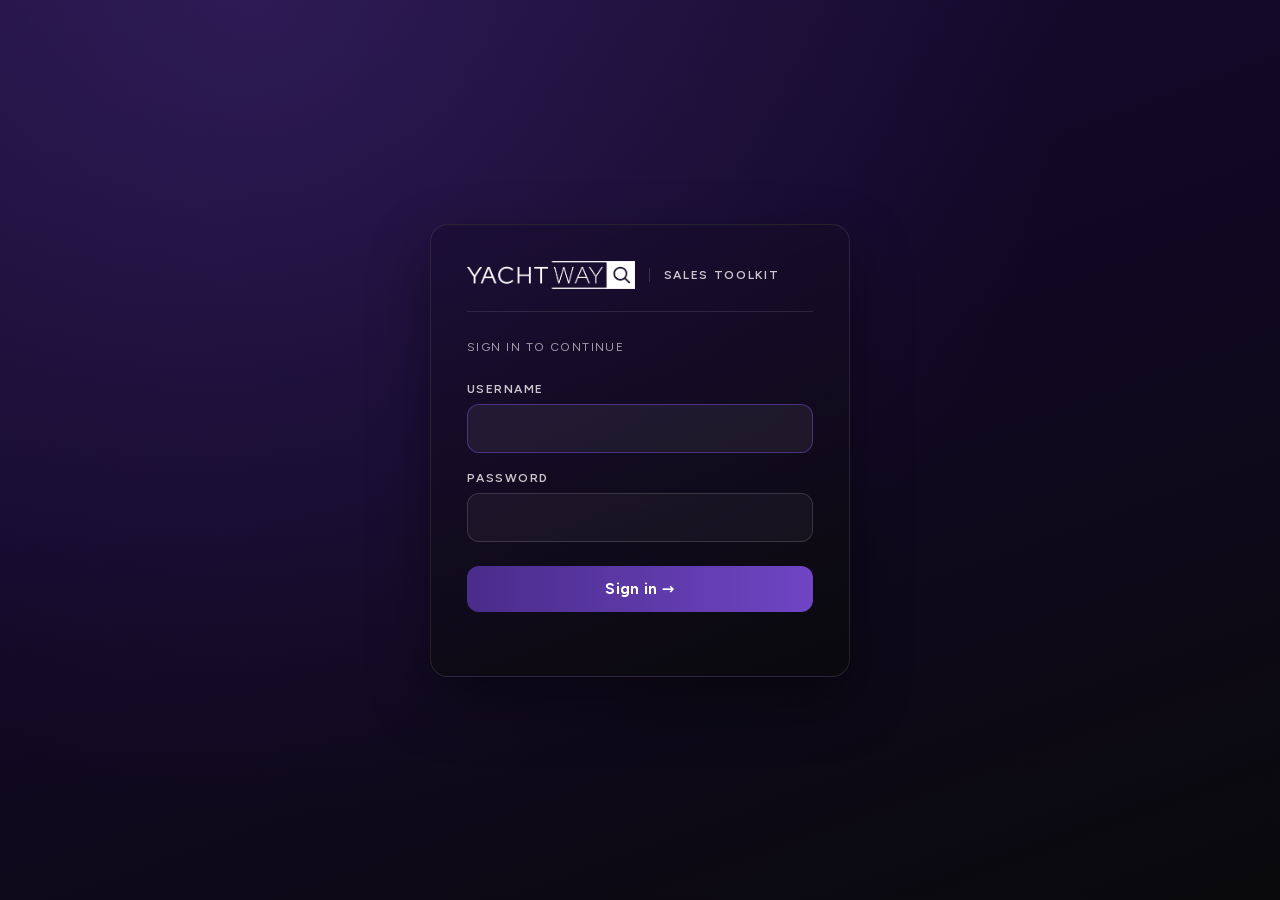
==== index.html @ 250e9987 "Add files via upload" ====
<!DOCTYPE html>
<html>
<head>
  <meta charset="utf-8">
  <title>YachtWay · Sales Presentation Generator</title>
  <style>
    * { margin: 0; padding: 0; box-sizing: border-box; }
    body { background: #faf9f5; display: flex; align-items: center; justify-content: center; min-height: 100vh; font-family: -apple-system, BlinkMacSystemFont, sans-serif; }
    #__bundler_loading { position: fixed; bottom: 20px; right: 20px; font: 13px/1.4 -apple-system, BlinkMacSystemFont, sans-serif; color: #666; background: #fff; padding: 8px 14px; border-radius: 8px; box-shadow: 0 1px 4px rgba(0,0,0,0.12); z-index: 10000; }
    #__bundler_thumbnail { position: fixed; inset: 0; width: 100%; height: 100%; display: flex; align-items: center; justify-content: center; background: #faf9f5; z-index: 9999; }
    #__bundler_thumbnail svg { width: 100%; height: 100%; object-fit: contain; }
    #__bundler_placeholder { color: #999; font-size: 14px; }
  </style>
  <noscript>
    <style>#__bundler_loading { display: none; }</style>
    <div style="position:fixed;bottom:12px;left:12px;font:13px/1.4 -apple-system,BlinkMacSystemFont,sans-serif;color:#999;background:rgba(255,255,255,0.9);padding:6px 12px;border-radius:6px;box-shadow:0 1px 4px rgba(0,0,0,0.08);z-index:10000;">
      This page requires JavaScript to display.
    </div>
  </noscript>
</head>
<body>
  <div id="__bundler_thumbnail">
  <svg xmlns="http://www.w3.org/2000/svg" viewBox="0 0 100 100">
    <rect width="100" height="100" fill="#0a0a0c"></rect>
    <rect x="30" y="30" width="40" height="40" rx="6" fill="none" stroke="#b69de8" stroke-width="2"></rect>
    <text x="50" y="56" text-anchor="middle" font-family="system-ui, sans-serif" font-size="14" font-weight="700" fill="#b69de8">YW</text>
  </svg>
</div>
  <div id="__bundler_loading">Unpacking...</div>

  <script>
    
document.addEventListener('DOMContentLoaded', async function() {
  const loading = document.getElementById('__bundler_loading');
  function setStatus(msg) { if (loading) loading.textContent = msg; }

  // Error sink persists across replaceWith since it's on window, not the DOM.
  window.addEventListener('error', function(e) {
    var p = document.body || document.documentElement;
    var d = document.getElementById('__bundler_err') || p.appendChild(document.createElement('div'));
    d.id = '__bundler_err';
    d.style.cssText = 'position:fixed;bottom:12px;left:12px;right:12px;font:12px/1.4 ui-monospace,monospace;background:#2a1215;color:#ff8a80;padding:10px 14px;border-radius:8px;border:1px solid #5c2b2e;z-index:99999;white-space:pre-wrap;max-height:40vh;overflow:auto';
    d.textContent = (d.textContent ? d.textContent + String.fromCharCode(10) : '') +
      '[bundle] ' + (e.message || e.type) +
      (e.filename ? ' (' + e.filename.slice(0, 60) + ':' + e.lineno + ')' : '');
  }, true);

  try {
    const manifestEl = document.querySelector('script[type="__bundler/manifest"]');
    const templateEl = document.querySelector('script[type="__bundler/template"]');
    if (!manifestEl || !templateEl) {
      setStatus('Error: missing bundle data');
      console.error('[bundler] Missing script tags — manifestEl:', !!manifestEl, 'templateEl:', !!templateEl);
      return;
    }

    const manifest = JSON.parse(manifestEl.textContent);
    let template = JSON.parse(templateEl.textContent);

    const uuids = Object.keys(manifest);
    setStatus('Unpacking ' + uuids.length + ' assets...');

    const blobUrls = {};
    await Promise.all(uuids.map(async (uuid) => {
      const entry = manifest[uuid];
      try {
        const binaryStr = atob(entry.data);
        const bytes = new Uint8Array(binaryStr.length);
        for (let i = 0; i < binaryStr.length; i++) bytes[i] = binaryStr.charCodeAt(i);

        let finalBytes = bytes;
        if (entry.compressed) {
          if (typeof DecompressionStream !== 'undefined') {
            const ds = new DecompressionStream('gzip');
            const writer = ds.writable.getWriter();
            const reader = ds.readable.getReader();
            writer.write(bytes);
            writer.close();
            const chunks = [];
            let totalLen = 0;
            while (true) {
              const { done, value } = await reader.read();
              if (done) break;
              chunks.push(value);
              totalLen += value.length;
            }
            finalBytes = new Uint8Array(totalLen);
            let offset = 0;
            for (const chunk of chunks) { finalBytes.set(chunk, offset); offset += chunk.length; }
          } else {
            console.warn('DecompressionStream not available, asset ' + uuid + ' may not render');
          }
        }

        blobUrls[uuid] = URL.createObjectURL(new Blob([finalBytes], { type: entry.mime }));
      } catch (err) {
        console.error('Failed to decode asset ' + uuid + ':', err);
        blobUrls[uuid] = URL.createObjectURL(new Blob([], { type: entry.mime }));
      }
    }));

    const extResEl = document.querySelector('script[type="__bundler/ext_resources"]');
    const extResources = extResEl ? JSON.parse(extResEl.textContent) : [];
    const resourceMap = {};
    for (const entry of extResources) {
      if (blobUrls[entry.uuid]) resourceMap[entry.id] = blobUrls[entry.uuid];
    }

    setStatus('Rendering...');
    for (const uuid of uuids) template = template.split(uuid).join(blobUrls[uuid]);

    // Strip integrity + crossorigin — blob URLs from a file:// document inherit
    // a null origin, so crossorigin forces a CORS fetch that SRI then rejects.
    // The manifest bytes are ours; SRI protects against CDN compromise, not this.
    template = template.replace(/\s+integrity="[^"]*"/gi, '').replace(/\s+crossorigin="[^"]*"/gi, '');

    const resourceScript = '<script>window.__resources = ' +
      JSON.stringify(resourceMap).split('</' + 'script>').join('<\\/' + 'script>') +
      ';</' + 'script>';
    // Inject after <head> so the DOCTYPE stays first; prepending the script
    // would push the parser into quirks mode. DOMParser always emits a <head>
    // (synthesizing one if the source HTML omitted it) but may carry
    // attributes through, so match the full opening tag. slice() rather than
    // replace() keeps us clear of $-pattern substitution in resourceScript.
    const headOpen = template.match(/<head[^>]*>/i);
    if (headOpen) {
      const i = headOpen.index + headOpen[0].length;
      template = template.slice(0, i) + resourceScript + template.slice(i);
    }

    // Parse the template and swap the root element. Scripts inserted via
    // DOMParser/replaceWith are inert per spec — re-create each with
    // createElement so they execute, awaiting onload for src scripts to
    // preserve ordering (React before ReactDOM before Babel before text/babel).
    const doc = new DOMParser().parseFromString(template, 'text/html');
    document.documentElement.replaceWith(doc.documentElement);
    const dead = Array.from(document.scripts);
    for (const old of dead) {
      const s = document.createElement('script');
      for (const a of old.attributes) s.setAttribute(a.name, a.value);
      s.textContent = old.textContent;
      // text/babel scripts with a src: fetch and inline. transformScriptTags
      // does XHR against the src, but blob:null/ from a file:// origin is
      // silently dropped. Inlining makes it a plain inline babel script,
      // which transformScriptTags handles unconditionally.
      if ((s.type === 'text/babel' || s.type === 'text/jsx') && s.src) {
        const r = await fetch(s.src);
        s.textContent = await r.text();
        s.removeAttribute('src');
      }
      const p = s.src ? new Promise(function(r) { s.onload = s.onerror = r; }) : null;
      old.replaceWith(s);
      if (p) await p;
    }
    // Babel standalone auto-transforms type=text/babel on DOMContentLoaded,
    // which fired before we swapped the document. Trigger manually if present.
    if (window.Babel && typeof window.Babel.transformScriptTags === 'function') {
      window.Babel.transformScriptTags();
    }
  } catch (err) {
    setStatus('Error unpacking: ' + err.message);
    console.error('Bundle unpack error:', err);
  }
});

  </script>

  <script type="__bundler/manifest">
{"6b6a26b3-a2e8-462e-9766-61f07f21d5aa":{"mime":"image/png","compressed":false,"data":"iVBORw0KGgoAAAANSUhEUgAABhUAAAEECAYAAAAvX7VfAAAACXBIWXMAAAsSAAALEgHS3X78AAAgAElEQVR4nO3d4VUkN/b38Z/3+D38I6A3AtgIkCMYNgLKEcxsBG5H4HEErolgmQgsIliIYJsIFiKY54WoBwYDfdV1VVVSfT/ncMYzVqtF0VRJutLVD9++fRMAAAAAZDqT9HnuRgAAAACYxL1S/z/[base64]/Zt7jYAAAAAAAAAmF8v6XLuRgBYtJ9IfwQAAAAAAABASrsVruduBIBlI6gAAAAAAAAAYPB57gYAWDbSHwEAAAAAAAB4jglDAG8h/[base64]/Lf33Eu6efb3m8d/AwAAAAAAAEYjqAAA89o8fgU9BRE2kk6c3+dBKcCwe/y6efYnAAAAAAAAYEJQAQCmFR6/zh7/PJrofY8knT9+vXStFFyIego2AAAAAACAttwqZTOIj3+Pz/7fTq/PBzzPmvA8o0JQmUWRqMAP3759O5P0H8c675Q+XKTbmN+x0s3Aa9LyV0lbp7rmFCT96VznndKNFHhpI+ni8eu1Cf0lupN0pdS5iOJ+bhE0/r5y/VgPygnyuf//4FDHWFH13FPg7yd9PwBsQc6Y5B9ip53VRtJ/jWV/l/SpXFOaEmR7nnxV6gPifTvlT0j9U6m/2ppD5mdafCa0ZqP03LLOzSxlXi2K/mbtbvX9AsKS/aeg9LkdFlASaGjbT39T+kD96ljpidqYeG7BZ/kFFG7Vzs+1K1DniZgMxJMzpd+/ndJA/jfV1Rk7kfRR0r8l/U+pA/JJBM4AAOXcKE2iWDBJa5dzrUKpRjQoGMvFgm1oRafDJp5aDYAdMj/Ta/+5a5hXr7y5mU7zBxRQpwdJXyT9LOn/[base64]/3Rk8dBAAAxorGcjXt/pvTsaQPma8JBdrRmmOlAMw+d+Kcqn02Gvf73OpuBSl/3MrCzmXaKC/gc5dZHut2rbQTYAgkLD2QfaXvAwxfZ20NRnseVCANUju28pvYbCntkVR+N0Hp+rEcndJA8U/lD9hbcSrpDz2tQNjM2BYAQP1iRtlQqA0tCQe8htRS+wVjuViwDa3Yjnx9p3YXt5AGqQ29SHsEf1+UzpcK8l1QPKUrpT7H35XudexeqNDfXvx9K9Ig1S4oXXcvnWNdc7tQ+VXkXeH6Ma9jpfvkvdJkeuu7EqyOlHbq/FepcxBmbQ0AoFY72cciTH7vd8g1Ct6NaFAwlosF29CCY43/PT5yqGPJtiINUs1IewRPD0qfkb8rzTu1kk1kp6f0yj/[base64]/S8JS3Swr0WVJBIg1SjINIevWfKif5zMYnagqD04P5NBBPG+KCUFumzGNwAAPaLGWVDoTa0YExgIHg1okHBWC4WbEMLgnzTiHaOdS3RVqRBqglpjzDWndJBxkHrCiY8d690HzsTBzov1ltBBYk0SDUh7dH7jjV9R5PdCvXaKK2u/1OcmeDpo1KHqJu3GQCAhbuXffIsFGxH7cYEFU7FApm3BGO5WLANLeic67tU+3MNXWZ5FnbOYyPSHmGc35Um0kmhl+yU+jQ/ifMWFue9oAJpkOrxSaQ9eo9Xvs4c3cTvBx+flO59H+ZuSKOOlA64vlHqKAEA8BrrQJo0Pa87li1Fz3u4tq8LxnJMBr1toxQEsMiZj+iyW1IX0iDVoRdpj3CYO6WJ80/iM/GaqDSH8PvM7cAz7wUVJNIg1eBMKde7l86xrqWYY9fAkdq8lq3aKD2kSHU0jVNJ/1F6xjDQAQC8FI3lTsSK+td4BASCQx2t2ci2kOu6cDtq1xnLDSu4rddzDTvFtyIN0pKR9giH+qo0txdnbsfS3Sv9nv0kzlpYhH1BBalMGiT46R3rai3tkZQGRGNXah1qDR3bFlwofe6nOsgbT37R04oDAAAGMaNsKNSGmnkEFdi1+VfW6xpLNqIBnbFc/+LPfU60jh02XWZ5FnZOYyPSHuEw/1K6d7E7wS4q/c4RxJ/Zj4YywzY7r9XwQ7R861Tfmm3lN2HeYtojad7dAqdKk6WtBWpa0su+/XoOt0qdi52+P6ApvlL2WN9Pzm8evzxSIJQ07Fr4VW3egwAAh/kq28R2EIuWXgpO9VyIND7PBWM5rtnbOtnT9vbP/twaX9ep/et/yPxMrzROYNKynF6kPUKeB6XnytLmi17OKwxutKzP7L3S9fusFDzFDCxBBSk9xC/kNzH1i9LDfmm/PDUh7dF+x5p/wviT2ry2tdso3YOWMtl+p3Q/vFEKGOz0fRDB6r1B1ObxKyjdP860rIOof1FqG6s0AABSeh5agwp4EuSXyjGo/QnaHMFQ5kGMcd/TGct91fd94V62se8Hpf7u7v1i1dsqb35mWNjJTvoyctMe/Sp2NK3drdLv8G6m9x/mAzZKz7bchYjD4seo9D0McxlzGM7F/GOm91+1H759+2Ytu1H6QXl1Um9FyosxbuQ3IdrqCuFPSjny5/Sg9LvDJOlyDLkK5zw74UFpkB719CCew0apEzF8LSHIcKenlFQ1CZL+HFnHtZgcKy1o/M9Jkn5wqGOsM7V7JsmZxj+/b9X25MnSVouVcKa0k83iH6rvuVGKZcXekId4X1/oTpxZMbB+Hr9qHSl4DrGR9F9j2Z/0/aRrzmt/V9v3/8FG+fMzL68rxtso7+dQ2zxYFGmCvd0qjUmm7Med6ftxf6m5kGs9zXNM3S9bwjzP2vxk3akgpUmvrfwmaU9FGqRDbUXaI4uxnckvGr/TYTiw+fPIeuCj03wR7DulB2yv5Ux87JTa0z/+fehsdJpvF8eJUmfgk0hnAbxnKfeRpRpWT6FeN0qT35bBYRC/EwPLhPaVUlBy306Q4SDs3bgmNSEYy8WCbajd1ljuTn+9jjvZU6J1WkdQYaf8+ZlepEHy1is/7RHW64vS/WmK38HN43tdaLrFg+d6CkJNPf9xo/SsjiKwMBnLQc3PfZbvQRi/qK4o7RKQ9sjG48a5Vbrpj7WGTm0NtponoPBFaVXQRk9b85bqRuk+fybp70orve5maMeR0s+qm+G9AQDLYU29E0o2oiIb2fq/V7JfW1bdJ9brQLqo1x3Lfg3fWoxlXaQ1LOpag9z5mSENEnwckvZoyWNBlPVF05yl0Sl9zv6rtHNxrmwEJ4/v/5/H9nQqv8v6RqkvdFv4ffAoN6ggpQ/Cw75CGXrHutagd6yr5YdaN/L113paxT3WiRjszq2XbzBunwel36//U/osxgnf28tOqaO8kfRPpdVhU/tDPCMAYM2isVwo2IaaWCdtowjY5LJMHN6JXR1vuZBt5eiD3u77RdkXu6xpUVenvPmZj+L32sNGeQGaljNEYL8hoFDKsdLn615pDL2UsyMHp0rt2im1s2RwYTjAmcDCBA4JKuzkezMc0iBhv08i7ZHFRratse/pH/+M8lmp3TnUgcP0mu7A7jtJP+v7h3oLrpQGg8PuBc/A8j6XIrAAAGsVjeWOxO5nyRZUuFbqn9zLNuAe26duQTCWiwXbULutsdyV3u8/W3crnGo994Sd8sf1vdo9l2kqvUh7BJuSAYVh3mGntIhy6Wl/jpTauVPZ4AKBhYkcElSQSIM0h418gwCdY11LM3ZlyssVMh7nIVyKg+7m0GuagMKDUjBho7YnwHd62r3wq6YLLhBYAIB12sm+uGPtaXqOZVtNf/XGf79n7dc2GMvFgm2oWZA9/ca+cVef8b5r2q1AGqRpkfYIVrcqdy/qlD5XNQQTXnoeXOgKvce9Uv9lygWRq3NoUEEiDdLUevndKFp/qHUjX9/v+fuhOqd6YNNrmoDCr2o/mPDSvdJAZKPpggsEFgBgnUjTYxOM5Qgq5OM8hXE6Y7lb7R+j3st+5t2l1rUav1N+GiQWdubbiLRHsLlVejZ7Zy/YKAWx/9B85yV4Gc5SjCpzP9op/QwILBQyJqiwE2mQppIbCX9P6w+1TuODLy9XyOR0Xt/TOdQBm17lAwrXSumAtmonzVGu58EFj9+RfS7ls3MIAFCPaCzn1VeulWXi+2XO/xvZBtrhgPa04li29LO3Wm9/8D0b2fvk1j5eTl+wyyhbu50OS4OEPL1Ie4T9HlTmUOZPSs/u1vo850oHOm8L1H0jFkcUMyaoIJEGaQobkfYoRzfy9cMBzS/1I+uVUhSZm1l5vcoGFB6UDi4O4jC+wb3S794/VD5vYV+4fgDAssSMsqFQG2pg6WO+tpLesrr+ROsdowVjuViwDTXrjOXeO6D5pRvZ+5trSoEk5c/PsLAzD2mPYHUh35/9sdLz+jfVl+ooxy9Kz1PvXWZRKV01nI0NKkj+aZBYhfq9XqQ9sjrT+Iht/8a/R/kc2Ly2ju3UPqlsQOFa6XPG9vbX3Shdn3+pzBbDn9X2PQwA8FfWA4Wl9QYVzmQbL0Tjv70mGMu1JhjLxYJtqFlnLNdn1mudM1jjoq5Oef1wFnbabETaI9j8Kt9nwpnSGPiDY51Ldq60eNP7vtRrmuwKq+IRVNjJ92Z5LiZeB6Q9yuN9QPNLHgGvc3FgcymdUuS+lF/F7gSrz0rXynPXws9ilwIArFU0llvb5OHA8n0/6PCdCtb3aFEwlmPByV918jug+aUr2SfOu8y6a7cTaZBK6EXaI+x3Lf9MI1H1n52Q60gpHVLnXO8nlc+ssCoeQQXJPw3SVky8bkTaoxzHGj/Y6Uf+fyuCZv7OVG6X04Okn9R+UM7bsGvhd4e6CCgAwLpZJ2xPta6DWQeWPnB849+tO0HOtb5ru5HtPAXPcXBLOmO5r8pftHMve9/wg9Y3t0AaJF+kPYLFg3wD8J3SIcYtpzva5w/5zp8NaZs5uNmJV1BB8v3BHIkJpF6kPcrRyf+A5pc4sHmZjpUGyiUetrdKE+OxQN1r8UnpDIpDnw8EFAAAMaNsKNSGpdrINvH9XmDGGrQJxnKtCMZysWAbarWRfRK2P/A9chYUrXFRVyfSIHnYiLRHsOnkdzBzpzShjpSNones70b8jrrxDCrsRBokLxci7VGusZ+Vtw5ofqkf+T5SmvzuHOpBcqUyAYVrke7Iy5XStcw9l+R3EVAAACTWVbehZCMWKBjLxXf+HymQXheM5Uh99FdbY7k7HX79drLfF7oD36NmO5EGyUMv0h5hv6/yexZ0IqDw0qV870/e2XZWyzOoIJEGycOxfH9ZOse6lipofI653lguyufA5s6hDqR7hFcA7rkvSp8rr5UGeEqHZM1h+EXrDSwDAP6K1fSvs0z03+r9RRI3svVvg6FMS4KhzIPa3xGeKyct7dj0pb2x3FoXdZEGaRzSHsHiQX73l04EFN5yKd/[base64]/lco2I4lsU7eWoIK7AT5XjCWI/XRX22N5b7IZyLOuuBrrYu6dsofd/b+zahOL9IeYb9r+fy+nMln8eoa/CG/vshn+WQiWa0SQQWJNEiHIO3RYTqHOnJv3vfyGUBcKP3cka/X+JRXLzGZPZ23Agtfxc8AAPC2aCwXCrZhSYKhjDU9TzS+51rOVQjGcrFgG2oUZO+j907vmVPPWhd19Ur9bKu1p0Ei7RGstg51HKvcOZGtupLPHPG91n2vG61UUEEiDVKuXqQ9OkQ38vVfddhBvB5R5COtZ2DmyXNHz4DJ7Om9DCzcip8BAOB9rKb/nqUfab1m97ItCjvXOhbFBEOZOx02jmhZZyx3K7+AzE72CfM1L+rqRBoki41IewSbL/K5j13Jf8Fk647kt1OwF4c2H6xkUGEn0iBZkfboMJ2mO6D5pRvZD5x9z9ahjjU5lv+2QCaz5zMEFjgYGwBgEY3lTtT+LueNbP3gnEG3tWzri2LOZFvsFQu3ozYbpYM0Lbz7872x3FoPbJZSP7vLfE3v34zF62Vf7Ol5QC/qs3WoI3dXDJ547qjyqmd1SgYVJNIgWZD26HDdyNffaVx006MzfKL1rKbzsJVvFP9BTGbPbRjg8DMAAOyzkz33besT39bvL2bUaS0bMuqskfXacp7C9zpjuQf5X7sr2e8NrS5UtLgSaZDekzvBu9V6MkTge180fqfaRungYRzOa0dVFLsVDlI6qCCRBmmfzyLt0SE2Gh/R7Ue+/ko+n+3OoY412Ej66FxnEJPZAADUJBrLhYJtWALLxPe18vo5N7JNzLYesAnGcrFgG2rUGcv1KtP/ti74Wvuirk6kQXrNRnkBlGtxsO6abR3q6B3qwDzn8+DRFEGFnfzTILXSkQ2ybxHdZ01pj6Rl3MS9Dmy+1Hpze+bonev7l9YThAMAoBWcq5D6jZbFNYf0U6OhzJHanmS0XNtbsTDluU723cSlJmL7jLJr3q1AGqTX9SLtEWyuNX6XQifSHnnx2lHVy77jDY+mCCpI/mmQetU/CUvao8Mda3xg6dADml/y6hSvuWNrEeT70P0qVpYAAFCjaCzX8sR3yfQ8az9XIRjLxYJtqFFnLOcxGfeWe6WUJBYf1F5a5RykQfreIWmPdkVaghpsR76+xDmRa/dJPnPEvUMdqzJVUEEiDdJLW/nlhl9T2iMpDWLGpozqHdoh+R3Y3DnU0TLPhy4rSwAAqNe97H2vULAdcwqGMnc6bNIrGsu1GlTgPIV8G9knZPtyzciuvyvUhlp0Ig2SRNoj5LnT+KDyJ/mlQEdyJJ/fS363M00ZVNjJdzX2B9XbmQ3yyw2/trRH0vjP0dgDml/yOrC51s9zaZ3S6hjP+tiuDgBAvaKxXKt9K8v3dWhf9162Fcynqn/n+GuCsVws2IbabI3l7lQ+qBBlDzqufac4aZCSXqQ9gt3YuZ9jce8p5VLjd6BZ+0B4NGVQQUo3bM8fUK/6OrOkPRonaPwEcz++Gd/hwOayto51fRUrywAAqF00lmsxX/GZbBNgccR7WF/[base64]/cbOqZECKcMcQQUpf5vdPr3qSIPUO9bVOdZVC48J996hjtdwYLO/[base64]/[base64]/93ui/QDm+9SHuEw1jPZ3lL7c/IWoWRr1/jgu5sSwgqSO2mQeqd6ln7Q60b+frSBzS/5HVg81ofPp1TPXMcCgcAAKazU3reW4RyzZiEpV/o3d/dybZYJji/79SCsRznKSSdsdy15p+U2ck+z/BB9QcfvURJv2eUX3oaJNIeYYw48vXBoQ3IF0a+fufQhuYtJagg+aZBOtH8D7Wt/NIebTV/h2wunewrCt7Sj29GFq8Dm7cOddTIK5iydaoHAAAsVzSWCwXbUJp1JX2JSe9oKHOkuq9vMJaLBdtQizPZJ2f7gu3I0WeU7Qq1oUZb2YO2UsrQsCnSknE2Iu0Rxhk7Fzc2lTcOc6pxi83XOgebZUlBBe80SB81X+fWM+3R2h9qNaU+Gngd2LzG3J5eqY/mPBQOAABMJxrLhYJtKC0Yy8UC772GFEjBUOZW854NsBTWsdmDlhNUuJJ9crwr2I7aHDI/0/s3Y7RepD3COLsRrw1ObcBhajjvpWpLCipI7aRB8goCrP2hdqbxuz2mOqD5pa1TPZ1TPbXwGpDOfSgcAACYhnXS+0TLXEVrYekfXatM3yfKtgM3FHjvKZzJNuEYC7ejBsey99WXtigu58DmrmA7ahOVlwbpXMs6m4K0R/Aw9pBmzCeMfP3Y8zSat7SgglR/[base64]/PvaQvxrLnYiLqudz5mSMtI6jUKy/tUY1BZ5Q3dgcgOxXmtZm7Aa1bYlBBqjcNUq/xhwpLpD2SfL7/uYMyvXx23XQOddQgONVDQAEAgHWJxnKhYBtKCYYydyo7iRuN5WqclLPsAiH9QfocWs8968s1Y5Q+o+y2UBtqFVVXGqTc7BGdSJ2L1+1Gvn5NWSeWiKBOYUsNKkj1pUEi7ZGvGg9ofk3vUMeJ6hyk5QpO9RBUAABgXazP/iPVN8C09AFL9312sqWACGWb4S4Yy9G3tI/[base64]/[base64]/5172ANmJ6gqSTWWrZaZB2oi0R/A3JqjMZDaaV0NQYclpkDYi7ZG3zqGOpV3HXhzYvA9BBQAAMEaUvb8VyjXDzUa2Se8pJ8Us73WiOnbXBmO5tU86drLvyF/aGOwt24yyXaE21GypaZB6kfYI/pYeKAVmVUNQQfJPg+TV4fks0h55ayn10XO9Qx1HavdzsnGqZ+3b0wEAWLNoLBcKtsHLEvP9W9+rht0KwVguFmxDDTpjuVvV0w/fyZ4y9VJ1BMmmFrWsNEikPQKAGdQSVJB80yCdavwOgwuNT9Mz2Iq0R1LeSpi3LHXbLQc2vy841HGnZf7sAQDANKKxXCjYBi/BUOZW044hWjpXwRL4uNO6x2hnsk/U1rJLYdBnlO0KtaF2Wy0jDdJGpD0CgFnUFFTwToP0iw5PuXIsv9XwpD160jnU0TvUUcJOPocIn6vN3HwehxjVsjoKAACUEY3lzrX8AxQti5emnhi7Vwpk7OO18KqUjVKapn1i2WYsnnVl+YOWOwZ7Sy/7gsWuXDOqtpQ0SL1Ie4RyWpx7gR0//z1qCipI/mmQ+hGvI+2Rr5yVMG9Z2gHNL/VO9bR4YLMlZ/A+BBUAAFi3G9lXzoaC7RjLmj5ojtW21vdccgqkYCy35tXMx7L/DPuC7SjJurDvRIzZ3xI1bxok0h6htDELEJifqJ/HvG/TagsqSOlBkLPN7j2HpEEi7VEZHp2Lpe/46OWTwutCy19dl8Pre9k51QMAAOoVjeVCwTaMZZnMfdA8ExYtpEAKxnKxYBuWrlN7BzS/1GeU7Qq1oQWfZNvBNNjKJw3SRqQ9wrIRwFqGOHcDWlZjUGHONEikPSojZyXMe3qHOkrrHeo40rJXf+Xy2lK2c6oHAADUKxrLhYJtGCsYysw1OXYj2yKZJfdVg6HMrdY9IWRd8HWtevvgO9mzIJyLA5vf02WU9UqD1Iu0RyivpcWcyLOZuwE1+HHuBhwoKm2z++hUXy/bxGYv0h6VcKF2D2h+6bN8Prdb1RFEmdJu7gYAI22Uv3sOeTZzNwBAcdFY7lRpsmBp/cczLT/f/5Wkyz1lTpTuubvSjclkvb5rXtEcZLtGUv2L5HrZsxBsxRj+LTeSflVasGkxpEE69PND2iNMZewCyFv5pHrGYcZkudl4NaJltQYVpPRQv5C9w/OeIQ3S9p0ypD0qZ+tQR+9QxxR2Sit6xp4fcaLU4Y8j61kCdioAyYnsgzEAwOt2sg/iL7S8PmQwlptz0jtqf1BBStd3aZPOwVguFmzD0ll3Kdyp/[base64]/4961Ie1RK51BHbUGaXj4HNl+KCfnB9dwNAAAAixGN5ULBNhziWLZVvnOvur2Xre/1QcvrqwZDGWue/RZ1GWVrG4O9pc8ouy3UhlYMaZCshjRIVqQ9whw2I167c2oDDjMmqLC0/ssi1R5UkNKDfUyerOeGNEjPBfmd3bAVN5XnNrJtnd6nd6hjar1TPZ1TPQAAAK2IxnJD3v+lsK6CjiUbYVTjboUz2RaKxcLtWDLrBG8t59lZ3Ct9PxZDClq8bauUgi6n/MZQbiPSHmEemxGvHTOpjfHGXH+vNN1NayGoUDINEmmPyuoc6qi1Q+v1WchZ2bFURIABAIAn60p6aVkThMFQ5k7LmKSIxnJLShdTU9BmDp3su/P7cs2YRZ9RtivUhpZ0GWWtaZB6kfYI8wgjXnsjnywVyPegcf2ljVM7mtZCUEHyT4M0TPhu5XMQNA+113UOdfQOdcxhJ5+UPSda1mDtEESAAQCAt2gst6R+lKUtS1l5eyPbbvFQuB05gqHM2EmImnXGcrWdZ2cRZV9dTwra/bzTIJH2CHMaO18RPRqBbHHEa4/lMxfcvFaCCpJvGqRzpclq0h6Vc6H1HdD8ktduhc6pHgAAgFZEY7lQsA05gupLzRMNZU60nAUklknJpQRtpnYm+6TttmA75pQzNmtht3hpW/mkQdqItEeYVxj5+ujQBuSLI167lH7L4rUUVPBOg+SR618i7dFbPDpiW4c65nQln0DYB7E1CwAA4LloLHekZQwerTsmljRZVtO5CsFYLhZsw5JZx2YPWtZn0NOV7GlKuoLtaEmXUfatNEi97GmP7jLfE7A40rj5llbvmUs35rovoV9YhZaCCpJ/GqSxSHv0uo3yti++ppUObe9UT+dUDwAAQCu+GsuFko0wsgQVrN/PVKKx3BJSTHGewtuOlRfUajWtzL3s48sWUtBOYWwaJNIeYSnG/L7vlLdrB+Pdaly2mODTjPa1FlSQfNMgjbUVaY9e47FLoZUObe9UD1twAQAAvheN5ULBNlhsZEsLurQFNdYDsc81fw76YChzp3WO3TrZV4JvyzVjEbYZZRl/2Wx1WBqkjfJ+Hr9rnUFBTCOMfH3v0AbY9SNfHxzasAotBhW80yAdirRHrzuWz8+nlWu7k8+qsyMt43N/iBaCQwAAYHmisdyHko0wqHkVfQ0pkI4lnRrKLS1oMxXr5Pi12g+67GQLlEkpWLYp1pK2dBllhzRIvfLSHm1zGgRkGttPWOvzZS5jUx9Z7z2r12JQQZo/DRJpj952ofG/[base64]/bdWdxs0XWhd64NGPczegsKgUuf440fuR9uh9nUMdrRzQ/FIv6ReHei6UboQtXqP3kPMOLXgQ6cBKs+bVBtCOaCw3HCY8dR/[base64]/ariYCwXC7Zhqaypj75qfWPcnexjs1Olz1ks15ymfFa6F+ScmfAa0h5hDmPnWnql5+AU85Nr45GmrxvfjHVpOf3RYKo0SKQ9el/nUEdrBzS/1DvVU9uBYV6rS4JTPQAAoC1LPVfhTLaJhVi4HR6+Gsqcavr888FYLhZswxJ1su/0XesYt88o2xVqQ6s62c+teA1pjzCXDxp/juV2fDPwiu3I1280Pti5OmsIKkhPaZBKIe3RfhzQvJ/Xgc3DaplaeAUVOCQNAAC8JhrLhYJteI11m/3SdypI9ms8dWqBYChjCYi0JueA5liwHUuWMza7FGORHDuNmwDsRNojzKcb+fpeZQ4tX7NbsUthFmsJKkjpoVXqUJSt1rclNIdH+qlWD2h+qXeqp3OqZwpeu084rBkAALwmGstNvZLeMsF+rTomz5a4G6SlnSCezmQ/X6j1RV375Hz/te0Wn9tnpftbLtIeYW6fNL6vwP3Cl8f15GdygDUFFUqlQSLt0X6dQx2tHtD8Uu9UT22rZcZsfx1sHOoAAADtuZd9VeBUK+mtB8fXsqhmJ9sCril3KgRjuViwDUtknTh5UF3ntJXQZ5TtCrWhZZ3yxoGkPcISDOdYjhElfRnfFMgn0NjJnhIQz6wpqCD5p0Ei7dF+G40/fFhaT+BmJ78t2J1TPVPw2K3ATgUAAPCWpa2kt05IxJKNcGa5xkears8WDGUe1PaZbS8dKy0+sljLoq733Ms+8Xei6dN71W6n/MDN2j+TWIatQx2f5LO4cs28Ao0edazSj3M3YAZb+aTjGeraOdTTMo8tRA9KPzM6aXk+qZ5gzE7jD8WxbuMGAADrEyX9YigXyjbj/7P0a+9U14R3lPTRUO5C03xfwVCmlp0gXrqMsrWMI0rrZQ/EfNL6PlNj5QQJYqlGAJlOlO6n/Yg67pWeh386tGetOo0PNHbymR9epTUGFe6VfvEtg4r3kPbIpnOo40jjf15rNKyWqaFju3OqJ4jOJgAA+KtoLHeitNN2V6ohj4KhTA19uOeulBYD7UshcKHyqwLPDO2Q1tdvtC74ulVdAa2SotL1sCxgOtc09w8A89tqfIq4qJRNxRKQx/d+lc8zfOtQx2qtMajgJc7dgAp0Ii/Z3DrVMSCN8gkcnYnfTQAA8LqvsqXlDCqbSz6o3QnvqP3XeDgQu2QakxbTS42Vs1v/WOu6NvvknFX3SRz4CazBiXyyQ3xSmscYm7lhTb7KL+0RuxRGIKiAkrq5GwB9UB2rZbxWQgWxgwgAALwuyhZUuFDZoIJ1wruGhSEvXWkZ1zgYytxp+X1kT11G2RMx0XKoTmmiitz/QPu2Ss+ysb/vQ1pA7rv73cpnrnEjAsCjre2gZkyHSOtydHM3wOBeaWA3VnCoAwAAtCkay4WCbZBsQYWvhdtQSjSWCwXbINnGITUGbQ61kS3Yg/GOxFmAwFocyWfF/HC+Agc3v284b9UjaPtZZFYZjaACSiHitxy1/Cw8discKQW0AAAAXrqRbcBesj+xkW0lYq0T3julVYT7lJx0DcZysWAblqaW8UAruN7AenyUT5/hRun5RWDhdQ9K12fnUNeFCLS7IKiAEo7F6owlOVIduxWiUz189gAAwFuisVwo9P5ryPUfDWWOxDWeUjd3A1bmVCx0AtbEKwUzgYXXDQEFj4WoxyqbfnFVCCqghE5sI1qabu4GGESneggqAACAt1h3AIRC72/pp9yq7lz/1mtcqs8WDGVutZ6c950Ym82B3QrAepzL73eewML3PAMKEmmPXBFUQAl0oJbnXGm7/ZJZUxLsc6rlf68AAGAe0ViuxLb4Y9ly/ccC7z2lKFufLhR472OlvuA+taaXOgRjs3lcKn0eAazDVn47lAgsJHfyDShslO7NcEJQAd6COLF+qbZzN8DAa4DXOdUDAADaslMapFoE5/e21tc7v+8coqFMiYUgwVguOr/vUp3JFmRBGd3cDQAwmSP5Pr9vlO7hlnOKWnSr9P17BRQkslq4I6gAb6yEWa4LLX+1THSqp3OqBwAAtCcaywXn97UMZh/kO4Cey1xppiz1PWg9QQXGZvPi+gPrciq/8xWktBAiSPriWGcNvigFFLzTFG6c61u9H+duAJqyESeoL9mR0mC2n7kd77mS9IdDPSdKD9/oUBcAAGjLlWzb34Pz+1qCCq2k5YnGct59U8s1jo7vt2THsqd5uNZ6rouHIFsqsxOlz2Qrv9cA9vuodD/1+r2/V1o0eaOUfaLl8wAelL5X7pmVIKgAT93cDcBen7TsoMK9pK/yCU51YnAEAAD+KhrLWSYNrc5kmwiIju85p51S6oJ9qXeC43tuZEvDGh3fc8m6jLJbree6eAiS/[base64]/ezBBWu5Z8/[base64]/UX6jpei0WQQV42Mgn5+yQIw5vu5bPte607ABOL5+gwpFSB37rUBcAAGhHNJY71fgFCsFYLo54j6WyHIp9qjSe2I14nzNxnsJgI3s/+kosvjnUvdLEmGVi6khp/NUXbA+AZRruEV2h+neqI7gwBLG3mv9sg+7xz6Veq2qQ/ggetg513Gkdnfyxeqd6lr5S5kp+ue5+EXlMAQDAX10by4WR72NJ79NqWp5oLDc2BVIwlosj36cGOf38balGrAQpkABYXKp8UHGnNFn+f0pnLljPfSntVunMhI3KH8Sco1P96aNmR1ABYx3LJw/qklfNL0kvn8n2E/nlry3F8zOxdawLAAC0Yaqc/8FQptUUNNbvK4x8H8vrb7WcyYySOmO5a63jepR0I/uh76dKO2oArNMUgQUp7aL6rDSJ/w+lcwus9ykvt0qBjb8r3fd6LXNXXCcCC6MQVMBYF9qfJ9Wid6hjLXqnejqnekrxDCpcik48AAD4XjSWCyPew9pXjiPeY8nuZZvMGJv2MhjKxJHvUYNO9rFZX64Zq8JuBQBWl0rB9hKHN7/mRum+c6Y0wf+z0iS6d5DhWil48U+lnRJnSvfGnfP7lNBJ+nXuRtSKMxUwlkfH6IuWGbVcqs+yHSy4zweNz19bUk6eUovP8jsIEAAA1M96kPCJDu8zBWO5VncqSOl7sxxUfaHDrsOZ1h24ec46NrsTQQUvV0rjDMtn8FLpZ8TYF1ivD0rPo6Bp7wU7pft+/+zfzpT6N2fP/v5ewONeT6ka44u/12yrdH3+mLcZ9SGogDGCbAOEfXqHOtZkJ98Dm7cO9ZSylV9Q4VypE0+qLQAAMIiyrZIPOqzPakmd9PWAemtypXTG1T5BhwUVrOmp4gF11+RM9rFZX7Ada3Mv24Hkg06MR4C1O1WajL/QvJPyN49fLS9ssOof/ySwkIH0Rxijc6iDA5oP0zvVs/QtuDv55rjbikObAQDAk2gsFw6oe6O0y2Gf1gfzw46QfQ49uyIYylyr/dXhOf36vlQjVmqbUXbp4y8A0zhR6oN08zYDz/RKKaJgRFABhzqWzwryrUMda9TL58DmIy3/IbZ1rOtIDKIAAMCTkoc1s4L+ieU6D2mmcll278YD6q1Jztjsq5ab/rRWO6XAlcWJxh/+DqANR0or43tNd85CK4LKXLNeBBbMCCrgUB4rLB7U/sqsknqnejqnekrZKR3642VIgwQAALBT2jm7z5Gecg5bWSYOb7WOCd5SwZtgLBcz661Nl1GW1Dtl9Bllu0JtAFCnS6XnVG4/Y20ulK7TN0l/Svqfyly3XgQWTAgq4FCdQx1Xan8bckleA4JzLT8l0FY+OzOe18cDGwAASGVSIB2LFfTPRWO5kFmvJQjxkPH+tco5oDkWbMea9bKPVz5o+eMvANM6lfQfkc3jNRulZ9e/9de+1bnSdeuc37MXgYW9CCrgEBey5Yfdh1Uy4+xk32a7z9JX7t/L9/MypEFiiyEAAIjGciGjTuuK+z6jzprdy9ZvtRya/VwwlImZddYmZ2zG+KusPqPs0sdfAObxi9JcT5i3GYtwrBRk+a/2L9T4QwQWJkdQAYfw6ADdat5T7lvRO9XTafkT7FvZ0hNYnWo9A3kAAPA2a2qekFGnpeyD1tUf9k6BdKzUn9snGuurVWcs9yD6vqXlBG26Uo0AUL0TpfQ+vda7q+mTUnDll4zXEFiYGEEF5NrItpV7H1bJ+Ojld2BzDQeGdc71fRCfRQAA1u5eacHLPkeyBxYs/aq1nS0WjeWCcznr+9ZoI/vuDlLPlrdTOgjb4kgEFgC871Jplf5Wy18E6qVTupf+pnSfzEVgYUIEFZCLA5qXp3eqp4YtuFHSF+c6P4oO/ZwulFZprqWTBABYpmgsFwxlzmQbCFvfsxU3su06tS50CYYyd2p7N0hO/52FNNPoM8p2hdoAoC1DSqSt2hw3H+spmPCHxqdbJ7AwEYIKyNU51MEqGV9eA4RT1XF48Sf5HtoslXnoYL8zpYczqagAAHOLxnLBUKYz1rXGRTbRUOZEtj6pJfhgeb+adcZypJ6dzpXsKVvPVcf4C8D8jpSCC/9TO2mRNkrzWTv5BBOeI7AwAYIKyNHpsO1HL7FKxtdO6zmwWUoBqa5AvZ9Fp35KZ0oD/eGe8kEEFgAA87FO8FvSgAZDmVutc5GN1/kVG9kmH6Lx/WrUyT42Y/w1rT6jbA3jLwDLMqRFiqrjfMyXOqX+wH+VMkd4zDO+hsBCYQQVkIMDmperd6rnUnU8kK7knwbpSOmhTGChvJcBhcGlCCwAAOZjXaTx3gr5jWyHB/fG92pNNJbbtwshOL9fjaxjMw5onl6fUfZCdYy/ACzPudLE+U7pvrPkczIvlNp4r9Rm63lAYxFYKIigAqzOZBsg7cMqmTJ6+aUE6pzqKe2T7FuLrYbAQudcL550ej2gMCCwAACYSzSWCwf+v0PeqzX3sh1ke673J1qDoY5bpYmWFuWMzfqC7cDrdrIvgOLAZiwZAa86HCmNo/8t6ZvSIsxPmjdF0tljG64e2/RvpTaW2pXwHgILhRBUgJXXAc29Qz14Xe9UTy1bcO9VJhJ/JM5YKKVTurb7OhIEFgAAc/BIzWPpm7R+ePA+0VguHPj/ct+nRhzQvHx9Rtlaxl9YH4+FpZjeB0m/KaUXulfq32yVnp0lAkUbpf7PVunZey/pP49tmGpHwj4EFgr4ce4GoArHSpN8Y/UOdeBtn5Xy0Y11ovSwiQ51lXajdBP/o0Ddf+gpuo7xeuXdR4aynXtLAAB43Y3SIph9we9Tpf7xa2ciWAbPMa9ZzblSmmjY50KvB3rOtO7zFHLGZl/V7m6NpYtKAUTLZ7Wm8ReAuhwp9U0+KB30PBhSPsbHP++1f8FDePHfx6or8DTMG/WOdQ51lZiTWjyCCrDonOphlUxZO6UHg+UAwX0+qZ5Oba/0QPMIfL30USnq3mmdhyl6OFaaEDjkc3mpdN0J7AAAphJlCwwE/XXC27qD0rojolU72SZbQ+a/vxSN5WrTZZTtC7UBNp9lC6BJdY2/ANTv/MWfa0FgwRHpj2DhMaF3LVbJTKF3queD5s2/l6tTyptbwgdxgPOhgtLv/ZiOykexWwEAMJ1oLPdaACEYX7v2oIJkuwYner3/FQyvvVa7C0KsY7M78VmbW59RtrbxFwDU6g+lVE2eeq0wFRJBBewTZNuyuU/vUAf267W+A5sHQf4HNw9OlSYZWDFv91nSn/I5iIkzLgAAU4nGcuGVf7PsVLAcUrwG0VguGP/t0PprcyH72Kwv2A7Y3Mt+YLNEfxcApvKL/J+TvVYWWCCogH04oLk+vVM9nVM9UxkObvYKqrx0pLR9OYpVRO8JSrkYPc73eI7AAgBgCjeyLVI40ff9gbXn+c9lXUH/MlBzJtuChZjVmnpwQHN9cn4OLGACgOlcisDCKAQV8J6NfE5q7x3qgJ3XAOJE9U3i3ihNapcKLEgplc+N6PS/[base64]/r9/k0+Zye853cxyAIATCMayw2T3ceyrSC31rsW1l0b4dl/r/U6H8veD7pTm9egZley76Q+FztzAWBqBBYOQFABb+nkM0nYO9SBfL38UgDVmuan13Q38EtJ/9V6ggudUjDhD/kc5L7Pz6r3cwgAqM9OtnQlR0qTf9YdkqQ++t5OtvMrhusbjPW2eJ0vZB+bbQu2A4e5V97nkn4vAEyPwEImggp4S+dQBwc0z6t3qqfT97lsa9JL+kllz1h4ruXgwrBCbqfpgglSegD3E70XAACDaCwXZJvsbjXP/1iWidac4M2d2twlbZ1kflCbQZUWbDPKXqje8RcA1IzAQgaCCnjNmeyHgL2HsxTm5XX9j1T+jIKSosof3vzSEFyIqj9lz5nSQ3CnaYMJD5L+KQIKAIB5RGO5IFs/iYne11mvy4XWe55CUEq5aXElDmheqp3s595xYDMAzIfAghFBBbzGa7tl71QPDrOT34HNtW/BHQ5UtqQy8HSuNBF/r/T7UEt+1DOloNRO0n+UHqqlz0x47k7p58UEDABgLtFY7oNsz0hrfWsTZVv4cSHbxHoc05iF6jLKbgu1AT76jLK1j78AoGalAgv/0LQLXosiqICXjuWzKv2r2tx6XJveqZ5T1TMh/pYhsOAVaMlxpPRQ+o+eAgxL2tY8/N4/DyR81HS7Ep67Vvqs3czw3gAADO7l22cgUP62aCiTs1K/JcdKfUiLazH+Wrpe9smkE9nPEQEA+CsRWBjmpZoILBBUwEs5h4C9p3eoA+P14sDm5+6VbuBfZmzDKRe/pwAACElJREFUEGD4t6T/KT1UPiv97m0masNGT0GEm8d2/FvzBRIGvyv9fNi2DwBYguhUz614tr3HKxDQ4nXO6X/3pRoBV31G2RbGXwBQMwIL7/hx7gZgcbYOddypvVVCNeuVJovHulTq2LYwWOuUJgo+a9q0Pq85ffx6/jMaVprtlB44wzWPGfWGxz83L748zkvx9qD0M+G+AQBYkijpF4d6eoc6WhYXVs+SdMZyD+JzVovPso/NPij133elGgMA2GvYMdg51jkEFqLmn5M6GEEFPBfks0q5d6gDfnI6rvt0aucA7l7pRt7LvqV+Kuda5uR/CddKn6vdvM0AAOAvotJk7djBXhzdkrbtlHYZjO2PxdEtWZYL2cdmrfTP12CnlCr4g7F8J87KAIC5EVh4BemP8FznVE/vVA987MSBzW8ZbuK/z9yONXqQ9C+l67+btSUAALwtjnz9nTgnyCI61NHajkdSH7WrzyjbFWoDACBPqVRIHufazoKgAgYb2Q8Bew8HNC9T71RPiweG3SsN2n5SGvijvOEwZlbVAQCWLs78+rUYGxDwPFR7CTay71pl/FWfK9nHHScisAAAS1EisBA177mfByOogEHnVE/vVA989eLA5n2i0kQ3uxbKeZD0s9idAACoRxz5+tZWz5cSNa6vGn2asRg5/W0WadSpzyjbFWoDACBficBClf1FggoYdA51cEDzsvVO9QwHhrVo2LXwD6XcvvDzu9Lnpp+3GQAAZLnRuJ2M9I3txlyrlq7zsexjszu1F1BZiz6j7LnaHX8BQI28AwvHjnVNhqACpLxDwN7TO9SBcjxXMXWOdS3RjdKuhZ/lt8Njra6VgjSflII2AADUJh74uq+ejViBeODrHtTWuRUXsh/YyC6Feu2Ul+5iW6YZAIADeQYWqswIQlABkt+Hl07tsu3kl2+2c6pn6XqlVUG/iuBCrlulcyqC2hroAwDWJ078urU6dLdB9GzEAnBA83r0GWUvVOlKVgBomEdgoZd0OrolMyCogI3sh4C954tYhVyD3qmeNR0Ydq+0MmgjggsWd0o7PM7U3iAfALBO8cDXtZSSZwr3Oiz9ZHRux5yC7BMLjL/qF2VPr3akFFgAACzLmMDC9vH1VSKoAK9dCr1TPSirl9+keOdUTy0ILrzvWmlnwkbcDwAAbdkp/1yF28fXIc8hgZiWgjddRll2ibch5+e4LdUIAMAol8qfX+0l/eLflOkQVFi3nEPA3sMBYXXpnepZ64Fhz4ML/9K4wxtb8EXpzIQg7gMAgHblTlzHEo1YgdzrfKd2gjfHsq9WvBXpJVvRZ5Q9UepzAwCW5zfZ51i3qniHwoCgwrrlHAL2HlbJ1MXz51XlYTJO7pWu5UbSP7WuwxhvlQIq/6f00GRQCwBoXcws39Lq+SndKG83aCzUjjnk9KsZf7XjXnkHNneF2gEAGO8P7b9Pd6p8h8KAoMK6kfponXbyPbCZA8PSxMGF0iT7z/K7vktyJ+l3pV0JZ0qDWfL4AgDWImaUfcgsj+/lBGRiqUbMoDOWexDjr9bkBIkutc7d4gBQiz/09n19+/j/m0BQYb2CfE4X54CwOvVO9XBg2Pfula5t0FOA4avqPX/hVun8iH8oDV4+iV0JAIB1yjlEmF0K48SMsq1c6wul1DYWfcF2YB43yjukvCvUDgCAj49KC3o7pfmhTql/08QOhcGPczdgJnEhdcztV4c6WunIr00vVriUNgQY+se/h2dfZ/JJPebtVuneNnwRMLTbafw9dTe+GdhjJ59nH8raid8nLNMn2fKZx7LNaN6VbP3Ue7XTV7mX/b7XF2wH5mO9v0htPePi3A0AgEJO1NCuhNf88O3bt7nbAABrdPb4tVEaQGxkX6E21oPSiqgbpUHJjejQAwAAAACeMGEI4C0/EVQAgGUJj3+eKZ1Xcfz43y+dv/[base64]/h8OBJ61nS6MjgAAAABJRU5ErkJggg=="},"5dff6f4e-7ce9-4fd2-90bf-c47e74f2aa67":{"mime":"font/woff2","compressed":false,"data":"d09GMgABAAAAACf0ABMAAAAAV3AAACeGAAEAAAAAAAAAAAAAAAAAAAAAAAAAAAAAGoJ+G5NGHIFWP0hWQVKECQZgP1NUQVSBHCcqAIQML2oRCAq7NLELC4J6ADCwMgE2AiQDhXAEIAWHQgeLSRt4TxVjW0az20HhjfteCsX/1wmcDJFWF8BfTKY9cVoVHCJHdVPVrarSVhmvIWKWNYxwih6ymebgcWTVbdew/P6+UEYRYlb1yoWIjZ3vVGGDLYZpAcfhOuoZcMi9EZLM8vDf2mf3VfXvMIECZDfgkiyBzFlFoJfV6AUH6JjqeH5O7/2kNAuU4cUbNEgSiNhPAhFxgidQAgTxtlTU50BaqAltN2fGrDIxYeI/T3P6/t0/z0X0IgQLWlIVFqoyMWXm/ITOOlHtOrGaUBM6GkxD4ZCQECTGP3yHb/fND0UbeEhyvFUMpWulMHfeXVzwbkNVLGpZPfcn3DuHxiI0QRAYiwFjMRqv1u9dtpnk6vzknXCAFdv6dbo7SWKzFl0d3aE0pmfJSy7BtEu1tDriTYPdkZ7xBW2nGcMGeLtHrP8zNW3n42PegJcXgUFywD0ZvnWGig7cknIB8qpT69LP/[base64]/GrhdRrgDQJQVqFIR16IH36IYMGIcOWQkathKy2BrLOBsgm2yA77ITsth9y0BHIMcchJz0IGTOGYEIUwTnnEVx2GQGCgPaQecZMiHL+8iBgFwwYDHSHQRAod9qFAwTAb/2gsS10vlftHwzH4olkmmE5QZRkk8WmuDLc2TmwgsLiknIak4WLxFVSmcFRE2wNVyggCCwnBQF0VMIKW/3V6IT4c9/7IxCPCChpGQgYwtmfvRHIP8AFyLxsv5RBChCPMi2+v0AAVf3YRxorshgJEDIQVdR0qHpfHKLMpZnXFWQEv6/6NYYMNJpAtmE8+5rZcghRidUmAoEEVVtuGKouFmfJIoDUGBMf7fJpUgijRmPde3MzeE4Z20HcztZCPwuD39KvCr5KWQyUQhMIrEe/0y54F19SpjsXerCDoe0tVyLVoZlVAYMVQqaVwBlA4Hc4NPu96Hs1aMm/HTpuZ7x+gXh250VSgrq5uxkgltFGY9h538BJf5DYjR3xDd0YOdiFncIOzOLreYgt43ice1pIW89du2sXfnUUJk5U72/Oj0zGAxI4LRtBHD7TNqZvkM90vmGBcI+WH440bhrbZ7MB+mwK/3jJsWjH358fTfvo+dctRaE+MJ0cG2/Vj2XmY2YkKVgoyWndxHwD1d0OacMdVBNmE18P3kmdgKy8mdpP6WfCVp/1bFQlGkFdsBmelnp5y6wOgKFgWRkFL4HCc6Tb0Zt9IqfzJ7gCeoTyc5Lyh+VUyFbEo4lM34sd1GShDirfRshJsKIG/cCi1reqA8Ugz6HAc0FGQBZF1KAezaigHR3oxhz0YAGWIJSBbOQjjhKUoQo1aEALutCDXgxgAzZhCMPYgT04cFdDnap5wGZgMTD5Quv0hQxrnHKmrvUGGA0m6CH2p69eb4MSkMvFXFzKuuNi/3VEaXOJj1/R9+l78Dp7kO6mq2kvNDH7HCGaycw3eU8SgEz6uj/UFuCb9dA4aCYOifwHfFMnk8KS/SD0D7ITQJQ9jNOzI+AbvTG9LGcYipK5iWSMfSTZJjLeFDLBAjK17uUZInrkVFbm1XGoIHWHmj0Ng3/pAbkMQ4JFh44wJylB3KjMfYi6ly7xPGRzLDcjqxDPI1gS+/mvX7f16AyNYnRyxt5+YEIwBETzLBCvg3FqfDnlFJRU1LR09AxMzCxc3Dy8/GoE1KrXLGjQiFHLrbDaGruXH3TIYUeMfiRITQB9HIUVtoOOThKXXGInI2KLYVMi2gyt6TaKqQ8/rZCgJsAkQGZZEltIbDFEqLCZCAlZQgqlXowdnF7lSUaSHeN4WXJ+IiTeOBGSRAlUHrW/kwuF7qjeiB3ImgRV6ehjFw7iMI7gElyKO3DnDMhNhFCNalSjGtWoRjWqUY1qGHdkT64Zd4Eb0INe9GMNBrAW67EBmzGIIWzFNgzjalyzF3RqmspFqnhpyfXmwrZ8M1IgYctiojGtwzQ4yYMopqM/Orsv7/Giq7kD4sG8POPIRSJkeE4MjHUAtwUWknZ3FCbishjXDoeMgE+Lw6SgCQGyL4clpa7mg9vk10G68TjxMNBb95b7mEamXnbLNGAGhnEMIX+WDXxgg2woY1YmoJEqiThUCJmJLHPRXEpn/UJZGVAXIfTMgiZ0by4AB9ihgGZ0acCAEs3pqmDMOyFrrTUAy8c8SgH9lBVBCwCisxA8VVFuAhqmgqfW/E7AAbtky/K+O/OtUcHvY0UAgABOBJvVgejIWCINL1HSW22K3eHKKizyTp42Z+78pXq3p74pBhDsGxoZBYQAlpMCY8+lPU7ceZWM0cwD6c68wCbvLccBrGi66H1w0fqE/67+X2Z4XJfh/+lLDwvyBz7FY4D4dduB4QgQhAQDeiMBo2E3fy3uRwB+gMHXEaVBEmSjEVCyClgMAfSIBmQgweJ1kN4AAhCdUdR1daUur+3O7Op5FKf3rRUkaE/YANjhT5HekUCg4wt3+nlJko8CWS/FP+XfynWx2boZZdj54EjkKcQYPftSFES5Fvwpy5z0RMlRK68yflVpM2WrsVDLm13W+Htu7x2iMc27/7g/dUcoWZSr6TQiXwigvpXFiJUwWfqsOQsW7uWlzxQgZPhNh35Mn7Zm7lYVmW71/v+SnEs2Jj+SU8mTAF/8A5///ex7CLPTMpvfMsutttV+D5twyrPa/Ohns8C3Qr/[base64]/717seOcO0zi5qsjh9m1w6tjx3r0K05mR2CkjB64NkJP0PduE/N13DFlKtpS5AKbDhgqiqtJo0suQMMjd/pzKakxEG1Xyiu7JVODoSRyevXYzs/r0unkNNRlQvsdmK7toaLmlktfk9VNiHfd4uZzcBD37m4sW6uqXbFNQZGeWMereciO28jKx9tUhSwrdlNMnxeNmsiiNwUeSpQ93Z5/MNGx5qu+43X+ivMnnaM99jDdjKtcYqVd2l1XvuzqfRxZOP2aHOROZxjmvZTjZ5bFT4RVJAYYWC+7sl+nYBnX72sdeSVNZXSAvkSnwleEVHSzFYTuGUMjsSzT91CsFzlOSfN22L9LMJa+CK38JUztZtZdk687c5lj0K98Eyk9WCNqv6oFdrbQ0Ix1RoTv16m3/gqehfMzZF9LY+57f2TRfasnSEpVez18dbg35K6tzTPTqtx/UlC1VrQc0VBsmkI/[base64]/kRO7Fs5efs2WbZ7vTaOSKg/aKzdjbi98R6I4XIJPyImTfMQt6kn0/Rmyd0nEdzLq/VKlXv8tqu6Non81PVWV0+DO3WFsQV5cgDXPsxNTNQ7x9LJR4akx21+7BjNij36uD1m2kjSeF8UL+EV+y6O7+Ax5K/xPFzl4mlwj7s2fMg9kerKq+DG74WF9L0XHsEL5effEKWOnTq5IJfbe/hCPQKt3x//5/EnhBuNG0HOt8mzbqX3f/t6kiTHVg/9DSJ5bPAUP5xobezuhuaDAfeD4bDrwQOBJlF3WY1xlVSvl9YUVlqWmFQbfX7VpmUmK7OmRK8xSff67T10CE6/Vr/Laz/W2nK22uWr3yncxaulaazUNrEYeqM7P6G8XWCpxkX4h9X8NoPTe3DHPyJclOTA4Whs+KFA4MG2dtW1vTC3rcBbNUa0a7nuHJpnvcm40e+lzrY9uh6JNKI9I/pe5LVs3GaC4LSUN8aTLss1jhmBGME/x9f/soKzPsNpuExeZHmx+O6TdmkFo1hfWOnSviD9Ukh1yHiWzPX2xC6908zAxStN6W6pIjnyJlc7cCAIeOpS/OI6KvVoxw2nS1qurssNKW/kPmY/JCQbG9litlFl+P0NjqFvtMb9ULi9rf01zc0HAs4Hw2HnQ/tqGoWWYZMS3T7VxhGutUHovLzX/FZtvyXsEUJw+p48xBEEJCpbSJo6Wa5+LLchfv7mM99YibSIKi+X++2aA1AVK/Km/73u9KX4ZrU2EFLjglq5Pkmd+I6ZVqFi1w0t7lM1M8TK3Y+6m94i+2HRSPgKXqc6oS29u6OKy/W2c4ETmyxLmX1uoDxfVqWVSvUauaT6ym3+zzypRIYnSbPtDb4muYOadvtmnY8QDPoCoRb43t+Bk/BPV0P9/cZBuXzA+Jz0ORGrxs/GRX42q0bUvTeMioFhOXx87rrvmu+iT3rWd9Mnfff60tPWc1aI8fx9wPCqM6UNzZGFwMJf1cziOfMfMPhC8jZZtfomm3cvwSKzKOlPcT0KkyytROHhlrfb4/hEVYuhzF2pLC4wCLK3aT+tZEjZkB+rjcirBkwmyUBErtF0Vt0The2VXJ6dwwhIJBUBB4fHc/[base64]/ndHAzT4tTNNjof9zJYIXAsFIOj2CXPLdNYFtchEPE5/C/xgRWWOfEc7BtKSLnEwfltaUlMaCURLCfJ84Diu8t56tu59tlP5itPzVaYJog29yR9A9OQHIf/0IvvX0G8/4Y5AWbaYqMLRp+Ehg3XVq+sJ17Xcv/Srf4pByVlnXI1j2ezADJOssOfRcEwJ/bO1pdx+DRrLltbnQ5zltvyio46iHpaOVdXXlJYa4qTJ2qV5Sq/MVCuTF9wK/ntA+a+VJpGjpuAkqYroNOl5jz431qZtAqJj+87Kj56gn9CUvJuaVxL3ZopwYC74nJ4UY0qCoA5XgarZQ80KXJLC/XcbGPAhfFfxFuPbjuaFw5vOSzu3ZBky5GtR6DpjYTrL+pzL+VYrlMbXv+l6nz0QrR6TpERjgCLI9yI8zcz8S1VfHgV38OflGZ6VTF8Q3CXeAcL+CsLO8pSBXtFNYrHeDj/oEtRfVB0BV93qV4lF1aFZPYgvYpWkgT/VzWvJRDXAWr4Y4dkyarlruHl8PGCwVHXilEYlzSN+tpH/+o7kBZfqgf8sVuxDDmHRlW3nBN1SmGZBI0sM69pl6TN9WeE4EFBhY5ypFicf5hO35wvLt6ipcAmdvrg4MKTpP9Ta0lf2DI4WkQtKSouoYJWlFXUzo1LAgU/dcmRrIxfl7rik7B8PvNvUAppQhid4a3UqFYC6aB3g0a8ARacNl6Bst+rEpK+T88Or89Wvjx2zWxm0VrY9UbeL+tziqWKbVmlLxUlSJOT35TRZzJh3RtFyktZlPGkvB/73n91YfpEehL3aXrGJkhXCP8SApZfj4CAds4YM0H1nko+7+Lmy82A87dENZpInvJB78nQeH47jg+7nBi4X7AmISAweby48HnHzUyQjakHznhPG2yZ9LEXYhfTAA7Sy6eZ3Xc9D3NC+ZH8OfsETLiu87N/Z+3yzwfMD026lylMudarmWKFAvMmgbHTXrKI8/FZfzlH4cJT3jbLQDpWOqfMoc1OU5vG8JRRE/ADysdFlJ89Bi9Ru7TOrpkMG0L4lV0Vi+12FQOvoCx0xuMoaz7lDpV83stbrrRRonPWW4Ca5qhrkDyZIHksZ2jCx2hMnrQmPOaEyUc6Wpuj8iF5ysnQeFngPFA7c2ieOLX+/Dk341q/[base64]/coZHd5AbhJOefw5fLMi2ubAFwgNT2GfKHJu+iksf8EZqwPnM0x5ojXDOxhCc2Rr+FTO2Y9ZavBEZPLYd/Ay1D7t+lR+/MmsdujgztkHS+8AV/2c3fPgTTkUG6dy0eoXoW2o5tGmvO7buLG9Deg7sFQbpNy0rr7bdSbiD+MB0tJwV7ZslIoheeu7UAfUQwvhl0tgtmYfW+pQzvy/YCwIuL7qefGHhUpEJzcTgsJiRdbGX2NAvUyUcWQ53nZRVIzwgvpTrNbOwzrma+M1ggAD5MPQkIY3wzCL1SQHLVlJ7XogiWFPXPwd3lhkAlCwRLvQkZ5BdNoL20G1pjkFZeL+1WWrEG2nktpd3oc67/1A1gdIbWCwPE0Sqgh3xV43sDsgmgVfD0jGRxFIjKvx139BA93E7VU0X8cDufML7Z6DPA23B0PGvtLOrwZp4TJIIbtmnO7rVNKweqB4bo0E3LDthlkAt+cLqkKCFbtHKQoywyf/gZJVkyjBUOCvptTd8IAIYNJMygwOrN/fbtJFZo5oB9HGE0RuvHovKDaqR/VhPpIVpFdqTeSv80NF3pDiwQb4sLcCik0rpdw4Hlfx0ICBiIB00D4lGAHopVEJDRiRiy0ia7Tbrspg/84M8QEpExSarMuasr0qo2t6ejPdJkl7rde/1cfBylX/ooY042/Ryr2bId2oN7cp/uu/221E05/BRnOOcFbtsdvocues/f6/fOfXrfnV9SDIvYiB04Bxfj+XgxNmInbsXdeASvxq34PA7jUQaYHKaYmcrMZRYyHUw/8yDTz8SYFMuyOnYFa2N9bCPbxq5lv2J/Yv9kt7MH2BPsAIc5Defm8rlJ3GzOx2k5N9fDjXCruBe5zdwe7jB3muvgVC7KJfgb+Da+h1/Cr+Y38d/zR/lqvp+P8SmBFbSCVSgSJguzBZ+gFVqFLmFI2CS8IXwgfCF8L/yavv32CX2iVSwUp4ml4jrRL7aLy8Tt4rdilXhSrBXbxbTkkGZJPkkrWX2Qf+tKBDwoAKBJnr/X/7a45unez0rgMlKJ3nvP7yvhAPAgO1H/klzqthC3jI51u6UA/9RZAAohCjGXoVygtYdZCeGOgIq0DC4jG7HSBwC541E1ZK36YkmTJz//p99PDyWdK0No15CVjJzaPJabl6MHkbxojTQc+yv60etQ/dICOZf0vi1Bk7TUJVYmXL9XFKhdpb2d7SGTKsAeDIYZzwyJ9zDhDT+Fqvf8M7WnOuRUgosEIL1R8zDjmqot0Lvn0y0uqmzY7yJMGRBRUknBbK+MYHBgYMuZw40JWeITjYeLDu+KfvDa1Ac/7XJS8ddHN3s8zeNIaIkuwLFG94uyQceGfzbkjVXQr0/YXb4qj4Z/jZVYfwtN1cG6RLQwBmt6nGpP921096gpNDr2+vt/16m6pfh8lQnhY2/LynB6lN/zVjjc39MLQbIGUKU9ERva/muFCij7wogtU0t8q7a4OBWOVqYKt0FQuNfcF0QZwKO/DZL0uKsGhQ1Rz0/[base64]/Yd5HFSjJsSW0JOs3j04LFI0QTVGYxhghSisNhsJUwdTCo38W32IpslfIKJVKp0tc1PQa5aJuyHGi0a4U8TQy6AV1q6N/zCUz1t668dr/F5l5F4NC7uTFVouvC1mfVPsGBjd0k/5sOvYRjNo3gJcEmNGe1tb6anL/rt0IwKSoc7R1xy4XkzQ84zVlHzXeSAN44RrviUOJkZ7W0E01BamdAVEdGq05ceqcZ3e4fyAuvPJpMJ57CaIV5lkZ7L2RjMAAWWWiWNngXdQaCkoyYmeqTp5uUvtifqMshKu3HMFKHOgU8725hVkmOlHlhn8P5NfH1oFwJwwIntYW9g+5whMy72rvjDQ0NzgqszWw3L3/9yhyzGvSb/IOmJzclcvV8JbTsM27rWdFEzxNiDnSdH3jILvtbF1zt3PHL2/f2d/VBNEowI71y/G0ScyeSAEGp7gC+Dy36EY9thNev2w06FuZY6QHVsLUoi3R2xAUskGFGxOdOx8lmSqnDCMExzNaB+EdU68ezAVYnbdOO7QMDkCK9WdHBK19VDtOajQGstVM4j5doO1PPsFovSJ594IN9zJuh7nE77Ot2acqIC2mypKCrTBXkFr1WpvYFHA8+NTwcNwH/npKy22RCNxIKoAh8AQBNlH/Qbix3ufAloLrIKSqvv9ryxIi9VoLzCu0knp40yZCbXr4+nW/z21q/V00bvVMYIaLfQjAB9AokH9rvigStk9njOpoHTFmFharnV1xo7PQW1LU2a1G5KTahU2Fk+Z75EIWIdo0vBkE2vd7HPu/s3XQTyXSwqgyOgazZk00RusYP4hdswJFHZ2h1p0dJ05GtDkXLP+otTcl2qaUIe6VM9UNNmg+uSl3eWMBBy/5RiEFOMnAie88/jjc3h3zUwmQtbIrDMuWsfiu43ytHpy7bI2e/WvBmz1MAlPPz2ETYV4xU0KDIfUOg2QqKvh1ZxdyrwqiTX0u6th62pNvBIn4AW009p3b9vArUP3UBDmX9r2UW+iWr+fBUyAJ1DqrdYSdhJXFvFBbe0hat7eF6vZun54+fe/uqgZp6Nh/Tul/x8JSwfpWfppWKlgJwfFxYBk/shUGTI0qlJdb0sL6ni078FZ/bobsi7u1iUwHK1z0pijq63M6k72RdJeidI1pmIguoEu354zGFvdOLIXTksPhk1LZ4eBJk0FCZceOnekGZUYZSOQlMdrRYbjAvIoUARNOp0s1HoS6qTKfSw2E7t2BlKDLnjz51hYGdf7wv4V5JnzD1n+runHmqiawEYLTaSG/lYrU1ZkvhJcgR4/iYDAka7ahuSYVUCJ4BmyC1DqOQtXpMdFqu5CQu1rBdAcb6TzHa1jGkKirssmjjXsy13i0my4VlY9tjJ/[base64]/XcVK95T3YFZAULEzO8iqh2MbTCbDayHLyDGYDE4vua3tSv/vTw50fedtTg0eJ364hkCIoNd3lN4vAo/zyDGYD8JWDdrnXy85r6qG2XYSjKshqKrbfeTIQjmIhN6lm9n1PNTXu63tYq/HIPHxJ5SU/GnRE6O6yVcOg8JzMvCiPFQGSXbKlQVl7yl7cP9Jeqi9/c80VcmHS/h3xolWSxtGHQpsB+DBGpx+I4DA0xyFMYMRzYesGdTnmTfriauZ++CNERcB3CEeJFkCMoa02uZqA8WIx7PLcN17Gx8n+Pnn39neXmr/Lrhu0R7SuHDRK+hVnhPSPDsWLik2ibFTFj3P8PSYJwKstyutPUNC7iKoGDavN9fuZWQDxBBPcAXTS9FGni7ZEjwX7AqP+U3JsdHGI/vQfm3/iEExmSTM87jSO5wY7VeXVLug/htEd51rbu7wHE/rnO6so2fD0qQroFKxJntLvN7ZPNgJMYyPpHJKVuIwmiHeUlvzf8cIJYlYtGbfX6w4Mzhutjuczut1Odq+wf1gFyQeqjLiNkN2hOrv5LH9MLlg10S7bSQWO5qnSgqvZztyWmGRo3RhNswhhNa5v/hio7hPrdvbzT19bVm2nGD+lXLEHz/PeacUNjbBpZtJ1L02uEIh1zVsSTXMubAV6s+1qEZujuoXCd07582cuX/3nuN2/MUpKj3mZ2fd1tvTTR8JoIGRd7Pd7F6vltQStHJZK7huj3R+qhQenhF/dJCAPwCPvhEJ7+38pBUqGzHp6P1ovXHU+pGth+n3jv4GM23qdVaVWjjFKw8/Wx19Wg4fedem9Cg8SIigM5b3dNspN3jIq3w2NVOlk02G6D8GD2bXOWn8sAFBBD0I0Ob7vxd/DPcnm/GKb+HP3c1C/f+G5npbHfvLx7w8KllDgfsI+Vi0Zq5rMam7S9CTCvifzP8fPu6oih9vrTqs8vKlI/SbwV1Hy0oopVEbV/Z/Q7re/Oa2kti4ne1TyxYD/UxR6S2/wwmyUrM1ber3f6eGh099VUI027btbXV0d3bH0QN/X7AALC8tg8+8nO7TvAZe7ji/OflKbwqB6r6L9IguFQS86w9X+W6rbd++lgiTy24m0rIv3xxhnT1spHlfruCsRPM9ftYz/+JhiXeukTZvPtND5e+mes5sLhs0y6PffTsZDYBKQA1AaFur/MhDoNww8pXJ4E2VGaMLl3IaIjV6maPBgoVraDtC9lmp4DEYbouQC3Wrcw3qjRLSe51oL89Dll03186H5Zd5MKoObn4CDbZfrBGA5wBTNEUhxBXC7Zov16vYXCcY8mFU7Xxn5gHTSAghClEUohCDJSeOxXDhKr/[base64]/+9LiL52W8nUANAwjw1UW56lqk439bgy917/8b42nHxn7k24FPmhmKCoZ+sn1gm+DA/8NM5UfHoJE/FsmR/3ibA5HS30+TIqp2Z6bVgoiIWrhNxMy6QycRWNuOsODW2/CtisDF2ciw1QP2nOviEnJfaXW/Sqxz7VdTzmlkJaq1FwmoBqWMgYDqedbHtnU84Zsa6ENrI6Zn/T07o9dsWut1e5I3M7h0KUKurlOB/pDkDIFn9MnG6nVTOrulpLi4GAb8R8ekiOsXNvMMf3HnaReIT/Ufg4KgdOke61HgK330E5ip6zr4NeoAvAKMB7oDA+pGjiuQIeANLjFazIfMZCa3D6zKP6YSADzbuwsLDemTMUx8/[base64]/m2nzFE6BkKuIZZV8l/Aqm+McmQFNZFcJz5uiRB+nVRuvfEAThmZbORVCyWfaBbVrBZG3HjSiQst8VylM9yTLx1j+j/UNYLTnwxCNMGKg2L8KqhEH1EhIgK+Mj4wkpEEylPkjLdIhvfISS0Ir2V+ZS0UvDaOFKkovo0wfm1FW2eWUi9WiKLjllV8BXoU+9U95FUfFr6RSgsoqjxY9BryKKmPGIo7tehySuD6PRxk/QcJwav8FaFFimiQh0FZVddJk9P5sYYqUDKlSu5cmbTqm9BmYM7JkypzFJ3ZkzZY9B3vOXFy58+Tlzucz/3ZlNTwFquWtrvoaaqyJv+aChWoRqLXFamvzRWGEuKsOq+ssUlfd9dRbX/0NNNhQw420pKUta7TlrfCBL74dTJLzmkMVe+O6f5hFSPMkhlniJDEPrMWf3jr4L04XzQVLygj/[base64]/2tcy/4djAR7EyAGkmEgTqJ9lePUSOOWUaztJklp9bq3LtL0nv3eB5PkavWyxHK5i2NDRKwxvxL1iRUOod0ITf94rDxv6tIsljv7qhReq3hWtaIWVv0lsWONvEjt/5+9Zb2QwjyZ9ivuSnVNa7j10LDRGLW6g+i/kkcYt903G2Mre3C73lQGbgW6qb2XG0guZRKaBXePGWYHa+pHnyn3l6DFb/l+ZI0kDAA=="},"aa13c87c-c6ef-4623-a9bf-dbc401d4e780":{"mime":"font/woff2","compressed":false,"data":"d09GMgABAAAAAE7YABMAAAAAnHwAAE5oAAEAAAAAAAAAAAAAAAAAAAAAAAAAAAAAGoI0G6hGHIY4P0hWQVKFZAZgP1NUQVSBHCcqAIUEL2oRCAr5BN8eC4QUADDgIgE2AiQDiCQEIAWHQgeIaBs5jDVsmwY1607QUJV821WzgB17we2gUAr0OaOQTutR0ez//5SgxRiCrYPXasYCw0JKNDujMdIWgSFiO45NlHA4PXjZelRr2hoY6CnYiBHiYoRCzx57lzzVqfdXsESss84svij22P9Lb/btXixXP1Q8SpYzrUW1rLraPLcdzf62DyxfLuJsj2L89OgLelXtGe9tzgB3cjRCTvh/nuby3PdnIhMFAmwpvmKWmhlVC1TM6VbdV6wB/z/QNv8deRxRB+1xpNQhopgMsbARo1g7zIVYi7T+9iv90bXf6/CXfpf1XTsdHrf1b7SI56kX3b+8+1n5wB/tRZTeedVGUmGMHIwYbGPEcNDjeWq/Z+fe/eDNLJEsavslgCdvRPpbTDIlEBqxERKJWf8rZ9ZfsgL/WVmgAWYHByikbtnqAfYkXgb7Kl+ztRwEvF12eJrTfxWDSlCP+uUkyeWSXExJnBAtBa9B65Suq6/iUDGFio3KzLz7fwwGZ7LpgIuMPMODTf2fzuz/QVkasWERD4BLrlKlvJfqOiKPvEfEHRCH2fYaUNL/n/d5R1wVQkbKkScjtZFe4s9ivzBWNWkt/9ssB+YoBQJJIAwKU9er5RycQ1nQkBgR5bBpRX2rZe/Q+fuaZtf/1OmSFLRqyklnsQe02wpqAndbu3wCvhHW/et3a1q/vxW3aUeS7Zm2HZAHW7JnStaQrFB72LM08ZKXAwDfkFSPQx22g14AugFj3bOHw43gcjgtD/+/zNl9e1Plp84qmlyVE+FAKITGmGE+bfIovavWPZoTiRJNceIoKtYgNPw/z8l0Fyc4EOu86CcaFQcCacL5T2ur7uzjlQ8+CfFWJkbMPiYhLlUskogn1uLFS+Xgnzj1PAlISOOS+y9z0sCNq61owQtSKCdpmdX3bkwQh1Ca0/ofsmY1IKGfW6xnOQ8jjRFCDNM4hIApUst6/34W+/3+Z3YFtecqGaeQjJS8r88Lwey6PJS59zalCOK5z1ebWm+Eo9ILvZ65H0ajBkLi33WKKgjVZBBq6SC0sEOYwAthplQIs+VCWE8BhI2UQdjCLAi7a4FwiEUQ2nRDOFYvhOOthvCz/yCUuQGdbm5DZ4Ap6EKGFCpECAEJREiZW9zmHlMgQBs6MAEwDFBABwxheFEyTe5j7jJpAMHDf15/wYa6cSJC0Uzi/9Xl7t6+/oFBTw9j8WSUSmcK1QqlltAbjCaL1ZmYnJHp82evu94OIDgoCgBGvC4Skt19ARGjhNHWXX/TbREcutcxbQgIADzP7VEXHbLfUW1ci7FQvznkoRGcq3dpDe8IgvDjcAvFMGLk8UWN4TE4W+EQeERQOFAYpt1WR5cdDGfZP9A5p1vCh+wYCMGiaWPAapPCGUF0jeBbeBy2y3llns+MIZAwG3Xd7hIN0NrrtNCr0AYO/oJ70K107S5Cw4QCLqXQ6QxO4lDSYIPXmaXmYWavdVoz+8S6X7GnbYiZPRa1CA2zNGApZoFpYRIOTlO3LikgBzUzdqsu6h29pIe1Wl3QVjJzFGLqecqQW6TkYlHmgn/QubAHwfQ+wIyNOrswEzT+iw7A7r4AmJn5rN0heNQ3cV9qsUYtr36yG4XKxbd2Y+oai7s0EQ4ZHUhm8fQQfZi+SYU6XRPuHcg+q22LfaUw7t/ZFs3nsaBvWAvd9QwDekPIZ93DvvA1lajVDqY+4BpI3RUrZm5JPcYZ1NqSKhxv+KDdwybBnzuor1j16wrQ+WdMSvumyFydCSFopM2koJf8bTCaSLZuNDn1OZeNGjdq3Fv/0YoaWzVEv24+zdcPixPS/dr3NUZZmyasD+hBvx0EHpqTpVrcAmORcIhw9GELlr+OvZILafkvGuGEqrsSJhz4rjb88X1cLJsnf9DqUjZDeSxkxbOaY8yeokbuJdmj+VRaSB7tcGtwuWF5TjDShrS2IQbuwrBjlpWa+1PjqR7z3mzdiWZTXw7rjnBmNF7VemDEAjItT1Kwd6pmRyw69o/MviY7A+gqpdQ/[base64]/r4NH1zbLMZX+BRLcsuPv0W2joZ8SEtLCKffEE7WnrbzhnpDaFkyP7uUDYYk6QSS5dBxSdIs9pPWYRfi8PMuU6ztaEsWTpDjxUyAeM2ABKfkbllFLi5RWOGVDplQbvnh1D897Hjf0eU27M/+HUuwjF60TmuZ9KvKP3jKgyeLAyeLQzeKAzeKgzeaSnv210+d/iMkZspIQtaq3t0JvO2g36fzjqC/4LqrBU2e0KS1QgG9H/NQOwrDzBesKzBwGXbpN/JX+Rn7CmsuHiz+EH2Hb2ZXCVnX8swmmILH6zDEtJc3m6pG/PFGz08podTnOYKV7nJQ56ANZyLu2QwPXf1VYlMoVp3jN8zmCw2h8vjC4RQ88ttaevoeuern3pAqzNRZ4Qe7iUkej/16Tdg0JBhI/PvsArE6qzBEUgUGovDE4gkMoVKG38Gkh2e09Pw0oTF5nB5/[base64]/[base64]/p3Xmn5vlaQzgQ/Mep1/oKz8s5dsz638rOAKJQmNxeAKRRKZQaQwmi83h8viiDYCVMhqIq5J/iyEYwVctUBp7RM1Rzw7p/Z0CI4cUM82zF5fdALsD9gAcCDgEcDjgCMCRgKMARwNOAogtsNWjbqDpX2g0Go1Go9FoNBqNRqPRBo1oNBqNRqMND3ctOBwOAAAAAAA+gFDDQ42/[base64]/sLyYhwnRE4tFMOZzj/kb0BDneBzwYMEtYQHGCBgOUQlhgphli4cu8wLhQ33tytAN3gINvEMTO5uv+fwJCnBhE42y259qPRS8OHQ9Gg0iWCERsWGAiIDVI7RQbOMsqUSu1hBdcvth2Ey4BouYFrAsxNan0fgh0aStGKywq7DrwBA6C7nOrfJswqPGMJemmrEcGmyC/6TGVuqVCSOEX9fCxgAUJGevJhwKCqOZbnKaBzvwyO17FAYVPDSrJYXy+ySyk4rfSnW8Pjpz5DHxwliHgEQW+QwofxpUjukRAUbQ7t+MJWPE889AsckOpUmNrDdDqni/[base64]/PMvbhdQbLFbbIA6XxxdK5BCMYGpCTxrNFqvN6w8EQw2xeCL1r+Gdms4Z3XPmX1265uwKrFJOmGDnWz3AJmmHdsdTKk8OXQIHAA5GfiWadwi/4rdW07/xEnCfMQq4AoBW20aAZnTkS1Q0AB1rGNrxBxx4jAD+rbig5DTPsZzS5AmbpZW2QoVucIWG6VJAncY/SmmtzvbK2o7OvHivSke2F9yQ1wybaoGU1unEywwAgei+a6yWlQ3NoPk45sCIuek1U5PQasFgsIICkoYYdsTH2xwkBnX4TJRurY9MI6bJqrIt5jCXQ1zgEkYmcFJNEqSBtJAZZB750eQU/ROTG6eqDTIYMs2DDM3cMrzmEzmxMgScm11FKklt7PQ/q7cBNgMAHvF6MDh/as7U7HuZgd6BpT83AfDzr5/X/Lz95/h/0IfXfkqOJUbf8FgAAswCbOsfEwDocpJnQWfrQT5d7/eVQ350zP8cddgmm/3gtM/86lMbfe4LF513wTeOQIhIkSFHgYycghZBh6Rn5EBxSeCWOEF4dZm2+cl2V/kjCPOmC6Fg7pByYRXqW2eZPWWYbdU+mR/3oQ49dKn/57XSFqO2usLHvvafE8adNObPAL61yj6X/[base64]/[base64]/BSylZlenA4w0bFt1yfrbs221T7SbjApcPbtri7jbSuvKUJDFDWOaFvBVWVp4N+5sXyhaPQSaDZnRl2AYoDPX90JLzJo3spg97bBz99GzcxggtnME7spugNH1OuxywVwFR3ZTSY3KDlsVAm7WY0YFJzYqQV8iRz/m9/E0S/ySxUo4YNrAKOtr2/rCUC2feYYsgAYzq3QQwGRaS6JUoQcu9efolq3zlOyUwMz1Jkz5+3Xh/s1e6dvDwTME+vBSl+NF6Uz10lFoFelnjTUxft6dGky3C/[base64]/f492TWvErq7g2L6S3ByBG0B6Ajfww4pAlHtTdiQwzzGMPo+PPNGOGxEWgPEY1whL2wbWZjG6BYkN4S87aQfh0MGLBkqOg/MptXYJE6COsUJ6nEXUQJTavt+DH78Nm4MWsXOKWYeCQgTEI3wLYBS9eupLrv4PLSszcrV2tuVTlsuU0+YscT1PYeduHh9X1HQUArzwSisPzopb81r5txmVO1+rXKv4Va3crBS4c75nVeDJMJtsqZhTWU1RQEAuAet+T+h/WvrRWG00HgujEK1+fpqccbP9wx2HzVEpYyCxsz3gPXN8pXfO+f63eZZ32wEIiDZIjiRhetr8kRvRufmdTUWHtipR1OuF+21vfoX59j1Z9OC6KYkeImaSnVBOTIDFll7LD7iVkIYxuT5lEd2kWgJhkT4mKITdO2q6t/3s8WTN3dM/lRau/mDg29xlWNt9A1otdd9+qDmCJ6wpGjEQi2Y+QCDHY34+GHk9LFtYTRGdUZccg69DP1Rb0z2eu7tIJsmh7Kkb5V1GitfrorvgsjB5O7oGiQbDFjC602/[base64]/id+0HDcpMXZxPy5hpqB7jrTBv5ym7c1Id0/xsRNM8ld9WB9qRlOSr/R8nq+ZN2mO8M1kcws2OLucunAvtLqnmO+3+1CcCu2bfrD16S3GvPGE5dtSzu8WQfID7dkxtgjUuuk+IHYQq1XhT2yxcrtZKaV7aWSMyWmbuR093R2ivE13ZWF/rsJplUf/DsEp+uJo7P91YdK4sQcw7w8uZHu4dSsM5z149GRmpO4JgxHNNxg0z19zneptW2V0e9Gg1aKEs1R0UzxbVtl99l/cA8peav63mFKyBeQdA+JTTgbVe3SGXZbCx7qZYmCU5L1WGvvgZGp7LfqJyJ4JfInfD/JP2JslzH1Vsi8J0SpWV5X3r4CVz1gi+TRXttyXKsfrs8m/RP2KXgAcTJ4uS1H/O766y7tPJMJXeiSLAozH1+W0wXtNVlFPYcZOhO/ccRO4TtHkbbflQshOBZmSiYsJOhSJhuPMZ2aTbpNl4KUIdb4GyxqltQ6yPmkeya89Uu4uQ155OTE9ns1UCOCbLa50nk33LZLw+5KL9rdA/MNz/V5pJUywp7anx3vUUtanL3B0SZib841ynxfPozwQixAWDxGEJMnf/9/4m24xnDlrWHjKnVJVdV5Pa3984S2KfPDBibNJmX1t4w3L0j7e3KhizWnp59SDoJzutrQtPz61olNZZZXWUVJKJCszkIRj7hFXymDzUaL37Ofm3wqajLdoVJ5l8WsubyvXIgF2oQxEk69bSGgzqn80xqgEztdbqc7kPRVKiQj60JrVSle1/Q8C1n1PNbf3fwstdJ4baoxeD3OQiz4SBRjsy+7e45sMRWuAkJSJmJCmBXrJ2a3RACY+NEm2q8xb8JQTzbeGRHEXlPTEeiS6bnQ7ERXtDPr18WdHiF8OhE4Lk1P0aTwheEaLeLATJcyYUhOTBDTvrX/w/0c+0IG36LjfDdKfw+RlLNxo/Iw6iES1AhP+thtj6MxcOGEBUMY+1RBalZufOUhemPn+B5i4S49yhZkh1c/XeOFdGD2OrPhOj0SdAazfrxFMQU53p1NRT8omBSu0MfXCfGxnZ8c4snL8ZOZWZXMyJlF8qnE9p93NPINO5Ks4Vshn44bE4tGADmrrfrV9IjO85rcxhRz30Yl1Rx37aSTIMawdtmX/J+k+4+Fl1uXg6yqQWKUdIG3jKfQkVu62p/7y6Lsmd1dv6gbZF187iHi+RdF0FwPsvHtimVvHcv9+3AcpIbeNCQ5Mg8KCRyXArAXQSWeRo7+LHLO5NJiRMzo24qew0ktpvIStq1gaXZyW8S3r7m5ft/WSALtZIetvbjZjIepQsdcm355MKRfMd/mFIWZZoMN3xRyd/FAaujl2PqAe+fUTHBbH4ytg9fLo1yDkzENw4AjTl+m8vXAoUZQ5CN1oYWpoY0mVNhgnxqp5d2yRYhICQaym/dHIvumtQQcvTXLptUFVEdGu40yXwXXv8xmXR4KENOz39SlxNuNZ9Af0IBj+RobSA3h8iNy3GetR6wbbOg+FVVdNDGvmtJNyZl9OnEmhzJ1ZZYF56v3fBtfzqpyPKa/cceNC/h0M1VYb3yEfwUzPBq5oxSkhrB6s9fOR7DFtmIfrs1Tm13iQV5kMO+/eXiBGyz8b75zq+O6tx6fmup9mMth3/7mFk9bwsnk1oh3X3Ozd//mcBx29Nh0kIL65XMI/mqGeVzv/506++Ip3aFl3YCXHHSkBicfzpjiGG4HWlvrD2yJJKNrvY79s2YF19XeMGydQWqWp1LE8lmkVXJ2/cpQiK9nvt3Fasqf/5tEWq6I42pxPAAh57L051CLnzSE/IatIAmG8LlbRY+87vFqx2nhyDOZWhTwak7h0mBsrtQc/3BYeb1rQ2Enk+8oG9/ecbWt46/aJjV0VfdnuFQRUepdabzgFIc8XNk4edzKxuARJk5jEBwi5DZsBapsNFD85KyPL01OksZImkQUUcKcS+a8a+cK9JKG7qYZ+iQf02045EtgpNlnUEJaeRtJmVbc2aqSyQItMvBDx2fIeOSzJSA2xTqbIGZZh/FhVBwOSRA04EjR+Wmyamf1ECKX5X/OXlO/aAEQ0gaJcbMGVy19EHzy1SB+LXgxiJ8N3ui9vDdInnSec4KsP82bwdKX6C/SrREnfuh5/gt8MJb65JqSl7yatMiqJiBGXjK8gFTQTznwZSqQcBrNCVdg0yiHxqHj3ZX5tTZNIVPrl3Fa3BOh0fqMhe0T6uh1FkX5GuNnQj4uAUvPj/PHytxzREIdTe8fE5Oq0/GeeYGXblbUNgRd2O8jBTE624LyGc0rOcZ2QjXLZlPOaiVIQ0In6XFsGt2QanIhTkVrJfWBq+oLmU3AILUMPs/GEBqAPBsOyl8cGYKHsLoXHxyYSBPwLJsVnu15NpnUIeVFlUpuFN1SoVnKOuOw3CQFtdmHwOpmMLSp3kSb3UKZ3C3lRz5PKIh4pHK5R+60vNeuB5Ozq5NnW23wrB0TcEh+sw4bgkeGbobk94Um14SNiGwiqUPKje4ckhd1VD7FuNL4Dkf/mOQeW6LhNOY/+i7FfQZnrBCukLWV9NnXe7QRpFzuOrDA12tBqjlOj8fH1ILrMSiG2fRmA2XwsXs7K5seE2Hboe3XwYRXeZY8+SbXpdH45Dqpi8UPGqAbIRlMpDXwTIsF7krjBByS3PBjz/rx6W2QcLxx+WEMZYVMkiZSwg2hGC/8p4llCCtY6eJBSIAvTgNPEQY89Hqikm1wNDWMAFv8hv3GsVk+sTF71q5H3tz9AzF+lKPysHs7nGWNSzCJVW8B9De2iLYJrn3+s/27uy8IbMdGu3yncr8fQ8Dym2KkocnIFqH1CrbBiSLuRAfoqsSAp7Z+F01NNjWMyNSip2xb5eIpQFdqtLgKymPcOOfn6ku/Wr/99VKps+UYHlKMCrVYg2jLr1Ld/p/b7elpHl6K1RVffGO47maI9ndh0mGaPvzZfTegnP1TtPyGBV6IsaUQ11kpMaqLwW+AXTW0Ac9oM5cjM3GY1KhtIpFj1HH0IWuEoyuedHP7Pz4Uy55jFWZNPJbScU11PB5urwGWcbDUFxFiWFgoqVcoBd6LPtiHIRJnI0cvRIUmlwbBnaSBbxits1S9w0LtJpXKYUHHAQ/WZtQqg1BwABvYDe1WMt9jTcw09J1WAAA4wBdnLDdDW8kyMLvyV7r44P1Pf1VdOHn+pDoWgwtHf8VWD6wZ6Kwdq3ZgszumXNW/uh9kXbZjy42Dt5bcMh75+QJiWvPy2pdB4tXOYoezKhyDjMZ9H3Gq88cvHFf/to6quR2IpfByBFopQlapIPDVJaP7efxnecmvt1WJXmFpNCZy/zNjZXs43D2yJo5fLy74spy6i/7LAqURXF7O0zHoJJ9PJ2M3V+v169s+WsYlZjGPxzQ88RRAle3oiej2NTd7fHY6smI7jEVskuXBoGBxYsF/TuCT/bqcbCaSd/KjudgQwJDajvc4u3v2x/Ul9AaCxuNpay6txSddm2+O8mBtQiIPKCTyxoXbZp7lGBjNCBiXLbCUNVP/fDGnm2kJ+jQSSJuu0WXBWdEuNVoDETW8iqqBvIvGtK6AjUUFMpdYiljJB/qwVoVE0xIw8xIh0rymfrwV3XpJ9NMqB6qzGe4Cs+DQs88EOUJrQ8RiDUfMTHtNcGdFaxsizv/1FW1+rTatQNIEgaaaFICVbWqEFLHC+foofY2+ISZAJOnq+a1/WFTUjs4rY69+vLDNZNY1bUapAJLmaWGRhcW2iERss2CftCqYkxaZNmBr7O1FhpFYLxBnGzuEKh+i0kcPfyF3yxVQfVKAaxICRb1CnptfHC7xVYja1y40wq6MTaUORS65q/ZHNuvHlicL6/1aSOm36HU0lVA6VWDMsDkG7rG6roxLamUe2dUsNsQhngg5S7AFnge/01jTkro3QvPavfaPRA+/RV+/uJavHgKP8yKrnB3HNexGi1wkNsujpMHZcc54ARIkDWhQwEfAQP5HA5YX9TmhA9v4irwZTU25WjZIEq/nFRU12mD7NwUVy+pqn8o8aem4TtdY9XJqEDVD3/T/+5Xoi88U4DxFquU+nzlXVE47Wl20eAQ1hz9FbK94k0n3fR94hZcjiFWWJGsKiHv6Qzilgn6ippp621LCA87V7wzlJT6tFXtZ0OroIp3mABiklHa+/Jav8GIx/Xsa7QNagevk/IKPPoc/9KlKP+nb7civUJhMsMplA9coMCEvD0PSfO/Ol5hVv7TzeO/lQmjDyPjDV95msV7lMVGn5Xfq9zTaD9QR95P4HqBFt2d/Ojg93gxXirrB3bzBrZZCbp1B0jpImt5HpJRBr6ouZjKLq6sKGfdqz5dXXqytvVhZfr4YNytFYrMax81qsciiBDsoVZ/0TuQ+n6tAdEW++haL+Smf4UmDaKDyECTJ9+68XfEa7Ucq9QfaGEWl/Z9jHw1aDgBik/KO5X2ugDtD/tCgfwhmbOcMovTvHtDxenP9pKJn1XXrCX636oUi2z4r3H5Xnb90nmsIObXqeqdObOHd2SjJEGY8LoFCKCIJRqR351bdy9+e/9wOatAw6Qsq2b1u6uNBJYHiP09rrp0oKztxlcbD1PsjgK2OrpqXWfqANmpqX+ulPTzWTvjP8PC8Ayf2/k5FMYi0DUrR86nhoDh4fzgLdj/cAZjsydGqiZw6NUh5dPfRCIBOhLkwmATTKbJWKeB1vI/3ec+ylrPb5+fsil7fwz+0rOcMeNycnZZ1PBx0JXE+bl6XmW5PwW5e/yP+nXltjen31eI4XQB1U5mHsiDfpA711yKkcQslHtaXWsjyu5dEX6sndfigrEOjqETuUmomQ5TElkagcWsM5atnpg9PiR9qRO7MMe/szB2akgiRVXjNoalwfJBMLl2OGClGBLy5z+9ty8EWy7LB1fZg/TUGl2v/[base64]/+6nUmZNVhighdR1LjCN7g2rDWDT5NIgFIHFfj4nhAjiDnqqMUnCIOXrpeRzAE8IKIu4a28/5ZnVCswnuOSfuAs7PNqkWMUWdATNbeX5PzmYvNEcRZtC8DO625brdQHfU3/is21F5ZS1k6czNV8SOd9j53V71AcKWWmt8u/Oo1LVsk3Qv0xX1suS4PF/RnWZZAyQS0xGKhmUwmasl3TSQDiUSxdZ/cIxYEEERut1ssF/klikfe+4/WV0N6m0pJ2qHqzd9tXvooFIB4zVMA8opgyLbC8vmetkUzFBRMF6A4DcVZRiMrDilYjcAJ02hk5UYFxIpj4cxQx+TyuBqXN4qhJnIjrpbH38NUIzXDXcIqf3J9/kyZskXWug0peFRQ+E6JDDifXvW8Sn1Au/zh0w+JAyrco27pg3VwXwu4eJt6QUmlIudC4A4yJeU9eeXp6qrjlRXHq6pPg+S7vyC/kIxeQa7AsDs/gdFDM4eK4h9nXKYMjTdy2UYOm02a2FxNsznkaHKMS7f7pRmSfMoxXjBNJMgI+Pw4F00zXTWQU42Gj0X9s/s1Xz9FEN2AVmhopO++M+svvw93BpRioRvFp/y4g2SxcIG3taFJFWC1r13G98uUuFkpFa3/Bp/cUJBKK4RCR0yYXjADnQFmZzvnRfRnODdobsQhDLONVo3zHwVOUqlY1CbFDZauaLCqaHqGgvyfM8/kDvE2TJKelJ7oO793gRgpL3i19LgDdRyFRb6AEIZ9AlEA/xo1mhDEZEGPDqPDA7wpfgRQGYJnFxlKh5248+FtqVfqScN69M5uQyEH6j4e1GkxKDHege/87y7cy6B7Ijzf9uhQl2uq25bQMy53d37r67svU7amMDf6gLZOeB38zPDtawGbm1Vje2ML1eYBArz+T3av44XhO/BtWHJH8u/5z8HbQC8bboIV8X64HzR8V2wb/mDu75NL34zLax/X1dY4Ze9X55a95YQk74wCF87cS2oHyHk7SGInCUZku+IdoGvBaHdaaD2pZfTBIezYSAp/eFR4G/YbqZ8GQ78OPjyFp2PRTQIh3RgNXiAbhQK6qfg+SykQKFlM2+lVthljeyAMrK5gxqrvS87+T1I2DK+GP/rz7Cz3GMwQDL7gR7KLttUlG/+VPO4Hgf8+6NUcNQgwuOOBPGXvwvqeheCT+Z9TFP/Vt27+CG/3Av1oekc8pwL2KQSm6n46VruDx1tZi9FXGavBCknx7NlFARVbmeKizK63C43BpNGZDGBEy2gtsom5QAsVzO0vK/n95JrJuSNrIdETdO9JPypfzr0C2H8uoOT+UFzevKxc9/[base64]/EfNe9KjEek9vwMCLoXlPo0kPjAVoYjfKt+h40bOaWO9RDTV4NNTh12PZi57vmZePW8mp/+T0q1K6Ih1n5YzLcuYNOav7sy8LWhzgbPCfR3Oj+Zs36c0eb9Fba70NdvJ2f9Eci4o/GOntqAHi3JRrgceOvSWf8xU2erdnJon1o5+4ybu5HsGnNQa/ktpjJH0ZRPTZZdTIw8+UBYuHH4KHF2FvJZIHfN6PqYG4OdyLPfivl+VNV7EuWbkjYpEPIwZXhcNB9/89/xRo+nLEvZGB+vhjWLhlFVde1sd+XTw/iP4LAHQBEIFd6Jq/2cUYWyYPRH73rAV917YRBeqKtsVYssVff4TnxU35r76D5a8b6vYPF9aZ3aXsQFfrm5/w7RqlyHpb2IaxVgv9tXVKrZS+t43iNm7hT89jkeqC3DLQyQwnOWkmgyDg6hq8ww2QwusA5XUP2MkvsHmjL42pK0hJ3bJhzTf5t7hN3DLgJynclwbMMzVWJySqxW4clTHvzNUE2EO2BsuNdBYCg1JuLTX+GmwGW0jcVwRYCz9qPhC/G1dO3foICvBmDiEDmq0PSTBZh/HUUXPxCultDCijM599c5gMgYN6urG28dtQCfwDvEPsD6isZsuYJIyldBdvHelVFh95npU0AZsLR8pH6QCUZNc0+UkioIug1j8+VAvPNZ7sRjzmZZdS+HKO/6rH06XqsS2ALWBPb4D0Gtht+ZhtrHLbBn6kmbUSbF05bc3/OfQum7AQIAxslDgANg4AKlgkSJOtWJVZVnnLdvtdzBA1yiu/ClWheXpIL+otfaEf9a885JSAQRSZpM2n1dIeoT1L+4q2nRwgJ8gF0i8YE/LoPP0O+pf0rVQrPCq8LiowJjHmMJYy1jKeZHzE+IX9wXaynJhwk4fMscypzLnMLvF5CV/kWbWsn1hayQHJX5LjkvNSTJ7Hfpn9NvsT9jfsX+QB2SDPSpv0jPSKjBiWcRz6MPo0+h76GfodqjL+Ng4YDcZZA5VNlc1z1nD2ZsxlF+Wo6WGjsMnYbGwFdi/2MvYT9pv5n7nP1MvH5bfKLesU7qfcX60mK1h+XXEY73Xe+zyl+kutV4fVSXVB3VBdit2Kg4q/FOOKM4rLipuK9AtFiIrLqTzJvxwQS/61Snf1U6He9Fl/lFRBdfU0VbWq1aVhk9qWndqbPWu/mma+7RaDCALHFo5wizu8wYoAUngKNAykUMMJVP1SFVLFq5KJCXGCOFOcLw6JI+L3faYarW6SfBokarCaeKlbmimdK30q1NTcGEbiOXgJ3oBH8R782ezh7Plsx7BDw44NF8k0sjRZp2woty3XNvzg8NHhZ4ffGcEbYZLnycvkbfJO+Qp5f/7P/PH8mfylfEs+X4vlrT4BFJQAgBdHPgq9Iy9bM/3zeVAHz0S2Pqqs9c1n8IsACnoAIOoczi69vV+ghysfI7gqQ6zPk4ZIkK9AJsBL5GLvi/1k7LNjM38OmRcLbEBIgpCS5zskvrTB2mCQ2WDQHmKuCsAG9xYTWKCoP7T1E/DsNVBQfx+QRIVFYELRYpqqFklPmeOUUrb4/Ms9u5R98tLS1y9sce+Inw9DL5VlaKFMIpHL+DPTf4eSkUlzoCWSIGZsTCAEgZwxl9pP0C3KxaHJYvnwA0syHi5ugldL2T32j6ZjU6cbRIDp20ewLv2Fxp31UJz0AsOTXb1TNpylxeqUADvTZ9EqdjMLCXYViib4jFejTczEoysIW9uldJuNSMVoYQnwv6a/ZFRCLYPzbXv+1iyB0rgQh6Kx2OnTGnfBZnTfrZm9vaVx+//p7Y0teolgAjpsmmmsNAMRErawxfEdRaweUzH5aMvtXxySrFeETGkQo2+xww477Hj6rc0zp8Nt2KGo34Addk2doGUMhGj3Nzs7oSd79nTY/x3XYw7xAyxOkvH56mkVrEdVfaT++C4oQGU20NBkmKBbmKRL2M7ed+1FB10ZbMKd1VGu6jet9T1+QWLjg4nEQZICI1AFkKXBArf8yUPoW4i+cgm/SMbRdvsc+1SivmS09ejxYY19LwSP7YcOAhzExL4L2OCtOZD6OB2/RB5zFjZU6hO7/zcbZeQg7h6v0iRvYaRHCv0d1EjBrFpkPJXFObDW5yv5xmxKdeIpX6bom9LJUMX3fL+jtPthNpTkBuKHKVqCY9d2RFz6Gpagm24ADgbcjy2gDmby+UJgQfOcFnyuEQkfsqJYYE/lcNVCqAM9YnCfrH9/LRjgv/DHE7doAATGa1eCDyA81OFPcJrFAWDQJO2WVlr74BOrQByPvxp9c9LFc9d5pK0UE2j2jVfLwBnrvNVf9cMxUpjArch7/tSDM2d+4n3TZ3lIVevhIQPvV+aRCJFvf6EDNIpICWGUMUTiWBUiQeY91p3nZ7xZTlP12UhSSr3XNqP/T3o8BqSeL1gBSKtJgnfGCM76vKtWX9LnS5OGHAwg2vYvo134cc5HVT+VYybNAQQrwP7hDM5iszxIyE1kRq3Ebw3jns8vE9ZB19X5m8hrqUcDzZO5Wi3J4hdGEs4gN04QCaJCOXYo5erOn9fNbP/y/3lH5032jlw34zzHbrSZY1/TyDuw+7epoFvrlsOlOmz/mkrP1F49NS+sQh+tGMVYimOp/[base64]/c/Qyan66BLMBT41jTEbOwDMIagcT2qdyWdEoZd8PabbJ46CgXVVaUVW2nd2K8rqDcQhmtpJRecHfEDTBZnGOxPdLcRvPIeqhv5yKPDRQFyoUSPapAJJPB5iNookLDBzdhEM2doX5jjGfWUjMifi6lYwRiZjpkbIRG7g33G1Yky/rk65NZnO2/H/1HrcfZ7P+s93JIOkG6o98HAmDwgOk1Y5T8Ht70wic+NE6YXTqwkj8elP6qdH1V0UTG3Zo/zqIt74srh0TfaH44iSLPp2RgHXjUcLOHw9ykyBNb0fAswW6nbULbeR1DVLdD7P//+4pg4GDiz1OXtNFYgZho5UDWQFt9g0aoz9PixbXTNdlh0WPvuPBFX+u94Hu7PXTsW8ctFFTvBRRBDGF5nRmt52ETNpkO2e5LBzqr/UIwlA80VsppOxmmWTumQ6ialeDjGIGEeghPjCOwrZOj7wv64pEV+GShOJWFmStdkgkHo+NsJHVwMRAk3IMBo4l1prIKx31UySwkZiPqRavNNRLGTFVTC+dzEKCgHlICQYzAb0c55zT+MBdZAWRYHErABneL0ZCBJyFFxoJBc6u7AKWx/hYf5/UVfUdJuL7hJBYqRAg24kPi065ZPn8wkbDQ7roc7wrhGo7JKpWV8sDAMHs6V8/lvN4aKZwK+DBMT4BOHsgaxhEu2YS/+wbC98QWcq5+1NrPSIwJMAmjVHKLRQe3fm+8HllBVoeVPLAEaIvEkpyDRw/E2DujVCBQlQWeTckRaVnpJu4eePDU3aY32YiimCgo/TSYNs1BJDDOXbs2+a655ELSK1rtJBLOei0aTI/FSyVoICkspJzQNe6QSBuh2yfseuKYNoRQeXAbRnREf+YoxruqC0aVglzFfljdCImjjcXLGEuAVIp4jzDKC1iHY1gleAqDCMmDiqp7/dfQ3F/yK8jZLh8OJ3CGKVn+rlHKWc6dWVHn/eQ5L+b2JrvdyV5ez2nFc4p+pD0QmakYMMWim4cjnvjw/8l+LqsrR7woPwGp0Bb/6WchhCiJmkdzJRK4enLaDAlwdQSQm4PowLVD/0LR6AGGp7pfjw8m+IPu/ZJyTFGxDcwE7ifo7scJR/v168uW/d7a7Sq/pr+S7Ff0CWs+3MJJOhkgh1qUz0GMRzjSOhi6aRD7xFF4dei50/9j2QkM6J/wyEb3mDkUj0Zuv89hb9h3vFndcb6pw8v2KAnMuAwr5nvtWuX3nev8goU9tfP3eFjQpHwyB45DOC0d9vR2XsfbgbS3XWpqaTt+KFdMrUBL0ngg2YrhkPcN4z3n7/[base64]/DK5/sFNMIyV4dDqjmlb04I0en+0xvQ67RfaIksNxcoSxEIvMAouzonnXK5vpHNOd8z63sM1DBChvOUpATikdBu/+//9b1lQyaHCBDUx+SK3eFXGkGwXCiEy1gB10fh6ftS1SalFs+aK0WeEDqJyDuHpgRK7LUdHV6WT1Nist6ODMaKdI5ZLNbxOwCgsf5VkG6JKlijSqw9VxpN5/voSUJoWNC9PBokQevIK7pgaQacqaDuCJSUXxbrwhJFP87RmAjk+hgS23DDvfrBqLYCN2h4/K34c6E/vz+24/v58WsAK2AHeBFCQKT+0zrEiLgF+AgUJi0L1ycCQZ/DbbU6bDq7Vqd7zmRcKHOVozfl6BAyPXKdwA0jpFxEROZxlCAo2aaskRxgW6Ks2G9RBlIdTudX1mnMuEeVB+VLWYWG1XEwBEl+xhyDSsIYZ0iNXSPiaPvG3ygereQfwxMtjwNIVLcBhsYK18r7DmqpLaqvIki+Ml8Bgsj0fLPUrv5RtuPVqqlda74S/G+ZrljBaiGomcOrA40k8560YOmxJ3xO1KMf6fZVR0jnFHyAksOjOGm/20RQw54bHCoRQo4BQUVnAqYbn3Y4u3WfnrbO5V5uytLxLSlrvqJ1apOTAXpYu8BOKk/nVo1+wO1O5K2BsRMz/XLPEDiRGY2ERr+/YWHuGLmcDn6/dfN1f53PFRvEmVwHL4t1EofZpRhnNjkiRmmHi8DwVMpxMpmZzoWCr6Aoo4onYal0Vb4g55P98GAWFr3oABpKdKKqYra9QdsB73Ym7SulUq7IMNjS4YOF9kH6TrUW/j4MuWUAwwLcXJpbkyB39iasIxug0IvdlJPi61Gggroql06mnMUo4Yrveu39fYFqbQWu/l/HBRZZ492sSq3RnFuk1KGhATnzcEaqsvq/sWJdKYdGGXENlOqgo1GI1ePJ4Pn6pEzBXesZpMCioC/KD0SiPilRScRyKU8YZd+BZKZP96MFMoFETQeaO/ucH9yWSpEK0+SaQXqlkWn11EhwrTa1P0cL6VALK8def/5XOdIP79LJ15kxrUzR2yzngJcmekM2V3HCzXkrVmxqbTPQgxYI0h5lbGULQ4468ojxN1W63IV+w04sZWxlDKXOQv76Eyv6jmePBhdQPd8VbfjEuNrefnz1Aui9+Wkfs13GUSxb49lZ9PJ7hiDDUF4pDIoeTpCcaS4bPLwR3Md9clahBXWvAIVp05N/tvk4z9wt11t/diLFv366euJHghcNe6jL6J4zKaw84sgj7PPec4eov+ihaf5JUj9ZPQ1Ha6z/fVY5AYSEdDP4dT/dwTE6/2PBvXf66vGUB41auWu81x9g8mm2WX8xxqE5YqGLTEyO2u0Kh7uCyWKYxxMCAl0sGwzZe+GChZLNSEVp5JeAS4B2VQkkpsMxDgwYhfACrkkoxfnNJYSbtViBmnFIXzjidl24Ku20hgDaUwo/9TOnlHPkhBKijHQZIbHvuCi5a2aN+D7xGPn0e5M+mpC5Q78a+rw4TpM+z80+wGGx1s+IqZ7eX6kwxS03UGMSCVOKWc+IyTzgRiu03obYzD/YrjuVXFyNSSsScuExjnGCHe7RCuCCxSn3BEzBCAUdDGK6Y+uh3H+1B/VzOF4v6tN0qEe5alubzEJNLuAZx3D2WB63yAj8/EVG4eOTpvmpgla33nzekhqseqHdIZETrnRI3vQk96gmNWihnli5pml++swiJxKQXZeIauSbTn3Tztuyb++mDVcppZzvZiLhcJDk6h0UsxwD7UeWrsZGtPPBirKs0fHoxSGgvNg4/5oO5hqlaYfZ/TqRe8e6z9zNKXqU/0BotCpYoNMYIJsRfK0IhFoPrXKkecOtyMpFJyZhr0uPw/INDwxVyKQwcxrpZSVEbYmIGNuMeAv6M7k4g/k6l2TObk9aLdJ4s0EPhVYo2NVyXNFCCOLyI3Z9BeihllRzA36jOaycioC3O7dTJue59LgLV4CUwLxXrDRu0ngNKxiT1mzpvFE0yG8Zc/jN/fRcRwBeL4G5sIjU3wfBZSAo0GSc4sjqMhFrJEuRRgbjf/inzmJ4/0Cf000W3THSbDSqVFrxvZ03FMfOKyj76K1JD5dX31WaUMhbqFQwjJyXUhV/O0eWzRnLHGckegD72tSTNKQtySbl89t4Ypic5zAq/7vY3NcfzfXTjipxjS6jcTkUCUTHcPW4ukSgh0fyfLxCo01MUExDHuR33i0jFxy0YJRLKk76cXrLLefsKefoPKwkEqTs5/ZOrpKoHXBoJjJzQByNrk4fQb1ULEg39kfuNjj560febet1dFWyRgWYRv+myoCOI1wcacmhaLlUesu03qkvf85mbgz8/OSYUcpvwKRAIGVsrE6sRiy7RhdoA4fACMV5j7UraiOiVGCfuADhVYG/QmAOrC740CWRJMs10UVuOSXICDO7qTKrfCb/Je9aT1ee0Y4CtNQRwJ2JjFZdoJN7I1VoBgzAEsCUUrOMSXGLxaAKlfHAvORmmvjKc0HSuIA36U27ne4Jd9QKm0ruD/iSV7xMWyzA11MjTKTJ6UKFjfhmDRWuAJ3s4fid+DZfQMIxHTAtSzYAWnlJYs6OTZLTkX1WRoclohucLTOumWGPRm9q5MoVYDlydCCQQ2aHwsckNiBaT69KSszwQFayB/0ulItqt3vdGFaUSX0GN35NJq3GPRjF+P50tZyolnAOV2e7I7s9UJJyF+GcqAM2xitWwJizgqfWgdM3UMo1Fwd3eok5aoTzqenJx/YD5TglZvapmThXDNxRMQYuhUnYPlQ2XKuxJkPSoElXsT+U0BmNppTENfanOSUZW7oF1OYcRdDLyg0qMxmpbKeZjnE00WUwKETCCkhGHLFIkWJgc5cAX2txLlndGU4t1VvNemQH8wqNPI5IwL1Iw0q6eURSDLkNA+UtxczvqkP/s4HkF6iGReH19WAbRFxqIUppIcZP91LqyHO8TdHTCiWSGz1HRaTGaavVeKXdLsyYEZAb7uQtiqAkmFiGkgjtLuTxS6I8b6KYnib6iDS9DIE6z0JB0sERMgmPcWIUnY3jUq14KK9GTQWhw0V3A1LeM/kijMDXIV813pUks8lwsuGlm6QDykpphTOg4PKtBn6OMONERM6ZGrzw2V81MagCDNCL6nNFKeDwFpB7HFWglJAcaI/z/nlKfdBQxQBh8Y9U3jBpICHYyiPBHJjifUtaeSeOcCj003gjwbUAc0d85UQohE54mo/OA28xcrJhIDslPdwlkhMip6SJ1FBsBDuIwdp/7mrqcr1y1nc1/YMg0xkV3TzchRgRzWCxxLfGMynN+2uWudX/mFs1G9ph7o/bGtrQHIavbmv4QxPjwS6prQV9pVpGUdAV5FyGJ8mcWmxSzrcWr8sEA4Q1UK0BMhwip1Se+vC7ap53FdIkcpDVtPNq/wbKPD2n/7O20z0e5KDcZvG7Ki51kRtVmENV39FFlbckQJkWDFmKEI+EKKgwnwdyaE9QGeLveNt2wNPJ6zZKWZMhvWG2URmb5lvTQp1otysMng2F7WBZ6efPqyGXK+AMPQtccQJRnYIS79WbhCqfpKJHtfwoEMEZb9CFiogZUcgugiOdchE5Qs4tczbz0993n/4XC053u+wE6IXSVgOBhoAKHSvsMXSKwuAJs1S50Br4GFYGAtGC8AgrlhEiViFaFFy/27JSxnMJsXyOgadUm5yh5AuHXSCC6tL/pPOKk3ZYjZIrOBThtoTx+3X7SYpttgkE8BRcoFemToh5HYS6JPQt946rQGP7qBGEHhL6HYdH9yU6P6MkJWPdLjOhqkyx+BfETsS177lk5OfsDHNWLi8268RLY/OcMX+VBAf6Ik1ipb6+Mm9OJZxYSFwWt3CxDX8usv5ZvJDFJe6sX1nrQhjm4gYn7mz27ijTKwjCmZlTmEwsLqfkzqMIHKzv7LNHXjyTkelyttwSB2wunBgRkbLqPBCYx6DKY5+iYU5ptBI3uL8/sUyotRrxq/3nRx7uCKz4s9nUz8g7rtqkv97eNZx8n17Yf3J3ZiTYfL3uF8QGqL8x2nGftdjnjd2FrqgcAkZmvL+V9zlouNFu350Wl2rZZ7N667eiTTPOfP998dKhUhPY85DSER/sJvyiBbBHjq1TW6WFrQFkfGEHqJ9b0VFn56ocOwqbtNzB2XPu/TDPAta4UWHbCvuKJbEie/ro7Iq12OOXbXf9JR7qetzivgsHBehvG3PnV4xKiB9d9pS7U6+UXVTuL4sIOAzZXJjjoCdjaNJqGRMg0Py1PYuBRgUyTEKcIiPvPO2U0JjE6ipununRdJYow3VytFTYarX6E+FVd0dbqxxvE7hMJOmQTqem5zBbKZmB3T3d2rFzlyXGIpzfsoBkHSR/c6frvUBMcLuNsLPdBQTzubl6Ml/wZI1AetV6vBVkAWCozwb+FBPCqezrbB4noTAp644kc+zaJOtnDfWNVi0iHIN8MDlHweNX63Mjk2XSKLR3YGB1uhUFHF0QCkVG9WNkaIYCLgUMTeCacKqoKrC1YWuitUjTmZgujV2Yy64+e6GlN+UnzcbKRiY9lWqnDoK0w/kKaORuGEfeJrJHEnGVZTgYsLtDoTFqUzALb9chfykGPuNmdetaL14tZDbpT6ynfFZ74dRZbmuP2ohiW/Zq+/wc5O0DjG+ArzOaWs9fEoHbAU3TdshXrTcuXeWrR+w1We2+PUc6eokS5ANebjc2CRsYbr+V5xW3RiypKV69FImGY8nUkj4UShknFXB4iseewaQlFALeL2USja7paQywC5CKe8DtfSluR5USYdNv0/AqMJrn57EK0Wf8DnrIDlmE3xcgmB/w+QmKJh8lJE2RoRBJ/mZGgmf7jeZmlORJdZkmHW1tN0iGYgh72zm8jdsdxKA9zByr4Q+CDyGUFPN9CAWNhFBwmMzHUVAoQMCiWUEJLKe+XmxRAF9GN7NGCDCElBVWEVxBteiFxiE/[base64]/TQz0ioXWPq9ccRefHO/7B/tIPBXYu4/3Qz3gGfr14NlvS4kQVt3QRHIOm3GVMoTXZ966G9Bc2xALdbcY0xRHEzIb+yMTpKMiys63QRPGk3IrvSu0Xw3Y3XWiYnLyZO3LYcoHNvdbaGAfEkWXD1yOG/pvsLewphhkcJlDNcaA9IZP6g7r13J3/P/jfKd6Tk0chNj+coW4klb+WTXRipMmdUWm51LMFQ0yx9/zZkZyoNME86X0ybdjX/fM04L5+FcBGGmZ82sr62Xqm/bTQN2P8NwKRSpRNV+reFKDYTMYNHqCAmjiAy5UJFzzJTdoeiWL9hzIunMXwV31u5raMNEIaXNIrrNXbpvCP+DmzEtx4NSeN5Ezt/fcnb3Xya7WfonYp2dcVKuk6Fgcox6MiRi7AyhOF5v7E7UFz4rC8aUQOCxLplLmsWGdPpU7MZx4ITF8k9Y0NH+ffRW/2eVPSqQHBOzfCaJX/Ab892uD46lVxlvFe3ySe4s+kMBuW7VP7mz6QcqDch6XtfzSwn8AF2aq9dLKVyObU2NaCfSM2dz9L2/TmZYC7iDN1B+rpuXAj6MIW/OOQrGF4S/AneztHmHCci/x5wyPcNqucDMBBxKPDhBe2wccVL11360jyJbIaZY+FenYiQplzscciwS4ffObpfjEufhrlBSyuVQV27IkplpUd8BQALIUGYapjkwe0gQhOcA3YpfGb/GWVbAobAsgv0LzX+rBOljPDPZeIEm+1+wl3ftc0xziv6q2TeuyIcB7l2Ks54WvE7MiAdAQy5S+Yfm/ZePLv8ZVU4VssGr/Jl9q8IRCluNJusfrHVs4UILGGYPO9gx0V3e407iYDX4AXxVquUUHHfopQsG1BoyRZimq3JmSR62QX2mUhy/2rxoZLCI0+Qu3jLoAkF4AYHEZZqRzqKiT5WzWm3yM2b82bj3hUwtHwF4mKBmusMZozUPGPkTUHsDgqigSBhDgfTfxLw3uBy716TKcHkyckM8uZwKNWfsI4qJRiz8K3Z73LfZxFmDAYLY40Yjf40JzpHAtGbUQxZ0khyJuNVqN6KYcL4r/JV+sD19J7dis8nJ2VAG7fyGmQMMwyb/eeGGEQU6bOB/2nVcMPraEF556gH4cyroJ8MYKJmJRaoQ5/Q/9rFlDODhZ/YMpkU8Wqrg4ypdpUMPBtnCueCl23LGlcOdVKApRk4zDYhpvurlEu3tSzW9YyUFluU00tqk8qCfG/2Rh4qpEjQEtApwnjrP/6oHlHbOjFjcsiQrKFu8faJSGlEtKUqIJItRCQwyOr4VcgFaFeFH9BJ2EIhnwC06+NdmmnnWaIrc3S3OrGEGx7GFkkjIUkdxe72sPeEk+aw3Jy7/7yQoR3DFQqCyzL/6MSZvDShxmRgrO9tHDQ44kgd5UDStTs7jV+xx/KWiE+0fhtw2frnDSdLBRK260+O2itJF0ZO0Sn00otLVMvFcfMLnZdfwkS7IStNWOAlNoVXfTqvGPvahzI/1355lomj0oEza6CLblK+94vEhPkX+7qQJJs7iJ1tzZ/oolKsacgIdU3g6f88ck6Bts04fUhLDysNt0uEw+y6M9xF8oMA44++T8zWxnO9/Gd39DcD3P6fPA/D7xSmZ/ikfu1L3OEAMA0DwzTzM4JiV4OCjg8+QfAkraa8T7TDYMuB+O5jtTbR78dAP09m/SrgVRAlo6PQ6utIUlKD1A348SPOshkzAUtimRIsER5HIetwMpmT5jA8Du56GZtRDBkUJ7V/oNlKrBbM3iITy+2DuyaBtJm76ojoTT65DBUbHwRqkpBooCELZQ9B1pRVClG+nxD+ChHLkDqwHLbB8b7YCv4c7RCELJQ4ERslutT++XCiDJMFxpLWEMBzki0gOJTlAHfHsxsBrxxcqcgfM+oN6vWZf9Ao8KUKXJQ1dm/gvkN14iGrIbWserI/nxl0JVFvwMV7OLMIWYBgKoQWSoQFCEAG/3ZdhjFHvQcmXpZGEbMgznbjS3IZUosv92DeLrIjCyFKuQTHSoEZfv+Kd7gDLO2Q7ArzM4wjKOUFXoRrAExPRG88TGLML3CThXGU4owTbAyb4hFNiVwD+UN7CVwsQbAroafBU48NsT9biC/mI5odtRkW2Vmcju3pHKsqUuEId1CFtnm/4xj8lNNBZKYSbN4zUfKIuqBGGrcPwhMa+yylVDlU14aaS2gfAm46nGJEdihFQA8tTK1JYAsOph/ilAxXjq4aw3UsGmyn9lEi4BPgQCb2c8JsITIFjgbkfyjt47AZcRDuBqQpP8onyOIAPCaSvDwJKsh0W+2MjQubYbF386zWCJHB3/[base64]/bs1chlgTPRBCE6Fy8UtRAhWHLWUSskaKZdNjSSZ+Z38fgwKwkMsz0C3tLoYwt84nFmFlHxzrJqss0OO9nYOTjtstsee1Ghf0uoW97MY5/9Whz0hE99JslFybzfLCpzyGG9+iPSZcjkc94MedoC2t5e/WKvyRfUocA5hWJY1Hd+A3q3o3ostSwMjlUWpujfZOrDu1ylFVZZbaXXrfG5KpdUq1HrAXXqrdWn3zoNImaa5YIfzPayV0i/1ZX2jaL+N9bQhq2EkoqUUloZZZVTXmJJJBUumeRSSCmV1NJIqzgR0omUXgYZZWKjCa5zQ2ZZFA9do2RDTEgDwocY3M7gDX/YgE+MSlmxy4HIF76Ug0ua3c3jF7DJZl/52je+9b4P/OwXTCKG4nCu9R7yoIcNmuuMIT9haxz3GQ6FgGWu8B2Sns5T3jJfdlygmii3EuVRkpLlVYpSlaZ0ZfCoXI8Y8a8//[base64]"},"d2579c45-9450-49c3-9376-31ec67df7a81":{"mime":"font/woff2","compressed":false,"data":"d09GMgABAAAAAJkIAA0AAAACC8QAAJiwAAEAAAAAAAAAAAAAAAAAAAAAAAAAAAAAGkAbp3wcyiQGYACCTgqGxwSF00MLikYAATYCJAOVCAQgBYNgB7QoW9rLcQWZ91ciG3qzqvOPH5Z61BtMNx0M3iu9Gc3ub+oSvkbmWYkfnAckEO19b4r///9PTCoyZlq2pO1AAUDUe0sahRC0CgWzUJUD8/IY44l53QqVue04ssrO51akmU8hSBALvSjkOPLAPMLRFoGFycy0a1251JMoOqJPoyVf2zBX85XtXjPY6J6uJuVIy2JjkpyH2h/ugVFjRaD6e3e/35bmJkRsIyNBKzmKkLdLXqjCDQky1+Ht19mu+vl0e79paGloOf0DgkjoGy5NTBzu9y/M5xSq3Wc6e/h1Fz9X/566eQiwjSH2d0gZ5GAv5SFl1/hxeH5uvf82xkbkgDFqzDGi5qjRIWIBNmCQNtFGEXUIgxaREhERR94AExFHTcriME4Rg6iRG56m81+KVoAiWiilqaWNy11yOUnuLne5yMWlbVITWthgY0xgpjBTti86YWOiMBH9xvanzHj6fj5u9yR5yU1mKqv5KdlBiXqBYjxGohEKoZCUitj7rWf/O8gWRTYaeUKiyToFicbIK4RDIxzS/5O13Zsorg0665TEOpGunYQNL5g8DZijKIpGR9EoiqKnaDR6etrLzy+nn05ELhc9bd+JtWysNELFqTjECBV99//z/Nz+PkYqtAlS7xAjl0QJGyNlsDVsI3ojciBiklaz+cUg5YsKVoET/fD/N3qIUWBgNEaFQAQc6kzdKn225gOKowCAHoAF89R22IDIfiRLa+FP27f/g+hZPqY582AezHPmOfMsVkLQkllm6M4CXn2pmXnsdVQ3+zHNYrodVzZ3m/jtBenwtooiZjeQePmClBQ1JU3D9BdE4/4/+cF5LzW/DbxA//vDz3vq+387VtGdpZZYxkMBqQLhCEYo5KULbeXx/+95LDu5T7zLK1BRGZx/fsrt7b2Z6pvJkJCKnlbsLn65BKl4+LTOVrN/Lvw97r+qQBUq7oG0Ts3TVboMbNsYz7ddVIRSbSXKxg4zhCSYqtHnP+Lm/5dASe5JekNhHcWLVRgUVsQ254kplHoEFS2oFGg04CXL/Y6HsAkD5yueOmpQ23r/61IksUEgTSEkTC6rOjhE3esZNo+v09b/EUXgFGFSahkWlxScK71N9x75SP7wv9wkB4LkLlyVAsj4cgj8JEtf5SOIfhFYX19yqUDCw6J0xdanJIb0RkqrCCHXF+NypfYtZbsxY8Ybb7zxxlbW6ca7YbtlvGG8YT7fd9Vs52d3gdS0nO0ilJm530tQCdxqZ3AIg5EIiTEWJTTwXz/92RQTovgYBQ5lcD45uylvb5LfmsMiy3gcg5X43/vTbHV9/OaDveO9Uoi0y11cdFqHmzqTEjv5GZ/u/6avBflZIXIWgOUgTw/V1qmWGKuEa4SuSt8Gvv8/Gr+59oZbjFPsZBP1AaM4K1w20gTj2AJL0CKgncJRYBk/RtxlAQUcBCWQ4DAc+1RGsLzz4AE9DQLKPACf4FAisB0Pdj60TzlI8kwHUWDe/6pmteRwwoWYmtLWXExFde0VjQ0C+h6BouzRhLXHYXPudh8/Pj4IgiAtazQO6UKOdbV15e2uP/iqvc32I/ZcEAbhTlqU4i7PD1Us7JJUcmSlkQ7zXfbS9Uran94YCIV3Y8l+/zRyWmWBISRBHJwmH0YYgAYeaVDbylkhP9cjRCQk7k3sv77pkAL0/SuE0JGMiLjiSggl++het47hnAfjUVbd77f/Fp1XxEsGpESx6sbGx+/17DKc9QJnOr1KWoK3JHQLr4NMLcMFJ/l4/Wpv2ZoGMYUGSBvF7SKbnp3dFZoKo1NmiCZtgzC3w6YkQjFoqIRsIw9G4t0BBAAiIFg0hEWgAoWMHJExZiITzAuyZW++QxKRgaqCC0ZjSc6MEBe7Lbn8jlxF/u6EfANkjqHKBui/XLBEABJovTgC3R4AUDCv3yVTpCB4EzbuqUcK0KGoBwKo1O6GXZ9tWhGivPIQWMhJ6kwKchIBIjKvRzpj0V9Tvvh4epyo1wzqvY4/ofN0cq6/alSnSplC1MIulSFpDa/+1XP248pqXg2r9noUb0JNWXbtdwS/xtYQL3JFoSDG5UC9GPRoLCryIlIkS4KMFhLYsP0VLTBt65tI4n6ciO9m0e0f66vHM+/3xzRBynftSvbdpPeGv5P69Xx7v72efXbYmj+aBrUqPoJS+bKlvTW7c/11wyWxwp1+va9XkACHeAt6Va+KF7eXwYHVi3+RLxLjHX9H0Ok8D1SkYIg470FQcD6DwO+xmf+JbDPdiP8WXLyX4THtvnT9g8IY+hNiIqHqv9jn1Nt6G7ptE7KT/kbp7luyOLSLnSLFWq1WT4Bo0hh+4F1aBHoaNL5s3FpRjF5iB2KcA+YCy+oxVxo9vcsHpEGaG0ODc656CTjFuhF1/i3ndzFfHfn1N+x8+gIpDjFVk7HXkwT6DwtlgMpbipW5cbM9d4Xn1YDRzjQdk4q9dzOl3IMV6VfNGy+l6ctnrj81Hctx4rQd0kUNoKEqlHBkMZZY4phyGBz7PpUBAl9/DTIJQ1JS+4I4KX/W4f28nttzeFaP8ehP51Ef6REf/omhsWiI2tjyZje9b5vY+LjjPOq692TtY61+NStf8ZjLWspSdm2Ji975he3k/HZge+c5l9nNYsajTWuUKY8wqYmgMCgwmuNY9nkayIfGfTx+9Mr4cY/3ozfmdvW5XXP+hGhka6zmYeqzeTZEY55zV5bhmQenH5k+G8aYTDlH/TakuCxcvXOGgMbJt4KRNYKS/K0VJd2no0nHOw9iHbzn8gWHiaKLp3Hkyl3ou85V0sNAlvOD4eKmyTs3WuHlavx9SwNlentMtwNeBhule6/Q4ySKcj/Yt1w2a8n5WkxrSLOmELeW2MQJMvykcekQ01n91auJlLqjjb6YOJ0c4DwZpJfJFIXUGIEyz8JcMtnAY64pGixJA5dgmk8Xmu+RoTBqvzxS7cZIk9/4wpKz3/D3osqGncbujmkbwUaE7wPB340VgiDPhYYWWIsCV4MNOMNKYoVXzP3m3pi/MtG7D7/fhbLxzyunmc6eyImifA0Qb4gD12fJStdCQbhVzQhK1N/GlYnMmsGkCm9b9YY1v4ubs6Yy2LS4uEXlqRg1qiuZJiFFJwIxOqpeEi39vgMF3qdTmXZ7BGfwhsxzn+iqr6LXmM/dhdx8vnLydKPU8ZTqYheBp6hgklH6GCXYWRC8B7DQGrVQIU3QJ3qBwvOAf/IyUWjQokcfzXZGTFlz4IQjUWiXKVDktjJ3lKtS6yGWJs3affbFd1P+mgcLoPx+8i0IoTjOO93xerM7f6E0tmyHZPOFYqlMm34g1xsYQXGCYiRV0/0gLMpp3U73119I3c/76edt4GYTCqKhAMRAISgMRaEUGXKIFClRpoJEFZU6TVq06dKjbztjFizZwpFYPkG8UJYDgFh8IedkYFXKBErLBC9H+C4+P/wsduzVtGanDDi128Y/bhBNnOG7XaxsIyfGRkerIOb9Dic8Z06Ww4Sd/4klfyNqts/[base64]/vnV3EjTP2wbzXB0O1TjFcsKXjoOLzsdteijupUkRSnmUO3M6gx1KEgaAXCd45lECYDcEkazMRbZGCMKyiYwPVWHF94BLIQwAYkc9Ig/+nzOKh3ukR9dInn7GVDp240F5yo/wpA6J7CsMGqDutri/m9qXfdzoBte7F+tc6xpXt6qVPcIK77qtc+EoylQNptNZnd+fs4wOKjNJp+uVxS9yWWcXsuM7Mt/[base64]/[base64]/uSNuyGxpGNDcHWJZbTSQGpGSQ7CkPWP6YRBhaOEGEiRIkRJ0GSFGn4hfGZ1f79Hj5hEVExKWW1JfKf2+Wlbq/04Bjxfqlc5QvyMr81bsKkKdNmJ/grJwDYFGWG00nkTnBO2rdNsm4eEaNMBfk+8PPFO6SgqKSsomr0BnCS2J34FhnyBI3HlscvRhKeHCIVJFQ80iydICGiJEiTJU+RMghvCVc7HBHipMggUKBE9XWAjBKd5ZuH9nhi27vf8B427iRWgytfIko0QLey0ZUz4LcvwZX/vof3FUOhfBH7B7L0qXzALxc9vbW3z/lhR3mFX9Lr6QWAve/pIlaeulqDA1CgSypwYJatgIR0CRYMFiIJYBAopKB8vV2to/Z92lMeCfI3lUiCSD0kEeUoPibsFTpzkPbGPXsP387bHHwk3HYiCpEts74Y1q1VrWIZLjnvOG8uzOhQJoGeQLAIvhvXq0G5HAHcAYHdZWF3MKtWh0VWTn4fcqzERGmmpGX6buTpN/6lVnzlXyw2dLhbuSH0hxX6eYssviVeHBgYm9/kiXFatB9F2S/SJyJsFG6FCzKdN8k5Y9UMM+wRQ3oZ1E5VQ6FShUgQjBAMym9sCEx/nczSl8c/EXL/z/5DesQf/[base64]/qkbIxKFomM+UAxa9oeBnxBvPggzIZo3Kyqx+SgPc53tbQil07IHf6GnFJ3f0FUKzi/oCJFz2wjy90v6fD/Km371L+kdehYPv48rnl259fOVc2U5QAcAL/xFOcaUd03p8PiMe+XHirFraEQAMWYiwHGV6rF8Kg7K1KrO3Unh+JH2qrHz1W+MkaZAkfuGsI4ZaW2aEJTEKnZHnd9mzJVWe7wjQZoHSzpjnoUggggRySkXxMlzV6NnnuPDbg3KqCNBmYdJY1OFZ8YErMAqbKCCV/r0G+2Bh1ND6psuMr+89hl4KO2sNm9wikAIZXcnlqgiMea78sJ3FEKEERFEkpSXuouF4lCiUrXudRxIbWLZjHrjHczNh10TRcQQmu0MGGJwdVhPAVxQDEoWT+NAodSb/[base64]//LFkrWgoX2LJpc/[base64]/p0OB5EXDWWNh109tyudVcb1qGK/LgfHF2GTJizYM0WCnO9SjXqPPDQo5KoUH8pMy2E+lBQqdOkxZglN1fIV6hItXqtpgrqL3z7nQaSW19xFAbM2LDDXabCfQ0ar/InS7a304kn2fUTZYTBlAPare6pxcr7qaqv/V2OB8kUKiwbYvVEWOB5TPuZzfLd+1xmU4JMjrpL93NxlxDtO5Rn+vF6tA8U4t2xd/K23oo3xE1O91y7Sq9rF/lcXhXL5vj+OHKY9+I9ZavZErftont3Y1srWXtbM4Gj1jWxavKiBNB9DWRZOxHOdmxbPpoyWRKE2gjk0M9nlduiZO260lilSL3s2WM5915wtu+JwGBtiTI8FTv9uBg6qEiIl3aUdAetK29bayCbVrNlItYiHNHUfZ5F9vQRu/iBLSyxmYWEqZ9ajTJVigTiNn6PbHabrS8I0v4mOyDQ2362Gc/W82HLebPF9rHJ9h5LOoIX2FjqVCiVL1uaGy6JNWZIUVpUAMMFYcVAn3sa3JuDuGKWnLs91n5eTrDwgmdmh0Z/Ht7cLGOuIsglZzSnzIazY4PZst5sWHvWrDaLNsp2qm2e8yY/cux6FDQHW2Z1YL1A1iuWI8018SbUlGXF8bxIKIiRIT0aM9JB27lsuvb2tNSQecJuRjEATMRYAQyJzvTpW/[base64]/h+03wvnnXAytBjGUuZRdW+Bd+876/vl+cnM0zFTfzwfF+QgbmgJnBsMFOxpd8dTyb5nwPf8EU+6xDLPJVH04tV5H2iQeuOSeH4DxP4iA/yTjLGZUwsjVhjw4C3huutOga8yPpkuGfUBozN8mx8eEGjWD+eKfqYhcOJN/TamuqxBq/kJQ+9iOt5NoODEnmqR54oQRc6pcN8YTPgX8CLdrRSi9WvmSdomxwXKGouhaovrRollVCJYhEAeGAWTJk0jouj2xPtWOrVKFeMKUuKaxJNGVGVlxTmQ3dHoNqqw0LlXF0pV5VvK2qKD+6XYwrkPul4ILUuSE1CFSqkzAuUUKE1jKmJchO0cjK3ZoBftl/WAmIF5QxLjVWbtPrp1Le60Km7qDJ2rG93vZSjG1u6bfxbutb4gWvYUkGXoxxdUQn9Q17P/SFoZ3immj5RmVpxIdIlVVmQxj2jPsuNsaNLNq8UKhxAktw0TK4HFtdwFVfoMqt3sYH6TB2VSIR5iv99NEE0YVS/bp2a1atS6u8C4OzMjDuzUyAzO8a5nbBOTXmLSZmIJcJxHudwGmES6ieC6KRVy989xOWhZlxEzOW6LtDZgcfZOgUUQkepREfpOHmF6fmXwUp/Co2WN1F+GQkcocOt9A5NXr+Dfgf89tfZCF8Eybtw+6TCPvEhZA9Z0e46AuwCQztT9eEJSjzY4T4FjtzYNsJq5xL3Iuc6DnHaxFGRODj8EcVFTsZWpK5/65yDH7DYUIh1rGBFltYoC5/E3BoxGzhhTEIYCB3IxPh80FavoC9GWxRF/xA9PtFlEm1NRVqZ1oOHvUHaoAmNUH3u35NsKa4INY7oRhfIUBWV8YEyFCEPAslZerIKRWaUivB9I80MpaQUirdlCV6ZWWTnoiSzrBEiqyRAWIR4BWssCRq1p4enfVlCvu/tGtWpUqZQjoxLOjM3jpFf85UQtvdL3NaZFj/p9/F8yy3mwTfrm/H8bTXyZ/NNeX4w3fcWPZevr401fXXV6ASBxB2hrSpUlZAHWWr9+TAWv8ezk68EMydbsoK2LTheOADsU7JUqHFbRZnS5dZhqg5W95Q19LImbqHWL7ve98z0sof/EHtcS1GG6ZexWkjHSvW/vY1NrA7rxHkKBYhBPYvU937uymRegGyYN2XCsF5PNKtTLl+Ga09j+++kQ3ZzYcWQFhJZIggEPPhr1Igr/nHKAV22v3gzKTn11POfCZ989MF774wbM2rEsLe4hgwa0K8Pxxu9XuvxSreXXnjumaee6NKpA9u/[base64]/Sy4R7GugO/kKagLxDR6iqNR87JaOdjmlZ/EUOdGITIcqc7UW672976lpfZlCZ2pPmGS9debbWqXKliwBr464tRvTo1qlIowxWRyuJTotqhtvWq6A1bbbHZJlk+ttFHNvjQeh9Y531rvWeN1VZZaYV3LfeOZd621BKLLbLQAvPNk5m5Aa8unRWhwyxckf1I+Ini+YQCYJCwCFAmEFlIKLQiE/IvCRGhhzjLEEkDTmTXwS/U7rMnrbyUFoSzMqSFRBbMzo3EsdqztoMHd25cw4e4QL/wVqmGSvunLBBT4a2eHLo+AgD8zTcAuFdNIi+izDEAAJT3F790Amff9bmJlUcAtf9o4n9Njh/DRj8BcMuPqguwI/yFVP3gtxqKh7IvCZ0ZqBnqm5sIAFEkZWMPCieME8VJDn40hjYGYzqOQww1zMQnN8NTm5FPq0hvpNsTbVkOnw8hOLMITgAnghPHSY/MaM32MRqLcR637chPcvI9tqTseek6bCX5gGU6L8ub2ujKCwArwq3dAbBiev4uvfy36IylzjKxB5+qICUK8h2RngYAOkMA6TsacuISlj0D9VjTZrWQ+qVPcrydgTw7u83ZSJYcAnlECsi/XAHdtnMnaCZKkZJUaQYjV+UggcsF/OVnP+N3/+RfzL7K+wu+YoUVZ6QPff7CwL0V0GuJwze8q1psqdakHnILnd8VreABeowQeVwBE7czeUOeVWklM+gzH9kmacRHsUfnXKcUCofWIZsVuQV6sAipbcWvF6nu/ChEmhfnKs0U8kzCko++6YUdF3SgkTyVDy2OUcpqHh9KD2eppBAF2bHTpVRBNzKskFXQr7hwLtSBzqqMqVKvuIJPtUYkdFnIQXkGRoO6t5O0MeMmOAPGwuO10krXmkqyq1J5Bl75ctynf74zYDC/Ll4WYg+oB+KVAcdYbnhYUQblR3gJQO6DkrEyxK0qDuwRYDQX1CwL2hmV+KNrhbLioq4cDac0xcJoIDDhBg+ueKgHHbje/40dELYXk0O03z69+xBOHr8r1YOTRnV4eAm/0i7nXPNtcOKl6J+GjQhxx+d0ZmWQhXkNrhorn+SIqoKqprPzbVJ0C6WOkw9cnqMfcYqToWiuRSUTXS1FOZ0Ki5OWEkyyS1XqiFgwJ0b2RMvlMUQDKANtAZRfGwghTCkZChe/rl9XGGfttXzbCrwMUTPsnGE6anK2rMrGMlo34alM1UmmVBMUmHolZK9Q6jmrxOX+eHAbooUOMoWxl+FEJKJ7EBWRCdETWgrhZefCQgShEpVk4wQvQgxEhetclmHt4YfAQxYzHg+TAaHCvcv8I6Zw5Z1pnzmqcuLxUnMsJa9nmrGzhqcu7zzL2zKvNE95/EgqTmTIbUogcYmlVkAwwRlBDObHHkeu5UnZrfCy+Oz3AoKOcFw6o+4tbK4dfqSJX2nwrVZ8oSWAnw9pjweBDzsM0A+AbiBA7ZpGu2ExKbaQBg4wjrxJT+aPP7kfbYqFQUxyQU81jQSNzNg8i+3c6Z6i5Qtq1E3izsOLUOeYCpqbRuSGkfuQJ/lGH+wBucmv0mWKlGQpd5HUnltkLGhSMfebcP+yOI0w41i3gchyG/r4eG/P9Ztru0EsO5JzuZWBlC0pqCVNR9oj7/ohfktt8xhT3+a+baQ6tccY5wZdNVAPvQs1EDR2DEVm2Ozrb+HcEvbKHrS9wYW5sLPFvJY9WUFEUo4lWpoaJyNzh2cGN4Ju3Rt7z7jXzn/zGSbhnfiACCuDGEcHR7w0eG1xjg3WMM/wzcVrfLWIgLkBOgp9hYPCtcIWdNSEJ5bQF6DUMaCeQWSxdPCEcFT6G/CgXBwRmhq4pQeeCTSqSs2V8o2gqmuWXpVt6Dqh8iZKp0qPlEZbSbXfb4iugnurvGnRqrHSDhKSuSZ5DRmTnJJ8Ib9ZOSSJHpGUOUlaioFdRvzDPc6VMcXNrFwU+WfOhduBzjWtNX2jtaW+Q2mJeiVQvaCojUEttSCpb/hCQkXKWBItrN7jz07B1tojO0IgVcMxdGlGfo9YSooVihyH9iXqlFGvmsBcf+GXYL727fXN4wt+/fnBm1/myauVeqsuST6lC0F78+evubDpih86X4aMjlt5yD22By/JeclJJwkyRlIVlFTdZBeznkvipSQvdNS5wypyVOooXStKTopWckueCf9/Kfv/SyMrBSVPC0rO6fec7whNLccxkqrKyKqUtloolORR82PtbbVreQyf4/[base64]/uIkK7eHJ6T1nBGH3KfJBHvK7QA95fdzlWsYCzJ31YqaM82rcG40poV1AmisB8nwpclajQguIMGo1tHbjavTimc+mLBtEjcnbAzP5XxxabBC76bLPRRbtSjHk0mnIwipwnXBr1/y1x48QgwkNOFa7X48I3a0gEBNuogiRd3AIfClmmCKSc6e18G+Ka+Bd9BFaeICwb9/YoWcRThmj1goLrby5VL7izULnoaG7HNFryyQJjy7H2ftdoXxPzu//mcc1L3DzLgiOlnzSn83Kd/1lT27877RQiMF71R5wxiImk1oJL73+yLeAq9h2O6QGnSt4oWVh3W2iuOVVrbEl7v/dTSwRyZ+jIkg+SwmscO8L2+dG+JdVlBDDFGI+yW5YFxz7Nsu+FLD87zRLXAWf+mK0kwt46nqQ0HLkd0izwN3GOfE7mZTI3h1/P1XJowefQPwpmaViqV7JWIlNjn63WaHFBkNTVvVckFpMp89/nGrSNtQj7cI8Auvy//afWrrYVvaO4uy9Xv9lVpLbJ0Ff1nerVS9Ix16CgmRuJoXh3is3CsRv2Er2DqDkGCRY6/P6Y8QKQLf/oAJsdV6V8XtBasl1NFu1XxGMPFDctjWT9mTih5ZPYLpE7WqI2hEa0QFqxjdEqCPHu039GO6+Ij3HkfVnRYwlXwR4kSnD9+7Q+BnMkR6bU9HY65wmkR0/7ge2SLzPAsKII0E6HKy7at9zNigtysRYkAk+/IBCqqBHHym4a6fuCHqEpSc8aA7VDyEizEnEwWC/v4RLtBxiwnEKwq+ho9gChkiLhd083zEZqO1tDgfXLSpnmjdr0gsJD76gEwtD4Mdyj+igL4jHnKonpzpR2K4bLQ/NRI3baNbgA80v4k5eddfymST14BEv55joypIrV3ZdWzPnOJxchbuKviwdz7YPuRZUqFmgMtoPyW/PnP6aVmb6mbZvh3p35TNgMeEzueCVyPMPYwRRnsXyzTUg89VjTlRQIaJpVcgsIhaiAoDXiQqxaUFVmEknSa0Hm8B8Y8Y6nIvZTeGvGAGuMHITMl8YZxC2NJZm+p+0ChT8yuOKHw9kwHdI+ykFDzg6Fkjc56T4qojztZcxAkQve+KTYX9dlhuhwb/0psQF7NXPElxoJR0yEpLdRM4QfPZFFkgZDlwbys+Xs4XUQzLrdMFjnlt9uwMmQF0Wgc07r0pVTQxeHqXnMLKMFriBFSxqEklpJgr3nI9SFVC+dNtgoZKy66xMhfKuG3qUgr6OKtwABqan9Co2hAQidqr0Uj7EJlUobWo/OwRyObA3LdJ4fbMMeCz/v8S6Qn6MjgRKl6CJ59/u4v/+4z0JFI0XZZ8225eur+jpNJD5/XF3XMQqvYLabtXFnYhp1G+N0qaDQpiYx5PVtuhIzKjUqdjSbDoiN2JaH63zf/CaK1XDHlsZRIM/kZjPM8QkmkyMBkdeVrtNiOmTfTR30r8ap0HRxkg/judPmes8y9IAK2qp9EnBLSbN4ETQaG/SEo1s+EXcw8WwGfEhNNT5ORH/JZb4wok9C/yUR1L91AdUYQes/WyMP7ue7hz89uLp09GAQNOJ4Av1N+s7cYcSIiZIThRHm8N5URII1bfII6NHvh5b7dWo3YsT8YuGtvSVvBIouWF97xApp0SMXL8JZaMalWmRB4DZrAC8c8kibI5F2fK7xiRNGYWzW5fDpcbxiz4e+P7ERfvvBkZYtUEcdUrIFLNOdzklZ/jh57c0AEMIG2PW5OJmDeRvrQZs8/[base64]/bnUWljb+h61kfrSmoTnS7/AoWPKYlG/iP0bbty8Er33laGtzWDWiIaN8g2fW1cJCXfCH3fZ2bBlfMfdPSFHAEnf2mJrwxswq2gx2cpbT/[base64]/trUby3c/F92o4AmmFcZg0OkEzjEqiE13167sdOvJ11O1TUzIOd6q+HaumiAI3dQkzotTgeml2JIspmYWFWNojJorlvRwACZFrHBi5/IQQFL/PlUIJmeOA4qDVP4RX/063M0VJuvGbLGSPlatrwMzVedFYKFwVI2dbZGCx32IXagAuWuywR5/R1OiImehuFz64Fu1/[base64]/tx214GAuNDat9tMStDdVdczoQ+k8vg1Uj77yKKvpUsesIqHSNz+bXBdNBhVdLVJzbrq6ujWGzpNZGEfcbppmMjdP1V+ueblWYtxwTJKzMQYGfhCjMmt2BW1vgwRlVC2SfeO6UapdpITiqSnBRBLx9Q1vssuXSCBgtlzLFB0K1NuiOYEEDGl4Dza5B/UbKK4oRAUtOoSaAwIIHCWY7rrNCpHgk0YewXCKWBHLqDx1wSXz/WmjrGEzytym3p2UAJAUmpEMCyV+EIME4LbSPxqBt/xwR7Nc6geuAkbWeMRivNUMtlUEyoXZHLNeP7oweHSyKYRk4ZxPTSLNzgcdGHzHCEM1qNXvS4C8L1IAaebgFJT1V4h73z8j2Akcg3SAC1h7lf5mj7dnfIJ0JzYw/jrQkL6bYy8FB+l7EXMxT73Mpve3+QbAO1BGnSfZ4G3Ts+ryX5yojpx3mcWNEh1IcTEo9PBHv0ONHBrzVl3M0nI2qp84JNwwvivdeUMFJ7LM23dE1Jljm3lxGFOA4wHohzSbaf6tzwYrUq6QWETHrXNtO5wgTmhI3RkRCLsSyqz7/R8pYjiWvyuJOKDBWHsKCca3vKor6cUfagdjUQW+OTO5k3YU0hLMA2JGx5iyEsFIYRKQHc7NZAgZsAvXmO6iJWAIM3qHawbtxTrS1JfrQPPrdo4a/TfUUBPi36MFoHZJMLF46cifi3Xx84u9FvSiC2mAd5gKDpif1BP9iZXa0UfBCVf42aKJO94BeP4E9ESyjtceNtvWhiH3FyBK9Pm7TROS11JXitQ0u3YRUABRqmxqj+5A2Ze8XnzmGD6PBOsc+I1RRXIE9nFOklQxD3VYGo3oBLyX0KG2KMbliNpsO/IlHD0EsApmBDcL5M+y06zWwQRp2BZBTz5COE7nc2C2t3NedTA+XhavkYPT87QSZUdfI2ZHAScFLUIJXpzqsi3VYizXUip0UfDSgkmh42UqQBYaINp9bVpvR2fvEE/vivylJhcIsE4Zu0qK1LH675XO+4SCWxdgfKWliLD8LzApccv8i1A2ucTQWjimtsn8KCzqTolXrGo3t+ATNiuPC66dYLX4uLTkmq7akIiSopqtZ9xny9f+/JemT2yv0tqhVWuoVpwz8ALdIBdZLhS9/N7luXMauAnMEvI8ma9GJ/FTAwm6rQzAnLk02R5ljTcVuYE8bnfGg+p8WWYXHKRYsfw2GgnUji1LtKn2xoR91ScVV2505iqGOq00TsItIKViuW0Jaglmc+I7S/AjVxytD0HNw92O0WEgBWj2mzT3il3e094vFxTd65Uzfxazoe3FFb1jh5jU7WK8cqdHmRC51WsekfZR8iC69lg7yLpioycBcKy8lC6Zjv6V9QmQTzGJg6FburOmGMuOQiZJmJ8B+HS68ormavxmo/44uDgZDlG8VDCmnQoPSSIQVvwO/CtuJ61Vob5MoFNB7lDnHBxBh6HevUW9Z7vAiYTETeCd1fyPE6x1F00rJgXCUf04QzTjVFI1m8OHNyIPGvcmpC4wGC1EDyKnFDUKxfq2EnBtXQca78sAz2zWQPYCx6c+YSliwSPup/fANkA/ahCZCyXyMtYaYhZqMoDQfm1w3ixbRb+wlj1mBq5PkFFk1MUk7qAw26VXCy1SxfVVIxzw4BAwdLZzB8tpG217n0IcCW1y7vFkX91JLmy7TYzsiwlf6UODC4OOxqdkgY7Ujx/u3qOQSJjxrPTCpoOg2mQLFvZXyvoV7+eWbcv99r1NobXwY2na8X3P1/[base64]/AGKdNZMH+72dalxH7xcfDCQajUeOUg4AEHx41Bc7aVRDIgXbkmWPmvwk6+ut1bqGh1q4Z5k1UooufAsGz0FPtSIMjTfVGRmlkDVMRo0EIvYxUqwcOIcQ/2GhARUXywxNfO6J7HjSHSb26hB4SrVbomAZ+FRmqDEzY442ar0RQDagHYUdQMlD32XhvTIjxpZkCQuetOwQVq4mnYL2yqcNp2bWDftpOi5r6pzdf7kfgKAYuiCbihCymT7RCstbrPG6InmWQ9183bmgaHnk1H/miClWkPSAgz6Nx/oNIjskuZhxgsGSg6ecUOmyRI6TqAQYDl/fzV/g0XPh0eQRynQIPgQ3ByKExh1qZuBIRwVUjNlrcHXB+rBbSJkyB8a5Rxr0M7ZhtxKw2U87m81djkJ3ppUUHzg/4cxPeF5ohqOLUzmyn2qSozNwn5BhGEE2spAE+fJRVB3jse8KrVw7qB6pw4zBcU8JRd+GFkWGoYTeMPtLSpQdtz0OWUspQjcHeqe5R7S2Oe2mxyv9F/f4oNH9q/[base64]/JHJ2awbQ0aU+JPwjILcK1wZuIkbOemF7U1MMKpYKOsS5Cqjtdv94KWYQAeDQw2lBTq3ZUbDdaHsN1juh0by7XFwNePVt3ap9pLl8ZBRY/gim7RGxWLWlGOlKxhq6J9mOHJasmd1jD/D8v12QDNbRXZrmOz0IlpsDuFnUl40LETtp6i7xK/CJ+W5UyIYOCnJQbjisoGGluFO9SGH42R9i5xfnAKTXvXT1A512KQ3VpSO9E0MZeCkFH+et0Vng+NtxSu8K7AShiQ3DCSYUeuEv2yYlBuntlZUjVqw5Q0TzUG3NhkUnf0gEFeZRJmmzkn7dfmiAcnk73frwWW7P3/MW7SVS+tMhfp0LBlnjZ73tfHFRpmsaDZQPrY1i2pBlugDn384YeltvSRsNDRNmW8CzMF1BTE+/9lt0VDHUuLekj5P1PPZjRc825hXOweQ5+GEC2jSBwfLj2sWIbU77WtjW0pNPW77qX8BKHoi1o9jC1efimZPw2CcLFCHhDCejWPNc18+SM7XlfmaZ1YyPpsMg2i0jLeP69cxB5yHODQOtKF5xqfbcAdKBAQVuFyyG71TALAI7SXtbAHtD7yuD/X07Vx/89Kf5HfubL2WvOITxABQHTveDqXLqrR/sX3AwHo0irhWNw9Bic/Rs5wGkoFE5i6eFiPKf/bo1sO0c151+s/vgH6JpiOM4aZvKelZ8kPaerpA7XV0zvi6KGsf1u4FTbNfjzUXPGaVqekj1y6zcTCUjA6C25pN7Fmo68AGuHAd55WjgVbcF1zDRKsiHFpcaofOd+1b7+7mYs4ixNt72msBiOyAfiK6ujtwbA/kojJHKsMT1QocsSJG5twSfdTBzYABwnrh1sYBgL8qj+eo3A6CBDxbJAOhPlHbB5MoWTnDMIJBcPxLa5kCODYc1nWbb1cigKuonjc6w1CF+ovC0pcnXmVydRG0UfdRUt4P3XBuajd5Fgm8ONCoMRlPguhyC/Hm7C94iVjG63CLcTZmpjGpYUB1CXLV5ll7AMFvttSd/i7jxbQ98k+rHV55312fwOZ9fhUQL8ifFfuiPfAIfrytGGO8Ps59f8UXc/SwJ9yQp79J8iqUbeISOASdjkgC9w7uOHXOTnO81KY35b4awS6qMGzjg7u5hDjuHjg5z962mr2kcqC8CxkfGM55YgO/[base64]/[base64]/tg4QasH3Z+TOqyFj6GZHxsfciP5lw/zhwthVaBLJ7/s6f/YHFL+BECnbV7pytrI88vlO16mYy84iZb3XxuJy/Knf83YD0fOWMGMrtyu3Z81mrdZZ/BRsh2I4QyM5ZowC8XR6oix7OkENjV7hwHOx+EfmDr+FFElTci+5f/Yuqvkhc8/[base64]/1j/wH8fn/8D/nwcAv93DCgX/j+WYijbOHZyBQUPj7tnBAUpHhIGMEief7cLJTrL1ZJQMUz8UALTgh0znwdTXGOBZJsF4KSSIuAUN17dT9GsTPXPYcgE2tdxmOg5B3NpgUTj9p+M2KBo7K6fQpHU7x+9OfGwCDrI8DBxVnX5inAkDTzw95fy9xDr5/fw34MeOgaD1v6y6Mov/msH8uGfgFpDLHwZ5c6HugLVYsSSUmhDxh6ZmKD7FO5QAO3tRF1iY5ewS+Xs2dHpCNJ2NErCPWwtwWsD/QqP2gz7oGbBwCrkD6CORqVx07yFvVM9Qw8TkiRmDaUwSYLjFI8mIryZ63085wHX304GkRneR9CEjkhbCDkRdziIko28eOMN2AkdB7tRb/xZHAvgdHBhUdGhhFt+yW2myFv2BsfvihHgdcTyYwK0hauTVlUqqbXbS3pTxtKrVHqDMg2TzDCSbi+rtvV2C90Ua5k/BQ2wuibx5+oPshdTc+nBaGCVIq3j8KSokJvzl0nfZVJRSGNRJe8FXdB73+kCq8E0HuvOroFQTGsjTMYdT+EbncyJBE1CbABdeodF+KOrXIQOn3xZ2dwKLBuhzDGVOgn3uc21ihnBMrbL39qDWAj39ZPcgPRpkudXVLddEtmbJK8ztJnEsg79pO2wz2gS/xCpU3zFI4jWGVrvFP8j6gCo4pcHp2P6nw3tMFRnI0ym9r/htx1iEjRl8wadSxZduXSRoJixQkuXcTY5QdDePBdJDkebFM5HphWOnZ2XK05HSW+yGW54KC6KLruiFjSx2M1sgBgh/VJgHfouSLGZeWCFrye/6h5I6w3r9zorA85+7TJ53ZRlJP3n5t8jT44l+UQu2lcdny6Nj51bdc8G+B8WHcglYv4Nh5z+35VOhrCbdWwydHUKHfTWYBIqLwL8CqHOKGwx+POUPt1k3eQL/jBH7GgxOe0QmuyNuIjWZFwheLO+q73LQbYHxx370eRDFYiFV2iQU+qpdk9Fwbu2by2RCR7G49EnddS4ExWncrPo1FyXX4203ncfxmovljYIwbogou/TBqgy53MV+QGwBDK4QHIqsyTZvYSTZhknA5n6F6TrOtdBBGsCFyRZMzg37EyyHmfBqp/[base64]/uOzn/g9v90Qte9D5SRXvsm40hYu/gUXAWb0gC5jJ9EznE6Fyd1tJg7UKM38FUjSbOnsA2Ah3bDtW7XKFZstrDiXqy3q/1HBijksPBHOyewFgjRCYwwJXW6vAPTFuNa845X8Xobqkci4S0GWYCVKqyssTus8Pd8l5iBuqxpna6IIfp8Wmt1p1BM0AJ04U1EvqGXlyp6eU5vVfkkioDRIuc5qQaYhDS7OxJChSZoi3CroxZkS/NTxbvdGKwzekkg3HEmGefH4AxuVofDcj3sN8p+O6Tq6zFZKyjkePulMcpOSiRwxylCoZO6eyVulXaAJvtk4INW+H1zhRiO+HEU9cHtfTtlMrtaJ7ErRbgQ/BtUGiLazuZIrjgb5x0+72s6jZGkK3YITPrwJhlGY35VpybKkxZXhQxARa0lZQNXe3Dh4J6woMSkdSlMksA4xWOFcNpdlmuDK/ois6Ekw+EGPGUhBlxJGMULVvLiTUNQ2N+5xhQ3NaP+HvRm6P+g0riNq/IdiDktN0RtsC11zm08t3OnKSCTelU6Be3rU+p4tZJXD/mEG0ASNjOXBwvxdOzQrrjKRd2lRRfP21c0NEZSxPz5UChcd9t8jMJ8m4WbEzGfI3xZynz8cpZ/UWTopT8FGm1HB/qF3SoPx3yCfFxxf2FvvWgQJAqsJ1zw3UH8m4VyZhvOIXdYDJ6GhUDLKz/pRNvTiJvvUMMhXzAQdX7T6/LZqTmV8RE4ooZ4lBO3JQ9CQ19n/bCklgFVFNefmugpkyqdNDqj5fgquOclEeEyedWisFYjCno1JnfQ9YDLZGY5HkeSBlVCP+2/BqSgAa8oG7LqkxmtFcrodVmo1w2Nj0Gka8Jmr+GL2+tr3FYeh4vwal8CyENT+JKqzTqIEo76uNVFTFjtdQK1DFZtjiWXpwo/g6YEfTKjsVkzGn3SCjvO5hyecBn4KKEnH3AHN2mgDrYe7ECN8zcsmEZt1boZ1wb65JhEjxI6mcOiaCE67mgJFbhsOB/G9Dp/XoZ494a7ZpkoObcvWKg5cBGOw/m/[base64]/bG/2XDmCHZ2ETQa3WR3Uuq3V4nwodwwudzrGvGJ9HCEKPRjungAMnoOrW0BzUgGSdly+tMWXj8EUQl46qNR77QvSiVRspwYq3eL5Gxal8lEwifqAPmPpmPhRE/a4d8jBP2eSFwFPlVyEqGdVChtHvku8XwaD8u/S5TVA5pKFmvRwG+B13/NNxlSmp1eQfOn/beebljuzWVAb0PAa+pO6L09jkZv96Szu6uf78YtgkH8O8zeGVOhUu7PXLwogdqjevbqgpG2Yf0UBnDrZWq0eGpuqZ/o4HxbzHbnqbaRjY5O1WSeMzsOGnqJ0vIjKG8cscXXKCwpfWNuv1kapJLU64wT7iTAbpeInWcUWVxmDep+kxr5niDTspdTOT+4fQwomZxO40G1KkzwF43UODjQIK1YAhM+EIwJlQ8jGsx7U/Hm5Dv2uYMERorXP65c1W1ZtMt4nl3yusUbtofki/EpRpfAGvk1J58S1ZpipnBvs4buHgcd1A8sbrXRJqu+CLx0cxDBeFULDF1K0iE51cNDw+XwfmgZq8MTkWdykreQjSzXezKSKoW9tJFF8WMF5q7JmdTkzjtLXDhVC3SpHBim4mcRVlx6mJeuWQTvORedgxfemXDC/oEUx9EE4o83OMo6o0lHDEXinrYU8ZLgj44Eh82DoSlAqp7OGxAtGGZmjdZVaGQTA8u5Pt4dJJG6JCrpddYlqkEktnx7C1N0lrIR3FBDPUF3ZvcIsXacKkSCpUricye/JL0UC/IRlHbkt4WLDaqhwvlhdHvFsOJPjw1Kl/bUnRMYF0i7D+ZGayEgdpMQJXqlfdyiQRz/qFo6dU1lGTK/nBiLP2cnM/k+NKNUPQwPqZA1Ikno8B7ybFStcj/[base64]/HnEjYqZbhiPTefFdjJurSyNxsj1LO9MhcSrWUuPeV35XHOQwlWEWPUJm9mMnEOiCgQqMd+uXiK6EiIubUywJ+mR5JW01/Jk5yMYgtsIgrEMG4kXhkZeei29aDvpALIv3g5TsHNOm+bkG/aCRO8JeFpZD4yGA84fjQqo4k5JYtN1uzFIZTwoSfqvp6pgljUYqOR0kIaCo2O+ANWKYKzPQnpAJxD8DLYE5bOzH7yBREVedjIf1g3VoiBH6oFE4IXgiUl60OS05ujEJCfI47wSUgoP3Mn2QQmUcsiyKSvvbgXg8uwyWTH/LbFFbdLip3fH1MGoTbl+qFHvTAsnZp7IILnFYJ7xkABmtEWR/yP71vOwGChKf3BKR9aKTKaa9MmuiFC0TYxzH2vMIYMQN4li17Qs8kp4KcQAJya7YjK9P5dF3ggAe7IcdVyQT2gJ1QwoVl0ZneD58zxeWQhpT1ehRCiyIR00Kl6kL9SOgWXmqbG5oq9YViuYDQeck74SSgufgi4f1/FaLqqhEyVKoQgQwboBKGW6tDRudfRZucnWpx03g/0fY01bbu0EcSckPlfHJooCJ77Ln4cHsasCf4k8tM5oUr8V+XkgFZ0jXW9GK+OaswRUw9iL0yYXbvPqiqkzqj5oRrxN38BMUXDhuamf4Ey2dnMyKxAYH4Pk2C8AhNUXF4nFW9pYQj1kJVjzAVRFkx/CWAHo7IDA7e1B+WKUXhkMGhj0g1vBk89Eg+DJiSKS2ABlg45+pW4FGptVyVER8rhNc8jdp1SUxQeiorWA6D20P0xJM0/FvpMOovuKogf9aBQvFpLt6e9WFFP2fN6gx5B8+Xnm18wdMu69ZX0xdxU8Pi7nLQdnohL3zCwflP5YdO9HcP7oDl00M4+5ASLD+fpVpj/hOY0cyvVDO03Bs1NzFBqxLRqgRz06aIXswrNplZcR/aJ2z/kemkkNu7Vtrh4MC3ofhwQBCQqO8Er/mWQIHdXV+QgzpFNte3RrXEyF4jpbA+BEco6z08IBLWYWYipJHabQ7Q87/iuFvl39DwZjK2EMbWIySBGPnqTdsI2LSzfSXaS9hV1gZzc7OHG0vOqnfZAsS+8Wht4pJcqERhkBcJeFz0puJme1d4cNCIIggbexfuovqUbj7i7tuFuSUC7FqUaBfUhYe8DiTs5ituKB7Q82KFVwfZQz/rPF9gM/8UKWIzUYAEeR5DQkFU5u4TYRKJsx93n+zuOZjB0JrJgKN6I44bwNOfnhKfvv+u1D51e4q+D2WVUstf8PR71qPG0+uhAWV9MDp7pCmN97tvOt70xXXloaDmqLY2FZRgyVAttIKW8j6CMDvM8t7rxoKaWdtWkplJhvXlQisoKUa6EKvTpADHV0y/Gpr1ow3uqfZqjcGDbhxl6f5UMsPHk5X4ZfPGN2z3hISRrVMRYYfwarTpkwVpLYgXYq6ULIXgIFobj4N4fSL+e+qVJgHBt5Xr179ZT+36b9H/4xWdgKNfFhn9OCf6KXb0JxLMrrozOmON/l9q9NmOUeC6FxKDrondNowkzccLkC7c0vW4vk1Avgtm4R5AD2KenROgu/GGnV+F8z5wwHf/ASvGcvvBxObLm+TjXWBtTWn1RdSUUYTn365iyduM6tzbjmdg678I9s0vDXgR2ja3z1DMTxVMGh1AdFSp5enU6KkfOk2i4lfDhs8Hin6fHpw/ONOjOBs1bgDSQwBXg7iAZ+WNbV4M9bj2dmljJg9IO0fgehkU9+Fl0oGW9hnBaZmxY+K9OzsaLDs68VfOlpYVWGdJwezRoKudXCtLZC54xfDFVahNMn2ZjJn1T/bDQmBgv+5Jx4ZsPf7P1xPZK1IFDvV11hvYQMK1zhcp8SEQJYyPudONGk8ZUFtMqnRhPfTtc7pUJq9CxKnkIq9XrlR1lCOhUgccdzKeg1W2kHWWUzOYQeAVR1u9duzEtu/0bmsbTnNoipBdZDK7rpS2f97e0YsDv2Sm87xst5Ao4GCQxS4E9xtA3JLMAZex5BjPYD68fKTVvLMzvKmEGeuY2QRB3bMQXGWQp/Mjn38QXJDeyfd9w19yMewz8vwk+CSH2WyqJaVlcpBy68NSddjaR5iKJZ2DqjiP25FMKKsquIF5vaESXh23mjJ3cE21JSW16q+VrXaJn1eCd0/[base64]/WLjzbxPZV6/FkFKc3MK9ifLvHpN19d+x5Y83kfRutmpjel0ZWNpPMVKNlpUMkBKLKfrQ7enNZn5pDK726IQ7vvVw/cjdfMDg/8Yo4l+bfrLUJ797dN0yt7wwYhkJ14nL6Gz0LNh9TT6ifJYFsTYtxDlbuk1EXA5n/bnA52qwoqkPNzWPhJRcE/m3GuyiM5Btz6L+s5eQ2WKt3qvqD6o1oiCnNKMh57vODUYSf7Eo8zYEGrxq2xrKSzp/Ztyz6pZFKyb4dWM28t43rCWTyUAnOo4SZq0ASPDb/6Q9xsWWare939qYvNKSeqCdUkZrcaWQ4O9uwArpf7sIsCfKpuKCZF61uWcdRd7ONWa4mfk/f5nNVQTCWzcxYtcXrM+NutEwcpLw6MprCT2gE51AuQWQeMuOPzsemsljdy9yrvhJFEPiTXsp+yDG+rb38HWbk7Arai/nOXiAwapUYOsfpzP1nYPNtjQ7vR5oW7ks3/2ikEsMJhOTP5mkmcOfH5HO79/iamf6pw08kZdy0Z3/Sft3dtgZm7BpWrDZyaHxT5txUaVweN3wqBjCrE+vpNGOM4Ir8LilvvLnbSg3jqMNHhyEpe1qkEsOO63Tm9qlPcc3WNpois734LpyYLq/npj7ON4rb++0vmR4ZGhxbgOdz+kJfHN5c0NUqvm4GLeWBnVOMEL6Iwuq76i6HzrGnAxU/wZ0A3i+KDj3v/vk8wdPkMxU7k2dk1OV6q3WKn/WdPnb1jWT3ow22JqsdAlyTHarQKYbSNQ/vuZ9rHO6o/HKecAHpLc5+7EcS4d59ECnEEzD2GN4XEMmLHMDqV26zFV5+X6j2ZLVYSZV6n2XcSrhHfuGrT1LVepBgvC+nRao9ihFicXR694nuqbj5qlR9nuSjCYpQX+YF+giMkh0xwQrsQGsmuo88YRCMHzPlj8hr/HfyWqhdcpPt391ZPpk0vsnnbiFir2/wxn5vG7YAbcUgoNae9o9rxBDj0Kg0Hz/mFjFZL+idvz1aP68sQoWrlMSq7klEqOvjI/gwdOJg1srFzBgXcwJZ/fchX1ppHq5RGAqs8NTJdEE1Es4vpwjcMr1XkcTkOGHxgE/JVWEvROMN6YF5QcIWG1vqm36gNzm+FGdfMtfJCJ44FYnjSX89WlP7Idair18UAEjMsWpGmujyOZoKvqOFFQ9s3JCqEBliw1LmeO5ycICladc1AqM0JmXaGGXw4wzeomV8e7An7dOxvlxOIOZNepdEAQcrJte47XCfJb/QEloMirvwBU/nmMQmZZNRAkQYs5MOIzE72J2p73w5ztZ8UEaI9CrFAIPk7NTI7MwG1EkGlBI/Vq9guVEqhdWWugf/Yrmfadw4Igsz65lyMGRqMg/QP2kuY/SmiIaVQZeP1ckViLYhFX4hxkoWcPaKgyknLZ0G8R+kgJZCgSMImof2TUywqKD20kpOyRLrIfWtz0qnozNKJeGJkaEhj+Xrga0E7u4/bdphUBX6cBerHODsVIuvql+ksRBViphrCWnN5VQl2GwYHDs2th5NiSWhxJmZcgvVzkjxn5e2uB6ZlP53pxCerRS2dzZNn3egjrrKn16A37dYwoPAIoqTbiI326n2pplgRjip0dpRq1rFtHDZOJPIYAQPOlr8nXOK31HA2qSPwgNS2ZKxBQ/b7pLla7A3IHV1evn7QpPplCu5kdrtNTH+hXY5OmZ3gR6uOaqGXDmsXCgNQqyB5PeG3878SE7EqZW0dqRGxr3vxAXR8I50NE5NbXOZuVn3mxdxwl03Azkz0vnyAoelcJEG7s80mcpHYA+Yt/gL0UxR57dQP69yIbbjlgFWzTjZRjHxyMemKAHlndJvbSuwEysS7zl1lCf2wrsvz9LXXWWgiMX/zjDrxxoNNaU+LU+SHZDaugEK+cigULVlB51Up1xCxXqDLPnLcfmKgdoakA+rNmYqu3NXpmjblH4V2Gu2JxWrGhHBR/xOFqBW8hgdsj2YKM99L4flKa12LwU8FWZ9AgyoKlpZ9WEcbGFh6ZzGUEpuLxGVNPI0oCj8mmyMvDkk2ImqOTIwUOkDJn/YGlynXO/UKQLw3AOJ6P+2FtL2zDe1oQv+XWokGwOCB6Ox/V+GvWySQ6hI7ciOhZO0H+5COxI016jHBvN4ekkQAi1rXq/DSWFZDP/fDymQ+pKjzwed1UffCa/[base64]/Vh/WCDZyh+O/VxFzZIklqOriN1l1a4At4xh2WCauQZBjV7DF1hZdVWGUfQN7eknndFgiQVy/Yu8UvG8Pm9L+SlWqgAls1gavN5PWbOCa3nz3JkWoTF8eg7W9euaDOVwmNIGP8enYcWXDLBSSSaCRmscXustGfekocXl205xwYrVyt481YqXL62BMElGdqKmtbLXQKM1uc6NTo3RKBgR65AeAbfBm+wV/3BNTl2es7+okVEBm6tt0fvqUDd4RF+rT0EsocT1U/JOjWk9awXpaV6pAiWJ2RMD+sW7fnC1NDSwN8b8w8Y1/h1ZeeNfSG58fRZgttpWMnt49IpCvGELub4/Ivc6naIWBm6N78Yy6iafEtBZXmkHtwC+JzZftszQSthjJ+i/6rJVPwhPPAvryhA9+9b2QvfiQaRgIWbwewzq2BU6RDehIxaWuEOHOVG/SkWGg8O88TALvsnJDq2k7nufTD1td+XLf/4sndcJckS8cErpnZNGS8t1sM5sGx6+dSeAnNOZYqaT1KLDUGgYQigybQGlBV+9rxlFau/JcnX9yR5Ij74GnRFQGS1aoDmvios1qJ5wTLDnKmx6myXAzeKwpzwsUqB0nlhxV/C21Q/9chyvjYtYsJDe0po8bfj8HfHpH2nR2LsD8nmVS9CbEFOB7meqKMUT5rSgpS5R9A5+y1LkjkwANOT5VALvronKJaV/ajueKSfFqu3adQz8iVp0sVgS0f6aBV5apupC9kp0UEDGl8+KoN1OhU1jfn3ZuHF/zXdxyGSGEKtpM+kfmFE4rL5x5ADnHxZORNRzkEudmrLuCY+SKbUC3hdN43wW36y0M0acwT/i/1QGFO9c1TVGRfnb2qRrY3xZByualYiXpZd6/6RqLe+iAG2YpWfMOrM7y6+E/Y7aaXPX4gFLjasFF3VZEZrKyOXJvRpmBTbSv7Y4/yOM2zbjro+jJzB9Evg1oTfZfLKPjvrusYkLhOkD8/f0CmKnG2DKu1UsfmcpAFj5HOJhUOI9DXW0TTcEN/kbvyWePl8F2L/z/2LQZpQSGiGsnZeZiGNI53h1GvI4fgSuEIvA0FKo+LqDuWeYQpUOmrbyL6yFeUbBd3azcePCMnBw6SUmjXOGSPws8PSSLw+GOfKvhb3+jmV/4hZEBn2IOas5TrSK9bAMZOwntTBjFBJPIL6yB1UWrZiqPIZWcDWQqWgxBiedrycrd8vXlgY8bF2iGOcMOeFQEyqph1/KzXBZUgLa35ZLRG3/faJGkBcGFmzvkG+kaqg28U1wRtVjSzrrr+F3Spfjl16YlSkwqEGaFjniVVEaxsbo7ei4pydQF0guohg09/NUiV3qz0M3OX57N6Xpo2d1/+UF4eyZSDoGhNRpMhf2pkf5CKRVVuq7t6EZFJ6O+oCIQZYo81Vc6bNgYtKcJeQGqA80/qyVDSREkIKGJWDXLpHbRO50ezW/Uki/Ugae7faXpLzARk2ph/1px4fTmlDw+llvtGw6iTggviAONpwo+NbBhKkzSXVK6d/JO6ggV4wDSSKbL8yacBIRkKqQzRm/8l4VvOUqTXO9T2fbKNmP1PkhY9RE5o2bztY4vx4cqIls9kKJ+QWhLmapEVL7rvTwutSGel7UCagJQ/guskCgDgqhc2Sv9xj711EqW05/mvqmSUCkKg5jArFGKgrI40N9szlk0tmbrcPrkrMlhtCjuisfxu1yT+dijpzjYsMyHEhaVg5LnAv3+jY6oCUn4SWKKJUw3wRLJvx1Fed7JZhq/xP8jyM5iZ8G9yb2WlfMk3N6so7mWenXzbUCbOm82qbp4SVwMOp/vQMDtUBYdaAlNl7evV/Np/n9E1V0pr8tflbVug9ZsEFxOEarmyC8bwj6J2CLascQe3WQLLuKwgaq6cOFmzfSK+ywMgONZq0PktSUNhw4ZFQNMAFxfHItp9M3e4MdoeSMHg1NpuwHbCT91TtpLP/3vxRxLCFRAu2SoX+3AlyG0VO2JLcAUFPFvyyw+tM55rbiLZYVNuxW34gMU8nvZ/DsT58XPz0MGYQmBaUI7ndcwtH7XYzD/VaTLJ/Nx/RIcGPHywZBZXtnyLmtKpmuQnnDmhbm9xqXhoCUrdzVq/quWC3NcmMlvQ+Sp35P0AQQOnxJEdLuNtpnhWR+2gj5SYmWvIIdJNf0xVJaT5ffYGmnF/OFNTcfHwkx/1IDgM0b02UuFO6BqZJMpT0byk6QeOuAkOFn6iYWtY0HToprZztcRvmoIebQNCqHGii3Dy2gc3/TQI76gJkm5g7rVT/9RpSG1LUh8Fpsg3d6jo7KRoe1dRH+jVuQW2JbdPvGia4ZSlH71mvsRbrMz0NzyjTim9DcxxtSskNgVW9NVz40Hdw+AYvWV0bCFq4uOjXqpPTbJ8COLQmLd9/9uxKXu1/L0PzSHCW3BStlcmZ97y+VYDdGmRVXDmhLwlC2TXx/ic3ehG3+0nnrhCxHtYHxQqf3mbjleHVdb4FIWQNt/wYNYP1NkR8OBHmUJ1bJiR6gGfs+dYa0UF0zoUbUzJ9JO5/IVoZxfTJVJRUfIpXSpIiREKWAVLDzDPoOsTE6j9cmgYjxrhc28CzJKGpPjkZiTZjK6AYjtUFASG79dA52sL8FRCd9W2jNkYmw4w1JdfDblxGs33K4Mju/XoYWj3oHEuFvy8/g3mkx/u+3OULTFI7nJtHH61ZncdZJhIAAsTR0DxfKlklmwK5fXGurVvWLpV991fi4lh0UMCA5u6J8bw5qzTjdmtD5ooFtTWBfU9fOvLBoeI9HNufeKB/Kh3PCISKajMl5I7ouXcIWUiqsRbsg2tGUm5HfAFpTUbwnQxabDMr5tRLc+J268zYxH8hGgExoc4Ebj/[base64]/qhM3Sg5v+hZXZL4in4VMRr+40kzTRNn1gSeWRJX6Ri0A2uZnY7rc3d18QC9kkAHTevkpyjC/9lAQOd1pRaI0t/AZDxwgfkmonuDIok2n0AaW9aHm3e/OPYBr+NLgTRAA0NnCs3XGuEWLnWBjQvirtGPt0GI7S+lMKUadhnxgOMKeRNi3hDJ0q57Qlfl80pHOSgU742/dK8JtcTmwaefnnkZb7LoifAyM8nKdXEHbgZbX2LNSeevB8A/PIuLwTP3Q6Ws9w/tRB7ZgtoOURbqj2xIrDYXHtROozYrGYiIz7pCY4ukTRB6iPaOYSqhWXuvQyPL8jNY/wJ3AthXgRwZFdjGtlTmdd8DxOR/o99cJzQ6+qQOFpto14Dx0gGHPd7b1ktc30wOM5Ut5fL1H5jNQukFRPK1oDaImkAdmTwJ+caZMy039zTXDcN5mGNS0IvTUAoh1NSSWXSQTL9ysaemN/pGSde3+BpEVtzjqRia8KRoXTAs88fuLuC801pR8FCQRAV/GU8pzePaDKpEzgBQm9mmKhMaW+pooO+ssxcH0DCq6c0a9phTRJDAZz5ULC25uZHZmPgbHdvvROfK5UTF66ybPyQi7OD61yrqcjjtietFJg+gR8AqPm+eAMlAuSLVSSbC/hymEbnGupkDO2P3NsbF9mzEmGzpjh7mTUvlv/9OPwDYxTvL+/mM2knd2Q5LA3nRlFAk9Uop/F6wVRJ1Yuz1VaNlp56B65OdyNuYZFRBdpknGtyRLXqJOWXtxSG7YSWN1mKyV1MbjH0A4ZW8zLzZyPnasJSVYFwLqqSI4HP9EZNRTMnX1tDxd53qWTHdTBuqBE4TPYsdhFEevo5NtZDE4/[base64]/uIyh15hxpVxYwMhSQ3Gda1/1/[base64]/0q3IMnqlLNR+WSIgZjpcm4BLK4QT/VGuxGLJMF0yTc5Njdz0R6PHPeB0GOijWh5QRr5yj8iJm9ccwg+weF/uJbG/jHW+wO0mURi52XtsNuT57OrGREUlLtpALvxG+I1rzUf250Tz8HR+EfldxyD/2amuF12dROaQfeexjJxfoCdGaPy96gV2KNTffaulnrfE1hOrNtMKb6DXH30/rjlCmZm1+XqzObwIRs0E2tdxygc5ooozP6xmwKfGQkQ9t6ze0VKc88BGbP3FaCBAK2FcLautMIgZpVpkmzo2DenL+I9I1UjweqLNS0Y540S4F7c84jyGeU6qpAfYQmpc192jCn/k5f8kZPcFpFzAeDvWl2BN1UV0pJuW1A1K06vd6XgPSYzdM41A07uvye3xr/BreH4ffmwM4S/Qt25MGEinLDiO/ZUbUY+mYTyYq4VS2Jc+fkhovVElktzMzuLpezuxvjMCJ7eH5QUflQkpTwhtvOBd5QvxuCSzdUaIa2CLchtUCwQQ1mTeNuoS43/OgZ9i8Y9xfQpc2hBe7cogWxHPQnLHcU5DfZfmeN/l7jhS88MkisiRyKcUgLb37pnBehNXnrWT43ScIRX0IEQ9qiWma0XN20Qm9xQZ0nRz7X4oYXYoVNiEDzRbi5fLyrq1uHYJU3WS5V0zA4A5ZKzz/wIMo/0BpJXJD9H86bcoBHY3MVRBU5avIDsl+GfoBR6D/bk7Bme3kEQQp/XivzfBHvJGJdCKyYG54L8qHRVHlr5/bpA+Xl0sW5i++vqX2jiaTVy4ZuE7U5rmAKF4dwOt3f75Il94oqTMMKrHLinNJyFlJC6NIzfGV507aDUmnkXcSWi6dBFYrnJuBIY6YvhiLWbmBL3nb0QbYIL5cq96SlU6PFyhaoqtUjo1eU7stx/s2Nv4L8kJvPDibHC4RSLUuSWkjGc2+Bur8FdPeUi2AYBkR+BVnMEd1snlhp3qFwXf1ChuY20MrjO55atBwrU+IRtFcHSniiFD3alGQwZyshvG8H/MeV5WelpxKjBSDnp6o2dkXZvrL//clO9+Pat9pfeLFdZncQ6wZ5P9jt6HNUtUZnxLkQopc15XtSErGRTGXry1muGKpfUXy28gyCjtNo7RJJFk94r/ze9c3YN0koD9bISZc4yQtUEW8bLpOPjp2fmx0ls4qKeA129eOpRHLg5sY6iOhlHj9n0fJhi1m1pKS4zF1yuzLDzwY/E9zq9DfEqdjlunCzDx/fKu/QNQB5ueMH8j468ny/sKPstjqJXJIyDPjOxzCnznwjGMSAtiXl5fwjlAuNfO0kKlZex8UTOEJFw5Rqz6w4T595MR7vyVpoL5EFZx0GP7/oJ2PzEXX8ySgwqIIFps0G2Zto9jS8iB4il4tydE6a7HYwtGzDFo8FI8+bZZWNr6PkqtbAZZXxPJE8fxXe0/wzG1+fGg8Hli/HCQY5U6M9TpZXfZE/zc9g5iguopHKVdx8JthraAI9vYDPV6EtznTExNvprVGdZys87/bvWbu2YIGX4ZnFClNiwEjbTYv7DYZOWMNbjTLOGvEZgFHPyvcJRbexwh2IzfNbPZuDs9nE/G7TWcYXSyoTF1Y3qN/[base64]/OmtlpPMadhpPQtv+c46W55jIeasQHcBzHNGYW8Szv1GfTuNEZxpxoKdBKgn+uT9NYZKQVz3fkUcKmhX0OF5eMBoQbe++alWJ2BQpBl9GBaZaIELuWrNkTWEf5GkgXXr9sBZVxdlUHoXWLULKawAhKnjaX8eguuBGsUcAPK4q71pbz0PLkFImnPccZ3+uq/Jt7xd/Ql/2VTiyxu7vE7xdR3X1jqEhr1PgkMq/OaPOuORQTtsYWYsP5hedA3T/rjsK2oPzl1tSfO686jBbtDe/rEHTr+UUFWSdMz5gZeKzFa20NtxnwMFfhL29/PSQNSx2Qih9XLxLZnor1kzwCe0irI+BGE5OL3KzL6Ulh3OjClSB8BL/RqmaSWovWo4Nv3DL02jFdDRuVsr+RqXoMBq+CWuN6xTrhrIRsasLrlt+1ZafOdZ7RilXNtDRZtgvf7cMPL5GiUblZH1YTjl2oK6C1WrIOdvycRXvR56M6iDyHQmX3zcE8pU7t7ZfSaoOBOXYpMgw/VuQz0LTGrszb7pc9djDGZbb7SLsCEXfYOz9CHMKbAhicsHRtxuepeHoflEx5J5OejDQGz5EAH2t2MsANB4O0EmmZ/aWYPRRNIWe659oidaanZ27Tm1PkveFnSe/CvuMK0kJ5eVGFXl2BvhBugCdaGPAFQAOjXr1priWcnCj6soYkRj0XErCoJEfWBG3wRj9+C7v10zFA2AYSxSXC6IwffviCEK42UuNHGeYDJOwiDon/f11GlOMnebvkx9cXCMUi6YE3GkXenm0SaLATY+ulh2k12OnkuSH/2GKd5pTEwFssttj+fE7qUVNhOhBN2Wpo105TQCKl5WqFi+tR6n1gbrYL36M6+mAPcPrEBPFDncv1/N0FSzLNmCMX0WxQiynlA15Ma/iS9J3p39h+2oamSJKY2w+iRSQM3VqNkZhvixsMRMC5sAAfxsCuQn3MK+p2Miz/6qkfsyxo4SUtnfG8OP2U6GALHDbDkj64EnTuPGo4ddi+7wGWlKFz2ZskBzcxkmlFJc/Z3yXZ++k6JV9dYSYdEg9QYb9U8f0Fe3ifSskCE26cwQKWTU2h16YbDQidk5TTwQG3b61T5FOgOITe5fApN7zDGDtMPoGghRKAoQnqkPzYW8oBtdwn1owlQK2aDeh/DxgZS2cW+gkOTuxgQ14OoW1ETWltVQwjUkrdRlbS5cpxCRwEhANghTEUh5rQB8MKGHgUt9Iyh2T7TkzxuDuS5x3+5yVwG7z93/DsGDQvIqSpA+KqtcFcp3LyhbR51ycwqIdKTLni3dGDf5f+WtH9njvh+RCuKStxOebzEhUK0yr7ujPlineOvbtT2BJwVRGtS8yxwsndSjWj/shmAi2Xx7E4JNWnqRxXU+Q7LXv3h2CZ1a6mToBBY9tt1RgIcvyMHkQtW9LZGYMm5GDOwj0wTz0iW616pfqRpS+Fx+G0xN/WzFnSm8FQm+ZG7lTMt0zlicOrNXchf4sb/DlEqHaF/E9YDYPLHIXv4B27atARHEzPYHok46RTGWb+MJUb2ypbwlSJMlm2QjCdDNDBv0ggOH0UQtxPjzQHRmRxGqHMJDleHtfINOrO9SCnprcTdRFrP8Y5Gl9BYtSc+kAtDS/aQBWp6HZv3jVWa8qfqAEBAP47Hpz011AMtgxTE26Rih53r5Dbor5jqX0dQDgof2ciausO+L8QQcS1XZdy9dsPVYj1RK7wziOFpBeeDkuvsYDmuRUZYLNfsyC7ZTshFyblR9vbuhFjL8JsROxSFrsZ0uw9lZLkMvbbdISoHT7hqNRoq5kk+dCXj6S5Zh+MLrP/ozD/P6ccWqbrDH9pfUmiPgjTGlQZMD4S7YT+5MiSUGr1UCMrlNC6tgfG0l/IXzbhkKg//4/[base64]/s/Y79noQHUG5OuT/mTL1sO2eYDQKxEVnwtfuuyXgD5NC6xAeHEPk/s/zZeFEeYMRsQ7dYI784Ss+aU8wzrBLz1xQPLNuKJGWGeWAwZKMHSU12in9v1j9823l6wwaVyYHl+99FK7kzPnMyfgnf7G4WA/nQWmPkFFGV62rzXL9qefCOVzv+N/RS86Ab5UeWXccKnZEJ8858AwqfTbI3PiY2VFpQC7h9miL5SK/CNvb2wmMm5IraNOOwO7BfudTGPriOZmNYSNGpLwEuZjTrbm/paLwxbM8y/8tOXPZ4NLLA99pTY1EJFEjaPM7cevyv2K2SwtwFcmH8W+itfMZWO3PNrHnReePooSz3h29XBmWgkNIPVIYcIXePJEhKvMQ6fgSmxo9SvDv5IBQkbhcOboJrmNd0mz+KZKKY314rJO1VnrM8cTPrEjMr5RoZ9pII3SaWOdY50xg7qdQKhH75u8khwV4g+Xk3i/fXAp0trbQiCuGr3OsRZKYC0sVoUcQbDg2MYGJOPyDr9YaI4FSX6Fw3teAROB2UTgyUVq+ILyYmv4ZS/0zpiRUGusCqb6ESLsvO/uxIaay5hdzNkQYXmdjU+Yr/4xdYg3oqrVbU7SDZVQHzkZIHZ+QSxzCmSPO+Z2IIC6fNTKbbeGnWLEeAmfypTEO9nSeLZiWmfg7egYOrWflV7bALTi6ajLvGdBkCiOw32tGOzQDdzIZIhKi/QLSWQpy6rI+BVG1v/5NpSAHnuLPOlC8oTdrjqYea0Z9lQhRFJU9gqk0KO26FVh6dMj3lDlp7NRCb6fctRHhuqXy9fKImOjgAd2AVMxFpqkNKIhFJ3BpMVvTosQQi6Jg4hjCIg1RWD8ccALtH0wptjqyZdE36ShK6/WJLxow/fR41B3mJr3nt8weQeQY4BArSy/[base64]/0tpnyVq5ATw1qR9HcoNOhNodYVi261xmoDvH38f1pKhkhePoGsiyFX8yx+LzZhE0VHr2MP2idkw/4Eq/rai8IjwaqYW5XdIirxjH7DCXhRQnQca35y+Q4/LLXGWkBXOnEftfKw8+sNV639Svvkl2jKyEV+EtL3bOw7aFPVDWtLost8YbBNGCV09qdt5bTjFF8hv0DKGaQUMTFo5ylnlf94NKIScHisFv9s8nDrrZhi7Q/zcbz+GcR+B7H3le/afY21sX8Ed4qdL2NErPS/hJFTBz3feVPe0MzWkM1x6vSUxsC63MTC7KKWoD2XzHvR7urra/kW2GN7EiJVG0UVdtrAGBHDx8u/7OwYOMTCCAVDdE70tUbH+db8XPDHC9TFU3fE5BU/a/OVoHlnOFZDWGwGHnRerg0QvjsNsP/X1/W+ZZsNrM7IEs+mD/keqoKjq8FRqhWBSLC9S9W6A25OwoPrZwNWR90gaPFoOIh0uTXEPUkLVxMA/CHcM6uIQTtuqgEREZd/b39bvb/kaz2zYuWIww/9Fy5Bqh8CLr1YplpJ7xlyblBj6van+dD7K25Wque2vWJhqMf7JDTjXQiU/7+xdsjeqhG0pJlnPFxuIb0JmQ1Bg+kURI+8O/C+m33oJBQnBNYVneyfNxmp6htiCb4VHGi4YjWOM2w1uckzSdqTjTCTisPtP+gZ+4SHhsdo8TSPPUbzeMrP6Df/Kf49oAmtXp+bNkeLukREjWjdgitgu6onc8B5z2x+NDVvqXiOA6jV0N+/OvwApWAP5q9Iyi6XgR4sbdoDOrNfAjVdcOaa1YQCTugfOIxPavxKJPfmSekPw98olZiW6tsrcjMOnagWzEJ0NBnErvkOsuPU1R1igc2bA39OTdyVkblxlmTgxnD/R/XTRxJIiRS5GByRiQ4zfVBY2R5O5YukRQbJBwfYJaxpVsV72Rq7DrnXeX4nQnc9R9W2A8bIVI7n8JYyVnx7ClV0YIeTkQrq2fpIQ44UT8nlRWhTCnheHGihQsrpnJJzjYj76UKEiS8Wz5asmZR5Zfubw0HCI/VDE1dX0B3CARj+q/1ZN1Ygu8FRr1TB51/wh70YywEZf7OtN/Q/[base64]//gbHpvM4yUwHcPR8YEcLHoTxRdsoqix2L4a2vjgFhVkbM+YE3n5ftq4f68SzBr670uaPLB4PFvxU3Y+65UAMQ2atZ+GrYtpbBxRbaBRc/rNMtYf6PGShUmtcM3g7wEPkXGx66OtZNOL30avla3I4Wck3Rk1Cru5MpbPnchyWAT/LxVmDap2kjK2Qhkrnt3QaYey7856T6ZqHwYSXmOs1kCcb/Yv9z69m3ZTbJCgQLvTIWaMzC+uP4Hke1FTibuh6uwClB984NCNC6gHy583F1PQ3z6dRkUtovVVZ4/y7ok8+Ihj4p316cTH4Irs+rgps367s7QZL8mIaBdkX4bvDfYcJ9zEvD6Fvj5D0p9CPm/CL2au+SSw54P5FjxTDFiBcVLogz73nn4Ftatn9Kvp12pX3R6TMoSL16ZK8TcMEOP5NWyhNBmLJoeBH2R9Y+UxyAMyuL9x4LlBOmtY0Pj0fSJCEfXbbPlwVf/DMV+x8bRNqg9jWHwTsNmBZNrf8B0J0I0vUzSmDkWRr5gmF7A4X41jmZGE7aCeWXsWtyJNaiQObdNMO09s0Rdhv+UyBlL2YKuyhWbZqtKcFpLSUJ72VJYV/vueEstF1YX3eZYUAAUHD/bxgk5VQwsTe3KJ3Qis5KFRep+T2Iz4M5fUF3q6LPvbmwAoMVhUWEchbKl7lg5TGSuy/gA7pPxp8Esr2ZXLB42pn+pNPpnlMTfy1G2SFSc/eP7gpFEDPwjAsYHghAA5JyUIzbNSNR79ySJ+sMvV4qgvXMLuCxvrfDkbBtuqcMd03sBc5lLsK62Ok/+riCRvbkqHmpjtOuiC75PTV+iaRsqn78ifnQFnaTZzTKT+5Tw475vCtu6Xf97hDfQdbIYk56cF/hl25110RDdHrwWq4vWjIdAnwGPYLSIBLIHUx6v4KTOF+5W8/RczJt3i+OlFC3gbX1UCkM2WF4Jdj5bVSGsD13SV9pAcWS0uhzAEEUncJIDWMZOqiZvCb/UBVDh6UKnoAifScMP5/ns6eTPvm+JmxCsaM8Ph5EUPFdmkqxiI4q7pi/GVtB+1tJxkDeCgYc9ieEXJzfgGD3o5bfDCZVQpnLZc6laWIyCVoHDwjRlW9d9qaL7UrRMpCeQijVaWaEWh8CCh0uAH+A3ZtECRL8DHkTlDc+yK/BUJ/FhnOOOy0HhQLqbmOPgpwOiArXCNKHSm6Ltgj74XVQO3owKi46WCbkk90UjMCOEBJiHE9x1PACPUi5aRXrUi5BO4Loesc/Swli6eUzIHQaubO3XeeS/3uQM6qf+SLaqNcG8HLnpNyqeJ/54CapkD316DJkJggLgW5PuHuGETTJPXW3FVqGeXwdspM8FJ/[base64]/LRoy6EFaWRzXbMo73Ap8VR1cAEhQwKayOJV3an4LusUxRVMlsjl6DZJHKO5Io5ITUvEJwPj+ehE6GXN4Zg+XEiqakIffATuqbHiPmojJ4rRikNcCgVQ/6eWSXcq6ABUm0VPXC0djKwudeXV1w7bnz7w43GhJEdQ0KvDBvkixIDXyDMiOqb6tlZr9OPLFJx+0/oc949VYfDY9H7HZR1un4p9G0P6Itnk/z7LxjdBtpzKoQEB4hXNtwpd3Ah5c0JhyAmcDRacxHTKZfGbnFniEqEFm/xFIcEJdGFOmGEQq+UkgPL14UJRepLvVRvWh3swrpKyxGl34JOFx3BsUDmoNFoctiKtuX0+4Y3Y043BTY8V9izqXoFCeboTwGuhXMwuTi3MVaJRFecAzZIWBX655x5LjRrTsSbiCYvJNnsh0ZF20kIFAlQGfdm1ZpS2ihw/mk6yncu+OyHBkvbMSkpnCJ1gleDZalOC6HL+txyMNl/G8BsvQdKdWrL/CpX7clZqLAcK38+r8Ve8G9EAe7jHHnUCV3QQR0Z24bkIgeAQJt4yIFzu2oVu0A1VH1Ykt9vkKzUGn91Xo+S3waMvKCfkAdvyIF2jZj7tM7kUqi2d4m+o9CVLRm0s4YioU9BAc1T98h99vNt3jhCsbLX6BGXAFCVQTlCm7WiuDwRoQ36K7jDHXNJG/WMToLiqjtWx6LZwDe0AbKOfJJEpyFPwFBef0bt5i0qEOzc59vVu89CyeNxPsGcadkiu8o/ksq1QeGlJ5699oeRrTSUTMA/04PaDRsv392IDWwJxUTam74OMn5VVOxa6t33i4fuBi12uk4faMJzQ+XMKhZbPRusl5wnwlxfByZrAohq44+QY2pZk+r3bu/JWM3ZTnoA7RfRu02qXWQK1PNP7/[base64]/VhsVly7gDn/WKjRqS0xHGIJ5KGcNF2P1LWCfKNbElWVA4LLX8lTJfkUlDERLAzcQ4a4bs05VagXXGvjNJtYw8J8tUTxLD2Bvn5ynN6Lk+fCiNZNTa3NJyhHFapZ7P8ZNKXJsV0MCiCPJ7cZz6L+Wxw+hJud/w6ke1KdOP2k3/hR0qL9+9e4SB6bHGJ4xDfzONWhTnlFmTCS9/qoQ8HInddEiiUQNKaG61rsbGosWl1qZukfAS5dgSuHcaP0Ei1zhs/WGEIzr/ZD4X+cBLs6JA1Tc0tjS4mQGrgW3KYWMNaIqS1ZvNCq/iKBQkdfSLF3Upx/bLwTs7oGDiZxZX9IMdJKXUCKgsMiP69xkBQaec4pJQEQqLyfPp9lDxJ1GoHHditUwVnC3u2fNfzleyL/SK0u3Rd2UBRwOSpRlf5J4UCmrQkYpbVnuApBM9CYEfr9yVVecKrPffWhKzwZsV47xLHVdE7pTBn8C/HkivYDnFd4GNfx7RFj8ZrT2BTLT8pKhFBcufOgxlp3m3/gkVvfX5cp2ylLZ5CMcFY3NUhq59J9Kmd6QxLjzBjpObTOqmHcW9nIkbWhKzp3YnNfj6otigafnFX7FRwijbx6ib4R2MTpBKYNTSTWu3P+CT6R7VUnWllZuP+c9ipfxkZSEzr2dzTVoiEo2/whNM7otrRFcPv0Q/c3Enk3zXyBjKzapYPsE/j4cSGlcMht3FmtQLhphedLdwjAfoQgzJlMTo+hEMbbI7hsUWNohXN5YPHuTzYbdBGsRng5pKHKHEsOn4OBF9ppR9FI2hqM+iRhWa/ow4vHGnVLehhfnBycck1oBn0t61mMI7IJWWTlA3zsypRvNhyspnPbAMHOtlrvEGYz4a60X3anDbIgtyliw2if1kFSaolQY3zguCegovveqTQo+pg+GxGR825DtHcMy8MiHBM1fS06xwqmYlQThiffiOakP/B9Ci0S4UlgXwpmIDbsKKYE0cWNstR3O/[base64]/T2IXmrp0fRLl4Euwact2xADimuuGws+3a75/JJh5zan3ApVznONG88bZYtT8xp/X07qivpQGd+0x3z7lhX6SA6w3kjPay8VU5vgPor15RtYv+OLIueE7xlLx8T7MmRgLn4AslO5QlgX8CYU71jbykeM4w/YZsZuTIXlihrbza2N1pAgjWouDE1u5X9DCRjV1EB+7TWVvaky7sCZd0K+TE+pX/g6o9K8bWkdMhrnDkJegF6BeMqL/bTrHwUx0oEKc0NduGe0aKSakY9B6S84W3lSE1PYiCkB9TwevJrH6Z8D72vqi9Cy4su9BhTYy2ctUxvwBErdQjun8u8e5kKaspyN7QEd9QdxlnSZeuXvNsHTD59Oh362fBi7C+18Lt0agnPTqcXW7xOD9PBChc9HgImfM2Ok4E8Ti0jnjfhwdz/8Bm1VKdRdzupL8gwqXawvKo6TFZj/PjrS3/SKxwXQBJpLpfOXsYGPBxNaf7vqIkill5hTiobZ4+me2RqfVBpYWswJoaRlpmJglvQ0dKw7l85wGBxzx31uKo2Og3OJ9Y/wr2W1z3SN0jb/+k97FvRL+s68XCKYwpwRgUMXoErZGRgHtp3KW7HinIk/ERb6v9D/ZUg81pWcXZBrXIXCSiS53c/kHXn6VP73Z1ucndSytrDtsGrbKEOQ0aPaQa+IanQy9ovssK9/gGrYqCDTEN12F6Z3hPjH03hRlGFtP6l9vkGw8Hw/9hYy9l6V+zyRorUTRpc9Y37atODXuGuF2QmcFNosveGEaUwiyes6jyNkRZTUL2hjXrwR4x40gqIRJv//L679DTJW8HpjnsscY8Ahw1KWRSqt+moDQyOIdvHN8Ob3AMe0hmnPqzkUoD58y36skOpLIpYZberOFxcXk0VL3IxCBzYjgzdx3U8VqwUpqcqJ/iY5S2ULuru640saFn0/+FJ1W1Jc3g+uco46jPj9opsm2X5E6KnxWB0hcXrVtthpua4mamlqZouxeJ2T1GPYSt7HL/mOihgCxmsN1LZBgfApNkW6fkaqqvzWkLXpz+22TRN8bGv0WE/3DQV/IVm4GFchOkNBjdOBvSutpNnt8Td3UeMgk1NW+lQusnDQSF93dvO+pCfIrOuYKZ97p1sDN+mbQfrC95PCRcJNz6EtHtZ5+ENGUcu2yVh/OEPN05WuMV6ujtsPw8SqT70g0d83LGM5SHpRKsGgpDeoVbGojeboPE0Rsa9yfXjK8nMSW1vikolLaChkn/sRxbdm71iVXvBXgG/r0fC7rO7VSSO5WRjGNFHl64ImOeoFDwLpbdH0iC6/ZmcW4mA+rU0qag2TJ3CP0XjmwuQ/ULAU7fSFO3z4xucgdUiVWmCI9jqQF6s/VOUJbCHoVurdfdsAOTeNdViadsj+jrLSoPdSptu1j3Tue6oXiC4/jram7Zk8TvL2HY7NrnegvPHwSLfc37F+Sy3pPomXLnB0lWiHFFfJ7ty0FrG0LYzTbGiV5epr0zDOZNVvUa854EhpO3wsXiy85Tm56Ph/I9Bdzv9uxKK3ATRjTYIXuPSRj6w4rePqGLkpu7/NqKVSjlTFKGZLMk7izSkeJCekm8a0l8heGJgEmrZw2ct24wHJDwc5yRNcXvJzZuGAgLeg3D6BJEjFdmQnizg9mdHG6bVi7p3MCtvfZyifMQYxNSQuR8S79CuAqdnDM64F12W0BvsSURhh8OB4WlPYpKetxHS/9+skWHwIH1SAqiL198HGph6/YD6ALYizFxFx8K0b2eIE8QXXYdvZur4szPwJeQa82Thu8i5yYSjeSOqort6//F273JdhLZ32PWqZyQXf/1REYoO23LkLc5zcNjMNsROzvWsaDVlsM0eB2W9BJRe+xKvafwh/nqqOBop6V8GW+suma3fB50rXrxcNH02t615ZskE3PXCkbPugh7xQA93rX+4pnW3jUFd0sPrGkTjgl2V9YdVdyIRDeuD5ZOt/at+ZdzZLdIF9f35f0RGZpffmlBbK08mHJvxVU4n2fW+T2f9zgihV4ZLptd02dW8ETqI7VtIAwx2X7+Bkm0+BfPdUgxfvNx+eya2urKybSX1u5zEoc8Na9E8bhXM1Jbr71U2gOvqr6R/unW486JfwsKNRaf9f4b6VJf/1w5f3Wtpfpx5g+dAy6SEKBrvnxT6TXSYWSID/+ee+9b4vnIO54HDl5ylfbfHRLFD8lnkW/Jm9/9iivs6uQqrBT5wrv/zDAxOQyop/+G1tK/KJeQf2xE37+04l2VbMEq0W9JFy48cUvtubaVfqCOoKBJI5YBY/3drKo1Y4MxIH8x/MY9zdZ0lATKpyik+W3bwMkq21JrwmqxFuXYk2+emVLJ+XeVWlQfUWj8rlvQdNW3REfjW1Rfv9PVzY6lBHtKmzQAMFPf9QmeG4xKvvFEvEv92w8zvdwIcPs39JV2aVsQYr3HsCwMsc21RnQqKdc0G1qTipYzUBZrNwN0/AHbtreI8eCzCYtu84YuefnvDgyWdfouQKR+IIH2FXta9hhF7E4S+q4OmaIaBS7/hFW2G+TAff5RNnxOCdNUX+lcTPcbFANG5bCtw0TjFdJgBlT8Uan9vBJPU32F86z0lNGid6pqUokFTpaDRhwwqR8tdFzgWyL7M4ZMhINRj1i6cKqSNvmB9/yTFayLSj2NNd/mQOa0OeCJaMaiAnOfrQyak8AXH22KuLhMOg34Zo7zs/aHZIQL2vGYAH+Zu2C+Mm2tAHso8/fGhtTL3p7MfzY03rynM3P7AR5DUekyVFZ++3k8tqln+V+cAzYNuW0a9NqO/qOH3xfHkJFgMFJaFhAvL5yezkbGcrn5T35tSLvIZdgO4e0zhRwckco8KoiKelYuj2uOxTy+oXIltze/JS1ujilE/QHej3jn2LH1vRs+RBu3+yjKnacbSTHYFoMF/6a9KOsd+aPnIfTm0Qc44NfhJfYduXILm4ckBQuiGCrb2fTu8qqweHVcgSFTqVo0nM5FbWndEfcl3ej9Go4mCtUrduubsaYZtjq9pxSSlQo2+vLCf3YerHy4Ibmcb/IPvJkRExl9Fr04GTOigVwhks6VI+Ddsekt3jbXt7peQOvPRgSt3pnc4OBMzmtx8s61rjW+BJ7YXzQ+vq8ogfuSxOrNL7OpQCBHEs4cbV84j3PTX5UezlMLJRLDIY93lImAiwYCHleueFmXviljgvJUZxfq2ZGzlRcX/K3zaOlDjSmVYmNg4K30SL+eMxsGElGD058vhlO5UhT4HwSwYxuHwPV/ZR20su8AkIkBQBC5sRCRoR9Xn6yjoATkOYJkYqirkw8AJZm4P4QcqgE/8/[base64]/YaaEXxQIv39JUWiWLeKlaK3OSwFPKyVrVqk7UlUtkYgDOabgTVufC27tKDXuximMzrXGwfezMYTizB6CCWIcu2HzBiHgQAH7v9F9/f+ZcAAWSQlfRIQRJBbl97DXZIyQOAVAmpP0sqycJPb0+jX/2ZOJbLnxyr3t/v8Aag3u7P1oT+2Lp3c57Iy3Hv4fNV4/uNuEzNjw+Cf8B+0GFI8HisrZgFqBLUXXwxza59mlBkHR9AHrpP5Rgk1mFB/pvLALPONxmqRXRSBdQvE+NdXz5kjX0eL+HP65TtgPHLvr9XoYZAITgY+q0RVca2CYJXfZGosaX0Fazb9g7FMgj52e4E3E/SOhDGU0xdq/JVnn3KUVH6NN7paUzlOA24FD7qbjgNJV1rk+aCmr4Za4Y1lYpo7e8fdV7yNARU8uzheep3zxODBL6lvpi/6FAaYhvlkvs8VNn+uXwlUWSyYq68kn9int8A5HKD//Ne5vXlZ/r5Xqv3Z2IL+2iwdUjG8XgSIUhzGmNvLpnrDDYAoIG5/9fQVySL/w5QqKkgAMb//FsAAuDDvfl/m7zNsdviSQQBwYHfG6v/t62bdhQn7mrZ+4PNe1f4xWKyyGnRC+oiPNtfT8d7y5MKot/0mC7HkkuZeo09sls3SmXkQq4Gkn4DtubTcTpLl9Qi+s58MzRemB2YA2XIES3epJjy+JT6KC427EmXLMkxpuAxnarI3sRcyJbqk3+TTL8kOzJBc2VA76kxuRpfzplRGeKVrpjqkpRNLq8ZPcid1p/ZipckmEqUFlHHGrwn8rgSq2xGWwrYoksx0EwVyOpF1MClhsEli1Fw8cDFehaRxB7q6//g4mcpXrqscXHbpZSL63cmPoY7QJtKVJYqTYBRA/hckz+KcNhNHR/AzDujaziOlgC5mYU+h6i3K207HGyDwbYMSC0ohoUFPjbHux+y3/egvMqUH1iwe5fGAuC/GMBfstTQAX7GEkbbtsKc7DGix+re2fTY1otHsItRGGDRgzeJJd3LS+Mc61X1IdR4G6m64tal+BaLPyTjkkWt9muJFe6dkvCCJxVytl2d6ljHGYKWayjWpcwSPO/7/NDCgZCyDdNZ5HpaVg2S/+W/4fRpCj/LLNJskA0ijkFVekfRNZ1nD+zTltOkU+/TenHDJzjCoKasDXtf1CTxqDoaK8/idGcPJUNEKlEG++yAlzyHpfBZMOFx3qprEr+NupYokGIsWyGRQMmGH+LO6EqByOEBlBFEMF8JfRjChn/gu3JANJNlttkfzH/MvOb/G9q7QP/74yv4DyWMZlQ4K7uc3VkIx5IHHNpX5o/nqnQRFYNBYfa++ey9MW04b5TrWjWfuoZAbuGE3OkEkptbGuhKS1vhppwXggWHzVXFBUNv8lZxQe3eViVePvhuLfqhfW++VXob/xxZWQqPUaYd15mibvScnEUjTNHt6IG8UHjCu+x0ZcztAkN3Wq+CTCJg5fAQkmZ53tyrRpmOaOuko2RJyy3z5rP7NWyYEkIzSQwfxRSjGQ+5kb5iFZKYtQZFpOSk3RXKUPsMSgYL5+BLpXrBbLfDQTUHG0AgmuOAKWN9oHXLsffyaA4NOF8/N+PrJ4UTbuevXA3b8mUMARW4l69GW3fFDH8bT6FXho0nQzeuhh9VBsdqt/OTU09F2qpPMGlT4LQa4JxwdPFTrldMi1RKlWeiCR2qHYqkihEbx/R/grEK7/hCaWZIZvbRUM/TcgKLfwSBxeeTQBcZ7clpQeeX0WmG5K5z8XG12dK1/lUYLZ1ZQ+x7rlHV/9Bl8iuqdYfrIlk/apHk1R/J075qwt4VHE3sS4ds7bA7Hj6L3FC4tQpNH0m1fp8UfbLJG1Bq+MlqYdK54GNddXE3kFv+Ov4zU+4q3ZNCH4sWlqWRgBzgi9IEMZmL04SDfR5UhDrl5mVKP0P3FNpelJk8If/hNEsWC71wPgbqqKRhMvw4DFlJP1MKiIi1fFm1KPAHWeZkzSEHLi4vN94dQcHqDomp6o5iJ1uIRnYXIOSAwVyVsRHzZwEIMnZ6rxllpD/2BRkjSmriUdJcSbWYM58pjMbeCUViDEeypmSodwlHU8ZMamBLCtRG/VqehsaQK9+neZiQ+m+xQ6OnpJh3AL3dcgrGVXn5I0TiQD48baTd3oGOVuRI9vLCOUn6MCMy5YFk+nK2xosULdCoF9YwzQYqPXLj0p85NreDZCe5vOHIDcn+YKY1DcbHRaD3u+MfRjchvApAhqDAGw0tFlM1YOlTquEqVRt1EY7wKqKRTi5F07Id1/ODMIqTNMuLsqqbttPt9QfD0Xgync0Xy9V6s93tDywV0dQq45vJFPyEjch3YSZxyT6FuVZcqdbqtNFstVEr7b3+gIcizHby9/pBGIlYjifT2XyxXIF+BMuQGbpVsRwviJKs0H4WbZiW7bieEmVBUZykWU5K0VqUTavqpu36YZzmxfzTfr5cjSjaj9L+egOzSwZzWx5nnMxiNV3psqOW7bieH4RRnKRZXpTkFWkEK6ZvU8dpXtZtP87rngOwZJb4LFvIW11b39jc4u/yoICBBp8u42mRF7WLURpe0w3Tx6LBKx09ZtXwaZYX1KqwLuxmhuXHE4TK+Ivlar3xsGzp/nAEqqYbZjIFaSxBW0/jjGU7LslSrNIVS2Udj7guwhEKebT1QEvLuOcHYSQAQv+vbzZfLFfrDYygGE6QFM2wHC+Ikqyomm6Ylu24nh+EUZykWX44FmVVN23XD+M0L+t2Ol+ut/vj+XoDiDChjAup6YZp2Y7r+UEYxUma5UVZ1U3b9cM4zcu67c/[base64]/I0VRhT3Y47Lx9y6cffxmVyZ2FOxymtxqXXg6gHUn+PLr3MhSsiL2Q0UnUD64eAaioGCwwaQIIIJIUCyxhpRabzYbvg7Yw97o+r9nHI71N4+fz+dMzPt1cVFAhqiZqymm6ZSvbds/[base64]/IWPT6NOtN83g1jv90+fsR3JY+r07uz064bea//726cw/MCf/1+0vKEaLf+jylJ7t1u+71N9HzaHtGod5psbxR4k4SKe/8lTVrz5HoEW+Gt3G+0nnehXnW5Kh3ERDfd9xbFNxEvjQz3pq2EX0Qt5KEMW502FQxUmFSZQZt1RMuDhukLc8fbl22+hAhUVCwzj75igTyABbIADHLxshMy2pKlh6oCC1SFLAB/cXosQaLKnWTqFFAQycySqQStlttm/hMF3hcsUBVYgAWqQl8o+QzWi+99vq79NLqRl0Tin93ZZ1VWPtTNofz6pnysivCIqhhROF19MUDmSAbEzvpqIniWKFWYkjIj6pN4c7M82bUNrT/x7U3TP+Rx9BJqtDiyN4i9nTLy62lPBXmmoed8sy1feOXqUrSk2GRlZmkxZO8G9MDWfDO3G+8cSqU7qoqJUYC+vfnCsPylvb2fy3sheBo0cErJmUHHIhONst2llJkwd5l2IUcVPUcwBPVVJdPaUwaKKn/T+9Bf1NsS/kNfP7W46rHhCY+j114j3Lz0C40tEHgWrUvBVRVEIpxfMqOC6KpRI98tzwcbqqE22qzvnz6/XK5xsFbSR9F/OSxit10pMxg6UGfWo9xBvIUImsNib5HdRfyk2oiQOQq8ZM9G9kX1SC9Bmj516YcGJNTiwta5TU6/L8FHDf0aVwh6wPIYsVuY02fo4XQhHjLZz6bKIZpracmSxmPrbdTWzEWkE+OMSXDk4Q/[base64]/d9b/q9yZvBYbo4uQw5g394lp7MxnnXBX30D0LILTjbEihZ0N+3E3zElqBgvEDqO8OILy1DKquEQSID4AyhotuqSswXH3jc47qk9t16drMF/yTgJMTSyNK/xv2/hr79NPEtcW2rYO+Ywp3lqMwD7M9UdQ4dTMiHdV4+IGUjPGu+m6ZkomS3wmquBpQ1nWQ7Pp/YqYVeawIynvuNOt0a2QbYV/LIkra9ZFquRbRiyriOoSct81D1tGlCV88+a4fQSKXEVTmfEnFoa2/zPmo9Cnf4TaPP9DdNX+/N7OhuJU95vBo2dker0njRpJTi+AMILPlMtHwre4VuAogZsQmZR3YS/VhzyaRHo6MT70oU5YT64wTm8AOAQMAulpE5e/htfDA8ghZADxrv+KhQ2DcLL/DBvUGDlAG+TOUoqIp1TflPY80yn2Q3Ww2WDw6V9ILEobm+tXILEobWyu34DEP/XG+y/oL3ACDQA="},"625418ac-1c08-4f48-8fe9-3e74851e1199":{"mime":"font/woff2","compressed":false,"data":"d09GMgABAAAAABWcAAwAAAAAM9QAABVKAAEAAAAAAAAAAAAAAAAAAAAAAAAAAAAAGx4cLgZgAIIoCspQvWALgmwAATYCJAOFVAQgBYNgB4pBGyIrRUaGjQMAEr2jKCoEUfb/5YAbMvQN9JXobHeUJPKMdsooukoiY/n1HU1ADgnCS3kLsr5q+ZzH5ymLk6WFgqBw5jcV0a14KqJdTrZQbZmSm/08V/u3sI37nNOPkXlsouf3g/3sOQ+x5FKiSoSkCS/FtRGJRMuEhn/x+EMSvz/QNv8dWDln48FEDhEO2gTlAJs8wcJCzJiiC3U6l+mqf+ha9wt/RLvo4h/GbP/BwskQcxTMcixYnCB6/7ncTBJsZkNPiNi5vLva36QeqBhuyZEuclKVSH3rji5V+6/BttAdeKqSKIEQRYf5v+833Y3c/mnTwRhbKB5SoDROouqGUTPotUFYhJEk2DfdN48xLLi774wFecmO2XY//[base64]/+9WNbVW57rgKaDW1CfAOi5AXWFqESqEq10y/eDtlFzfXBZg2Bl3JDLMCJOQrJhiTXX6sjJr8roiq6g+qW/r+zq9Znj5EP3N6N//7PqjtXMT1AM9+dEAMhdBE5v4JEUbc8pS9yZ/VWGHDiwfoL/gw99cjN9G8fmDm5OdmR4dOXzo4K6j/3/2/8D/[base64]/cb/fTNH3xHRE9T5P3AmBCRFiMomPCF6DBCF1LkkWkJsptEUlRJFE7DjgwjwMeWkSlj96Nf+V8A9OmDFfjY87kpI/fT3jtfkfLO8/y03FXPpENC4CBbJckMJ8TUE7+3BAD3o9BPlQRfRgGlOATtIDTSIuKyPGyBtyo7RO1Rmd70MVqp757pnac56HlEilsSCr4jqhd9ooMijrjQxXsXMwqM24ofkxPOcBhlP6Mc5rWVhhFSlZU5UGcjGJ61SjqPInqE5HJAxBxotnAbgfVM313p7g1JGn/c3fG/OaMd0q8jQVACrUjNKRR6JVZ0ifkDTEUd6jmWOPkayIkkqM4MrqFBi5o/[base64]/CvRoDld4yTs95faZlKC+3csY1V02i6oDh8GK647B53BryzS7ioBfLJAXWZJByFFH44mK4ONuX81YVGqzIndF6nksPM0rim2aDuRuiN/phTbtoA3eayvRKgGHpwf6LoaL0TF6x2XdflMwFvNRViq8icfKYX6yG0XZVwvAJLMR9wTX1eoHvF1h0DImenQmny2mASMLJfhOBKpM0cK2rSa8+ngTPYLc5WnLcjzOM/z9M6243C13b8/96aYo1+J+nHgQT/jEh0Uuyl7Lyx2GK0YN3U7YAmtTjYcry96aLJioG/v4ZH1UgM+wmJP6YcFQkO/Xj1GFrL5SFn7BJk1x4Nf/0e+++iH9Q3OP36aDyFFPPjkvNepLrv2jV/oxQcfWtbpobv3i6m9ySCd/do9GywoRYslQ6BfY6GvWFRjEygjhtKhDDqIE9/i7XI0MJCGMMYik6EvkMrk4w9b5Pkntopz/99wZUU0doZMGnj8PgB/DiWmzW//eXT4B67FG/P4y5XLFsVsOOpSb6gotOTu+XDDU/bS4ylbMyMjJcpyk7aorchdzy80Z2fL1XIhe9vllK2aCA+hqsJoMlcXuev4mdocTWp6igg+Z4RuZm51y0rK7UGb2oxZBblZGSZ9nK3CXlhW0Vi2vrdrOs1QxLSG91iZDOZmOHtMpzomQsbEMCYy/r9xZGQEZF/n7x6xlvfsaWVVSaMMS0qqTUPa3FW2itwVQzpT9ZKSKIOUVbWntad8pDh/dy185/zsw/37Pztx9OvJr7dv3Ld37bp9+3aMdIxA30ZWGBbGjsfsk3YM1tyJ0i8pLc8b1ulWVlToVg5r84zzMnXzqYVJWC1KsRVs2VhQbttSXLC7tq5g95ZiW/veNpYd+pyT+CT0sVwx8SQOWfiWzpm4E9/S3oEDxz0l7FFzxetq34PiiUj2sE67ssJ2VK40rzJkI89/g+DnY3EuG7j45OddM5utpuK6fO8T/CHjhlJrUc6uj9fBf27VgkSTSNCdbymSalkcIlbinRX1mzqQZCbmEGIpaRMoS9utXiph8cKcGGlGuVYpoWWhZzXTjNGJOUqBKK9Cmg5/O7HvRvCR7zCY5TzhaGwpLalv7jmBTyweGm5tXbBg0QQkiic/d4o+dXzhEEw6hQf6PusTTw6+MwgU56ldNJx2Zpfkc8dnDihm98SOYm0ttZwtbLjYyvpyNg9kdtXcbrU235EXqlyB0/GVoUSP2aLt1qj6zDczkpuqk9NU9sSExpychMaqJCKtJjmpKQtkVaq53SpdzWC1v0Xgk95kMMpt0uQmvSG50SaTG5sMPukCf/NQbbWuW63qs0Cyf+DfSFaK3SZKNjbqfdUCf3KoplrrUKv7LBbVXIdKp+9QpbQoNyTabcKkpAqh3I5kvgerWQ4yVLkcF+YSba3y9Jph23QSD1I2a8kkq1haptwRqmwoNfdhuy7/0tzXpO/iJfwSHOD0dnel8lJsthpzYV1rCwun451NDcoMeOT+qTV9FnN63yyVVtur0sy1WOQTq7UHaqSKRoP+OFEtTUmpEg/SG+SNVR9zWHOjOtUg8DfWF9cm4XS8Dd537zC4ZfM1+Yrc1KxUPqNuPe3TbFQhxXCliSW11JmpOThLp05Pzk3hYgevKVZoaE/4cbjaxJIADaXj3c0NynTbrO4uOS+pcTfNBNEg/T2UO3pu7Bz3+hoJVt8cu8kdvb76OjxHg75E+VVvLqKiH285b0EeS4xVYZw/mFg+BhltloAAS4B/dUBAtf+AFDwE0l8+sB9iaphw8ZsvZ7O+HIS7I+zQmFCOjFV5PLLxmGi308GyfTruchyuUeBNf5VTz6nP/WrHpr371q07RnZav5wpzhS2EVSfhyb8j2SlVlWKkkzNeh+1MICcV1NlmkuG5G6M3RCW0ZM/K0/NodaZHXnhmevZ68NzZxlM+nZVckvaukR7pSg5WUpX2JHMw3ORSfLOnLwnA78sSEajaNG0GbzFHE0Ftz7tPQaTTqAqVEDJYDK39YNcGBGH0uTRckai3FNDQM42Y/xcEejS1Kp0crivvF4yjMjDL+GrQlUOc77wg9q0jy7qYdPCM8Ii44j0A8uQdtaVvcSsTC5zeV+g66P00Vw8l/DrqT3M5c6OQImoDhkBEZxvEWK6BJN5VuW0yymvy/jxHKRLTcw1k9dqsND/SoKIEOlSVmRYTqQ3S0YA2h0r6mXTwjPDIjmEpolLsZ7a6XxoR/FJAoWey5bAaeaAAPO0QEtAyDfGYoM0fgr6UPrfxwmvU1Q5ufgkrlfpki3l/etzQmSzsGZ/e3gv9daz5/gl/ONrj9PcfEuzfH2FsDyZXlF/BlmRvPiOakxkLXVPQu/[base64]/YzgHjnxMzyobyA18j8BISFU+Pau2DeBL6Wbx1GWNd6G9YC4v2PAdz7cn1x3u66hrxdG4sqy1ZqDaur/YOKkOLshX3Z+so19aFWSWTT6IAjZ3e/JncIsXKp+cr5c7LM4PZrRoK1ZLlseVJ0cY+ChoVhadqkaBOLbHI3lGcXsbYrufxcEtpsxJposjJhSrDnUu6CzIAgctT/bXPd05HfikFAyd7YVmO9MTuSRJI7X2ynZLLJXxnsHB8wYQOmfhMGjKP9xgEje4DsJ4G2V0koUpWE0IPBeSngv+QwPOFuo+h33ZmNdk5sJ5fXGcux895IaDQJikppNCkKMYP1aODWVzdz/AMdLJS5GQ0a85lK9mWVoUAURit6edLeaKKXCxZnku6naDj6bNxSX3EPh5uw2IQL9Tb3rsZd4F/88+if4yl3XMZFMcJeQxNi5k0+59/6KSnmp8T5PyTECK/[base64]/3WE8xzBvpfEGV4e1oG2C/32/cV/mHQQ6ElsE+SQESwSG/vtzm+5r4y/ozT7MebNMgFY5JgAfaTAL/zqKZ/ECiQGx7JDfvlg9CkgV+4vw68Q0CR6UyHpVywrERiHhBPFwwDgT7ngU0Ukgs6SlQEgbQgE5tmeSkcFhjIjsEBAHl3wEDGoIFpeG8Thg75hi/lGz6UD/woDXyBgw5eiAB24hnSgkfi9HZoSRGiIwaumrGU0E6DPYnQJjCR6cwE1BYcg36C/iVvG1Z+QWlCiaQ49mAie2EHixsa7RQIss+KTN31AS9B/oBPZD+RHX3yE7HDn4goxZ/wpL+ygHkyiF5/Q594qu4CMHCCeymW/eU7dqweqH3Tu/FNf7PRrAwND7AW1JFWih/PylCHfWiOnuap5/VtD2P3+HoIaTAGTY93CgnqTjfwAvWiJulB3uQWUigJaIbTIIcxaKBTiJ2OTfz/RAtpQH7qsfEU+KsVHAT6ZjhzqUrsRTk8buznV2rz3pTT1MmHLS8xca2HxkuqedsfFNV+lfo21ENAA53Sws/1oU9fRwma4SzY6d8prHOVZ7/YpTnc8Hke9zDxSD6qxwRNqaeEg3wdG9FLt1sJraAbPyuqxgiUcBia4bR4rLyZ3E6P5k900Fd7jkDQy+qUCE2RJjpwIHlxch02yOceGkIjuVEPAXIYg4aqKd6DvbnXYK+JVw/vJ/etrEmMWp6qOlwS1vCH1NxaKOFODXxIEzzkClKHyJvsYl2CAFPclrzL4d5C+W8eVOo1wLd7z50A4IeQ+PehXyGP5FMAMAsFIODGgvhcWqDo99E8EG7fN3nEzIr9U5hmA1nryKsTvSkQX58hcxPZQV/F/kAjRm3xUYhRIjy6OPG5K7yG6XsXekWJyIs/9W5G7QpHm/dCO9uVWlytkeGvopQN5D6xf+u65ggsHwjMO6I1PNItRJmPERdgtJV3neM1VYrXs43axapG72aouuP1CUhqUW1Ny036akerSbODtDpixB9vn+7hG7gh/tkO6v6hIDPjNgUl9pL3htRsY69hhILBA7zo4lsssZNmL7HJkYjlxDqdIFWtA7HTkUhthmIVAlRC6kQsXxEiNSX1IXUlNQrVl9TKkU/WIQzJHcGane1kF1+eWHsKo+ghMPbCfKRIsQHLG0lQIUGonI3t5XWoeW7pH8wOJakiCdYfBAEu2SY+ZnEb7o+vUYDZalAhkyeA5/77qkXEOF5L4Wd/LZVKldslXOvKS3HUTYL4k/qJB86ZuW3YplMyQZBT7TrUa6PqTvzuek14YVt1qCVgkEHLqFWbNvVadMKl6zFTBxuterUZo9KEIwoJSWUzX5xBCkZSiwwSk5mYWikRqVru7tJEG9+RTtXh/l4dnSkGMeG+m8EM72olZBntoKkG1ezR3YQupnU9JyHvWKuStepX3V0ql+l2rZoJut01WiepLap06IVDmSEOCneUA7E/[base64]/i3RveaTH1+0JHnNEQR/xfi0IpuR8ShCPh38ib5VA7POPTLRqNO5Q+/nFkDs0aCs3g6CfzWWsOime0o40nzBXhVpkcJ3jMFcprJV4/afE2gTT4DrH4ahRS35FH4vwrSiyf/PWE32bEEGB2OsRvDjyQnoxsdeQUOdb2dDeu99HTK0u8KRIBTRteCo2ZMOYDibUhMZL2bL9lkOPl4RoqtjKegRvWPNrr0lkjLqa3741v89fPRNmicZHmfl+tkHiw4QV1+SEZsPlLr0K8wXsmjOwU0QAjlUVAePJTPjOx2jicUsfdDfBDgGzNd7Sde8QJfQkTrnu89XYb/SZCPqC/xwnGBbN/WVnElOM3+7CBy6EmNyksqyz1kXBPcb2Es+cuQ1+Lmq7+8z7T+ywn40J/yz6NSTzSNyTsoqRhDKgKOrCY26PYQUA"},"967a54cc-7257-4d77-8435-29f014088450":{"mime":"font/woff2","compressed":false,"data":"d09GMgABAAAAAB7YAAwAAAAAQDQAAB6EAAEAAAAAAAAAAAAAAAAAAAAAAAAAAAAAGx4cLgZgAIFUCuhc00ALgzYAATYCJAOGaAQgBYNgB4QLGwwzs4MxbBwIM9gfIsl/naDLCJF02L86BFRDRWM2EVph1w+db9NOaGtC7/3PrwV84XQ7AF06kWoYETX0N19Y+BYRoVVtVr0WYbNT7W+8VZ99KnmEJLM8YWN8vpndIyyS/cKW2DILCWjPFiUKg6Cbxh/Gl3ktnKrHRX5JL/mz9ltJx1gsBaQFjE6M3OH5ufVoBRUGBxiwjdj6r4oNVv1XBYuGwYjUE1EOrEbOBKzgrBhXkcZlW7nfu7G5qQRiRZ9YUaBkLYH6BVaA8JKCsdVtg/d/eq+Tf41uvj+1gWZB8rR8QUDFsA7C8kOd70mKC/fs8ty9vA2VrSC7/InXZO0EzNOnqei4wPB/OstWWq9evIfQJewQ9fEGapXpkarxn5U1o5H2ZC2YF1B7qGP50J6QrTC3gBWQ9jDIWAFVBFXK9GVaaq8oy5isWc7YOjFCFsNe/93PfvN/Bxd9V9qIgAEiKrW/++IWCrY73ely2RV6GyAT1gKMpTZsGONP7ov2M3D8KgSPDQQXP8cuZdkmeqAumWtvE+QO13mH+uEht8U9ePV1Shj8ce4JmLUz7pvp9pwNz0LPLL5wtok2RI9XLAdtktbYwPHfiV2e9J+r/HO5SX2q7/WDs+/Tma406b4+6w692qTUS8NOA0H/s7282MdSZTrRRfjTz6pZv/78Y7fvam3rv++654qLLph1xl7bET++/Kc+egLEo+KIq5i38TO7fuL4ZMbeTH4FaRPrZfOGTSrQQQQ13+i7eegaorkKuRRuhHH45Xy8/FhJSHYZBZFXugMRDMBr0oN8KXR6hVm8HpiQBzwsEu5MkgNn0KhkKJI0RpwvO6CpAs6JzfJwg4EF9qnShOE48hDp3SO9n5jxsS+beawmOccsGsDcXG9CpVi7CrcDuw1DvAlOxNNAarqgXhXYOgJVQF8assIEM9trZEB/mMdmAEXN4XQwcNvk7nFPB9LhIk578z76qJSZbI5mqSMB5R3TI4zqngUFLfCluaDrt4UnUl6EwDPnAt2dWrlQYfDUub5gLvtiDfMUD8qfYF9SQGe9A1gJ+rYbNV5J6ZinM0lOP1xmq1do4xJGFvkKzR5au02DoJmBngI9oU3CixA8//jg5GoZhc2OVLwcho1YSwL0O5X8oInIydaBr06dsHIvji8tG/mK5WNLTQcjH7xh2Ooq+09eMPJKzXc28sbvlheHZRN8dslC7/oWuFj6SizivqIOCp8xvPGBkVP3wGzQCf3EBr15FnqtUU9Cgm828qN9v0+MfEni60X4Y4Z8K4Hg6/w/[base64]/ev+xZ9SYfiHIqdVF0PUYO34ZdvrTrdPVkgMaQ1FZPUa9qybxszT5q7MWjr++1bHW6PpQXt/72s03ivhVV4VhmNG6z0N4TQhP6w8uEEWSkQ/[base64]/4YdjfCqbBkxQLZ6YjuF4Ad33S9cFajtljQ8Ao4oaI2ZG9XiwjryzFPWnr8Q+1TQZ5jaPiFsxhGH7M8OINvMSiWJmDR/[base64]/BZaDwr4x6PLNoz0KBtS/[base64]/62KtGNsRCXh2LBTwP0aMNHVZafeJnfY4ggru03xd5RVgexbELdoEwZTglGHymnzxAkPruZCrIpgdKHKfmoY0xrQuEEjw4VaZbvb9sg7zaH4vdZrHyiCaBS5rWRwPFG3rMX5j3VojuLs8BrvuTKa3DVfcfVUsVq5e/DBLrUoeHqhdiySzgXC3nX5MNYjCs0VapO6ddEXGb9Cse17Vbw8JcEai1RCh2gQeGZPXDurGHmUwXKx3hLrXPbcuz8fNBhsno1pVMSuIrqmepLV8fpinneWVNZDS/zN4fNhtUxaC3PAQycbNdDHWJS8t0YbJjt3jZ/p7VOZJDdDT6ZIv0hVDuy0T5s83HRkvxupVIITM9rGnSuMSNrrR/[base64]/sOB6zegHGl7CP7wbf5D2FZnsHkpM4U+mHQfxxxj3yGT30ON8Ev/[base64]/l/eVQI3QJP1LXwzRH/r1z91B3s1nWqwkTgg7/OlhdfRC66DG9529LnZNKalmZYXi7fVHp5JVofjeTTAvJ6nUWzOHLZpzEIe5DNnz/nP19sMBjbWblVuVzLWWfMP40NinU2WQElSqxP5M/i6G8AO37lHuncbe3t8I3dAOtH8f5Xuf+xQzvlXjJ5E2LQQQq4F0rLwjfExCTk7G741Nr7a2WPhqvUWk8GA9HiRWNUGizkmZvwtjoGKA4RdT0MHwbcz7/yY1ui9Tqc3mecg57cPDUW8vdHoyi/+3RHYin0HCdTx5fGoxEuhwkyxwQfPy9cXNTfDto7WtuiatgUhcpEm7rM7XHa55X5zbxnuvk/BTrHNYNDFjPP1ZLD0Yt3995i3u3Hdl8iXwLvwBRP49+AI6micJjLHxFBcJKd3tErNoeHWhR7yIn3cpA8GO32eUNTXFOJOEUdOg4+9VqMmntpzKr9YPmQyp4ZWd4mpyXiTcaL91rGL/Q+PNbfGCu2kd0PNBIFNxCMHmgVKRzTuDUVbveDD6cppyrKDM7gXwPYRhbPRsjza3r48ahEpXAqEttjmV/vHO/r6xjr8altAs6jybtTgcET1GkXUqB+nsKLiWi9shTvdfn/aDVt6TF6wtdMBa6OJ3SfyF0n6DXBqxaquSPcDvTtS149d7Zobb2lLzHeQ3gt6iTyrkE/y+/gKeyzhCUaTPtC4qeB2wR1+QFMOgG7jfsB9n+nSQBDMpvzxu0F5IkDnuIWv/5eVtQqbPX1f2ypNUtvs1Bs8VhWpge30Q0Lj0xNgUdyuvimra3fQSNnodAhpd0peC/F4OpvXqBEOt+sVHDXzkUVOPKOeWlJXgIJkcN3yJp9x7XZNaOjJwc6XVrQYxrepAm4dOmirCcYPmJy7IutXfPzu6nUCB0zhuFYwK0RibaPAJaW2CcUyrQh8fNEgvUjPOssAZ+mmd/dMTk6CjN8SlHIYtghN/fHc+8nWgEGmsgxnlT0E27RSsVVjP53TETCplCGL4wx9FrCfdMxMev2Dh9OYCKsa3uCLmkf1um3BgG7LqMEc3eCrhlmYyOH0oH/S45iJg2cyj1w/[base64]/G/[base64]/Xgiev3V/gBLbTlK+zMOGJRHnuaYBCEz4lgM/TmMdXkAE7LF3ZL9M7BqyV4i0QCtpaKRm02fX9cumw7a5SkIoKmqRhHrdNq+W2RfiSppiAn1KDPa8OWB8S2fumzfbY0S/X2wet2/hboC8gW4aN4TxpUzStUvMbQYwgAdiRknuzX2qIrYkW26kLFCnYJAyyBCkjLGgLsoWmFLxAQS22jcajhn6ZdNjevk+SdciyWGKFvoC2VUoHbI7Na01QjHgzS90QDtIFpjbjQhm12DIai+oHZLJhu126ckBqMHZLGzrEE7xwkMbnB2jCcJbqFED/tvl36HcL3oK12y0hvPF5OXYz2I4ZsFSKN0M0naQzLVTExoL3WaAycbvewvcyWC3iQ5VigTFbiw/Qly917YKPE4b6+xrJDcFgzOZKpDswvAW8VJtYCVx7bKUIe0mJHVFqKykfREEo4M++wlEEIlqS1VMvWN9IxGOIUug4BFL3/vjzfd+b3/zalL9wfgkY/vyL1GjALCX28ThdX8xsi/Z01CQ/RRAK6k/[base64]/e48BZPhJerpFJj3IKzbIA2TONAFRIF9be3ihXB5f19QjJfTD51YD7t6W9pnyCpwZ8O6GtQp5CkM5+c/YSkber2u2fvJv4ncHv7bdA1+d3u72jnEGcWMCdu77xNPbNwtgT8iSx7HEmJ/Pc5kv78vcw9YMUwsBEs4bU6rAMLGteJESQ5mbIALihyEzRauRyPr2WKuagCrRTOlyzh8wxns8/yjPwl+RJYWqBFccXMWjxerpVrCEXuggUwhUySixFg3Ae1Q+BTA70y4/[base64]//5hRIJ8oP+m5cbGi4/H3sBko5sCqJIJLS4C82S6iVSqZYF/LGpugtAyX+m/pmHoYd7P77yAqibuuJgPdK/PBGYIO9wCZSAyLlQEgLbQk6JQBg02r09jgIDFLdoTWINkwlpOM1LlKXNRK6CQyCpbZTDqjK3rEEYNjjcXc7Hc2dajLBER2dQNDzf4o2gDBJV8931WSKkdfLN9QfqRYkWDFB2LvhESXFUpaPFI2mrRPFyg1/m9rnth2KxFmkzGgV1xGUOV8vSrRb9zpYWTLLV6vdvsYLfFouf5wpx+K0aLe64ELdB3WEqU5Eq7UIeFYYo7iYxxQNDVK5TWEAqU7fDGoCR481a061m3HFhm7HOO7fz59A0EMHCxso1Jr5QZ5LLmRDyNdoGOwdi55Z+9MQ51n4zk+dweYD/1DXyjmwsgJ5wMGguLpfm1qiLxKJbdPlQU1oS3kCj4fW0aRp3i7YPGjS3t+3WDzNNLrHIjfKg33KhYeT9tWxCHcJUxgbh2Tp5HahyOFtUSkeL0ejwq1QSaiyXSHQctkMqF2s5HPrIAPsE7vaHpA9vd3+9L5FeKqv+F/svWLQKfWdJOk5T1teHkbUDLCzyFpd2FSKSJF/btYCw7ScWXcIhoZZ+nf2uFo39ncf+TIydJ9dgdyLRr9dzq3n1F9DI3XV1h7wY8PlTj6/APL4G1CBR0JpyRUIpawwIyqU9ZBS5uive67SF0x0YcIuwIbiBiMntHWh1ewbbeq6Bg1oJmUycZptrNCRDNddE7K2zg9oplC+AlQCMnGw2QnQ6EYdxOGQLZcTXj2ThMOR6mC/QwUql1igQ6I1KsA+bPMeInotuZsG5hdHFXgsgWnasKpIhhSuZ6mFrsdqHlp78l/w32/30+NNrQcsUB8v2NQczZBzgowdFsoHRZre3ZkjJTKyHxbWctU8V2hc/cCue9t1vEvh+EldZX0lgY0KXlrVdpM9kBjDBhy/[base64]/[base64]/8cDuzegVp7RvU3yc3M5ADBOZwhCdI6fQN7RGeqCnM5ic0MK8z3CAG9Tg9O+V/9uP+w31fnDsJIMzWhYWBybwSalEeRqK+ry4i8lsunuVBUXAYmfYI0d/Y8p5xGTFcSVZ+H8MHhKPGxpZn9UuJYNcLQ67D28ox6K5Q74O+gPwZ4sYaRgZoV+OjrsWYxXgOJvxSVXC6pzWw1/tVdREPegJt091VgZfCGM7yvd9gxCrH0G8NBL5F5hsA0mAl940sdUMkEKT2oJW8Xucqz2LTUtMaj0sfgiWcq902yp3/KrfL2CNtaBefLI+yRCnYKHrEExNTkE7d0PL8XsIXlHFnqU6DqcsjZuxEVvWXE3y0J0zA95DIPXhCmPwfs6qKiUSy2tuHhQT1a5JIxP5/7mqLEQMYZN1eZNnZBe8JFmJakICxAfcfDvxYCZk5GH/gGV6oBfYMfxfEa+qeryuIKV5ojLpi/VIGw1VKXHuep3JqQcdnH5Khj4ZjQeQPIbeSb/IcYCwzlaHxdgKkmvU+pJGJicykB42jjb6uUl26NmHC1PBitakS2Ds4LjEP5pGHMJ3I/QyPxicGKpOLa5HcWoypqrZ8aWhXZxgse/hOTbAJ2xReiw5gkCPVyBEUuj5AIR2nraWBMwdwgwCodz4HzoUAbIEA8jEchGWZk634RKBKomRWzkegfpzMGdtywvvlT3lQ/owT8lb7Bz7tZgAvlwmHz8TywDRQlgda5Fw/4Zbnvwdq3RudnQvcCnQdkrEg3PLgJ3kzMVB+BrrldCrc8mB6oOwyXFFgRAxNPdAoAIRbHlyQNx6Vy+mBD94IxOR0MNzyYHKgbBDPjlE8ul+HZXLTQ18YqU4FJoy0TBrPIjsKtzw4Im9cHCh7S/u7H94v9Qf2hPcHhvfhR66WHo4F3xaF0edBmDpURCwUg1ja7unN4DGNEF/Y9PHetykEfdH/Ekl/Nqpf/+pqgfyVtKnzyz4sTAS6sw4K6HVjNC6lJJFk2HEXWYC8M0allNOw/gZ8BhXEb8hXnpD1D+Ag4Pr0qiHCWX/0k4qHpFQUhRoY15/l8kBKIYxZCnTQOCy4PyPpA+lseabnqCMNXh5IH+iZIaCcivBQevWDns0Y59I+LGN/RdJH0uyOe5hh/d7q/ix9sPYMxMpif/fnaTNQ+dHWzqnwEc55OtjlT2KclAWY2XzoUVLcWQt/o5zxJcCh15euAsDRE++f649/34ZwlgC2yNYQHfza1dxe5Qj+OQW5hY/[base64]/7xhaBjEIELmitAsgckJtQpp8xpOQJXkMTv4X2rjG8tCaTdFGZLwrXT5uROgDhZersNkN6mYMiOU7+4Y/AJ0B1U3jhwsTvtrkQreXpcUW21VNmwXtpLocpYHeX20hlHYgdBQhn6mT/U69W4ZXkTqwKlQEULf+BvGbsf/0E4XAheaWatKMpY58BABqa+84jez57+AM4cijC/hdaBzFUQUXpaPYcVBHPgIAtUEc1HkFpg5n+nCcgYoE2n8QpI7GsQdOhjujcvUoI+vHEFQiz+8T+P+HcNHzmnq/g/yOEda6PIQq+qqqfIadbbCyAEc8aIHl8pdi7pAN2CoWzZw1twFe9c5hmSz1Li2TbZFjy+SQihTn4i2Tp5CH5uckDl1UdwEP6T2X36mHADW3R1i3pE7270FJJqU0TS807smFKemZpPslOiV1hEIUBvU2C9LbLE6Zst5cPQ0Ni4btuGAN0MTrigbcfAqf/[base64]/nZ5uRb53Ef+dFBp/zqF7+ZcdaznnZOSNg2Ec+LesZzXvaCF73ktpjXveJVs+J+sN1b3vCmhLu+tV6rpDbtUjpMSevSqVuPPr36Dbhj0HJDVljpftdMW2XYiNXu+c4Nb3vI+RR4x4fedcFFV1z1hEsue9Jap8152K3Ms8n3mT9PjHa9PltmKejrSNJoElq8XN5Tym5hSGW5/+UZMloYDDobAAAA"},"e3945061-d647-4e5a-8734-4d410ca94cb7":{"mime":"font/woff2","compressed":false,"data":"d09GMgABAAAAAJpQAA0AAAACAJQAAJn5AAEAAAAAAAAAAAAAAAAAAAAAAAAAAAAAGkAbp2YcyiYGYACCTgqGsGiFvFgLikYAATYCJAOVCAQgBYNcB7QoW1fAcQbVa/cDknDbALiy8vsPXvMCbu4QuDK9mdhOn5J3uoQdawK3A1IU1v2k7P///89LNsawA/MANLNqq18PwijcTYsMTzBbZvS+jmxsGzlGZsIQwYhJeGyutc19DttbdySP7KeYF2IgPqLD4V/hwv3yScSVu9KM4uLd8AQu2f58jol1jmLr5Vbsjq/CZwzRAlHv81OjfCwf6o117TNE1uf1v4LRxLd4VvRWv6nHeSyXyzWNJU+1b6kh7aV4QN2Ud4dJk8TBs+yWP2okf3hdOOjuDhI06kZBwgwmjoGk/2fpYyo1qndNpltqFrU8BMRjc1SVaCNWHHFFl/eFf7+xz5uXZP4SlhhdWZFjV1XWRJJtNbDdCkmup0ISzBDvtr/3QAXEsRFQERERHLgGqIkzd9vWMvdKzYwIRzgyU1NUKsOZY9c3U/Obze2qXJktWzpA09m1xaTFig1aKNU0SaN3kTPJXZLLXVzatE3T1CmuExjbw+MTY+Zs+98j254JjP1PmDExZg7//3//r3PPve95v+EJ5i8cCkGcQh1ewXILUm6wZw2e6knfv4RDL/KIy7v8P/4Ed97t75YlaBSCIDXCQNAkICYUSqIcFukLLZjsOYDNbmpZf56f298xUulQokfmgL0DK1i8AWODQW8jxkakQaQBIoLydVbAV8AsDIxEwP4BRsT/V2tDPTbmO+p75i9WMgjbQBnaeUAD87xDjbNv+P5ry6roaP3fNqzr4epnP31gTMiSOFF6py+QvUFUmZiwgYh6Y1EYifbYYw6d6cGbvcuBaIAU7/[base64]/qutfqbwXQs9jWTrsMf7CBMdEsYnkCVX7dTD/pdOufyQXwTaRXsm2dgbScHo/bq2S8MAMuEgGOUOJWypxQ8hJEE4QYtRhZ0YjAZqR3AolMqL0J0uuIq0XSxTjmlbK3vaxl9se93Lcc+m3PZ583vNhzW/2Sr0zOSWym6OVCxD6z+6501NCSVC+YSkpwwWQFQFcX1z60vNZ/nuWgVKYSE++Jnq6dC04FiEDDdTa1/SV6t35z8nustNZqSwGzPnME8aCpHdyebeSS5eVzkrpyAWQJIQGoNYrgA1RGIDj0y9z9t69+zPZT323SVc3EQaEIxIlkPhkU/feXdqmf3q1taviGJyLA4UEVxSDxFgkg9AKAtopnASY8WPkYdd5wEFQAgkOw7FPZQS24y14QO+yIIwyD8ATDGXwD38/9f26fxXiAz57U4to4VGW6pB3r6mfLSlKn3IIoXTrolNwypVf76bQB7AcarG7/Mp3px/eu5AiBoMBdwHsHkVJF0LsnKtYtLXduXdl6PWHJX0j3ZfsqzXtSoMBNBRdad71j9bpHR6gYY2i4NAQHHi8Eb+3saC+n2TOyZmknW99Rs7D2d3OvCuEMIQwNa5xVaEKVTXGBDd7HV+1IVuC3DYjUT9yPS2dR0IXSLsDKtnskDHVrvH4aLfh7PoHL+btoIZYQlaYDDJn/0er7X07fHN/hQzWCiRkbFSoyK7TQyGUk7PuyoOg0dND1HkdGIA2iMkLFDhaEJCRS1CS5UFpVvIFBMtql3uDjhrKjzFGmHtsWnC3SsWGDwaO1D8OV/oBZAZkoVmQv1LQIYGR2G0RAukLwJE89FlZjJTA/x5aFapeAqCgiCsCEBTag86zTQeDdO4ZKCBXPHGBHAuw5L/G+9tvLvnRSV+dvE6uPvGeY9n+Qw6cXM1Tl62KFVllWcxVkXly16M1sUb7l5m1Olbzqr8ETTXeSIM9tHLc4/YVu8IN0Gvt0lVHbRdH82WtkbRFlbzwElVVNvkwEn/lK5ok5lzftyf2gBK1ZPLd1/YarVLI+xc+72Wfy2YpOMT78Yr1+3puz78XT+l4TM3q1T6cSqUE+PtbrlvMnwzJ+hX23G79Sgrzat+TK+LHtrtwwJu6gzsI3EMbpWGwXuqRBtKZ3w5S4+9QppzrMhEzHy7LeiGMxaD1GwHAeDHE+m3V/wKMPbtZ3lchhNryJzSe0gr3yLy7RfHPSqbPXYWbMfMbrEHF+IkO4wJq5RvzUF5xaWm+J5ijFEqopP6Aac084GsynZtQy6O3OcaogpzdMra7jRinzWvNi1+tao/P+5B9vZ3WcT3Eg9NpY48PEJSQJxE2z2K/NUurRKykVpbxHZ8BipPXl/I77HCOnyVKHqVFWOGTteGRldt9OO2HReRMnLumS7azF6WGi4PCiqEyGAZhCwUgn/8BRFptRNZPkCXvn3W2jt94DmfYYz2mYzDUIQ1+lEcWiULC7ehfJR6DhIEB+vQ01tWm0WVC5UoU4OHJlj5c6srGg24Hi1u6InI0gUIcbBtUpBBUo3qvQ7ZOuPxjVtXteUgrDn7h6hfe/QcYCa1VU68h9U9rsHbgu1/GVDO9XrRS1D8t6+pwT4Nxds/M9iUcux6axt9eozVzDEtA18pyeGkm3gU9n24A7qn3kusH2oORF/Q9aj20TdzV5dOOMQYyh+rD/6W/opaucximxf0CfMaDsOSTNB9vUbalqHIzF1a8tGdqacvdK1fTf8UzDOgrjDhqBAka5f54EFagMtTgtIVgDt958p8/ZHLZnTIwRIyrQKSAPCG4z+14X1MPgUifDXOJjRcQ6TsYlSekzgmpGeou7V9SaDiyh6B13LLoh81lNN0875BOyLCxFo0exytzNgkVhbD8rnjkmV8xvxBCrf0Jq9vhZTOuRW7L0pKSI14te08OYtAz34Xl7fflC0xlL4BpEK/hBvDM2PzGsscVxGXeTcpmxS1LSqqVzMoqRcfnvMGSUvtSKIaS41PFeE8V+S30ffmWyspfdELimK1SytSoC+cpMkaM7BzTqZLtY9mWFhM6pJVPqXhje732C5gtqA6SLMwVwGkZm1dZxAecYD+KN/[base64]/RwQY2cvxJ9NMIMZXaJwhvUiRzkw1aJyeWaVTIy3rC0xBVGzigoGZA8xpBROR/0wuJhWDSSbQ4xkwqBq16/SN9vPpMMOBmakqUD+rpNetOLKmEYEBvBRXmotqzN9QooDkWpfIxBYNKYghr3xlmLn1EcQmCFlwbrYjvYX3KoydIVXSq+Zv9AHtiHCHzEw2SuGJoB7tcUtcyostJrsHLFgxha2UA3lMSBCroh+rlSBX/pQaCyy5tAfsz/D+Ybb0cuO7T6RceGNHxbTktPcHTNk97qPg6fi8DBQ/fGkcyeUMbUlkUXLxMXD605/tlY7oYE3jnV/W70eq/vcsLc7Jf0rPDngJGCwhfAHT0MvJ8ECJgU1ErC2upf6dQ6TFWYygZWJggAHfPfQgB9AQKh3e5xb+cYPBsK8Y/eehQHi5REAiSI3/XZfWuXiEMjoCC25oa6tBITqVKmSB6uLGN31g8ZikU+Gjc99oemDqZRnkT22fPpqP9skkCjpub2LNsHlsIR3A1G/XB2rbtcdbVFjYRXXHDWd75g9kdOOOpg1mdHOXuz9dZaaakC+eaYQZBs7NMNN8gD7nKrfnrKkSNba001kCpJvMrKwigYhk1dwF9Oji4gBgkDA8jsS2NdbdQYXCasKVdyxqgK8GRLN/y5RbT4ny07CJWdMlxNQKH0YkGf4wWWpxWW5Z8b6Uh1/skX6K+6OAf0yanWydCB7fGBo63Nu1kVwFxySWGCRsh4Gv0eId+rEbC1fBGPfH7gbRDMBUKG2wtDX4shAJzQy4UdugGMk7pOnMHwWXOBbgPXJcgU0iNo5uPVUyBhiFgsuKswVRpfmMlXejayEMruF/rm6EZ7XLKPYu25w5i12vOZS3rPjqG4aVUp/IC+O3bp6UYxe6ikecdJ3mGq7sUZpYcOWquPfW6dL50pJhPuPEGqSGWWahwcXW/pCx8fPsFulIV3ABRoMEiDRQZZ5JCnQJES5Y5QH3ua/53cgkLCIhLyil3i/3Kvu2XYiFHjHnvRNYo8Di/wHo0z3gQTTTKlSRe0CcCaGVrG3aQyvn9ZLWK6cc9xShSQRZMW8of7jvz6dnnUII8ZbIihxnyAb8n01XPdYZlzb1Go2FMWhcyxGjwtpFgU9LZOCgwyyFOiSh2RJog+CHifgwaLHIpU4BBo0P52oLKMQF72GCIuIeC/tfJnaFU+QRZCbamMAAs+6Boe/Qb9sKUS9PW3+ZkXlqNPhT9wpVN0hZeWh/rfF/zWinz0Bi+IQ70i8w7lFejM8TkRo4EIIqFo1UmxM3BUghRkFFgBKEkJQNDUB0+nKkz895lffpPfkcvIa0g4qZEkqynxCbcV8/cgTesIJrZ5zXHSWIliobVarsl6VMPVVfVVXnmVUdF1qLaWe9mWQWmWfMHgG7OeGdNMqMgBwmCgdlUo7WRqf7B4yMMemYYatqQCmvs94MHkGxr3tj6xi/frd4r4DqtwVgj1YKc8Wyim7lQ1BRScnDf/NskFE31jgveMd9A424xVZIylRsszylQjDTfCfYYbYJgcQ7U0RJrB4j0GFg7Km9Y8mpY9wpiXMT8ANOL39EOMyI380ujSSGr4NRwa9YDyqYBwlJAlhAkSgSXU4IsABJJg5aQpQw5aq77ZOA604dZWjgEFokmJZjFbFpiN0K5WABuTUdhwP/W31Z/wI7e+20zbbegoaKboa6D5P2VaIzfFuBUO9RLwvnyMgUODRhYEymRBKYVy8CVSjnoJlIMDgVQy5eDBYJFUfNjEqSS+WVkHOyGl5DC0qaFygijrepQDKdXCwwhEl+0XuC/HmxmHZpAITziJgQEyLe1C0s3EqpgWKRQVCIrMk4r+FMw+YR2uw4pF6BAdXCxUB+mjxY7pA3q/Phgz0vvsCVpXvBRqx0TlJNrIdAi0kgdo1AdQfGomqq1oy1R3f1mQCF6i4IriP7ABlfTBVjAq2aYoHqWH1U6A0AihVD3yr55VIJpfemaBYH7qGcATvfghN+/Yc9BnaQaGN/vGchT7RZe1uWPuE4Y6Krs8C8+CIaWiGZAaZ1WmZG6b/2Gtt7h5JCTh1YMsWTkgba9Gr7uHVWLnm2cOUXxxTSU54II6V7X53GeCYVN0s3Pv3z0iSbZDuWpi9wXSNKNI4Y1oCS9Mn/0ZxMws65yv1Zmj4Oa1b9aHNSApiCDFMa0GzdzErqaP/[base64]/O7zzpTRNqoDBmx54ZlJ/KJWWm7XIXK1GtyF4Kj0OgckVxs7BhPppNurol58pIYrDKvAyB8aSHTQaGHRr/fFePy4Rw4i8sYtotAiSpCT7EEMpMvdGyG1cKFj5xpGyITsie5aoRkPC9XKtRpomPZLKxDpy4l/QYMWmWPUiKX2vj1NuvR77r/8CwuT9kEqzd1WDX0hZ7xBMae9NCh26lvvkNI3u5u+9wDHiIxJHYPaWfTIce51fpL2koDOIFHCoa69eO169LrBsL+OFlom12OGSL1IhoK16PXU5lnUe03EHFRR1wIgy4P+3Suo/5I7Nqbkky8Hn58Fwdd077MOlGdnX26DYwXDXtYORgMGDLlhMDg/UOlGpe16B433eAwtD5v3JwVO/YcuDpBrEHT/qql3lDNRxryspRQ6dFHZ4nF036lylxwSaMOXXp8XFCdzjNiDOb2cBRmrNlyhGPdpNYVVzVrbbPbR5NIgyB9vnM+JzY+R9kT1EKeO9KMF/UPIXQZ7O1ZcKiz0xi97byGrLY+RPWw/YbbcTA+UG5zN7+b5Q3GrF6Tr/uu7CvxCqPfXYYv2efKc/aZfPqxapfj8ePYc9hP+fD6cqc30cQSV3JFlldtKHneGFcvW7KirPAxWGpTYN1MnDHROudGokmVPIz9BYazP4Go5QgKJl45QSsMRIzJZzc3N27C5Lzhjlm/Upl5yBtQb5XEABUJ/rCuTCkNivs7TR4Yx8mKNWyyHzr/4eSMb/Lxgdz9LHvfZetrbuNTISHYBCJA09HflX855VrtBAl+hwJ5Zdohx7bLoW1itVX2bZFVm3+mKZwhfdqI1apUSoAvR4Zk/QraJYV5iWxIMGumbaScK3FUtbFU3KbkXAAR/elHn7a3sJhXlmeyzoMa7psWuU6Zt0FmOckoRzFykG72Ryj5Spw8oMt9AZfRvdCcZY39Y/2gZipXhC9bqkFFeWlRfhIBDWVizggtC/YwUVWG6WJ0CbDLN2RrG6CVLXnTHKYyzTgZx+BqfX7BGmbYA2a5M2A0GgjN4L1WWC1nzFpOsxiyaMkpPXpTdaQuKdZRzWSlqA2S6Gk19dNYIjE+pQlHEVZEYDgRkIinOnD/AlYIXnhgzKA+HZrV27+UtEkUrI2pJU6qFypTkQqUh1yyS7YEKEOsMUAUpSApkyQSM1mR+hJhqBwAtpytF8UO/6DSKqJOCYUddHFk1o6yWCsXvxXpVxncDkcpCQXJLGtoixrcnHZuNVH2c63zJ/7Y/kFq9DVaiZai+cwnhfjYDPYhM2v/DrIsuPQ3q6wWXs6vdc8g8yNO+j17K/onMGa2mCovHO4l+q7w5Xt8l2/zpZ8z5TM/5YjHKcgj4MPygW15umvAitc6Z560sqF7FSmvRBfz6VF2h84vEfF/[base64]/5RZsJbZXV+VITY/nFwFqxLD47pZOgPtZxK+QK5i7k+I6fDJ3xSc51TbchI/eMhcCu5PqWTT5Yps3mCWciUi+PzzmfpSun5XInUv2Pw4OeNJyYMG1CTE+MzdRssnGUsRUw4qr4d1KodTrBhQznkwWJkLKMZxXCGOsREBvlIE/N+y5hyFN1y65jUZ0RJMYi8egiyMEAw9uIY9uIQ/LoHml4bxfgcJroh1fZ57uUe7N4y3a52G7czLjBux6x63M5t2PqiSXviFm8OexNGPWA2j/70g++BxvSht70oufGBKDzlNI/EmHuR191mke062kWGObZ+oBzx7XALaYd+cpszKZ3smGmHYiLbrDKyvTm2U8S2dWbr9kczmwKsym2VllOd5+uY/aGNLzYisSG+GULq9Pa6guNboYKoT1pXr9kfigBPlqlFSF1SSKa2taqGmiRSnTirFYFVZVmlgurKqyM1iqARCA38CqmDcgXZrmoK3nL0liGmtDFkRukJqVL39Picyd7jT+/RSkykSpkieUdz+0sVVuabKiA5+6Pp5Ldlv4qOVqMfy1YgWo4+Z5a2LCyO0cfMB5maXTZy5EYG6Zvq0VU4SuR3DJm0Q6y5erCU/lwJZbVQlbt8bsnmuJxWXl+Cxo8MYLcOYwgxYJ4Ew+oUdlH1S89/ohmTvgcv0r+w+tuX0MOMHbIkFtJBkbZUgcYAa2k5hIYBmesq+K/zUFAA/fLivAQ4UMYhIRROEvpLASSErbEmMaFSebLPYN8vK0zCgpmjI1GFhWDwDWbaC/cM61OS4Buy++u2zN59G/q/+fn6eHt5eri7ubo4Ozk62NvZ2lhbWVqYm5maGBsZGujr6epoa2lqqKupqigrKSrIy8nKSEtJSoiLiYoICwkK8PPx8nBzcXKwszXr+CKfiIxVYTUX87nj1fLhsIyfDvVC9EL1G8bU8ZNiTQzVkK5mIuUEuNL1y4vzfuCjIsgIBZ48yQPiXm4SwtZYU0aIg/BBkTPVHgAAAAAAAAAAAL23nH3i6dZZ++s/EXpzFBTAVFujWmUK5EhV0i7KzQZlYIAMRxZCRgZ+s8ysVx4YNaBNvSol+LIkKkgLuupdcaVUyGVSiVjgOZah/UkCx1AEhoCfr4+3l6eHu5uri/M63RwdlC1bpR6rU/7Bl81GwBfQvDWWwQTxWk7yes+CxXxG/[base64]/WjmDsDvRzxv8cIFTuvWr5CETgMT/yPxW8ihE2HMAwBuAaAJNnR0zCT8Ih+hWhBCsAYhzRZdFnt14wHaIamqzySHQEujZdAKp3y0Y57Z2ZzLcWc/8aKXuZ4rXulPJv37Oxqf3UpC3rGF0BJoLFoOrXQqRz+Tszj7czteVvdf/LIheaPr7v8dvevIgR/KcX7/fsr5b4f+rZhhZEvdsv/9UI931cp6LSKbMsktAIH+/jKHhfOY72je1AVc2WKYm51PGTFqCopf8pQr8y3D61llhdlUqcFRh0dA/jIF6EznSDMZGYg0nMH3gEeGeBv8fDLL1X/A2z/+83Fy5Z+WC/6xEveLrg+M6FeAz4SMnvCkbnLsG8quagzVZxlT6ICKwtKXop30boDcVMBEU3Qgyn4ZWGbLl+KJ4l3c0Rp/Ed2bLIudiKmVoKV+DrIceSlgyfnSYfb9rQIKFnr2WC+hPKAHGuN3mBcNOZ/F9GXlrU7FZeEilGqEGaSoHKxTQSHIAgLTF9JQwKTp63exZlLfMIjfImSbCoC+IOlrYGLxeA92GHpOxvWPkTpUhVItI6PAoDqb6zGtXg8RTKpPkpzlFJAIRTXYuHjViGsUeZC7wTKQ5cC/5KHITE6gigSbpiBhEdwNknE+64tRK+l/hECjAHFeX1Ae1Cuetxg64/9vbDdxeDo97R8dPr371Jo9vgsq5VKl0Dt7iaRQ90tLEy2X8iO09lrVPnrNxI8WMZcXrU0ZEQ85Ye5LkaSo9dPEj7NRJmi4dQdYoNOzMUo9qhxSYU41ZcoNZ5RDcZ/[base64]/2QvoRxbhLpCYoJ7oo2aVp3nrR6d+mtPYttnYTkFyDWdyBruC36izJyr2qoduBjlTZvvJ//XPWztNoN0U7TLQTAlSSxX1qsckW8Ow7IDJID9r8+bpV/3kJ9gqhsxbeVTpk/R1oi+HfuUaCfYTkmpZB7ponbZ0hSnJRKuDqDWI7my2ObQzf4q1bi7GuxHGzD2Sno39ymPuSaYFPd+1jp5nFwMs4qHWgX7s69C7p8d+o+8v/ZGOuMF+zUdcZq4xSY21wf7GjmB2Hx9F3h4xTXSZaHVgY389wFLR4Dbf54+5QzJyJj3r6Yuh37obwUkYnam/wImd+dVulS4eD0F95gFzTSVN+3aH54prklu98teGO3WGBWZNrHCGIbaGEe4dLvHC8Mpjgx2OYC/xS/Ee3z0GwFKBBqPNOGacMY4Fdyp45gUdEoycCdqKgcehwwvBQ+gMch4a7tDUPfiKtvKWKoohz5lLSlKMdJsvRL5prsn5KeuItceKGgd8yAHXGXrN+Vk25gmrwzDklYV8Dh6EPAv5FX/33AsZ7TBkXoUsm5ClEYf8EPKDhdwOPa+zIU9cyMeQlcqByg859NJxMg6k7SAVYqmBbiFT944WiqW1GXTAIutYOWoy8o9i37NORP8uV5zJhUkt9DLKFmTgnBwH0vCo5jXVqy/2CmZXiV7dPrvwb789vP+tT58f8Bu+ZH4m5ySn+v//eulHR9FT963n0dD4MWpH/[base64]/zjJFHjFybQCJL8/6MolXH+AxZlKgGIReidUzrCbS8u4zRl1RioBBt8Dbb6mWSW/AZGqnWTH34HRatKhAYbAZLYRosQ2WUpxyH4i6lXFQjIZZY6UjKOgPE5EQ8Rme0WbnxO1+CiFHinzkp+mdkXIiNrFwO4vDj9rNINOnCImC8LyDzbDdHwy4Kw5Snc/2uHR3TkISlIGNrUfnH21hYq6NXRlZaUwO6SyGewJaN+OzKJhzAKWm1aeUuWiajN+eKBvc21/b4HxFTRYJlU/mMB2wybqKBuwFqT1b1eTebPR+Q8cs+U0GysDlFL3S24E8lYepWc4w+9fB37Jib5JJkw35C16dn43C1+89Ts8zz+DjaSUIax+1LdIs52LXNyObL8WE3ijN5TZrch6/68YxYssL0dUehO5Xgi9nS/CdkzDMa8VhikIpVPTqzNYpfB8Uqup0Zx0FhSzspVzWHWUbGYFAs/W4/fQ2puXa8FcVvcdli30PvQn9eC1hu7bnNYI9Sr0F2mGKQdKIsVjrrUlVeyCKT7ztIfIluMt+cpUhejaOrz7QH4a+TX0k/kf7YDmfMKif/Sl9A51mmDtqlt+5Suep0SWYjteaIr/S2IJlUiDYljRKIUJpN781LkRkJVcNdqhm9y7Mu/IOBO8/EAhvFzg5eR3sVNV0LsWi8a1NKzfmnIu1pSUE/2EB38GXXgXPShX1x6RSft+5/A/KdIBOrIaWyjnOzaTKfFm69eAiEqP0WvlmakRCmLfWaErc9sszNEZt0mNtb8+UQUL9iEBTczxOEkyM4GvtebTBesaHRs9dCIIEwNpqJRzv2CRGsu6d4bpp3vIRHqzYRo4qyUTHnAYIieojyrzEgaW+fRMGfMcooljTyXpiPYUy7BwhYm0BdESAF4lB/KDTDHlpLxAztVkraceQFhLBWQ/YGfKsVsqbVyq/nvp3hB4fNpRNLdRcHySkua5dZcrxpvTaEr8DOhMSkUmeZWAUyqxsRZQFiCI5d1McOa/[base64]/gYgUQgCMpFgfi197zl1vgJ1SPIigJBonU9n/616i07C9vlqE4SGGdL+lVSIKKgWKUafmDXhsBofDeDvFgEFp8NzhnynkaEB6x4qWF56OUFzPQJ2n1TFZmNpGBo9c5RMjHuBUKHYtQ02wrwIVrPA4ateDrmDJlhYQnQU4B0mG0iQAdX/lfIWVCyK/nJtIW/pBKkWM/EJQ88rTQIG5xdVCB6D4gBLv6oCvztrRB2Cm/XVUoCOsMNk7shVF10SA1DTsg1fKtLFLB9nvrKALr/ja5rLsKxC3ggDNnQQjwZ21DqDalaU37oIocNTgee4cNlrapGBn91v+AfE40JM44sqGl5jeqXEJcquOZ57+DGVX23qc9t/O4AsoV2HD07hJXjv46rm/smmtm6u9jNfSWbv/sItcoWLxZm2Ts89Vnm3XofjYZkJc31uDi/KU2lye2WSxo+1FMEbnwvPwcjFnYDISbRd2TSCRt715b9RobaGaslDIztXzXLh5HvV+/[base64]/dYjIgX6Ir4YAIRkt1vKkm2sdhJZmqw5dG5ZKK/LwNXOKrE9faViuu2yIgX8lFWorAxCB4diZXVDhyziWLCo0S6kOIWFujznF5q38WaARO+155OC755Og8MNbFur0gRG85GWkiB+cE2qUlysxX+PtKDArtoRePkLeomP1BiOiC3rgfC6s3WV+i/qTRe+kSAGlNcft2IBYX3oguPtPzUkoqXO6ZTdfqMO3XT9JM00GHCtoY6NgPqv3hCCYB2l54CErqX0XMROsZ4CXOUXVW/k+BAEC6vX2VAHorjabgi1MEG8amHXVIcguKqJ5P3YFRU6hxPtlxVaZzMbU0acfrWlaywGFVcx5Qq66gL4dbwCN7sWX22AF6IZac2pAKs3/s506FyIOU0uUKiuTjATcPbo0d+HsrKazYNmKrshlltd/bXr60CYUGVvgFL1WrdP6/kyC5p0AkeIeZdmWvFf7xbhCAX1XAvXaMQXlMf91JDAyMzebeC4bekyE5xbmTaYELMxIN5Y/OE/[base64]/Sz+IB7UtTd63MaxMAsc8fyG7yhm9rhc1JrzrhLWm+3NWbEOySwVcrbv2YPIn2UA2l3qOJeHE5iGZydUlKyM5j+nw7iZ/XedAvYqcfOBQGb7U5Ps8CKB1T9S6fmgHSAU05AXOUwfdy7VCQHmQthfevfTVyCY46fmZMTna/[base64]/qOQ8ulTzUJpOuFohSxkSA9qDFCs1deF6RQMtVasDZOxaCQLEU30I1dvKD93MpemraDtuEbMvZouXdhazanQv/[base64]/+earEkT4qxlQ9p6SfOxsW7E6rDlBUmtbEYd8w1pqW1lZP/yXG01WkhMD6zyOPChQOxDbPpEjXvGeXK691LsAj7ExlHZZ4shwX2yyXrguhp/jJErIa6TNqzVF08TZYglymsbH4we+NkA5bLM8T/rYSYEpoDDbJrKBnHv+B2w/L6RnyAUKsnoJHeLus5OL1G4sdxBHkU234VnCiEYGa1Wz3OnlY1jZuKmbABr1h/AaunHr3F07d7W1SlPXVMWBwa0p3yqPiTMiXGfJzkNr5IUkPMoOxG9V1Njn8aoDtL8eAcndRxVQO0OdetrsDDx1bVjxZ+Xv6qZFAoY3zwYqk1VLYXaQuW4JAfiwO+HNR5+FSBH/4AJa7+uiOThMY4Oh7+ZtQAAoDulK2P+Y2Q5XJHl6aTuEhRUF9BxbE+zwts4+yxxuNNDFP3MrtdIYKT7XDHP1hzozMnrckgjbZvX2nMkjP8/KKf80alsw4te3OPqZgkXpFG8NePQb+VhIeeUJLpjA0QYavmsWoUWEdNJEF9XaV9DvWa7LdyWdEfY2m0kMvOZqZRcRl2ybxr/Xcx8ore69LW8hM6AE5rHhKehN9ib8CnisNOBKHtfU6P0f3wYvjSCTNt/JiLCrNQssreq+9QHOrvaSZQIhVwPNyY9yyppRb5CuuDZLYUiSRiiWeVC33rIr8Ewqh2MTB1gP0LZx/TVBN2OBbagh4ndPI5kLytJgc2S9bQa8B3WMpkzw4IZGh2biFBUuhWIVrGyRIR0JjHi21SJBwcSzjusYmBuj9VTrOu8KZhoSKBmxyojnnWGI6BnVTgQ0WD7lVoeGEz1Mp3q1KahOqb7puxdLu+QCMupmZhiEwyKsKlJHcPdtVXdFkNK0kaODGru4gkdR4djY0/lVvIgJ7mjoE/8QllQ5rP0dg3q3yu03HhBrXsMZUlHpwixGKg9VdAW5a3q6dtnfG1L50oTVsnFIOPDY7fxqQCeNlRoaYririQB3uZflC/BRpC0g46NrokiU7dZ2KOrlb8XOwOh2IoE/JH1tPDkKwrqkBdIaeyaxmf/Kd3gLjYAHIbUmR/tK0qQoziyRRBy46RPgstprZ1FtvPWoI/8D2sPcWehY5vJv03XLgz41gpYKFf+HW84lbIhZ7xtdrfy/EwmjaJdbY5RYrMgyn5RMGGuX6Q9pLLLL03ioZcFdeYtnE7A+TiVa51rBrdh1XH4irNxMoeTbJDyD1KO3SJB0hmLNgjoPeV3OXoXGhD80WipPYCavpqV+8EhEz5E7vbxEb+/[base64]/LkEbSceDKE/xj5Qzs7MTP7KvcRgnT5SxYPtfBWw4wWl8mie6SmjFmW7C6Xsrh8ktvO1JqmBRMRMWzlscCDA7mEyBM8ShZGUaYbtO0BWwzfeUhcuZ05Ag4b9h71K/[base64]/d5xNYrnNgb3/TOppFyB8z078yeglxez+f4mcFi5Y2m0ih9sqB/1O08tlF2dgSsqot4ug/i5lvmNTihswKBnUYMV2eyZmEBiB6cGUDqff7kWqN29GPls5FTfGgJVif54yUz4ZcT9O7nU3prPOej/pZ8h03CWCJcCR1j3Q+kKrR9/CDhnLNWcR1OYyZJNyanumep4AzVjW3StenyTrOkIPP6Zy9TLTCpwJuNOyJOLE/zFHHyhxN8PAUOHdTw9kxC/R398IhXZzmLbtjsY/KfiZIeXUCBEwKKRuYu84t5SheNWAie9TPc6kppcYpMrI/XOzBtt+rtJNthskNFMBEnwzIU04AoZO1MnhLifaNDDRAQi8/a8k62S+kqUqtYDbmQr6/Hi95PuCqX2R02w1i9hu0OYjYrVuftnRBJDEGvI7EFyjnGitIf3itpOXIXpnqPVzSpA7zTKojQDnYr3IfuW8cMIkBQgnatk9mbmsb/[base64]/peWKa8TGESTdDbMBwYVfMM2Z+u4Z1kK9qdlyKRhVHYXxH5uLSpU4pXYHgLhj9CbyaZy9m9iQ9NQxYWnJAZdTvMoFS0BGr6JArsmCYKafI9RhJ7SBBhFY/ee5JtxTKIws6x9PwM5JHnF5oLsFZHD3AAu3LbAmbWNlskM/daVznrMNsNhYtiXm35FaGD96iTZQxwwGaWfW/4NyNtSshzQkTy3fBEKTpr2+flfMmKA/lIsO9zwV1A9hxMdbZAzvQZBa7QzbMMtrFThezJuNZuS9p2Ex6waOtGsy8FE+o3wiTvvqDvrFddXXsamk/4DWETvAgm1VH4wq9XweWJ900gbMneCaff02lTvc4K9u1dhJB7hczdgpdr9e6r2qs0KYDqaCWYpdNoQYLNBy8tRGpraJHclixzNpAlnD5MJ2Up6e7neSD1RdzVaE9hUJpso49q56N6uNZCPOcd6LGgiOm6odlsuJ8V+2CM1seckt/nJaCbiYgI0wGYUuVm7XMYguurZxmlP1JUa23DBGkkpAFTBk2LCmh7/icYN/UHqwqQ6ydUtQcPFf/fN9Zx8ctDzC4uPPUTkoo+/1x2dWXPf2RNDfTs5O71wCq6Wy+llDUHSrJyODgPT5jlHMCO33/5cixU/3xhYmDo6tD8PsOjhGfwBky9u8R+VkP9Ois1sufiF2o/vbx7WIfm7ojr6yMmWwS5vvE3+Or22dAXuBNaby7w8dtkWUR9FbNV/x6AnuCQtEP2aR2aMX/xRx4cR1UjfjeKzOW1GNYNsI14+wMF7UGzCx4BTWuvuzXMmIt/bh0Iv0dFAP5wLCL2DO/QflWGlvWmInjYqmr16r/HhGZ959kADOJiNz797pHp4o2VzJtG3YZvrhr0oa6GYaVUdqhJ5wKkVfzEd3JTv0OmobW3Qqg+8r81rRoQuq3J+0nUmTyE+jcZro7juNoSQOzNCXUsQA1FduHxVxTgCWvtsl9rtKDsvlqW0jn4yOLPgUk6y9YdAAtScw/RBn4KB5CltmlfyGOXcQ6PharsaB6ahLYm2+H73a/[base64]/EorUWqPf7NbYprs78XlbtiRJoOzukAjvwM2QNrfYGxIcMNvQOt1SAlQ+FNCKdwGlvwAipHbn9x9TYeS0ykcDtmLVgiP6fgyFmeCEzdywm+8uk1UKG0ZGt/ODYnsTVuqjtjtnUA6muKYzYGFnjxzn86VBj2RmtLqjN66wJp3skic0Ct3lp2EZ2+hU9Ubu71tLV4XVaZq51p9Ze49XIcco1kd3uxtoFzGsz6TqzurzsVtMoI0NtjFkbcy/jmJvfHBwDOAsj/XR2kxof1Euc7Q5Biou+gOjZF0UM0hesJ4o+QPIef+v5yng01CuIzLtRYRRydqTUUiaqqPU3Bv1czWasE9yD6vwProIVzJzWhAls2/v6qSdafYLwxRrTD83OLyejcCjOEJb0/j6wkWMrf6lj9h/7hnWS1lj7X5v7s+CsNuY4A33BsiyV88v1urap5eo+OFm26O+iffd46hrfTKOLHmIktgRX7dux11dYVnmD888tRoK90bg7hwVCOxxr/Xs7e+MrM/B/vbunttCGwG5XYJhko/0kOV31n5adEfXcGhtE4VcPz/uDHIR4Zgor5kXy698ivPvRQXaD+6MRAv9OHWXhjjkpnsVmkXgu/S5acEukxN/sH2ikYdDHzjfjNGs1/z2PRHaa/xqePp2CdjlVpqguMiAcHudX8ss5z0+xDqfYCRBCc8lM3b/EfqZs6jmubLXvWL/XDgJL1JQnmGuT20R6X+lTj8mx1sybO08CfqaqePxT+vx66/j4v/3yv1/T+4v0HPIq37u+D/n6Mx70vtaQi+eeiST13ehAwb95FYoCLx7F2+rAwc04njzhr8ZFU67SPLdFefAhhinsXwrlgXlCMcODoig3Riv1ySX/dHab/Cfvs/4yg7YtG7YBiP767jKD+cphBQEqirelcgR2RALc8z+BOt6aRijyU6bGLinM93txP/26Bhv3vvwHf+d8HD/oq6d/3u0CWb37pFevYRbFBy4w8i0yH+QnsYTWvAkMUBCZzVwtBQS0+Fmp3RQDZYCbzVQCF6IwfrHJ6+dMjfHXeZYPFelQeVD1MBRimblLjytpXrzp/oy2d0nar5Pz6e/gFniI1GPIzbfGVtEuKTnTRp/pwU7myz6pmyTKD5DtI+NHwclsHq/SPIJfgNHi6j0xZ87Jq23HZLOkf9wZW4lZbqancD732LlMar/Cl0sog2njSQVDdoyWBicyNB1yswh4hZbH5BaauDcdKYuhMq6OXt8k81F3Kr4+lwPuab/hE9ZRpKmVFcthDdNzEjdbGknkD8PvjjnETg2V6cbuaSM8HzXoFYm27+p5SfHaV2WUQFDzZpUSV4W1nirMqZ7eOq+5ObTEVdqYxXtpsHuhEGDWueuaQD/rSBl4zppqa2xmWpFhWiaik1NVzvZcnNRhqesKUmMby1ebh8jVqrRYb2NBgEAe9JR2Ex6HCrQ+Dv49mfewegbfolQ8TcWneH2wXbvZ/wF5K4x4rjCfcMZoaEpmCM8tBOKSRM9OVOmyhGN5bE63IRg5WV5T+JjwjHgcVF8PiZnmX1XJFkOfJjMELR3F7eUdxmF7Q2xQV45qVL4aKucRqhUOzmsaIC45BsUtfy4c7h4c2VaMdmOA3F/pyQCsx/lSZ1L/7yc2LMG4HuZBPnXhhIo4UBtT8CRs3Qu4DeurCt2D03mu4hO50L8zA0mR79+6unTPLP+3saW2yOxYFRbg+SnG0GwXK8kVOfj3aHiPs9Ve5K0u/Z7EhfeS+HUNDswdSboRmlFJXuCpACiE7dZlvdo1Quk1ntgmHJlAoOptK+gXQ9AFyQBMOZ9WIVMb0CklnaTBo09bMVc/G5Tq+fBvZhCzYscny73zu48uaFppMot2SkywkSBmXzXk+t3ijAP0YtFiQPn4oElpgXGp70DiTb9E2/YkDbrXFbahKdxL/jWrHmE8nqgcywurYJb6hPtahgZUtfY8P1JCv/2Ghg40nn4PQC2AmblbsnLc005z29lJR5KjjV3Eq1ti7UGEyovhIzFSvdwbjolAOk/u1BlbvIESAmBh11x9Rbf62tm1UHDLesXOk/tt80mFa21doeVrnUOL9le4Olia3jbGPDLljgr6nV1rD6Bfvnocfq/dk4ezEIoaPvp57rAhmsCMz+V+WsCYzark+4HlN/[base64]/vBJ0cKml0f9CO8cKQ9BWNK+iv5jEpM5y++sitTbGFhj9sK0MaDUuQ3APRr+v3/ED6tTttzmTfINOANCdyhTXCsmpHAmckDASEhlcrRZm/h2ws7l9OBDIwehvv4dUxPhm75jgpmiX/[base64]/A1Ek6OhWaLuzQXCOPDFAR7P7bd6pYwK/sjeJRJUGR4/zifgwE+uI0JQjwppZ84EkLao8FY/3d03mSdu2gAiY9sFAPKRTutyteqNbpXQbRTs2MIQ6HcthssTJbP/a8OTq/gNwCi4ezUMjUEsen0825yme6h2BBWEEpko2ytSRRX+uI+i34P4oMd0Mev3VbRmdTiktoze4W8eSDvjmmbuuQ6WRm6GM3r5/EFn8XV8itRpiaT3ORTlz64iiHm2Y3IBUTUFTONIeCnImk79TZfNuiWOOygF+dEMkr7F4HxyEw0MiZMQav4yVZ+3SUt2hYKrHv3iQ3vkSe8slyIRrNBBuAC6sa1biu3oyiwJ+TywSmkPUDu1YWL3ylrrGviFj+BK1WcH7ZxOf5Q3wPnk5hi6X5zenXlnuo/QLeCZQzyyYZ3jbk26jrGyVDeltueVawJ/fnjInNFAU7QDGfNLhcTJuD7sUve4fJCYsnY51N+nRlN6YYQSqfVjHs4UHoR9hBw/0otl1jUr8/nQfYo+NBGWYtY0nhmkSyUVDgt3vY+ZMQjXcGaUqqIAklIJIA05BaqMMEqawRhe2FC8hLVL0Oj56ts06rgnUyL4WIxRW6bwmi8EXbbWwJ8uB/8oFSIOepowgQxoNNAEBt0OTkmu1Bfc0dXRtVPxdSv/rDtXyPm4LC5TDjwMzYFoUADFLFNRlcFbfDjLL3BaDVwd4ufMAFYQsA8nzhpwthnT7OvlsKT0dAuZ+zKGCDMZ5UeAcyN0eWWPLs0JJsmBCuhgG7uo2EWTSdO91I6j+0Er/m9cmUqPk0poefunDkpu0/B+G3/[base64]/bMRmDSw/[base64]/FaZDD0W7P/Zz6D7oFnJMd2Ce1o6ezZX/F1Kn79D6XW/JA9SA750f3+Yx4zaAZ2rbFFy0l/rIYfyJr2VNk0R1bWC4nwwnh1MvCR0+wKO0CDdcQk7J9Atdp3TQNe+H3C3C0zYZ51ViE7GWPsSwsy0w4PhDpk2seBJVhHIRxUI2w7pUwgCJppj73hE+VFufcVmWETvHD2IPsIixvSMKh9uymRBhO9yKCqsnXYeyYCmDE6achkQFrL8TqIvlb1a9zRY0lu/cN0kLXtJ0uNlSK9MLHyX5yUo2UeRspskvDIJaOUMrFeya5Y2zr2xwEX1XkAwQmuZ2fajl0FldMRCrF7N0aodMTq8VNqgFf3NRq2noY3XK+uIBa+QDs/iBF7WftTNl7BqNQSkA3QU+lzhjN98UccxGVWyu9Vg8qsy/2QbOqIe0gTTNjMVEbhZ5NDeFqBxG3OEh7i3/jEIkPpvkPBjC9n1tsd9Uk3Rwe5EYrA7ihhDCTW8eKMNueQU6XwyAfrjpithDB5FNRp7KhgDfoVFZD2y2cAjkJPnzBRQtbn1DIv3jeBicU06P4c/uHTRQDs0QzPhJYu8F+PRnNIUQHPtGDLAA0CjTciXkWw6WamOEGRcc+BhDa/ChZBnJKsVWrfapRt9rUEuLDfSoNUaHoK1e2nTxr6EVQQ7AuCAKtLpJH/mu5sPEE7/cHgBPo46FtNtpXWR7I193YuoZqEQG0rKgL9ZnGSVydO+hs/LHA2DPiMR7gxwHHCThvuB30sRVjcCyh6U5SOEIb4N8gPfTtkVKUyXTUFUzwBxxGnpfFGTVNdoh5vjZfZgi/fBBLC8hfbT9+wspRi6LDjUXUQdXMmMdNEM3NVrtj3iFqpslF1aU93PA1Xf0NVtotysEf40/vqNBa3edJ4Y8r9oRGElPgjTj6h3D0fcDx4Lc8KsFHuRxZWoa31vX/Nx/A4wYe7iRZ1hY0ChdWkFOy7U0unR6b89kt0cNGpylFyG8oJV35bC6T1B0iIu2YqQtZMh4VwR4uQioc9bjtJEQd7Iq+uEpuY6gVcZ1fYGBa8Bjjl43jVIAg0A10F1VXOLTsroqNIgpj9EQEceMMB9pE9HkpkRB3B3q8Wuc5rY7cbYeZ8b4LLgmkdpSddes95BdxbQbUgW/NImTbp7QI+1SSuO3RBrvzGMHdsZUFfUE/0iiryvuddMntXwf5g6+TLZ0LusgbEP5qLqTkB1R2BuR6DaN+71r4dmVA1VVQ1XzRiuOswkOYNKHA8pW51tlJIiMYwilSRwd0TPfO70udWVe4kTgZVoe+n5+MnsZ2491vNtq68edaM2w5KJPB//mMs9e/vVK39pd41vMggUAyCBkfP46ItIGf7bHPc3j7s2d18nsEQvLTCcITtcNWNoBnbsjJ7I6z48pfA4/e91lLbrOI+VUHB0dMuSms5m1zVgtqRdynbsYfu7YZOWNCU9cqy8JjBY7ApjaY0xZHGSwzG00pxVR9mZBqYBJig1ROMGI2M1PHfpig30pGUr7HmauOFrhGl9TIYvmwbQ/4IgS4cCrFpoauaUymZOaFTPRC1qNWrRqM97+77sg76e+Vj6eP731mmW+zFadD61ODTthIPsUbu0mtDjf1cuLwUH17fSE2grwlDCJuP/a/9Jx2hWVn2rlgk2mKJ9oXGcDCtqNOgPudiSpUnH4y2aNa1qNtwMB7rDY1jp1pNB/oec0atWBmtjWzXJCHupNubcXFm+Dkepgkw8le1O7VQUTdNPUzg3I8gRNcRaZPrRwLsKiI5gbAlVgmSB8MJoFIgujkX/FoliUcBXVzlz5pA4XLsT/itSeA4LfxOEf44V/gIz/ItJ4Q9AeBEO/7Vf+NGaPsAj7/ioqeXAUSTwd52CDjCYb/pzaXxLBiGXBVAhhJz7IwW0L93Us/VK2TpaCpwQ0MuWAHDMrVf+33dhLHzLKoI1bjRkSB0wkdBFEqe1P+J86oBidk87e0b3H+PXgmM7O/RKbYsVKOCe/VNHNl6Ytj9wN1GMJxo8+2JOc1zLOzQwNx+dJ8ueXA3fsanbOHd52AsERWYsqJXpKVhoNz6te23KM6t3K9bS9T3xMtAFC/K1ed9Onw4f6J1jjiuNfqsySL187/oFZtevO2FFW9JXN6e7RCQP3hZJ/KCqFIm35/9tl5btCQQzhVDKnTBDtFZnoc2JmXcMwkLAxA81KZNq75rhAXTH5rG/RDjjn5k4LCCohAAjedQ522Y/pVg4+ICGr7KYRuMqgwN2tvMWM+vw4YjDG+s0UqQ/PpU5YHMQlguFB8d4ZmOy8c41Kc3dauu7U7oGeCaZNWmwkDrcvpZnfL3ymZXnnnUpxvm16cAwJMy5yWldA0eowFQDKV5GwYbUfCzjnrJszSFL3rs+w7y4LRcdIOO0J/3WJcY7B9gXJgKpQiiYKgTeqKR3vMDeum8IIzQaiKCHR71JydbRndKpWiFyhs1WIRV2yQA3qasLYqgUeO5ttYBw484sN/kof+zN24kaYvMbkVrx3PDR61fCx5TkbJ0xTY+kfdAtrB/8zit78kn4ji2+2rGaoKQjvOi8Q01K+vlferu48VufpJSTMLRJPiUoJb4HnSf7QTpl9mGzm/KVuPv2xERJ0Tq5mGg6C67+9xZFXk+U54rXyOTEQuXMRN31q6GDq8jalBIIydNAEaizr0bGOW3dSH6o7+nIrFi3W86EeWeX3xMLwa14W1O1urLOBU13pEVcfrk37XjaSjOaoUP1SsXDXn5Mce4xLujqR3LhTcfoWdEur5SJOaTOsCf+XBHNvIY9dfqYBiHS/apW3+GdHoPIimZT/pPGi9zYm7cRV3X0gYUIDxYGVwy+P3tU2N+lSRSAYAcNCBKdkcleoVuYblduJcerfXk0ZbhdNPf6PxPc+BSmUUo+lcnsV6pEtRUMv/ep6bO/feB7H0qtRHB9GwovmKFhIhph+uaflv345cfFq+MKZZvKVUJ3HTxHG3XCKUAh/FCzknr/0kzO7Jym6s4gP0yr0OLGKZz9Zh8/6/RHOv1Xlj96GxvXLu5c6Jh33DypixtXqrD39k361MpIMZaVQpyJAx+mFYJctMUOYtHncRy6WPR8SapT28VefPaNG/7rCrxSqUtSvqIFpxwwWeIxhmauyyWqwVWLbc246+V3vQChMFT8Yuh+wwIYOnjRk62sZrTQcHN2MP6Omek7pqZfmZrtbTBQx129e3ie6de4/bbO9RekHr9Feqppj0k6YTIjYPyzv3LJz9gGE7LTYwtCePs3uOc/lPPyl/AV/hDQOdUcmnjD3wdTIVlwR0Xb4DH4iZNaRrnohEzn2avmFkEObPj551h6//9a1+9fsFC7NCWLMvPAnanwifVyXXpZ5EFnPfPvPzUW3rdisYGAwZXawCqGMfCl9SuvBNpk2trFczOBzHayhfya/w/85G0v94OX/+AkOqrhGVizN/2wcWOCMlE5JLwKkwKff0c31Sj5Zu3D3XHzfpBfjI0zAGwasvQL17cVmMphX5DmIcEAe+ZhGYt295kFYCv2Ttxv86Zg3N17SvWFTSSHRfmO9R74nX8id25pctQ2k144trs+ULUUb5oT1Bjp/uq34L8349MUjrInzbrGaWmgluSaM2O+Az1ybcqx+QnlP/6TxBP9uRzZUZrrnDkb+AecfkS+2w2/H9zHhM2HxNgN7XVJLQqgd4QivtfyWf7YGyd0cScS5L5u+u5hGeOLpjEcP3M5eHCVXAdqLoyTgRkBm9GmrhMam+t4m8qoEhoUNg2wqJPtg9uZsVrfHEv2mlvhzidHbgxd+OAxRZJmWrWL0DMqxNDtK8UZbffhVWO0GWtEjQ2mMR+FyQf3I3BXML3umYdo3xWEeB/BfNp8//sgp1rjUDXfPKH6HKcbpdouOcLt2bbtJ/BbW3K2xM/eBTR81ku6fd9V4Dc0Ux83+LLaSHavaPdwvMz4rm30Ci7a00UPZdso/GuRsXsQjoqTeoQGihcQPW2NjN188nxqs+EfarR1gikZkMgm9YKhxlObzdMPelLr8nNprdAQanH/O/NquZr2tN+HB/L8kIEDKC1i36ZFsmiOHuOuGgDadDiTXck0GElm5OUpu6RHbp9haLnHfYQWNmp5SVbMyeR4OStnHsma2seuOwTjMm52Mld9rIBPPGNXN+RNm/[base64]/lORkl9rhmZwkop9ajlCkKUnUJYVvd5XKJF4A3s8lRUBq3GgHnotxwFLCVhDHk/HoeVEjmkN7emmTTU5HUxTa1s8pww4TcfFfuuIOPfd/FaDbc8f3hPhDE0kFlmpwFjSOE4kLh1ZiQuqBXoIHH8UcL6tSYlACtCWRkdNvTV/h/[base64]/pxAxMWpr/v4QQYeFU3+CBNLU5JSH/yrO9nE4StubuvBnc5PS7oNGVaetK+xBMPl02fku/UmmpENeV7DuzNqa33OwAbk/H18mNTn1Wry+DTq8+oWyt7sNQr2xrmric14zGenxAqJmJYyU5kU4B7DHyCl0bh/La/nfYn9EwIdeO8dNsr2NilvgaykA0dkp+CPFwERv0tqojJbeQ8QY9uH9BCoCmpGPp2PWr+Njl30nGZIe2aU4OH0w6qYt6nxtp+4qp3/v8OXT3G9X4biovaLMx3ZpAIcHAWExhkIcR7rPeFwE/n+IR6n+BeM56a27EY8RZUpnM584p6FhVHkDanjN2HjTqWERREqzqrKoHF9GMEVrzaTorATol9NWV6j3p4LOpdp+gOuqt8ZitKi5mh9CCC8vY5qFoA7qFoQVH7/H8tzyIEttXUqQE5hYwCfaVhCT51UP4hHU9gv2vcfdkGAvGspO5scIXBGCcR/v5acQtfJxFmnbb6mG8BTtUXpsAt3hX1WAKSNo39n8Z8c0NSVJLNIS6d5xNJu2Ho+n+FnEzuXWkFMt5ZuN6iOFcgv+RQs44kSMKGcxO2snzWbpdPCvLi4VFQvpjm3Hgy96DJqUvBnyY9kp0+g0T6fAWwkGmkv9e20Ty65UXFr2mEmIvamuOoOukp55UgN/[base64]/dhbFMETcuOvWNljV/EnnVtLHRyieLZDiZohlsJUAO0S43yVnaoBDScIS8bK3xr0cHRMWv69itMgYveZHQj9+aIszbBbwj+ZFMnp460N1JT4/Cn+ym7H06v4PirT1KtFqG2M3n1tae4fCDa3v9kSHCaDBSpmnuPTzxkngPGBDV5Cm9DArmbjH7wzVJV9zlZaFbaWR77ZeM3qP6RWS9xk2xikvNFSJVsUBYhT3ta/RVZGei5rbx/c1cPtSR2hzqK5HxVUwVp4wkz7bZpTkqmeZl9U1Z7y//5Ug+53i23hvpYX3Gsvb7CNemaiUyIAr65zJnO1O3tF5ifnvE19UFRuLQktXxYbm/43TYVaDa89rc4ujruPGh/qgWQr5AXgf4xWGGZp3FQ5nak22Hl8eMkN1mDuFmEIp05tVV5drGiSbCds6hmZq37fo2oDiKrjRwCuoCz1LZEadsexa0V40+vMB6Bl05rEmi0ukcPBmwOsRa2zXSlHfm3vxSHA2sSi7OlQZ2J1q+dBjeYFk/IfRJIbghqWOwaHHvVPN0T4/cVnUxthv7H3nhhADotSPQzw6xvU0qqcj6baENStPpLiApS5B7Bq6iD0MXlgDgsRfZApMHeHa69ms6njEu+dSFIOeoowgTRoNFAExYvMUbzjAzA3nvRa3xnoPy06DzWFcBGh8CEPlQo6CJ8kZl/[base64]/vT6+nBaIGYcalLy0i8QJS40mEs/lOsI6qjGpCxOw91U4qfRwSTcG3CETgxdWSFPKb9QuTiyranJ76IjjbWi8wMFptqNy3DBULwQ7yOOHHLuMnzLxcbd6/BF32U5Thm+AKqEMgoAsuH8Y/[base64]/hKQkm1n0K1dIUfLlwdAwhLR0Mv1by0QOaNBhoEg87lh3ygzIcApbmkatmR/Qc0jlqNNRV9ctgSVfb+0opE/AeeVEHgg0MtM3YRpt6ZoP/fsCfOnSxVUkcVKJegmcnsXPcZ85qEPsO+T5dI3zTTtNDy7ASNKMLAPy2GHlLeTTMZzfwxmBW+pye1I/9QYDjNHy/PwyV+kDVyR8CzQ/5e2WBMNaabw0CHyOUXmCGXdPQugGMuswUkd+WEde3AzgFe3NR2t2RWB00ZUrplh/[base64]/WsTNY61tykmhpZrAItiGI/bsHsb0/kp+soUjhI0KlpU9IAGtfs2TD9KzcR7/9T9cgGjyhJpVkRgrUq04ev5yKmGkX9MYdWtPZkhqDWthPy4D417bPAVtn0rYc4fFRlcxfmdKNI+5FeTV82/JGizWuNKY1UewCKPoA7uvCaIHY7Y5TjadY3Y6NrlnX74ygqKtC012h4HlN7N4/ZEz8Dsur7DVA6fyQXi3XbOLd70CXEIa+8xj18SfVTS5M0m2HywCBENBlj+0orKFbZyOpljzjX3/Vy9LnycGyvEU2XqlZMTknzEEFTp3NicWGBbky2oMt5qi5gtSgo7AWbdlAcovmTfK8xFyo/CGEG6EghmQBVQLKPp2COQdASMZJq/IFQEAA/ZvF0Ee25d0HFNRqUstxrMAVXmnxx9Z9hDmmGGN1NROyekQC11Et/i4TgaOgHJVxAwOOimff96wSSMbOtTXWffFHVpkuWRiN+SNuCNmVKuS2sMD6O1WvWU67QCfNhG6dqwldfQMjq0NxsMj1HLiPtfrQG9ciGwl3bSvZXs5/WIW6PHLL38SoAOx4FVwgJ+LygB8zT12xH6zbKDaa4cGn4G0g6jeAWIvJiJto51Nbxu+ZzVGy+QKjxmG1qIeloochxGE6g47VEzXlOIZtKR8ZqxrI7QF/aAdoZUjtn+8/F8DsKkGwar+wWddUbIid/jFTBPVbsJkgeNEUa1sjRyHBa5FYiT7CYk7OoVOjRizeCO+rJVEvRTdAgF2z4UDS6Rpabx2VZklGbbI5l4PUREJhdBbOFtOH0W9ea++O6xfur205Kfme19stjYf4N9Pdjx154YaTBQNOxGOSSzYf6dmZPdCEEHHWNbWH8Q4wAbi3jAHSWuPJSWHsn4pEzMTm8/[base64]/4zmUkbN7QlpVCR7oNCGb5yVcUi72cbD7ZVnohxM8/psoiSNhwRMMSIzYsbZ6EeD0paZwf4Xka8f6moWuIR0chXHMO7A/WgAnNksVYO4o/A1f7W5FWt/EKAyJCG5/WKadhCVxe390KpbcXVQ5uKsoG4P9+7dHCq35QO76GMzCtd0thzdlJLhl5RE4T3bH44AYD+c4DfqLV+Z6R3umzkPQmoY2bhEYDxP2+0jhElu1OqeiRdSJNrhYggV+CMZD1vzj4xSBlpCnJyxmh4FoOcZBbpO9jMglenlgwjdxEkeigjcQkWlRX+dRvMi4voDTaoL86jY/aAEDYw+RRUh8c6HckjsBF+DC7jZMgDskFrEKrFX581+tfagOxFkTKsRhBAqyDOSDkzuKyvq2F2XDkM/IgkEk1NcRnyDG6Avw4AcB63IFWQIPci5XiMNDnwpYnPiHX93EgIsXlnBGStprsHPWRMztvwMmu1h/aTdJZGaI4nCwndMlA0DzAk8hzL+4IB4tIBzkNtvLiBRTFGZXOcPp1znJ3VqAVZCXOaFMHE6Shn8xbxCzWyHQq1b5TVaD96e2yDQ0NNSempCXQL8E975NY0R3lCGICCe7QjYcOf0/yvBQOMIyZiXa+PV89EgTuWJz0VzB6iQ7bGkbWVPfSMzF8t2fpz/LJ/KbUglMVqVkcVjedgvglzDxdi3u8C54P4SiEhf/043Y1d+xlI626wksZrEXsrdCE6xRDqHRJnLF56K5Hqtz41ktvopC4HXkg1HWY2pruKZo+NRecx6kqIQcCGmTnCg/GMg7R7VUlhUdOXK2A7NpxOmggZ0T8xK38MXsLpDQO5WDiC5JfZjIHQ4sWJ4rDXXNmrgIwWubNEItyGtCFHm84i5wF8L8tNodVzt71hWnSiVKAvBAU7Y1b0KZfinZbuk/Gd/[base64]/[base64]/pbMWb8DsPmZNhWjhZx45p//WK4mLlUluD1SaWJljF5GhKl/mtJe89kDIWwjPI2sXFcY78pXSCNr4iYVLWYCPB8L+5y5Ro+I8XFcO+yVU3VjG208PJX2xSnpZsWtBtbvLmuyHCWHzQR4BMXp07nO7T7pFKf5lLdR/u7sl2TE9wQRyAkcmiBYte3qfuxAc29Gh29e6WIEt4SdosvkIHglJ8UBo9skY3FFTQmliT+0BlaFwmAFwasC7XLF1GWHYnCq4Qr5AJggug9cO7DwueGPYdBDomwJp7Bga3UG9Di9KRvixbDyjybl1gLaNvg0PIu1qbM/NbhhauDgJ5zrVCq21z/ryPd2qo9XhDMuxUdE/n1g6uF1e3HmDeOFn/[base64]/gzWdkaouiMeVpTpei/RdFYfvkD/[base64]/4mpM8ynXpwdhoOeuM/v6JhJi+JIrA2JbrF4Th11OwruYTNj/F3AA3rWcJ8q6HNXth8qRArMY+SMDK3CLN/WTCztRJSi8wLSb9pzOGnv+AFKLmbXji8MxmLecXpTyyRxVEirN0Oic6diIzqFnAj4m5XjrnZCw6vI5q9l79tKLDkfEbXLaWtW5rB6u2m12bG5v6fBe/vkBIrzOXePNI6iklyeDDInjeELtRNsjCV1miO22XqGmEXYYnqF071hlW+497z2ZKq0snOcvj/Ieann4eH1rZJ4KhKv0IhJ9NaIuSCJrKDqnOsiDmoPxjhdz6de1J6T8qHpLAI5LJ21jhqNjeCN2kC9rgKLvvIJDLKRaO1vm12pyxynmPHLnq/g7RGRd3jpWRMZ6/pMSyvbvAqbTs2hk+sL5M7Ca/AwdO1bmy2N7b6HM+7W1scygyAoHNKzbkh+589Sf6X/HyY9w8YbdUtP6vkX5wsCfSE3zDjmVITjOZRKBOMtvgWMNXkdyBbegCdh5YHeh1RtimQrdodEfObpS4HIBFwjCjOrQdZksgbs0+PQRY1Ej7b678weqxd6wNOfMlppJ09Rs1z7KVwlIrW7eSNCGytADNPxPXgEPJVRQyfofX3dhWrMeCA26zBGqYgPU+VgOi/9c0iBbh/S8UW2AaUoE5fII/Fsc2ILG+JrRNPiC0ZfTB55Ef3ZMauCIgUteSNJgLibBRy1AfKp1V7QaHS/8TnMa4qvz5GLhQegD1bsW8szszUSM8a/vXeNzVi+fJ/lzOr1XpF21gqk2b2bWrs2pX5YLiuQyq+pzOfYE6wNoP4eIJ1StnZzA+8Lz/ClRSHs48SMKAmZgqdTEjw5pz9UWEXnLmPP7t8S9NrXE1UaHkDbb/yMcyn3klzVTYo/jcCldc1K9lBI44HMKjePcPBF4iwHgngCotpC8+n3JqjDC5l1Y8uMtkaVgm0xIRhmIRVtGpeeTA93l4Bf+mvAks9fKxr7Hh6zUWOUW5WSXq929c+CvNb4+hyFs3APdEP3vj/YltyymVoE1YEMDjY/fNf2BGKxbltAJZ/CiCSMiZeqUU9mdYAH2CTqRPja7RNpBKK7PB5gT5rB168bDD7h2TqwG3HuORje1q+2foT6q4dkBmEuyLUudA0ft68cwymL+plgwMJTZ+AJ6pCb7SCJ/[base64]/YUEfOM7fH0SwXzsYbKPAtM0Ru5jvKiRwuIwShDtq+ivYcRDCymLF9SqsnZDoEBlT9uSZRvbf4szPUHutzvQDmTLY3xfwXbZ+Ey/atO0+6g+har+7fCsIyS0rweYk68qaVmMcnuTtj7uQdts1uGxdaAgPKC55tpwfLXGEkfiXzNbc51H2Qx+KOtlitD2vRMiEK5Wc2W4jBSlszo1VYbioa6cw7bQf2aN/nT+A7kxCZO5cdetPp2bNFEvmNthpv5ql2qlaLYAW2iovBFgYGhj7/VaDIxR8BEVmkx/R5TmoPulfAT+qnAD9mCW7KA2fvU/Sj6eZtNXEkEaODGJijH0a0OxFMIKi4w/n0Y3Y8AW8Yei4oByqfInc0b4L0je7tVR/9sckhSap4D9l3v8Bxg+k62MS3Q1danWmB2eimeTjqSW7MqNEC0QPgg+U6ywdcmKmbIYlUVV9/Upjr4Z6t1bAt3RsS16t5MY/[base64]/WQ+0b+VQjPEYAP+4IS3W0mGiWWbDGxR8pmKBGVMTPbAv5wtkspnM286L5RP0MjlXzKYvi0ZCNzQ0L296JIYlxJyvcNChhr6x6QbDm9HgiURa2o5Nm/u3YgosAXXVYLmrNEX/nqA/8814AZwpKSyHbtaq8eLAsE6hPCuHUmbzi8yrAUGDh6eGUXzRaXgTJQiiSbBYm2b6qrJg0TLLtZDrETp9zI38VERxN7nDLFq8oK0QmkYk3BGcZ1FmIhIhMvkhFiP2Si0RcU7U3w9HvhicXl/Dl3jR13PC9N6zDFJGU9ScWYVo9yE8iAhVkDEMBO0/AiVodJSjrjy/U0Z2T+x7s8uLMUILMQWAnM8+2txjiO89oRh3HwDV3RiBKwKm0JJrx6sMcIW6e10Z82cH6PyrfS02QXAm8iT165aAaKajvndaTyDJavVjw3Rdd+GY/aPipvalYLjeD4oLsW9TJmY5hSzldx6CxUU+79uhRqHhH3EnHaGX4E5f/Lys2L51pOFL+YT4FjHbvyFMaawktmIHWoZK7nyFWddUGDCR493h4UPuLE80sye/2rkncku5K53fSM+TrTu0P5MK4vT0Dq39uxA1aB8LPSajl8CB4/Q3knX4kYJ7rnI0RH7t8VPPNnkTZs2f1z09dOadbCSyygBuPK+TI1mbV0q7aASVMf3BjnQiF6zNKZdeNy6PZWKRCwytORg2ksuq4MNRUOfzO/ks0NJ/4dBNkqLmK9RXdUBRAmfKSNxpjtvG5HuiSlo3uzBd09UYaRSxdvIqKyfXCIlQKSVoikDE9gz7tNHcQsqeNCx/M4MFNxz+rSkmT6n5+LSUtqfr0pJrZDTVhb10V+7dXEeXOQmcPpD6eN7EnYMzHvBJr+m4+v5ORtw9leNtU+eJWmWahlSsrKX44JNo89XzM4YK8HgXfI5gxI0zg1SrASdonLd1OKZbI+e71sbHn3SOT2ML3cSbMKl69OJ1Swjs0NVKcURke6Jh1Cz/DwnQUipKMyfXvu9MBDmkh7Fr5oVo1pyAGYCgiZBnyR800RIErQuqpz/UwhK6PABP/[base64]/6e0f5ThzpEU4mSkbEHNS3hXJkj9DNc7oTVYCUGmH2c5KE9szUhNeTCB7Qsc/qtM7q/vSlEq8Rgf2GdUjI5Uc1mapWNrk6ZA8TIMeP1gBU21wDs/jBFKymQcTpWbi3t57dh7IJB+GP8rIxPqYXF+gMC3CPqSvI9nbeYb3Xh94SuvSwJQj6nmTbqEfZZ3zKn8GO1NSU4bgAA8fldY+BIoCGZvlfNrf6TaaELr35m7LRtxk5WI282eTklJNxQZicLdQA9Kyq64/Et8vGZGDUuB/dfdQNCdIgYR0C7GUYDPK2JhFS19o3E+8v26YSc39FbZz09rTdZ0A5izFwtp9bkg+/DBPAr/Tz1R1DAFzxXpyiKsTruBA+6znMeO3xkdjdZXJJbzI4Wzsf5rroThIwFGMqwhQ+Tk3zzccu2uGBBTrNacAmXT3kYOEeEVjqc2nP5OGVrHPWcMY0hzp/[base64]/k+jb14hiHEJS1XxdRwTsSLD2QLae3jQU437+hu5fUOn4UDgu49zHfOmAqSHX+Xe8KPSviqQpPbUrWKIA+jZ0Y28blSjF9hClrZJ+WgaTNWKlCWRIS4kMqfa8SZfh1ElkMhzLNJdNNPNE01nnZ2w6k1G7/oCZaVxppPCGHsspoelQR6is97wTXI3abk/msVE0pIEFSutWHXwEVbNf+bDrhXnTL8jQmgVxkDLbbeKTbbGdefp5Z4cTrbXsSe9jGTofRv5pCrZTrhF/cJ31tjCJEQSBfMPrxdbevx+9i7r6zMQE4Sf2mHO0Qd2/PulvOpAAr7Bgok1bU5rQdzCmaSHgjtUbHdqOAaPxlCFUWrx/Z7fRiJJHR0KzKHMciwFT5X1hwk3Qn/1/IAcjoHek5leOLAlRKBHeWMJ4Lz5hiLjvI5eND/U91S4/Cp04rLebyR6BpWryKCvmuS90ZC1tZGdc3UP9K22D57P8imr/9/j2iMi6yP+CWozkRFSwFXyPcaZTygw12yRvpc6SxvDoIqUBdfUuclCR7bcYuyFccl5qSWC5jtZ46ArZePHNxTynztJTm2byHMCYbwjzFW7FBbup8on0grQm/+T6OipN/MBnGRg3fKXxCe043KDLXgXlmOwXXhBf2fWvkVfta27jqDY4kehEh50x+m3V3JYfPASfAKFxkveK4heUbl1xjLjSTVHBoafLlOcLaUMYitLhqcNz9/uNg1RGctrNzJG9DziAVhSNfxpJFmZTFK6AD5acB4LMCJAAtKqfB3RSdzPWU0wmiEyyzMzBF/Axaqr9c/C0CF7UW9URppmtysR4KR58fRXeW9hpCJ5dyI+ga0qQgSPCeBHG6MU9VlIi9cWGeGyyFbdYe/ColeYbqEmms/mhhcGdgSt9rkVgoSTlvCtVQzFybH4JPqIpA8PYPwSPdUf08cyzdXTpkRo6JMEV9MeGHxHl3ddozRdJzCQ7zXcX6oym6tsidMXB/w0WpcJIyzTBEirTmBT71cHBpvrSjeV9j5+YFcqyci55T9UnrDONxs8oZ8m1tpU0hTviCrxwVW/SJIZ4MUmw7pYff8NX31+fYrCL3/BWor7ukr5UGN/1fRZrwkeA4LuWPElVwwogJF9M316qt+sKg5F1Ff1bwSDyAbZBdw7fXOvgAsh3zMGksKGeRL9+wBV8rRPzKJT08NevIep0WXpYfVCcadJ4lOTQVAJ1CXc+gL+5EnmPfik2EJ+jse9fGrw/VjLRNOzn2TQAJZOni0/KsFX2lUJ4AefKiyrUjmdffmUUf/ykTIQrJpgl7hOx3RtpIQSCe/wJ2nYbDyFuOXa1LbTcPu81W6fNu2Tj9kO2hyZKhNUzTHbF0IhjxfDOhlbUFXofwq2lUuHHIjXyPD5i57UFlC+WDjX5OP36GGHJmSciHGyoFWCRfKDpaejqt/lljMh3vzJ0bc+b6+ex8ft7WnbczbHMyJbCfWcq2HHLAlZO5UVZBLSM1SqQHBXT3lWoW6x+WARwf59pmFrPfWoomTJcYAToA/7obniXoNC/i56cHrvoYPTB30yKdc35T+ZdFqibREgbsRyLtTEP1dsmF83UVfq6XEhtaQsfnT67AoA5PzEEO3i6+VDVjHMs91OhBPDX+R75hUCu3y6yv6J/NlDqImHg42bfyEtAwqjMj3FylOQwRjPvz9zFhVzkdzWIhm6m3Zp0JvaybFGHDWBOGOZPmu8G/xI3laN7Zq1A90My3ltNRMjNlgCqmbQIsTu/LMjsIQoIQF/3eveSoCL9fqd3of/mzP857hAV+M8q+F7jQNoTytwSf6etMV+b2UCnW7wNpKRt/tjRMMdgK+vuPHgnh955jqV1hof4Lih+F0RxIxserwFxEWjoi98zKNobneATfrHwRy63CMLwLSECHGt8QzSi9D3ZKzTNUxiq72wkj48wP8DOgLR3/GCTr8/3g9E6o0FtVpmT68H3sjWpaoj6WMaRSieQSQRAvDP5bzUR/CmZWZOHm24E1Tpqn0zOiDSZPZhDkyGTVV9rQ17Py7Oo9ssxODWl5HWtv4Y0mWxhJhYlzWom8d/HsmuFlqGnxUFWM6j1QNFgNvnJtiK2xb6XOu84RbKkLGUD4pSfFI3ikPFWeiSMVslTpsIbuRxKEAB8DbSaFDoI4hKuqAnJiSSxy0Pdz1yiYYTHvT3+qIk2exO73z3A/GOrX5F1VcQ3oNQjEvVWwx/KlOeTKCEO80IWqqZLLhlzuhVq/3mqWYztczvFHS7/iB3GEGoBgDMIQF7uRuHXNN9aA16MrhUO2MX6F3V/SjPK4hcRIUbzuvNkx+20D0AOwsPYigGGK6b+RR0a9bey9Dvr3sBfgC48bK5xkPO7eWHSOsPWvHD2MFCA1wDvmil5KnRl0Zq6T/iKFkioq3ne8vn2RKbOCqVESr8cVG0zO6Mbu06fmM4t7HodVkX3tLZtI9wFS3IrImTZtsJ0YzhsIG7YUsYsTN9jbZ9Qwcg9QoCQrdtFVl3inYEKiflnWN+sSS4E+WRBDRgbWx4ZbnPcl+rcYdg+UU760fO1r18BR1+p9JhRU/He4ZpK0/[base64]/xUao5BRm2/ctR09vxIW7O04I7CVnUFgoEl0r1K8/CUur7YNiVcKHpOx0QgoGopw+1wwW54Oxy84Qr4kQKQ0ohRu6Uq647D5fCol/NlfwSw6zB15CCBLj/[base64]/9gxanXrK3TgOeVOzRS6I/lgy+3XcyDq1ryurbkeiHXm6TtGkh301Dpr+D7g+RjZ2zldfcJSm01pvKGR/tsN6ag5ucOSEsQMt01CXjDWUcstk+wMkO7IrcJRhN15JUuH467ElrU+OMT3MY3KqszAcw3Rk5/7uQ8xjJoAUKYrVeAZ8IXTaRMNK5L9jHvuzBa84K1Qe5UMwpg3x0BO+biy0zJFjKe7TOY8Q5pyHRDZaRUqhVr9+oo58KRNH5m0/znMptEaPRMK8EIkwEXbsP9aPs5QvMYVNUEhWqK83YqD+IdWi6E2G++8TIe4KQrAqle41AmHYNVnjPuBPGItX69+C4UZj0pGyEDh2jnEvoY0LcvP+WN1/v4q1i9uxOxhtrZl50ibUPvKLVQnPgIrW+0eBWT2KZSC0mCQnv1Q9qSfy8BYXYUChQ1aDGlR6YhtZUy56Gi5KKxTbSkgg2mPIeZVRUHoLH3xaC4CzPp+xt4pQT2ZxXsnIqFZMRLArbJ9Q4egC7FMwJT8XucMCrUe+Fj/[base64]/40KyBtSKTQpOxSSjtvGtUSOdQu2rB2n9FujX/dTDov+UdD5V63rOPUJAdRrCYgBMplzFk73LPcP2NMtB21Xa6dxj4AqiJ+75YYrmOVZeoTh8q48adFy94bs71TF9d0a4qg3SrBe2YtdM+mm2PUYaH0edjdlt6Rqc6tWwkX8cEkFGsKTXyw5IF09B01+5/fEBD5m6fg/VjkC7E+pyYHZHqa4wSZFfg0IajkB0vobYCunDtwW9zAddaEGXvd2PaVLmVKNEdnJC0bO5PJ6mPGY19WiymxEQAn0cr8doZWLIkvO1XIucwDzfV9etqP3qTHVeEWpT309zYPns3hI9wWEhoCMN0ZG/D4op+Pg6tYl9tNBNBaIl+GQV5nTwYJuZQpfrrAH4bPqVmaGYE3Yzjym+GjGdM90xODNWY/hI+5rkB12pQDSDTHYKtUI69vB9HsyetvBNKd5QRwFQJd/HqekFX71pOc0PIz0UtNnq/eFkWoQHsjLqnkowye1xILz0OcsR+PLiNZ2wpZjBHcuvMERHQ0bkuTKF4TRUf6b19yqul/rM+lSwgrLcRAVUt9YLM1rIKPnnoSwe1Y4laYEw2P18RYC+izxqs52cMfHhPxIdm65Hjo1xzy5PSoedGXduDxvw9H10+mDhiRj3d83SF36fgnxTDZ9oMifVO3Jsgr9PxoYzn3bEAa7KdTPVoiV2mVTrgpCOWFNIVl6RXYcE2gerfZRtq78ivEKezx/H3QM3VyTs89dsacr3fnYfsTV/IBDM9hn09+fvSXRo+1Bw5eBqrMgLp3THrvRRQjapzE9D58EcZhHB8iO6x7Qh0bDm3lqBodGrpzHW0HM+0/p74x2naevPFsWtqAk2TFW7+6GmPCRrAHqC+gkpjZv3Uc9NDdObmd9XGRi1OgMjagI/DeGtNcfsURUpER/CEq0sAu7N6JCrx9pDJ6KhnQMegA+D6K3gDM27coezb2NjWfa9ncXgPg8yM4wcRkG1zKU4bxVHfBl9jXFnyhK0gdt9hFaLJtCgC5Bv1b/a05SbFWr4xZQggA/yeKnDKxdbVQJUPrrzgxlVj5Ye8csQ0GtVJr1yxd3OBUDj5wRDNfCqE5P9kAPvgAnDyffnFLajpU1IQmMp2KBYfxQcKX/NbwX9EXLB2n91t3EuKwEC6s/S0ZnSHUqhCFa/+aevoPf9/wQFg2zysxfzJoZKgv9DGTPsGv5mIOWA/fi1btdJlvbizwe47BCOhW9T69+1CnqX7wMITCO7Lb+87gLy5Wfvp8jtTZhAe53zibi0PsQVdgB5JdqCc5oF8HnUw0IoOLumt111eHAAE/TfIL8jgCtwQsnwbuBn9sfFOTC0PSwY3ba2t4uwoXLcvbWKHksUZtCGJD5b+PnE5gNyP1qiDbNr74GEeG4VxX2qoN870z3MamUt3ompTMSscwZzdjSZ5mA3UxXBwLmTK344OUW4aJSBPemsYt5FgqQIusyVXxpyH59HRFT8LmynspumU/hItcw14e/[base64]/xgXpSxro05fJBsPPKLGzqb+uOao5wT3VeHdoBGU0mGnwvm3eORyuTYWh+8PZwGgKsZZDN/b19nzpHuY2Mz9WTYe7sG7UOeCZT2ccPBYtaln63H6nfRwfbIQucSrlRoLTg+F2mTGx4G2sYiMfm/6OIBFWwJxIconxljk6dU0jsSzomV10nDR6+RBTwQra1Xj4s8Jeg/4VpmAqdpmGhOGOddJkuH5DxqEWP+qNDSlBMOLXKHzGSbMnErGNCiXbbEh1jcQpqLPDSpdFhIFtGfStyQzTUGrtTw/IbWEeq7oBdxsazRALgTFnH3juqWgwfGoQ7S8wnFWEsXJNnorV/HVmYfXnMVRyyFNJbdLVWAgGncoioZNc73W2tyyqxVomtE1o1tQs5pc03Os6RyTFp5ApjAWCUV3TF+tVfGa36QRCmVLvSAwXt3qlID+wJZm6gUOF+ko9UzzaKP24qnn0N7BlNAjThTruHGDI6oHBTvx/kWVfNbpG2njY4mTMS2O/dqbTWDxiVMUsuCYVhO6f090yVHMf3vMHoHvvpaqrcB80jP4ef69BKasbf6GB09SiaQLiEdxqTHdop9+UH4XdxSV87znJ1iR4fzxlcsKa6MRpdAk7z40m48kxPpPHyvkxP4mwZhbP35uO9osPpRNF+jM+Au+lpuUtzx3ZUCX2XCcuGTjZcXrsWHulLnr8PUr4/LlxSWdvamBasPEULy2EQokbCgaMjG4xNDpgtP8WAYI0XbCFKZyVyyi02YUlyzYHxgGQxgORuENja6xjF2DVOqXGhELyrpT5U6fXTptWO33qkqlAY/X3ND/Ax02UeOkMFOq4+2WFHUmp4e6g5lBOUMNczV9odvASRayIp1dbl9ZhCtf6e/19kBtuCT6/[base64]/SrJoKW3dZuimNcsU7mV1N7cZcqtwARPOG2lXHXQiTg1Lzpiem0RgD1LYCUF1/GzE7bLA+nep61LUW+Yw8Hie9eyy7PewR4gFp7mzKe532uK8fagCPd92b6yqUqVKcxu2C/gv4sm0wahyTGp+y6WaJu7KxpCOBcDilvT7IhZZEd636emMb+HXCip6EWiN6J8i4GNrhRvCE29uRd4tCjzdJdimsobIYWkWcgORRTtua3MGrMlqSKGyMNYsvPcRqRmi8lEl2bBLxMdagPh4HUaaBwXUHFthTTYlolxPC9Y/YfP+e64raq80KRU6xlJyVB2Ow1RhvOl+dL7/GNbQ2Uq2QAYEMZGubxmnE+YiDY4D81sLSzArZYRHQj4mfbZiBTmCOTdKt0ATLtx1E0p4P7IwKd/JcBwjnx6csI2261zdnJmHDCWvJw/cuBa9Ur8Lu0fx4XlC09X/2jgONjZN0ZpXVi8BGgWRbXv3NU9p6i8NR0tpeMgnmBLAnhbmJtxY9Wn9XWdCvQvEBH7T4/syuEF6/p0qqJClPRx0U38JB9zntkrBupL4D2ff5eCA0NWGWZrgq0/uEstJuHGV1ob+31h+uH0CusVcvbmzQ50wrUAqbmvq5BLGf7IbT9Xcjj+hPbmxqMJBvuSNj1Sol7lJl48X6ZxAp8ux/m5ok+HTxaMaO7VtDSO69TdfrLyB19fN/Nrfoc6ZLjoqO1P3hwJIBBu7lzdP1HyA89jNdPReamj8nerl9myNHenhUCcGc0itBm1FQzOef21v1RDQlfz3rSu+II1cue3osQnmly0EjKES/BLbu0HOhyWxG8KzH5g1HnZKnmaiEC0ofBB1D4TWvtDrbxecpbFbwoufw0AWnVPfgRVL6KngcgYGvxkX3jYQo/cDmhT4gHT980znteoqKSr+EXESm8NeGMYPLQ1NZaDIrDn/jNT72TmO6hIDHNFJSqgj5AFkibxfHjCwPT+XOpUrDv3tfuvlJo+jPe6wi8tK00K8QEnvNA18xGpnCQRO5kuh4nw/vf++W8JQPrsv65kG/A1jN+2Bi9QpxzUaTOHl0Ztu1z3+7pVD6zXVlX51pPEBGf0eS6+rFL9y51PLoYs2fPzAj6x6b6n6VaSZAb/mYRG5cmDGZjSbaqmKt2onArCHtXuclWtdnMi8GWP1JSG9ZMPg6gatLgLo5UxYpuv5i19EFfZSlBeCDP0ro7TYXpnDQBNvCBKVfWt3cWhgeF4vLWRYjYL//pZzZtUg0iYPG2xZncwzqJXplr5tqY7nQSgBizE9rElYMP0lzTobBokKVfY9pS3m+VQSkw1+XUnsXi+awCeq2tpxCkDPzqoHh0Yq1lSusYcAT+HaA2t+QqcVB4/jO3CrQS3vVw96K4YiI0c6KejgH+MK/bqUNNA4+LM9rCs2WkurlvsF1bGl5e3Q5YO3Wc3rpkhFsaI/s9JKl03DfPWuTTYdpjiDHY9AXnDMySBI09x8rCCzbKD91W7gGjVzrasxejsXANpq0ucshtUK2aCSTG+5Ny8l/LKhMOPzC+zEAvmp1Lksm1RpZD9OBHWqoHj1dgLTBnJbLby7RyEvtlHmaZlkTn8Iy1cLcEBCZCOtJBIV5JBMAGs5jGR8Xv53rTB9J20g8P6VeB01aL5qRBRp1co5UdFlZfW8BkzrWFurw+We4COp0Rh0Op9uhd2gWeG/ei44cLeP7tqC1OVITnlu+upfUdeYRIdcXaj1SJQOSFR0TWfgDvXR7Ja0VfFGJlrw2h9NvB37bY7JEaLGuMfEe2rovnGsx6L15jSDkNQavwWT1ul9LiBIYEu/XCUJJh8Qxgom9qjvlxGjKicGgROCERILvnYmQFBq02+0BO0qEaB54amdCJCw71hIOMLI0FqLdYO7gO0fXKZaW7t+30POYlBfJ9naPx/H/ruBxGF4OCbTkYzmXzwEE7+WJPiCnxWn88uJ2986rCcA4sgAakPcOJWTI3dDlzpwg4UdhqNR8aHQAKa30YtF3dUE1eRio2sCpwFA8/sBURYaDiQbzOtgohIMN9tBe5BtprbTdydtgpFlwwVgzEAPTY0nBRMv53rCoSqbqskHCTAaOrifnZT9pY/3HBozd9uJh/oJVND5ZzBKeYynPs4wXWO4KdenQKrp2ZGDhvCDww0XN5HajamjTGQnVHkwKQv2I8GWR9EZT1S8IbbqRkBdXoNSL25ty72BDAbArNBBs0g+EX5ZxbTn+cQrT9x09fYq15zRN7Gn2spN22H/ZscshjMHOZCWLMd473titEnnbboNZgc5dWD5qyTuDqhuza2hUJ8tWh5GJntmMS05h1pQ02QDUyobuHc3vg9qZ0ayVpV8/vaF13/sPgEm+QcUwWVLV17OEPABVc3kn7c5czziAATW4QwJ0Adv+wHATJEfB1rznc8YEK7rwdD62Psy9fLTOnlKi/o4nwM/06liLvd8zcsL29+Tvpn+1/zlN08E3hg94jPyHfDA3ZftRD8uBX5v7NB35vVRjUqYOjuIYCHk75F9Unj9XQfdNjrJ0qKAOFWT3Evd7lQ6q2u2iIk9roW8ayOd+7iFmUFL2HSbPH+R9Dw3Q28fxeNaw8dH6JWwn0Qbsj/exfxaw9w0ez3qN7/kiL3e3kENyuU/+bk39bjbuvSo7N+f+UZjYxCv7Rkh43Ll9r1vbobmXLj4YKtYJJAPzUcaFxuf66UAOOMppSkeCft5F4FM9aXhxabXH2fT3DZczD17X4gxgJ3r6/+Lw71/2PL1D9Xq8DfQewlHYQjfF5uhbf8R/hLQn3KgbCECYZMsdYrtXzv4bhUB8BMD7v8kBAODTR8vxf4v/hlqkkPoAGsD/Bs/+339Hb4sb+xVuAPrueVuP6huPrHU+4CvwPIEbcfJq0yEz3s8/HpGt3En469mP7WSbNMtGPYdNZ4D/O3jMcwbaPubFjH1sJ3yJu3F9xFOZcZ06cwxTpLduE9zxF93hUQM7Mr9sp2NzDd/2b47if6lEfs5ztRwyAa9LMd6r1MrcQLhpRGDFYabydM9uauN+US+45CfqS6p8nj/JZOndSBHXSY0UZLD5jRYY5ibupJ6ZxLa1UnjOeyo31/Dar95Po/MDYWziCdyJH7CjoWAkUy49IOP0OVADtD0EH9nliLBCEOyQWOBdd+pzwCxv2oqjsVi4UuAio10CluLhDgnfLeI/PBVbpOJswV4KWqA+P1AXcwZToFLtFliqpJdq+0LmhayDtobVGdIyjGbYusWpGIYIo4iiZZaMqk1h1W1A9T3MtWgntYIhhRWsYWaz5uM9m5Vb3R1YkSZzi6tV4I8braDjA9r6cApwtvU2F+0rIpRCRrmrVGupP/HIf9PB/WVZ/UxGDUHM46TikU2uPotnuPbNjrF2r51pnu0/PfFcJSnWCTVDQ+m2QJ8uz1TnCeMeubzMSld1hj2a9dxknDpC+1/gE3O6MdktNsxUM7uNDIFqLNLwNOHJ2+AhlucBTqkAlRFg4QtGC9VNECo35+oJhlYMQXHh5S/n5H2IHVlOCYFRlfM9MyV5bucubazpVX2Y15D1yONn0xoE6E/WbLy+Cs+fxNcym7dt+yP/HmsHwEVltiOVY4TgC7Lr6xuDClcOh6qE73mhslEZnEA5J+Z18mrUA0yyrxqYY3qnP6vsvJZ3+L904meJS/I5cL/KzKtiqbVaeJLRGzbyOgpyGGWlT1jd/Uc40W29aEyTcvFNZ8o42WHLH98TXbQa1H7BFEUys5Xbu+pbwApJSNLyPoIb0i9biYrdyk9UdGFyDO+JMfGjobQYzCFmhKChVG2dlWB8gVYRH+cAFgckZ7n7OIdKOJ/TW039MWBrToTeVROvOJvtPu1HmOVxL7pzQfWDHbdxJROqdivQIE9KnjekU5FkjTzMfGmFudr5qzP+JohdLRztFabdtQYgsk0l/kQNEXBmjQ5Wt0MPE8qy6Tx66a3AH90YUa5pYJB6TLrV5RZeLBM4/+HSwPA+RPDUCP/HjxXD+L5rZbKuO8gyyDpfDNIgQ9eGaesphS3goX/MR6c4UcQ+diWhf3nUJWdPjbc2A633jBTisuW2KbZB6/RSwmDstEJTbj3Sq2CUX9weuJwZyzPrpbIkvWnfCT49Dsu92S5Rez4+djtZF+78zP0V90hxu9N4B/RHE9QZU780wZbvMo9H/dPA2uXL7On8eLSNlNO3YaeWfkJ4BsU+IbkUWwIN1IlWi2JY4o3rUeMd+L9WnVeOPLtDgQaARx5N0yFkGSa40DUdgb3U6Ug07ZkuAYbNIpkVLEVWlwMO6++zF/UxMd4+RkpJh6IGfZRZh66QiCq53fa+aAJRT5lc1KGwvFWATJWBI0n4/OkYYWIyL1bzK3DcaE5mJLDRfRAPcwB4OVAmiB1GJCAnbmUNU8w5I9n8GS1DlvkpIfkcqeTMyUCgXTTHRqbplB/Vcc0GJKscPMq7qe6zrJ6SFaTvZEQPQJM2nVSOiLr/TD3vqkcAE4QAZzMsNpe0REgKQkFoBoUdTuuF5CkUD6NMhSo1OOrwCIg0aNJCoq2LWKiL6osAPbZJwFg7AVMNBSzYFrk1Gw/EzvZY2Bw46iaEIJSNGSyOTcYAe6kY3A31uU/OHxEVE5eQlJKW0U+sbNchj41ANwRCihaW9JEj/[base64]/262gR1Gvkr5VnH7Eyv/[base64]/CCM4iTN8qKs6qbt+mGc5mXd9gPDCZKiGZaz8YLd4RRdkuz2eH3+QDAUjkRj8UQylc5kc+0d+c6u7kJPsbfU1z8wODQ8snx0xcpVq9fIlOWEbCflOIXrNJ4z+HLlyVfgLIHCZQTzKfwqFb8Ur4OOfb7IwfwoagP5l24uhkq601q6rnS4A9f+a3fXiOIa5sE9CNPq9tA/piEP/77Gzl9fYFLJ7t27vibzXV9XXLau6sDxVPevBTSiOWC+4UFNrdjD0uNxkxsGJbt3y7Z0Pxy5cEvgLd69S5aEmjHnq1ySnT9NMkvBJpchpgDiMifCymB6CoEbm62qrgo0qOIcqabY9SKoxTJV+2jjE5jT2LmdPm/syWeNyrardqMLyxNy0kfE6J/lk1rqNW/o2m7iMhh3a7u7QRmEbziLss7OG6WszEhhGZIvg7MiliZ0yDiHqqoECqj4PvD08XlwvVVENaoDP3TRrXVJgEmA7sZ0ILrQdaDrQNuLfjWac+3ytIAEpojGlU9kmJ8P+UimDiYcikPXyjEoYJAR0rVa6JNik+sMeqR40MR3SbF1tGU1pe/bE2Aa/efTYspRlyxwcJSVPfqnXt8eydMIfGJVvc7A1q5ov2NayqfCa9MuAUdgfAS87HbjbpIHSscnFUw7tzpiYPYIe7W6gvj/AtGfzJPx5eYT4rOMkv9OIvu07ECD2HVmramBVEzlcLVmxO5sp4GTbZND6OaFPCwu/Lhok7lkyZyzhOStTKe7ZmP0zF3EdQRdqkgJLuy2BBN5F5DaqkADKXQkzI6KGqWGjjznBXN7yxVxkjhxmjmz1rh3EAOMO2SAEaCm68y5sOaWB2folhwhA8wRRoCqVI1moSKRQ1mtUisI1BIeBKPaqbb3VfGkSXQAA8wRMkAGmCO0+RFbH91c53ZZ/BmlPM4R8+q5GX4ugtN6uJjyL09nWy27ltsSdF1WCZsDxkg+KGhTXvYJ4ll4KfRImN3WRT990JjwSnPnJ+Tl6Tk/[base64]/UWtlwy9pHLgZEmJVoe1PaamFRgSYfTdHTW0+OgbN/Hzs7YsdY7p8B0dxCBAJb/LHuMHhwiPhOp2hkpCXMIevBC5ECehYpjxMIOFRqpbZDWltE62ZsRu0lKzfSyQJNL0+z7iGa0abllNFLNGVm4VSlbRXxucXIk/[base64]/[base64]/YKU9al/BPP0MJ22YLz5+zueH7uF53yyC77+uj881kDd/nGB49t+66v3+lZfHqsA3m591//JWEr789lIIiYc+/YqUZ5uHm5hiKrJ5vX4Zl15ZEpItOc8+d6PhXmq3HDgsx9ubz64u07bdjFstnV+PSFvH7FENlM8cHP9rk6tD2MRGUPBVBad8qEtVqtWoVadeQzCm2gqVqlSrUatOvYZgTGkKlapU7zZj7jrURVLDdQUE"},"aaa1c349-97cf-4085-8d84-55be399ed7e7":{"mime":"font/woff2","compressed":false,"data":"d09GMgABAAAAABYIAAwAAAAAM2QAABW3AAEAAAAAAAAAAAAAAAAAAAAAAAAAAAAAGx4cLgZgAIIoCslkvQ0LgmwAATYCJAOFVAQgBYNcB4pBG8sqRUZtOGmNFEV5YLTg/1MCJ0OkuIVW7y5caCpd0pRppYAQZgimozSKEgAWBttiaVNOwSDsT1lLObWVmCt8WIOlwbdFH6C5Z0Zztd/YZ8xfn2sbYvbzx2hoJDF5+n747uzelKoSnQBKobplfOnjQfKNwCFROFRVqlSjsP/9PL/NP9iFPRSGCgZhBfKIRwiCD1QutGhPAWVrce77l+X2J+qif6Ssf2T7o1zV16EwVSvXJJRe6Xx/V3dy5N27WJP4BRAq5C5n4ACCPOmsUJUu3BL9XzFLzgswxr+F29D7aepAooSV4qgMntv080cKHi84AC3QeOkqRvXa45QHBYz84WyWljqcWcTI4VPn7NW/L3JdZgMfTWSGaZlbNwl1A6+6WOc22P/pLFvJM7NE9t4FCIrG66JS0adpZr9HMozGKHkJTQfkDbBWeyA7pD3AKoCvJ3A2hPR6wqKGEqhM3+bK1PGnn5oHlzUuCFnEcSzqImf+t3/7cQzz+iMS0jKdM78q2PAgCVSeoQA4gnTpSIIbcgJCIACA9RnCtHe+fP7LJz+2uzklbCXLuQFZd7/jPynbBQJ0Y1uAu3KFGHGCI7MLB0r78JLcvidSwhWAq2cBqdtpaNvpr+tK8AZQWs8BVyruWQCz8Jw/kLg9gBQfuo53kV/2KVBMJhibhhpWyoJHFRR71mRbdma+TdvaC32zb/f7i8cyb2bep1AoJyjnKBez4h99LvRQgBSGLZKb0lREHiLGdE6U/7fR3p7MG5n3iO9vF49ur+vrPnft3LFtyxZNGzessZf/9u2CZwGbvzr/1fyX82/9Qv/53M8v/rTjRz34d+fHKaEDwkGdA+y9Rsejp6ge50pb65ybdarlweROANZZYkOcwhoTjFtqKGFJ2lkQsLkpPh+AWv4ZYLFJrQ3oUMbexiowWEcSzlwvVNUNFhwoZ85TLTPP0LC60LK0SFayMLMk5dwhr2/daLd2jmjBUdVGRsh1Y9HuTlxHSdZ3mzV2Wrky7rqqW412SCkpXRHTXR23sWjj1tdu091CZ6cNMxTjKi459EZYwh5aqoh6Xuoq4jjHoqx48MCmHXW8TYcm0SbduRs7HFeNnUjEVb6uiSyqFg2jtvn1macS6VRyhjCZpHmeTYayZJHNfoHJ7DcsV6KH8pdRPwT/gJf/p0pN8q6ikFwV9evoH8N/sdyqpttJ0O5IFQ3zgIH+v0oJPORDlnxGiH77r61CjagwBjRNGSpxgZLZ9HkldccrrQXwSsAWve+XpoH7JdA+STZftOnbSi4BA4EGZWtYdi6kFGoAdlWdS5Tkl0zx0RjHaK6U4Dl3/[base64]/Q/BPa8eq8E3BUEIE27JpSmZydMmq1ZQrvjyzPvllhmXOPgWPkD8Wmbe5pGQwtaqEelGZ6VIN00W60pYIQhbVFnxcit9LtS+al+oDhEdBPY9hyABupQcg7PDwhJPdtsF/QLL4e8eePKhYSjmbTd/jGP5Q7lNjf2auGELK+CQRsug7eg48T+hzREI+mzvXKhJQTcDnspCB77ziV61aLGwNKmLMHktNTRzNpt1UzBdb1xXW2Cris+QOeB361q94H5YRVIDhszOozXhwmqxZktV7XFZYvkskeIIuWGzDCvXcFqOZVD6eNYunZ3Y5NK4pCbNdU6yJON66DYqsw4wvHqRD/aKr6niSZXWeL8zuRRmdb28aKGEwJdhKgbFyNEYvS/dyvDE9Ix0dBdupdXojiyUvVtZp5HSkp1d4nP8fCT9J9xJhkrjELjyGNdn+tn09GyWrjP0z0D/[base64]/BMXbjVHPLyBOLnwJvPkQnLbPPBNQ/9W4Cdb+lDUJWr/S4t0FOT72b3CqXOPjslwUU2dWCgfS3gkqrAL0rSakgKuWJdTaXShILWxhldWWjKRkylwhl0UpzA4BSxcz6ht7dMHNBpqjpVyJ+jwcVrsCH8sRFDd4MwyKR93D64lwDbLbra199m2OHujYtqEfEmcToJRsBH480CvsgPmh893PXjerJpdbQrbU2C8gqYnkMV5so/e1vdBLyaXuLD6VURT/SoXJpH38j/oo9tO9jotEzo01Q77Zo4RLYd6elqeOKZ2fu2rHVuwZevI2q07xtbQ1sDxJX8tyBaupcuWnlsqA/2j9/r4Eskgn79KreavHORL2keXh3UkSZeKgjVo6x613uLV6afa2/XTXp2l/1Qf3QbHZ3zIB8clt6RKHwJHro/BROdQXx4DQU6QiUyHrbgDmurooPz2rLhiEOOvbiL4q1yYVOqpTxBNMl39F5PAhaPpSzKQ72dlb0kJqsLVferYJ6ke+5hUgtfU4phsDGaDelk12hALT8QX1Et53Nxn6lPWCGLV1Ep5fUVFc2eRwLrKEtzYJpZU11SIK0voT/25bWRcE61KzueWtHaV4XB/RnqpH/[base64]/vd791tXt7vFfZ9EsnC9YucyJ6UrVKq0YJ1q1RYiGFCf1BeUwF7JKKPJoCNyzWqBQrBbgwxqN1DMsVLCUmoJixOdzUVM+m6POZyM+xkKqfDZcvt/C5RmTx48xEA21wochNkaFPMtYLuCWF1+k0m7wYz6UU0p5JQy2EOVWoX7kr0SMX0vY49lp2YJ/nxqX2UAqYIt1uVXAodKQalxfWM6zF1d2yet1JapcJ2m6kQLgOGmnqMbRZ5vXxXiaalj97uO/Gda9t/I9oFETDtONPcHfZdhPnz95HrZLI2VDstCtIVKHFEr6/ktKmktKnGM7/Je4+fvwDxTGfsZJMPC9wCyA3y797xB8tgqYjqv/i/6/nYoPHQzXHrBt9D2FD27b9ctOOEnAd87xNbuZaC7++rGlW3auXbtlx9iav68QV/5ZA/VPI/xVcYlCmZPPayr93pqoGLaasIGa17qVXZ/01Aoz9JII1iwVyrHO8gC73C7q2ygfFNS5cQOvUN6Yy8Y7UZCiS/5fsirXJvGEYN9RXW2gc8Wjpdnj97lb+8rJddHPJJDvpS0f6i7foHK7vHr1Yq6IxRVbuJrSLSNquq/7Qp5xvU59qZMRoKqU11f5YbZ+Vt8x2eU87h/UG/vbV9K5zNTWNDJbq/9nZ62da5e+xiAfJxR/gQ4uLh1Q6VU1i2ROxI/7cqpqQcHCuaWy9C7H7LcjUElESws/9iJHLF3+2mMfwUI68IplCkqt9mb5Uz5SQXPZGazyOJZaB+TRfIedUVRKZmmRmk7PzKZtYZwCt3KOI5+fJOyCZT03NZUmUqiQpaaIboar8nfEIdqTg+NUGqJB7dLMmlrkQ9givqtKr9l8guFqYxQ5/nDg4aovrt9As+i5T24Mk2JKsAO5LFKR2v57Q6jxZ9iuo24xJQgT0FztoccQ/918WcSszOEwU1rTyWyN/loIK8p32Gd7dKWROdox+ReoH9O3+YjjSeg7Gcivo1l0uuIcTaTm/UiEE0KRoliVLlRl1KHMXrqInjAanm4TpQ0i1XMAXJQqR7nTV6X+yFcTfIsWun8mdb0sF2+8QPdpG5DXtyy5Pq6/uZ6ZgMSuow36PSSxAZYf77FbCwldxW8Vk0IuqwgrK3VVWbJ+TSb/msVxGIJdHaBc1a4BfEGYtMpAjvLLX09jiB3585vpNqBHpcLP1BnTf1n6lfRSP2SUMz0u7giW2YmJZeKNaOM22TYsN4aBNaijzVXQ+7f7RAVcRoo5Po6tRUd+uk7KZcJG0c8Amr+Y6e0c0cZ10/ATVPGYhijHqGMGrdCbQ9KO8j0T9a0+i2gkIPuN/HNlX6ZpqrNLPcn/eWwz75KrdnVkUAr9RDW9HVX1Cqcsid9F6Ti5zF071FFc2+Yv+IRf0dZZJgC/4z2YwhUkGSyLC5LI6sXJQdL4jAvcsjhRkESsCG3tVNmDZPuQnjJ1gZxTunVvhKWlqbNsbQbj4hMrk1V7+VcJUHM21RJ6glGVw6Ho1mG42x5irWnMfUYa/7MH8uJ++PLCwZMbCXyjeoMah8XHNqg2qvCNxAYCCqalOIbJ8MrYUvreosK99NI4YK+lsITS8nzC7L6fCwu+Lir6uqDwLZZkjkyeS0m5SiZfTQHyDmFu/Bnm17rI2CFasUoz3OG99Pt5j9e+uAQa0jX8cVX1eLV4vBF0X9hNv/Dg9rdXgkP+0FHaR3CQrknXbgf+mbxwNrw03px4zUvna6f70TZNr5vO/dX43tNd+U8z2s7k8Sdv7JU7BVs9T52Fz7LN30i+WYFWaCVasxbXKn52r3Domt3OFY+Jx2S4oKZOLJCPtYoA1wQB2Ae67XaoMlke104W5ZRnvVOeQ8F75iQE9qFkZY4ze01HaAdD3p+PHmJzr+v5Xq/dKKTd67UBP8hLiVCfqEZOkRp9OSOhyERSnPuy9532kk2g8qtOSGjclg9AB0VYafRXeWrjehgaw8OpjQlH4d4jqyoTSwtHvoFBQV9fKoD+VTm1zjdN/WK+ObciihjIQUBPU3dcr1zBkbpSIr0b6GI8MlSLxet1DEV56d6RM5buAX0TPPNN+VdVXVNIeTQh3qMuimhH6Fk5U2rmITAEbUWD966IyeXeW0IsUkc8gi2dXo+D0wbvCxTr9XLpcR1odFamSJN1CJDlFtcpPfBsyuM2hOKawsrDvlIe9qbyqA8gCBlQ/J4TkRjnWfBOeIQT0jZsUbZr4vXGu9h6kQi+UZWpUs37QHBroDcFlfihmzCeGIwlu8F7W+Q+rOg0ZqTzj1F/OhZrC/snpdTekSQ/W6BU/GR7AKeB918c3L7NF5tv3ZdkUi3t3EO+I0bYYxN9JYw0B6/Excbk9e7wdCys2bcwfFNuXg64CjoyWsz1uqm+rpPhyJxc+K6/zlF09p0o3NncT8hYtasaQPePRyj6T9UHM6/VkYcxkGEyR6zkE+LhVxG9nGdub/gCxlZK9evPwcxplTv2rfWOjzHaHfv6+tcXKjbtYD0imvBhrPUGnhjvK7T/t/8Hen0dwEPlEwXsCfoZetvb7Qwl+h6RYXKbrOMP8vW8ss1pxXn1ccgVe9Sbo4qyqU4i4bGx3pFNkQd5EVn6ltLTCl/32rdvMdGS18kwmcOvNA9brKP7fxN5fRZfZ4MIgMnpNfGgJTOC3Re2bX/PnQpB5sYrD2RioibY2txPiIdfLauLbpf6nZb3RMkXrvj5xHYkjr5eHx+hpOqBjosl/siX2EtJhWj1+3F4SwPwvrNIAHZIke6fZYdM0dX/Q4S4A/h+5OQlAH4llb43/9/8a2HBsjOwD34ACMBHAhKH/5nq7i/ZCpDgYOePucVI+PIB7Gg0dCVup2VNADD7ql4gQcOEaXXuJPM05MuROItsfiAyFc2Q3cNk8xFycfGoVhgSxPYIZk1juVc/UiZdD/qYGZJ9YVCkzY1PsQi/viJIP8nzU70SOaNi3RU76ywrBkIDxmF6g3K2Mui3sgmshfANQJl6vwMREp3FXoKWgWwp6866Mya/kgf4XpqoVblZ94+sWxfBsk2WS0Yc6WRyUHhBKDwcG35fxWNHLGqKgEyIH2JUichYTyBaO4I+TaRXKqR+6BnEv1oI+gu9gh5Dv7ReQ99s5UkmjiDy9VH/zjtgIqYXOj4607dASZlYeVTiVbFNvJuiSRldatFqa3JGLwAoeZPNlj+1kjuA1ofvCAnAR3tEgFvQrc/nEbmnA2jnD6SAKIB3PtP2JUEUvCH7kZl9/[base64]/nI8gfijAnyTRBhq6HLkY8hVh4yhRqky5StVqYAREcFJKKmoaWi1WVDW1QFv7pr3t/dUh2LRsx22+BdrrEaSYDwL9CIrhBEnRTPe6rxnHC4QisUQqkyt60JdylSq1RqvTG4z90o1jMlusNrvD6XJ7vD4/CMEIiuE9vXCCpGiG5XhBJJZIZXKFUqXuotfq9H39zJ0sJrPFakOYIFVfddWkvu1CF6vtshkFSlSo0aBFhx6DeqnfC2LSnmJMsfvWPc8Y5QcV+a7dErGeGgxcevVfHhjkyZND9+/4R3gDNUWbT1FKC6OC2IXHa4evVRAP9uPYB/YcenhMVTpk7UuHC5AIH1DkEocz1kY0V70sjgwcGEUucSK/BN7QEDHLOQQu47SGiGww6eIGZ6pZFIefTa2MMwZTjOc4cPf890aUg5oUSeEyMZ+orK/uyao8MvDM9q/NT2XYTIxQbdLLoWiYmUXj281+pd8+2PvbVvu9ulENfOv596YahY+JEeoN/HK6DKT14WbjQYH/yfq40iVaTCKCHcaCmKrls66pmmK2lha6MEMSPJOzpfW1TrSfz+SWs+bv+K0G3LbQ5hLuLRJoa/Ixpxi9TiYnlwROoemmrHPXBeuLwQ5GzCvdYjRfmlvhFL80YobPewPOCXxlqJJte3oZRLbDDFB3vaynIUUC"},"24e9cc08-f1c7-4bbc-9c73-4610b8562b56":{"mime":"font/woff2","compressed":false,"data":"d09GMgABAAAAAB7cAAwAAAAAP6AAAB6LAAEAAAAAAAAAAAAAAAAAAAAAAAAAAAAAGx4cLgZgAIFUCudM0jYLgzYAATYCJAOGaAQgBYNcB4QLG34ysyLYOAAgoXcURZmgxNl/mcCNIWAf1kVCRIRXVQOGljoBwzESk5sQeb9S/HGFv0CJANWv1QqHitAxEYaPUxXzIzT2SS5P1Bivb/fC6FBlYskROpRM49HGpmg7kZWtcNXVQEIBy39DNGcNUryi4A2iMSHiG9kkm4TEyUZI0GCSGkUr4lQM2oOTXo9U/KmY3/Wkqq/0++0LJr1AEtW0o209Yx5fxKx/ne/vSnZg5ippGaqcVM2jC2Y9DgC5DgGWhJ9I9gfgNgrqtCCz3KgEsPNeAlJRb61lYi/zssQKmGSyq12rif0D20Mwtv//mp92JrAIRYwsCNPZgh5Zcqy/[base64]/IcfQfR3ord7ZMQoTh0nCpGAyMGyMBLMzOSVlRMpobZWPIzHW99dvPRITg0mQsn5WzXw/H88jc+GsWwj/4ftv3/97sPvBbw9+fdD3YOeDVQ8WPsi5//u9gXvHQIDVwB+srXwF+AtY/S2w8XMAxgYg/[base64]/Q2LaD01QFFk6qLGlYWnryz5ZYCizBYOZhWFwRc+M+VkGX8xjXF4965zCtGJFop2VXBCX9DrCL4+eK1Pr8An12Pr3P/Qr65ToqgHhqMsTcH87/dJ+pUF9HAwQnsomzNWNx/EMTDDQdv/HqAzL2LhnGyAZpQb+87bIi0l3Du0fVDfwXUIwreJbuFKLT+yQ1vB5kInDZvu+RKmd08IuX5zm6u3iFYH3boPO1yCFTgdQlDAeWsHOqariTugte12GDoCFW1lCSYU+aQb15+fJtkNAXRnU/EqBqcNp/JI+jHFE8fgXAqpLyZeBxBZzOiBFJc7k1WG7l6z9UAwfY5xMkf0iZ3PeEa6etSHxd8EppHTm/N2XNGky8K6DV1hqs3xbNIbn9YvFclav7dc6u6JmN2oqmA8VWtkg+0brkM0YVcnNJZhD9KBUDyRhsC+C4/V1X7pxXyR+17gptaUlk4BJCuEAmfJKWTQwADpu8XWveoZCxSVuFLhV8uWmuL5JPUumsc+OoxLvyiAhcS3Glh6yorwUw8yVCe0vPPMRUKJBGTT2S+mA9qlKtcrnwMbTSRT8qJzbevziE2nwyMkjjNScv8HHgi4dNeqjNAb9J/Vms2e/sCxeS5viBaQe0oYDUdinmX6txO+86cJy43zEye1bcLwUBryCdR5XWdXOifR1Alxu7/IM1qrUlJA//WVuyvkpoN2uSYXaETXzSSacGJdh9af/M8i8PYEuSQxxKIAJNyGQ3VvNzVczCP1XR9BbWKrV1KN//ZRZQKKJdYLHN1IUK89weUwIAug6wXDKBgcNc6ru2CciDT0FlaglVCvPbOP7/hmI4lF48VJ8yEFqTA1b/73Z1N2ZmxZ1P991q3xbvhVvwdY17YmLyvyLQhVIOT2YgQQxmchKwtJgj/iJeD4zPY1zSrbcwDCOMRYohTGBL1pi6/YUdP5gIlH2OZ+pVZUrz1W71MfMa5wN4+0FW8tlNqUJQ7oGj57nUyV388NZtjTpH3M8JACrRqX3IAYtVy3A7x4InHBedCtnp5Ivg2c6v1F5k3oaciK8aw4Im5k/sMshoQbS7hOHFPmRXUuL4CO1IzShdLvB3B2bjAQnH1GpRrp7bZHeVmAJRfbLurJqKe9S2+OJyXXAGvIWixmZgwkF+AulwFDQDqCsW9yrFLfSlAlle08SMcKyYi4AudLU8/v+XbgkbykwhWZlzYCtaG4ZtOUna1I8EifgAlploOw3pB294TM+HRaBiF8sSTcED94j2OpuA44L9wbdz2/gjutPI7egOw2C5o2xup7Q5e637wZYRv0IW6RzWKnSkUOtRn+Q5jdcB6qtUmyR8uNht4Hzdp9F/j5iL1W5dalfjNrldLWYO3DPBNj+Ib1/opPqA3z+T14QFzmHlhmT62apAFMlFrhGF6c3nkaWUEPaRdvvFGAz0xktRVQo36KT+QWcFu5yQn8ckDroxx64PivmLzqdyrxJAz8SKP1oQpjf8ggjLbmmm4dxTxBX4Mw0mdZOvOanfVJsn5+uFEZpKHy0O+qqgMh1aV70mthtXrBzaWb5gzQ5FHkMXp03Aa7m2v/A+eQ5JWgcYVMSdZQvKhlCdp2vPgluzqmYP51ZZPHCj0lim+9c8+OYlTqb7YdPkfIKfnNFCwzEXnD4eszYh3Rmos5ifSGxd+oOqLZHmVso+mONTubTOexlrM6fhicezxtj34DhfarFv9oEo9BzYiPLRzpP0Q+a+pdpn8x9w7/RXAfNWEcf3xqe9Ar3jv0nZRdm94kzhO08ZJvnt47yDQ/LCWLxRjTvNI64p02+v7Ko6VQizV/pzBsBxOWDF8LFf5hvy3Jrlmthqu8PmgJwD7pdkKQzZ7FqOftY6u10pXXOO8USwC/iia/fDkan4Q9z4gY7oCYu4eKEpb3maOMzYUUbfav4bLhV/HmAqrfPwQuHvHpYi9qYNelXHyzYVa9XVBQPLgrfYZE5+kkZuXfZ28f8sTHclTBfm3KQe2dl4wb8X1ehl9MOWiMFw05zWzsqa1HDAmHtzbsCmu/WNrTqCgPIIY+q1odtkJmIJDYAAbZlcpN/8IZSyO4C1KEWIWy1OLfv9/M56dabt/vMIyQnDn945uPRvkSD/eyLhF3EPqiDg9NrWbYWosGLh3GC8FfHnXsQIr3k6/O6t1dc6rAPoRIsdbe1356tadma2tbz+qXp+XwCU7ZB7RbGcJg3QMnS20rgio3ayq6C/iYbpUlkqoq/U6BhkYBmNIqTNU5RYzt78TDdOnMFWiplGLa/[base64]/9htzOUDH2lThLNZsZrp4vGXoMtWQZeOtGdAs1qzcNPEk69DlyLDlwCi7esN044r6yk3TzaugZ3JNFA+OAi2DGmPucSN7h6dZbcNHWQEvoebQnNnssrOv5vDsOTvsW2MeM16mgCRINrDYxkzQJRAQ/[base64]/[base64]/f1YLbVG5ylNRVhRqN5xea9HKVAUVkegus0Fk0QDL91dN/nyx//eS/p1L5f3WYOvTaEAcOvZ8s774T7sMTapze9qKaQKc2aG1iYQ3HwJVLeXyZmG3m0m0essh6vO77sL62TQbLskItdYEnX0zRsf9xkumI2a5V8dtrNHIXRv6TloxJGcalZ7FVifXMzjXz5487UF9xfALo7Jo3zylP3m9Nq6jYmGddVjS3/dmfUxdIhCoa1sagMYU0EszMtFPoDip4toqUu6rg6y7vl10FuieTXZNd4HzBwzRFDp1uLCHJgv1f5IUEspbCF+e5A9JWCqUcOp0z4uVPUqb6WWytGFr3YQPIOYJuXIe667urMoqqzlVCiKIBEjUbDUDyr0iBVIrPVWUUdlfWu9fZ0A0lYHn/VqN1bUWFdc1Wff1N/81pVXPntXfMWzitJa0FbKv++4fqx6sE1bg941TgWr+S+O8H5Qc26gf2F2eqxApFo1jcrNeLJzWKFSWdEyJKxyjHyUJN6Lyleru7y2bfUFJi39hlc9f0VGUUguJ+P8ot5KJ+lFJIAdv6/agf7OgPMntLLFZvGYoGEqnUBGIQeJXE46N+FBorbuDY+SjYpnin1PpRQA7ctQsNfhok/DN4UHmX5/+cyVGHVuVg0T1oVXYOCjJDumz2jfmpHtoA3VBaimhuHljTCIknG4zi5gZIqQSCbjTYyP8eVoCkpb76idNSUf9D38Q62+YWuYjXvmQamAYmdc6ahae7E5u0yNKF4Pt6vXNVqyvSfLuCfVsSqhNR/0NtJZ2OcmB9lX54b2pb8TSlAubxYUg1DTwJqSTxzGFuoUwsESmF1KxfRLEtkuH6VDYiYrEsZUSJp9kdmlckV3B5LDmbntH3bL5khCGNg4ip9HxvLgw+9ysP1KA1B5VgS7/fYcvX5bGVw4/2W6Q+H0upVBYSn6UfzOkP6feaiPuW1TydgLPIf7K/ZANpG6kIHPG7l2u2aUq6kBUI8KJX0dKtQ9cNLb6CXrWXbBvWNawE0Pof/RKKhj7+pXhHgWoUrNQYtYdgXbJGuwcGIxdvVblOupBdBWBv98glVhu1g2T/LiTwtKt2gY7tzn8iTf9Gun5fDZrTjaOM4OkCyZU6LcgphVp8UgXs5a0rsqfZS/rK+XJFkxxqN5znklEjiUo1EKWdLyDbDQ+yETXIB0dfVPCkyiYp1GI0QO0+uUJezusrRp+gGQ0V3yNEKuVLhmLn8VnR2KWCPOoeL9UUd7hHmT0X81hcjavcU+iq0HC1uY89ow2dRYWaXBJqNWtTUymsYp9PsT+xl673qt3hezUJo3C7g/OKbDBHw/juGa3p9Hg0E6XSNpMJap0oydOMg4Q+lUOGV2oySNICS4jaBrA3Gm6iN+UqeabdafQi3CGMzAbQhCunYNVJKkGjT6StnF8cZbE9dHDFKqfD1NDnFRSCGuk6R6dvF2Udr8IX0pheBLIx9DqzHDbmm4noE3RItxPPAe7myWsCrDUNTQOFzS/vZllwbxUKSE5XZ2Q8T1uJgtZrr9/8z+q3S29aA4YFjgDbHtNkTwAlkFBIY6V+q3lmqdxgMxNe1jKahmp7bPhcqZe32usViMBe/KTx9UVB2aXSdNvxTPAirFkqazMZ4bbJEo2G64BbTSZlW6tUQ9Ka8DRULKaiBhyZoseRnw0gEqrLgSPPyxvDVPeqzL5TD3jRLLS4oRJQo6r80xdibpE9y+5dWyGA4Sb0DQc/W6lCZ8zKrTloGpoPzocV5rCQZCdTQmXS9qemvREPO49gGEJ6DlmKZnHQGjRIi+Y8ppNXpsSnSP7rUySpA/BkuS2LA/begLKG5UBqPaKS5kFylXwWOmu+ClBS01DdSjuBKSymsb2IyEbX6cxyhSHfjAcxhu7z7mup5buFB1Dq03pSnZ2/mv8NOnekOiafnn7aMeXMpDOgov1082nXz0N/HlnafmrSKVffkJ9HgbTUUZsynBWhdxKLd+zt3gsWKAermlTh88KUdUpQtqJ4hDkjHA134+A8lYStzc7UZyWGGoeEpzg6TVYRWEGT03HhriGhNjFLn5mtZUvyVDAu3B2OZpiLR4ADXnQqCn7w1W3y3Sq7r3LAn9kQv3FDy/PhcWKeJGZhU1zd4ZZ7I+P0PAj0UtskjWufDWWfQiLeekCLFmGsN4Upat3mECfDWRE2bk5FBWfC7Ay7hyIv4zDYdFCVy0OcBWaz04UAjAI58HZdlkkQ11knRI/cyxAynB6qsKSqKSjfGCeWC9gwJEu+df2IsLczziVDwH7u956Ze5+zuTt7Vvbc5fK/[base64]/1cyeQEAJWT1eyBBCRJBCzWLAgEQUiFpgzztVbj8j39I5Anb1+22lpgKPvCjrnFgyYh1Ea1c5mUx0SZHMm0SHYjRx5rRVVKDgCK8wEeDrzd7eZc/UPiNrhebTrBSmdY30x2ZH/Rkb+HpkNao9JCiQg3uZxaTRul5aO1+ZhqZqCgrxoJluIx6mlYHHm4fEH2aB9/O7L6u/qq7uvqkiPqUf3tQCzihNAq7REYBLjz0bH9GQqkiAOhyUREDL2BGlywdh5MIPNVHGwSdF/BPqVSdlILo8L51Jgdnh8QmRMDDYBS8pOjI2J/pYQ9xckBU8PXKmTXGkGualpaNFSJ4OXJU4Usm1ZNpzFiMrl+nwzEYToqtRVuqTIpnE1Ntv4usYv4A+mlEoiQrmMBo47+XFM9ONkygSeCMRMZ7YUwFkAIyXqjDga3YAjA4NO0hvxGKjHr2gmSygiEPkiDpsnJBJEIhZYkuHpza/s5Jhe90sLSE/j3v1EbvKbm/zbGklSWPpHztrX7uekpt7q3hqQP50hvPM35lf6LVX+063VsQdi5yAyT/GbOv3LGok5OohnLMQuPOdqw3FT+14BbN3Lb7Jv7+PgptWR5lWFs/x9cOP8xY8WgUuwvXq7U9FlFUWh9PXVeOdW2QYtshvWeEos3jOCbgu3obqbZIvRQrs5tX7uoo6OuQuntfxzyHjo3xbwYOm6Vd3bZFevXrUG6l5MvnYdmJvXi2+GbciZC2ozjvIhZYG3izBJbhF6/JOXnGDIq+dDTLcF2BFQTodrrt3GYQwkBZuYBYvQPejCafcfuC3tsITHh6WqaSHTAGeur7FR6sFTVDgSUbxoa/OwMfeFo+FoEcKBi6z5lipXiMGO6aYQYzPT9rrz4iQcQqpBmBSZgJdQuPMXZKBkIHodxTwqp2u0mTihgXHXM1rT6nFBtbxj5VrvpQq+1JCoX9IyTopAZczgYqRYVjULaZQIfLBDSEDysshwGRqiaenzxbA6f5GMgTrIdLohI9WNHksIpQ7unApJiBdmT9SaDK/fTWD4cmiufEGLQqdtlkk6TAZpywQpMo6HjnVKkHYsxTH2R5uj3tSBpTrGolojkeIQicgOA4FC0RNINpGY6NSRKIAW2qKu/Vu9+of6T1bgyGD45XcpbrZJMTO3grFWJNe8T/Fw7I2ZFiuYfaJLjrTw1E8yEyNSg2Be8adisu1xHeDwX+US2NL4PMFeWXcz+gylNTic0LZUk2qpn3R8l39/Fw/[base64]/hL1EDWgLFyqvqsGk6+WuB6JgK2/eNhQCFj1TBRyxpJH4c13Ht0MYtYH7l8VrLwkk1Fp2w3lMhq1ZOYwj2sG8Mm/xI/u70YwTFUpOlOZXthdWef7rT250i00ZMfFZhoEBaPhguppXG1dd1V6UeXZChFibDbFqf4TfMuMTWR8Ff6boGjW60DMwTdMUxZ8F4HMK3tzCyDw4/EPaiswSHzdURlRswLc+kg9Xw1A3fgdgF2GA5Y+ZvOlTJl1TH4SaOh2oIZFR4OS+Mme1gs5a6FH6pMP2C0/4Sd5ud9HH3fDniWHTJT65AMKR5fz2HFyaH6Q+uQD8/7o8nmPkbWy77NTLgglFFKffMAr+QnPRpd7WcmkRMqUMiuZJDCulH29KCED6XOAR+qTD/hDfkKfvNzu0cfdtMNyyK9Sn3zA6tHlVopHrlDQ/3e78MkM/Dqo/Bem08a+jumpSO8T6kp98gFb5CesHV1uM7NC2OeD1Acp+IBVRMDsUmwpwxoKL0fWma7dhtvLB2acUHwnjjjMmyVgVRjCw4L7XY8PSQIwRwA7cE5mKdz8YmtTRM86x5oa9W0RE607iyUDfTu6uLPdme8sa9oRaiDfjC5nu7FMKOAneBGcr6Auzg2c78VALz72i5EPOz/3L/C4o92HkWVUopUDZztC50ig+1Wv4WMtYwgb2lfOE+w6s5OZSMbHhvYVu667NgTuMqCcGwoA7FCaF2Eao/nQfnSeb8o98PxU6hgytK+M10UtLDRdu6HYhZhcc6j+pnvOmsiHPs3ZMHoFABYlBPrQ8to1lPtfWFDQM4DvPnQ/FMCPWxhnvj//fiwiNDi7Y7LAjhEA3y3Vlz/[base64]/[base64]/GFNGVFkMDQDNBcwHEzLh0fdhET1m2Y5BruraHJR81ugYwmiNtieIcYe+aPNItBz8A4a61hqBQuMfCYPyUvhA+s2DEYxDYTMiy+JQGAHywVxSdkCK7aEAhYpkSQgEXhAPjCFXfbAEMMiIHO/[base64]/[base64]/EmmmCSyZr126BVizbt/vPCHtf97JeEghvuuulXv9ntD8fs8rv/mW6HAw7alzAwx8uEB2suI0ggdCG06amXRBKRuEMyWEzPUcRQ8P8pw1WOQiHTAQ=="},"82cc3d5a-2821-4f68-b02f-ce9e702ecf1b":{"mime":"font/woff2","compressed":false,"data":"d09GMgABAAAAAJj4AA0AAAAB+YAAAJifAAEAAAAAAAAAAAAAAAAAAAAAAAAAAAAAGkAbpywcyigGYACCTgqGoySFqiQLikYAATYCJAOVCAQgBYNIB7QoW9e2cQMdtz8VQW9W/cdA+OtZD7Dp4Hlb6bmZQyWZpraqIzZsHACM+88k+///T0wqY2y/sv8AKmCpVSCMwsPgFDR3z6W2WjdRdkQcovZA9KiEB4cscwpnYWmYbkQzc1CcPiPQS0YuufdRUE4UvgIR74F4ReZGjBiuFa2IS+xUmODElOHbeYsRj0riUQ5bz9VTfqgSxE50wkDtgivTYEueb174Ua/7uraGN2p6lv4v+R1dybgGh/IHm+Kdyp5d/67UluzJjoUn8adm9nMQpLkJF04TFDcR2kGDrf1PZBlQxq0Ho1HWkStPvn78/vgOZu4XsEhW3hDhCKAhFIXiVFWa+Ab4ef17b2s1PTPMMD1Tedy5KJzcRQb9nXM+Uzt2M0ycuunp/L4rVdcicng0t38dlBbogBaE3TVv7eSSS+6SXG7kdm7Ormt73YwyVqkKWzfLhQMQx/r+CoJjoX4EN/IR3R/d+EX452tv7d3T//fMbCq/ipCUojB6vURRHiPR6Cg0/D9x+Hnu+383fbwW4HgAw6VT6QLhKEYwopn9eX6bfwUrt9b9mQ1WYBIGDBgcQEqUsgqsWPnUuShzqes/ndFzLHRVbnPpflQMzSvkMhA3AC8MbJvnDN+hOowCG57+/56HzZ5zvyQUSWsFAgkEIGFvtnQqmxXAkYc5w5YUP8RTr6qR32kIDNvGshZtRY4z/P9r07+Xqd43ylRs+UVt97ePgdaJ0Tpfw+9sJn/ZbN3oYaJEHKqOhCpJxah45H9rud2gx6oG86l5ah5kilgwT/W6WfyjU8wm+zjh0yuuQY42g2l6BFqc1NUzrQs/76b91xHajZQ4iVOJmLcOn324Yam4XJzPX0+G9eZDQZ0VDmtcJ2/q//8/Tc+96xIrVFIViSI4dVnep4e3/30qOoqilBN4/IiiaHQ0Ojoa9afR6Gg0GkWztWEIjZSJBIvvwoXrZIyxwDFe0LpdruXvxN2WLeo6T0RJ624fhanSQJbuHphiUZv/HTILFF09A5FHTCEuz+yLnlb0vNFXCUT+46xm8384OqlJWpOucOsWIREOJzs/3SP/7ZlwdUZ1RnGcdoXBSIREyEsoJBKHRjisBP7/2/vOcmbT3oy6dBuiDOsrj2T5pL9/0id9qFWoWoVjIRxGRrIwCiExNhK6kY7/m1pSzY5HI1+f8zWnlAKYvelM8BC0vkY7Ho2023Nn61r3da+vVOmqvJveYGnFV1tKbYBf2AXABAXBvKBwEBTAUHhYzG/5Sm9vpfTOgCn8XxrtPVujdWthIA4qLPNvOqv9Q9gVOOG0F1LuvVkXYu6ydxh28AxhiWIljEPCaKNkcbsa8FoWo8TATZIsZoRwys9IWF6RzpYI78CbYkYksxinABdTdbnb0HVXlFem0FZuyiurK4+H9+8Z/921UxDcPTC7eqGt8C2wCJ56Qi0qDUP5BLbjwc6H9jElaZfpIArM+7+pVdRq94wvJnjwCPR4MlsCjoCeUsm/WyXJb9xhU0j69euXK0nndocNMaBjh9litAwefF9Lk/a7+PsCsjMTFGHOBBihC3ul+quZKo9qBxAhhwiNc2LckBrCG3UbG75HknmZl6SdWWTkbJ0eM71CCEMIwbjCCCGEcI0xxs1ex6ubbZJGEZPC7bef/dQOpFpXu4U0zigiolEc0a7127vL6zG26vyVjbzsN9BGRGZAGfzI/8e0/td5ZnZO6u8lUcASLNgo9YLO+182w1G7t3Kda+VHsCoES0pED4EANBK+LWh4CmDIyB7cjQVvqzwTc9g5wXBTl39qIKX+TL0jVit4+nl7Bd5biy8AmbcEVeA/UvCLgCBOj4Lg/wLAkK9eeAQc8K/D+qHGCiAB7KkAwa0rjtf/LPnBEv0+QgMPSNSLyTsAQKPwc9f8aNwvQ3p8vZhdDLRpVL168Qz+xUB/9Ig0iTiihMW+FsSf1z65K3dxO+LFPry5m/0Hz/2yMmICO4dl3ZHtY6DbeggFg62HuinUkLcE4kZDUnCwkAYajpgsD9j99Vn/tc+1v3LPhXw745f8i7No2ugvoPhXv/5fdNGALp9/zl5V/9v/03jhR/OUvJ+8I+tvp/wEQS42Jsab5e/6JZAfDzk978VX7ZYIH6fUu+NxONC/dWzBL/syL0P22Gcl0P4QjaqTR9YMkMeyGSKPMVuMsqwdzMlkh9qrXgHzHXav5QaY3Ns2zoyBAPqiWrcZ1TZWjeMR/XLEcmrzJZ0uMQ4H5rw4BCWts0bqL6wOF9So2sypNZYBdwYo0CngnGHO52rGHXrBVfuC9kqpQUvmoOo+Tn5fXQCcvjDt+3/0T77jFA1B07TMEjmUThFV+6Uhn9oy2dfV7pVyM+LK45osuXyvaD608ME8Zyic74a3RJ52odQQGGvxn1e857Mx4vaYGiW3cWKWy9o25nmXeZfJNjJmPgL58jMQl+ohZsq74jLgPxYOT//wBz/ZE7z21/iq3+JX9crgaDgE277Vm7/J+3Mj13cd137Nj3TTV36Fl3MZl3xxx7qIC76ACzifG7n+67rEhc5z9jMdeZpTneR413r1t/wW3rybA0PCAP3uch1ONSg+Vd9l1jI9nnao0lwDUmWTH038aCf+GnK0x9Zr6KRyxBeVFTPaaCd+Had1clIjUh3iC1lFHPvA/[base64]/cqpw56JZvxFslyLgz7PklQ/jY5ZkP2l4wFobBRYN9y6RD2Abz2x6xmxxEkRf+gSh3qKOU+1pWXT5JrKHXaCWwpg/eMp3HF5LxNDK5v9oJfX1TkiykMqpyS4m1dmDcbwqtRt2G73rjolu+aW6FHqIhizUaKU9znfdMyHncGziZljXyNNMUBqJkilb200wyYLKXGAP+RF06ZGg1UOmh0GTK1jy0tkoGRyR4xYiVIlCRZGp5chYoUK/[base64]/nFnJUzh49kx5A55T8DTDfiumzJ4IZCvH99R8IJuTM9jacnGfyaHAJnF+7RkhMrmcUg4LhOg4SGZGchH/QsZgB0ok06knPmPkojNzr2ySnImLbSYPHxYvVCAaYcpvGgMbTqhAZ5mzuKCZkwGXvKXl0p/Wd0ByIRPYorgqkTwJuEVgXlsOnmlO14zASYew569pM7uqR64YONUkCYjKgGmjBe/FSyZ/ycMSvRNIDE7rpDDnfBubNGgXcL4KTEZSVjHnNE+SHXmAJYhVeXUEKSC6UREP0SsIMU8iEG6RCBIDSZXYqiJzpshKxgXNlFUnzDqT/0IB+JZRxbIDZWAMpylxKSA/T3mLHBYxpYelk3Jgav2R+ExfnFlTs1jXGNKxGF9IBqvNYrTVwVg/Guw/hHq61TdtiMWyz0dnt7GE7GUXp3qyHzSti8lp1ZBX+mJ43udCZsuCVv/ta1pb8mt8KSioUng1cq3/x1Q0BuperKMtxbq2d4VkXyvEtXWD933yOn3dIgNBUmYP4IlyWn6GABybCfLnZU+0k1J7kKfuKQCged1fEKB/A4LtvIDguMgKDwDdgsrgZQqlISraLgrFLxyV+Nx6chgFzpCsjJhHLuBj98cs6y6D5/76ASwOsbS2ExvoIBSvfdLIBCwcpDiEDrRr3aJpo34YuNu9r7pW2ArzWat6lYrl4XHiFFxszAJDoG/ej4ecHikRPk4MTA9/b2Em9GihICEsg2VAgjCEhgggcJtJqwiK6apJfw7ns/J8fTq0a1ar/LU4cWGL5cjAySiOsURsKljAYUEfI/p1SRTjMov0oxsKyPosnIhV8g7HdDxHXfG2/17QgWEE4Jo+lvjmPMAAx2TqEip5liQzHA6o+AUzMVR4wfnM4fhkomiyqkuxWbvZ9tXNKMaNAwY9ulGV/i/xTyJnzlnuClfaBONzys2WrpLDJuPs4JyR1ekAPq0W56elyp8zo3Tym5E0XIKVZIu/ewewT5Yl3qbqXIeqpQlSVU5uiUkm3C0Xb5fGE6bquuNC2qjsO6igFkUvAhN8JdC9M+6TDIlywq/uvhX9dZk+KxECJd7AcC4kLsGTpT+cSa7/GD4kNAwsAYKECBOBI0qMOIlB711Wy+43s/Pw8vELy8gOf/9zazRp1qJVu24Dw+Ckfwk/7nc0aMiwEaPGG/CndgHYsmodu54bv5V3xtmfF26Kv48weQrI77T78s6dk5SSltGpy8C76Y76dAT7IAPue3QUbbowURKkESggxYaBs2MoWEJwxEmRQSQPyLvyNjkMQSLESMKTJUfx1R8vhNrtQwM3FhZ/6qqXsLaFMqj4zQohH37XqTT8Bf36ZjH8+Gk+lQUlfB35bVNeHS5KSso9ffQi33JyG/4jKXT39LbaL2lZwau9Ed4YAAZcYladjJ8MOMSFkowGiwJIEAIld3DA7wLlFfbDp93bxuI4CBq9xHkrCScPJ77D0xv/nKSDfzCPZ2ty2brkmaUEwd3m+1VXzZXGK66w/HpSLGdkirSSDxcELBvVp02eZFGuMDJCd5aC3tkp7f1lYuISS0maFfcCmhUWEUXfHrz3ae/zafDz3idQXw7t3WCBpDErzG0vUnjNZjxPExbyGPrCNnfzrFfmH16aO7wwN3puLvbMnOGpmeOJmeGx2UfW/Eiv+Yoes7Nu8yFdZhN3zRrumIlum4WhWyYA+nCa84tuTOH93PkGwBs/l98hKpGbX+38SWzimTCTZkD5BtM8YSpHgZF9pB/VElgABHdHPm95RKi16ttbsXV7G/YLy5GhwTz5YrZFqBUETdIFUE6mzNSR23wj7+Zume1b02u3lqntzVRVNtBgh1BrhKbIW2H8hAJpN1/IloAaYTAS48zoeU4+wl4xmb108fyt8whYVhKE3IswfV7nDi9b13Vt4FoCiNqSKeHByvpMkw+cl103ILDR2diZsMSX0g6jXppgD1hJaCHzonPK/UWf1T0FnNGix8Hco+a+/g+kPBHmAfcH9XKXO4O6uMXNQWmucJnopCAujbeuhiLdJ7z/8UkUkSlhWlUJQLe+QPsHWGSjx4Wqe4YwOOZfEqqK8A4LVJYMrmAUwk1RuwW+wewRILlQ35v/8DIh0h94icjS73hREZg+/N4Txnnp5BzrR9vBOK4dskNsDSz2omp3pb/[base64]/EIIgEQhHjJQzKZSOpt6asAlTVmwmBAqD+hl0vtM1A6Dz0D40paBJRWgaM/6Yt9A49hQNYkBauplknTYqfRt6W2sDWQIKEoZEWZP0PQyhiZ+emlGzdhJR/SDOAjcRk4OhNHABCUkrHZYtX6MOP/0xbta8RctWrdmpROvb2OZSNdVSGwN9gca/2nncyGyFGvUadeBQ0SGQjBguQatsE+odDp5cX3w14JfflmyMi1LQ109qXRuqK1NHnSxUEI39uKYJ2KlWnSbNuATUMCFx/UbcgoklUbJe/[base64]/ul1JaO974ahJ1D/RydBkxZt5mxgtHQItLtwZciSr0hZQRSoJlJh1LfvgigMGLOwzzH7pMqWq7RtZF8/UO/e4qhSp8GIJTaOWCnS5XTlGePdamsC5aGetyZMmT4TZqxpkPb4KFMe/pyxaPoKdSuBG55rd2eDm5R9hxoZ7DSOnkBdcdkxAzzcBuPmUaP7whubWtfYY1L99nt8BT+al5XvJ+8d7iX3EHb9zuMudAffEe8gzI9b8y3gyr0GXMmX1Z2yrc/[base64]/0ZxPUWYfm9oXKLM4qz17jRI/uL4UOjl6EDAtoVl/XAaJSnCgMAbwMycqICWBZGeggFAxQqc1QvHQjcdotYRoaZH54/xSWA8Y2ko2B9EJvOk1nmlKtLm+fifR1QbT+bIg6egay9g9CBK2cztbK5IuhW3OzWRO/G21EBWUrmWayUSiKFBpTOKQ+uWWI/jl5eGIERxyI7ZYQsRgZ4X8GjMka0KFNvUrF8vDyvzwBjbRBcXw3NdsteFDFPETBSaSZT7gEEELQWAANSsjQHaLRBrcXmMFyELBNaa8oSjuSHLmHN3HdncMUR9fuOQdQ5WozLNvojd8zwRYhiH/XfJSaDbkIQTr2QrP9hq9qnZe8GD7Xmj3LnmYPs/udu/GVO4e+dLtzy58Okr3v0o/2+F7m7bxa901ibjDpCfF2+hfIzEwxVRedftrvmJbLNa5ymUtOCWXcSYmKty/EgAv9ed1+z5kMrLpicycxkgU/4Tm537mwmK9kkVN8PsnECR1rXztqCEd8iFwHD31g/wvWR7VPhaPyiTDmUcs9QsswQzAUpSppOhWTz5W1i28UpSMhyaKlFil8uNAgAPw0b9wPfTq0a1arXKEcGZLFYYkQLICPEf26JIR42Jl6aCC80ktEyZEeN9Jit5SKiobjPibbRwWTbZ71znCkkeLEDBAvTjOIpUTRh2lFDd9Vfo6Zi9ihwoF5CIq/n+WU05LWyiq1fQ8rdc/VtT5k0AfmgEroL2fd1V+COwMq5uRFWPvGUKQcbp8YuIfkT7WcWrhCbiHUIXrmGIwvml0HVpv82vuCCdhKkN/a5DdlSgCv8dc/oZrvAuU2XfNJZ5W8vo/GCEb0+KxZtWI50nCzugOShopRDxfdDFZXI7rr7VAjGWXYQ8XIM57wmAfc890scks3mkqXc4bnOaSx3OF+VNpTPbp3jbr7oDu6qLQu6poc5iNNb4gWfB2NRkZqlzxBLuj8tl7n2m3ubO5M7vSMedBxyfVN3faEi+1hO1Ekx5k0TsHI/lQd7DD6BCfHn4jqWNhENc2OFHk6PEPsQ7MP6rBtXj9SxIt2uI1U12+Hw1hBbZ3ofcWElS3LyBbZsbkhNqszm7Q/9K0HMu7dKpLJwfN9tPHQOg9TWaxNb00lSWPYUHDBFaIIddTmVZv96TAF8zelCGmgHjKKVqga5CEiA17STS8pXZasoCSxFqlR7JPbJ7t38SpUp1xFzldN1Luc36XMCBjLZrSdQvUqpxcm/Ro9dns5vixpEnFECevNw4UqrKaaqsA44O9DNv5acU11tp6trliEbD6b68xuG5qZs/HOWOgZXaHquVnTzZbqfh9VlAvEeCj4FAbbBy8oObYe90Cmq/Ls20Y2x2tMeb2C4cAG4IC0QncNWuSlEfXetaSoSlV1qaYt1XWsGp8g/XnW5HaqKSB6xHgwdFQGGQelGE1enUtfpcHVfwcMDsllQk6DRtZEBhSCCm5bNG5Elza1imVJxhYm4A72vQQfKxJMpFW1BeaAXoWAdbP+GPBVs0p8GbjTySbkvX/JpBKxSCjg87gcNovJoNOoFDKJSMDjsBg0ComAw6AQMAgIgItSJYoVKVSAL1+eXDmyZcnE81GGdGlSpfggWZJECbjixYnFEYPtPVZE7wuCoswSgM0OWuwIWg07Jg0cpDW6qw8iZwRRx2/1eSg1Vl5eacXFLCifcmUK5XzHxx5lUVOOEC4ksG3RuBFd2tQqliUZW9g7Re5WebXnHAIAAABAjZYdTPzQ04rc/utyNPitH3q0q1cqRwqOCIG89EsJsNNDSLSrtVAZCDca2DRv1JAOraoV4knEwuDvlR4xHle8V1564blnnnrisUceeuC+e+5657ZbbrrhumuuuuKySy664LxzzjrjNDo3rlwuzi9OHJ0Kh85/58s8DnwKzdJcBrdl7YWKKD1acGRo9RdhKBOGIFHAVZNGdGhWLkcylmA++iV4mGhItFpuniLiAJtm/dKjTTW+NBxh/L2QEWgNVQ624A7RD0stsdgiCy2Qb7555ppjtllmyvOjGaabZqopfjDZJBNNkGu8ccbKMUa272VldEBXvWYWzmFWUsF8eH+IeCN9qAN4goBtgCLCe7WiaPIngzT22YfZu+OIQ5umyn3VRM8binvRMxLMgAYSKajbX/u82DnphOOOOXo4kgIWR1OmgkLzAxWuqdxxh7P9+ok5af1G9/bvlXw+go4Nfx908wvz1QPwEex99nmAacDU3yD8l3Dt2GvgFQAeAQA9VjbAd6j493xAWwgGlMEzU+vyphIAGIimv083QsAmtrGPIwqKSKkhwx0e8QctTDDFfC7ZekEPiOX/EdtdRAVb2MUhnVkhMVkN3ARHP/EX7UxxdlQ6W/m/262DAb5LqfX9/ytl7QkAflwCzsb+eLL8bQ/A1TVhsdNNpfBtkzkhswMhY6X0agbsjQSUHaL3YWRj8fNGjZtD7FtPgQT7ebg3q600nxRpeDIIZJG/[base64]/7ZvWw1GjvZnlRyQ1yLrnCRqJ48a0gICQVh0zNfJCOsBhlFIsJcyFSR9iUcGTeeIfQrunQwjOxOZjQqxgPZ0abAqIR4qRul0rl1RkqMUNzjHNeoxcMUOVGlqnDxa7C6MKeYVZjR2cuN6BKNmKK7OTAgMuai/b5NMcvCbRJaAbRCnYouJCwSWE6bLUmI05Wa54NWdN9FtYZQTIZYrh4ktgSs+Hds+leHqlEmpaquZCol3VdGUKte1UrpzVcmxZZdaSVh7aowZqfcrmdMWyUdL2JUV51thQ4jJEAmJSMlbZ0TN/FcLmh7mz65YD/VKZPUVPamuDBNhcmP5yZmqQETAR0pScuMTWQnNuiaJjmiqZOWbBvSflEaYxymA+P459N0Rv1N1EjYqhaW7DXa7QnH/YoutyXUtr1jgzEmqABjqRipaNn1bJwL+t5uBLlXkpzjT41tTsBhtGRixqZ+MUWzMKZpFMbk52sT05RbMEWgLaYkpmuKtmLjoC+YHrM82WJJe4/ZAh+s6oNTJWeSKLO8jgu6UR0G0MOCylNkder0XKhrxrpTnVGZBsj171FtMnNQcEyjcvLeMqPqe0Ez63SW10h3XqwXGrmnb+VMe0+3UU9fNdRvgB7/uXpRH/[base64]/Kr44obHmi/8E/lT/7hmJILJVtgBzyBF/AkfFbhRyfsGeHIt8KuMnM8ePwY8hW+pdzA8pFNvaLWbDdvy8pSiAVwpUZKVjeFonMd6/VQmEBHYAqyiQBHBGiBeo/83IsxhXrMgKUC10QGzIBv+NNhAKIHAGtAtgJpK/AKvCrQg8PaA6YecKKsVXYqf8nRSd+XcSBdn1IzkIaBNENA+qqAtENAhhDZxCoyDUROsRNpGSNS863cWGmGTiZeQYa+J+dAWhHrea3o3a/6lar3CW+f32/0+28vP//S9497fMMt8FFujJz1v//0zo2P9t37bWDZ1ujV9qw72clKN3bSmlSnyknJyKSkk/[base64]/[base64]/yml2uOjG+ofQLdZCiJVYwTDCGKxtMmQod4paqma4+ICCWu9aGjfxAjmVpaCGoG6aFdjP2lvWdX/HJNeXeiy13egn2JWgX6hIDjc+Ph5ypu6F+FfoKFxPJVRgFOfsnYSzrhuMwHzpqdg5913NQ+1T3mkPZvjNrH8+HIurwuE9nNcwSztHm6azShbKWz23v0sCQyDiwVIm3KiLGBVZGz6HQcwmegfWo6uOYiPkZok6OEUMOawBFhYvtplCatjbcGIULoIvjNd3T/OT2Rrsp3YG4Z3m/N6FeKtMrZXWe56DAZNTysRDnLpAMduvqtMddY6H2SKWpLxWFA6hAvPnP9Jfax9ehMcoeMwuErLqMg9Eo8TLNIzRG8pLQqhxRi7bbNlOrzmVW0htvqwgbps1pWwW1DbfgQ6Us6/EOyNN08ogOssnzkWVQI2W/QUcV2kfl65md+2hGqG0iR3vkQS0I8EqEPAayVKa6M6NrTawwn8FgaBAsZztKXPoOq/u7OQiDq4zjnpQlppW9Xk8rB2ND5FlkVwh93z4kzFyC9R3IE90quP5SsKFvylJoh9N4czvynTrIxFbTnIH2KBknst4OlCy1mj6hkGWjG1AuEFdR/plBCrcAEzzCkkJG/RF62Mc4Adv0ddAFIWyxKBZ7liQMNXOvxuo81XERFmZq6QIaql4PCfOXNbXYiUa60QI6tikEMqXM+1Qapr0iD9UJoui75W5vjApZP5BSnYl1aYoZqvMzi+zST2Ttulv1a041FZDbvwus6hWdoSe9aDf/Oi1MqgsNXQsL3GyHToFnBV16rXj0p2Eo1Dgry8Oy019B6Z8nMiFNasPPdS+UoRkstvGP84Y0xx3ojYkE6hO03YQqd4BwyR1jfDG5c+NAGL/A8tXKRtQOI7Q+WoF8GZXUewQkHxo3wq6oGo3Wn5UPMv6BxgXeHUWCADr2WhknpllGSOxeYNzvFL41/zYMgfqrlFxoe5OgomLWHLCCZQqlXIAtN4RW/oKVKAQuFQNCBE9X0EAUjfcJGq7UFrCpwwksYcR5tx1gsH+ZAjnrotmARldUQHwsbkANNoVbqxsHG9EJs//LLVOodCZTiOmYjSsghmUxt/XqcVT5d3asIgOpQuWG4a9DBaS0LwvTpEIto4mnHm4vXg5igonuel9eCcRdMzMVuotuUXtDHr0FYpulzYk2uHLLeCmG+/j0zwlkhde3PS2NjWSnYOJ663BxdNhSONx+0mCudNxGyXsovsFollcQIkhMqTr2Qn3dh8nijVcj7lY6TYuSDlf3ETiy4XFIG/uiRjzyuJ05NPcKSTWeqdJqWkMOmttujZs0vvzB5RM7RIZtBaMgo7qr9cuuvuKHtZGQbWOg9dp+or4rY4kNcR2AvaGykPYFESVp/yJ8IVuw0ZhH8/kPivGj7H5bct0WcvgpU8sM/RGCH10UrUg1r5fCd9BpA0qwuqnuoNFPY4IbnNzMRRGQraVMfNDl4UM4vC15ly4+yaAvg+Cxo9tZ+LbIyScQGJgaHIYfdRHHOLmdhmuaLqplLwnXQQUbyznUEkerBELWMQVJBHyNSSSW/[base64]/qJOgKF8kvShbfZBDlEaiB9wvQ84WZIx2oDdeMPbJ33gSevkoHZWcE1FzWKDBcfpkuf/TZKTu4k8vX3KBx4CJbI2PQHa0geQr6Er1QFAtuLLQlzpOWSq+HohvMSEU2VUNt/pKh3mLwBW38DU3E1yRQHVNwD1cdusogSiDtBE6b+9bi1wE5ymYVHm6Wa2rsNlYut4JhtD4cL03Y1mYar7biKK6RDEO6qnnVbESMyd5zed97/fhCl5aTGRiRf1Frm2Z4vOZaO3sHOzdQvaLEkZzLlQFuO8NqiUu04UkhCzbV6+OE82UtrJAonNMle8DgimvaZDcQYDLa+ee1ylKzAFxhKRjoDDmhqo/A8CSij8FP8BGwCR7f6wuKbrrjmhr2bF5OVlMRzqwiGQvoqKwANwiSvFXPkaOpjugcOaklRZlzdDkY+dEdIYQpZbgbvRvm6eSmn+5Ix8hAKo6PcOiCliNIxY2TgiJmq87Yv8UY8DnveFhh4eMN/ZHvpb5bzN7ZExjUVjr00EeVtMB3i11qoIXZ8hIf776i4Q52hMOmWArfkjEaECdwybpWGKvIrvDDs3nAIfl9gqe2Sf2ei3GbdUsIiBhi3+LcE1PQw8b5E54htgKjb5fn6XM065ubkVyM4z9jK/maHxSFVi0BVZ74BNhSG/iBwWTGAEo7V9JzQ8pvJZG2KDB7LRzwxbvEkNBqtdR0JHOJFcYkxyS962ZH7tvyNNGzhP5MKG38POACKhQLvSJOSR1XmubJ7LkTELrbzeTWdsZpPPYcUKeCai9xemFqxr2HN4TYbIpfJFjcg1DNJHwGNXSiS8qYfG9NHelgDv2RdKKT9Fr/4TRX1lg4ruVnMMGqDPkb2SUKk9Rg0WA7kuW/FjNmH6I3+m84R1TN21xqOmejx78ke+Zh2tyEQkO9hho/IyFajryhZRiXFgheOvbmH5hBVKaupRaJk3VcHclM1aKiJTGXG9RaG+JhtxaKpdxRexxM3xyT9Y7EiqAdsrs0uheLy+vpDMQKUQJJEzXLYMtIdcpWjkW4JFrfDCPM50AGlCV3J1/ikFcSH9xm8ITYLZDh9UMcjm5flmqPU6leLCBJINCnyQ0x0ATRmcaWViyUOqemxlSTostrEBL2hfxF/rOD+g+UyHcPNA0wQqBArLT1J4U6GGhOAlzdSwtHmKJ5tNGasc2evu49bDAxY63LmhqPxBh9tR//paqJshePRTlHPNMAyOLB0yw8To/w/AscRKuBddNwEAO42ZIMBUOrY6aWBM/[base64]/McZD7+68v6x3qooKsp3JVzNVLOpYcxSKjQgHJukKpOqEOUO2GG14offP+kybNqdTk2Mgoh4vKR8RczClR/LX4EKnDILRYh3+weE7iyuvDInGmPVd0YlIG/[base64]/n/k5GiAz4mapGHh2NbGzWBNIJ9YGmRUikDlw7XiGG9sQppU5wv3IlrfwX0ZFRkltKPHKgKwbYqidE/sHAAtdfFxDr+42j3UL+VTwiiKcn2/qZ4Xf9L6+mI49SUNiNbwdmAyQu836uE1OIxLozip1kbxdATwQ1a91UkrmxgBMcWczdwR/aq+dsig0byS1Fd4NltUurzg8syb35dGe5ipPDKC4TeMBYSHNqrN+jukPz4kh9K+4AwBDayB3xR2UcVQypYYxFn0nHJ3piHVr9N4r8k0PXXP5WqNHlh0FabIwcn4LPeFEG8YrTP8H7nGjd1KHSG/[base64]/O7iNOsNBVxz2KQgcB05kzjPWXMJkXjA643dPPwgCRoRAIzRikl2VB7WZKhtMAodjxnw6a7E3YV5Y7LEcKUaT3JmuKXnj1VaZCEk23AlnjEZVqp90HixomcDsBPl6YsdTfnaZ8ahDYRC9LCLY00Od2heQEWryLYCgnr1AIovF1bx1X4eKpqZPKFwHoM/GodaO5NQEhTVvJdwMmu3YUcHtzbG7gykp3yHOSQE1ajR20yXKuIP2AX0DijPYw+UfTFPDT/9Jxm17RvURTePHH8fZPfd8jjV/[base64]/hlcG+xqCdFCZnJzxQDIgSGzEDskSRQmHn/jl04ClaJzVViMg2LFBvhpDfj3hA+fiTnWrcx7WhjdUazOiOinWoWK11GPCdMH9ijhhaLyds17gjDAWmYKWYlJ9A0AUdD1WOgd/B+VrXEWmGIM+60+8B3L5xijaAEukMpH+evuLce46mPf+s4OJv+kRTZQXnOMqY8uhBQ0dSAuN0IieTfw2LTgRDjpJqKj5+I5zbbmrUoqMNM7mKSARHFeSwFv04hoEwQ/2y0LX3ZH911xGEyOkFXun2OHBaaMYYa277g9K8NVnu8kJN7GDh/3R57BCNxGdWgkUfJ4S/9tnPNgFUc2sleOo0iQjOti5QM3s3jaquXVvx4TUHCzJwKCE7TLYQ8sOHcBW6QGvL1aR0jNmU5aoYNAIX6sI6pJtq20AiKw96xrBGMeQw2t7QNS/lbdGtDhdszyOVIS71bMIJUVNKxM2gO31hfNwTsFakM3l0R+/gqmhDlNW3AXOIMZmulf3ZjiWBpcZQpRd28Mk6ypdUWmUukMujGuQLo7PlYwviKxQUd2bITwSEG9Ductn2uMXYTAiFVyEBURQYjvFNq3m2qjih0uECja2mFi/u+XERb1b+wr1DYQmql4/ohkl0D49UcuuUJoTHrHkIncJ/LKBzyilCwsuWYYvQkbT1Fyps9+vOY+v/VL7B7yEEVATK5+ochAvIi6QFMCWxM6RMj1CEnEj2JVYMsjikiihiRxRVCRkdT0o3oBVbq5dleoDaHxS6MPIAGmVWtE4kHvJHoimyCJxOEOn1o+tBePmsmsPfL2BSq9dMxuJVcg6JBpQtAUoTqWuTQgVuw03LuPdiBYOEQQrmfhw9XG/ZXh8yE5462AJtTOZFsXtp3Qq3UZkD9pbTMbTXxKAvvvTyAVgSkL0mg4xYtfHOE3VkGyFaReiW+/wjl2VfRK9MmGyF6iwybv8vN7Qw6ofoDQks3NaO8gM40Z2BebEXqA7uBA22Q6Gg3nbnubGlwc/TYoKN03XaEQFNEEsTKhkOxggQtdiTz6QLLH8BAj7Rq84Bb9Ifg+XPojsZCnCfrxkSlmbDLhEXK/HEkubbcL5mVhagVeGRDgR3XOY0n6LHVtFDV4c97qCTHizBxOX3MGIQDZvBQxuUB1NVl3S1ApWlkmgvbYxbgYO4sEuReBu9xt9JOBY1csb4H18WhhhIeFokXD4NbyJfNyZ+Ptwfdj3gwvSYU3QCLdW40YGOg6HdQI0rOPGR8JVbylDsR1AqUTrfYlNb/6TDnsOmMqCNYYHWmB0guFewQOKN4R8JuLIH/AxJEY/aTUUmG0sF6G6GSxMWhZsHBzU0kwwPNSWWMgrNy8zAgcVtH5h5FUR7BguwXyGrcbs7Ok6xWKY1/ehQwJq945eW8SXRUy5+MCs5eOCyIiBZZfaRPrXcPhI0t+E3VuRjuWn784iHCi5Bf50D0zMr4fpm3sHXmgFJxT86C1AWCjFNRfzNkB6VhWI4kxcjS/PiZEfazUUnciLOa87ae+gGvOtVCKQFBTYqU3yFXzEX3r0VSrONKCuH/K3sDKvbsn8EBCrvMMajTkPEOLbLiKg5+JSFjWILxN6yGycH1ZLHhnZNtHJ7yYUGWLL/qvitBKASbKfx0XBDvKQXFmk6OANQF4jXTliq9tdvkUR5RHZC/Ya6js+PA0VBx2883PCE+iq5/La9DCxFphI+DXQXIXvS9hIuFlDVKqcxBRYUMRjnpkBC3foZB4F3d2BVJVPmupMHDP8yMCImGuseaC8lJB0LX0q5OpRrDhjr3CsHB4sdyKkHj+n80fYx8h3UpLxnl20yHp11G/[base64]//+dMB0xhhibBLjqMIl+WQTHdnLHPc8Wpfle+Z6vHme/POQJO8VOyk/GgXvPYv4rcVx7IOrBdfs+fA675ajexQ+H44S1hIOaA461iR3HNfAjFKcQ+5K1uvHxDtPgkmt9UI9reaWUQFA0FLAPYQLebXQptgRhQaBldY4HEpCvBN35TmsuMSDjqdmoCR5FEpKpTCsm/[base64]/n3tCu1vezeV9+0NOtrpYZL/doMGMBoXnffVIqn1c7aXxRv0VBbeHosCLNSvkAHMYgCemrCTKiNN/6mlwb7N6El4s0Fq7jYWEPcy4N4WQ5ClPc8u9Otms4Z2KemraOtPLGlwHhkYZSRaujwCj7YDMr6eliZjUNFoWDFDw01hDUxCBdQJxlrR8CcUJB9J1sDCkGfiDbkvwXsp16rrUmMJeeancmo3HI7Lh2gHdk02Nho20UsgLSbZs9I5mlIMcFR96ERZJwsORKMzrV/[base64]/rF2VoXa2ZF7HQ6X0yy8urfMktfY5t6gdma5bR/[base64]/FmXvxQ2LKT4CApHpMS5HutXeQhWKdTXh+zaXlcSUw1FGJaD/OyuhpsD4CAq9CRnNaYmvLEYrozKJOxGXnncyLtC1O9bKozhlsmW/o0LtrdZ/uDxadqXmR4F3RQjnJfawuHWdwurefqX0wiyKS1Vr81cbNWY1b1XsEH/hoUnN6fsHM5drtcQPxJhWeQbVAzAnEe8GLdLLG9bPC5nW6j4V3bB20hpCerVTTRtpGmMF/DPe5Bv7m14mj71uAoxTbIkddRBs/bdV1oGw09JZ/s2Mc/dnOLVOZ/brDCbRYuNP2XgWC3zbuQ0i6waf0lQKC8g07x4bHPsm+qd6ZdJ3UyBiQmDDovCXA+P4L6YCf05sys3kRh9z2MFyXOth+SI4aiLFCv4i4zhBut9TyqqOr4/T4GlqmFXF/lfn/W+mbSJKl4ZpF8k/Yhi//gcEI6lcx70gmJBQlCOenCgEC4zn0Dzyr5y9kZf2/j8ypzloeT91h18PVchjR+3fNwXE7DJUTimDtqK70ly9aZ8mIZT5VBGBBpGIPyUuuw83409Li6NF+ron91U/HiLhhOUiR5ADeXrCFrmSuQX3pPddHiLJVCWmwq5zudlYg5/0d1oa0NZ2dtDio/x+u9ok/HtHFAWIFlKKok1CbbtUpssPk0lDkjBnMjdDM+wZHUZNkb+4w/lMxsIdLkwvufttYfoG11M7mWfv8YL/9psyX+M+kUqdWhSOSrS6HhmUwGJyE61UaAmFBDNhAl+9/K1gxz7IZbORv0m3pGtDMU866KqoZPav458IlREiRfDfMZAoGBXjHCIw2H3DG+DRaVOSyBueL8y18t4MXHKeHVrn7HFaEMpx/d4u4h1y6a9rSwFF43CCHqsweAPmtEk51I1SI0r2WX02hF3/yBZtaiyrr+U0C8y8FnND3ZrWJe75Zulfy41pXNeh2oK/ndKhNCv6e7MDob+EHoOyxLnMoFf2/5nKJ7y5nwRW72Ovr3f3uGwq2nmEsAhSGqUqFUvPZ+fr5W6FQm1UU7QFP55xZe3g6k2FVEkqJIF1duOsgs/VOkMuzD55ZrGulH1Gf+tNtHusnFZEBQsLAM//6JLps+Q9FZmYsyaVsGGwlkSTnStHukbHN5eh8R72BVClU+aEt6o/EGtjfuOvV6GHiB3ONhqwyZ4Eku1NN+9JchlU3rJPHo+QbC8C4sOXdkRwsHbZvlmdJ41qtwfycI6RqfGsMuxBkR2V4I9PMWoIfTcEp8adc9PlGpZtvRs1/AATF6rKv/ZKGMtzKYeORfQA3Hvz/9mtalG0mWSyDpMCTajS4ZWZLv94ph7kX+gSBlNb1LguYb4mXaORfuFbf7V1iXWJ0+c1gDvGL6LDNqOp2+tePX53nd0cp3/QmTQIL3o3+ZqL+9KAvUhkG3C4TamgryZL1vATrfy/BS2tVtB49U95UwrTcVS34R+S5MCsQoUrlzWV1ddymwUmbou5ob6nbcnoZTqa3PPrgQ12mA2FOnqf2VDZscmj9WhwudZKfK9n6xk/oZtXbqFMWDsDEauF9WpFFxbz/0PDJBqHj2k4ZNh+enPNRSewcvDQcMx/PrtJYeCLan3ncKOUU6uvv3gup+//m5Y0LFooWV4H12j5i+IrwOl3PAOkORzU4WwzADbFk0T7wfyPtkyNd7VxH//u/O0dNKWg9agG+jHltbK9xxQc4uSq0pnOlMXb8Wk09IOvBzSAjs8UKCG/QpjQEOKEX6Kqf4r1YZ2M1GtgvVGu0bggWfxpNVcIw0G5KKXTipNhmVrl4KdfesGasG3LXy5H6+SEHVOaDYjGaISAihqQW9MCKbmBP2/e9yU00/C27dq9jhiJmLsq2buxJG+BvtklVQp8rEDG1zUgz9Rpk4GoqcCWZLPrmTFIzxeoKKVIh8qUWo0Y8Ln9mcCO69k4SbfLF7LPL0nYN9U1tRQ2z1Cz4CMYxdR332WCschYgFURJn3+IqVOgw+yv/xyEdSSvXG+DjH6u7bIIIEF1lauUQCe9uDD6Anff3s08ls6XIMWt6nXl+zdpNRzKfOpaI38PU+Btl3aRHfjFn1Sa8x0boYml9rFiwSLKrD47gj+T2OYau6OhAApAxwpC/EaaeJ+Vp6tATaQCiWDqbTAuVDfwmerwAjk/3cibQ96p06nFO0dKsxBCdtd+GIloQkOsFFW6PBKhqD5jkotDvPxHNE5cahCrZJhzY0xUfMNNwsxSVqfRxJmT8/agcFUYXd/IJTpC9yvPhGi5nCDksOWd8VCLZDoy25R/JYOqBLMZbOqaU7LrbK/LvgwmUKINHT8DNm2r9wI29/16KZNohyILN7/W2RNZDZb3hlCQhyZxRq9n0QUIFq7GtbaESEi2iMzNpXFwv6hRKlNtmI1GwaVD1UcG+H36A3+AB0zokOjCGNepdb26y1Ebm2Uqzy1EyZgcT6L1kOepGxlozxF178SNhrHYV0/HR9bJ7bqDmLfg7lNfg+t93tIbittaOHRfh8JftXlkpnoXA85es2PXkA1b6sUETnf7ecjuAuVNuU11nzoNLvJWF2BuCmd2e/RezeoS1zb4umr7Cw9tj7aURvdDyMwdD4bSZ3pytm5tMqX7AsFk/3eeVl2119uL23i6ds7WnngXWj7c4RxpBaTwWm3zrfVD91crV15Z1VDZ7cR+xXiu+D8F/NFZgnhsI9rNCvtKxTBV1tam9o6dNxyeVBZoeTb2Xap3MHlOmWxSZWmIc8g9nkVAZ40gATArDcDaTqEphEhrVaGoeQJcXo9H46IZHHSoE0Piwxw/ADsQa4tcz3oGxjBVLc/ZCP0oXGvHSLoP2A+ig2nwz6T2eMmS+ebixrOerb80iQ2y1GFQ6JCBO18WgDLnDw+K+/5Agl5Tf/9672go4YL7Z42mSLIk7hVapk7woHVe3PB/LvSD4G8f/hCBObz/xaBR6ASUxquP+UuzfRsLllSwun3rlXnUxMcOoSwQqAadGqOQKXyy4VxlBSlAhJVw3lm0HwZYUBhyqjAtT6sI13Yn9oojGc2FL1SQgkbfmNIH2tFVBqzErzisdqp7Is7hQQ13qNUdxEE3NmtxGG/4NlxHGv353lwviegrdFAc8QPvfSljE1c7TO485skQEQuQ9WUquS2JHmkx8dm4jZXX9DtcIvHW+pf8q7kpaUVlmDYGXIOJonb7K5lrfxDvu221o4yGRBKrPJT0AP9/WwaZBtznpKD9RJ3QDdQ7GDxTsQDy7F/5H43WVhOB1FrJg822jaXOlmkBa5kb7rEnWCMTpoW2qVRl9jRwbWIwImqGikf5XcYhAvilYFUjy+aGgq/rTzezSpkdWyPLde7agg8B9VxlYYBFynt7Vabinecu5SYYtOpIZNsUjN4HjvvcYiOtmV2Gpvy1M+iyRRKNkjYDSUFX+DkreW57HOAnkb9u4p8pItPUOMJpbRTh8lSCQUGe/l3zv1A3xKOt9VgDXmNNTjeKkAdFkxrt2jAC1kRhUQnF0gRcVnCKpzXE0wPjKWe2M1UaknJPQTBPSGlS1JQGST0hQRoOJdNdN9SXEQ9mv+nrv4EPQmVmAK30dFD0dW/rXxJCW+/c21e9onwWFLAhbUftJrILgKIXGwcU9Kfbg4VaARcg3BO3HCWV532RzPD4Te4TMZG2YNs4hJ3ms27Ng2uOfkNi98/9IRtLBuaRWWtIxFFEGFQqnR6WIDyd2YVyI2hDoTKyKUxFBIFZvPv9IJcqD6XnAItu3X4MvqTRsiV7KAdUySSMjWVJr2FtIqk1EmZIoHhilRCpiYS2hfwMZZmc8lZMGWb3qSkQDBthCCDUQ0Z9aq8M4Y0FUQbYUhPQ5BBDwGR/AQqp7ILmslwtKFtq79AgXDZFaF7vkryEprDPr2wndTy5J+lc3CpyOprV4idTUKDpK0G+Wi++bFPU2JeSi5raH/Fr+N9fyASfL5XFENTcl+jWMK12trFEltL3x75uoiLhsUytUYE23BksT23qQ7McTGTWMYAv5VLECyLnjGmJ0mk7aijm61iWOqL8JDISHdALRtLVy8//[base64]/Q4vAfqEw3skUvFCdIuCFP09CGMYUCl7tbp4K5eywCTxXkXtvADiCvx00OcodslFYFb+E3Mt3/FwxG6fBR0y87l5fSHIGoh2DdlPFmbm4jfuunQgea1YjdsDH055WGHyNbKpXkh6a23Mtl1fxIcNK3yS8QpMp2H4HDSE8tht4al+zU2Y78SyhAYnBpQ0PZ+Teof2hfPseICvK1G29CE3J6DuSw42PsGq+NpfG8EtEJZ6WKOxJWSUkPjeL11xx5bSiLct/4CZiY7KfBYjvvauusppJbfCgulnaUpa/c/WM185EYSoV7YK1M4ACdg9s4UgtmUUSW0xqqh1qmg1BEs+LkxfVM7ayMnPXYZTD89a1/PCGCGTeZYujR+OXRYBSh6/2deVdXDq6tsKBzh/rz8ZDKZPLfV0YEhEKTscIB/3Y+IbE3JpysNaHPd37r0LFr2m/7K6Ra6HXHAuvd4E05Dy5cX0U9PN+vbFBaCAvTQ8buq2rdQ6a3OHy21L13qBJXEUlAb3FXkAQAH0UlWl9vsHRgCF3crsvUkklJxYOXYhrba9mb3Z+F3xbAxHL2F7EtJhJ8GJ52uKLg81tPX6dckBFIfFBVoELEYRsRcGEda3C2yt7wF3/rxrvhFqP+1583GbCqV7Rb84L5IGQNHPKkUUP/3eijC56H4hpZWiksGPPp3BtraHvBtT7S1D7eBvMtfpj69wVIf/pTxbHaBq+Jph23nN+oW9z/9g0OPROJXDORWo9eNZdfR1bXf2iOv3dXbBSRcCRVuhkOD3hn28mZ/By9Vs4TLfDhD2dJCjpCOtGO+bKDAUtbcweHIqsGH8WU55tgsTZSpt9atlv4vLDGQBrGViXg80xvfWqCY07JaZUXL6DhbtS0HFnyy4c4FgUmEPswN4yTwzQkEQJYZDNwIijUbcL0tX10Z0Edqnkn/4CtNodJ7kqVfYkifTZM+Qze7Pb40A0v/SJAerx4NTr1wzyaa2LySmGco/QjWDZZV3eTcxsikVC+VBdA2JdJ0C5pcoJ3U7srtG8L6h9xzgII5nfTCl47PzBRj7SUcOS+i3iwge51o5oQzzp4rspw2tJXzSqveep01XBuoN9zaUkHUm1n++Z+b7tmE/NDNSUNq05t0vRPv976l1//lQF+vaaTS53Da309I8iBJXYlYX9p5W56oqtnOw0mrGT/Q0Pd1cN6n78m54o7dDQJfkVOxOWxwa492Y24rTmNnmcXG+xnOfGbmy+9ulLYa93FLv3rAH8r0B6KZ8PRkmx2uvL0faoEyYkqLZQnvWlQbIk4/IrZ0nJJtsbCnM/l/Yp8IpK7eTldsu7HURdBId5i4KjojSIQrs/CjcUwkRLRmpVxrnK40kyfnqaB3mT1C73DvV+bzrWNs2Lgvr3yzYVVJuS37GRsCq100f1JeeLXlpqnuVvKkXV2sddE1HrqfTamxXw3al3CFTVht9AHU9Z9U745ZyjdGZeg61sOzzWyRegEgqw7Zl38LjhSsFB6/Pm4DpyU7/oi4x6NB2xXyHoxh2T+vLAbNGOaTNoGE8DkMaUAV9PQoKTQgOLM0i/71fMAGUF+juuTztUWvHhwy2BKpnRPowBPdh/Smz/[base64]/AZdffHT5XklFyeKTt87aDARVeM9iKLybXtiZHB4pLh1uwSfq42vcJGaXcuKXrLrB7fGTQq/3W06Wa+xeOserScRRkQ8u4engr1cvkWgFLqPPiposNnwZaB27jF/tL112w/UR7zauMg3pL5m/SvBT74ZuH09ge/aUUzsJ9ov/8Ren12OQpz39dpzu4AcTXlgGbqp6zcWxlvy7tB5zbfpdf9Sr9EsNiNh9UZ63J+MGHM8+IaLs/Ou6bn3P+xcHsA+svYZv1XkBlPdf4S3ILQL09B2jVAjOJCRL6fD7WoqA0k7cVSSWIr8a6VBE90X2u8ZwPO4u29miea77IerfCbfvPZfLyMGUUbFY58fyRoDbUNwXwqy89LTNqxm4GsEU2+V6ejll4Rog1KweFH1B1i7aPG8xbY2+Ydl/uE1i8kbXvqe2AoZwggxnquNf2wxmNey+SrIN4hfsPYma6xSrguWv0RmZsbm0z/f7CybSt/2gpue+Y68TmjQU75mAenT9CtO/2vU8mR8H7NBeDDeimX14e9vxvLmlM6AtDZle/zg4rP+I0ckln6QXYSXJqRPXJ4v3tVq7gshNTVBvSIitBUTOR8D37FhR4/6I+HciDN2Mr4ZcaR9BQgaOh+vL+284w464oEO9kyNIop5hHdqvBEQOkr4ez7+HtzuwbC9jd8XnjzXF0V1Q9cwwO5BHnv68S3J9U4nY3olMmsY6d8eJNHeYcgM9gwTxE6u/q6x6J0HCmdOor28qxzV5DS/83agt/dH3PxJ6UtK+5ry/5P0o7QhZXNw9Wd/PDm5ONOXomsf8+5PaU9kzcHQ01dzW3dKLOdUivl466JZpAXsy052ba3LD88uBY/CxVfsV+F0hyAy3x5uM/y3HmyROteDlaMFiV+gjyaKTt61Du050DTLEg3lYzjskfFZkUB4DSzvxduFHW0SK5/JN8+9fg4LxsfaavCGxmocb+VrnBYMNKb7L9xebVT8wx6jNVz2vXTPucf9ETuI+EvqqFuOvfb7Xn7z6uxFwuBEFiPxm0R+cRhreWH8tqkH4OW6Mz/QcpPTSI0vgykbWXPNdul6U9jatuzY/pcyg4IGCHaSN1dv3zdg+sgCUvrV9y0VSVSlv1BSEtKYxfG/XSYK0ZvZQDBabZLwXwL9gTMZC/vWeCWqtQYZCjthX73//GnEFoB4NjbNcBK8LWftFSqDJw8PefAtVhwfmVUBxZ5Y0zhwiu0mYof9ccC5aalXyww8YWmFFJO3hcqb9KQGwbz8v/v1JnNOCfcYTE3pUTnVQO47OYc2D3EsGOg6ogM6V773VpJ3Ld3slIhC/YLUaWiUHEdqhaRQZRaukQBnfRB/fRfzDkV94g7rA10pyRaIVw8AJ+uSKT0L3A6N1N6gpikVbMZVOn4sLEBODAw9RvzzbUTtEXCc4tmwVv+uatnT6JIZ2dmqKo+Y65eXsbPrZslhK/UXJPwOqVvfcLgvh7L5y3BKSkjO248UdMKsf18zUZ7yqdANEdO2D9W+iWmEN7xq/MmePNcgKaD9enzbkejijfKWPxpdqR3y9XluDvZLc/dfI1cCGm8TIHBYKU5hlDQTlSLNZ1jEm2CDSYsYzEoB2rJC03DjemstJ2IyUC6LtcpWbxgQowmym5LdDT+l89gcC9ya4ZRPWyEqSBaXEasVdqeZtiALLpkH5kNoUaDcYqFeMdEZvIPe5lXsjQ12CK50BNc3tm2H/[base64]/pI3tqFCMBxT1ZC3f5VhD/dVKAB/uGt/[base64]/3tNze312woMRjmXLEmO/[base64]/[base64]/LA67kG5F3UTNDSYF1Zkv/cyJeOOIqtIdrvI93DDjhA96IZWZZO5ogErYxBBliSqoO9GUKC9aZn4e5xHfVr05yLGOCLgikvDPzGWnQNfzbycBAL4N2SnG5ix8I4wmlrFO3oL4sHCzgE8kIDPbw75jtgdaOTj/ZgrH8nqodBBEaPDcnK6VaiqWyZGeRq8b6kPhn8xRWx7y6tsIzV4F2wtDV3878gns1ipJY2HBP9Unai3oGWx23CWvhe11zHL889YDNuzZvxatJsQL2M9hvlizQaDhTp8fyuX5BYdnk8nIAPIUs1IisxWe8S8pUZKLzQza/+Af3OFcySoL31ABtXKq+CsA29avTxdt/tLO7r+HwvgbdDq4NcmKM3JSoVgy9XjilCn288o9YiQDlv4knMBXnTzPN6Yrg9VrsWZtupxxozRDU+OaZPIwlbZqvPd5zkn6S0MKrC58TH8dUnB80uWq/PddqxPC8geRAO/41Ymkv8ll+vJbMOzwhm6oukpIbBfPyExTcC63jrbWS9pDIUpPTyHizzfbVRKbTUKHxV44Mix0zGu8medfqm/w2zy0V6BrR5+p386foRyxgMfI/C8rP6QVO0J2KwYArs8pWE1zVumhJmBf/55s6LZNlwCXTrerNK9Ru0TdbJYFcd0QbleZ02GT7e/vq5CAg3nmt9V4YonG6og6Fj3vnRZaT6FMjBMAX5jHUOtY/+NJcaFBwzyzTXqj2N5xi1ykYI68L+N8TCMZUCWQtGezxqZw8z0OpthxC8mmkoy+K3AsZh1ILGMcp4uVSngx+QDeQ/KOy4fuOMWUyzTIZ8JApLVDbvV0xnQ/wvZQVAa8ltDebSCTg5EirgaYEP1YnuRR8WiAxxf0z8kwip0MTZ110kJ4Kh4NtDy0lCISQoPjADMNecF/AxQOQ0T6C1NVwcFLgr+IJputJck4z+QGrouHCLrohc7jn6XGVMiSKUSbcseAUETMi+JWTdkEH2x5qpk5yHqIKJpz/RWKlWFQXizaWPX4QRFPumJr+ZHMoXyPgGgWLjpvuZHCWuZxNx4QmkHMzorCJVTtJn0bpqtM/VNh516ZiT6pi5C2XsyUmlqdEIAqpIOXF+AegXCxCiML2lyk9lTTE1+pG4VCoQOSiPQSAnUWXUNj1pL3jIko5KeC5lBAKL+OI8UeKiOsd7ORA49nWMk7Yt+AYIpKRMqZSIgjmAejP0sFExl9mFOyoHy2bO9iT58X7guRH4EKIxJuNTZrExEQyWOlYY8JUl/auqFUPqOp5XMKb2spTm8LGOSZ/RTQmQWEP/8653eApn4mQEzgcBoyIoKGwv2IhKwBpNSbdHag1tHWP8er+RzRce9E+0mWV420e8Ml7jiHq1MAOBzwzC9nMlE1qVf3s+Q98/g+EKo7AQyAhoDhvCTYUXLHyfFgHo+HFyLSb2WgtX9CCy+7ognMazhTLdWKXIecOBSxjT51FB368PKRbWfUBr9XhpwPcnw8gHvjYgkvH7qZR5TT8b9CtuCYZ4xOm+Qxj+gQInNuCo3+oHBgyjv0oJUjU4GAnCtLi+fw30EfnXJ8lp/7/b6vuFl2kDYl+v5j+rORJNhVPRKGj2ZXGMoD1kcZUkhGF1WW470wGKsGUJxUbRHW8F5CEIRajnHzlUUela0Mzt0uL0z/Bz0GBAzwcvAdPSGSYUV1lUs3Rl1lt6krxTKSbBEM0g9orDn4i98YiOWwNMwBIUTMj4cZLU3GU81QI6sEEh4L1zfujpB9Nykn3SObV9MvoYJA63iQImsNsoXZ92cBb+Hbr4bj5fo/HI2fW5GhCloN71gRH4CN79aP/lifh0G1fo+E61vDlyn9dthFTAExhaamdPHwfZZMWo7qhaIfCDcNQcjBm5Zu9mqi/QCRLQcpaswDmipL4L5rHspnm9pRoR1Z6s0jl4fGdUlGbZWTCqcFT4eZg/scLqquEVibXYbLWXQv2wKxZZSUyf8ez00KCSh3P94LdLBVGjXyCGrc7Ru6OdEDqvUGsJbto0xk1TgJWurijr/K9lcHRlB+LREUdVaUnHjLDc2kTzCqctTKrSD+jaBZzv2rmZ10xRGJlIvhRk1GjJAG7vLuoYClziH0PPywDwNm5Wkx9/VaEgFE94rwG5wlRbWKUmusigqYcBAxVvsDSPvrLlBo9QM8t4E3FBEOQjgQKSllp2CVydPAq8boUGXRZKrYeDjt6hFVoUy3yf4txnuqW1BThT8H1sXi6jKcvhd2iW8rjMhxAYVIk+al2giAEgKOItqJrusLXJJFw4lAg6VN3K9ZEnc8tkSK4GLankhY0g+5TH/d1yPjuaOCGABii6kvE4qvMZEOTHUYrfVOtT2Y0H/D4W/o6dX2ZgyYKE2AG5tNu7mSptLBrP2K7z6IvzEkGK+RnZ3okaR+iMOjjvrzCONy2+FDPXVrWD4DjcxVY1oGbdAo6V/FuQs2wOS+izjwI/P0oMR2yRU2Nqhpev9NsrL/ZOxpH2chyhG3O3RFGYLCRdVRIR7XwA0l3SbGV77dNE35C2+Qlpuk/XDsihybsL09dhLcg92LzpnwQoc41Yz0WPxYjKTd1JDp3gBa2jptNOuMPtG3N1PkrVjd4c1VRNyr/T8HWdrKbwFoQAIRlb2kGs+D9da/xnpOcLOmD46/D1BlzkBRSHb4ob3J9dvz6VP27IoGb/MeISDnyuoB3XV6TSYq1vra/nDKozOUokDIX14VlqsEvSIDG8bUO0qWRtM+ViTDwX4cwZIP2qfeP3WP8cDQwI3HwrJV6AO8Jn6xFAmBV65HyxtcpAjlvgJ+eyYKbzRG5hrWvw9j4NcQdbH+tRo22SM9scGA9+8dMgKmry288Qt9Nz9VMJJsmcpFtAp0CLtbMtGp8rLQi7YpYKkzCXkygrg+2o9/[base64]/8KDOe/a1NNnW1UjEZQWOWSUkovFN1WUNbq3wFL8HZ0G6oofPYZuwGNIbKgx61g1RgWGuGbRnYWZqsVLJmReVXRyRJP3Qkv4f0RGHwnBsG1xGCQwNBoA7DQTeNkHAkKDCcGx/[base64]/TPCYSyb8L8r064Xm/DIfjPQ8n0s38YBrlEYBEOeqL8WFBgJD441FNZ3CSZcm793v/VzfVOEYn3ju2O0qgtBPgtlpgTfq5AGOnFqbYFuFhH4CUVfh9JplBdsmAr8IWz+3P9wWv14Z3Z9BaxK9PtUfAdT9HCPGrfYGdwtieCfQ2mf3TCKLrf2xxaWm/XQvI37ii1RjUk02gkrYcX7MGp7+ra+yPSvWpG12tIIS841p2O7OqFLbqMMda5mYszZy3Ri3FpsoGrXY5EMmK8cX3qMYKmLbZIL8ElI/UcYrk6nJFpNWG1MebdApXs9qMX0TRGkL12Ni5YOOMzHIaMONwYI+qou92tdt3mmYt0nAo5o8YNDrPGNOLpsawSESnKQMT/mDfTchGDVKgOhJ437l3FxtiN2220wLSYsj/IN5QYHO6dV1Ine9HVMMR0HCJza3kQyDAxJzyz++yjdikDUQVLCBIH099Ru+L5IITS8UYl/hCvIY+8gsPEQ2aZxPwzXE5xYov0YlySauCRK3B7Vmys1VM3wTbovfIIW6OR1vVcb9KsUghRpQAs+dvtshqT7gDpFHXUvebRcOKjkiaiI09hg0mz06wxrhXkuvtZ23UwG177eq/ZjRejmjCxDGqe4JfZN4ToM7SeSH7z76E0RWOpYZFBwh6Gh/C4awBZbhqkR/cGe4bmUrteWVwTvujGQVcIrLEDchJZyAhsIGChLIlrn25RWVW6vGWzC23Hq+JmMadmq3P9oXNthXV6mwltbdA0HIVDMlqzQO7s4FolCqm98E2tWl/Xb0089h4YhZmufI+93oxTBQk1kFCJ0IIcEPrfOFjI7NSuCtg5cUyGnzaaOqTQU8cNmUnKZFynx1/nOIzSEZ3Ev/Rs7JgdQYrtEOpkN0dq42Rx+OdUNzuLDbscnSgLeiRj9WBzstltz2bz7keaNDaXNS4pw+2wzF5m2wo+x1UBoD2svy25vHYLNm0qD9tpTOTE2R+z2/[base64]/[base64]/LhU8cxQqWnBakjHYsX6hmbG8CcrL0IK9QMznARkEkI7e8H04AwKFOVWg0hx3GAdV6t9MFEe6XUmpYmTyXdPJQnCaUT6o2m5O0saysa/hucrrsFxOwLM3/qlpMrYJKY/dgBF5GbpU5Lstfm1WsxGMouzbiou7LutoG78zDesuhqIy5b/i0JTkzDT9yyDF46wMLbB7+GdwPICkZEEo8cnq8omGWS1iL1w+D03LSAJ6Dn5xh18pSJS0bWC9ZZry0EzclCsY3BEMZGn2bwSV9IiEkn9C+ZXXBNVo+Omc/PNUr+9owQAxp1HYrI5ncNgN6RM9SdhX2gvjrM+LI0ALRZ/biF4W8rAgXhoFIlPaV1HZsYAIreci96PcxKtnL6ZTtELthaLjQr+RWemXQWnxLxrU6Bbe3BLpLxoD96w3iw0tNDRh6P+sKUmPIOw4bV1BRmerDfs3UfiCJ0TSLzgaTqN/S4mZojYBp4t5QXDrhmV+YVaidXaoxbj3rqvys2k/CSOoVTtAk3WaOwXtz2D7msLcye6DVETuNuk3N/[base64]/P2cDyRiG9k4+Q0BxKC1dRixOEQj+vxtQWm7rrLx9nv+tNXLVr+VW/UWmtkXzyMkEZFA/wtE5dsBjHaR0i3gszKp2HHupsimCG+SF+Pxw7APts+coK3V1v/y+H9vbdq88QlppHfmuVv8HnISkyNpc/+823E4r3zQXBTMYX5OYvgHicnrUN0sgJhPVR9WBRwkRnwZlzXsMzu7bCzmjbM9TsadsXrM8Szbe5l7efZMwGhb0+0Bz6HHQjgHtbWrtf56Y/MzRHAenFfXYFjuYUmF3aDC4Q/wo3iYGPFJkSZbEfvunWt/dWopQymJutQ3/S6EGLXoFe92kgv5svEMAG+3jE5c3opTJwhvZqbU82R2LscuFnEsiXNBDtXnU++BNtjW+QkbNdUnfs7kCVFI1Bh+ctOjQTVtVB2RTCyVRloT66PxUQiPLyaEz9LgXdqIT72EBK3F/7gGs3RpqS2uT/6rhlgSHvo+z89IaN2+zaFzprXC71a7bHIcfhHmpbowS0SMWgVvn3xyZ9vQgoEWU2qN23XgwPEyfmgdvshQYLM5Tlmz1387lcGhYIyfAcOzUOzGhWG9jiRBH8aHW9lUgxV8UeE3p2a9on+CfXmvT1kJY+GnJDmbrYsA4pOvknfTbnA+mabIaO0raQl/Lsp2NJKSPwuMkLFTbLQ1IHpcIjPBSsoZplt+Zc+H5a/4hzcGe0ECQI4r+C5V6SFpke0fqwwja7SOwKoBvO4nRxbane5uqsTKC4pVWtQ/xjqP+UW+vkuShBY4qnBcLcQHiK6JgxYpeKwUa2kItPEL7v/CI5TtyFvhgR8vINgTJZ4822jaN5N9u8pTNeyjIj6m3SxEBb9oKZyzdC9KH5aNlDUtic5e1iWqY95dm3MblMS/aMzwpoJeOc5157Ofhr3n9Yxbk1QD/Pmj3994iaYqRJnSum7Qv8idoGLAh4r22OC3gby5KA4VFNOLvk3l+sBnj2tsU/34SB8qtHs5MqWfK3EpYZk3woWVJQEfjd9yfLB0kb0Ssk5SWBv2GENruyj3NeoBN0RF48wYPUb8Ru+NGm+PNqDPftOMPnyYRY0TnteHlpp3NWyIMuvmhYamuv1TK7VBwaKIEfYy0ZWKWyOTCm39LkTB9vPlquTjDhjdW3Nbo/FA1zwJ81tGeXAGvjToKFLAcOwf8hwZMqrE1mZ7e2SvbsaGq2mUoaYAfIxYDIr/qBOLStoOPiHEMS0vA8f3wLaMaTwno/6PfToyyDhaYFPAH4YPonXbDiPUTiK8fjy+DSpHFYzfhTPW7lljjCSjUop+/Ce94bR7eV8x5CNFSS2eZnxnshPaJFUpnk8Orw/WsrIQD4CwiSHl6KLh77msuTspIyaDdXjB+ei2hLPhNaXpIlT1CYrgBoDdBUo/A0YvDJlm4E7y8YIBM+MPKIoqry4oFKdNThZENT+M3W3eNXsLwFEN1LJiU5nv889SAaEoeuNZRoJrcrct2xG74exHUVP1h1tLYlnveEdkuOhYz1hh6lVZoGUvB07kjJFLdCMAKA/R44O4dEVhFMRGKBLu8QqnaS21dS8XghO5rROfkkBtZ60Qbv1IeWGETIw98MQQNaKS0Wd68VwWs3i8tf64t+p6B9azXyzUB11DCeg2m2sJA9sRDXu+68nBdR69SiEexfEWbJ521PU5mhlMGT57w+5vA/nfEwYStE79dCbiSc5RySwRbsCvPPw6k6h+BsWPQQRHj9/nC3QkOrA6V3LNA4SDOvN9uomVzLM14JTST54Y4OIiUBbqa5VX302e7gyyrVMfslDVUjpTCwNIztKw5zm0DYP1O+Z8AWvZ/06AjZZ8PVHBV+fuYcXoywJhnSM/0d/jpE5ltMvTgWY5bvbltbwf70FA7WhaTsddVir748Osc0I+v6jg7KfAVlrLdIwNjy+pa7ueMe2TdUbFLPoVZHntcG54euMdh0zYgD82hhfqJL/pkrsCgHPPOb7x3Gq988xw1emHg9k7wXTttdmjiwBhWRGumluhRrbWG/burwmNfgDE6x/hCx/isuWeVdExzij1uNgGgzmS2RJ8FXpl1pRrATW19WHXYTe155JjbNJZK/PhBgL5bfMVRUzvyFnlDjp6cj6FMP4nwaho18X88lSATcRS+Qj3GfT/wFGasR2K1SzjPD5aD/40f3dV0P1h85zu5ZyjwyvDkQ9muE3sncwzzlhru/tRjDZf4nYxri6Kt394NY9ITiZn7kABMWvTzEwqzKKrqXNpIWDLaW22f0KLt+L8g5N6i4hxnftDAOgjBhg9VJvGPEpzV9/GsiUlPLvCNThviHNoWqauW2P9tHkBQabh/bofLChfXyqU6Tp7i6BU+zjnbRjwMlGtnR678FbPRnLnMxfqlq4rEUq0CGtieYAt7hvV2ukPgek/at6wmVEuV74P0jG6FJlKkSbW5a0o4WjQ3HdhPkEmwZynfvpFRJhV6zVKJP0I7s87bl5KHmA4i7r6bV/muDUAfTdW66wbyuLPLRqysyMyJNNCw95XRuHgbWXeTJpo1OU1zVlmvrbfeY4f9XMPPrurzFIRdnWuePtl3IeVX/OkWZuqXARbugaQxbwtDMJ/R6IhR/TSIleuBFHNGJUr9RnN93tFMOIRdDgkjuWC5bqhVWqIZ4HBfhhPV/54g2rSoKOql3jpfKXK7VruceYObtBBgIRbklsEoMrt6rAtSZ5QJ0t7Owad6bxc6q3HVhH9korJV0ptnEnk5ZlUoALMqrJqbSqE8/sZgAcKuyUr5o4+e5XH5CkhL5Si0S2dKLxE1xz5oKIK18lwxIuDfWg0C/R2ZyL80SUvUuhcucQpyB4UPU39XLQZPZ3RUtfgXX8Uo/BD2bMI8df7pPlG/9/rifQO6Qc5r5gBLUJJnCkxx+AcJtgKlOg0dDSnncpZT8XqUJBm5hVPBmqg5g9WA11rsZVvWLpEC9WOnvcpHTC5Sn7E6ITpbtISAG5jMbi8hQCQxSYVrCYP0vZsi6U8cilz/InDzCSBCNIolz62xZG/R63phAukYw2Lw/lb4C+dluGIB69Hav/h83qF5hq0UzmfxLwupqoR6eemECvnv7BITuuQ6WaQJWFdxfU8mZaU4eoH6l3PItqfuGv7obbrda4tHQosSLbnf2GvuRRglQvR7IBf20BEyT5/lIuA7lzKDW8O6wCqyCwpgB0+Jt6la9bhmPri39Z5E7uMsTB8u6uMHJ7sMFq13xsU1QxKvwB5usLoJ7J3zHj1BakwOxqu/C1N6n8liL6j9VbxX6d9eBAu4nkLI3mfVLhHe6KYfTa9Qc1tJi7g+qr0TeYAKhvVVNYxYdQzaHH0rMI1IiVRAewCvm84GBAM2ot7DbmIwNE+0K7IDtKPsgrq8B3d56AjNNRE+T4p4vKi8Hc8Z54m6jL/dJfshvYTLgnHDSzE3+L3nyxCGYm06S8bJN76wD9XeYg2J8M79STS3ack2r4mP3eqPZ2F+2hZIm9NvHIvt8IZxvRcPknnx/Rd8NObG7noK/j+0SAQlptqQ1G3PPvPNZ6apPH3RZDtmUViMfG9F5Gr6ZTFbSJRqw/S0oeeu2PfLFDv3cTegK8T4xGPzpdRb6xfGYENirwgadGN2c4QEiFBnxH/+L9LVGsTFT0Hu3b0/+lhIBRc6KBMTVzcrIjxKHGPmZzko6brXiS2pg1GUR8NDnXPkHkRQlhNz7XLFvDzJ+nth5zn7AcgP17FPUfvFui1J5odArC/CDjYBHgcxLwImJp7zJKBWjInxT1ofIy81emQTHpVfXCebRt0CdjTscfX84/NarlmRfHHKrJSJ3e/V3OwlRvI9MzqiRddF6/0y2yMCXkDtj7slTgjmCTg52H2vSFc9nCPt7CQEY1H+Z0su98rTyuxGlKlYcDJBj6UknvkSq9EluIJ47gf9oItq1N6I41xFygFYaatweyx5Vc/[base64]/Yy8n+/swKPin/EtlBTtXjzdPs/dAaB2A7yJhIZhQWm+oNIVBa3fn9bmL6mvtbtjt27kf17Tel6t0B/ashmg0WzQIwsJHnRly5sveOEPu9GmQI9j+geO/gR1j73Xrlh1PvwXvrj+r5jWA30GRq1ZSZOY3PVcCpMCQP9xBK+77ghA1lxGzu3VnEjHx3leogJh6Gk4BKevLXcnR1k8fCiylGnxXn6QQ0tuBMHBjL0F9be1+t1scmfrLgCT/18oDG9Y0/1fJAnz9ZqFV5C74HAdzDsQK55DnAJOH5B9/zSySWnjUwbhOv3711jdjvcMz2qu/[base64]/MXsY75QuW7MCerCL+3nr6MqkToZFY1u3iEMaxPv7KobrAxj9hd9L2OK/IXvVB5LF1Dt5+r2amlVsumycvD1cnbyFIl0n3wNpsexBV5V3qNBxRg9dKx7QbOkow2b3uz3IcQ/IphknDjtV2/GonGrPiW8TJEMEvAgJC4IytLNNS2zan5bwY7sL1PMSp3u2Cp9HHddNnOm/ITh/eXHA2+ianX3iJ8HYU6v9h2n6aSYTzWfqcurZ8Rf+1FaHymaoShWykceD8OiyUstRTw+AH/3l/NoZzmVDnzQXF1F2Di9rC8BSm5d1O5N8bbFY8w7VveTs63HC7K8h5qnVuDTrpq+6uexAA355BZwg4yxgbZbztq1+bvnnezpvxPf9sRn0XrlQ8PfxK84NVGBCzseDVSIF05vhGOx9xkz2+0AccU3lPXE8Ws9VDBKAKC++xyATpxjf7e8csTiRihg/NKozaEDf5sKFN43dzk5gGy6pTE/56gBps4zi2xgmT+4vAg67uzjznxr/hEYQuO6Vh69Y7/E0T1XLVlje8tcUoJy3cdFUvJoN9qmk2stQw8EX4xA1MYT5XY6cmNx4fEmhTeQC6SEkrJPMuDS4LvzbQyCpsZKDSd+0J5JeIo3kaO5Ve6n4K9qJMaCcb1i3yfGQqcrPWQGbCAO912Ww9cjBPi63WBnoicToV/8RcYwcfJlKyvkWDOPysP6ruOgTyswgOwop7h+GwlcR2YWvSRVpx089NAoWM9KaeZUshjQ7nYvtRXLXeP+Mim3ERgSDhQLcH/lSswLlZQogVCsCVlzhSSamHI2RVc8TGqKsFRA9Y3eXYj9gF0wgo08XQoNBp+SZFozUiMDfvy6jgGMpT7qwjK6wuijRYG7j9oMdURE8emaqyKJWK5lj71hRCZGk78mSrf1P3e8AFwIepddJWfWFPwRLiFzcarFglJRZ/1C8+zDJBorOA/dpZjA1Ufl1iMNmejQOrP78AGArtinICod+HmTUiU20UZh08EBiV2+kM69uVecUl87QQKVaq3PoHy4fcI03Q2qnO7v6lpSTg8V6JSAC2G7ZxFBsFlo0CHwgC03KkUBArxRdKzeVqXXjlAFu/4ODzA5p8TJ5BlAFG6PAW7jZ2Jf4mI+M6y6YjHWgVNlRBEPQMqCp3jn8aJt93zUASIuFWtM5xqldYKI8RCgUlbcpGKY6hcVdktl0Hx5WsdRrNhlBwPZJ5gFNyxSCMQX4MsRsTq5JRNXFl/[base64]/[base64]/7UMv4ueSPsDzGZjEaM5EcYrb5iWUJAWm+84tDyT6FXp+EX37jsBeq9xqzXwf9rDAYHeVFSwwOMkiJhTvkutgp7DVFBwoNhbIU7oczK9wwKE4FWvxkejHkqE5/7vWF8B6LNir5bNztJXnpMLy7vunZwr5LvjxRjCa4azYvcIj/[base64]/mcU1shxLytPNMPLHAcstKzlBA9dz3v25tfjaAc8SjjUuWbTWtu9UcGxHw6Gl/[base64]/RzJWY74lakg7fg0bYe/UnhGcZDhSkaW1neZqWb92di7kvsZSy9fvJNxIP/RgvhbzxHbUPzEYG114KM1Ngst53A8IQBFE1Z8+ba7UPZ9uz+sZ9ADsj51GbN70+8k4CRcR+Gp/qY7EfVxvRsUHrYmUcNwrsNiz31me8ctFqv11+mZSnK/RrPbkt1PRUjO1Q7WKPcGBjJHJy0ZsjOP5iWi5kn0onrjb5jycU0CaWOJLi9+sjPuc3KqSmUaK0mkoNzdtjOOtuc0hn72iYi0R6juTi1ju8WtYfylKb8HWuvnTWL7wjtVFBIOJ8lPwat1KlOX4ZYs/Ep549l0Jbta7Odu/Otz/MXlEbKAZu1W+xvkEIGmSlWWvfByOeS3vM92aonAII0KBgqSd/k0VaXQnpNMvYg+iKdJr7v/sFNNachzndloDROkuwo+sSsXCo+NX+XzlaAnoJuRwzI/KwZk8yfWRdfUhmOzP/fvB8N33mvddoC/6y5uic5NMooMASe4sTC8KZeoq4Av7yKPjMDtNRRLYBFWG1RyRsXdkBEHrg7gSma7gnbPj80q2lw6cg76H84QJm8++LmHweYUlk6XVHBA7b88gqlAOc0XDTscmqWkn7bHOzIx2zKZBRYnvK9PO0n73kV7sdZ5aX+0BR2361j2/8fnj6dvkUzHOFF7k0NBHqR/VqShabXo/ouzUPJfzzLphaXVNrCL5+r35Ugz0ycxPGWFluT3jxqXEcaa7GHjMjsv+M68q67/f3SxabWJjgtl9y81kLfN1z6facw+TUmHpHTkJpAyFbLrudO4HpeO1DFQzUpGaXu3lvVDL5ZJKtgPu7Xc2RiZlovjaphptSs6/bG+EPFjY+pDaxc+7FLiuncbsZg8Wf+0LUJKGs+Bm6K85pf7LFqweI+7cyOAqdXwa2QOxmxIyO1bj3g3zeQDBFb64Uit/drsmlnpbLfngU8C3EfzHkHQDVY2RCn0X5fMVz8DcoQ13CWTet0qVBILGggB/HF2xuYh7d/4z7qkwxk4JoRVaJ22t16lAkG7SgoJZfMVkxWmACXmZQ0Hs/vzlChpXHJTSGueOt3QdhKJlstoMFf+Uzbu2vXOvndBjAAbYC/Wg5cV/y1wqt8ne/xZ4a/zhWxfB7r7W/V4mRIcEBFdQzHELRb7qjAQvuHTcdD3kwbO0HbCoWN3Kenhno3Hf3h3Acd8bXvdPTOZk0GK3Bbl6J7ls1yser+5obWrj6KWLgF5qbO7exOEmw8F9bTigd/[base64]/ToGfnGVk/no/dOf27rr6tHqya/DrATmkk8sgQnaE7OnXocKQW7SWwpqgUjZuTZENRLKfeMntMPnb7WL2FVSeCBA+L7ti/6Xt4i/tp2VOgOFU+qB7zeX4cxKZVnHNCEJEsCtLIjfxRxcik8YROHk7bIsMbjQlj/Xiu7l4zuxkmcvZVphZJIE8w5J0zdQ/iQUHzDrVe/fZfmKbhAjnKToRQWENer9f7PKIqSon32aipz+Y6HbMqiyGT7u3ahoF3nivRyONRqU/6b03p6Zt4abIBm3hTzyb41I4ppqH06vqiohsyx/8E9+6l9Vytf+Y+rN6WkVBL5MSIHlT33I3WGGyMedcYviGwEJLaeaEQpFZdaN1K2YuWT6nsURZ0nB92bLfV9Sn62YxoaE5miRKpURQcVPxPZDjvdLUEaTp7s75UXk0LkG0bN7k0bRNHJpsYCD7/U0h/nN7Lvs9NA6HYbo0efa3g2z9iLwH/zi16LsCV5iiIZVRB9W0/77HGYcF0lkPKgixoj5A3N4n0RQD2AV4VbUMF0BzQv/UZ49X59Ucr3e53tD0gysIqLaAgMTaSo5fDoXiO8tb2iK+lSHRsbEoSgfnsRJGabhWBt8TDsysL6TFLqvSBNv0jaRGYp6MaARNzGfKiDevphJLQeSuriIZUxNvHnkUu7bw0DatNTjzCoR8vlVJt8TS3KZtL7Xo17TzVklCOzOn1sx/fm3VdydxDSC9NLopQhMGNk8vLFy8okbDJw4aYApjSZvE3N5o4Fiq5l7ybbtliplQViEsLxdWlGFWoPm23mUhYKYXaX0EIlRl3BNHLGFPOj+ai0gfoAOfT1PXAguC7yicApNoweLq2uXNlrEUSrd2qznuS+NccFPwK3o6UjrD4fyIW/P5AMOpVbOSx/5u2yEk9mHS35hu/Gc/duQ3oyxvaxfsRv9NiVBmJ5x/aICari73WNM19bd6N+miKY7ulKvGeRTchszBthKg4P0vbJx8klpU2Nbh4jWvPKHOs6k2hOKuKLNNn5cFxKq+fOH1A8lQiG8Rr/4sL0LSU6Mh5+stQq8Uo1FQ8N8vrJCvQz9rQV2l5+SAUbKKMvNZ1kjr+kgln/oorVLLKxMuTek7FD1c5JeM+cHSsjfWnapb6ldb0MfW5P7ULT1DM1Wr6QW4bQynlOvjPE06ISlQVHpyGVUZqqbiouAu0V9rGNLEAmhBsOHMpOfmuQHN8QKfi38Xh5aekKv8LlPEa1/4myO+kAO3tk0E7mmKkfKxgrnxsuDuI76vZJlNJqMqVrKHz2rdzs5sJhyKBBQYjDQerWhgjclF/Zxd9PKh/2w0RuWcgDQqREgYIvRyyKM3dXWzdmbAE9f2dKh9eZiwwwbjSozT2n4dcY5J4KhGJfLN5iUUCSNL4MfpiDElJ1gUXX2OqTPfKlJ/1XvlvXVGTv+AK1XZnuTVZGiZvz+105yW2g2t1dgHdiKvUiny/0Xbll9fz7opLl8F8U1i3qte7VqeSmcjMDfo3JRXklxjM8kJ5HfYH4RGpItoTKuD+6AJdpyeQGvHRD2Lr0qFtmzVOvafwJa7U7tqphXNl+/Zyqcch1/5QNnQT2HxqmyRJ55t2WtfU9PY8i3JW6B2o4jCrKUbjv9h10R0dQ34MDjeJ6XIaN6+41u28hjNTv/z9mz2HqhOEEH11B/3wI5x59xkOUqyxxul3gkWLpgi7onlDO8I94Havu/7YHbcNS9RHu4Q5nRvebB7aKMVbKhs6UctA66+cetGm2RZ7JCwbvUOJi7yn6va2NjyOGq79WP39k2BlU8XPybas/sQa1WbPzWfQpzQTyPbt5SRZ6zH+m2I6Ebe0t18DvHbfxnbvs06WZYclYwND7LxcIa3jjR/hbBFv8hVJEBpek58u/mgM8PkYT/thMLJ0aZrgDTy178ib7aKoznpW9LXnY+6WJj8pXvz/cqhzyKeQPKXvyJ2hlkl0Gwiw3PG+0D3uIvdgvGpHv4mYhqpQr+J7AqfmkaKPe/7PHZa5+pk8vGpsUDe0C/mbyGZ97sgXjYhXj4Xmfdz3+dH7rm5u7Nw+IayHymn/imjHVkrsUiaUXLv936vzn/Y5HvTvcGS4RLlFQTd+lNFO75OapEyo1T+P6nn7l5uClimbikbnq/6GSDlf9F0a9bJzJOoRJ8XKOReen5VLQzdVRDSDFer/gGavr8tiXVNmRYJVEIXBuby/vfZX2ox69RN4crhNtVsoB32t57Y2CwzT5vSJYFl/L+vIlsS1gLoCTXDEugmQPT+60puackyS5nQFaFWQfH1itb01D31mjioDugH/BOhtrVkmyVQsaEyJBXOL17a2mWDlUcaNWkQFxjab/TSbi1h5snPpTaMiWqrmtp6e0SLBmAlMH1EK+t2bJebJlGRsUHGEHFXCNr7pxp3aGUwASyLweb6/VOApuZMoVjVBrUPTt0cbdXkw3Zge6X37vihHQrTBCoy7shSS0gp1T5sn7qpTauFw8BZkX/gRNdOpUkKFZlas8qkTszWMWYvnBrq1DbHdgH2Nj7rZO9OlQkz6Z+4Q94YGjEFOavg+WN7tbtjR4ES50523NrHnD9aei1ynPHiPsaaXrVOrc6xgMVe2Ydo1Wpy/F1lB+3rU2dfDBSBsSNiZk+GGlCoZBikRPTLe/L7GjXZ3WPDMZLckKU04q9EB6+wkDrQqJDr4nyhQwKjrs/0k2xEeqXYmxbpuybz9ZP5IkqjhlCNWMcqfIsDSxhgz5DxLoTLLvAKQMdBDv2LXeeEMv9thYf0T30X+gbN7TK/ksJs4NpTRHs3pJf1Z1Fr9/occ7bgsZQQOaFzECRh0PE1vG9yT46jZ+b2BJmNI3nbYmX+Ck1MJuukdZLuTtiQzHk491Xn58eKO0tMqifPsSlarYkh1KQRxXWMFpRMSE6UbMj1hy8h08XCELG7U2QydonEbolMZr/SjIoQFI0Oimk6J0ajKIr6c7Pe0kZCKq1SLiBhuZxSC16+aSVBcrNOi5sImYpBNeD9XpQoI9DezUWceiGaFqlSdM9EY9GO4stTDV6HVKxA50BvkV313OlEGqwlDWo1aUIgnYkEvpjmt5ByxkDvnVLyuP0GYBxlAGowzsvBoRaFp7QNEScz1KdhNF9zmsIAXH/kZTmyz28AdutGSSMT5QnSxqK5Qnhs0/oInz22aSJndNIScJong8TNR17iu/tFOOzbSBEu+yZEwlOvowif/bKVhDitkQ0TmB3eGMHZqQVVM9qyLdnWbFc8Lp9JUbmBozELv8dsHIM5OBbHqXhzsfrIx/ZZkX+7MPbGQhrv1Z5cE9nPvl49OaBeRpGD7Nq41fdD4mjac/a86RPoXubPsikW379fCyIawAksYBAFQuFqIeeKyO/Buc7VU7UHdiPutPZYvxq1DoVLxnrhYXTSmzES5h4JXY6nS+SK+BqoyoD3DrT6GrqX8tri5xNZplJ5Vd1sbF7SBhdsVdkenOP8ALpJ1ki/z7d+AXmTWK6Vliub5q0IJhEwBML50lAz+DyTEl8X1qACAKiu2b9t4fieHwCCNUGPFHD3/YN0LUYBvzl7qn10wpJ2Xf1jcuz9E//YYvVrievwbeYQAN++nbk5bmZjdS/Ik/ftxn+wF/qHlK5Pp/asS2X7RkpJtpSx7vYXsP1PiXPw61dpSmgiaaS4ngspJ5eaVnyqS2x/JIX5hoGbxCSoXmLbVcYFsfcwFsiXba9EGwD/oP7oYZZk+nVo1bak+m2oADrYszkWA3f0Y/Zd1PagHuqJZTWr/b2SkwBlVs2Bsw9K8Pyl93qVvV8Z8a8v2n+W0ngVepbSlHZ2j9TNX8/+4Z14i5c6oymZXABPm7I9g0I9y74RC6lyPVs2IDu2wS0Upyq4IKAZBq7HH13aurmhTLtuhgC8f7P/j037vvG1LkbDH3+qvohOLP6i0IKEOPc5voxU87X0qyQEEERa/8NOvlBU/6FhsPEAwPvnXT0A+NS9vLkz9q98n36tslH/Bvn/YWtz3Qcb45fL9QPiz6P11HLaGesJvDm6SBwsfD+OsNi4z/92BUj7D4EKPxDjKvdy6OQ4sE2w4wxmhgD/D5FAHo3bJ9F5oBpn5084lWHyfJ0HNu5ssXZpIPGEE/20AzfpWv+SjEW++XNV5XNGAnsUmX3OCa8gOvuD/Ada0bkOjYWkJodQz9ksNt0jI+uYBtfWC86xkFJ2uBdcpT/d6lVS20u9xFJNtlyD1BEPxp8gQjCLAl2/wlFWdCO6E3oiVkDF8nploMjIb478OLXuPTQEwo9bLGXgVs96gIpi7UuwymSHRpcx+R8/rh2LLkzHbEYwx+Ht7VDnO/qtm2Pjjdp8BprnGI8Nc6Kv52Ttw5nocI6eQ69nOIBqYoDKbyGjB6gsqL9Snh/+S9r16vxdy7k2hcvbFdvha7Eb5C1yd84oDde8+gliOfubEPN0o5Q7lDY5JEd33RtR+YlFchMm9Fatet3iGGhxRxqBbeStx1Qf3JUcIW0nqHICDpuUyZl34BIj1Of90Os250HgvlXwmpnd8bMebaV0nQ+BRoKex+0ZS1tdgG/bQ9uh27bbbeoznzNQkRI10B6Rwl1RzbzKAy+zKF5jUzYLjs5xrXev1OuriedWXXMssqrag9hHYYcJ1OE2J2EPj1RUcjmmPybk5Fh2Wj3IRKq2aOFMCqDZFgctjzChdIt3UtIwMx6hJnFyOyeXLZBYXPPrwBXYSbVEl03hCXfdry//[base64]/ij/EQy/HSM12PqdHFl2vkbscD+TBcllznPaigNRLxI8ruUJoFCdIy0wSTsjR2gw38VH64cLRsubdzWWX5fbg1XdSoTEWKg5NYnvtsl62QS0+7TiOd8oni25FDVh5ZNZ3KV+VI/UGWcThtnZk4zf9waxoyE6d4oOg/LWdnUN3ouT8mqqVfdT5ATfXaDVzkgwZ2/quJsre2HPiTXO/[base64]/FgHLUSJXxEgKf1MBHJFrJ84aoKCz8FNR/dKywgZwCmldIR9WmdwtbE/HgNHrR2al9fwWdTgpLiZtUDcRKhoaA0fZ6ZgpkdBZ1eDCCVOvkHGsMml3v0tYf5rCQI3KVUklpWp6aGuBxPnXXZy54KAfmVmrKLpgYzBUSiHEulazJLgp/SwMilR59Sjoxr0WEnq90CN2J0dlBTx+y63kIaAqoudPyH8ngANhwIoF5EAlUuWBKBANYoAMsH+SdAeIAzQgqDIfJoCf8kKLLLbEUssst0K1GrXq1GvQqEmzFq3atOvAwcXDJyAkIiYhJSOnoKQCgakhUBoYnBYYgICi/1/nK6PlM5ayW3EXUBVb9wsICgmLiIqJgxZQKyUto1OX7v9lv8zqge83IGfQkGEjRo0Zt9IqqyGuUAGWfKvyX91eCIZQYcJFiMSEvWL9LO+xxeCIFfcf+d9YoiTJPkiR+t//f2k8mbJky5ErTz6+AoVAWexNqTLlKlSqUq1GrTogCtxG4AfatQA30OF/[base64]/IAchxv/1jY2vXLV6zQROkBTNsBwviJKsqJpumJbtuJ4fhCCKkzTLi7Kqm7brh3Gal3Xbj/Nyvd0fz9f78/39CZKiGZbjBVGSFVXTDdOyHdfzgzCKkzTLi7Kqm7brh3GaD8fT+XK93R/L+ny9P9/ff8sOgAmZLVab3eF0uT1eHwQjKIZTaXQGk8XmcHl8gVAklkhlcoVSpdZodXqD0WS2WG12h9Pl9nh9UBoYnJYOgUTRoxkYmZgxLKxs7BycXFhuHl4+fgFBIWERUTFxCUkpaRmdunTr0SurT78BOYOGDBsxasy4lVZZbY0JHgRRkhWqarphMst2XC+rB/f/dd5Ns9/PGKaDtt2KWKXYl3ItlwNiScbQbWLpze34WdGzz1u/3Ur6UZiYHozmhp98/PoHb3Li+8s7B6OUaFl9iZjrGOMbbrc9P6s4+3YbtlsZH+WY4WCsbo3jegTdORh5/uBrfDdKdeiJzWm+i54xPnBk87wztW4PIkZL8R3iaGjKUy3MgRBjBN6ldDZrDBZYtBxezJq74BKde7pJ0cg8tpvrPjPb43m3yF1Pd9GD8xYz3iBia14Kn1uuWeazXF/F86foV9f1i+RPknNJo2mn1l5xuCBGh9Top8Yu4SZUZJJBxkbAQNLUp0wfmRGU6hJW7nJdaMBy585Vcq4SlQkUojJRmSQtNq/G0WVcFZxyauNtXAVIp6ZCrHAkLYu5Q7tzlne46JKekoPhEWm2yL4KSlJNfsQo80paPMRWx/rViWYDMGkdAyyTELR63GUX72UffUpNs48kpcUA7KUmDz9EA4gcU0mAYqmzYlJsUvMILNnbciWvUstqgtqEY3dwxJrsI7yUj1/w36vBsLwb56eVLTMpS8v87f5Bk8adrdRdOif8t0Iq3LakNavL/wGoz+41tSaHpN7ftTSe4fW0feaZJkcdHDIfTRZ9GrH2SH2KeNTR4GraWhQOWYVehKOAmJqAggjLEWY6i4PSjXAi45K5u+3JPknCD1oztVt+9xAbyW/CRrIRS/aDx84+dS7F1i+1ETZSG8lGrFQPhoSOxBDyuol1EOiShZOdnnTZz91xa3H0ABupjbARNlIb8fmRl46+PPf1ePScRhaPgNO7iHAvVN0KDbew8NVd7NGqFApZgiFK48AcMEZqgiHd65FPKF4SFmEFwkxZH/KuxXN3D913/vi7my3jF/w+R4uY7WfgH4ij77b95Y3d7sjTy/oLS2zGfKuIldIpqSqzsJbmYGi9JWyjHUu4nXZGCst8oSqYKGr0+i6LufteRz/bn66NUFyhARyKweJ9tMhIsnxNKXVVWGtLO8ywit0wEfOppyJZRdBQo1HTz3lfzv0cfebuwvOxR+2xjn2zkfc5NldjuajyaA6oUfOyRRGEJyrQJYT4NGFUGx3U2SbWyH3MTotiOhf3VROTCqzo/rTKeZfjlZQea+wsxnSt3bVjEzWXZQLvjzx97YFfIl6oqgYjxVEd8MCXqvfkJVQKI5ZxX2GByYava3/bdzwbsfOixKTHBQbfDMFYIzQY0/[base64]/InM3x+76CnXUfR8NOOMZx4iVUlqqqeArd1+Hr6W8uHT6U6Y+UZdR43aXlMfwEjNizFZgGqICCgvI6mWqPRhRJm+5gvRw7M8YuIT1OxLFlPnUjuEIdrVecBTP/3D4NMliYxmtkrsDJfAfr5AvItUZje7iFGQlVhvs0eL49/n0wxB4yAdgY+uYscjK08N4NIaLqdbZY08QgUMkIwuH4XPOcEeh8RyYhspEOsS6IjxZTHiLMis+yroNodvCkksiEJYkPee2LoPWE9Pj/CAXMx0oiKqKlnJlqUun5/P319hxPKLQF3OwPWz+gcXkd+3WD7J6tu0m56UqHtIclQkeG8e0hqhMKbjRSi9dg+X9srXYHwdzY6SdnOEXEYwi1plguqJUzITHvjh8apBmjHvS5shKMLBWPvLpSLgnlmzSk0anMESkhJmvrEyj/h7M2YNywqDBsvz15wy+6l7Kxt3u8mc3Ncs0LJV/BdFS+h9Fif3ZHZZZVoKVdw9F/1HFiab8UVEIsQOLfue30mPteZZErMjxvM3DRuFQD5qB1oei0mpzpdR8VuZ6HBmOehyxyreuosn6zNrMCisa7HYUU+nIMOkgOEF465B1cinS1YoFPk03xQnz+LpAF+oiXaxLdKkuI/I+fJ7O1wW6UBfpYl2iS3UZkfcR8HS+LtCFi4tmDuaneTyUR4oCDQYAAA=="},"2209b60b-3a91-4cba-bb77-5784d35d5ef1":{"mime":"font/woff2","compressed":false,"data":"d09GMgABAAAAABV4AAwAAAAAM1gAABUkAAEAAAAAAAAAAAAAAAAAAAAAAAAAAAAAGx4cLgZgAIIoCslsvQYLgmwAATYCJAOFVAQgBYNIB4pBG7AqVUaFjQMAlP9MCf7/lCDH0QrXgn8RAZERKIKtEkKoqa5GjtunOyJXsi2GtzBjVzSyrDokV+4ZV0x7TNrhy59TQidvHQ+YbP+fL320F+78psAiIySZhXraD53ddyUiB4gKGBQw+siyrEV00a1q/h3QthoEAwTjFIzCAMSgFCxU1kAFFaQUFMxAF/[base64]/l2Qg3ahUMzhftZS0dwV4npRoRMUKGqPT4bc/rISKAynjjDWb4yEwV2IEDIAOgtoQRBra1+6LyFh65blwxnEYa3XiKfL3GGvBh5wGMU9toDjxJRFZ5znAq8AKNmS6WwQ5oVQfnWQxQlow2tSQ4A4A7eAygJTgAAwRAXbBgYDFOrupgt9ga+HVXg0qfbDFeChRHUUpXjvJVrnYt1Qp9sZe1nvR+H/TV5t95r3w/UKnUH4PxYCp0+f9/S3cEMJUxvgqWQDHKlEoGVX3gn+2+pdN76fsejf3jovwmP/82lMkI9PP18nAjW2dscbnoLJK/3HTBeQdGvzn+dOTJ8scFwPd/1yMMcl5FVpfjb9JLCGsFc8duomIpVK0OkC4D/oAXAPjUrS4RJt5KS0qUUiuMAARlYvMZaOOzAIxF2SkhPdixxhEHRMRecJjR3SlOnVgJG0Yd3YxiRl8KjiXhNfJyMkbLBBNOcbpWR3xYOzusbxU8MSDZEJxq4msNr+haDU/AudT0crel1sSRp8eKFFaPZEcgEnE4p3AkhVZwaogNrOli79TEyYdpG1DNnlqTTCQne2lrQ8SRbOxx6qNDdCAS7MlVHPH2JPuE/l4MkmtbhoetZzdiWDU7e9eq7hVsbJyqcppnessQfRvhrUk4op5O9lJpo8e6KqPVd1AZZOEgKRZjGiH2x9EX+Nhd6HMmvkEhlFEiLSsvsQ9H/[base64]/I3qdSbT5+xaUuHo6Sp15IFHsENiEmJQ7cKNWgacw7X5g7CFtlscsVC9zDLRMocJ9+EUL3m3dSGF9dLiltLDN9950hUkI36JsGuFM7lw3fwFyxS0v6Tm8/8czR4vYicIRVjd0MnkcKDbzB1AOe+pms09j3HSaNblgcVPNs66X/9JbGQatWTDPOoDAJ1htjFnoNLsplVNS5XQq/WjTgV02I9UDP2fohodyllqy2XQVJfxK3Ck6UcUqHRju7of2HYQyW8FgeRE5x3xUp22AOCcWkjf7wFNKnVwkffLYomSUAVWxB1TrewFrdipOJcHGOTH7vRG+YNt2v+17ESlUklyflHFqBuNQNiQlgf4UR6SC/UGXFSwkdF41jBuY3ZzxMiazNpR14zPQdH8PI/mC5BD2V0+6Dpbi/vpCqgqxUtif3g5Lgu33CWY24rC8G6PJcxUbVxxDinLKQREze9n+NDz6hLQVqCdXw0wW0EVs1ZEjNLbfbT5DeSDZ+jkAd1zJFScJ57/9PgfVyInWk/94/[base64]/q7l4Hy1tdjfSWUOL/0ysYW3/rNB99R0U93S3O500zzEnqjlubxBINDHmprbkS9R0V+Q9oCHfqKDRyVeBgFbkFEcnFBkzrdWtQTrwzlV/l5s+cWpDE9pBCtCWhKWXNBowOaYg8NZrGgqXPRwaFbMIiQJs40B2sSoZ9EVpmooq6koL68xls83VhKZ7UIF4iBFlFRlMzxZHMhdPPO95dv3ltach41JTUkQtMvQP6ArNv5aRy+dP1zIT0ytjReasrKEptqE1MRC/vB8eumvtcaSfp2hvwI2jQyrdFtqanQbhxXG25bbbdqub1rbunpmNX1pgkndkeeF52cd9J2jnXpAng4WRlqtaZJKhWi88VS9qZKYZ53foSXIC3pWyfNt2ypoPAUwOWJBLTCZ/6hAb0Hhe1RjY4uOohprGxToNgM6w4CRr8Sr+jek6Qfal6SU1CYImzueFZ/aC765HfzbS86lcM5H/cukZDfkuPzi197YLhIlCgSfkXZ4YGPkJGqFs4QPYuKQ6PDAhfv1yc6qoLgsRBinrWWnlXeW2eS20xC+gHuSTa2yxKfM0NCE2Un8aH1dtATsR/RjOlQ3roeJkQmZQiaRKmSyCXRMnWGeHSOVzopJM6vHID7JcnSkazlpA6kD9ljalvI38juX8dzUkDVyZ/wz+vnueEefiqaB0ZLk0kNa5GNSeFbgbr/qSl0xBFWldLSI05Ei3l65iWFS7CuNEKWZ01O6lbsELKU0NCxMGsJSxMSw1JlhqTzlsVQxpm/azrZUWVm3gZI7+z4SzhMrSrRaRam41E8z2035TUmJrE2c0qmGZEz0EA7JlYkKaJmz3aXdRcWyOWJxp1qd0jknNSe7LTl5lrwl0CFXisQpJR1QxS7h/Sc3cTITW1qTVY0rq/[base64]/w6dgw2DcIfxR81LfrP9Z9Cl0grDbAw2NtX6l7KmHmcXWDGu6OX6lTXWmDDMPpZ3nPLpO0HUuwmYvntFuOaNtndp/sgh9HhkYeN/SSTdOyqrOY062FXfNb27rmtTUd/[base64]/86Rz7K+vRzv1DpmNdt5i6nRg5uaKnGYjAr7mlwZbLbIvkUSZpeNpwufHn/d4DTNhSTTPY7YPmV9UCa7zWXMbeZxocmRxpThodGb/0PMJdlbxhlCL1T2/a8qN6/38zn7fTaEv95q/tIZERhm3HybpDJQBhauJgijUgsaThEvD80XzTrO7e3tjyPwiCJrxZcaGw4+foNPo7/ufr7qi2tMXxsXQrJ9ju9LjuUBTb8l8sbftN5kM0DrmjQgHyr48MoIzJzQcvwwkI+g26VPsuMuR3EY5aYJzr8ffmlx9UKa75rxTvMkt3yf32l8CJkWGBiOUPIRcjiakIx9Ge5BeeRIYcy5zuuiDcCrCec+j7FPyZfSPnqBwHC7Sck5z2uEa/Mnrt4ql0cae58WmCXi8tNiob9PrvbeTydu9o1r0tuZq5fPsEsCdvMK8HBtmw+evBjm+stgqKZPuBxBOcx96M1k3rr+jH9OBD7vSL2bBP4VcRI/MN83/Xv891+9QoLhQ59TIhZ5nKnJVE8+j3dmRX1z5x/1FRVZOWk7dDwuqRsaq6zvzZmDspuGFxW7UORu7asfQJ/OeEDw/eU8AN89XogwM2JwKHmxfq1X1VVUp+uOzXlqyOkuxqjIo0d1aj6LalOK4lm+Dyn9oNmsKTeU26iErVXNFAcDWczJBuV1BRRTeNkclzqLg9U7uC1kCPNLyJa0lhnpNnU3me4dTqBspk/OsSxYYxpbyLlPs4uI5NY+uhOMHQ0+jtUfNu9Nd2Td0sF8bEvq9WbRJvKCUdHBnwR6wbnCJWrtE4cq1wOhTZSzLjwIEfXKpWCzLTCQjQUo2WxmURHl6toR760RxHPaWxuWlsTn3jfduguw64UaZdCVPUsB5/Xi4y0TcgwySc1mQqC3d+YqXZzDRuXwqUOZJUn4qRX6SSLZrg4KROVVP5EA5uhdvfxUd5UXVTtwL7sW1wPlfbv9+fpeqwf3eKv8cWaleF5A95QXz1CBNPhik3hIop7v+k034PNNPwzDtodifv78erdfmaxVarTblnX4In6tvbepj9dy8N/vrAmiNDUAF6GxiOeTd+HCsAIP3MyX1849gu4khO1gvuOMMfsUHlIQPcBfv5ZnUy0pk1/4Qp7CCWabjaQqpvAdn/6YlwgsVyMO+2njPAXZg8AGe4b3US71s0gm2hVvI0/6PwAcklAZEEuylrfk8U5F1bH2/x+h5Nwb9FdafpzH6/0gDJDCiVmJgQF6LcUwhEnsgeW8+VhwHvJcTUi8jgoNEZz/v01we+h48rOjnPoCjF8CH+CoN8Z/gKDGY5H2bDWM9AN7LYHrvbBMnU/ZLSuh+2uIF4DErellRVp7e9UvkzLrsajMiMJdfeSoX1awDJE5nHU7nW7yfMbyfIXyQW/ggx/AhjktDTAgum7ZIwxrBX9oinOgqq8dcCwCMBUg0VjKyVmKwlg/knL0K5IoBTqrBjmHk0l7aCdsp08TgVfqdlXyIGsJuILU/0zLWix0UKVleSOEVhtoiHlJh10mV9nzqyj1pwsg9KfzhPU5hsHAr3dIzdfxbFMOLs9vTfG9h743lnZVF29qi4xXum2wH/ip9MYqh5XfO9wk96lHfxvqPPhz/iWXc8Bbnzvc0WjndR6SAb8RC8Jz32BZh6rUbLoUK1IPeIjOaRgvZR+G/YWYWz2mBFM2ypOebBb2iQl3ls/no0n5RvMon8tOlTaJnFr8lHeB5mN3N9DB+wwGgNC7KdO8HKBwW3kJc6KFz1R/8KIqh53fO80WBetD/4qpoEM21/nbna4HYP137+NiN1PiP8ErdDRqglblYYDzHV1Ul7auqjgrE+b0TfBZQMTqBetBb8eD8iEarbj0WXPL/8SaWQQCihz/iCHhiLKQNRZnjbtoMD9D/+I0wQI/D+0M0z/c0Wtj3I0QgZsUf8Qsnd70pqg7y0RYInq1Wn3Av/maGt9zd3/pMemha/G1+eOsVdF8OZxkH8MTTCCDJxvHkmjaBo/CvHRZ7H+DD3a27APhcX3Dkyz3jlR4nPkAFrABAwHcBQpXOldKu3gfibE2JXmMobW532onUDbA8RkBYA817GWciSHVpsgtrEvMnVacK33rfC4h1JAz/jSTuUcd6HM2Cx1cED0NznvLV2rCddM+vbYeuzphLIRzPLo4YCBZD0Hm60lF7o9vTDYEXCLEeok9QKcVDowb2LFUP3cR5AnyQhSOBHY+ZStQTWa2CBLCEStn9f/MSHUVPxbdRSPeVb9NCOMvEuoMqM39c/6WcxYKK50K8T/IzEgjXwJklAP/AoyVATIBbS4A4lasZb8G1QcyA/wkBiC/ECmIM8fLGGuJmqfYJJxKUmQ/E75hJBI0K8NyPl6jiQbjkuzkknUW1T6mgMszVU9fWKqWiCLA5o9PhhgJ7z8aT7y8JDEAJyyBixib1rz+wAqhIBVgwCQ/[base64]/+ZWqD7OblWApZVSPXaZWoFqzBmXvUNvEwmU5kxVnx5n/w/M/TgmQFWCVVI4gdAzBQoRh4+LhE4gSLZZQvGQpxNJJyORQUNPIo1NAHyxxyWLLPMCxDzNMy3Yq6yvfLaNqHgT6CIrhBEnRTO/7oDHH4wuEIrFEKpP3sfOClSq1RqvTG4zd6jaeyWyx2uwOp8vt8fr8EEmSpUglltZ0d6TLICGVKUs2GbkcCkoqahq58mjp5DfhRs+gsLvdU9QwTYlSZcpVqFTVhW6q7nJXutrFrqtRq069BkaNmqBMWepWMAN815Z8Pq/0tvWMEkT524gs0l0Vo8htUNDXCf+xA4Npan/o6Bm+EbRCLvnjr0pyPoEaqWfGRR1+OkHQOJVB39Ca0MxrGcpWqRVs0AJCcSCgQxo0mIrys7RdEWUmlhleO6QRuNnQo0IWUWdRTAo3MBFcabIJGdGlaL1U36tRx6JLhKmuzrIx1wwqEIKCluoJvioRmkKQXpuHa8HFgKWxe2QuU31eIiBEJlsRjIuJmqvhi82/ciiytYzCQKNCjbUGbN25Z6a56tslAkJmwM4kQ45aG3W+S4FiX1srthrnViTEdYqwyAWK1PkXWiN1UpJV7kMGymKceaImy8efbuL9i0xO+aNzP7v9DLj4Jfwd0iVFdvefd8acUoW3TPigi0JM3crnZR1dF8cf/1qA8NlqRyl8zi4eTRd/GGKW+DkZcK7BfhKcVDZ72qpHVLYoQ8h/l0ORaxFWAAAA"},"f411bbc6-0377-4f23-8efa-1bd15e5ce1e0":{"mime":"font/woff2","compressed":false,"data":"d09GMgABAAAAAB48AAwAAAAAP3AAAB3rAAEAAAAAAAAAAAAAAAAAAAAAAAAAAAAAGx4cLgZgAIFUCucw0gQLgzYAATYCJAOGaAQgBYNIB4QLGzgysyLYOAAgoRcVRcmglIL/OoHO4YDYon/oCJ3GDcUQDGXjdcttKBgsz0Cc7LHvI78zKxsFePEEjlumIySZbXmi34/Xs3tfgBQACw8ANgpVhI5K2lrWnQjZGhVhSuOJZf8dnt/m/9Gea6OnzAADEClJ4RLV2mAAV8Uc6qLauer/Jpvztf2WL3Iv/p+LetXuOxCnE+KkZeJ6OVprs9BmXipqslIDGU/vmMkJKg1O5J266+XjyPv/6sp/ssaBe+2zVZMqdZqCZMmwsw57E4dhfNKNiyaAHRGNw/ARE5AK4O91lu03LZGD5Bkn1ULRRKEuMypDHddXfb0vg/RXXtle1KLXB9ahYQksH8kOAFZX5VKyfKgDrLwBgIq4ojrXBos6RVFSFx1DbVC788wiUuZ67Z19l9qJU9qAb4JGgMz70mcogPUyZQq7dEWmA7EiAeYErhPR0CISU5/WBPCQKKiCcGqkdr4Ma34VBfSjmgA36aQ8gY8E2lf7wrbGW3T9kUAJ3gEObY1MXzlWqV68bTkA4GOAHu8NwAGRgAIGYIsIYUSMlA87w/dKzgNsEvT/PKLtSMf7ZR8cSESkI7IQOQgkgobgISYWUTnxOUnI8VItwtFizYkJiFREJpP6p2qm+XC+N7fNrYTXZn+bffndkP+46pLz9tum6NtrH/9mFIT5Uvqdmnxlx38Bm94Dm18CMLYA+Rccq2i/XVaEKOHCACWG75EU/j0SIXx2PNOng8DKvjnCz2gYCk+nssLkVk8LBRctJqDIJNCy8okBX22kiGuGzy9EOhNk4ryDESF34ww9pzE8wZQi6MzhA70+IMzgUu/GIoDAGBvnNF+g33lITYIMZEfnVF+M6BqimQVsn/+FrzdCmKaVmrikcbI5Stm3VYaLGLvMED28A1oq/lEx6bvmXB2CTFh30nA/ks/[base64]/EtuGuSdHwzjW9SM4pa3Nk2WK7bguycjseLojcATqVSNj7JKoJTAWcmR05+gTZHcRkBSgeIHutvATQicKuhR3ErNYi4OZNe7T9q2idjDP0V0+P3V4Bp8Hy94TF5jdcMCSD1CkxYPogxU+CKI/JtU4BIf4GDzh5O9ghoN9MmNwG5+PPS5RJz3SuebZB1NtFhsaian5owM3Pe7PQfFJNXjDAFw6F+GOPC3++GrMFu8o2MqoyleC0YdL+GRtSqBh2iDIfa7nezSpMAgZxs2jb9o7gn8cMRyw8S7eC/Simd+7xa+CMatBA5GtC2bQZG+P86Hz1eSgx5zSc3EUAI/lBIszHt78OcrGqUCFUrPt8SUurgFHSzE0Qt13tJw6ZUSzBl8bMk+0+HUS76Ck6c4SuBz+Y9KjPSqtvM+TG8rOM3nO9U8Rj7r0lAIv0eAjAyUe/cZGG/[base64]/D1rkZTCjQg4bi4kmV7gZE3zueYUHzRngluRpDkJE9HvRsg2TJsu+w/s0ikqPWVMNW2h1tU1lcjzOfoSajx3fIQP3/OjMqB/flzEOycrtXvCnAHBTsC/UwlAIpuyAcAo3etIhx7npYFDddrueaVWdNNwsQXaGNU46u5h7qt5Fy5rkKUeYWCXkJRbc4du2ahZl3UsZ+DHB5P9JYg0nWa/NxcAmygZOFpRmSsuVrVkkniKHFI0APHLFcIzYKOnxAg4tSKbO9uUU4lF8u+oUOEVEqI0iVUq+uDheGGx3jgCNXlctcCeTAaqLHI+Ht4JwaWEvyehHdCMA30aXdSE8xTPDhOpxVV9tqITgkJXGzxTJy20yUBGHLQe+R1RJjLxyhJFgH+H/KmI6xx7FbJMeN28uq9OPGnKK6MDx6zwZCVuwtdW6poJgMIGmQ8kh5g+W6KS6nhzY0P+zGH1YMupk055Qhe5tP7rlxGGDzFrromdTFpqx7X8myoIT1NYtsxOmLS9/LGSjBNPZ8hbUb9QPXrstAZsQ39iefJip6UNtPVMnNbeAdIXUVi5J6iPMFVaCM6p/Vt6QnEzECbSAA4deY6n5W9SHK6k6I9CF4YDBUSCkF2FcEpXAVd2q7ABZ3RwJwC86UXejstBhdMPGuGPB8w0s0iutGy4fkC39jZDcEc6NceR9b5Iehw/vgowUdio6wyUHkE73HkOQ+odo/PtwZzqHMtm06ieKllk4aRNnOgImOQmuYY4BYnNb2uHLPtqP/vuTpyynhAzRKBnGVst54q3FMBQalRif7xx/[base64]/IRnnXczWKlmuX7ZyWT/X49zVAk2XzKb64cJNc8OISyurkjed+8eN3xzbMMnpSu/uZeIJ7bX400Ipq032PXGrdBoRJ0vNrWcG2ZwzGnggOgito/0P7na2z834yZElh3Zmwd+3n3GJBTX54Xgb032ChklshYE2uEHdMqTEmSY7bWviBXUF9hk5NP+z18dofjBdbozryeKGSO4ZfZGN9yKA18MzZtxPo9DvLkvO1vMet5YFojdsWTuLcW8W68pI7BtKu/8yup9qOtNRkeh80D15Vnc/upLyGtNRkfJwKrqmNGo8FGQvQNndNDZUWpIbY9tqdJ0Ia+ufsBZpM2hSTnalsaNOxAzxngc0c0Nu7Xgc87CAqgSjnfe/[base64]/abE7fa4rf6rSW6Nfg1uMkOW80J2+xJ20AVZfqu5+60i/o6YGJtR4JEkADM0ckwz/jo8uJIp2/Rr05Az2l9b8sWHrhwqXVUMepf2qNK9LIELBZGnFqX4Gfzb9iw/R3VAbSv/t4XLX7Qtd+pafaIW2gMCpdJZ0uymsP9yztqmrraq0WildX1ct4E0/lYC1j9y+tqBTWlBD25HDJ+EzkAOSR0ktVNlDSub46sayaKOSwmxCEJTDRbuiNDBXQECu5zKuVzsxdg9hiU/13/ib3Kvte3N/[base64]/gMT1LOF8lYLJGCzRQoREC46tH/9pqtj/83DmyMcyW6Ev53WwC80q2Pfwmg4Z0ub0VNb40nQlEVeXBpRS1BTPqATP6C2MAg2asJXMdEAfz3fHPVCa1hd7WKvK3WKiAcrH9ixxDkBptKVr7CrxAai/qrSpfkLUoXZyBJkvQmYu+OVZsCw173+x19e1ZtcgpyFkgtSH/ToNq8u3rLyhcv1u6SEnk4lAqLk+GK2cQcLbbk0xLwalNu6ab2P0Mr/wx1qJ/7OH4O+N0irygnkXV1OH5yaI6wpoSgwjNYSk0YZhPlf7iSGcqmj/6FyvAEPp22+4v9IO89x8AxS4X3fCOyat1JJ4nFb2AyWuRyRktDOZ/lJJ1ch6w63+CtHLA4BmrBwaGTOsthj8dy4KTG+zD0sNPcv6Kjs39Nl3/WD0Yst360//jJAnvf9T47eDhkR91+bH+Mg0MA+n7QSbQQ80ulDFh3zre31M0zRVl7zXEq25qdKqsdXS2mRNA2FIJxwlMS4CJhERhxDUNgbOg3u6/BZvM1vPLOH0OjP8X8BqbnkcsOmzDnM7ZgrHgLGLG+sNl9GeCnuL0CDz76SvnxVw/gUPcviJ8RYDVsiI6Br8OGqGgYIKOPWRzHbPsrWbYPeCX2Y6mVvMqGckarL9qZfL9YWn+VAe5qqb2JZgimw6EfVc1ksp32hu9vMtwffBgE1cs6V9wiV+ie7NLsF2FPXrZuUpWbbyIFvHEkyZis2FL2T4KnaFYnnMsO+oJsNotM/hcKgmfRXhzLzOhiPKPSIQomd8OEnbtYl0eXQwy6uaFEWNNXHW0M5kMkcun9EkR9iMmLN+QzFBwSxd5IkYC5Q/YbFtgybAc3h24qNUqJVKNU3oRv6MVt3VSptIsqbNPfAANDkUMro4a6bkN3IMDkhG4P9W+bv39+LxgNdW4hHSD1bcVvxYN1ls8sfQf/2f5P72eWz619h2Z3zPYC+dCj4X/[base64]/H7P3j5Cp6BL078eBiMPBw8jBmAh3G1JJoljdG9QMGsK/r8Uk5d2Rv9bhoTDJT8xqTyvMhgBl7ELhMI+/Q6cX8vX6lkrK+cTiftXy5QFlfKCku0DAZGIy1EoyWFxRqG2eLigy/+qSKwRAEBt7cAvqusCvwjA4yB1YrVB4jsT4FdSTiuasG0GI7XECBh6+HT9AnQYKmBJVweV5cDo2AVuB9bi6WrFgdy7mBxvCXZF366J8+mQGQ0QeQqZDlgR4QazrNiMT9lJs/eu/W2DNEbWUIQOwrZ4O5UafZ0rsBpkauF6lLIDq1rWbfaDphIFAwNGJClkFcP4fkJe0kA2TUH3um8j1x7D9kF8D+jziI7mnfT0+o4h2yFh1uH273X/dcBOflKcn9g2DvcfmXBlRTGHAANmZRbFPDO/XxJ7/7Bo4Pgku1ve9D+d+M/8nyAZUd/LUHlxThjzWShRsnjVqERLxGpUUoQa6UR8FxJuKTKBNrQD2ZCauLnG7qKy9MoheRYc4wzD1XyK/jSB2+HgZ6vbJ8MAA+pVeWZA1c2345PczG1C7Sasdu2K47Z+PSoBrxFzkianZ2F4T93zpvpBEHr30OeGH6TUx9rhIzNcwJbPJ7AVuWGOMAhTnw8PUN/k4Vas0KhNQkBxmK/yzyIMnES+c1KvYLOpVbUELkNTe1htnpykE5mMzlLrh19T3lOkFjBEYAPGM/Pxj+4waBev5mzf5pR/nw45+tJCnXy6/[base64]/Xx/AaZAmTx0SoZBls8i8KZHWZs9L9HnByL1hKtxJHConNE4rmiwmEiWNtuvUg1zc6LLZo3c2C7+hBeP24G5e84SEQHg8FY8Y5NIHlWUpywxWAWi9EpEusV4P1mfUOFIqplxZIYKeuzmtzd2XB8Tuzp2NhTsTmg/a6+WQ8ybHUuDUlbVKIikXAqfTFJU12hSiF2FaA8JLKooGAdCRxo2TXlmnVN75rmzn2efd5fJCg8JZrPaVDMmZuesj4hXrvYki2glhfejcjKO7VUhAVpm+SUciQ7Q7kkK/lU+A1KVpGGwmbLafEm0rWUlImkxE9T82k5aWOJiSdTi7brwePhB426B52Ag0TBxouWEhpj8xI/Zqv7IIDiGgfXUZO+IBCArdb2lrYMMFoiJOPxQlrZSlFT5ttJSW9nlnVLy0BCN2+Ly5wJsvilagOaTDYUl2rIJLzGCBM9GqcmLyWcKyxcTyZ2itEwAWxFOi422S7aanvWRUYrWKrryd2jLws1BkOjrRiumTuM3/2i5zFmxUDlQBUwdpM5O8eMcMX9Df/G55WzsCBWadgWasDlXLR+TRjXZG7EiYnd9ZMCYsdHP5h++Gq+uXdzhGxTTzB0yxxsX36/H4zb+tSHnWvd46mKKaZ589H1GWO32DX7nbWd7gJweuhEZ4tOzGUmX+6WF850OPvXdXT2r+30377qvnrHD35bt6drKJHs3bNzp0i0E3uYp+7eA7bLDmO6BLvHPMzm3HcPW6sajmADYlpmerGJTVZrCMPV+L7XmZ/ylR3N1njfNuwHewAO2VkO2wxf92/qvX6uWmfLyl5DwRdBQNrUHegR1+GIcgwRx9leLZgff/[base64]/5lZD/6vw/Xa9V/FgyEg8UOODO4lNuESELqUUg0ka+0zNlkpIm5QTqgPv4ocoO0sJomYB7+PClLQPcd6wOe/VtKgHuO7BFUw3muCn8PZirZDaAS5l9rbJ+t/NP345QJzn/dsD01pP2yxH6uttQ/o5m3KZdTTnj7zArmUAf9q4IKlUoZ/B34pYC+OppyI4GlVbHsPiVZM4zfRUYI2Bj9comQUE3gwnZ/vpQt7ygfSqdz/QZj2SvkQcI0qiKlVRvHA3sHNevNmDY0xgyd72XRcCZeU4ktKcHPD/3EzKfFmSvJIYtJIMli8bxiTcJP+TDx/cXUeu3Po/iAjvWDe4hpD0LTPleICRPV+1/efpjsne+pfqYBtqBxazd+9ZuDVkGv++Gpg888vBu9OHyvKK5NKyRT2l+m1JJTKkb66xQF8aHPI3xcCIlwO4uA6ZNW5Bm/btWCu26aQZCxalCFR2Dzsh9ua57t/MGvKEjdzb32ieJGXkpL3QvHJbfeFF4OUt3/jKUGGJSxD+QnXpQl7VfmKWfHzL2pXq/P36t/BT/tcB1y3DlCfAw5ZLNY1kbyDgpCsariFu5m0iKcrMvMXbHkruL62jckMsMeNsiddZnu865zw2FbA5lrNDLDHNTk9PDY0myuSGWCPzxdOz3wqlSK0jdjwt+QmFpgB9rgf2JO+cnq8tFHYXF8wA+xx7zg93pQYR9slC2/0wPURAMwAe9wwe9JJtkfIOeGBTcTmusYMsMcddHrss7x3j+IurFMFWMZ/KfP8KKmR2Y5JmrD0v23OkRlgjzvJnrTd6TEomQCN+YAZYI877/Q4Y7OxAwZrPdbU1q2lhy02RZdmByq5WOIXer0afEkO9tnyb488FxDEOWAMLT9nP9z8y7stgZhtHqrv8fdFTDQYy145QL8YF8CxwVHraJu3KVIg78cFx4b4NgsAv8ALwQn+zbnSGdoG/A37ZtTKn381E23f4CO1bSTInQkcG1LbLAR6R886/qh1ZEJl/3Z8Is0cbRSJx+8jlf1bmplGIBP46eAcDxwA1Iv9BHLttkwjn7ZHVPabeXlFMP9s+cis7N/xM+JW/i+98MD5yYhM+aKhNL5l1dmAOdV5c1wWBlgSzfuB8+60M/6LjYh4CvDNu+0BwPfbyLdmn8wOh5cLqUyl8CJpBr81Kq/7NFXylx4eaL/0fJdfoS3L97meZwpXzqiX3fUYI11R/[base64]//9vEabgstCEdaYEIeWBP5g+TUyGSavMzNwEZYsbVHH5RVwF4vIZdCNBMDxuLLe0UF4KDHoVp6sVNW8DzIR3fzkKQxE3kmAzKTvPYLpOPnkLGgXwWS4u52T2tvroZMQg3k/iupm0Abl+RUyKOPclZkRPIr5n5fRN7npsqVFC+FdGomOfeQTN08BRiQULSv9veb1nTjoyQqQ3dStNT0k6AYDUcTlKDvPKvpcsTJKSHG7IjKO/R346MpKuUyxKUqIhAJA6oElKjcvkL0j5foYI3k7mezGpjo0yjoN8uJ+l1Uf4TFROSsNeaTblu6O6QbgUwmDj+EoRRo70USw1Vd9fOGAKA3xnq3naRC/[base64]/Dm/kdkIZFgIi/L/rfQKw54sw1z3wLLLTIYvESJEqSLEWqNOkyZFoiSzaEpXLkypMPCaVAoSLF0DCwSuCUwiMgIiErQ0FFQ8fAVI6FDcLBxcMnICQiJiElI6egpKKmoaWjZ2BkYmZhZWPn4ORSkUgwaKVV3rTbU6tttsEhZxxPFFjvSyvs8LNfbEo0WOt93/jJYWf95le/O+aCKRMuqlRlq2ofqDFp2l233HbHM7U+cs99l9T50Taf+tgn6r3wyjoebg2aNGp2lJefL6UkvZ+HgHbPdejSqdsyPa4b0CuoT7+XvjfsM5ddSQz43Ne+cNV/DAkZ9YZrxqxxzlveNpJYsNEPmROpeCyThXMfxLS9cuMyIBxt55VzSINZHG7kf0WGm4P4rFIS"},"dbbeff86-b380-456f-a346-8c181fbbf503":{"mime":"font/woff2","compressed":false,"data":"d09GMgABAAAAAJnYAA0AAAAB9JgAAJmBAAEAAAAAAAAAAAAAAAAAAAAAAAAAAAAAGkAbp1YcyigGYACCTgqGmQSFnHQLikYAATYCJAOVCAQgBYNUB7QoW12wcYS8th+oXG4bwAe21v3BFAdvDKNab0aG37zK1VSMY40CGwcwHn9Qyv7//89cJnLYXfCXpNDCr/a2Z8kRGQmRPCJEJXNesFJm0qaa2VoTZa7WvtNM+4EwBJmCWKwQ5i0RLKxCafBSXFXIcMkQGioVeJznVXBgHn3R8IudNOB3gi80zqi1C1sOuo3DR3/zJZJIfPufqEH2w5EBD7m4uKMPexuXTOHzCUsQhcjdcIeTCyU8IDjLi/H9Oe7JnkgU/ka3OvpueFksH6/ar24+36c9xjzlfWhA0/+fyDrAbuG3mDCYxTlCpc8hmtvtN2KjapJjjBq1EZEbUbWjJHq0QUqmCAgDkSgxGhELC6NBGxRtVIbI3JqEBEILoYYa0u4u19peaXu3d32vtJbbXEm9lE5ooQSkKAqPDVCiAtaCoK8oqFg6tgq+vmKfZ52/3T5TYciBr5+ggaKoFrXO2p7nfldIDE4RGP1eESjCYyQaoRAaqIi933r2/bsjWhRZYjRCokN2IRqBkb9wEiMRGksA/O+a5r+ruhSev4JxMx6ArwMsZJTJS8HYuskJQxJLkCvggdg4Y3N2lXayhDTG+M//Xy6XyXLVQW+lg/nUPDVPMQ140GzhIzrYqRZMN48edTAP5rM9iSWYBj+x7/XeNu3zowPB0Wh/OiqVSqFSKFQKhUqhUihUKrUFAgAGQhMnNXCQzs0I8ULpfQTAF+0X9rqqZ3YnyTGRBkRHpADZsjxFNvaQfg+bs4PPzONDCB84J6AMqLIfUcpHRDYXOt7RmgRl8aPc+g7UdlLUqyZIgCAeoVGdmS8qu+cdNxdCo2Wq6ME/ETuXq+SA4cSfP2QrMBWgbcJrRfznc6rv2cX3hVYBbyO4Ed3o+iWnzB7Gmy7KjskV2CFwEBxEd40tJcWkS4Hdobpc6vR/1SczkBy7QPKdFUSXUH4Ny9It12FFcLS3RzqXMla2ehCXCrLW0gzDikv6Dx5qr/e3sgzo4BB1r2dY9Nmm4fZNvl2XWKGS6hGiCE5Z1vf7n36zeXN3FzKPkknMi5DfLUIiHE6WPpf6RiVRCaofvwiDkwhZulz5JQqExuFQXuOXq0+pNGrt3rnu4oEBcA9KZl53a1bq1vw9T9PAxNxrZIcFsCCYMgZhgMS+X6rUq/XNz12K5iUdagxQAIvMgkAAd871tJLbWWkvtcJeTjEMywSBjlpBtpEnqBVUGsCBmfj/qebbLpcr0SGFqlFyCuWv3VTawYBXwgCg/1J5lbdyznjz5g0HGIBiUsw/pcrHtTu3jSu35S89/6XTrn+QWYSdArY3i7em1zt2mtK1pfTzvodHgwfNlygSRkZyiUsKkbsEiRH2QxaDKuzMaFCEBHItDyS6yxLkCrH3LXYaTmn9BDIWJa33W47HPe9xz6e8PZyWwHbngwf0NBhQ5gPwKB6GMnj+uXf6/6934ocfAwvwCke6BsdZYmsZjYlrUBgVWNbxAgp7YAFC/tdaad+r3b76/4AmjMYRuTg124s9053aXggQqzggBej0nUudjAOUgDbKRTgZoSOkCTLhgBpGGBic9L43nv+dMzYo/2eueSZJ0s43vyrn4fy0c4UQSggdj1cYIbRCeIUxwdu5jq95jI1xmhuw/vc3/RNyO0lgc5Iy8CgmrT/5+IVtskm/XTvD3g2x1iEpkLweY2n/a2u6+5qmef+8GwN44gkCyjEDuv/YT+vPiyZ99/e1YmGwp2oHRYEBqWiHL0HiCQS8czsABQDuBD6M4IQnA42I6JZtwPINd3XqxgUWtpiwLrWuG6WnwbE3Ys7Tr6oLGG/XLwtAxOsKrID5k4LvDILtcCUK5m8AQGN/9XFZAxp0r4PXy/ABkBB9c0Dwxm331+VLenBE+6BwQh3sHBlTcQDADc67Z5Ha1Fu91GN+6N7McKatm1rWhd2zU5qbaeNTE2JpQD1qU0PufdU6oOJ+ri/2mXFMeb2/d/WW36gMJStekQruafKVew/vgaLJtjvKXIbS7ppS7wpSErELS7JzIqLiFw7BsL2XS5Tcnsb/tjpdamf83gI+PNaGWp8Y/bLt4ymXjnnKf7gvPffQnePvVUvH/mg9d3Q9YeaQnDKs/3CjurSoU7mbu7kv7VMoR7f8PrWnxIoJcMnsoW3jSr8TrEm3uO3bjr+etWGhLAyvcVD1/Seg4iZdLCVQcexWcgnV0b1I9ry7H7dg/V6wLjxB8ownslhSCLGiZ/W76HLVRzpn/OZeultt1ub7UNK+/qu3xlSANJGRfBDHcFKZXIu8tzae14B6ZvBQhdTZgxqrjok2sHt8CFfDtIHYLcz5llMG1RfUJ9YYnZa/IXtSEmN1JYz2ua2EhF6nCJeX8SQp6qW3zr9MtXvB2iORBGptHcBwZd12bayRVZllFypxnq5OtlzV6bQ114VlrWZTrMozlHSbQvE2NkP9Nqrtf9kWpC0ktxELmz9Ae/MfBNe3ww+tP8O3Wul/OF3TMa3TNPVTM1VTIQkpnsLJi+HEIOi//uHPfu91P/[base64]/Wit3aCwN3ULFxfJmmmiZmRLu8oNTwCLrZYefVH+cK/dzzfRIqTgyDJW19e00blWV/XPfE11/khNajsHcM/[base64]/5NXg0QJmToNFFQ6DJixpqKFMjLZr1W7bj169Rkw7Jgp02YseKGlZ2BmZW0jaY9AOHqsXFRZ1dDR2d0vJTU9Iys7Jy+/sKi4pLSqpl37Ln37RURGxcTGJ6ZnZeeUlJbVN7Rp36Fjt579UlLT88vr1G/ToUvXIBIawSBsCDuCQ7gQHkRQIhKTuCQlJWnJiCBZKUhRyiJLRWpSl4ao0pWxTGQhe9HkJk/5yFd+sAOrLr+j6lnAOPTlykjNHfuHhEnZSN9/jSspnfgUTG4MOydLgPoJ+s9yK+hv61lKhwiAwzGB3vFCIWVB+v2Uh6+8H2jcLlqrB7KbcBujun9h+jR/SjWCVQPm6UtlVVZkzdabjnrlEZshxipEfefwdVcq5I3DXrNjRbFRju8TauqYMQPfieau4e0uAWzUlWLk3jqODVj6yvNSDlwYUxVDvIlaOPNcNXBX3Ixea4za/bFC1exmRfelh5FjvFDTTK3sU5OQWLsZlFVEzMZkeItrpC8GFuDd8iqGVfw1qO6oZ6oAj7S8mQmpMrqZHQUJI9GwqsaotfVkciMyztmwy8ajpQ2zeRJGQwLnQCp4eGaCIQcIJYDTGp1EqT8eQWKSB/ctWOiTbhc4+iCf0NTsl+6cdb+oHpCBGmicHgdgd5remuuHnbN0L7FIFhY9xHBV6rjk9hFKp0Cd0CKo7qvj43Crk676sLZ3miqL0EKXremx12rcLDVrSzrWcSFzY7Zr3iewpctqcsvbmjv5Wl0yUZ2pTzWczku6fB60ujAN6hxIz/x6fV00YADsSFwA0GiBqhexAffmoSYmswf8I+dfxKdj5gCAd/lXFID8nSr0ggoVHhft6ZJTXQxljWB/0B1k57bMJlcR7Z068jC48sj26d/CphwDyW1a7MTreP3TA9eLh+8DnLuO0c6s/VEuZFPxSLBJflYjE7AoGKBS433/qw4Of9AvJnoaUr7smmQsfDpY+Y9HtfQtn0nGwmGg0482RrWUzyRjZR/cZlBJeAwSorm+xQLiP/nwrkWjOpXFubKrmyRGJ9R2Layv/F6cm54YHdqtg5z9/4mA+jmhClEobK5yJYsMP/HPuQobQYXf79BhF4AXwQiQ0ZyvcYp2KSjBR6jaR3ILxxFWAPYhTc5RqOybuA8MnklIuJ0IndjEGdEODwWww4NLWGwJMfwOsI2LXJtQI2qhbegRZPE65JgTuSxNOEhzbh3CyqlA5AEXhC3iTcAdtOIDNmQ9Z5vI3TeAg74A05sGyX2d70Q/BjKmrf1+luGVLGXVyt9QHiBJdiMe7LiGy6DyD+ALbqOOzyYU476ojT7ocf8CGuX30w4ZCJ0PaJGToUDAO8RISDkfYLzpZNhxwsLhwo0HLz78BAgSIjwSmjKdb/xmDj5+AUFR7Ypj4v9yT7tIJJHpAunYiEUSEY1e66m3vsr1N9irZ2QLAPMFMeTY6swnVfzvtd45AwFHNPCSJoP46b1l711g6TJlay8XVtcn9L7M7G6Oo0vanEfImfXnJUCYGHEyCDkhqprHAYcHPyGi9pAkDdgn/W5zWNz4CBKBJ0GK7KuVyxFqXn9VHTfQ2j+94iN47aFapObbjlAl+klWXvAH8su3bcCPf+bjmuUJfC34BSt7BVe4/lNn723jq37owWXuqrGzV1V+zj2dAfGWTlE4gGNOIstCtQl6gATOcsgMEZwDXAY4ndOQQIR9shRrsCs+Zd2/xC/X7SAWE6wJZAK/NEZyfbwv7n8j5ETWZZrLba2XSpOkuFH/43O8jDtxKeZiODqiOgpjb0SGd9iHYaiGdPAHAn4Dr61ZNk4fDYQzhgZz9RXhVAA8Q4KKIhWl6Fm5EqZkO2hImMIVgZ461t149/rhK6vuXkPVq0r14AhSA1PM2AsUlDfx45XLh0NyfnT8VTb/prL4nyuTf1UZ/BeUzj+jNP4hpfK3aS9/pdQhpfAzK/InV+APL8/vWQe/bRi/fjl+cu38kmX5eZFYPoB82Na17aKnqoCHPxHq7p/5WUgd370fvkRfwufzWXxtgHS3TulXYpWQ4lD0SrN4E0LBiFcpXwU+Sr16alPWburD4ik/hnJCi6TdLBABNQhixBygSkRiwP65P3r4Gb+rCaI0zX4bYXCmm8LFDqr4F09vRLsi1gsNUQUXlLMq1liU8EITxotzuVNJfOWptGd9UwkPBbOcqSQOwY19GemgnoBs9C7QZW9BqUWBUJrDC4vQvpZO5TkMb2g/E+ghmzv/9BKPyYpX53wrl8gGoorI69FBoLLvIY2pfVqQYnVLXpu9Thbr0kxkQmcFMhjfGcZYxnSWZTjDGO8RxNC0dzkHsXPixgSyiOTUWXUwAMj9b4jypZiM24s8zX2AF0bd2wxpEv/UBthPxPAmpYC3K7bdT2Of2etRpFLle3+pHkmG31SLJMIvqkqc6fXjL3YceBh7fa9v+YYvf2vQ966WS6Fn8velfhnEFoH3cE3CQUTLX/RlXKepnN3CoNhQumL2hEWEkuJChlSaRx8HkKnqSbjZESPGTHliK5E0mfHBEuQXcyalUb8dWvVi+YIIklCePLdXiesy4Ba3fEw1Ruz4IcjyaRNKD2aPAyWhw0ETdrNhBYovw2ND387epVy3O+e8y665ns0tdEjh/iY+mTuGQuFQXChulIBllit61Ip7oRAE4UP4i0K45EVP9YNDQc655GoAuYYItipZvkvQBun1inpn6+QaD4oXpYWDTwqmoqMXssl+Sz4nUFtwcfnYhpw0Os3BHTMLy34zfU4UFsWH4rdKPQYmLgGllLQ7DBt1vAO9mVUvrHtr07ZvfvgZB8KLCNdSa/h0mbJm5wtMEL8/Ja/dV1hvoyat8KhoxOQU1DS0jCzcwoZMq1KvzTEXPPTSK1/9ixvhQQjhUmfJmYsh4EuyXzSAeqwFQRs6FhlERFKnsmEH9Ohzw033PfDYM8+99sEnv/0JPYzeH9/ammPFS5ERypsA4V7qrbRGAxziCD09CYeArBxMj14jdjmkTosBg/17IuMWnHTaWY9seOe97+OvxPp52sl3K9NnQDMbWzCHzIuEIxHy8mvXbfeo/bRTbrtrzZv21JRgOO4tDAikj+cNT8Snb0x/3rQ5Jzz1K4mEidDlbkJKPKfPnryCkvkZd86cA5y4QdjQA8nn4chzcECn2WbsjO29qJABiXtjaTpssiIlSQ72Dfc1OEN8VMyXM9+cGiPGLCBU1DQMbtFlCMuo46bNd8BsMhHKA057BE1GgTY9ZhwddMQxc/29lD0HfuICFCkj06LLRIs27foNGjuXD7wt1raSMASxBwsh0WfAkDnFWZ4d9b0jxk08K/U8qfSWBQjRfWx0DDxFNcpzgQaRosSYkcb0abBoHjXGn3pi84lB9Yf+8/bPuI0flVutz7eP6wM9lbhfd84duaX3+rsS+/z90nvpq+tV+iJ++vWt/838/HqCj3hv2fJr6GJe6yublaMIpVA3T+n+lcpRlBJQAdOrAZi4h/RApdzTMaSJ4ofr7wCs+zPRXQUdOqRbiogksWzOnV3r1KvNrDpf1xpY8rRTUpAey06VAgLx8zpPCIdlS1tUNwjzas2kRW7c/PKz0bFv5uxTs/ebGftuhr7OM/Au1RAZRJIAc839m/tXkv1v9VjFV5m/rHh+Zj6Pmc1tJnOZ8ZymN8eH1IR3AW4KS78uLepU2qdQjm55GTEBLhZ6SlL6NGeYSkdnTeufiTXOw61mY6KVFppqRmXJ0Hh615+OG9q1OlN/pj2FaU1u6oNNZTKTn3g9aWaNI9N0hELVEQIeYpJJX60r2HIdGlQqladXUbuEEA8blBpMSJs6pXHFg2o9U/PukTXAaJ7lhBIAeYJkkwOWaY7uGiNLFVFexAcbwWBkAQlahz94lGtKcFvZV63RNbghXptbjMAvvI3EsVUtpgkdolGUBcE2lczcTSQ1Als8Sxo8gnBLEoT9JUFEce4B/n9gJyR4aNWycxaZYZzh+o+IS+1ZIXaYxHx/iV4pTEEKkB98vpt4PUAecgsH5CQH2G0bsfnWwthLtFB+AFi3Yey6Ymb8g0jlPCgSwrl1rDvy+O+Ghknj6k8z6rfeuyFEC4c4QLE/4vhsL8cneyne2wvxy/ePn63OH/xe+6Y1ia9JbCexmcSHON7ZzvF27k7xJo7X2m6UzM581NZmJvGx9YxW1wYxB7vC21oWL1+8gMr0uyl3NeDFv8UlubzFm7zOa1oUygU5EhH398SA89kVXfeWaAXG3LA5ZleOwhf4O/xX3OjmbbPJLJ9mmDiNSf/QhCEc1yg5Rua+Y+gC2yM3qEID8tnPPvVarggte9jNTnT4u9rJ61394iudV3yFX+AHDo+hTaPV6tSgAPhlYaAh5tKJaKgpY4b06dDkkHKlmMo6YVIifBxM3TWI4QY9gj4brMsGavH+pl3D0zolW/cJ5j2623qdCDzGO3S0AjyMQ67dASXYP4/SvtoNjZ+0N2nmHj0waEkkndnW07q3JzWb9Vp0Ene2RTS7vYK6dTJJ/8nCZtyShYI3m6SbOkIgHewC9sB17/2DkUR+Vs/Jq1HIXdypaT31HYwXWl1tbjYUenPlBNzGrdpik6Z8yk2c5ATGTbHRQYWn6TxmOYcx9G/[base64]/+RLRaAl7kboZ7BczzGeCj6VTQWUelFVlIi1dBQsMklwYpIZFuD0O1XJCTrKKdYCi6kPEkkUlYyTUNpSnIP8RJzgUR1SaSBSsLNIHSKSCqSaBcfg+OkHINYrzwEovj4xcNMLuHYxGknOLINbje993L0+NsXmIDFAD200UD12SyXf2nC4ENXTSjbj7/9Pvyp/Fat/FJ+VLZB+axstWzOO/BpUt62vLFteV235MzVzbBNeHV2A64HsA1HA7NoBXobKIGYOjsvz8OEj015nvdk7441En/tMzgaDwAnEAeGc0lnD5lkQaJ+mAInTZGzpsSyKbM6PSv5W6nfN9HTNH8waKMVM/FQg4xDAsRVIP/62MvWut6FFhqXvo7qOhCz7tqL5ApNET9ara2trrmov7a99dQdy86YwdKnRbXSZ7COlAAbLSkOkkarLEIh4JeZjpRNhJswpAsKxnOAhrtnnnrisUceemDNfffcdcdtq2656Ybrrllx1bIrllx2yUUXnHfOWWecdspJi05YMG/OrBnTpkyacNy4Y8aMYhkx7KghgwYc0e+wPr16dOvSqUO7Nq1aNGuKxlkIDiQmADBjYy17Bk2cmeC4ysJjKIF1K9O08VXX563nLRg3oEOdA5i6tYtwfeJjIh9Nq7XqzAV/[base64]/wx0xJSkSYMaFOtWIZ2od6gC9B56QlRvXOOs5zhNKc4yQke5ziPcYyjZHGEwzzKIQ5ygEfYz8PsYy972M0udrKD7WxjK1vYzCZpdJGmzpqUc4oMPeXW9cn/EnHsuQSGDOWOAtZ5KIeYXzSlEPGbQYS7yY5d1J22UKR+L6qgPVrNWXQvLSltZASiMODSZ2KOlM53dDROHDk0IdBekxOJPAUqX6ggDOQexRGeZ6oB5Fd2BMBpkajnwwodAACHN/yFBzgLHJ7xBnhGRf4P4v8sFHkq1PUFgHoAAORJTw74Firs23xQsxA0uoViMoSGuSRxALB6if7s7NHiQGO5sDxYgSE8lAZlaA2DYTMcBn24juARNZJG8ti7Ng9hf8IQYV5+pXah7F9FYdmw3Fg+rNAQGeRBHTrDeNgNJ9nId4SO6PDcQ0f9Xq/mfygO+IPEyx//fjw/lwT8yUUZkYkGf3y25u/5U/wPwQJ80oLt3XqQCpXqv19IQS9N2gdEcyNttvQYdA40c/QbtIjgNz0phLn4cEVGDFlJlBi8PcRJIH6jApSbq8m3EA9JUipUeiHOaxxebX8Dr3Nv+5D75otcX6XQTbw/[base64]/UTIRer2AHLsWp12GlUKHQdQ5VtTAjMpTVdJReRg2LCFf1A+7F3dKiJELvQbwDkZpDfuEIl1UlwRQFVkuhYcN46CuVvGkb0hsbvw7ZetdAniDQhE51ZzyEMdH//8evVdifZzfJ8fDk0afB/[base64]/oLXlkHtRCI6xjWgF6NIJ060IkspqYNVzfANCsvhrx5/k2+2gm2wJh5Ly9FUpIUU7wa27Xp1dCpkbQaiLHonrtYYEIyQSvGIMZjXW4vuLVnrLC5ne0cpswZSYaJXQaYByTTCi7b7umFWU0wD8boA3GALvD45SnY4MNN4YyMO4wNH7jB3GGSDqPH9oEeIfpQT9bqY8xCLEO0xtbZBymWQJf7/Kh84hGJ8yCxxvoyswfzKI8bxi3sPdzIrV1tV9Hq6R6UMKfMHZUoSvAQL4AHJA/[base64]/tmuk0LbBBWMW2RZ5WKZ+81yULy9dIpFmvLHKlP4azpQk84ycfOkGaJUQ4farvobobYjbR8+uePft4cc/ePZ8x2/4lvml3JKc5b//5M66oz41X2OLHuyTwtDag3Ur3ajrusYEcCGJC+HOseqcWZfM2vF45gUcezz28qgaH4kJfDSncWo59kc5hl8GFyLnv3XVUF5axkNeQoN8hX1byeV8/wH0IfQEa3WSDzEubvKL/[base64]/[base64]/V7tbSvp679HaBNilqbCcUyarXEBgTdxRtWRiIyh6LVEN5zggUpt1C86v6WFcEiExFzUlgYSKxaImmt27gaJNJjY5BALwWsjGZ6sKnTnsJkOVjMQdljVBbC94NITFxiCbNfSu8rKqwwi5wNhLeLqzy8wc/[base64]/8on1O9ABMYInHAJCMDXTk3yKoN1JY5VoCXCyJaWyQ2ShE0z/t7vNFAM6KZN+hQAVZjCvwntBS64DWuSpZLh8G7wUaSUKBwao1yslY5BsRQn8vhVVSJUz5PHFIJM7B2chmEEmglOMbTH4aRQKZDxcrHr80Igaf4gD2HVtcdpFF3bxjGYKHb2W4NwOoqSyed6LVsm3gv/[base64]/vt/9viKC0OK6X1Oj1nLsuGImkdMljH/[base64]/H5NBUKHwWwdRhcMt1urG4UW5If+tN9g4W1rDw1DvdgxJjsqQqGaFE7YrFoDki6qVYeCIimqyDQkk0FMHTszchm0hXP7Q9R4UXAtCVipfPcoREYSs/H/P8x9ZDf5TpB0jPSF2BJnjXx/CazXCmw9fGEWW9vJzMuqTq73ybz7CdW3YK4z03CmD6bG6pej6k9eHIo0A3BE6gI0+vI9tKlrUbDPDKrzIcUbsYHJw3+sg9MI0GhHup66htS8QcYS/YmYP7SXPDjV79OGOy3zyG4/Gv8Ba3ID2r/OYDXwC6EdCUg+CtmsW6WcxjoPYNHQKAcXzbcI3sg2HjHW0nn/mNz7X/a9z/Z6J038Inw6vfx74tyxJjyle4PRi+oWA2kEUYU+V4ijwzMUNbnDyM50EIF5celSQCVlS+ign1GHF81gpvr7aKS8ZGG9iY1sLiTh1qJNid2DK9jnBOHtwBPcsN/1N02YGWrnlSAW+J+MHMwFR2jpUCnIkYW/Ucx8TXTmqAN1EdIFa1jtpwCgsc6CBYIA9DED/amejfj07Cyobj7LY810hwpDtAh37vgr4RU4k9MLyVGAt8lWW/e1uYwVmR7blPMVQjoyC1hfQCjiBrehEXQmAnuMhw57FY0ZXcOH/dKoz74rzcs8HUtlK5eCmkU0AksS/WWLeomwP8TVrnPy59WunIlkcxvM0DS7gEXmvl1DrJeAgNjEQJn1IADm8UUsCbMHfmU3FpuWA5kWUN42QWbzymtnsZMVXUZAPPXAK+P3hA07+e/LNqdsFn2hAdJ7acTpFck1QeoDt5LwvfguZDQEOl0fEoanQXUnBcTDu0cf+iA0O4682XP+v/5t08qOmVSVA2vx8gfBxqnRL56oDoGfBL9pa4XEqxEr9E4k5VkU/[base64]/dbvUdK362wKHBqYpPRF0sQXcTPUWE+Rc/uCxPu4g0Db7+qSBC9ODZJuwOth1NQ2X5Pd2Eni43lPJVQHz/Pw8ScfGD6P+vt4yaiP/W+cutYO6WK3cuxxausyd1fXGgyAsyJgIjyj2grE3wsteRQRGpKMY3LyBE2VLoWZv+lUumsiDx249rCXsXeFcQkDmt7lVzm1LxIkS/tqEQnMpRYxlJZPmz3j8ZT/mLY/8gk19sIZGDlnnLN6lqE0eUnxHTRO+qJlqkQXBvsnzNqMW/+0MwUg7OJzrQCS71Kr0piefV+vESnp2yR3MMRMWD7QRnvoveRIZlS8tLGJdRyQ/5F71Z5GgTeSXIULWFOdvgYE+7giVYA/Yufqg6pXeu7OPIXLHR6JyzDI1Os+EzTKRfs29OwU/Cybq7bKXZn4xGUPZtRENlnHQiimrosoMp9VOyPbjNk+5nFzZ0OHh0q3+fKLwIVLBBMkTMyWZJOaYD1Wm+ciJ09UoNBiYP3ZLDBNnGMOSUJiOky0tQl6m2NOs0GWwZUrE835diVdsl0gTPnUMsV+ULJvQ2xbP/N4jF7kKmFWBp21pceeK7YFmSAPQSauw1TORCZgaftHkDmGPOtE6mJ5bwhNMjnPFqDQu3VSbbVwhAn3oNsIq/VFcyZ85T65Es05tDNabW9NVfk2UcKakWmiQiK1Knqz6e9eurHVciKwhRDWlpGYHeLkoihrcQlvK0CGprhb9zQu4kySjIkq3L6qqIiptCnlhxg9zmGg27pBnpO0NeY2CB7Ax/3IzNE1MG/dITEO5ueLK2FJs0Cv2vwOM1fIDQMVWTEGq9kPiNgqkU2V4BESu6myAVM5ORvhPFlasVfKSavIr2VL/BA8Y4/uFBH2I5tEwWFA1IqrcO/EZSZxmbO9NZwVYtjwqcIf1CKENHIVx2anHz53bGRgttkFrH8SxsXwRIdvcJjOMtepofEKcToWemQAGjm1AFAaRZ979vt7mVvl1sykzbRs15vb7Na5krQXQ27qSa2W1shc+5br6w0pJESKtjntqySjy9GyQ2Q+494AdtiCElO0p//OSgtrfLnAuTJ6lhqHAp+5QYvNVBW5PQtO7rynVjAl0yftEf5Q0Qve6w+o/2jQNHsG8/YRS9OQ+QcP3EIe522YYXNsqS2j5rBGsl9t+aSUto8YRUm+J6Ya5ttX4z+qbcgE9q3JKaNQYDpskOTnmPdqjcFOX3gI0vYw2Bc0+hT+rvmlrojgjzoK5+jjk7JVID5ajeqbh13XDYs+U0kCT1Y2ROm6YlShTK8KjjGLd8amcbI7Y1q00R0NtUJrC7TCjM0x1/qwG4LxXdK9xocFTGCc5VyCTh4tzv6LD+bqNOPXVB63GRNQFTmwCLPm8R5nEfUYAcrfS4rJw4KdjnY2+fSvyGRb3qTiIv/bs49YOaIyvduKqJadi3D9VKDkoL/nnsUCuKgMtFzXWmuM/FpXuANSUcNCZ5qRzwemElQ+6SFaZeWTCLfzBTSB8sUJxnz8jodqx5aMItiD2d1C1TVOoLfJlc8iT4df2eVKr4PKRQmAU7Ouj1YUzNclmy7yPDCwAqnFtsSCGFkPA+mEKt2RVLwB3N9fpquBMvxt/t2csnq/nmCYuNwjK1RE/qN6GuFZAfPG6VFOopfDjKLRW2JRi5bTkLPy/QYpqNG1SoQe43e/4L9XWgwD6Ugex4o/RRadPug2Z/TELD/RwiRObco0vA5aVgF9bd3GH9DZ7VWmONqwZms9UFE+aOy80YsHxfzCTkm3VJ9saSMWJWHRkIncsezqdkdpqdSbA3qAVZLlnYWgkUWj0oVL5EZrTrIPoOZbV7pWWomvkVbW5Tiqfx8xgnh+/8PtS9tFuJONL4DPsCUmBgVY3Mx86rj1txeGTDaDJKch9amL4o/96aie56DqICrxp4gguPAziWsGZcDhm3CNZPZjELmr51jVmCGyrjg+VfTl/W0gMKOXZINCJ353AIXVVe+f+93VpzvgG0cDFqgUyz+Ty+0DhsBLWQbSiDbMeFxPueZxpRDKurTQyD0uRs44vpBZzF5+jzqHaQ7uS/oHAj+ghbx4clg580TQoI4Yt8K9A7hLZyM64BFfkuJcQFNoyg8tN6nFdyM1F+YlIHlaQoSNYc9ELZG7a8XqFNsV57iZsYAfMFaufVIx6eb9pyvn7IidOmkjGaj3dBJUPmVxqbthWgYueyWXBXP0tLqo+/6+buGgR6G3vbCYvM4wka67HiyCNY0+Z8WZIkc9dIGAxjQiRNtYzUXZ0tjeG15C3ym/YgR9wgTBlRJMvJ4h+poA9TwNIAxUZTmXd6vZ8+UMSqhebGHRLzaLbFgyX8Ljk/z3O65ifCcMZygNS0xpie4MYjDHI2T3EyjiFbw46R++Yxe1y75pOBt+seyliRv93/UbroJ4XgIWXz0ZVD2WoqDv4Cx2KyQ2734jQOt3Tluo/5G2Nv6yHKsegpF/+MKH8oMFN2NlVdaxcu6pGHau0AqytbuopNaY2Y16J1t3paHqZm0PsOa7IcI5PKVLVW5PopD9BEshJ+fdiTgn9lZ63BNbZUIu+84F8AX5ITFiAJ2JKwiZq0c2uDxWBnw0WuIVodn+z2a/LlJE+33DgGmv7diEoDm5f3LTQSGKDJqOv/Yc92kogDF/25BwkqTHPk0bsCN5I4osprQlmLTI7ISCuG/f82qb/kyldrMOwldEKHvdNz9LHrh52ywahL1lyt5WdpxXBi3Sld6nqFdIRBnItgNwd/BEuU3TAUZBLlp1KzwR3VCLTsIs3mGsMIPPcHD467YF6dJSgKK3dno6WEN4z7FueW5lp98YkGaEV3HiaQCZfTYL/G7OlaJrp1SRktafbObnBbhh8nvNpupOLxiToUBtgfmDb7amAcKvM0sG7pytsYR7vNt+eVYrSI1yW2xLOp4XRS74psmgfnoUN5+ybTYvb8dpmpSxJF5Hgp5wj/PMiy8W0DJCYHBLGa1u8PaGzpZIXSUFJvRmnJswaLIKAyykiKckIlAXd7feqnANGjCiJXBgSyoi3Lvm9wr7hwqLjx0FkC6f83mzRrw82fXD+CM94YvVDpr4DTkkjSEMfyBLWwFMWhffQ9tAwCOqy8/GQOxGdTEt8Fel8+vEbSebcbQi1xpkSlsoW1xNwTsljxwIoEZFEJZTVR8PaZzWQXd+bNy2bqkK7Ixfdj1ILP9cFR4TA6PKj4x8Z/sHVL6YQ/cRbcKvl7Z45m/[base64]/10M2HFBAXSdCeNrq9ewJQgarI7g+Jfqo6ECwSv5n0v9yQiH5zOVKKMg+9n3QF9vTgwJibK1HvvUZodc9e1AXQrNpVQi4/bWZuvdi9CJ6O5T56envjP32XnFcgk57SUKOvaWiyrWjBUN7WBYHR10guFmBcjNcSeRIEltgm1qKCCZ4eUEo33JU+8f0xNMfL/smM/I84Fm8RVjR0BFtB/E+1tS5XSquXrejvyGydZ+KJe3vDoGlR+pFixB11ZORb5F5XSchhncUaIPH2ZBtaW8pa/ZfgZbK6u2yk8Fiq41TBNy7HvkhNmbCzAkmWCI4XTx+Di4bL8hDbF8crZBeXuqt1uRYHxDZ4L9Mo0mY3fgVHEin6RyRy80XGKxjHHeWD4hqI8GRL0pSCrIi+pOTAizaEFQdKzMkLao9gi7KhjlfHCurMr3ONFubxYJ64trY+BWfzGv4tG77YwBe/8b0TJw+SzMVxQSWXvkCpCfkNjxDeWQ71lhWZmqfG8+NtstBKz47IYV/Pa1BKIgYVQTTy71/ulNJeGx1CKysHu8gZ1BqM2GESCm/sQAmSBlwNUzUHlGRaqV9k0XdgL1vznbZmZBfCam9Az6bIvVZBOrf2tGlAdADNKg7upckpoI/afYHhsdfAjQCZKVw0IZTKS8hDyytHX5++wwGsN9+xwidE8kOUd9crekRnQuqRZ1eygD08H1IaSCvVjuc4wQlPVUuPB43hrPU1mAXl82N9OsbQWnRXDsV5oR0W4ra/Xx0uSUBFEs2CSInhs2Y2lUOY/LJhwmT3IGA8FDyAnWrJsqT5keZ8K5vokgUcFXe80aftCXK2wqNkUKQMXgQmyIhNOgXxAv72WRYlONgRX8vJYrlbAJtvFF5PkbeYiq9GgP9DfdgobYdzVapDWU0xXv3JlYAH9rlCU8JoxNUSUnvhUIY7CUL6ayoPokDk/59KBeuc6rfqXp1ot3p8j0pDGJrayn7DiZkjAPOPWLg8l495HbyWN+XEf7rd3dcG1OYrVcbJhw2umDBI4jfrkenxoCI3WGO6nNFsOa28/TG1P+kAUCTilv+uhSEwS3orbOUeqCd3R46Xsl8jBEOKpx/cvepbejzT3hKY0dbLQyX5l1MyFmewZZffGqL6/8HXH19Pda4fPn0FMSxAa2/AHhHrAtvTcykzHKtQ/z8g6Me/87DxzCR+3lJh56jC5PGJXB5fg/WWSlrTwL6VMa7I6M2ZqUZA68n1Xmwi4bDQlgOueauyGbXsgBl/+EYh/oGwo1wz32dh9SxDfXVTrU0VJKlquSmg7T+dn5R/2iwiKTxo2XJqaZNcGo+rwh9gt03EQ6uYopovLbWScA6y/p/PvPtaCOolPwMJwcpfXSN7kVlbXf6JumqUonTQkcsCUlvjwKFbTx7XDbPWMC6t4yVc3bNitlPWbuqq7WcO8yg7xgy6NGS1kBkMpzdqOA40T7ssFkSpwVaggC7+JIurYBPXd3Kyb7ithN3rQ5mvQgtcIdBStTvXiEla8+lZAjbqfVlag8f0QCrX/[base64]/o0AeNO87VzY2lEyofrqvbTdl8xp1xEGkxynrYx4MNdGjL1xnZeyFzTrhN5JY4jtygvcqb50VsgMruNsqhiBl9wH5HGroBspHai2wxc5mUMu6yWPQzC7wou1dcNWIOWUNGqZwghKaS3JCaRYm166dlEgimc7aXtLVRZvr9fo2vkHTgElvyh6BF/9Ha3CmY1689WGCrEsfSVlfyzbj3j2qRA6frNY3xD+vEBBCmmlerFSZbvaLLCE11ZsXr3gYBjMBRP/5/EOdNA/JDNRxMqHcwDH7KMuGfVn+N03OSxUJnTnPduNcNCadHRzDRWI+FowPP9fOIWMRCJavgbZaUBKk9RJFH9/FXDvwjR4nteOzUwRmv72tBRpqmnkNX5savO/b4w2ZAiMtrmHMlQO+Ps2Yi2tIDR1yvw/MpLGX1sWZBxShQ9LBjKWO+y4IP1R+hBpfEwKedqjzZ5DlnQyRttcuX+aom3VyuRkiCCX0f6HK6rfERACJ4+9gwxUmXs9kwLVgyN4A2CBgqq5WBTAatjPeFRoenG4yzqFbQxl7tJyd/jG0trrAMuz99vhrzTtWshb/7PFCa8uKdnwocGvah1akN0K2AqFWl6Kyu7bIORqwQP+mboW1+LyQeHUwu7K1yIBc+Pn/K/nrS3vj9azPUN5tvS7X9qkHtflNv97BiFGl/92X7YN7ba/3ZDhGJ+f2I8g+nTHZVCbO5Zjw3yi6NOKrglNcriITBTld5gAeR/tkWk4pRFBgGioZ9iQAbdnxcJeEcHbrcHL5MdTzNMUjgT7kliyAOFoutQYyr3io/6MkRkFCD4cwSeG6bfDApYZOk3nBBSvvaMmOtoJDR0sQ61IMEfNIAWKRxjLZ47qLygWGY8hNvJfb7/iP+Vtnkf/X1a5639czd8xrPjtHVSAa3wOC+VxmW7QjD2FbFCZYQtCkn5SL5XKIRHLPHKGzLC2tjXiiWF8n5DridBlgULUxhNYzJX7Chb8gVZkFcrjWdPRLwcK4PpNlaaGWRLF02ML6gMhO6Qmrt6UA7rjbqNSvpUlP0QRqSujOr0prTf7fZ1YPzY9Ow1wfkE1ZWPLUqZq55+zT/58UXYrfe6emDecmuMGX3/RNT+C7LKOVMLcaAJSawt8aUY1yFLAbNY9VLoAEfJKOFaKqZ6AEVjSGPTB9UlGfjTuTkW9q36JHRUhLqBST1Icq5hibjjBVTkhxbD0kvfDY112ptRCuJ5eiyOlaWt+S/e1+Lt8NljtvOhn4Uz7Zr726OZh9mH9E3Y6bLXdpR13MerPK/SdIvPxP1CIuU/RYjiLaMN3JG6E6ZE0CtuYtIhHvqDRVtTqqeEbMXfZaggMIkcADIhee56AeHi5qcfL+Zfj8njiZvXm3nRvc6jb5xJqnMNr6yEOwuByTPAabI2MbWZzeEq+XKEW35pyRqQ8sX8vTdCe4EqVDg1+zjenH2ec2GkPyqYQQAFe+br+Ko+70b6WgVJCeSoBb/kiePDI0yZHISyYsWZD9XvTQmuJIab360SFRM3nPqk3khvp6xgc2ZIGMiuwh3zdU72sgmCdTGaWZgaBEF9G3pkGWrEOn3CTuiT1716gpo/Q9IQsK53vat8tj3yYSOPYWBZbs3/MpR341hWwMFYoA3zqHw+rYiZ9Bcb5ZCbbMEFTOuKG8RYpLzwJK1S6M0MPmKcBnbvEL663XW0QQc+F2vSQalhaykymPvwuC6o/SYnGcjsTUMXODRqxmDnY1vS4ckOyIRyP2MB/otaYUm6rrTMU2Jx7uEhgQxbym6I66iGFlvrW5UeDgDWd5+73BC0dsWjbmK8i5V/5UcfV8dORYM1Di/mNtpJaTw+dCIGa4IBQYtCssYga3iNBEUakfBxy/bY7UbBr97r1AQmtRwlTzIfYa9vgFryHtsyxjKbF4caUaZWkJVbPDJ8vmnA4gwE1+7M19H0rDoeiaSNZ+M0PsZPHJdbfQwATvs2TTt/n4qV2Nr9l5EvkR3wLcZ2zenFXKyUuJK2csx5vaJFTSApwuV1VNTzp19tzMMTfLu8GKxtJtubAuGtn4vsg56S38ugDAv+6pf1evZ5Uzbk5GRaLJcxTIG8zFNykkgcUuMfLmQJJAyJmWq7hpIJcccuX0fcLMT/W58oQFl9ogKhDt8V4UISyoICdVak4mYgA5ptJPScvYb9jU6ci5mRYUq2Qo0J4fAThAjGPzCvD2PSIL5d1TafKODxTVXBQGlHJ9MEq7Jns3Y82WpgiZsDD5rle7mEkJvxZtFoCoyYlWgqTySYW7UUK+0V1wDID/Npfu+0XzEeCiaR/5fzhja0/[base64]/Z1c08dqrT8y/oDUKtthAJkb4wll1ujJ2JEIJE8Xe6J3lvRRXlQivU29jWdHNWQCHnm+zUa+bujXQ9wOi984mbPTzZ2hkv8rQ2jnJqzDY9iWj4c0zmxycsBxOr5uA19XVzkZjA6m59kGxivIPJGOD4l1EGlHYQ6HfSAd8/dGllgDC7uwOFhbF0TTymxmhdJmVwyaFL0DsM06KtN0GSzqrgkTT7W/DzsNF5cGwS4IDtaVx6No2q5hidk0LNF2ocnesUCBUCv2EnxVxGZB5DYLHDpfyBGbFQZ/3nTGFcQTwLAYNvDwBCA/TA37LMmET2oRMBu3yay3rV9ACPIWyf1anS3kNwQ3x2d7d1m6DTvdhv5JE8c65244CYfHIOCrx406dGLCWE8ygfUFq9qxQ1y5Y/zE5xQJt5LB6xG1agVljl4aRGHQ61Yk27p352YPHc4pmC7/Bb8GmkpA/odcKXQpbI5hRDnswun9ngykbD1Cwj+lVMvrESyRcNw+Cl/[base64]/ISsJaTiYEifHXEyuWM8VyHkL8ZxOLrdKN41sMOJrq2JK8GoLNwaSfr1rwdQJIpIbA8y7Ml4cPlvqQhaq8WJbXqKW5DpFK4CKe7drCmur2fHwKjWtrUSmJjJsvERFNC0m8d/MpIhFwlc9hsTweUWGUyXRFJUE62y0I9MVCeju1smWjv3WZbEJnqT2RDKb8g1nxNH7OmJ0q2kb4G9d2nAI4VlZSeSKisd3QsWAx6w70uqrR2TAYvpbbz2rkzmjrgR/AC8EMcv0Yn3yTpCrHKpuLBbmLHHqNAQJYv6uM43QfV8w9V+dxm03hsAGciylRNyvhbiOvGapZFM4VwimsL3I5xqLValR+TIrFVL9/B1ag67x9p0MnKBVllpo9Kb1GiE7Kg1SsHcp6K7GVYVJEJzpCLae5BAuKOo9kQ1QOVVWLYZkwG8cehuC05f6LHznS5K3CV6bEUE6N8LIpISJwkg8cfYSNMM99kK2A1EZYqNeIxHqtELwywsl6X5P0K612pC5eKsSx/qH2R6tdoqQItZpE+j+1eoy0UsINxtmKRLkzU9qbnu54BCaVJ9fBIiSVR7/TUnXke3ZnroRgr39izK1+2ufIzp1/s102sEUOOE5WsTxmdmOa+kEy4X7lxUPzFvo7spFUoRx9yc2iQ5WoGotfZdxDoxEuAczZE4QVQQKyId0Vn28c6hiicKRyLlcKc0jb8/NqzEPxqB4TCFKIiBX4gOgjiF2IPuHuwrqwqanj4B/oUqy0dlmVonSaD6sziv6qbEahhtN8UVqpEmXTfBmSlH6HpsTSy9sPwl/Y0PMWCg4kR7hcBcLjIjDnVktzLu/TiBZA/[base64]/x3ZpgA/Qm0fGwwVuwUbbE4HIqO7Rw74DS3rMpyC+t3hmkMDAMN8B68FLiYL/SnhmLDE6AE10AlyG9zSV3zmVx5fKJ5Djn4AkXex2+FvVG6otxo3z5LUafeSSehx8lw9/mYo/AmvPbWX5uTehOe+MABwQTBE/7+3/dCsCE2O8v3Ey8Avrmu9v6d5p77ehpKE0LN3lv0WkApf/a/BZjX2Gbvx/Ip6XoiTy7Ty8tqSR1GsJ0B9vgB6iPEYN7FDlbMfAyXLCWoDKBTM/PqXhYu8TQO/IkQYFlFY+2j2Ym9YRyHprzPwC3AHI6eLHjC2mWfEyKCAtdcpu5RyrLq1UyrEds4nqe+3RKEP8EIYWQlGpEBATy/x9tCcftXzTPCLfPwuxa9p3L2KehywoAr9/W/uq+KWs//yYr2xHPpedxKCWqQkMOIwslkFSUXgfebGWw7S8gl0oriUL8rGEChcxo06dZvNiYYXuv3GHuFktzakSa7RGaXD0KQU46bWjQSsjnPhJ5aiMsMmpFYEsTCouFsF0DEEBnqYbFC+SFxoHx6k7Z/OStv3r/vZTaw0YEnBqJEr6OOwXB8ml4cY4TvI6tuAqZ9XwUJUVkab44qwLXODITDbkQGtfBTg25mYvAqkLcnPbT4FDXQdnIz7nwfTjv89sx8+QRQdVnERdkmy4QGkS2cjD37M9NsVVXRVf9KFoPQ51MS2vHOuwSfGkyLBEK/iZnwKWrj3XomSvbGK19CxprD35e/p3MmlVrn16/PKdspCEehe69hMckl639AgzVSJV59Abg7Tb8ZlHRXfC2pkFc04dcqSxo9m19Ul//[base64]/2jx38/uazfrceADHGSPD0SnufeJUcgkp6VbPzBfNEHzuuGIRrHmKSqEn2xefadmvPa2p6VAB9OQZOB3JLQkHOES0/SqZ3MCVSioz3VXih1TDGiFizvIwcYKCO2JgZWvRagLwWhsRp9lB5VakFgRigE3KHh0L/hMKYA7raM5ctP1HLTR7w/qPHq5Lz7bXmfdeW9ROc972J0U31ei5T3R03ewcZDwGvP/H6vJyr9dpDwrZ6HvjMQV3vURYScnI5CcoPrTDwhcQacmsMYZxSVtEyw2iYIdAjfsNJ/3ZXfOnaqougAjSvU67ne0ghUDtU//7ycozyRjtl6MJtHN3DktVfrjekxrXsmdwHghwT7o2zat2fuQb28XtnYHoB0+WyMOp/MBCZU+QJrfLyxzDAlqrBpQ+OjMes1c+oO9a5TlfuqXDgSUetVvXOsJV1irGGg0pBVBfmHMA/Lfspbfubu++rQBNXNqGBHdyRd7I3GJ0OpLygRv6JGlm9tgEwgsrPy5UHpNKuYR7Dh0wNHitdyDlVr/EW45YDHmfopTdwxV6Ioom7DufpTEXmCLnRwByKzZJ5IyWGJEN7Rw0fubucy7Y6fPdgh2l2p2z6qXzc8UxaTXzm3nUuTubVO4u5BBwFX9/YNoGun2oxTUopbnPcEhtxEvJ9AZJuwK9ZsCt5VeWiMXF3niBmXDs105n5pu6dkfCqYmyNkEf1vvN6p7y6TODy1+wIPcA9ybu608hsKhNvOkctQKA+9/eDeEHvZAevaqAqHUT0O9HHFosQg8pJfX/wLv6Xpt5Dgku/vg26OpzsSuEf2pFH1+h3fqhg7VVnXQucOlwJXWSUUfnWha3j5s6qm9tA8v+N+G+lq5Xy5Z+/S51XOYeXnNRAexxmgC0n7XxGbqoW5xCbjB+v9vysfvxKsiW2KI+6+/9ruWPlR+eCya75/LIq9g7Og42bkxhdg7MbB/Qe/RYoEKeTeFmIXXs++jS+rE/xjJ9QTmd5woJSwe/tCIdQU0W30tS5uGRHUWhOJYMI3mOWdEFrXbyD5cS2/40nHqPezuGf/66+qEwPyR/QTme6IJEBjO3j+3mjIeCgchr9hHGnrEkyhJCMB9xeO9DCVy9/Ip32Qvx52cjzWwuDu3ZtO6DGCvWbdsfFX72xFQaEvLjkYusZzBQe8sMwJL51t4Zrzdal1a2Y930sdFkrKiIzHcoWYMnmYzrZzhTRXx4X4ivca2BzUmo5DiriqGeVWPNFe8I+dH957W3nmqRBscnsC206aN/dpDkeSivbH5X+znUCg+skr3TW8MbQutvHqAcUIrklOWFysWegNp1zhdMn/9m4vzX3vc/+gKKGJcz/Z6OCz1zn7bK8GJbuCqTfEWwSISSJR6gWUQ50pbiJTnCLXY2JBh0bGif9IHWrj3SnUcHtua+d6nbJWMuvV/NvdPMxGOZO5+Kgmg4UZHaUI+zef8H3GWqyq+25OTIx1PWWmZ35rx1V+gYHmc7dKb9givX6rZEN5w6oZ/9sHRIO3SJFXoNQbDauRGesK7ZHMx70Nwsl0VxJfEhAyFyoIbhG3OuGoY4oCpUMmtq9d/5WvNwzpXJ6QOnmdlg7nAylDJPNv4299aOpFN+u2QkzY7sLZbiuKt38eGi/b+euKaGQCYjz29Np0dQPijrgFfHIkdvvwuWlmWTQYnR90SZDSKnDnhE9e8pN3dbLWKgM6iuF+TXf/fo+EbYb8gi2qbkBjjXy8+QyYdLH/wunzGsA8enB7+VUJLfZeYyEWHNEbHVeWMTvz2nk+Yc4c+gBAxIW92Pn7jbF4r0W7cm6BoW2jKZx3txwsS4MyG7htIDv1GfZtD8f5nlLMwfpC58UX3AIo9ca5GM8/r6xrGRdzYRSuLvfs2P+22pZxIxa1RSIXv1c+eK5UObAtxZ6hreIy7tLwE5wWf919FyaZhRxujUk8+iJ9QbFRulJvN5B1c21O+pxq8CwcepB+Nx/rNHQGa9pdhn966FC6+DqwdSA7+/PPwS6OB+vz2Xc1MN0cWIOkJ866JRpAa3JuvH95a1Epp8tilSYVDFoR+cHHTZDSCIsMGhGgj+y8cK6dc953ZQot9OVOy86kCxPQ3MEXYh3UefkblRnmrqimZR1y6Auq8sR8JhityHiN65x0IdNtIXjJ878Rr6xhd8q3wcdSD/zW2ZF/FEjp5/A6JtwL1iDd7gwmau+V6f9yKwZ+xaQiabXzvX8PWz4lIpL6x+kPcvKSGlysAEmpZG3R5GqDzRFEoHN1gf/fdWcuNPOs4PFcXCK7S50P6XkOcC9YEWAxp/y9pvz+qULuIzY0EjeZWJHE/3+PZSgbeW1Fxf3TWZHf9xn/hTcH46+Dvx190tToRjK89rd+IGNn6SY3jauuRUxiSWUamjmQaQSJFKwaHNv2OsBf9Yq3jP93ODh5zIpG5N7FqnnUaMCEuZ/ohaG+rCHIgFCn+4i6ZExuLe/ttLLC2Dcyf3fEyyAY1FMWphoeoexauq6Bq7rkUQ20j5hq48ISDlcl5MrVqUPGM+Ok6XHFcz1vlGE2ww3VcJ9un0piBlzV63l7O5R4uTQ/tIjxohLxHcptvNIom36epNvH/dGzsLB+2ZMUNnL3FbBJVpmGpWz+ytKmH+Ior29shCENFc+TSC5f5T7qo9CA5Y0BTsfqo71vHbd0JHCSSZ8B44tjn28UZ+BZuo0ikIVF7IxCC2VjPBn+19Ty5VwYEUJyFUsm03P/Ge7rNThVChjV6JYlCfpujiKpCR2ogZ/qlTEMAx6vHKyeuxugJZCcCnG0lbx9+WBwVe+8R0WX4JopXi29a1p7Kbd+tPX3TNq2XU4tp9ZSVFXfdCFncciLaDRKhUGnW5FiOS9yFldXzNFxDYzvS+thgCfeS1U+pkoC/XkXkd8fdTSKEh42Dp+ge/vTtnlzVB672RQJG8x1j79yfZqOjX8PLNC6PLN4fL9aLfynwA/6NMvLkcyh64lbrEwxN4FDnVvR5B0UaDnU6qi5M83b4qgFc+wsO/uiWhwDpF/3+zaPrfrwJFWFYzA10HIr1qS4wWgj6VDROK8Kdwkhcz2f751YGe1U2Ab3V7L1T5YrjruD71tqEhlldsyVMhdGzb9f8OSanSAZibQeIdWtrNgqPBiTQXZpJN/vtVhJeLCr4yZZFo/eSbNroEmibH5SVw0ElNx5FDhBNIZcwhsELP+aJTVe7/Cv+NxqVMYlzMLCpYyTGsRVYhZwVf+ZZsWyVOsxLx1xk/CV9ibOMdLLqZUxDY3Yl4svcR5la4I4xJvjOgVGn5RGn2NZOhDYx0MdKI4YMxtMBHRxu8u/FePccGSx8b6vtF1iomXExTzwZJOLXfdZkTgHcs3A4p4J681cHLVyIkCHQ7Vexwz4Y9Z7jPI3cWVjtY6jPvIgspV4RvTL2EudHemihTptJ3VoW6JEkAMvLSNJ8rPIdJP69uIbAwN3/yEBrZCtCuZm3b/lyNwT7fn4lDYQfFAVNgsWLUy7MsUwqmRS1nWYb2R/f4pHAGvcK+7s4FwZOvtjDKG1cXOR/axGk6blTCnfHQ1nflbY5GLsEW1fQoChYRq3ytoLw12VaGkDic9/r2PwErj8xJVrLLTKObKp4150IlQXOe49McaDeJ0mGxsz76gwd7nXykLJ5GxljdbGzcCSB5MQGvhj+1UctR+4bKABaxyyix/WgckjS3ySE8qL1wKwJ2JXPZrZ8r2CMWNWTm3c7oRcZ7yXPZf0qArb+8SbJEWJpImrXgnjKHdiZMtbsd6jAOm4hhOItIhNOflxFbpSjCxjWjdhY/SYv68r45nf4NEbTeEQuupZa+O8BSuyCB/az01fbNCKTtWjYH6DipP5FxMpBMpZdMv5hT23ppjo68yUbkhPQw6pNF/wRUg4z/bMrCQv/7xnhRnFjcuF/nG/psk8uTyCvjYoTuEPzBByG/UMOI6GiGE5MNPEm0ULpPpenniMCrq0sRswvKDy9v0cPVsNs+nOGOLANaKTyswaYDo3vyiLfRk99vbbcpmn4GRJthUUPOHj4U9Y59mQa7iM11BQQtv38m0PU4AVvum/Jt5EKQr7AIz0AHNPlg1dtHQSSpHTcMn6FNvquKdcB618XO3uhUA9xWUa4rtZABXrMF8ePdLsReYrk2JeTr2ytZ6fDX/ycYQl5TtJ+wfrYAFXR3o4ffpRUwWknMhFptOKQBSjvyZlRHen2updRQQEFVgPoy9MzkcVmUvGPfMIKObQmHE1Yxeq0u9dv6h+omxp3zWTn2G0tvxW/sxq3Nhd7X+CRiN8ZFJXifwEt58FqD4U8CKtuZNp6geV286QFw8t92PZaCpfjuYZF6mVkXddAYGzcRwIsCFr5edtYgKVJ/AkjQ69ZXz0m/UBrPO7Hte5lSNuDEaAtNPqR6tyGB+YoCjhb1u+GZn2onIvRn2GT4lXzHVr9AfL/U3lU0A8PukoV9WF9h2Fe1E72hWbLXeb64Z/Dw14VhoUWhuGrkIODBT3CEUx99Tam3ZNha0vchFj/UpTwzcr1nxUhOdc5PXqCdi/7302Qk8xB4BnoXFXCUMjCuMrIH0JOFk5lqSy0axarFudzq3zWIz70+j7Mk6AXklf5t9LDXlXEmS5lagvITYBOXBx2XT7KShz8lIrFahetzzZ6u3XrdKF1A3nxDvVVSjQA8BVfUF5t66zTfEeAWWEe7E4HGXMWhuObr25opw+ICQ0/NXHdvrIfIGf+ugwXZLRvkIijeCqvoMw2lb0o2xpkHKiOUrHtiaPL60w7sN6KOSe/mGvXNSOVlM20RkVe6j9Q07qKaIwUOEBimUr49xxTaNhtppdmSJF7X5WY/g2E+nmg6sJ+GHzxynAR8v54Km3nm03jZz2JkEfU/vHgEztqQgukz8xIqOWy5ZfquOe4T3t7a9LemoqlC49usmlzT/ENcK5sOGIJPdI4mPMhgWUMsQVAULamHq3Dz3oqcjnO0kHhr5l8lN2FyV3OBWNg39X4QZUnMzvUcJth5d45ioZl2l/kw29fO8a7o6u9evbH0lM7LXj3JbT/83Vt0u9RFNSitCqKMs/J5dPt+RHhMBVMdjsQJr6FjGBLjzPnO3OJRqqpsxGEIFBIkuLKtHYtKu/Litxn308QqNDFz1f/YX2r6wm29bCdaeRmI9AYovCBgDQW1npJeY3fd2ip1NO2DvUOA6zo5TQbbRD4HQSFcxvfszezQDpC1n8Ib4gA+xE7TEHzlG5fHG+fqCvSH5vW2rGNUjilD2M98k3CaoKLUJz6rtFRg+RPijjYaM6uWPAKq8nL3IYNAboFjj5mXGMPnmMR+d1m40h/fiErRc1vU1eKnxtGr7JtHQUFpd57ARav2ahRiwIxzgw30XaPMSELUwjqZuZnWdgw/EX5g++OrBHQFRGTH4PllrZta2Cq38nVU6pc4rnkFMPSSASNXnhEoA6VOHiiznnz9N7fDp98cb37p0MMjlJoW5WIW1WA3pSTs0wz0eQ5cOzWI8Em4jYwPVtQQYMM25uqf1VjVivZ9YU0jc6VY7Zq4AfwMNEXtPEdqAe9u+oYOvPAoeVy87juWu/O8cfrqHc4elf8rXZb72NQKfg5c+M4/TJMR6dx22ZINSH+XHG1u0kZsR8JVEnjiKIJNlno2e+8WnTv+BQtD4WZ+mW1Hz1ptHfCW4goSsIpDNDZZfe00/MT1Z5rnlhgElar5yUYn6niJU77DA0ObJp8SQWROdJwikQZcJA1xaZD6RJ7tHrGQoS6wIKRH0nJpbI5/b4DKNFH1JEami5klyL9ltd3GW0JWdkShzyARxm77oXw0njPbSq/ZfH8Fr6atESpKA2o7MidDvSMnzGp0dGxbp6VkEdxmwQ5hgqKMOoT2pWrnYajPPr+9rEY+qEsedkH8s0LIwztDTC3GUe1ld3S8no0lvvSw7DqssbVfBnOIuqF/5jwYiADRAnK1axlbtvt5SFYUVWkqCIPBIMhfoVW/YLbVdeRkHMKg6zngIAS5z8/5Fc6CY7hdNpeUVdC1PiZzLdPAbeIsg3Eoyl3Q5wv8ZxxsxN2ewftCCxnAosdHJUwg9RXrzvRxbIU/[base64]/W4V2Fm3qZKDXoOjAgU3ctf2/Vy914i6FY+Cgt2y7YIFO46V5McOb5tC31Eiel3iMIhkkCsCMHhmndd09UXt8ysMbq+71SEokVCWrUoTTVRY3A0Q5p5FjAPMKALhDbwZjUL2XFkZUVeqRhn4RG6rI57q981A/1MgPllmt2zP86JnsoS3514LRVuqnffGUa7mexVECPExxzUeePFy5xyLapQ2k/4bO06oLYkFtOhTM8SBUaj2H4FriOocMW7ZgDzWF2VzzAUyXoS2OIpRPIEhrBMpDc1hVLWCfQ7eGmTjXR+CoZujyBgC9af0n+14vKS/0d1xuJyEWRkAsANjpv0ESbeX6Zeb1sOOkWH5H4IzN+hSlAlFLUZkW1GMBcfQ/tsbbkcF9DkFKvG9ZHIvmbJZldRLBSbTWHSO28V8Umm6yNHA1CLzKoT9ozFK3FycNi+9yTIqk49KAlSWnQf1T1PJdbyxpLEu+/lvqoV+AFzTD7Q28WQ15CAB/wOJeEYV2O33qSaPv05QlN3b5lAQSXvRwNrZkoqOOSzgmn7nW6ADCe17I8ebhc8KZxjs2oww5dL8i9VQQpchRRDg4dwRcFU/sgjcWrfQMuDxaia8bl6sNsy+UJOnulgvAIxif4fCiM4O03bYgqOpo3VtuFjdA9oG+Wa6Ke0RcPaIVJ3BEsN7ZbyqvkrJLJq20hj1mHYpfEhY1+V0pmHOUXKwtzq6+/7RNBCCbAiMD+isrKMWcrzIdaxBz+1LN69SYDzrRR2G7mEKopjtGXSZIsKG5h3d7XsE/S4B8FmCdlE2Bxe7+lIhQu75esN11jApftBdVv0+KFpDSOReafwFF0M+xwArdTqVaLCwlVmEgiuskPifEfUp3l5U6JnPQ5JKMc99fR3XL0LgWB/HstY+gl2AF8/UFg9VaQxLkrJD6+ZDXolKlRhkm81txLgglQTyLBCx/UJE9tT6o9ir8NJQ1haolMcnrlLJ5fPkSmDd0dRmdLO2rZQYGOieT6ddb2j1kHr08vg2MJlh2GiUDhhkpR6p2TIkUx8qcUW1w0BQYPCZBdbov6mi3sDRw8pq1t8iUH/BzZDPNco0OrNKNNgulz6dUVBCcWyJl83wCyC6+yYjKCRBZLFermWjfRwuwsUz+ygurlQhZjO/0wrr0A/2gGdgcakYEjN8FxaoLqFKmehnm0z9DTthQqbrsRWGTxwsFv21jjbsRfjaL0eZQmGQ8fkGBvTJ9K85Svn8f4PwJMA2Qu5PI3u0bZ2J/[base64]/X+NxPf0Ex18lVrVEPtYaXCFnCpIuYIS/uDFO0RaJKYwec1dWBGb6p8El4I6G5axc52wTZXWp2uMVTGzXuE1O6R6KnFDS+OG9Wvm453chUKbTG3yWBXWwUCnbUxHnzVo5fETE1pyMuUd0OZsJHyrl8ACohu0Y2FsmEDFumR0z8jxX/[base64]/sDGvNfqvCOhGY7dysh+YMGnni5JhFjFqPtJe5KMmwB67AC51pwGZlJZRHd2tbSomB/u5l8/CfMJvUSV/gRJRbyeMa4KehTgNf7/nrjQZDo0RexfzBqA27lOrpxPXLGhqoJ7pEpjU6zQpis3zuA7DBzb6FIfLS6U6Ix7Kdz5dltbV8SMIbdsJpON+ZLL6TqDFBPPrDGlwhQs0CDjp1hIzR7oR74i2dS1b3gl0zT2JcPljGSPdM77+w/OOMR9jS21zDCpydMEY7KRIzWpvs7kM1cSmEXuK20UO0iK/[base64]/8kaUQtHgnuWDu96RTmIhnLp6r/HJeS9qvYd3VxbKTXw21prUSop1sGmKg5DZlme/0tZlkNoPfQBYv74Nfl/G7DMF7o1cj3XHZ3I4w5VMFDKNHSSlnNCg/0VLoPJt0hNr2zn6JtIxWw5mM4EMRxAa0qfr1HDfxSb+Wwd3tpOwtUBvTthKe7cXYguPC7AVerVSGU6rHoO2wcBxY3it/DRc2ggP5+1P2eZVoWorzjaRySgLqFWIq/lUmWICftVZNczZ40B9rB0xDlG9Mlh7byjh6uzVGAV8vlaqXJ8kd+1MSurYH5/3sXeCK2/eQcK/qlTL6xYsaXv+O+y43iL00ZluQWwzzF9bibgcDr4v5hYadgfRJZvTdnyxM64gMUFryG9/hL2MkHrJ5B4y5YAvg31a+Euq5GvSBptYItIjqjU0VNPSOg8nFxT8J5M2hGUbfSUJcgNQ6lG4UFwQdtRoWs/2ixglARctgGMlit82L9I+3+UsZHOvhXAoGpYu0V1cECaP4+J0QxVcAwQG7HPigrliTetzu2ZAAjFEe6U3o8lQSfWgfRIStqFUIjGoltCzKz2t53BqQe/tr7BPtyQ9Dzfxbu3B30OOUUFW6dNucC6MRNUe+idxaotIJNDKVOu+nbKUlOKh5LyRMxtY+wzg3JK+33IHhriB43RPf8IG1Ap9A69FVR94MScaD9ceNdB2zxxDrE93BNu3mQOqS4G+brdu+9skRRUYMa/TfPp4iL3HOk+mwVEi7OpiGBK7DisgPPdtcH4rdzzJyxFzzWsGyGSreZK5HijNgI0z5kNRPWD3uDXNizO3P4Z2BsAkRIG248XEpxf8dwuCOsK0ON2b0D3IUD+uHK6ZsXr1vTcZEvGObulgfsfmokOVjo/gn9f0k5506CJIJDjwI6d6mOwwhSK4qp94nN67a+FEidMEZscfcRh2WWp6t+dgsUEWW8g1Au44rIZnvfQytQ1/PM7Tm7DP60VB0Dm9C6n0JES8LFCuLWeoFACMHs8Y5XMVDBtdnzgWeeTimwl7eIPLF8zb/9K6aNodvc374zhvm0q5z+7RJqQPs/mGY2HOFC/2T4UMzEZstlGDhB+wdIlr9IMy43T3GVfAqeLvyAZbl4ToD5mF57aCr9iYl+qVyGoMvlgyEsIHQpJZ6gO0apD5zV5NULNMMTdY7o4CYMYuh+pM2AvWNc9bSL29Lpf+iCZFzqUXyX2HRYdb/E5Pymvz+Uwr5ufXNrxLaHlKLp8SxxXpbUmpPP85+Azsf2G00AjF7fPnRhj0Y6rtmhxre81OZFZOHiPEYhC/xVOcPnc42TdQ17GX+KZiwwLlgFOqQr/CqCl1Ml3KnyK71qjF4Q18S22PE7DEvC1H+kEH6ws0ol/[base64]/PthHcx9Ycx0+b+H1RtzORH1twXI/vbz3RJsC0chhUisUe+iUw1lSXt1i9wY+l1t+6WlFGogdP0GkFLuvL2IvI+cjpbCnkzcGexxhQQWv6/L7wjmXQGFP4r1/y93/Mpp5Tm4phXEs2BmPy4L4wn4phNyrXEaeAcK5dHthqnDoZkOlP/PO5g35jyWxMUVrTdchZ98YmzLtV2vhuYeVW60koUxMaWpFf+2rj0diIAF9f8q/YQWZeXYfaMFbSNN6GRSXRCHbE0f1LAL39rvhOWtI0c3zTtrS6Y9rME+Qr4ZWKwB8iuSBPfp7RSuMbM5wDdZe1kCg0d6mNM1FApwp3DYH70FKKiAkGCOUtChec13fKRdstnCfQ+TNNtkIwtsg14ftuWQM/DKZ72sn8Hj1bvqR5MFW7loch/sr6JCD/FOzVKrPjeRiL5MnQvaiaoxdzvdhllubOFPwVqEHPahPPFh6yhFMZEnTh6utO80HM/0i0uypcLeXzslHata1IqSz3z9aRex8Jjx74lYNhqXYePky2M74Qolz3g1oAGE2JJjS0GKMNgZcxP+vfSbot4h1FEuCqTosDZFgGABlaHkclSoX7fkc3hZn7W+jzTZgqdUUfzLwOhrdhmL52F17Z6IxIYDBnftRyYSsPr4fntl7VtJVe/qIRJrL+Z6xuNQhZ5xRXtlZrnwhOqFO7A9jPOeXOOGuFfiv9emPbJXmh1zvPvMqYixu6tS77RXTlb7C9hdjjRa43eEsvT9wcseoiUEOBhFL6ZJW+E2TyCI2W1iRn9drRsJNH0Gds9dVDl/y3mx/Cf8yiCGW8JZSuviSgf+GBGuEea7FEkzGXFUP3eShcH3BagYJ6JVSD1k6tQEQGTxcCIpl6F/7NA0pLU/MeV8ritEE4iiDL5PIheFUgxYPC9IEor8lGcX17BzegpvRW2XVzXhA53Zu6mplOvozA4MgX8sOkyrNvYGfQgLR4FxPMCp+FE0X4NVSRKbLBkEe+0wW8++YvEWfmrzIGnibLn55tsldKvNZawOYWCfpvV2ZNyx7QnMlW8cv/QXT0gXoYLNzAVFvxt59JY87uIWglzc/0EMU5NGGcrCZZ+9JZl8Y6PFn1Kjxkq7bAB6ONaZx13cXHaXJ4j4JmayXphLBug1sJThX3dKe7t8IRw4ZqUcTTpshvuc8n2TQUr3CWJkbsxlMM/an6u/0wbPJL3UBTkxzfOPYIMmARV8n9HNCg1BamLwX7C12nThYV+F7aqtjPyBqTBLlt5rlbjkYRDtkCD20prsqhSQCWUamGNxoMcUYcC5DJ8jtIQ5Z6+lc6Njizfa/oktLC5vk31Wwf8eBwE9goPttddO1QRrNX6A2z9mUK5rjvmSrRytRMYazpxW1vnZFVfkhXZkejUCcokjy2pj1aEY8E4h/[base64]/T3JEB3UchtHh/fyNvRkMOtuH/xhEPUFs6lFWn4S6dirX8iLmNARIYKAG6M1mw65lrb9xklN4Apmxj0aIUiGrIDikHO5NBc1E6JdxZN2oVfUe8r9/lGfYyfe7S8WsZ2XvMMIyfMVlHenmz9GTyyzSgzkNQPeYqws1zaUY+p8raFohT1U9ZUgzEqlKuaMSm0rVgppbttYjLm9KDCVZofKNoMCNZZgcnoLlR3HAIuF7M0XWrjFr0zFHC6WlAK4ypTXvltYOudFiEzhMjLtZS07M9D5sban9dStcAtwhDUcKzngZYpccfC/P0xR3zEI/VsvfPZbx0lBfZ9svPm3B6eriedSrjPb6R7jgWPwWT9uhfyuZ2/gwczfTeCBFnH1osH6NPtH5oLJx/Q3hytX/+2XSFtvVcBBQKWkgemwkVs3ktX69Bij0SmPoKvyEfNdaGHr4w1qkRC8wI3U5pZrdF8MResij0Urhz1V5l9F2wFqGSVsvjEvpdjuHTIIQ3UMmTW0P4A99bPUkJR87juSH+XZ2KdGJSYB9qnXpU5f3FAdAbGkJqZQ7uT+gKPVuPemu1J7Zy361YC1FRW2B/SKrSZH1PUDDlrCkPcO6jJrbBvaUrJSnehe9qtECRFEX6LgS/bCNk7yNJvewjBUEsJcEFuY8CLJEZlKLIK3SpHwf6oqh6DTRx/zVmdLXn7RPtm5PuhGCPa792BX0qKpanRmcfXzbnaKHhAFpiXY2WxjOo24DcEprMR/VpivW/5cEG4Al4g2+NURXASRwJiJK2HEmftfVK6E4mF2IzuRHT18t1liJpWQ8see/nsfckwjow6jnmfbF3Cw3xOMo5OF2xj5D85WhtZA58hYA6Yxttj/X841icsAiWlciCeejsL63/o8QCEpcALeW/RmroypD0g08H4Q9mUUBiz+FfGLx9Jm/jA7KGo74mAGQxup9WIfXWyU3KpQbKdwKG9xNxymr/0rsjnUncOEcP/Cn07i+qB5p4A5fc1IEIQF7W9I7JZwZnRiLoRC7Pwd7tH7lONA2i3HRuaCWYv1gEs0QCi4zYr8YB0K9uRelrQX8ctzu2cZgWSv/LiN8El5g3PvJjyVr3fUSCUFi7X/U0AllVve/6/[base64]//6J6uKKNdGw2nEyCpT+6+zwqay+K0XhI010wF87IB0VxPNDx3fQdbfbJpWlu3VJoiVyw+f+be3NuBxyxjQBoQPu80IWceYyNBuuNWcjopQnRBw0scepEMegTCK9EqgV5odAexAwFWwQ4OR+NMgOu24yvx+Mn0nbxqhkJ5hID3c4t79gu5+ttjpdaStN2XgZfe//nMqlWzMW0wj/g4mAvEmmzh7Owj3NpmRbxLxqDiks6rp1EkoJElQmH2AelHVgKM5o3Q0S1/wUm6qaK8EZbplrhj9nQqdjkcN/5NjigKcvWuyzL/UHcQFSw/DaO5kNi9b6Io04gE7bNGFGl943cEVaru4aswgxbu6BTriF97vy3d0CW/enbNvGK3hWGfvSDfP2FhG0Xrm0Q/Iiu0LRRB9IfT/BQQMb+VAuvY1svYcIaZf80lA47qmDJl5bDcLa9xRlOVndkSU0HwyUOPtUzuFBb7XXK6f6iHuYQqtVbJVQwT1YKhG0t9VYTiOO2PtWm6imDVmjTt99/nUcV8D+n+bjgoms4SzN8GVNSPEPqS+WejW8ojizt/PClAvJOSYZg48UR8dDmQveVWoShBxuIYuXrU//WwGOzUypbFv95EFWCTS7gPVj8vnxCDrWQNOZDCLLFQ+ren7gNvvq6C/rFj6on23hDLsmEWP+YezJxdyIuRDtREbW5ddn4Elizhk/7BLO+YEOOnEb08BwslCfEt38iTj1GBzktcK1+pSJPqf+rgoYu+X6fssqNJWf0ROLWVO0b39HZ7amrkDqNRjrO7M2B8F63KK3eftytJeIQVju8GEuc8gw7noaomS//jtIkovCVVf4v0ufcL5hgDmHJ0iGl8yVFWIOHXh6bLMb3T9/A8rlFeWm3wTpUWcnFGLpCVfJn1EoB+hrRDFVkHlcfO0mb5NFChaccr8JHeGt0aqjS15gs/Il+TGzcPZjhCmvEFKZOOxncRlgZHHPwBvmzJaF2ssxgztetWyBf5GvnkDw2WzWvgAYs1ufNb/vw8bFzDJ8udGVSV7mWh9kdgYnnT+k+TUQpMqsak2blAhRqierpKJEv7+fuN//F8HIp+AK9fdQiN3TtFmlSnuvSBH4MH5r9xeNhBDIuV9d8BT50pPFZTscxg7B7ai10aAJgsjBNFEpI8z0n7tthutfyXn8qNRlOIHlMaHuLqC+yKnYX4xm/[base64]/plQP2fKbrkOjZxVulBNZpUuTVnaq4NlE07byV0gi8GAwApXr0OY6hbj9/4GsusONv99fDKoUDhc59OEdc6tBQ5R8xy2XiNzu+9fOHfR+xdtMdK9459vJM15aJylm1AwDEL2Q97K/2wJJ8KDGbF2/G3iR31UFvWsuQh88wVRHrVy7VtN3iYZVHUPo5Zy/cSNvUd33s8nnvwR1nT9G7fSiOXESylm/7jkrg8Nv8donv/m68qoX/wuHoi2xMOFuMO8v9obvDTi6SkrzbH8U+L3eERql123uR2QQNZj2v5A6+Auo5VRlYxo2ognyXtG2OJ2LdDo9OX6ou8wGPHs8bktFfLWGEtrzaa5a4Dgu34Q6y2wUZWI/VaFoa6VJ4dVlaZ9+onAn3xIHomDNos4se2N2ojWivrzZVVQgCwhlRvYM2sOlvYY1ejTY8hBpUKwc+mt0KovulY/04QRdi3GD//7OQeJpHhKTDVN6LjzL9YxIFxfLxLiag0sAsOKwsQA294r6khJPry8cLeven2u0fFBSmkSbGcCCRZB8zeXn9DYQd8LwXO6lVu35zfgVj7DLmgcLpQjuZ2/Fy/NxJCL9fS9QyITNKiSqTv8tMLt0dojuyL1FN7C1nURirb/uQPVytL/Y9RJtMZCxYz7kBvPHQ/iXau8BIWVS10acK9Z6KWM6slc2Q6mc12U1DYE9gsTTm0HVO6R3Ed8IG3+szpRoVW2e0cruFQgN0jQ61nqxmmTkF1VYdI6xizsh11k1lAO/WMhC1aYVrK/ptIC+gm6nfo++5lOcokDlT1PduZuHxyznQskhnkW3lRu+vkA/izVpFse6usVsb9XUtelCYNAsVGjoLLXLBUvgxXqoMKU9kGJYvO5pdAsTwnXg3JmcqKUCxXjTbVxl2THvIc8bAJBsDMFZko9lNC7kv/sdp6C0EqzGESly0nmGxGOiU1CTczkpAkq16bDG6H0RHQgBAJ/Rqnbj6y6rb9AvkQ6lWvlL90msxhxnkb21Vqo9+9zrH9+nrYcf11GIQBCGMWsJ+JdcSrXPW1dA47Hw9man6QynNLFtE+VyB+qX6Md4dbMsDmRAAQfmcFl7BKAIcr2YVVA83YfJt3Spum2r8Qc1g4xgxAMVvjb4yDIl2+QqvgajhJv8GsKhXd3Hp7dSB/6BHodQWYWswRL1QOteQgOc4i+Q5rijVYEKX8vRzjWron8Cl8R81I1sUyqjdzOy3choAdVc4B8ggtO4M1mHAPMDJo2nXOFsxRBCiOFrj65yVmVasUktMfy61hV6m4bsZ/HI3GKsr3Q58iAD5JM/9hsw3K1L2V1p0vWiGI2B3eodIIXMzRud4MpGy5T27F+WqY/I6s0If8KOtzeqpNm7lbPM83KDVu6arADFPjfasKXxwHMJ7ltcSxujecx7owdKjixyIsQRyow9lyZmFWRdE3zejk8HKWv2EGSTCqwcB1iqeVOifuSB54b/JLALoJNjqmmU/cuWCd9emvsmANXmlWKSjM8mvQPgak4rJJb5xgPnNmQ7W21XIkPkAdz+swHVm/JnMaAyOgnD0wpgkTK2avOJtKRdQ03ssZp4jGFkRRPyWjCnGoIapF0Z/Fg4Wsew7QhuvYj6E6yAm5+5x6e0S16Nc+LHP0gdvJgCu2ZQoJp+Qtqq6EOXIGFVUHlOp1oLOqfHUoOTPwtLYag9PlmL7B/+MYaqSBQ9wqnS85+VfISp5sB/RvZJ+hVU1mdpu5RRkVaP6XfP4Oo+pb9tzif+Ar6jpdxxLP2GKC5Ez/sWoXhtuxOoDtSD6YdIjOuKbC6HlJEUidpG08ctfbxlicYBJ0nlL7ZaNgiiIFlQQMMP9RVefSmxEkuhgJen4mJ62eZH3zjFiWpKAWUfaLTmLQSkBATKFNliyNSG3WAP6fIWK/WG+oUKMK9BwMNaqadJVO54Xe8DyuWrpdXcC1IBSPbpVeJZUcMFCvpSXcF+CFzrIJMZpIw3a3vvY6gCwqs5OLSLKdQqMqyfv4kdd6FndqG36q08xCFOElc5cr9dKpE+OtQlBWtQb6BA6EG5WYxc2wYytnUMKVQGV8euXo2qFrn3jj+TGWIYvQv7njg+O8WWE/QEfd4uOWnrdShCvr5jYrtZIvGWK/2uMV+khvF8ahkiD5yzd32LB1OVHQ+jRVqWIsXQgjiCi86ftf5Cw6Bjl1zI4W5wbe1NdiYlFOjQiyOaE2cNxQvY6ecJ+FZx/VUR6fWgxYZeoEOo1I3NpavW8rHvVg/2ScjaKTIal/fMRtPb8XYQbjrdEa6ke1kJInM+DdcN9gh8tFVARyBQQ4+BBvs+6j6k0sPkcJM5fSBrPT3K3fu+PnNahaGg/I8RVOaW3r9ub0aoFzDVbyqqCEybT6aVI4SGVZ2ByqBb0YfqL5zHeKtuFHFVrZ5DakJVMK3qbgLnswgrQZAjZc1ZOyyk/[base64]/et9i/uQpUf4pa9KVLdSH6aA+p48aiho6x/zrXZW/FkbjXV4NLKYh1hdlv+MVi7sCSw+SpveGi9p0exAiqs/6H1DFDp5dVq16OvulED/Lb/NUlIMu1rtESu+FS5ADQbUdcZ/pN9frX7IUz+bFk4cA2BSa9wdXj99RmbZtSt2QBk1fNGxlkCNp5Be4z+4WOjfZVC86G3Br2kEPmfw9cGO4dV/VGZ4hBfYro7mC89WJ6lqHF7C8v+/HaQ+fGoxZrU8K42jxkz0G7pt1tdIBquVMAXc0/OHOUv6vnrY+I0UWL8VyRzjc8uUO8/YPoGlsOZmvrYQ+3+cmmmkwFU17EbsqJKR8yr9AbfpR/FHXYtQceJJ1vBBnnjrqth/faS41ykFF0Q+mEUGZngP/mIWN6ouwUIAYbI1/SlrxLaH80QFMMUQaLa8F+mJjMGu4xPFoRAZ/lKgmBGo7qsUCtSLYROGPGlHwH6dicPxVyKDcA2N5NaxA9GqScKHOMUGHSZPoUQk7pQ63Q+0+sZ/[base64]/bB+Lt0gdwGIaL+0PN0GqYLc4UZTw9mbNi1PMLE1der/[base64]/7IaEVRwvnNWLZK5CV/CiI8/[base64]/baNUG+EiRuPoSuQY+S1EiwBLrxvn0s1RIYVjpmxRFsury0z1kxTRy6mIjjdbRBQUJXj3iLUwAqd1YXleox0g25qua0BYOUdT/KPLgs6OzHFHWXbSdVwWj0Ju0DUG3AOIGkkt7pg8yWUGwEJubRYOvYH1FOAWYauvmKQJz/XAiIUW2NfNK6kE/6nlC5q30miEV89HQLIDIzCYMmBd3QOh+kKI6ESsuWYnFMmZ3/[base64]/YiX1m9HuuG12cVv73Au0L6vC7w8Rx2QF++V+twoJ9Gjs140HLL3kF/sK6gAl4tLS0NsUwb2sike3sKl8/iWltbb1G3BpE3K8QUY4/[base64]/aDCNyYtUh0qFhnVko1fr9e46Eu9iawbZgWcdCZwPdpvOAm7lbfe8/4X4b0w6QHuJ6/4N1Q0+BgbTxCat8qCoByZ5z1KzZPBVL6ta/j2JqrkBxiP/1FTiaHLMLSr6i76KEt0YZXCZTI0Pfnhg2c34JJ+E4nnynxDNniwMT5Yjx+iD91fszSyaBl4MwhCpGhpPiJ0k+h62sLqeEUtiapnh2eCr4mu+lCkiYgj4toBr+tqtbfbUGu40tJZ+ZbEhr8phn/QiGF5L2QjUSJxl/5YiY9t3k6LWrLUWdfcPV66JFUHiF3mp6PAtXh5HYm+gYfu2oKnl7JRSI1GRFrR6XTAlWm6cYH64AfnYJWze8Xb0o3vy1kLVkne2ZVpej/9SQVrBl53OVW1czPgpsGEN9UNQTVLtNyrdDTevK2xYLnX+a27ND3/x6v3MUttwUW3b3f+9ur5mC6SOcdiDvsTugNZXF1oqGloEuJbPQOWQ54yGJixTnRYRW3VgKrJ955QlcmD/4VMaqUSM8sCNOiK81I11NduM+tBGTJN5dkX9g5lRdydYGMVwNkduSJK/Uqdhe1PKbVyUHXDe3ekCoX3EEdrba7UBvYVoluhNTLdm10c1NTil1/ZrqTJkiWTgx8TvSDbaPPXALDCD6WHqYUbSDu7UFkiuUC9m2mGtox/7bzTtAeel56VD5A2RmlphvWU9HOBqQoMc9JYtTyC7gIjZOXrANSfKTUzhIi6C89Yn9pVOB/l2NETD8NeSzLoqnNkEisI5+VarxMnM7YkuL7y8qG5NZx8wDtcLawoYvtCNWqnpK5iPNjv5/zXcFVQu1ZMu3W/5yVTUkAPC/qpu7Q5VzV5NpmqWAx4HeVwRlWiyUMVqs5VOr6E+5I8YZvBptqMWCHT956gLX/pCe3VFSkRI7Kmv0EAc+0ZCJZFpnIHinizkM8c2/Tn8da5uIbAHm5zym21jz2kuwVpNO9LgvoHvfrIfGOERg4zSKwW3CM6Mh0swkBuT3J6dtLdBULg3+a8tVawNTHE3G3fAktg4egiOBRhO2ju+oZCJytVeF4raD1os9GLrzDe34SFexW/F7LbKNXi/GDfWAZbxGLFydc3fCBHfI8uZisCCqXErjFtOL1t34AkMx1eRBbNszXuVMVhR5+dQY3K13/y/YW9DKMP6IFG90+LymvSV2BkiUxsCxMgZ7+t0mNl6THX0H7zcNAy7887VL6TfoKSytDmoNj0uDvam0rxY1VTZ2cGAM79e1wdOBkgMLo4NhOUF8T/cox+cN3+L5NzQPWpfw8erogLHgqpLq9zQwfCsoNfJZaRxq3/Xz1cLWXeCwd3tCEUtGzBnjeB5qm7H3+1/DY46vXQqdHD7rCsqnJxfBPpbLf78xE9zATcZ30QsjTWJUen0efPVVd9H9sFOy8PwMMP8DEXxX0SebhzSM6FLnu5q/qPymWA4eLg6nqQjwnXQad4nyP3tE7KudPnmL82nRNygV6Toatm54DJHUT4cAvfMFioDXovqt5z5DTJMdtGSkN/yF4DBo1oIV3ftki+EbBAF/F/oPro8WWcZ7aNdg/NlX0IjNOqGvWD26J5RhfoEoGv1V44eRfnN71Y9g0vlX0LTO+wqepHtsfwjnHp04H/0y4vvVAIXq6LDQxvkP0K5GlzBYbxijjuUTDfkAtW0q/c+agQRUhuXBUfHibI5gCkkcPGsKkyjmcEzEcLoVr6jy9/KsYv1yVGhzmyJUCdVmNDt1bGc49jjZ2htYw/[base64]/EbDVnAg4ZOltbG6XRsbyLueTiWK2DYGK3Pn+3RejRpakj+vwj/yMUtEwe//LgkC+IHA9xKbUbuvjs31ksrmL+VnTf5tzYzv5y3GTfyYh16QjdP8YC0aYJyNClWRwXTwa7XsXUmgdoxVCwnWMo7UxB57fyf6vHzlDFBrZlQ9eGXSEqdAa9GdoGaGWJtm8cXvIMeHZVVnOeXGG+AqRnK0860BsplqSKikm7Jiqy925J4fRv3b/FFIl0EqkYFpH6z+xjXQD9eViaCs6DIfBTIHmcx2s3aPj5Dgma6fXT7siezV84EJdaqnFMtE3bmYhECkQCSeV8oRgRgar8/PwurpCr/ClwPJegC3nyHIslz4E8EI9rOx8j8cuUykQf12Do5SoTSpkkkPr3yWot1p2a1HMUxltqx66oBRBLKRWJEBmTqxIKwEenqilSXmqgYGthwCmOKGMoTBbvrU6bni1WvRN6hfRpPhTgTXROntYVSWEIkip4XLFCAiKX6hk7EbUOQ/3owImD+08AsC68wIx14x3crAvm4NsNfmHLvUm7Io79MAEESOEbRMWxIA+aXTuioCTmRUWdSRSKwvooVG2pf2KgiowHTf0YRDygFL4+7taGqOsWwqKhm0gKJbeMEqr+qO9BHV8Z9URMdbA+ibVeropeV23Oqnardq/2KUbJN0QNXR8b2cRmtrCVbWxnhzrNpVnlAQ/VSKNVmK1U+WC39rjORD32qRajXl1CRX32r1pbB6D92BITCw5NlSChuA2ZYh5fUz9AghNwSC0wJLjOSLfyhBqf/CQEeh/rivak24wsW3mmVquFdQjbZ3aTQxrn6hsZmU5Jk7pxeSgueuQRcQXa+Srhb0DL99H9QrXz3sFI5U51zRPYRjaVcS3s3kdCW/PqIEAvYiUO/64fGymgH+np1NRvI5M1GDDCNbNq0xSuGZF6Xp2d4QdAcRrvTagp2i0EEMTsQBIASwMO/QfT56yNfX91S5Zdu7DEjm56fTwPWRt/nbA+HCH1epd9AL430dOEead360NAXO+v9eGf9PdgLyEh+Gry1MpJveMSAdETorqSu95smwkz87un8wkb0rGXB5lO5fSQvFZXcl294WnJSF7Blts0Fr37Jd3VSS50fyJ0QOSmN5AAsYIeoApOEnqHWu1ISu/RAOhi3cQFoCP1CJv6L9sd5Z7fkPsY1mc56A0WtStDKWG3o/sk+Fzp/d/xgW/U5K6qPASVbA2GvvYkEo2xl9B2j+HwZtxG3ulTq75hLXgKZad1pvq6/p67OR46HcZ08ysWX5bBqZKyW+LkX20fkyfWsi43jlslD4iX/Od//fIGifzfTM+x8ItJVi+wTdJUanXs0qr2Kb4jSnGKb8gCKCCDnb/fej+Ez/h3TjT6LQC+/n30IgLw3R3da/+/+P/YuJ5WAGbov2DlbwLaHIsH+VtfQF3zZpGejG/4H5ZlvB8WmTpTVrUxz6A+2E/gV//[base64]/b3bduH4rDq14mInmjAlf0X2l8WtrV5BaoewRCNbsWSJXp1UdXke9XVfXaIsosMZD5qlNxePddi/IjLFJyhQ9BUtJrq4y6rTP3B2Qwr9Fi4FWuMqZTPI4THESgRKoa0H2E4GYzWQpDSM5ZynieoPCrEJEfBbv6BG8gQ/Me1NjTMxdPFS+h0ZpcBDMlREWQF/CJV2NVBXxuCqRarMcUpDhcpICOKvcZQMjwpdgNTs0eSbYB+6YCvjEdSf/uyJAXjlGR76z9sAvw0JG55IhnXmZNMaQm19IZxpCRH2qfuBUda67KMxO2C4nt9pOlnfHdSPaH91o8A5jcErTxmDHNfMGXDurtcV+XLnm7aa2vmgfeYEbm13vmXEeHaQBMWbwc/ZmWMdDxJGAW7ErygPQXS4ymOcr1ExTU32o9vJdmrWxxaSXj5tiDu7pOu9C/VLoBWxi2+chjV1zDC5XtBv1YXfqK7HM4KcyTmoZrh28mXP7tuxPIUDwL+txtxkGN6cCauBnh+plIMugaH/48frICinbbIGJq+rDb71nzyvuQDSjjbCidHkhe5XaEObTgLXTyy2a2EJnpU2cX+aNIS2eYrDlIDueRl4BR7rR00SMbbX8W10r+vBA2USuRCbbuuRmqUrtz1hgll8XaT2ao+7knglOi/lQqNjJZiy2Y21FmvTnBOyVndBcB7horGiBN8K0+IpYUhql1x7GWXDh8UJJqApjGiyd0ZSt1/gNX2N4X0ijFW/wAbKl3Hp5QdXlx3mlj/NMxR5BSd266z1OYRwbINVScEqW4GlscjN8Y8MhDOYQaOtlQ9nr+b6tYjGk262Fco/QJhPrsT00MrEyPcT4gML+wZJtO1vLGII64UqnGbq3VcWrlVaK0YbvXiSfOsxSd5e3P4TaNPS6mrQNYuJ80dlMHi5la3RGvmaRQ9iutwbseGVHpFqw+RpUxqM69MiWbu4Ogx6PMQ6YSkOnFmyoqj/BEYLH+Zj18rfqUxwyZZxAx8x+sdzGbQsRaDWNFdD5ELfL5o6oCtP/rYRn/EaO0wCeXJk3CWvPbiJLenQT2zNimPlNmgVOFPZdICRcUpMAZ3WPLRa7hPQRu+Kd2SJDu2iJWSyFhSZMn0Y0q1FLwTcoZvPDUu3Jjun+pShgCQ6NweDoHGqzqLGgi41oPn1RUoxva/Mu3YNFO0shcoX90mFalbKRxVgSGx2LuaSAREsnlO3JODpR3pMwoxbNmW6zR5HO3hJ7Yk0Yv1J00B+FqYI9V+GHEzv7OZo3YuKH4hG117zHUGdAMuMjJtPZufOw6AX6hu7z0ugVkoyYv+JrumFatuN6fhBGcZJmeVFWddN2/TBO87Ju+3Fe9/N+FM2wHC+IBzWyQ21ic9CdYZCAUHOWF2VVN22nofc2TvNytWbBC3euPBxPBvnmXm/3x/P1/vQhQDqhcKHyZWljnQ8xlSIsvKzqpu16ePzi5mXd9kMrf8ze78/bMG/RslXrNm3bJSSsyKlzl67duvfo2SvGeA95tb1CSqbWy7V0670AQ78qTm5efkFhUXFJaVl5RaWLHjYd9ZqduvXqN1DOn9PjJk2bNW/RslXrNm3bte/QsVPnLl27dSepP0E501xDTn9fL9ISWlJLaWmcQCSRKVQancFs9YAB2x7GvR7ibOJqws57DkbUvBerze5wgumP6eP1odAYLA5PIJLs9Cuj0RlMFpvD5fF7PpKJJdLYAlEZGIAFF2jHKDR3bWNrZ+/g6NSzIMf/[base64]/88y9J9ghEu8Jp9wrfLZ9e6v3G+x7chraM+KgaljdCvN1m1PNc2nZfg83D/Qe0BApe2qSs8Jt+/f3zg9AywGiKtAbK1jXsjJa6oQ0sNMyjQ3KVPZgyLT4/VPTCOD4G60FICn6shSUBVjPtMsBpw91qgeZ5FC0SAY/YOvyLFjcCoG/OPoDouAntn8X+LnpN2jLPr6y2cPSbzPxDa2N14/DXhcGH8ippeKVuEa73ihUYvCKtGiSabFVQ7PVZIPe0tlGSVqTB+mom+bIiPVQRznIWGxEgvmDBRG7FixshoDP04x2zgEcoFEwBo1Co8CDuPF4/63YXc+34Wn4ZWpasZ1BG9c3rGfi7Wk+zB+jo7m9XQxfU0b89HbIJ5fyur4MYXJZt8Mj5m+r3bRjX9z3nLfBcLrG5hjCP13e6Jdh+eA1QAyc1/NwsthexUCvq+0/vlrZQmyIz5/ZpNpNhh/r4MM/f2Sn82E6/dhaoLRr/+sGxOvsc7QLkF8NwNXpJy5Pb39OtpfLdPILykOd3vjpYXHs/Po53QzPi6/qh6MLojzuNfOzo2ZjAE/[base64]/G13VNLbRGrri8JWQLgLnUAyr0/9p3Eu4XJvHxST1vf5Kng1ml17fL2Lk9lvIu+znFpDO1U5xfm0cZjurm2c+A6v9Bfcowtsdx6xDrYYqnZlnJy5Sy8NP5UHpqbHMPxhxeXMM0dgNhYF+zq1KNn/h1Ge5luh8tJPFMkIW7YS3ZtuyLK7qeUDprN69QSv8AwzBg68BxPZFYiUlMwLel+nj+5m6Mt3DE+Gz2Ka523/Qxf53hxNSgUk22OKBhcu6Liq0sgSqZa/tShmNUO5hmnnCKn1BvrEsszOJ80ZVYJ73I+7UW+ynGbpOspdinuSdHs3h3W3WHeYZ6uOH1o6uwynwFVK3eJizlxijPGeibvxqhkwizOFfBhW7y8p9fU5W4Er10Si1wXPOR6aJZTRA6PebkWHl4K5a7CeZGRzUaXHTUlpeHk5lUwz6W10NHF0AsTrS/5/ED0WsZHHphzOLODOEmuUSY3lErKG9g71dHUhZW5HLSOno8wj8pxFSFMFniGY6ATlK/t7tLjp9RRjuxnj3hhBTSVUeZ1Dtz3flZNKJNISGALcQkriUwrsrkiS2Rk84sUyImbYPeepazR4nEPDcsbGw/pUtg55fC/XuOlEmaouKSeqPuNzO0cnfIJqjWPJ0NIueMosQ7mKxVV+F04terlyhqcmvstU5pSFhikmboUebjGGTplA3liAlGmQLRToWr2S9RTtnsF5mFtTxk5o9O3Jroyz1s7D0KcgF5gVO7/nKKogXCZI9mSzXR9q30yqqRS62TMBAbxagKuFqvP/fTrkMi4HoBR0TFwzbKfK9MRVajMtaQc22AWR3V6CKFNjKXGl3pwuQf2hfrSSaSnFdJF9UjnqKfhlmUDSbdJKUOKT0rpcs+NLgvrTyx/z75CZaELUsjIlitrT6Ux1vv5u//oWK8o3Y9m4RPO3p7tKc+D298I5cw/s51dQC5pjPrSXC2JZdUk22KCM+vpmg9g936ZG8zXQXtxl1yf4Z0IDxF0RnneRUkWwroHF8/h28LlTBpdsoywnCrXfHFEmlKOWZObRmaCyahIPf+ywoDy/2BO15X2WzfqS/7+XMJ/dYfaEoyP9x26BQ9waPlHYRQW/02n0/uwI0wLoODLg9e6f7FCUuryQZ2QxPaseZ8XF69UrzY/ApHVsv3rWh0g3yM/SB4Xf2w2um4+zHyAc4/zAOcHy/919Tp5kDnMe8smD3c4a1h1FkmrCLuoPO21zS7T0lAzOx+YDh3tGSQWpY3NlQkkFqWNzZUFJP7h549ZBgQDThIB"},"9a121556-e157-4093-9997-873dcce4e473":{"mime":"font/woff2","compressed":false,"data":"d09GMgABAAAAABWwAAwAAAAAM1wAABVeAAEAAAAAAAAAAAAAAAAAAAAAAAAAAAAAGx4cLgZgAIIoCslkvHkLgmwAATYCJAOFVAQgBYNUB4pBG68qFezYIx4HwJmriaJC0AT/f0rgZIxfG6hWwgVZ7iggFMuKLYpXHEBmR85CTnGD4nruTrPE8GJC6G95x77HngmmWvRu9it3aRh9dZVyin/20ZlOz4ys9muBhxyhsU9yCaI1suruDRC7REU4ZgWMHthFxsUSCBMJT6CAHakbv2+//Z1ZxKPaLtYs0giVEAmJEr3hwy7vdQ6RHL7o8Pw2e9/EaDAS9ZSwiFRA+Qit0BY2YWGA0acsCqu2dje3vkgxLqoWHfHv962VVd0z5tf0W3tJbIxYJXo4exMCSdhjt1UksAZ2pO5c3BFA94fmize5UTtJ6vsRbQxLuSuRvtCyB2MKFfpM/zcRrxMLIc3j1dLEEQvxLFJf1q89QFu6ofm2wLTLxOr2iId+DmoS7C+dve3u392JfbFDCpFzISw6/yuqLcpA06yftPbIWt2dQQb6iPYnlI9kX0AOAJXhihA6oIqhA67SpUxfp6ijY8g+RMvSJ+FuZO2MZeRM14WS1chK6FR//hjOvVsb8zJx8RgF6K8oGrRgkUwDEAJAa6Dq7kvlWh++29hOguyoEvbupKvqqioLuUNe9xqwvBHEVqSQYVcf7eyfIZZuEMjBJ8C0EW6RPfMwdE1pmwo8AMiZuQKY2jCSoGaN5Ip4Q7dAmnPMhu7w9x6kStRuyBOKghIhAkSHRJASKoGMUD80Ao1DL/iUS5HLssvXLt+6nIhdF3sv9gkajT6AdqJX4kNeFbongGNQLISFaBATkkEaqAyqAf45d3QPxN6NfcwW/3EBs/3TzrW1LQWHSYyLjYoIQ7m36jn+DfzxXkz6x9++mT7zOvPB6bFTeuDHt1MByEGor3IvTxzzPBgH0a1A358CA/vsoXsI5FesF/hp8zEjxaI7kog20xAYc0e1AxBbG4KmSezwhBwv49YZDSSudYRo4HaJpn6MHgoHTpOagWc43SbiSXFPBlnY0KS6Gm40wAs/A+EaOwnLQMtUk4i/2Bvd54bJPMpirSbmE+ergOsmwBjJNl9qlMgDeaCMirnWAjWFCJkFCypnluJJmcGED9sAx/eVTdzrh0RLN1hBh4dYU1WCBEI2A1Vi2MXwD6/xG1GcpcklbfPEbovNUUAhNF4VzopfYD0nrPZuu3QGToTaVpXXI/bfWPer3TbH2p29VvBmTO0PuEFC6BEi98v+HyXxMSB7nyQjNhxxgy5EFpW0kBTZ8Dbw3cRrc3CqId8uGC5vz3XTPwJCGXWsjaCkIiGQoSg0dPOz+CI1sKEeFRLc/asChKlQFEoDlxVCuaRlkk1aETM4r6VRmTQYbLVyfjkV8/eaZeT1bI4mm3/17/rcMVh0CO6zd9ur/OruEgKE4Eo5F+egFuXWV6UfnkGR2U5pVeO9vZsRuJC8TA1FfCViQxUlHKGFV1kC8Ef5jmkLWjmrBAE/hfbWInia7Q68/xz3O518UJVJLRtIZFUH6uOPIu16LUIyl1tWUNC1XeCWoi/xgU/SqWnDziSkpzDwfITehfbUjV6Eoi6SXivwrJYkytghpPJynHn3HsrOI5Zgifc+/kX1N/tPcB/kP5k3PpxbWU7vFk+BYS/nGbqoM4zN1WDRONP3WTmOY3YS3Thr5Jh0/rwVFvoX2XY9pTRhdZ9+nkIr98dJ0ReaP1t9XpuLIuPx/[base64]/+7d/C+mX/vJs3Bl1+nJIHUyItqbXn3EEHvUDeqg9+M2jcfTAtxOD2ULXRGBautto3ZRiTi7ZRx8vjzG/LoETqBJq3Gc8395Z4Fw4kYHP7TaPSNHN/[base64]/OrqAjhmuorWBkg6NzAXBgujHjP5Ivb8xHLkT2dbYx24mEVmYbuO7RSuSVBkzjKwnE/uS4gvUxvBBNMisf5rBLmgiihvU1HqVbQ4YzcF7Y6FxTLC9Ei2HLuQxmeRMjD8QttjjFDrGzBfy0+JZQLOHliiXCt4beLJJ1D7Dl+f1scXfRm4Az7/xscZ/99sbbe8GSc7o7Zihm+7rInkjQtHjtq3uOe9e/2jnFmeSA39sy24830P9muBcF3HrPcKHGCtB18KCVL+Toie/Lh/BDyoUyEkdgFcJ27bsEjIiXjMFwk7AiEgkrgTHTWE2JyLvvVv5Aj0BhXm8K1c+8uxHP4usUcr6OpY2QzoQWbag1KXoE/AEdELrQp6RiHi0fDc+EyTeYqhX9AsGgVscf7OOr5L283F7lKMZdmkOnCDgdoIRUSliQD6XnsTt7BIXt0xavsi37RKkUtlQk0S2UkdkCGzxL4/aR+uAqyKf+l3PnHefBf8Su3ma+gwRzBcxMWACTHHgH/10dlgKuIl4XiAa1WsngoEChGBRI2NtQNmgXKJO64NcwYqpcpWGxFBq5PF/DAtdeVZkxkQTD7DykA+/QgT8Q9QSOOmEouxaH/Tkiqu7jk/lxDC4jnSKtSuFVt1W5q9ejPXDJWyKie4+t5sUxYA8CRVqFh4Echx8S7NVhydxqGqNO0ggRca+ECCgq/B7cjMFunvzZedxw5b7afZPmNyrfADocykaY6gg5EbVj2D5qB19YH9mmW+7w79jGW0BGvTY6WpeR6djG6B2rPw/Y8L+h3wBuLV6oMVxoBzWy9y43XF71aJpY8yDXPmdz3m0cLzUtGcGb1fbqPIgTdAviH5iFHT2NjR3dluoj+7v3H60GXKVv3uF+FY9C+P2nmVB5n6mYbSB+oxpQXS4nZmXmGdDCA218cSusy+/[base64]/5xta3+6T//YE/OOeww+nyVdArmOr9ExP9k5JeHMxf/koBLcqBHw/+wuFndxcMvP2CRnc4HcwXjINxRRmbEWQ4W8iGf/8yLYD3wdK1647zjn2LVz+4hwrgPCExIaZs9AXPidhv6znCbGbkEDqr1kZR8XLNSwMiw1cpVLxBpuuibCaRHcJsWDcW0qgwR8DBCRwn5C46pKnDj117hdxzDin+iTNy/aeILA0+q6u3RglRLeOu0oeggkjrlR4HERUwSuqI5SJtx3nVjmQYOQxN9vs8jpwN3bVBklk1QH8fru7xEcjnx6LcX6Xb6qHmJzkGoebU1un/[base64]/6DZlULEVwT73Rz1FJ9RJQWVgoXGqVLhUpcWOgYnGi/lkFoK185+P3q+O+r+98Gr7z9ru7FM8bBcsf7ZB+tbdifelA5LlNUaW4UpEjutgR89PIW1Ox+mNz0USM/qUe80izG/buAC9Qonca36lwVOgb9SJ9g54BKVtojPIsJqWsmalrrbfS2zMy2unWLDMA03mAPrQdxigOw+Vz0PDWimYdIZ4RExDYk3DeOMi7YPDOKV5c1MQQQyz4JXZcdGK2l00C4wjUO3/YRbGZVQWib4st76zyzmVeNGhimnhr1l/eyM7jyLsgay4QxEfz2s9Yc6rkfTHjdPuco99ztp3l2F81J9vyFTWjlEVtiPBiftYNwtG4NvsH4MWvmli2/d0d80lITPCyJ/Mnp1iMbzvkfbc032ESoBlLOHZeMmfBjBe7u2STHZhqHb5M2HFidZSnBkiNom60S06TIE0MquABrGsPRqOaZgQgXpvkNTtvvctb8/zdaf7uJ973ueZ7m4RErlFmisRr10BQpHRDJSBnlNYypVBbec1UiY7mjwPFZs7vcP0i+xnKO5jcJRsJNmJixjjBC2p9q1SPy+XaXeySDqMxkZSbRpZSBzuU6FXxLq3QGD92y0s6dtpS93zakarHTvp1J3kqyBYcPBeTr5Xvkmfuyt/9mb/X7wVrGgLGA/m0LOLbo6zK4zKdvoZyB432NH+sL2ATRqXSTeG8Q3dfZSHAFMjHNcfTl56kE534pk1VlCeRTofLk9rDeY/OZcobkyfSnJ5btoCp/Srzzv/fEAvK1k76HZbn2fbjFmVpv0fW5vF2PTKrptvd0uxyp4k+KDtOipe1cjks/V8X5WA+BKpurFRkc7eNAI32JG+WRUJ7lPo8B3Q6XL5swYpOV6vLhuMSXR2M23iwfVp9wUyJe4pMbHcxAFT38FSTt57RUTY5qCryLDMLO06nw+XOfmU5bOGJooS2V/V77eAJtbAQIA55vOa493xxAdy2HQnIwa4rkoF4V6lA7eG8Q+di+yg6sY7V6vhSHSrdFjZW3U8n7+yMjXm8PVuxU+WePqVrnLxjx16xx1KVjbJ5dpyvKp9HoAuPjlUQeVsA6x+Eq+tl4CvvYBcA36ZpP/6e8Wb0p44H6IMBAW//9/dbDgXOOB7kYOvncR/q7+Xd7u7gZzV8/iBfADPyR9NE4kuBCE3F9xyfMoMiePChVyInFzoX8TqA0dnLJ3OQIgDEckF8FidUCwxlgjk1o19CTKIYD8OvPqdkPLOUe5yjrdztWMc7xnn7EquDvPIv4Y4q3hqUaxrqdkcpRuihv5IBZYJ5xETKIaolSd4FpNB+IrT9HQntJP4R/46v47vq8fG14kcCae7BT5FnDREqOH6gmOBr9qdxswjb/ywaCU6e8kddC6Wsew2eNWXwX/dRbSIp6yMBb5vzHrnQsVYE2gAjA/+HhWC8MCoYMYwrPmoYW9NwufID48hvX47vAnQM8dlsBXxeIUJgg837GI8jddAh8ikSfbUx3q1doduKRChZl7WIJeGlIaF+f0Eg8NwoXwsel/37Vhj0NeeKOi8Aj/wg7USqjuzEUq47KRMV3oB2p6CYmRlaM5qZIjOA/VrNrpvZZMqI+fpqVrWa04Y26cVaDTCbmmmO1csJyCi46JFmtRr/qtKoGVnUgjVpYECRjoCAQkxDQC4LOrlHNGzXLvD1q8KgYmTWpkElaxmLp7O6+rDMHc5CIyEcF9E0i/ZGMyCbVjHrIlZ1YpGrzVs1nYOuPdarslntttimqs2o1sSyhFnRpAn1jQysutCk5SQcFwcH2Z4j+d/nORAJuQIVbpA7aEqGgYWXKgMRCRUNHUMmFjaeXAIiEnJKKlo6hYrplYYHWPsPK6Ou4BaeEALygrwhH8gX/PoLP8gf/D8MbJE4RNHl8QVCkVgilXUOI6ZQqtQarU5vMJp6/bAWllbWNrZ29g6taSQnZxdXN3cPTy9vH18/f1wwnlx8AsLON0tETEJKJk8+OQUlFTUNLZ0ChYoUK2nJWaky5V1sXkULUJVqBkYmZjX906Ta/m+k0QYbV6deA4tGTZq1sLL1YXapNtq/CzM5meTaq2LMIVHJ8pWFvnRdgn2rSpcG1/u/DrICwxWh+YjpTYATEUoGn5REjkHTjbYK0jh8dYI+cz8ROibmUOqkoEKnYCq6FRjRLiGf0c24DoldWZdSFrpMyGf0KeoJ56jKIuE1KMSp5SoCa+KIoRlqSbVdXH1j2JhaRtzRoGtYkKHJKYE7kVE7qVKY2CRusDBJFdwzC7PkaD9kvrUF8onviLnBlsCoY58+X8/5i/0nxuy5yGklELOwahcdhzy29gUVibOwThkrYV91GA6pKDRnVulKSW8pM2nzgKkknC7Kz7Omixx0VmQPY3FOSOeNsLO0++om8Z/I5C99pOhD1C8Lx77I32ccLyM9/UO7nS4mbxPhzQ67NG2Ph7JOWwcFX/61QvBZqR2Tz3n1nbLoiyHm9M8+C4czWD+GJlNqvxuhjlPqlBd1c0LTrAA="},"7ee99f6a-e92f-447c-bcf9-2ca056169881":{"mime":"font/woff2","compressed":false,"data":"d09GMgABAAAAAB84AAwAAAAAP0AAAB7nAAEAAAAAAAAAAAAAAAAAAAAAAAAAAAAAGx4cLgZgAIFUCuZ00SoLgzYAATYCJAOGaAQgBYNUB4QLG+oxsxEVbBwgIOPPJaJqM1z2XyTwRMT+UJEwQqs6juMEjIDhGGF92W/7XuEVPuxUcVbbQr8+4ojlO3TVbIQksy3P878/+PY59/0RkQWnWZOEDDcxTTNCkvSGyM0a7WgsNUZNxAIIglKqCtKWqoAFtAOKNBVUFBSNsdSIpSe5Oy8xvb2a5LrntZZS/XxyJcmVtGv5JA4G0wU2ThYdT4t0Zd2aXUOV5Psg/zA5GNCufk/mPTNLqRQ/AkaSZT6w+ZGOxtVM3alPsC1y/Ey2g7B4/P86fddryzmVyy4gDFuVwqwOM8+dnt6zLNnvK+Z+WXFIDjko+5Oc/NMjuWSr5BRha7b0Ty3rMzsp8cY4/anDCDxs3ec/FbaqmlooK6tjCQqB2hmGq8v3juWsm6RdtWxNsAQKg0SQu5c+SwEsJlYst933zC4AvjwB5hlOHImF5VEYdXq1nQjCHbTkpI3QbRqntogX0Ct5EGC/opyImGzYcWFOli8T+xwukIN3gfVW9Iz+fwHoJmtt6wBwE0A360XAOp0cXsDoX4EHtzriyZK0xamXcx1gSR1e55n8XuhKr/fmOuHwaPgmeAIcCU+H8+FH4hMSQhMilMWEAbidO+QdGQaPgsdyGb+pZn4+X5zfnyfmhv9hr7z87uWjtXNrp9dOrR1fO7K2Y21iDXPn7O2V2x8CNy/+t8XzEOAndskH2eU3OtFYAcivDQto7y/Ogxd3blgxAaFdxf29w4P7PIkbITaOm7VW3K/Oqhu4Wz+r3EivHCMFV2XUAHeiOEyXrw0+FfDkUes+vxCGclDu5N0MD9JbZrA2MkQEFY+mPGZYlARkI64A9ZcZBCbYOEdzoD95SK1ZeLvLjs6pvpjQjUlflgXsgP8NX2+GMEux3eOK7snmKGXfUQlXuLvMED28A9pK8rg3DFxroW7oOGTCuoP3deRzu4tl+/jEc0TM9xMOgRdfx5EmLdq82PAojzPco6s23lWR6iY8fjipzoHqj5I5CqGE75PTdVYIDnxoCyNtXLFkDy9hney9+Qzrtn9/EeItsUuD32DswNs8xfD8d1iWqQ5CEWBHLHxivXssBaQBdlLuRBuT+OA4/Pl7zaXg5GXJVrmYLZZOKaVddeCu0BB/wAauXNxRXwnA6XdShpZk/grVBgrNKos75rBlQQqqP7Fkl/dGuj2CJib8OuEYf+6U4+OnMT24P8SqwAZ9b7rb55oD7TNYtzTjGykMSX2c9gyW/+rP1FyF4lcInHY3sPyTyvYaFD98i7POeodgffDBedo9ECiUSmFIkbVmkA/[base64]/FNRUlCetlFJgAdO+QjpcOF5FkNbFFjlH8MP0d2HZuJ9o2XfiWZexjeP0ArVO4dkr+DS9xBdfanqeplC+VyeHPs+33YeIuVhkZCJxP5EtEm+Mi9Df8xz1HAqaSIMn4Z8/0IOJQwZGicl7TG6JnAgI0f4wmmR4xJRx/YZAib/hIz8nUxzoG+UT2PjdvcFwkZ+oFu2MYuk48ruqqQj66s13WF7i+G3+Fb+KSuPuNzmtlOlkSEOOJQcbwxFqkda5yXurZsuGckdDOogYe19p1gIUwexhq8giDgh66EPzyGtaDaOwMpsDt2CWo/zIog1TeyvMy068RTakC0wHB1KBqjbIQj9Zz3GsiRwRLKNg5ZrDPLQGyuVGg23pMLCy4tV5kcleR9Vr8IC0WQKhar5PJKbExE6LxyvPaiMGl+gBIe5n1XT/HsUHz7eZOOEfIintGSOCgbI2SshnFwi/lxYlcRh7DeEsUjq13LEXZiOYHoa9YECedzQ/cKDYXmCud1A5P5Dk0UQmktgrxpKJv1xsXux11f/zsYvDCodn/Zq+7+ia25ATkao+i+55RlhOIS7iLYMpd3w6SXvE59g7i+BH2thn4EEKn3p7+7KoeCa6NJopu0YOWOpSwzDU1mX0P3IFiA+yjx30g8hmZx76MxRlr3+FpWyXiNahEDMaxg5EZoFCNzTgSmjG1BUrKS05LOfVzyN4JqKvlXKWWTvWz77CzRGyV0hhrlpxUZBrz44+etaT/nb/afeNPbYPuUAL5i1JK6vOZTnAxa+6mWDtiTVkg6+8Q2L//hUsm6DECmJQMV53UnAr9MaNq5lTk9NvDPKaHzbznFs5fdjU2/[base64]/n7Ro5XR6zoJqoEsp3Stbgg+mklCi7VVYbGFuvUkvpuY75VLrS5LS5aTykH3J+Ntkoji5yXKdz/nQ2G3dgXdNNLQ1ifCemBk3Z/gLZ/zdbedF7vpvR3t8jyfUlDDGirmEZOqHjWw8cQAK72m2BkHw09DgiMfX/0WS5UVgMg7GjtZyO5OTLQ08ZC3cKO9HE6cm3d/Ci4VoSEnN4e9gX2N9eYpboOEpFm8dDWLP8fUWaulqOnmwk1hPb6b3PCtkSGYiPCdpURYv4cJbde5iqn0TqctJDI1GOCo17bFzTVMQQeO7unP6JU+p/j/Vjtn7IOE6bprJrgseTBkn80Mog42dPKT0qbikr0M6fj/4pd1Ckw9DQeuyR1bpEbkpGVTNaV0Y8Epxm3TdbrBZQPdlDMt4mWozLFKaTTZkkJGyO3uxm5a4V0J51xBuX0TrkOKxZIaCO6BolcNeNJQnrhEy7IjgLbzATBfGEmvwqV/fxt1DBQdffZxiCPGxlzMdXi4b/PNy0N3zgu8mfx6YuH4gcsNXvuBXCLBX1vL/7qR136237tPN4ef+ReHbt2zekXiwb4Jz0KvObT61NcxuPpmwtxdwDvraOzfDz13fm+cAdZpcok+HPHPZeVW+rXq3wlkvIS/wHWFIYWKWHCpsr6v0yWXnqn0aq7wL57CY1YuSUFVClgyyhraUHSW/[base64]/MrCkHo0cJxV2pb3dSWU1R5JAxYshcQlWXG9WJJZZaCiO3mtZvBXLkxfd737/o/Pw64NZkU1QJOwqUeTuhMOaD08H3jEN2XEBOaP9gYqLj6LH2j+jy0bEJcahujE4fS6eRZIfo5+n0+b9l2SCxsOvxtfEioHlLLW8wS2100j9EIoULG/Rw9LcZG1tbqmT5IzVGlRjV9JsRZLR319aIDUSyipbFVn3pOcEuFWVSy81kacNIg4dlMPgBjWTEZUpJio22jaPqlDR8WgJ1CKSOWATf7V4tchaNukZ9D39O+AJsUvMPi3PgWEU1hKtl2bqHWxsHGnxLBwd+J2RkiJmsTHYGpvVU/5EPwZ5sWCrEtoB2RymWyqmi0cxSId1Sx8w22ktT97Se37w0aLI1+BZ07zgrZGZkcHlMKotDT8/kZQBPC8wy6l+harkLJGfrqNQiC1mhECQfSSqNkrdiYJZm8fk6B0UqtVP4On4Ws0z/+uJeEnEvEfcRHn8Zt+8TAYNK5LMyMnhZBAqUzgC3d47iWTS905qXiGfryRlGqbWnu3G06ez5buzeWmWFxECnltG63zr9DjWDxaZSWVwaJZPLBMk91+7cIiduTwc6o5zxTvjvOijindz+kZy8fgdYv+mor6rcrDd6ZLd5HsQVluOY2ERsajy2dx1FbaQI9Vdd/JH6YuygsuQNfR59oqZYQv53YKUUS8pWlsilzK46GaR60dOcGpAQHEWLSsLzoqpJrVO9A7ZFi/FSc/tk34BWnBBWWoFqqt9fUPqGYWrw9ydDc7LUxQQoGfMdGtG+SZiM3pIM/uiNxPVO/[base64]/lHjdAaIStvGJSXVC6JVQ9kCl6WzH22EG8DA4pILnYJ2Dfm4lDjw9WoSS+DG4gN9c32VzmkzutZ1oZBbMA/AVy+ptB+WwXhJPxhXjFKDry0/Whvv7YB0dykZV5Y+Mi9/tNJS377l/TaBHa7M23dcy+J6Z80FkN67S9ULBv2AOLKyaqG0YkFvqFgtk9WuplNMAgHFqKZlZWloEPCTbdLQswDnIFlbn6FqXudacsttoNG1rI91TXh9o/UzK8h2mjqWUivFjS6XbeOlvX1aOEXvnMX3nwo4uj2IG+xa8s5toNM1mZDcIgvfF725pZlhJ+CbGM3gkXcTgVceNIvR4gkdyLjC/o28sAJkpozLYpZa8aLafqN3+Y6w0TQ0LDmWr9/EC1OimHIOnaG20nNA3GLDktglXmoAXy6eEIolPL5YIjwxcrw429nJlMs6mGJn8XFwfvH14qHXi7PvYC5hAGth6f3Fvd1/DP6xGywvzTo3jmx8sy+6LRr8NPtg8MH8DfXt4l2zvwz8Mn+94nYJsC4+XHnqevpoZX6GNc0C3zWn22/W0q7QfRIgKvHNRkebo+mFFnxyJuR742DIPSMwfvii6cDc+AIc3zf2e3j/440d32UBZ1F90j7w+xndfWMjgJu5XY2QkFVGOCsfwYzk7qsgsgSNQm638jQeJeIhUSgOIllEJCZLuKhCmM0iEngIKghM4YkSbqdSye1uFJ4048/JXfdc/kljsRgXMXVwkcniuCwmAjqD5OUjAbgZ6mwTKAz9+siyudODmExIpZBDqkzlBulcZPGASa9oE0CdKlXA5krVpq74jN4bzdtWTujOhu2zIXSnzUjFPKoMzp1bLx/QVyk6BIIupQrq2gzlydt5/PbccZSXlE0jC1gOwD2nPT96PsuWFau3qZvc7XBb2notKCWW4/fJR1JzmC1tgiL7bB2sYnivCEtmSkUS1b4KElMCWoDUzTr3QI4pLhO0VKpZCrmIXI6Akc4VcImue67Xu4uTaUBfM1UlEYjPh+VzMC4MqK4Zv9aHv1JWolCyHMnwbbH9LjCy/PDRObe9iw/OPY14Hga+/l+xSfcA5RSxvb0echE5HD6DweVziFdM+vpgXLyFAhSJU009dVzPyATXCa0/WiTBJ9cJOq1KJoMHvlsEoi6lUtLVJVAoLCzJ65jd1S3IRbRyk1BiijyvIDNTUSCXyzgePHw9+7L2d41ZRvio0EV0KZLGf9Rv5Hc2C4UZJdhTohHiSMHp8rQMQZOI15V/moAWcxFIRDKgRSQSWiKoEFSIv9EPX/[base64]/jCLsV89Zo93g3+LDxL9tsw2PosW2yAdTteuqPwPjKYOUpsjJVDmTHsDJiffJhPmVJFBIkdpeQ+NQEnzJ/n/yYuBtwjAPKKVPJsLByXxka4f8UrLWM7BoB5Xh/BJqdwRocGPiNuJge/N0SqCS+xF1MgihJHcD6YzNYGDt4UzyY9aoDeHZpKbTJ/WRdQGh0WpYxWFNW7nf3vZFfZ8DL9OAy3fMo0gvrYf5iD7o7ByyW3olub2lTVaGPkq20wFpHamsNUSjQDlVQ1dwdKShmCXMgyD5eLJBRW38/QvgZuoTvE2fV5IfxaPz0ShMJsjY53dVdQX+S0gzp0QsLFzS743xT4AUh4BYzwDH06w80+tlb2wcfMJn/37799TSDMf16qMU/a6HCDZf6ODHxcWrqWiK4tq1Ru8ctgQtb1a4OuYZ8vWEJvD1A2zgLn5+GpqB54D2V7BpzDYfojxS8Xk3hyTk6HF/bXOGmcHnliJDjcZE72fCfSxKLVGwyTT4rpxw/d4QBsTBTA+Fv2xkCYQ8KVRlBWo0yNlY1gf721bFvrczgtw/mS4oWjEZDrNEbKrOhmNgnEW4tL5P9+rJLihHYsnL3XklJlqyKRtfz+XQD3xpZOdaCYKjt8EhCKpnLZpM5qfAvhtuChZY8GYgRYHOl2NS8ntRadS0u8lN0Wg4Om0ex4HgIBAmHIyEQPBzodRQee+/eV3psd2nRsUjv47oC+9mnroH3awHrQw2FomExKWoNlck0A1XNZFE1+0KmsFlVJBLjzREpi8RiZaGo/JQcRcqVYSTeUt5lU+JsnC0U7jPnGxQCBwM3dB06EK2pVReqajS5ebVaumnz1qeFJyWGE/Aeg3siHkzXtl9wvnJebL8o6mDfYP5PAabPHFHGKRqy7/[base64]/a4+yOpf4tSw9bMZxazqX06fsza5iJyaKJYlBexzj5+D4qbV3ub1mWGVA4p9J6t1YOLfd/vt81ZwqnhnMpffT+jrWUibniuRLQQkkeYw9cLZahiB+IjZ8SMGaf+bn250ve1qme5/zu7balJ5bJcv1yNbhgzz0f9Sb1bFO1H5qG3ePbXARzVci3qw3Z6xhwPFt9QZ7HCZyC+OcGoaPNYnE466qO7HfuP1oF7jgnJsbHS0rGJ1wuZ10uT+ncE5NgRjaPaxUWhCvJtCS+u1lbVfd2qlOgV+8ssi7h6xotdEySli2QZHLqoVxRkdKLC7w+wEGQ1bli0VbX8vCg/[base64]/2f6q0JbG54G5yThJJQqYbYjkA+Q84TKxTKDJD0ewBN/CLH+cp5w7wzM4j8/lmClpEdlGpExGJldv7z+A0pHBZYJSKZleeEkV/dleDzhVEx+Mgv70alIkuIyYFHr4fPTGGzkNeZn8/[base64]/z/g2HFEi9eWs1fdBBKJGwsgDljvscDugZOd5bnannp6ueaGleXzqqmsIbroX99Re/2J/oi8+s4Q3rZGDptXnn8k3QsmfmYGdJEch5akKFRGso9eKAOHJweWhgWXw9MIjCGM7kZ8wl9nccqYzoUaZD61fF7jyHvmq/Bk6s8XRfMyRYNo5psQzmBW0yXfzr60PXLfyW/nvTaoZTBD1HCzv4ECTgEP+yz1Z63bz2JvCknv3KzTDBf8t/S/47Q77ATsAdRWwnhDAwkKA3A4lxIbs4C5oNaCCDwsWfhFikoZ5/mdig2vnr1jlrzrEN7u458ceMMl8nkGunb+idk+zSgbL5/Hl2vkr8697mue7CkEp5gxDvD0v3sC181c84K/6Yk+zNYbO57nGtfNXXFLMHSuZRMyyhz/nwPMtUHHt/BXn+Ku2882OKB+7lREN85ziDlw7f8XsnmYuz/vDxVsKXJ3BzrPyy47mL5VcZZi3lbwO297nU3Pt/BX7+KuG9jR7UynCAlYl4Nr5K47sabbAlPHtjgTM+gP1+cD6Qtxo/DkPJVee0G5XLAReioO9U9adt2+fFx/AdwbCYPJ7dsLO/7jaDOjZ6e/SDm0rkmfuZJtooA+Oi03D9gZbQ/cl+wYE5O1xsWE77VYp/KeIVXz+C/I6Lf/8yLMZQC69edgkzv/0t65c5dsuQaAbDxzlwLddwOH+QM+dt/j5r1YOLPh8d+ld5TEw7DsTjVTw+S2hT0UB/h/Yhp1fHi8bDd/5SfM2faxD/ojelRC9s7JBqnxBu/SXzN/YcmeKgQWfb0kf8/r/7xbWCAjr4uRc8qxLrnuPdMxbELM0F8ZpboApCz1wdZdDHZT5m6/H+BLgzXsPfgQA76xE/eLlf18eh3058QALcwcQ4Pc5Y4teaLD/0PGO/eWgt/PMtO9v1yOnKk0txHCI7ijKYOb5+Un0AUTuq8FfUWi98bsgzytB3YswnrD5EaL9KDFLKgu2hXCdkdZe8naCmiSxPdLbiBMf2PChKyLvXZrSFDdawhRD2M9Ftwc0AFi/X4AaDmropj+R+XRJnRP4LDxi8d7h4SESq/GEQdebWi1SOeBdxOvHAidgpR6DbDv/7oyYxwb6zNH8wdID4kekmgTx6/3iTYNaAgLAlEuxiBWd6VqmSuf8v4rU0Kco0KFcOySwwL54plkYD5VeG+qTY7eQ39ifT9fg2xN45RPI/J8lFAUYyq0CHPcFdg6to1AlyFRzSjmRqQJJyeM3loXJl2ILg+tBaIBuLC6T/PKUmO6RH6NNqRbiXz02Rtod4AlECoqfe8LzPuv8ib0O0ecQIwVaaArml/eeGwfBKgi3wUGJFOqf/xp61Mt8XFAWOjqvkjTKDdYKA3aX3ivImF1uzU4UUjuY4KAkiPLPL4eetEO8C8pD8SBxnSJqG2DA7sLNJLIe6YSXOMWKT5jkMPn5h28uReEz5ONt8lok7nCBFwLzXoZby82KoHxI1/OwyYSzFRPLAx9x1o9sG0olHBbbiBvgbePWaeI9BDdvcAcsQs+D27Qo4G6f10e7gTtytLtA80d7YNFUep4+2osf1dHe4KjhwFseOFvT+7j1bNKlCcxXaWTahZtyIJUtXCt5q0aGVqmcQDYF63h4PRPLTxVOvmp1TLisaumQpcLDIxMrICCXAc7QKBw/Wpnylejy0hNn0KyWViMr5T3QVtWpQat+OCL8ewauYOdcrQB+CDdK2FynVcQZjmZSo7b4lHMyPs0GpsdMs8pbvopVXQVfZfSsMFroNGpFuW5yaO5eznN+GNFl3wbSDB5/BfS/AV8wfvytEyBQkGAhQoUJFyHSelE2iBYj1kabxIGLlyBREgQklGRoGCmwcFKlwSMgIiGjoKKhY0iXIRMTSxY2Di4ePoiAkIiYhFS2HDJyCrny5CugpFKoSLESpcqUq6CmoY2n3Xr1uWjWz/qNGvaWg/bEy1bX9ZjyxFMj8TboA7c9Nu+Q557504KjPvGxYypVGafzmWqrPvWVz33hS7/Q+87XvnGcwR8mXPa9Hxg99KshZiY16tSy2MmqQb0biUs/D3YOD7RwatVms3b/scsWHTp1eeQ3S6444WR8XHXLNaecds55HzrjrI8MOOySd1yIL5ffA5sOPCI72513qE/zOSY8noNvfPyduBSdyOV5/u9ivKYTiQQK"},"cabe0aef-9145-4026-97bd-8d7890061268":{"mime":"font/woff2","compressed":false,"data":"d09GMgABAAAAAJkkAA0AAAAB8NwAAJjLAAEAAAAAAAAAAAAAAAAAAAAAAAAAAAAAGkAbp0wcyioGYACCTgqGkWCFj20LikYAATYCJAOVCAQgBYNEB7QoW76pcQXVa3c/EnQnqFijVo9XvUC7/GRx5rbRxfos/dFUxTjWKLBxAA/4clDw////iUllDE2LJAVQ9YjO/QcFmggFaKMoKltF7WVtG1pbd9aoVXvBodoqcbKE3L4LpG2E2Ln9+I0u6ZIuWVDsuDSIM+nyZ/rt02f6404OfM5toOZDtya/h7xXMi+NelhCjIB0FTnEF6qQHR+Efd7fPs3AmsxnOfl/2Xe/xGJT+cxsL/ulIQ0tMcAUev+SJ8uX+KTN3d2OeXo1Zy40smS2t8/D453LOiAemyOVaCNWPHHl/Dz///v9b+517sfMEuMlTLJpI2S8QhKLFgqpi1dCFj3D89vs/U8I9pQ5RMcYRuY5naeLbKOmnrWdkQyrmKJiYxRG1ipNhjnF4fnp7LVAKaUuEdUf1yZptEnTJmmTilKhH4ZYi0nH5oztxpgccyaiN2GiN5ixOcDz/x2S9735s52XdtOQA9K4VYpBRHMCEvSBp//7ylv31a/umg1opVVoyy44DAEK5XgEVxqgWLTriOZsUW8dSjAPZiVJSz4EiyiQkAuiIYEQtOgEaB3TIDXj26f+hQoVBb4m9KkJr/QF2N89vesf9Dz6dKAUjaJoFEWj0SgajaJotJP+b07zX6buD8il5CrtkNMBFvDsXcFtbsKgnDBzs9cOKDgMtK/jwBN+0/cLqqzxHBmAs7tmTnpT5vf/IOv3uEs2ufcLLTA4hHYIhUMIgyiHutTOKCWbIR99yv5vOcBke14KuAfZQAUyS7q1y9C/X2t3h4VE8ukkMiEzxMSQIiWtmL79Z2L/W8slc7jQpuWEB9NNzYN5MPsb9NgG82A+mE97w4PfaB4nscF0M5gOooSzybVMWbXkiYD/vzb9e6F633szTKb1db8str4zfzOkpvyawsnbDF1+tnEnLVGIUHXOKWFScSpOv06aGMgBAAIE5xBScfaNk5u4Jqh+da0Deee71iqrMoo4eyf355PHH+yJiE1L0UiKXJZ7nyYFs1AH5/W3iQcZSnj0bS5VolYLd+a0L1bGXH49LmBk0yTl7fzXnP/bG6QM1fDhicrZi9GvtnTPS/IYOgO0JIXQBKg4r0rQhP9OQpg0UnpmJpO8JENSlU+EIDXIVGmfAM9Mgp4WapIv5rt3ul3+pcl69RfLv1x9P5r2Sre4SHsumjuiM2Cf2QQYct3MtZ2n33bdJLn9wlwLKshOqSgsjNos0CgNhYagCkkQwGGB/+/3/rTst2jvog5lPPOVwRkkvtT3Nq0fahUGBSlVuEyc+0pGyCibCRT/F/MZ2wU5IO6drfXBIo4C5sAStP5Pl9lqPF7NBYA64KLbA+p0Va7Mu+pSdNo/Xx5LX9LaeyjLR2j7SHYANToaY4iwI4KKuU2XokxTpoxFe2tvq9gd6CYPeY+UjdsjRIdT9+biJLhZ3iOkIMGFKLPHWFwKFoVwP0Qh1BdGfILczYNbC9CitoeAMg/Ao9IwlAhsx7vdzkP7lNMozWQYoHSvar2tpAup+tHORe2ivNi5SqEq9gBIoyNIrr/[base64]/jOUAD9uvExOlwQoAQRTwRQCY31Xb/6pKmjPSWKxhQ4+d5TlFDA35Rl1e97JI//OScEzvtHc3X7bHtPfQxq3eqm+msBdLNMEnqXGW7DTagWFVZJeVEetdKJRTlbtTNvAP2Gq5B/TorVF7NakutQpGcokgrhARRVQlLVjEsZrVlsHqQqC/rJC7fiN3X0Yv6yrNbEVXTvpQvDtuCzve72MNf9hZ2QQHwvm/Pk76vzxjrU1Sp5MNjyJL2AegbRbjX+2nVHfnjZdSfnu65rXZfXIhXmv+W+WHcrazJ1m3zmyfYq+vHorw2cEgDqeTETWlp9Aius870EKcwBjc+cDUy6CWuGXYHN/UcDPVUOk29db+qtosODNd7/JzUa4gUu6nEwmAUGSih8QDnXuX8HoMNei7npvTgzAZ9Zgg0EJaoLjm3tKfuDJl0wDrOnRw1GdsiXE1gMjCyp4rXbZOA12lbKfVte3qX/bYEDjViKdrenvC4znB9TGs+FfZsbph0ejcA57RWnLu/p8B70dHEXeibL4k5XFR5dfrW4lqfr/pAfhc56w+pKNFodFz0aIh+wy2EIYbBjQZnFuoBa36+N9D4LEjdhD0b6vGvNNYrW/3VXOWVXdISFreCSCP5m54ruLNNlzDNy4C6BlRIiW5og+rbyU52uNmmGm2g7lqrL1RJdatexUqXWHxFyo9AIwD8t5LzdeTyyiLOaKmPr8R77bikOMu8NMGliWU5hLg212m5RFwSZnnOYIS5LDv8xPyStgaXhteFS6K/IotC9Y+lH5oa1budNNZL+eZZjqPTlcK9rym/sv0Y30BOAwYCE/Kds/WU98YnsnfNlOWCtcIsxaB2zFXSIDz5RiJkQTV82on5pt5Lx3IfizAMhtG12Pf9qdtfgfJWqzpzjg4DNQ6AG52LydkkghEaez3cFqS1g1HzBvZdWEkL4EMHm1lU6lM8T0AiEUCdW5ehhyNB7g+yREeeEnihYCSC9vrVABEs3iPAtWCQekZjRxX/XmfiJMW+rzwd9BhwTYrLyc3t9WU3kIUfKCNcW+BTYL62xqNqNb37WVt5CH93s7mxZ4NXg3JeIum/xJXWKnkJGa5oOKrxGX6Cbg7otd7/9pFZjNunYoh0LfXS2uPyXvfcJUzz7qoxT4EZlcjp4SY1Fvz3C4hvXGANvKdqRR1u6s9vR6VhT71nAIWfCuXcRSq8a7R4ZzV0nKxrU7bVfpGTvS8pjeptsi8yMFVp19OcVgAe3hNHKPWUwSSnCysA/[base64]/mh4XndFqMF9I30p/vIngXZRSbmXjIj98d8Gu9t9wgW3rx1KqyEzxqhnFmHEQjSrFj6zxl6m3tEmGn/V/X7Au5SBw2B+o0EeHyxRcTASmZleUNBGSNWd3W+VZp+Cl2bFEj1xZ2mUSYNhnZVau2wnn5IiOeZ5NxVhY+HzH/pugwduGfqU3dozfAtuKqbIlQbuBoyRTxdDzBVAoVc7D5YmyLWXqQZm5ePI12p5udsZi2ckirWxSrX3nGTsUNjAV+9wP6LEWJgIllDm4jXCqgbVHaKgxW516oY5l990Iclxm5MPHcCz/mz3kYwGGJy3kaoMPGgCdJSw8rP7H1N39bneU6shGLYhNXfnAPaC9Y2Pzh90LJykxj3MlnWQjflM/BElqrKjRc3o8z8ebq+q14kJn3Vj/Mmo69saArtYTqknfV49y8dW9cidl0Ut49Ig/PUp+MDgXnob/G6ybz4F4wcJPRb2uTl9s4DbqxU5nnSXfZc9po4WPAUD/eBniilrLPggInsxZi4p77vBhoVgGm1X8UAvINCCJXDBs5FeldKlrKi8zBZ22WI9HHgF9RDOKvnC6110ZLRQ1qVSnX6jJbUHozmlRqIxvcoQGXt3rmZvFpkdh5+W5AvTGWGt3KxnwH2tvw+/[base64]/eWb6RqIRuBl4TDhAVUr6rUdV0JOm0vZiS7cgjaTED9aSq44a44cF7eQpkzh74kkb2rO2EB7nY0FUk/jwXfOr1q6OUtLLNTxBAb0JLr+yGBsVcP+ddL0/ZwygulY9yKlrKe5KUo4Gea3fzM4s++BT7acSLOuqfs/hgkNA4sXH34CBAkRVqNWnfrT8JPs+n4bt4CgkB4xA/Ln4r+3UbsOnbr0GTdzPt7l/aJbQrlLxxx3wkmnnNnbV3QIsKdmI35opbOLinqev1xeXFd0OIKIuqDe8D3y3l62z7T9Dpgx68g7vS18cwd3D4nDb32M/3RB+9Rr0qoLYs6Hur/Gg5cAYXUatWjXCfje72+HxU+IiAbN2nRAvpoZHylCNQdU04NFreOvf01MpIoqWekYI0XF8J51VPA3uzzGILh0IO8UmVHwrfwjVkYHFwbJRwf7cC+fcoZT4O1BsvRgr2a+YaNj4PkblbDAERzJRCgrA10CiYsyHhbCAO0DjuYoBrHg+1Jctk8/4wWXLKtWyEoSOUYhiRDR7Tf4iwhQK/JsUtJlbV/Wfq6L7ZbrhLhWfAI0BIYUkfw46eWlJ6KMSBjTLAYc8M2UHiVoqG6yb1IwncWU5hIVB0PGXpOmrrYDZKbCtDRm3ATy0tCqh72B7lbne/1gRBbOG3hBDIZs/tyT5N2QnQRnHPyw19gTuXo6V/RwftLdOaabs0NXZ7UuTobOzhSdnJG+cPr53OnkkPO2g86z5py2Zp2GZpzKDjiJ9juFTTtg+N7eJnC8y+prWfEdQEvern8hVVVLvx2UhVPhUNgZJgHMA1Vij0S2ElW8ilnBEBIABOmhYj6KCJHf25eWUTuyk6PyaG6CgQiJwZaCaDtZ9UAYsmQYQvrX/5jxqu8GlhqkuXsrQUublVjbNN1VYE/ChsS9aJrVfFSOVrPGQlAJAacSJi8pRugkxcQ7QTG8Ish4UYygGD903GbEWJ0ndKTGUyupdaUw+ascFyIivh+KQfF23+kE4tQe1It5uc+kD1YLulBPOfFQoCSwy+TZES51zkoXe7EJpc8Tzw7LpMzwp/zJkIb4I/5wSFl+n98bUj+/yW/wBIrj12GPpTwO3Bm3joCEgrbXtq5Aln2RKN+M8aekKbDoHYKQKJUPHyK842Djjjg4SwanckPWllVRxrdCDo43WvqPbytJip98a0lC/OBbiMD69i/Y+7enGyOv5kSG5+2UZCVibFEW0Qe8HD9ERrgEJ8rADyzhruKRjj6W9UywuG5kkBAK0hWDGywsGtN54c3Iz5x/fvkbPTfdIl+RcvOmecwxlHAkkm20cLY8k4NIbpuyU6JkBVZzBCeIjPh0+UTgbNpxmYaN8hH1aEU/bRQ2I9wzej7nAXriEGasJsUQwz8z3vnqe568dJMWMtfVN40QdIZ7J/fPsnUbtuwEgnghPogf2keEqOee4/[base64]/[base64]/faHHPG2K377diKh7yHeb4++Pjx7zjYt7NI6+j6JHsqP2oGPuhOzpon7YP2pN3v1dWmW+/b1c3SR7P0JW7fFe7k3FneEU+zAFFNZ/owxDES15KSBFkfQZm0hGuQoNLGfvwakSNqpXVDjDr/DMUNxDd5Zanj0raHnLMU519Xj1klWdbrfMll/YYEMPLJZThILTe3rlEMbb2XItUU8w8lWSS8sE466heR5Y45OhzsvUHGfuNDP06MfAd6zlqcFTSgrG5a9kVfLx62vvqvyUXJZa5QOb1k1l9ZFIvGddDenX/[base64]/[base64]/[base64]/b9lfhVZgggkQP4h57812VfrbflSMSvvf6PeEOadCQM6NKhUhC7N4S70IJLR9ezSvYjLrYjN8CdTiyfdZcLjwWSUYQoMknXGUdJKJRbH/GNmWqvTPjI1xscjyr/[base64]/B78kvEPwU/Fi61Ou4mINvS9+Qpq+Tqvs3KCEFXxQyOPk1k1NBDuysaieMFBPNP7cfk/phQU/6HiWbMvWK2sdgHecCnNBvtUfGtJgwCWNfIVmPkpwnSN6LpODNtxV/[base64]/4KHZ6THZACQzz9ax5YJchxZYee4frh5pEBh1CTdSi9pYGS1oZSgS0ERzNeoAVHetyA/CqiSRiAMDXaw/fDOmB5NKhWgSRD5hmQ4Fa2h4wQAAACAemYGSOgbUTPw+VXOKPqlBnFICEWyJIn2mrdhaWFuRgo8ysjwBCEk2LbimzkjujQox5AhTrgAHgb1Cvi68DDuCePGjBoxrCBvyKCcrIx9+qX1SUnqlRAXExUR1iMkKKCbn4+Xp7s7XJwcCfLjUfwmRoRrD/yCmocQieOCdiGS2ibmcE3/IoxsBGEYWvdLRURDKUITJ5SvYSkBVhAeRUQi0GDbkk8m9GjARJckUgA3A8J7YtRCbNlt0XtWW2WlFZZbJtNSSyy2yEILzJdhnrnmSDfbLN9KM9MM000z1RSTTTLRBOONq9iAO/hJ985SiPbHMF6i/MDnG8ZzrygNlAkNaEagicbn2ygwpTP5l4a47OkjQkztYSNoNvrfkpF5V+m91E1PhoMEoRHWbsdu4dsdOxz8y95RdgUE28pjSMPCIf8SCZYwbXV74CO/TGev3PN8zPF2mXURVqwAJvji9e8scAccfam1gZPA2v8D4UDj9gw5cg3AI4Bs8wnAL6ji/6IfrnGxqwyUXl2GAKO5H24CYCqSk2U1AsuHFcDu6/omNKPZLWxNG9rS9g53soc638PXFYh3sdtJp2Vu9T0oagphUVh+rBBWtBua1MzmtqR1bVqH+DvaqdOWj5q+Np/FrZIB3wmZvu/+mL5xBsAPPvBj3x8GsWKbQPxPiMw3+FXw8k01KagpCEA77LULB6/TDWSYljFWPj35a6bMKCfyS6AkOLZI1mXOBg0aNWnWolUb1C9bQNFXNbPWEyCpww7hPiKvmvixAwFeQ3d/[base64]/SElFU4PLylEESiuxVeupRA25PfiVKxnZlZRQu2mPCawgMZ7W1wiFvns8L8z1f7yeXwW739vpTZ/L2vasWi5V87/g1pVwzMVM7fT0pFzIBrVKzPqTfyBNM0lJZtJdlEjKSonMjLRjN094XfWQTn7q2nXUg1G6fkHzflFYmPzV1LyYTTkyaQk1MyrmOFrRhXkyKKOm6pg59NVVIQNPwzK89Ro0/[base64]/BDiqG/58I0SVY2zU6NXjSGbpST+iWWzxG+J86DOAes8A82Q6eYg37x/JcIWkWD1krQKHkiWyMoWgiGmUlHFu+/8asPWMLIubW+qw6NDgj5cuQXtlWkUTRaq9Bj0tw3GRMYDan2tdXXN2arLRd/ZM7iPF4HhM6NjA4J/TzFNGV0nOO4bO6/tvOQcWpEEzqpx2vy9tUhteaHc3LPUBrCUrZSEWmK0du/LC3xD7ZxeLL3njcNc4xz1F4I/GPIDJrSltfMXvpGX2LogH7yy5Ff2Vucg3DE37lw8dPlrDz5sMEMnAydNLyWCwOefAl3ow/u/g6vWIgIW0zYM2INLzwtN76Fb30vR2cLX/JHSOF3vxRQEs7NTjgJB7WcPfSVh3qmklEMpQNDPwHYPsKbqHsUPQtcaVCAqu9mKXlyIhORAkbzSVaZfNK3k7Yj2UDiQ6EnUJWYbNQtWRflKqnIpiQUtQydm+LcCTdwLnLua/end904ru1s9BxsXcWjW/eQe4Xe4Lzv6d3CdgvUNTugS9Wt6l+699qPaei0G0OrRrS+RDdHcDi+75lPVRE41XVaVSfCPqZ9UtsY7lZpjb/40qq8hjarQczq3j/yU9QyVLj8wpdxOOe4vL6e+O73x/f/8OF9Jd/Jxbmv9Wp0x//+4+KDLe/2516CBslXOvhNMpqxJGpElRCigtEoT7Tv46fimO9r0rRuYlNuYN0oFqdoHb3reGoXQ0qfiusrfjHB5eAXwCZPvmiNaM3GEM1bJC/O5z/91LnnQnjjOOA9UTxHkF7JLL5LELJP+kP+Q551fBJnYGVk5ZZeHM5FYnQmMXQovCdH+LXYDdMU47X/vhT/OvkIqGRJ5bjSHzAcUW8QBOTo92kyn7MILs9wwq1aKZeLRX3aarX2/PGSsNVIP21XiVWhhjGfecP/8fa2ioP2Rr9caksF1EF+Aocqxm+IjkPcQ+oqgoT7vCsbCIVfnxX/US+gTWN+RdNouv+K+q1rKN2QCljn33kgmdU9Nd7eP/lajiMFQuSoA0mUbThUbB8k9jwgrI5AEIfhzD2lFTiDj1kNQK3cikqhtxqMblh8eg3LNtPnqvmLDOBSWBZbCMxnblMpVovrMIiYNo+8xkFEfISSMFSfKEbt4esTupkPbUIJI7xt57PQSqXMqmOyQH/miy2+wMCpPuoA/[base64]/MnBDhdYfVhlGS4noA9/+APixgTXFoQgAcgnR/HA1g75yK7o6ky5STxbt6MTOzQl/+O/3p08fXLStcll+jvpuFQJBU46Q5dmlRAxDAkRIEwy+rdEiZmf7CPbM8exMOofDwqggi2iZIs2Ybg+OtxbWYvCP763PJ09GOfy/5eEc6sBhZFIB+CiOI3QiOCGpqcz9QBBBWK7RE6iAty26JNtV0ZtnAJgktiYuthS7rB6b3rFVlg3hCAh/lWG0Go8AS0qGTMTcjqge9WsgLerEHDmJMbkhy25ppfpLrLLEc0UIXQ2EbKl6AnXp2mUFCFhVCenUeyqj2L8xnErZXk5Dx6f2M2VazWPyJz2lkEJUL0kl9m8ANRU8qwZgE0wUnDe7vy8uxCVhRdy8tWttbyJTNUrw1tH2Hs3DYMV0G/nsIn1Mfk0od2lO2XEUhIeISiwXqjDgktdIk0YuBzI0TOLz8xF26sNkUTpVzyJFSzMtNifYN83EOJgos2AGh7iSKwNJ/[base64]/P4WNm20PhaG8uLdbSOeR5Vu2BcTAmwlOipfYeVI4xTM/VuKtLN1fGyxwp2tvr5eZ8YUSJDvk65yA3sPMb89+PqNeMbIiK6ohoPcTxOE0UIR6XiQBCKhy/0TJyytTjWKV0e2mg8X1Bpb0n8Pq6+GqkVOelknoGwhvqNtpiETzSuJtoTJo7PVxgGDXbTr3e3fOIFMCVA3pV6wDwG1GsmkW1DXY57AnUA2tutNp2ddfQpUnl4D2CDG9RkAlody3Szu6fJnQGtj/EBTc8hLgkuHdH9SoE9CUrqzzYe6UhzviowqT22Dnh1PG0gIYcOvBOuQgPW2K1/kmAgHMbBDcjZ4f1okjtfP3eiSUyQ5zRhvtaJ0QSZjFt12hjo6Ai6dy8gQnBKSY4s6KHDsQjNB5/18ykhnAp4g0PIztRaAWL2+0CxE4irp+fw/gB0Xu5A/fBn3hptHvxs55+RxfYu5baOFrdD8hyneyR316WHbGZlp4VTSuRRyxCs0pHqDKyVzuBQA3EDmp8sruo0kU5gydfuNXtRCTVD2LDAbHUaTX/NxKH+BreUlpHvFpw/Z/zXdNwLXmFbN5bV+nuWCxMSvnU7/RoSYCZuBSLw9sAI8SUbg58AR8H+cTmbzVptz6CZ8gvT/lIPfrxlPd0mtot0j/gO1D8rF+X6/[base64]/FYL5fzeWP6/P3YuQurWdEOSCTSeW5D9IA7YBJSdz5tF/ICYfHvgfXUOSgofNWRo08q2jIa8auSGtAUITPwXUC7YaBTU2L6GFZvOi4dBZjk/J4Z0JEnoL/+meMQnxuD4XNTMhMNvQOq7gakZ+S+KJqtRF3DNNCvirrgyB/GE7YIgOBnjuACOp+ma8weeRGPvQNdRfxvVM1j6ykgQqvotrm58NhUAuE2xA5D59Q9rQWUPB//qIb7ckBU88TQ3h1AMeogUgKa/ysVs9R3QC3iLBMfpozeCp3PA3cHAiVQUBxFVa5JPrfJChl132AmGOc3LOUjVNkP1Z5rHSwqkGrjT7T2MhkAoCOEl45Cmn0yuWSTh3fca8cjtsMl6eh7nBzKxzLBnG00tOaJ2zXB1e13jpkM1vFHjL6UeF1oXQGvGw9jRnajc6/HMnB8f+C2tPcTYOcJOZBMfe8cdjIvBbbc9vcjxJ8DSHfoeJPLpF4Z8kkV9LDU5hIXwmQ+sTAqPcrgK64S6mF0M/Ql1KBL73HdV6Bv+WJGqYA1/j6ycUKn9uUn3LuKmM9FbNep5w75w6xak2/akW8Lff5HIyUPgsJqhQfD4Zl+LUR+sunppWsRAOe3oUZAS+MsCWf3ilpwCBSrhuNOI14HIFng80FzM40a/LGDcuiDHgMfiOAF1ebtscdaCtka21Rv91CIzIcsOv7R1uyfh+QekGpTZKnAOjwGUp04sXzpwFtx3jGVIbsG47uWO5fgkv/[base64]/owNhLBcPE1KQTjsDvHrdSKXVpq+YpUHLKeci6/oqqlUIUqF3Z6UlFyf4B2uXm0V6Ez4VuM6mtgQ5w3QpjZGJ3rwj9ruS1+LEXp1gejPBF7bWCTNpmRdVgEcF4A/9sbrv1cZ0FzkdrGRCj1bxKGjovrOzCqxxOfwRvrK6hfBMGjQeexh6tCZKo2PHNB5q33qRznKmUQSrOyiUmn/RNZHzv/kcT6IrxaSIU9dXswIuXMGkN6SdEeGJ8sx3g2HlknhP1fR6a1hlJiQS+EEoYvo2yjCISBskkeMIDk3RII/bpeGsmMutBmTXCHzjddxViHUdB2QbjfbQe/7FNYzYUiXPQgd1Ylbo7GxkGPoU3XF2xvI91NCDnOR3sVzff6AOfRGDZwarB8ZkrBsdamFEqrk/ALlWc37QguXQMfKLmG9rRRke2/haZ6DhY+5/PBsqBSgj/nvCzDDjgrpochj2RH0S8qAyg9wlRgvbaCjF2U9S9V56R6oC8D1ZveNY+yyU0FWG3BWXyaS2J+bHClh5WtTYo/gLMjBcOFR/UoE7Gl7koCSgW/QULiIP5toq8TEikzLQF6ZfMknYXaaQ3uPpvFGmEdFKkq9kQLIOnKHNhh/MSFKo+nH/+WYU8i2g8s/oaez+TDPj96K1TU05M1u/hCm1SVpe/Vu78oqJRmS9hnrSEMKs7ena3EtjegokymcD3+npOzQArsv1f4YAmv+UkZbRfzUBcskR4HaSRiZKteX5aaji6sOYPBKcL24hZ+D/efFpdOGDpmcM0+ida5FTFkkYep6Ixud5qU65AR6KelSBtTO/RmVwT6M3UquREbdFeVGmJ3TKhxozhrPrQgmJqDnilUPJk0S5DsNt66iip67dmEQAf1Hzk1ZZkiYCmehEUhtNLUrX41ZEEr9W/nTS6wX9SE1NqkS2QT/F3YaB90qwwGHDxZ/1LI9jruLLzAUhh5DKjr9V3uiPY+upMx7G/aKsxuTdFkxck/tvQea7fxky7zUicbgEhu61Jgt91ggjitdJQ+mc3P2Q0K+kscGB1DWJMQFSgT3fUSVfDYovGWBNYrpqCV4jIOcwcmeDsekk0WRllcEiyxR7lRyl9f5soOXtWl34Bv4PeNcKLb2eTdl8oGJTwyAQ7FNFqBQ8cXGcSLyudoBdsm415lE/t+8FxLOREEDXjXc1Dx/OFAtP/xWALy54FHpw0hjByHukfMi81c8Nn9sRKhDM54I6/zy4oiXi92QN4J9PrYuJtl3zwnNu5c3i1qG/IbwtbHTUmpX1X8IsyC1x3V3joN6MK+QEHtTKcyJ0LoZ4tGamZLVPPysRBrv98zvBuRCe9fVHw/ktY8CqVvSvsDga4v9pjkID2Z4uW6rDR9kYjSOqfvJ536rOIistY9ZkPoOqX5PqEuZc7TmzHb9/SBFaixP4fZIO13heySF+D9hQJT/YhBYoVDwE8dKgExcX7FmaM7UdwJtglGS9Fj5ozZZ04QZ14C1011y3YA7dZM/OdA9GidluZ2AEbndVpLLbfxG4oPjBDtmaRQ7VtBUID58zI7f2Yd66j4LwbjjdJcclT4CJId18Wjgjh5ns4mPjp7/[base64]/a7Th78IWNCYMBvfa7LKsv+fjKwJNULnFOpw9QIo3idOg7DukNH/WI7WElNZtwoWhO8Ym3iFSKf9JiZvw+39qmq4G9MfOxy3giJl2onYwcg2iGgRdyvFByrwMx5bCINMqMcmqhftn/PgankT895dctDs4toxorekzD4oWPRu3wxfg42RpLHTnRRbPZwxoaP7Yg0c0JVXL87iD8Jbj7rgrFvVWK2OB8YeeYJP9yGZJ/KZW8DSF0ipV6ORBuIT72qrx8ziJ7/OIeiwmZyn+0NfjIqhHxitZiu3KS4OAWs7npWGEdBalnSNRhg6bkXTHWeM0iKVNPJfXzYfkVIWYJwoPmL8WvRYdbmds5tMr/PMPjLIfG5yX4yrHTLohRDyJubzOo4Jy/nm45iXvzYcxZ4e+s42jnnXhcCEQZfRv8zi3BeA+96eJn9siJMKE+NFVwkNpG8TqTN6HXHPm+DozjSRviYa/PC4QHXYcF9LRn2UGl6VVG5l9+28PswoW8y4FWk7lCrZ2j42QI1yRqfYXD6EguI9aNFIDMrcH2V8fCybgjco2F7pNW7NCtg+SYaHY6XH8eXIGe1u/AFVuh04ivdihX8JyOnyynyfGVPzrR6YUcstD6MukggeJSdn1V4OwlvlC1uWpmJ+zZyv2hzsvopuWNYDZh4e2fhlSmOwlDOe6bKvVFrU/0yvJ+ku8o4f+Jcp8dVx2DutzLqEkkPi7KkeajTmZ4amQOEJY4WNieHpY6xRRO9I5r+TFpf4hBw6EZW/cAbGpZvCRS4JwMZ8ak2M9VhFk6ru5j99c3yfTZ0s1ZIythFqQzuaODKhqVyEexIAfSla8Fk6TmFoQNPGlzBSXV3cJk0j1naJH7sRSWLcRvCn8Aji1gfZJkD/Op/CTitLFSjsT2GcJEaU+S50HRfg08erLv6No8ekfHYhiGbe15WJPLqYzSYG3Bsoog+YL/8+cLacANzcgLDW+GjC8IGDKNTGgGR+SMVfv0+Sock3M5k1v4PDky3FRmHM/RQ8qy0PK7XpTiQskNaIYQc6hxEFO37mx65r0asAnVI8yov6IybHY7iuRAwR2uvvy3Bivtr21SP3f5uODdVemmURc9DxCIwZj2uTbnjpDZacyDp3VmLCdeWSlCtTYDo5h/QggLg+lKqnXCEbZD/7gp4frMgBZPKK8bVRxoTx4a7BgiyLm27naT/vsGUzvoJz/c58SahDMsSoi4MVuzlekIm8dyMmbr2oK6TUE6CCzEUazL9ewU1kjwDwsxp+3QP52xjEOD6yvpL1S7E6s7Dq2dVSLrCXbm3CwOylBN/KMkYHCnracmB7L4v6Abkoj1WYlUtA5f4cXbIeI2WouB6Fl72yqM8vVq91iOWZ4xKlE+3TzVoL3d368hDcD4rtx5GeJ2Oi4nm09TkF9HZEEOEGNwQLAUfkiiarNBRTSRwYpBZ9irNuvH8uYq7c9KR5DUIPO4JXfttez5p3wFGly+rTAbqHQVfQcSMJFC3HzR/UzPf8JhTIzxmYepKJza5nXPi3SJzeivxSH+RW5DEHe+0FYDx49kmxMu60Yan8aD+AjvnZWHBeewuTlxJOFgFkD8OaeWKC0isKK4nXMK3MqtG/lOrMSl332RM8cyuoKV12Dzmykp1I9UvtK8jER89NW9UYSa6boYodzxpEK1LXexW67lKtukOWiG/45AoBwm/RHWQtlLA+Cvejnk5peCzVRO0j/exZAcGvc8gUfF48Psft7dlfiKgGr722jxZ86IL7rfK5FjEg0fds6cIgADm1criZCM6wYi+ru7hFIaUVCMJL3Om2ykceq6KSJKqQKTwy5LcVULMIDf9ss25q1tKWn74dq66xpNcllG5ioZ8ZmKCJd/R5YaaVRBc8KTM3/xBIAbkEqEBOXyh2HYLvBY/BAAa9fFqZXX+WhJGX5+GoEQLLRhTmEfpvS04xE9H3Oht2Nze8twO4OYC0yuBCqzhowNLOsIoWGam8Kx2n8xiDgFY2Pp/nNhDpuD+4jDPBJ+3/oT5eg/EYVJacUvU8tFCksQJmv3k/pCQS2eTMZixyKopn/04uxNZ/7invUuJXMAv1Mgo7El/qopDxTue1U7yR5RAZnhYwzKgdlplDD0Siifp4ex/P4YzL2dCALdUdCUA1NhzdNCJvKi95bD+MPhRJwIKv1BCCI2d1rblmVRvymTaH+1ZfQqjQ3Fe7v3twS+jSoZ+LYqHPOdP/JnQ6omAkmzbjGybuCwZYIis57x9QHMPA89t1oUwm9QS44eZ4oCixZSv8z0H+oqOZx+EoB8ZrX7DHNMFK3PCTu/QK57tTCzWkx6PkjuT9KAk6Q3MO7q3ElAn7jHTkG4SzHrp6sVSUtFyhKesMaK9ki8dyy4KZdiey7leCMbWZOnhbp2L5qwP1rE9YHd1XGnrP9QRnBxfdRTJ/cEIb0AGxhQ84J2efmKrvUyJWtJiIeSwMesm2xBEN2E/xSKKg0ju83cFRlGuroc58wKwfL6Nt/CRhP4LDU7/Ri4AqmYuD+xYE5nQ+tBcl0k8U/[base64]/2JaAOfK6IvTwpDcvrrKNIDGLq4tI77bwRBnlxesvpyWcHrcFyH/fQuFlWGnFSU9G/hGNuINfMF3TgVH0lDksGWAFeV2XiQISDhbjnCkoWptLB4tGG4Pqr9jVz9NSpmPHWnzdc2dPK3y+NrKumaTcpkmWnP1YGWVoeOgcIDYR2rQYL0fIxdx3OOousVkFZimknqvKmbyjy4QgQ+rxcGpAW/z4bGn8kQhftzt8N1A+NFp1n/[base64]/Qvc5U62qxfoJDLewP7lOIdsvbNmnV5ryupT++p34HkL5kDwtA/0N3WGcIjOGzcKFHPClHsaB4zZN7cJMrBT1eOVUrTDih1SEzuiTfppVqpxaUr+feUMBdYVyt1V78uQ7Ev1C1QlMFH9AB/SzmvphTjSHGHnh5Vqf9BW4XfkTye/nsZuX+s0XUbWKG6Oq9cO0JmjE89HTv6zolFxmyxaoOILK79CU7pqeYfZ7BrAqOECrJNHD7uAmNMyPFrsVtBjlje/XHjhgK8BsCdgGpKyLP8mmpP+JngD6ZyDMOlqB2pSW+IT6gezKBu7/k1lZoxxeeUFTwt8dtgCbPt33nS8v/3XqDBPu3SsL0QcXE8kTqJkFMBmVzL6NJa6PHhgkjioC/+yo0ICjMhAFTp3BlxWI06nx6ZKsVubmpM8QlwrYISuMS6gmZII5NNRtEZh4KbhnBvCC5hHboSgAGleTvEgdLcM6nE1Bv9am0ZahRUQe74Dk0Sg1bMyrMy2A1iprE2rkOt27KcvEqrTXeu2+okF5epWxFuXpWn4q0LsorPFgrQnj9+sw+ADdq7t6x52NAvyLjxV/ZVaJxhWRb/VW02L1Ej1Cc5NVHyabUeEaSHlFi9f+fwli/G8dh26L+2H5Gy7aH+7Yv6GXbbuvrviIdGt4YTzpkGOULAEv7aZkEgVPcyVXsZr4QFdYqM0J4AAB66jCW6JOhweUtD9evKRskIIYYr4u8mCwXLIwT9ioJgeUGYWLFr94qfM5rkskYUf77mNTNmrUraoraDVHceuWpUaZlDzWdFP4aQgqbQb4vypykibT5SSq5CuZZMUU/oO2pv8vuDvx2/nFO4S1f+E58qmF+D27Dt3x0R/MAK5+DSnYcZ34uu5Cf1jbzxFFZPtwp+3Q22yRF2nUeSr+3S5EshOxec1yKDcYZyojhbiLx7MgVr9ncnMSMqhYPHYC2ynpUbAWXPvMyqY17RT/mCtiDkUc1B9XjR9Q2yXyDQ6laENeIhBimuKE2WxNWRwGgxOWAJw6jdARY9UDhI5TbtCWz8edpXjgWIRQcEMmmsytDoNLbzQt2zRkiqhSwY2leDpjgS/v1x90URMJPxNwvzMk2xyJV6ncNMwFbtisr25nH1fE4q5korv9q/GlpV0KJPKMg2EWIeaGU1xNy1aA4ocvCytN1utbsVuEq4m34tDVxI4HKsjE+FSPRw55biT1eUzrlg6eOXBNZ1705AtKCr1ZcYIeMjOotmRFmn1fYS3Mbw6xvY5JNwjHWA4228Wmj/ZrypD+KZONxlc+qPnCOSZfK95iWhgQfrm+DOF3o0b8gn9K0nokg4S8riKAlJyO+AWQm1FSRXuOQCMrOR2LVmwyRKH8yRBu86lZ2jixZMN1GwvjpZkUVw65ZdDqt+5kg1r44OPyO/TMls02wjGWk812w2SZAxXzkP39d+jKdcDI9ytOANfW78nFOuBtIiPklzjT4wn+BArpJ/LRnNqivA0b6+XINR4+On4n8ewGLYjGmWO6QLRJMKMYjQGD+hISWxdB9phu7kvKu7vfBvPibB63xETc5E4WJnhuDzoIs3YiRzIOYyDGAO772kcd0nckmJ8wkegc4wTtwD66lj0O4LzTUjR86cVTP5QDW/TNszPDccrtnzIcJpYWdlR+1uoEpT+4pZLaMZquDzjW6HylS76M6tjsiJ5GpzO9AXBLl5XObNDrnYjHlsoO1C6pm5d7NQEtDoXqugd3Uoas/YXBjUmYeySZwjH7qbitOCyThH+kDJW9+886pH/KaKPzFC+E/+WIyphE5vTU65ktW3CiESbu/jUsV/s2zTGwNPfP2OU2S49eRaZlK1F/diKv4QrJRtw1RIuIJh6xr4hlWnuSKZ8/1mNgXf3N+01NY1NNBKpDjHlA28ZpTneCreiB6gRtXquqmy/BLGgXr90hg/sIXy6zbiu56NrXW0gBTEdlE0YGvnoatRyie3YLidFQVjkBGi4yPOjQJvbuBjf6zfcDPaTgaJ2ZEQGPGMvcsD7KV8NpxQWTk+PD0S2uGC6XQ9qCuLCfRsEwZUEJvU+h46RCXAnmj5kbjQm1VDKeRLtCRxzaIo7Hc2U9IuaAur8wH+eYMPb9w/AOJL25LsQAnXLIgzZOBVISkff/cZUqxoDJG1aY4fbW+qpVGqVUbf4VrhGbfugUMUI+Dt+yp54ljnkHjaVYoUor0yXvcUDvdcF24EkVOMDxkvoZXvm5KDnW15sbSDSuO3zIwGUbvw2A0UsQi60cfJ2IF4SnIj6+1PSyxkOakIQegZ8vLH5yJhzB4+c45Pus0SqS1GaQgFejwL/P1VhqmpvXtFJ9466gcyySye9M0wgc1/AS8SctEZcIGMuENmhKmexGowtuxV1Co66htqN3r6IAg8bw7Bj4KcFJIAxRuB6RYf11L/NniKQIgbjiLlW7dD/XwxZgJ9DvXZdpDXVvO0AtOn5SJhELLYjVd2hCEl0YToBYc4XTXj9XQy9Hs/ycntGZoI+Aam8n4tDPb3zsp1K45gEvXPGaiuWdSl4yKdAMjk8nb1YNuNnQKBv5pNHUPFyJ+LJ0sx99WFlFU/ncFgt9bP/8LuIzOBSjpfMG9xtRdivc8N9B3C37lxhwuZL/E/CRXu2aigQTc/0l/[base64]/C0HAhEpJYInYCq/8zUZjMZAoz0ctxeMh6sV4dqe9CNKHA2xCPnUirkOrEfP5FWd0G8shSadnMSnnFZsU7eItYJiL/8zi/TRZu8yysj1zgulh93jhT0nG5vaMeUcHdHVyh4Hf3UITSEJMdkvZuV4C63aQw8Hw0VghSgqbVxCAWlUvFM8h7Q462kIktRFGUJUwaTaqBSZ4FZx+H69GienAM/QqR2Ik9/6Sp2tiCkCPRGD7QsGldKns64vSEQ+a6htHVrT+2tv3SRtETuJJ5Lp2FRMHe5kDEmv4XcDQmjq1IKleCpAJfmCySpFjSqFIjj2boELHQDfONWz7CYD7GYq9gMD/gwP3GPxqfREUyI7vlo2y4urA4MRrCUfHYfCUbQLBfFIthywIiRkquZ6d7eBJCy9RTFoTVFDKexGJrBFUnppZ39w1tk11lw//B1uNXdauYdCkdnKegZ9uhykoXmqMZlMqGdBpZJifWsBxdL298DE5k01uDBywFBqts+yWaXsRte/fkASvAk19CCnaCtoGezU30KxNMXlAam0sl5Gb0bZYtT3ZUIU74V3v6B3oHowsSrw31FfsM8e+gkKNdaCsBcG2XjlbjlRmclAG4NYjPJeOK5QSQLNb6N9WYz0uwXaAXhNsz5LOj9/coTr5xW0etjajMqdRqqN/Dy68tUqh0c8K1rtWi0+g93VrwQdte1Ptd7X90tR9aHs0V4tq4gBmTfZi0KJQKrgr2h9n+E4Nba9AFGNhGkjqN4sKowln/+rZB7xP+9O/IB4/dmhdXDOGe8L5hEyU5RxXlMcYOqLw7V+F8nrqgH/4J0GkbPtKP1DfH2bM1vVJuTqPippNiNcuGXm68CHXOYiW1iPa4P+sHJusiC1xoqCUoiKgQpvqwWu94IZWfn82e3xKNcWVoIxJpxDSVnUDXVkj5kT6OJr1hbGDscElJ5Ol021z/Gj0F8djRKY90fnJ/[base64]/bJ9mMLoeskM9iwRcK+lb4Fjppj6mP83mILKphvapuSPW+wIjROKnGOp/3PCzmUwehpTCtKEfun6XfMNBcBLN7d35vqQmzpcOuTDUx4CgJEMYkitFoRRD0anFj0IW1bkiN3gr/jC7ikCsIhKvEUcXkwUsyKvHidej72EXXBuVwSjeTCFMzGg8k5sF/B1zS04BtB16oRe9ULGxguzLbBQnKbcp3oq+A9W1gPw5vzuYLfQqPq5YmP0UTNZcUWvdRa6ZzYXxc++9xuEl0p+K4CzU3d6vin67co9Kmwj4wSr+I2W/+3CqAQ6G/39tA/EeOjuF65vdT+Qt725rEPrrvSdj0YKN/[base64]/2TCnFGMctUSDk8CUSjSxQ8tlLGBJUXpGwcQTB/7wBMkB/6lS+Kj8ocnjG1eMr2OBsEd2+63vVrFz9CqBGDexsqC+9Xd9fiOhjr9ORmwPCSZBxa1suTy99Y/bAI7VGlVXFkQZkUJnluomr7gPVy8TjjixejwRvPTfCFKPApaF6c8Ll8lgOrXXE3Dqf+mXORG5Tcu4tqa0G3ALSNcra8fGh0hKtMzJKe53KfJ82Bb450RT1p6j+6u8CupZ9W32ze4Lv+0h4XK1Mb0pu/UJ7Doxu0Sxf2utqYqojNAvrrLrzorXuBHgtJeJwKi9fgcFI8QC6ps21pRXtvbUW2Dv+nTJrYQHqeR/c2T8wMjVrJfRump/Zu6lB6GxbfrnLKPe5tnp9ilF4rtqebbClC1QdGByK6fo4gLHed99xuh74ENj1uvkUgx7u6Rjv3hvKCCaYyWuh1C3h2+uoGIed54UA8VwCiX+EeozEcMrFsJLKJYYz2WFChB22Q5+wQh20QR3GAFn2Z8voP5NAHf8LCO+kSW/[base64]/q7ftiSc3F+xmWzgDetfM2YnD+RZjuymVxryGlIthvo9NvH33HsHT08ewmS0RZ3u4YHI4Ph0KrGS7GZDoSLkSP3odVCJJD6GxQ5aTu7qW8pqfNeYyPKkrn3zkj+d416AH2v/HAmc2dO/ioOaq/DMxMPKPrrET9qf+8qGUkohlpoVDeQatTRq4JdN0OgiV8qkTkOdI7v6efKiNfsFtFKwjWxlm7A7yxmdzglt+4bDbPKU0naKpXvS5TRn4nFsDRN7UXzx2jLWulvt54w6a1xfl9+O19nyznjrwMZESxoRzIj3/afvvGWW7Visz0jJnzKroNhJSLWadfSu6iIgwbsQix0eOXX8jvakmfARRmxSy04gU9FIQWbludEfn/gM713qjdwHefEPoy2Y/yakmo0sSd1q3zobTI+d3Le5i2TmyHhfRXVQbSD32U8UPfTxwOZOnuZI0O5cbyY+j8Viu/P3Xz8YLU6cVQUJeL4IQ+xifxg9hV1QF9Liv7R75vIdRZdZld2bUiztVppHADz8447c8fgq13zY3QaPA6xZV3O6T+wuA57R4FzPuT0/uF93Fd+5my/j+486pIame5UJOs8riswn4koN5rnOtjc7KhCHAyvd/enebGRB4nzUCLedYP8WonMYgbUS7W5kN6Y7Lj8hstO1b2gqpYgzeH5RdLY3AS0mgWRuMbx264pZJeYZRNdYFzZCtL7XcVWG2g9jjXp3R2PmA3vyHHC+Tdy0t5HPNu3ZJy+z1Hgnva88F/B+w7BjTeXnT54yBl9WCXdIjps/d+xhREQq5HTHWSp1L4Pr5fOJzvYHEq/Xahjx++eUyK6dONTD1vWS75dsufacMXKSa9KzM8M1Tlv4lPbJvs5F3HR3Og6JBG7s1m2dt9pxkfoPRzrf6Wh9prNiK3Z9d2+6W9XDo4clb+lwcifmFrcgZaHGQf6uo/LrCc0GcQwv1WYdoR2MpHf8mUI1n/u4F/rnLSGR4Y4+CmQalIiHDHJG9DELEc5SzgDxklc2pvGr3Sp6wu3leOYzEmUS9gSL+2A7eVBPqAl+ryYy9eIhzVlF+44E2SplG9FDe+dhHfj6lPuyZ4pGD/03YmQ0gE8o4iMU8iME6hOkSsSv+gg95h0S3+X/oDrUB+GU9C5/EJqlsWiWLLgtgzl7fmFGvBzUtOKVOfYD3/bvHY+rci8Iru6DOGFdZjESLSyEHKcP5SVQbVjAV62aE8bTRCh80WUmF9RbMNlYBP1sc/3+3PGQwXfvQwZtHISPqc482FezPU9jQ8gbNtjInGuV2zxweb+8MrF6ItodOsCkLcBBhAaZLULfWd+xT89bSPXMqMJ9Id9hsK+sz11/0QxIWoDxVgY9FsEE1Nze2RfCk1oPjPcHeI++9wA3d2p174Lda6qfWwU+3b7z6LM/QS6CKrj2NCl7VUgve7VkyoL/CCM2q2UnotaNzkM+cLYls+8prR9asY8kVektvakMMURv4T++z8mqczP765qX/HDMG5k+OHT3T39DGwehe2qe/ftU9hmJ9vhOyavKvaugYYf1IchU/GdKJS22Fo3KJYOaH7bfrXxVYeF2VrxUZti0a9P2f/5B78HiGH3vvk9wAVIX96oV+recVaGddWrAQUpLP/15FO6/LbjYcAul1B8RbUD/RNh9y4ewWmqn/fXd13YXlNvAcKkkq/Yv1D3XfpXFFUFU2t3+rH+ZQJS3Y/TkOb013zkpqnfx/LFHhDAgxL+cthF6DATfq1ANvtP4yov1UwVH5Nob9spfpaSbgzVism+Bd7Lht8nHVNN2bQieO53UlNyW14ak9Et4BoLfXKdalD0ORtNitU390El18uYtA+wykhBfsu2KSSziV554CKMIMlQ+uZPMd3RgIXPA/Wuq4ngz9GFgN2uIJWDdVUT+g0T9iOF5ZsiaRnB+tbU0bf5Hmbi9yWQ0I2ANRWt+/dEu14r3mmF9LI854n+PRDrhAjmanzwtAfQZTBw73r8jNpFcEt45hXrCievC5cocQ/wvH9hYoT3UGM9hIRnF2LNJ6ziKlyOwLDSwfYOGzSJUa6Xa5BMO6BtdsBV40hWcpBrNGNQdUduG9P/EdxQEC0EfCQF9lcsX0zvJbzZ2I7pG5MRLScsMiaQgkne7y1Qu3acHUQvjNL4LCgO4C9qQ5LK7uSWkX/sllYIHV/XiSKaX+bkUH7tsCTq2k04aie+xj7tTWtwUr53TmrXrfiPSErMnkIUqBbUFyHyd5MQu7IXmAWiyKOoC7s1nS3yHD6/p/[base64]/k6C77BQc6rNLG+M9IAJXIxgXZfdRaa5+c1mTRa0xeLq15up7GETjd5g97TbdiioS9SLJavmz4B99uTk5Ek1zMhW/Ju1uC9YNCL2VnIylGK20mqKj6N5yUKwiakiv0nkygPy1/aQtVv/dzQdYbkoKySCcvRHvklkoEOtaIN3jv67HhCtJ9AU6daheb2zmCdwymkXjIztJj/Mf5qWxV/nZIwey11DsYvHb17RVffWQzwkBLclaSb7usAxiUTVUnIK8HHK0+SgrJBZvN6IEyA8xcxh5DaRK67Ic7V9thnewKz+1NBj1YuxzWleK+xGPXwozBdf0IC47SobujnURbnR/JvxXy3cQ7SZ+Wr4J+nKRGsf0fAf1Ee71SQYm7tN8K213BNexvQv4T96+8xDD3ojFlbTe3V2p3lphid12i8UyBNztHYhWuSYfkxgga5lw4QVv3ndb2x3RjEdfJL77Mt1zIPwMu/qDNdbcUzaAdpSiBY6Z//aQDad7Dz/gEwWEdK9cCPUpPsChJNQ5sTwLNKuLgVeNMjfu/nV3MHwzKOXe89yKekKWSf4eeZGI7qshRAgX8liQ41D0Gil29W168TD68b6adZVEsTzZISQjGV7PxqaaUGQ5XdwrO1Jvuzwtwi81vQsNMuQEFKOpKSZ3KnUKoevsaT/QvHZJBLDrvo/tRybbcSQ5CsW46NlLo1t6XaUNVq1akHbNOW/XbhXLyihMlaCA0gekTuSx64LP9bq//vUfEyAcFsyFBx0QeZmsXQjqXgl3AKgwfjkuAQTvX69Ikqzl+hwSRiIZ/TahStitW20fR2gsFlvpI1HnpnXqF4Q0hWNcIiNXt0I8gCo/eM4X7BAY0sJ7KmwULO7rVL8l+dXevUyWud9VrrBIlAaPX1fyoJGyak3HuuHjbqx/mcyrrD0dSS/YZK3FOwjRzsQj5unRQujaMYm9uvi+PJQ2M33fzrNXm6NcGTqArnwqRKYLur1aQKldnKw04NmJUULP8Chjf5cN7Ge88DGZuQrRT9BiV63FvBj3DhI5lpwWjBFiF9f9RwyvGN9eo5+foGcHJ6i+VXh8xifWse/sx8FzqZ9qxzoj2Bvq5vCaNfviYl0p87pWs167aqt7z0uE/QqJGutCywnAGUxsi9RDoEw6Z+SasSJrJ21fz4aouGzeLTC5foF+NZwlUnOA05pzVrZZjeqZlQCL9KSlr2uKs2dpkiaAnRpQGIb6fu4+jyBk2tBLO+qhIGtG+EjKig2+u6gg4kOHihzGr9FH6yYaQPFCipID7eoVkJEMkY1rPTQGMbIMRnxrVIxdUue1e/XaRBuEimFDmKRieTvW8r2wSZ4NmKtJxMKrIRe6YkMocSqHcbvOjaG2bxfb/o3obOqqOIipCAz193ZJnC8CqRuE8h6yu2HuISRzVTrjCRJp4Xzw/wxOan3Y7m2mPoY4UdqI5E3Eb2vFyj/hAikLF5P7u+SbGWaEM37MaRrzvNQCqaapv6uiWSBZHH/lvJjdPCLXRixs+XfOptptZH3LHt7gbta3KZ05Q4tyenqgnmkrSdG56rpcPQ9BC7tG8D8NeeqCz4+GMFVs5GvHzF2TPoeK6Dp1HkpZxcxo14KLFGt1iwryle3eBDLTRPijTF1KOk5x9VyBSw/8qvp9tyc9H9dWaIl5P1CiJ4TwmEaSOca7YNpvkLXOFVntBrxrTNEC/aFAvIMbhYDaxZ5rRFf1L8Kb0IR+xxGZzCUkIeIzKtbIxnO69IQgYuO2maRqJUjK9QXJQkGI/HzIP0Dkulur5YK/[base64]/dwaJsuvFwhS/4cRdWp3kLK0wxZS1ecUXpE4QzDGySNh2lay4j/AYWBt0yDVXxlSv+F1GvJGuzYJMOQ8SQqLV5rsuxYcPXeoikRaOka79IPyLMSVDXUJ1kYBebn6kO1giAEwaOzqgd6Kh/uvlBNS9Hkxf7wpGJ7mmAPgCKLpq4ua8YZSfbgvj4BYAud79yGJKcsrFFhU7v5F/0xTaenq8sY2HH9lFxQcOqFgiNCKnzzE7FAWOISWhbhpKiYpqbW6g9ZCiMgek1VB3wum0MMSw7FvaYtULk8yUiTKxS+EthNSD0oYWAIhB4ZLfpV7qHxuMGOIDs8GDwF18E7jIwBVC6/[base64]/bA02peFQxgN4aCjScanRA4CzY9JYgoqHJAHhB8bQ824io8d33KlIYbTX4VMYgVJ/Gq4XFjhXoHW/9AksQARgZHFZsoHe6MdnRgJwLI132iIB+1RZJnECFAyQWusEaQJbifPr1LYw0MZKr3m9m0XdpHIadY60NCoNnfkQkVlvmnX5iJZbbtKzFIA0AJdh3TQu6BMkxrNXNC2pL/ihqqNaNG1yK5a8EIkhzfN1n1kUXg6mgpp9CYifxcij9hQ95n9XWQZqSysnWhvcO3YEpFmndcbK8ggDptgh3IT4Ovz/d86p+Xgisumh8ZnujxYHH4km73IHai5WY1b9wY5hJIe6V9ZLFXkkkPg/14/vVGnTW1mj63NbAtAmUcweT+R+MSzevxp3eWiDRdlHlPWxmN4+GMv8V7MQryLbW2t9wpOoJMiVFpekIwH58ySd+jPzNG2cw3NRiSsKl9UjH3c/079UObUrBiIUWmN4obvFOthB8lYXJ58IVmd6ZRBDTCnJk5v0qE8O4yaNYtoGDKlnQxUJ91mcZ1KtJhjIzH+sZet7dblKNG3jqtU08zQMws5ERjznZiisdY2y0AI5ikNS3RxeWSLjAwQFOQAVIlM+0YuF0DwJbxspWe+xKM5UWTjtL0BtryDy/jtJsRaFp5CigYszTNKxlkcJXY68JfaslayRJaCGO+6yeA0YAhaPkAaZfGe4cwqaxV+tKfz8kEgDw2Qh+Opq9ZZTjT7c5SGyKvn3bhm6rfYGDROIbOMoZVzkOX8RNqn6G662m9wBvDIHx4AVX978W+e2VJoMMNq6KH+/[base64]/jX5SZYEdT69+fG+hVxOs8nYqwutL8mH1G1Ye13YOWmLalFhmsClLUW8yLs757TK2bCAheLxWLX9/[base64]/zIUQ/UE3EO2CkeEgObxtegTu2nHgDyPwm2+sEWvdkNCEn9zHcfFyFn1jDZgR8B60VxS1lezHoikEIrlCyj5YsK0W1AtaJucvdwTnoLyxroZdHawd0ApZvhefawRFamVqRuAu0fXBo/DzzU5EQBkqVV6jUFroo5uafone0DfHs9vnePo+vYTpe2meFhROANMrW6tLw2Nw/mZHAFYpYDIpVvSzADjZV6ujcl9dVp5kizP2tTyMu5lpWlzbBm8GlVLAUyg4B2MIhUmZ3bUQofPe/[base64]/WxSn1w7NRRvwL4sAoFydVdt1PJ6TGbYamWroPaaJQVuvUfP5jhX/xMBNsK67Jjca8VKe2Vcg0SGo8gCXEZaw8S7Do/igJDxU6K5Rt8KX4OXfCoFQBAlYLKVQJFQKWdHTPzilb3Nl3+hJUpHBF+ecm3a75UZUbtMGxzDB2dB8l3thFPKYxxyZ3Haehv2AcS8Vv2M1SkPvGxLroNd8pnEHLJMU/K6VSDc9NaQwquMauxHqhlOhdN9J9Dnae1M7YM6U6db4DJDEqrMKVDhM0x0rGw9alOJSwjKRW6G3hZwqz1x4wrUpwDxg0Uii3cMfOx+0TFJwJIJpQ2wmyAWbNPm+U8iscNohOlblq8sk5sYnqtYysbevRvyJiLRHY3jcPCXxtBZd1x/Ws1KJxchWQd8wQgxQck6ruTX7syKyOq23Cr48o5Rzlc0EvotKc3HZVPuBdk81/uDqXgp+tg0zzndOir0lPNAPS0F5z9hYq5B52EHwJpOAwAOGDZu0cofZLtbiME2nVzX/16IUm1JVib0KoyvgVLuuS5aaoubSINOxH1rV9F/[base64]/Z+QRLyWyfk2kWCSpisXp0GIWT/0f9ipKeljfG8ku7NpTzUYrC47s4MdEb0+Wyq58fE+tax1Bi3xyThIx7l6QBq2QVauQL0vSBFIfh5WIVFScij+WHSnDHJGAgPK5VeZnxc91wy4iP9L6C+wIFg5IEOnjap8UrUo6o/UKsPd3fnRDIruJOzKdmFt0FtdqiUh1Qp7+UHp6pbTiLD9uMUlPmEMbrVEdIfYb2FGbrhBn06FcMewumxiz/Bw5jR4kths0bbZIuICUB8jR8CaU4uw5KNtMxIoyixoFSqOQ/[base64]/DdYENbILJW5BrmXWk/gj2WFfzR6ulUDgmEZlYmKCH1jp8cINJdkz0E416Y1DHBkZhlzQ/dzC37AN2hCFu/[base64]/9eNBDBcPwYm2MiG5JONcVFaOwVkgaYFpNqOugwQ9HL4DZ88la7Qfy9nh50jCCzN2tCkHsuY83SoQw1KrESnEcCSm2+xwWC+RJoEsoOibLxjxMeNxtpStEnmqVUCXWPwZ/XpNIIS4cQ4NcjXhRlPegT5LSgGElzerOHzGMSHiB9o+lhc2/Xt3poTDqC2M7SvYw4iK4+v0MolimoO4VxDl7LetKLJpGMFgHemktLxaqhJiXLoKCBIek4cEflyRl5Hhqj8fa/PlbNE6K4p7tqDdMEQqj5G9TQwRVZOf6aDjJie7KqV0qhzzA/mRtEBaLiIUymLey5YdWE/yQaPNviRZCaS7w60am+fql0D/AKOPt73GXNVY4tdf7Xw83F7jcHf+GSQ1ew3FRUMb495TmkpXLZJijDoVd6ZNTy3xjmR4mWd0AEbLgH8X1E54EJAmvIGz1WmoKSJsD4WzEHwm569dtEm8ZbmPr0n9xYvKBnYUKgv1RGIecqZO5c2wtGDzY5UM/NuLA+kBPNtol6DkTBkG72sz+ZT4tAyyL2qrgtpxUaZwgcgilKtO3WhUqg9yUCfWTvM1qrWAYZ78ZzkDpg2O2uwgRt/+P9gkp9wpt8Wetut7Ar58pw95kjX4KB94wAc07HXh5IZrS0rHsQqvEw2ZHKsaT6A4kW8NmCdVlq/+SQEzjINRN08pgMWw+0l2q8rLBTNOZmknzLtyxtKPApB58wdQWGXUTvX/0nsrCBUX0I0nAKaiqE2A2vxisfoG61k964CEC+39srdusTInG0hVhHrNHyGf5Xwgi2vm9OyUKon0TNIJ06pQlwbC2eOaGHGLNbqbG4tCPiktraC+wUDWrgbPVnUPZBeoaa8awFTyt+EBaILmRDZ7DfXf32cM2ufREX3SoP5Sa605R1Laeiag/XghGWXYbXKexmHj/tM1cR9sum1fB+aXm8zzUZ+h2VxeinQg+gETsaHGIbym5xGPm3nVD670qT6GDw6lSvgsz/y96lSoQp1a3bLcVjAtRM+2dXVRDyOkBDevHPAk1DfAy+C0VS7QdFLGPQ/Xz2SRnt2+PCM/hyAT7FFwHedUvJSnXjFxwxCNIVA5uK7JbtddASfXh4L5RS9DH+eRKlmbI7EhKcIgFUCuorNyb9fyLAiGpUAxDLQKUtXwL64Shbb2nAL7nqXLSW4lRW8gxyE3kvyvtC2w+pX9leTNMbLjdIAdHXZRBX8JgK/vhgFP2GYJoi5Y4RLg/OmJJWu/qu1rITD+8qsI8affJl3VgCaDeDBfjngFWamZuvwNjGpOWOq9a52HPsNvkmE7lqyNpcdmxu1kyUqs/vLPjIBzQLvbLMdW8NWvGjtmY6gljZ9X0iMyeWD9vz1DUA/3/6Le1xCBpsmMEuraqDSQKBYPf5q6AXLqf34Qng4abP0FjPsbiLmLRV7B9tyiJPjjYGDuPC0wCzGlneze35D86rNShdW7Q0R2ad2gphOo8zBlDcB8LMcFAapivpV/Fsro5PSMzQR+R2d4qxCEfqn7sp1K65t8hU0+NheVWtPQPxtklu0S0CwLzWHi3BItg/yxoYf6KGeuiflRWYhsElzGWuHVGLRwriCI8e3HQb7Ggng20cePhYCbnfUjxET4E/9L1MRBvRGREmnDTs1HPbz0csowjcNizTsFZOLDNpl7a+8wBTW2CyXcKDLx9O2LJEOHbP+4yFAq8EbpYmmSIexRqeSzDhCRrwgQR142+eOIu3AgqtlMcdhWDNsWg5Gr59Le/aTPqrYsQpoi2hoMb/gRIZaCvO5w68fKddHMDVwXOsDXwunJ+mzTcNnyw3CQ7ilKpXlkRv4/7YgxJW3FbBwZRo9xtV4dKh+Hp75ieQjaU2F4I6oNiwmUL68mHTL9twPxJhRmxdl6gDIjm19fiYF72wK/ey/Byg8yMrz5hKbhqoN9yduN0oSxq7O9ZyPPkAyVmUj1NS1qR3wtJ26Y5MXwUVuKXnD/CKFVGVMKQkQOsbGCc2NHR09aKc4hlZi8kEOyDcFn3j9d7ekFUJ3kBgY3btYK9jUfVhmbdJZYuv7/FwHmMZeo/ELFzrsk81LoLvmELGqDT4hi4WojPrjonPdluc54P7WRoO3Cr/6lqoT9zkC5gUwpntbgxNQuONbrvbvbRVNB60NPXpU/vrHqG1gL7E99Ccr7qZNAd8+a0tLc3NKryGIUozEFAKc9MiwJLvcDlZLT0L+btdAPZk/kTdqJl5pYzE2stqtisndHFcH6wvCdP+UzNBT18JiPkX/3QMkrRPJtS7k2VWQpwJlApOdfse7KD63owFdtSMMDC2cy00WcXcJQYD4+sdCRLTeSE3jBiOGDz5WuAJZGg9147XV6EAoXW1HifNztqZGuQgT/qEnKxBYnLhsqK3d6AqdihT8jM4VUsKBj7ZQn2ZDW5/Lo1DYVJM/yuFvtlAnbwOZeQtTcg7LE3vtY3pEqy9GOTbAyPZcMsNFYB6WaLDRAijNX+0qC+sTCRXVPTZ1opI9uRBzwcuCbETLFYCGHsG8oIaCojTKI5G/zJmruhyD1AflwKhYRsAGboEzuCLLRp7Nbifup+gk9MmNfrouJEWlRm8osrmUhZszd2DS4RyiubMFUPH1m4aCxCW/hVeLydiinEl72jAwkhuh7rfEtqC+/zn5Mw0pXuH6l+wsIckZsk7nG0WyTRd6EMY7VXYp3UqA/F/f/u6mwK7sW8WidaEfB1ekYOLzq/KY6rvI59JQhD+eeluTo6Le5G80N7pENTBI1su6j6osyocf4E4qbBJGLhdgZRIhNRl7lxzqR1XeOPd+6w3tLCuJUjMknizrD4tDceB9Ago3uRadfqYEEgQMLrVyT0LU3MIZ/al7TSjtSPziR0QJad5DQJO/gZwPwklJdDfOMCYlhDgMzRJe4qK8acF3gzhYFj6dp0QF9lXVqT/kS3AiCF4pGTfHwr3zzwTlBhCmybSlhYPDYawlZxOl96wNKwiyrajHpCqWSObmFbeN8NBdEUBk1p7Zee05WzEY/udylq12yK5AdOsQKMjjNYtWpIdjhcOzy9o3iUDaOLtf3lqVDXnactdLNmt7w8DuqaGaQB+sNbBF7q3BglGUNuHw1QiR7vSPEfSxRSQIz9GfoFYh/t1OYkDxVwcZxpBJe8IQUXvSxREmmZLA2/bK2DWtmT6r6hHbJxNnzVr+b8bkGBzKxYvjiuR1MwxiR2B110ksEzqbqy71JsRskNA5+nAe84/2d3S6shAprWd5HSJTYHJlYzBRuMiypdpE3TUKpVsxn6NbtsjPkZ7G8Z/VhYa8z73G0mGghCPJD5yWeOipaSKTkyuNrfqbJklDyU4qtFOleTmOvPU7qTXlRmfPpy6zgCxeNYzKBQOdwSi6YYDX+UVARMN8cs+vqVqUL2mfTSfhoZw5Tq9H5WGcmOQhsXUgRy65tZlgLOY1qQfTG3GmWJ53MJtGnvj8XA/KQ5mYpmeEkgIGQPTq4vWiWuIEOOTBQBVYLSGvCY0sT+ZAqKwbSQtlA8Bzcjr4o7dqaqhHwBz2IujxDLgLECSBvsrSUhGUWn6DCLuzh3SScvr4g/F6tx4eRM1vEILg3Im/h4Ykaj5+6O5/yjvNvmtWAjFfQMRKqcR3ZY43I2uxHBApOuRdt4d5Eg5D/vxb2/YvYooM7RhgN2DJZaCDZSMIA0VfTW4JmvjxLHrjHZ3YfyqEjmL569tD9dPOMTVKOUfO0GlDNrAOsShcY4ByhjoEv//NXyFa+y64IvtgsoSIbx9R/5NwtOmAqlcbBacjzfV7aQ/DWJxVQLipCan9Elxs9gwLCTrx2+dtC32bwtw4isuCl+6Dnf9z7RooOok1xa+43EbCBHYLPAUFv5/h05pAMdgigkS+QWRL6E0oJAV3jfolZX2vqJ5Z3JoelUqEKQoWlSR8h6puWy/g4mvyta2XwbTv0Nb0lvwId2RAdch3mPsmZS2FZpMjhYlMhNIF7WdI1TKRBS90HOrNtFgAWoZu/XGavlGEM9Gj3mLxHo3Wv3/HWqofTW8nrveVXQ4J5OxnDXknAk2xXHD324RxXWZU1aHGOGNpjT6DOx90On3lu1dkc+F7IbRMzAe0PdVkArUXRkHuP+pmb1gTcdR0Hws5E/tVlRBpf6s0bPXemiHNEdiNd0ug0nZm2a3IhMoaQ4ezksKdsx/NAZNlWnsaRSdwQ/2Hnx9zhRopsQ6LJmvXJwVGKk3Jax21IQeW9Xi/O8UjQ5iLf1PThObtDakpo/nVoJnfTuDT1WIMI3pZSQ3nmtZCaL/WAmRTDLRGIlJ0dMD+KSzjhfj9WYcqz1CnqUWPgFZkuZF8RHkUNVSaPBJN3zoUXE/YatUQ2NM4Yjfg9hldYCA0vD5OhVPVi+E8brSyFT9Pqq6yOqedwfA3c8gkCMLXFjDG1Q64jnRryqgyawpHMNi79YiPeZZVxd9o6f2ghc/B2fi6XCMvgd/eqnMdEi3Fe+uBBahtqFlnK7Su5O5Ocn+IJ+l59k2Fufr0/ilY0U5C9m8RRRgz63pubgPij+Toj/LWDEampS9aiiGN8IDkWBfSowuMAgO19EFU2nAtIYumZ9lmm4BWopLMp1sakz8N75RQo1zjHpXH/j0VBlhATD29Y2YfdpeSwzBQ0+lgEphOpIEaP/Xy0fxy2jThHqH6FakVretl6N8Xnrgh8CUwTgCtldH4l52bG01PKpnaAz3JdH0ik4V8X2SNVsF/WOxXOq7O/hfB9flGYCE9s0YqBgW2ivNNRjTkdpmXZVL06BTRrqxddKob47YQYeMH2VLQnx+T95KVwnB3VM2ikCmMHRekwU+gx90iORARkMw/3j0PvuHhAXVwVXQsN3fHp2bGDsSElp16N/urkJgSWuQT6hH0DekTYqT6nY/biYu6e0LxaVTkH3w6dF0R0M39SBFnlVPBENPmdje4c/l3ao3Feuj3UtNMHL1Lv4/232FCdzcAkPRvTYZTnKmc85Ff/rz/PjgkeLoZ7QxR9WaC6SUJopeO0hg39wdeR9Upvrp7wr/PEA+gehvOOh0xZAYnsnL3Oem/j0vKODpvLInKvRPl9dsB0uAXKN2c6QWYimMOFQmxCKFlgZd0zH/GB80ihf/7yqscsr//ds7u4ZGFFifVWN0DVhRpGhfd1nfYZTUxASnP2GplNRoyz9ntAPdB3+AqCAM+0rN4mmyaOx/Wn8p5uBE802wOPssuEa+1a44p7P1s0vV/3OS5PBFDSwJNiDietdnioIjMziOxQaLK9jkPRHet3lMF54HKS1DL8TtFDEvu2E32kNT2XAdQGq8XB7cFmhZD22jwB1Du/qtqZw+3LP96p3gzkU9q1bwma7SpFpbAqMAhxfix9oAp/fccatxMEIiNPhnpglkPL9W0L0C19OWCzFRPMrNls1mSIcjOSJcQ2d4rBqgejwJ8uI6PpbkDwJ1hNLlmS9xB0x7YaF5YJDKRTvMkE3kZtz03YcjSHjO486CJQxJ1CDuKNnKFl4H/948n50ySMWB2JixNUHCa1GnX6ZHbA11kbEEeqNQk4/IrCfpfJjgrTW4tMyLHZr21EUiHEgI/P53hzcEpyZYo14A0iYqt/RtEVV01TjCxY+CO08N82xcXLNFiI2l4orjicAY9bg1rQ2Obyk6+SNVCAuyYSZ4y84/oXRQRtQEg7YtRaaQmbNvyIq60L8IKIuwgKvRzHxt6ZjS3gIfNV+4LRfWtrwjiN3sAomWEO69ZcVPICY+EpChXR/[base64]/8QQ0LuZLlLo4zt+IDkDB5TbzUKk75M8fJj9cED/k4Wski3SqyBqO/BmsEqxs0fU7deHrOiv1TCXqY8BlRbPfa4r/t59bpUNeESmGEKU+yAtAgEB6dWxSu+VoxoI88oLNorWrdtERpSTTIYzkCeSa8StmMeqwmVEy5LVnsNlvp82tjbzzmUouUIDHKWrZzmHJw2hvCp0nuHAmzVEqQcEX2z+sYMewqJ8Oads8R8be7rSpZ1+ZHfPhEoGEYg7PyxF37/SGKNp3O/[base64]/YHCFblctMIs00U8F+UzulmRA3MGEAhoX6jm3ycNt00drtcbrxHTqbR69UjVHCfpFF0tyBQFeC/u/kAQvLeThoIHimBjbzAh+p3n24GVEsOWnUq9SaKvovoWvmkY1FjGUvZbgRvzD9AACzAHGA0IU+OOFkYYYYgSQNf+WRIrV0XUd9zpmUCIcfZ/4eNjaHCSHwnYNKvUEMycaeDM+IHuU5AjGJJ4gjvjrzNnBKD1RlmkcvQp0WlgDCNPLVMY/RjtnpQO1FhOJ63B6wj5fexhSDf1qyJzyzDs9lB3P/OQXQrLKVXi1G1H1UPyOkQYaLMg4VJEYTMWgHkeD1kFRFcotJtvE6qYTvruIXqE2cRff38GZH/HB8qD+68dI2SM4nOJsPwNRLiQVng/15YAmAfpBRyd0uIywT4Oyvafk3zTMN/uia82iWiyql9r3gAakYuA/t8wV7AMor7zxBdGJ93Da6/PIGXCmIWwamMeuzIrXIpUA3jx9Bbv4h7EbCk3Y49unzji5TVMqdY7XjCQbJ580lRg0UI9maYn4XY/LPYTgFUQaeGkZFKqWHmi63knkWaAuoQ+EnQdd5ol0XJhKB22e9kKKQeEmKJpGniI9zg+ny6d7ZAqBQH++LO+kABaAQEhOqBpuF978wvx5qd4HIem5uNlJBWyvLlHuTTtTXCaa9VlVqFmZniRlxS6bFLw6yVNj4jtihj9uz/dLQxi4T146D9MXEzXWk865KN60B6z7iHTmdj8SujgsPtzFYW3LiyG3Fejc6QDXYZRfiVBtILiEOHLC2eRTMfIlMLlPROR8fFpQJGYJsV1Y59gwWBBN/bCYHGmtXDwPc4gOs58VQvjHExcy+TGDANfnmnISUVZjUqYzoqNtofJ65opdu0hOHxZKj2vKuuca3y+i/URk7k1vaj19RbSOJ9B+0UDkdMGDvpmZtEU36GJPNEmLB4X4zujER3dlw2DI4s9jQzKFpAScAPZxu/VL1npzDQ+Sy2nl9VkQ7cZEy8l6KWHLW3alJ0csU1YjNjakH146RNLfytDUjbbFaErVTEax8XlEKzrHzzXp7y4a1xfiep6xB71qPWZ4TUFvtnyYPy6sB8Bc5IGcFpPWO1E+slroERU8FCpfqBCKqvxjgXXZ9ykGIIh5A7TmVx1V7ADpoysj/Pa75M78yaue8OHhMgV5uGd6/PcCtcCL5FY+A4+RDJXm/HwHDONnUDluWuCMWqnWqy7gfTEjKmVMMFCiDT5Mg72E8Nyp3ZAsMovqAujfkJ7Kn+GYjxJXYaFbR21S/gW2jR3wiPfTvWzfYIYNLBdr8W6oCDIR+CFkEpeIMstWfiIQvKKPq5sGavRXn99sA7Og0b6ZbAqbsbzeC4K1caU60M30hy2SQ8veeogwQn6Un4IbKKl/WHeDoT3b46BW4ygIPEkDLYMD8RsCO9VHdPkHmfEZtW8KZuVEyBI5104fZaPFw+cZQi9FPuVx528lxwg7mPG8jiHWIkfJAYRPnFjE74o2vEjehgCx8zjsieXE1ZZj8QiRWyyAx/EjnOsIz+qn7nTcbIPGGABtSbq3ZOwEnmWHAIw4jUrGv2iquBaZqILEzgLcSx9+DRYqjVco70wyxG7em+7yIZDHA91+CV+gm2r1P34/ZSFakijrPHt/Rnh2IM4XjqYAYOyR3azV5uP0999DINjj47Q8WXWk5eE9E/x0JnagAvflT9qrnYg2ZLOzmgov90Xyqu3+GQOSbKzRWG9uJTDydVDdB5c1m6n11VXQMuW9o5R2k28f4ZD4Jozai7YMmgEoKyEH7S142Lx5OjRrlkZbedGYEpEoJ8FBFKNEmSHBAsQHshMeUFAJAESg7jseZHl/USGGFAcwFnaKE6aQXKmOj+sRvIMavn7M5eZEggTiNk4L3tGaH4/kS5Czo3+12PBwxAnHsThTpac8BYx/slmGlD0j2gA6vL2o+kdAsLy2382xtSknvx8UnivIzd+mD++MdRP5fTFWLNqqU3J4qaCB8YmqpsYhOOvCkyIM0H2ng/HnTDhc+STSOcuZzb3JFRx6Rp8A+3oCX6OqZZSx268YMctDf16AvlmrMIAIZuxX7d7gHmU9ndSHxX5yDms3rGdlNohOZHEXaGqdml5Ux5paZD6wXuX6EJEwvX+TUeHct4uCgjtB1TWW9aY4tiLviATaT0vuL8xyV++LvY3SFl4492m4JhVh2pSe0Yo9bf6Ro/[base64]/gnAtH3c2U4SFl48N8UTcX1CA1I0Agz6qwFXCo+mWYcMCO/kwQ4hTCK70/r9gNFpulAGjzukXMpu29bsThikkyeyWJVkV8khVsvcWMs+dK90+/WOhhiHrWuLgyWmOSCQ+TQ177GQGbD4+8YP1rnmT/BplLrJf9XnWf605SYKduNwpQ2cHSrwLTJTNLH2Cac/b8kYuFZV0EbytdEELYSB4FrkknEwpu/RZACbV2CiXa7JWBJGZqUU+/iS/NPJ67CbV1c84GU02Sp+dMEavckLgFTr6FBeR2Z5YtEAO5iCikL9470zItXT2suiUGJLAc0ANfnoTfiGZv42OtEI3QrG1PmFdaBV4o5bainB3H048qAeOvs9zsZhOX+Y4JNasPG4QgL7UPlY8hXaZBipyJoyBejDt9ou/AiggkdRBcBbhrfT4gM41jbF1i5SYARNWHcCYky4wD5gyRi4cmvNxmSrVVgDOWThRgNyHD++9PKwrkfxUGq1ols4YloTKg7WWHv8JERmz+lFGrU4yksQ9nDaDzv6tc/VhRSFr6/XN5FCsmcQWtPo5pQuTL+yca9mxX5Y9pmt+9QqFwvkyoMoiOFq+0KOdvrIoGBIUW77Jg7BLGCMdfieReBW2n8zfAH/AUyRqjhDwyfWSqorRE0PDSwCjhtYHAwvlr1t+5qGg1LRL2ZOajjXciUIgLNiMDp30nY2VbEMydU9Mk1ZrVAy6lvakxzNu97124NnFP3lRuXisMLuxFBBxuX/xAquPXEJpKy6vtz9eetLaSx3ivbn1pHoqkhT13pWubLHR0dRJ3LbxQx7U4iyA4r2nOEtYVP4Q2h4zud2XFdT0b1w07HbzhW2fvbR+Za1zR1XktT02MOG2/2wS2/OjH68YqIfO8/MB+oNZle9ZabLJr1eZuitPWTtqYN9Q17Vq13r2+db6ifaWp/tXWd3bagrzFZ5HIdxNe8rP7ae1hPEEWTab9cEAhSOb2+4r127J2CWP6Yu3BB5P8fdRHegWIkAucdWt20Jk0MzqjFY8aP8rNf6yPkeotIZNKesXrn8+AfvISucMwtZ3kdpAtF/Rd3vxjRGCfn+agn4TCkjiyjS/ujpaj51/NtyLb2mnYQtH2EJphWCN73U7iqPslsBbyyfaRnOzoUTOpJSEo5Ix9L3dNnWYw3q/X2ReGBh14gS/GV9UbR1cR9Szv2t6iGfChw4Wzr7anq1uol4OubIIz6Foyn5WEq28qsKJnoeJFALqFHdvG/LmukgIs1A9mI6fYPd7t8qdX+7abw8ubbnOyP1yxWw+2NcOQiP5VuYVaWTHY85ExqpFu2kBvMaiewQ11bs8UcELPr8n1FobnOjwiU71jGWScyJEaLGH1ppV1yniq0kcKtELRk/Onqdlet3QnreZ1b1jjjL+e3zdgU7C+C8GzQllnaEzJWr50r3yKDe4pizCUX5OPbGKLyo6T4TFD9qbpmXV9s5AMyR4xTdU5n5oPD15hSCO+RVr3180S3fimbCc+0dbyNxGr3zaHvRiqBk+gFU916ix6sWXW5J2ipKBnAvk3C/0xsev6B/673T/ZqLdt9hBVjKtoEfyrXd9EBQ2XJBG3nQ9Uz8LscOlODwcoKwD+sV4I1dZdDITMpFwlfkOvvu1owSWusd46Z3vuZkZpizMSPi1TfzN2vLTWnv9uvVMyLqVB/+1NQvxlP2TqyIYfjzK2+bjaAlvNfx/TkxUxYM9/YZI6LMYxXBMzMeYnA9Q/99PWzDMNiSW5ezVkVm58BNJ+sv/UbT8DwmBhbSg7lWrzaQf/Xzmd5sZAzHfXXXZ51VSFobe1WxGDfy7sd+FtXwyHT4KHAjwFLkgKAoMnLRybG+oJ7eZ4u9uqcvW1h0kzXfjRtfUJmVLLf6QsSgUVi6NiSkdF4uHs2mdOMMNRxoF1j/BOXpupCrWZubSvKEdC8x35vwb7WiwLkSfvFzHjb/pWXyVnprvPbyw8rX3oxEN82tUuysZXObMBrq3Pzc3yaJ3twao+OW7J96BESZqat/Rpl+x5rE8quyi/NbKHHs6SK0tUfmKuYurjGNqAZgwFKjo2ic3zujKjXCzW6XyrrvqnEemnmNOX9D9/AilTUH1GvTwM/a34IZ+EK9b6IHlHe3LrVGv99SMLVxNR6ebfR0VT4ntgoC/emfCpFT46mTvcX32IvWBY/T/z3XdT/4QpwR8IAskbnhAN7R4L5ERMJz9FN4NgGHavtiRlGrsAL95AzAaZZ6R0O/B1J5T4YB2fDydiEfbVzc1O6A4t7yIUAd0rvvw5JO4XmR43DW4XFwws0LdfbTdDaNtg9hojZZU85xHaJzI4aRfclb4FN8VqeTZXaOya7phBjqcF3ea3S50mTA81yGm9Vuz52ziD2tPJfTsUvo/aeEg3v6aGhXfyqGuE/BLzB5f+eSjQ9YpS6N/nyhsO2BoNo5QftpbWDPEDYpaLk9hTTw2h9+nHRg0077cx68X7T7eUeEAeSzMraUyqTY3w6r/8xt5XWI3Y2w9pPmvHC4pzqRST7XtV+atDkCCjTBwIvuZ0eOGPnNEj2fk6MLaqr3kWiF9XttqnlHJOjfIZw4H33c4fG7TxG8/rGTS4aq79A0mk1BNvsvlzjo7zGeOgr92fOTdh3Gyxv/k7RTM4srlT9BOTfa7m2ja15Rsd5TcnQz9S3np6TDhrfvjSp+UUH1T8AWmqhtG9ulRkdA+vMAz1XaZ++9l0muvZXH1yLV5UCTWa91b61Ld/oKCi1DobX0374mI1NGK1v/[base64]/VJ6/STlErEMUumm8tbUOWB860t54ZFOqW1aj4f+hpLrKX8JglFT51aC18PqlH54NBfpqm5g932cp8Ig9ONztfreoudWFPFczMTkVzyyfkHEqd6zPA94MWJ5vGmDzugWQ0vmY5qIFVyMThLNc0+Ruhcb4rQa/0PB3OjBeVCF24NifUzETaJwFeRtiLN4c+tTjZxitjNqDtQbLOfO3A1oXwXZ/XRvJFFdRM/IxeGMJbYwnj9FvEz5ypv+PxfyVhjqTvfv4L2hXwShWyIyDAeHEs+LjM0MGUS4vtRwtHhs5X3lqa3S6iBPRX186WuvF0DApGBq9gQ6ujvi7++55LX/vDNKezwng+wsclyvP4ft5PJbtVn5wQKrTpaa5JtM0V5fSyYQB/eXTC074i0T8vzjcFfymW80epM14RpJEgT3Br8sd/Mk9A2ETkq5IcARpk1GSy4st+xUnj9d63p7HjZoHxIKYaGXDeXMKg02h5O6RVlWSVge9f4+e6Qj0f36N2X6NAKxSCRiPnB/BIFvd7SwfFWZN/GVGGoLWiR7Qwiz3bSk4l7FgI9QZnK3lcUO2XGYMw1pYZZh2juq2sJOrsIzMbkGzRVjukw/mp6HZy4gYuv0VCcOILyEM0/49a21upyMzZ2T2jvlj1PaViXzSrrO/o7+zv6+db5NaAg512ogljngSSCSJZFKcajRyqm05dU1N+p4jIhmcr+/a36fWnLS/TKW5Ib6AaN/YadEeNd8KcdSG9t2dJZnz5j774jzr/sXj/YZpKsGlFrAR6ibwjc48KQBBSMvk1AyPkpxVrpXJVNOW1pNKGxm73BjVPsMn03pTXZ48fz6VZ+LyrLwA8c5heg166x7k1BbtnQe6piOSPI45ZqtYaCQdtmhLe9gzuGFsyoc82xSYpxrsTtXZccPZMF2333o4wLyuwQJN0PKyScbP260aoGOMH2N7/Pf8BijQ+OAkAWYAx766bwKSo1Q7e9Yzv4o6dz6fH45eNz++2ZdHtCuJBsZAe558eXx41ste6Vvr/uLO8v8J3vULswUQw7NrMJ/lSu70czc2cJgXzoDZlfw6rFzM3KzRDC587iT+KAouGbds0nv86WdHGJDnwXo44GSYpfadqdZq/AQvsn8hVKzKNb9DAqgdfoiMshz0exTPtrL+Hw0gt3yd00DO+D9Mz452/yh5a4en0T1sT/YXtM+uBlT7sOm6SU520tHOmvbMME6TfFv52RK/+wJMWXg2BnX/qACar58zW2Nj2S72XEvjILHp67HKcb103azLUzbhqGu+xeHSOlidE/2jYu7WFsaA7ysuKp+tzyMC1Jvk2f3b/rgA9zZ9yuX17YGQPuPGMA5OkHGMOwYD/IkwczZwPgYEGAqt8/UV9VpS8h+DQPwA8OnP/i4E+HrP6/438I/WhXmaIjzgn45D/zOT49cnRvILX8WdX6zKq+CQ3n23TjuMZOCFheb3Mp1Z5oxGEvxKKKhTHdGX1xi73lTsJfJhWC4C/FdgAJPJMlqUu0j4KObenKf9Ax0opf1/oWlDTV3HBqwq+rzMO7BSv2Y6dX3Ui35oWw8C/PYun8Ns8Zntp5wlY2cmukx+bUO0QBGTl59H1Xu9sWCnNB+6gggzKiupyhjlTVNU6nqkjZusWn6yp6pWLCvW2In317bFFc2ChChfWiy6IWaJAsSSjqJRESf+U907pYAqvcf2sljt6SJlDckA6/SAjrT55mYY9SDsuf/fF2o4KpmkrWKw7YHUW9Dodk53FlmbaO9WdNsHZxio8xGW8bOvD9g3dEzrBQf0nwO6n8PQBPpBDa8N+Ddg3b297K7uptHbdJhEd2IDxaM+zr5CXRf1GRH171VG2bMN0bZQSgPFr13yAtFnwOuTINTsyxoPS/Wc+2gEEYm59IkeMfjqtvsuKM7ltva0dfLOPe8CW8rF0zoewQk9hwku/[base64]/ffEgKrOpDymUHxZ/JsRbv3pSM+ZGTSm/16DolTArrkTfu2IuoJo91UhAEyUjZ0c0QaKxXWfjzLbb19aZZLiT4LOP5Xeq/09MUun68dahrNuIv2Ri/eFiy63XOwu4iWZ/f8rRHGZCVvPfPYS7GpZKyv3RDecNfh+f9ZzKzhZzUpBxYKbGe1j4cLwc7ZR2vU4rbOdk+xMqNKPtXYqRwvDAglnaAfAle+y+yJbdDIEH9vUushyIfqTCwicSpev8HabXu+bR/xepM+hs2GrCVnAtI4wV8LhmqtOE3/vUuAk53jRr84Fb66ln4e1XCf3Tu829M6OUdPNel2MU5FFc80LMffmH7/j4UQE4v5aswtPoSe8myi6fwUVCXdQzXOsJQW5PnawpFydgNkLjapPHNub2C/Om8oJnXhbP8QGfs6dmhlLPP7eIcvwL5YSxxoBDGoW9Y1W9ZRur2NKo5u/Bd2fIew2U3ke+eQ6Fs6G8lgVsvpa2DinmzqXHnJxfBiKuHfMltIz5xe2M3OVZDe0Jbh5tNItaIzihr9rBf/IgHWpOUWZd+cVbgTHMkdoWnwhQYqJsSaZ8HVortjEF+T2bnX+gvLH6Thze1O7XcuTSS3OwIDJ1KozCRUM0fvwcTT1d4J4+l9y1AY7ucL9yV4WYp/+H0UE4Ld3KeqhHMhB4qAx2lb0Q0fi5KztXDDfzzrI/ftQo0YAHwCqu3GiKoyMNTQ1+NoCu/GgnPvxqFl6NHvw3PCzYXgatGy/p5I0Tot45IGNYvLzuClk1Jv6z7Q8fvmx3aRsvMbih3yes3mFBBpFm9/[base64]/ynXneT+kGNj9a09keHQ0e+E0x8ydf/6H//qsCIqJi4hJ6JRnnbWn9BvDklPOM+/lsGzZiFFH+VydMmjJtxgaz5mz7FJT/f/oh+UhhwkWIFCVaDIpy/57jxEuQKEmyFDb5fWXIRPNWlmxu+TNjyFegUJFiJUoxlSnn7z+VajVq1WGp16BRE5GoTgonPdKJ6Fmbw+VBzl9KKBIDCSQrJ6+gqKSsgjqnugP98C1tHV09pvl7PTQyNjE1s4rtD4416zZs2rLtrx27uHo0e6Ww87/QVNowLdtxPTVq1anXoPH6zXnaVm0rI7IoaBjYpRERoYiSz8iUhe00z/LwCQit5q9FQkpGTkEJoqKmoaWjZ7CfP7yVjZ2Dk4ubh3eJRBcBQSEofhjF0SMWX4f0W/KP5gwaklcwbMSoxf//[base64]/Tiv+3k/JaRSa7Q6vcFoMlusNrvD6XJ7vD5/dyAY6glHorF4ojeZ6kv3D2SyucGhfGF4ZHRsfGJyanpmw+zc/AIShcZgcXgCkUSmUGl0BpPFzoIEo/2B1fVzO+ncFzeNiO+asDp+VUUp2Ud1Ybuy6+yoIx+/[base64]/zDpo55sOjKV5qPju+/vFsNm3s+oz781kqG1y5mSv7Er1cPc/i+PWM9NZl6ofbk15Wb3eVHDrerISPIo+r6eKVE18sct56ppKz05sxH2afKa4MN+/x2ini8fHDPF4ez7fH89aZw4js0fLx5f7kZOsgZ/ytvj+jGTnTmPVt868rnND898c9FZ7/3T6+e34+Of63ynl6f8PJ/fk2evv/[base64]/Y4KZEK73JmbwCU3J5kHYnvFHGp+dBhux1x7XVUNOHDGZg7cmbZ0iTQE9e4xCS282j9lYZWe4dIoSCM4+9TfmIy/U1Kvp4qVkHtanpoFHQ5s9+1QGSamveXJm6OeZ8ZjeceJXL3d0F6VlfZHEk7zqh/[base64]/EUHVaduf4UVdnGlWkvCoySfIgZr9ZR4exCRcGfKpOpjr6q0LsdmqcjEmu9qfllV89itzlLEzKCYXz6mognTG3hzXFue9iksGy6sknz/JBZxHbtncBo7xrJAm/O3aqZcSbXpRWuQ7O2I6pQz+TU3Vkxn1+Yklt7LU9OIme7zGAsFIR+QYPOrILXckwGB5WJO3M6vh2xKnWZBdEBcYMBqmNvjN47L9lfr/5OwJ34aB3ovnUh9tSXmZiA4lp1gKG4AIEv/jg7evcg3wGA6zK/D9Ky9v+jcYxQPDKG4y5minFMazjAGippGiqqiJpqv395/[base64]/[base64]"},"92591bf4-2e45-476c-861c-565af1c3248b":{"mime":"font/woff2","compressed":false,"data":"d09GMgABAAAAABVIAAwAAAAAMswAABT3AAEAAAAAAAAAAAAAAAAAAAAAAAAAAAAAGx4cLgZgAIIoCshku2YLgmwAATYCJAOFVAQgBYNEB4pBGwwqsxFV0wLrNQT/pwNOxjg27i0TMd2xVMqeVht0It7Z2joiISDUpJ7kY+12lg8PDAufieCGaYtQ4y8llYrDsNaa2uhM3j8zmuuSjOnnPj9Ckln4vh97Pbv7Ei6gDI2vrSQcz6AQfWxRVaEGFI7Zo8zU/Qv/zoWvx8HB8DWbmGnCYNNuRkSp+yTX+qkNz2+zx7CGUSCYYCNRJimtjU2oDKcTsDDyZoLR07VujQv9yxAva1WlMpVJOn/j/2rN6t6dUHfPbQ6AhXkwdhaSHIJ8wthMXfknVEiaNREdze2P+BfixDLikTRC2r5lWhGTPMVeMkTE2m7/Mc/Rpru2QmQoDTtmm59+2iGqkYvFbY3af0x1mIXb0Ptp6kCihIWI2Ib5fHP12slN5ojy/y8ACrl3Qo2srzCV2ZlMNrOTWUyOYO8DUfIp+ZgU967sWouwJeTnCVRfn0dVV1lvv/BVGU5S2EUryDP/slSLgO5sQmwZEyyDAng2r+s9O14iAvp54ANs8dLkLGDHDlAA1BFvSMAXxezYWc8AGUABOXitHrxF72msweNWAFilH0ubYCh1BvRyhPXAB7TCSGVgM2B0RvPqbE2RMrhmBHAeAJ7jHwGMYAUYCDATOA3arITk802bNfyzJ/Fks2xh3goUTdGKV7pytUStWqblmrW3lZ727/7T14e6zLd+n3G4kVv2CdviuNe8oycCWj/MT3hFialkZUkt3Qb/ZswR7eYbv0/o+L8u1UQ9rk5iWGgg1s/bE42yno+xs3GufU40e3v20uzF2T/uhNw+cfvIrdGbeQDc/HBTDXZAA9mYhP1jcITUHSetOAN87idwtpa3LqE2EpwbAsUIn9I5RRhyjKwiVemHgWC8uO7/I2IM/[base64]/yo+0B7ntCAZbzizvWI+7l6TEvJKoRUhbbxQ4QRftk/MP4hmgYGucArr52yXyG28BECrEk1Qo6AHo2JokPspyEa3W6s9IC0+F4hGVR6U8JrAwhLTdxXkyRI5POilFzSMorCo8TJ1Qg2HWmAEFxlUFAt5zt2yRxMOxXjc5Yf1mA9x/dVwJnX4tM5QkJkIzLq6dCrjLffLzuUWB1TVbn3Mv0FkYbTuYBmQohjhoENuHrjsrFeV3FV9lI1ogDM5vciyCAizlQcJNQhOCmoYhADjsnQRWRHusw887m0GWMscUZm6mv25SnZ8zHL7k9nbHpb/Sv9bf916Kp0gc37gyfgIXvVG+NOXjZECuS7SJIZ5OMhu7seM5wrBJnmb5vKGe8l0OA8ea44gIv+cEE7kUj2mnPHP//luS8spN6AUrsvRV7//wPyT7R3iRta05iwIDhoMl5UK4HtAMjTrwZgb5dR8l5DdvDLwa/+ukh0CbaJxWlYCGiGWFAkivXUbta+Ev+/[base64]/u+Xj/HwC0L5vBMUIPSDlPAOlXABKf9JfkuD3jkiJO1fDhQb5Zc5xZm4HbOYbMwubjj1D0n/a0d8ulb8Y8wUr0T5LX1M9Ol1XJbyrvOlildenqio2FLGLUMjWygVeK7vLLBae7NpKU6a3ubneeAo3NwrwjWXQZII3xH01vfPbWqFdq+HNn0XrPziFru3DrAnQD18v3kVe37MwT73iPob2sofISTHuQOUp3ke7b9/TZ2sxWfnQsXdABZ0GKWTfLjzIES0K+ttrGPQDNuGqLs1hDIaCjhUKSx5HqxRM9kVQv+jcba4+qeLP8eam35lTm/uyJud+J07O5ZfN3sXApb0tUI+ll8uQOzx+WoMIsIdmsJm1TGYh7/eahr+Fjpm+XEEMIyplCVFS0VNgnztFngsKwKO8eq/y7TN9OHwmNTJVT4kvay+2z5ni3AzExaO48BLqM0LYC2oJuJ3IydblOiuW5jXgQ68EB14mbIQXVRh0lfW1dR26xXYObWidD8enxrUGvFlqE7b04Kzlt1nL4ex5JhsA3O/KrZtVxS37Tb5V00nJZLqsoDwvz+Zk9GcuaXo0st/YUsztBZRbdOCgZZtctVGnVW3aLq+wnbHNDivVFxSUlhakr00HjyKG73feH4f37ZnZ0wecbwZIg2iZhWW5BbqyvNicWPbl1tpNVFX5gEih26pSbdHpVFu3qHStu5q8S8Ejyww0Ax6ZbnUOzEDgAOS7bz80A/keOAiBEJuJXM2EVqsxx1xhYa5Vm1sXTZgrZ64rMuTlF1VkZReVq7FsNpgYtQtbGOF3o4gnTS1P9tiCWtpRQn1OwD+nloAXNk30+AKY+EjUpeCQA1gv/+DnImR2GDdduHioorrWfuqtFh93vRCETcMGvBehRB5ZYVxZLIdTUMOUgShL34lIKPJEH7hvmYjlijicWFHsBGRWyzq6BZmZRn6SUW0GfOHMEcv/hn9r/v1/v+Vo0Vzz3HTD3JI5sMby5vwj6NF0Xz/1BHcHg7cDlMFXRuJe0vQagy9/[base64]/kMDX+RLlg4u2VXRBTuQk6W0gDo/EeLRYZH5MIZMWkVpMjtM3au2yN3K2BPp9QGJCc2+m+LHEC+lRycVEMSgiU6DklQpSFL8gJrI0gZzC+BSAyDeU1WSLXK/[base64]/U7ekcrKb4ivFvJaMPcFOoqhwqii848NxaQKfn6ZHBLsb92jmwgXpbCZ2+cXQujlgzfv8f11dCzx+a5wJfoKkcaPmRbgggxWNe5AgKcBQTm7e0AvCa67OBahd1r5YAVeIVpFXw6F7UFpDgpJflv7jCEsqTZcIIoQusUtNSwZz6FLbU3myhtkch99ghTRDKoJEPKr7bbN/dHod346LH2b29MHnH9bRjct/aWe+WiN2f1GdCWh+ZaMf52CKl+kHxFacvmJfRUGOAwtHL++plyMr9Gtahg5BMwE+UrG2MxTfSSZ14kM7Sd7/hUbxdtC9+tXBezIFooDtp59GRkEzUMTj8D+d5V5DbIpPBGjPTT5+At2DxnbeOfsQbc0lMQ9VkeZsPN7WFBAkHe3jET/HX2U2Z/GNrRZ0xHClEjULcC0QS5YI5I/hcGPDaKFxHODehaTnrf9ke2wKi50aWSud7zAOuPDdRvSx/KCnGZiR2/wRRKsE7nEQku8+mnpiIYeqd6WIO5o7vFkTUhyRG4uzWPLjotF1ufQ5ZpY38p2gyj0+4UP8/QfYbWV1ixzxESkxTGY6izmuNiHZTk4sZFyLxr6pYoFq2ZkYDODdXbOaVPaVxVbx8+GN4asUModgsCisc3fZGhJ5og/bdyISiIJqTR5TG1+XFTJS8w3xsLgX6q0crrzlWefDHZU7BQOfTHy7N08qkQgigqJdPLwZccl8rUrb7JsC3RZzde0yNQp2Yeh9Bb+tn5Ro/VClGVpDy4HguyLeoXjaHoIosDZvCzz5e70yx1xWlm2O/yHTasczsteXIpnf4EJ+tiQylfr5hFtcXnkvN5MfpY5vk5Fyk6QgtCWRikxzHEqPeI2oqjM03o4j3v5REa8jHYeikAh9e0GL08ijQUyVV37bZtWKx+W2l/[base64]/s6G3K2MgXboQFezpx1xnUZUIbaqOaoTWoiKrM2mqnhcaI1NcwcvbGQnBrfQ0N+kgsBY9gAPRibWN5U0EoiXWDwxKIlZmh7mPPZaojBnW14iYQXF3FxVRPdyG7JH1jOAl5VciFNGKt4gu7u7Q2xT5JHjJF2dngxjRe3cFGqiWUQoSV/hrwCZ4CXwrQSHNprs35XsiznwPstZvUThr3Csm5h5D+t4EsHxo1wpbdsc+SPHMVrkD7JgHekIwTPYjTxi3Rit+pYI75VJ5ETvIB8I2sBfHFDW2yWzoTgCcUPuPs0W1ysr9cm6WIrdpWExBr1VtYKs48YKnWj48/IVbS7FW5GbbJSwSkZ7gRI3FiGG+14shtPNuIXN/CL//HFYW2xHbofdkrLCuivnXJUkUUgezsAMNagDdYKlNQcsxII3H2E7T7FBR5EdiLLRZd1vVZD/GGuFkYhQRexF2n/ynLjII7pamJEz0EMpsw1EWBSggnimKFsRssHX0R558/g8c7h4YlJlMzcpzl3jt6KoXObN20abdfOnVgz1/a2mcoOMBXgt2nGpz5Z7ydmdfIOgsa/vvr/nNtM5oenrmryvLq3YjzhAXwvEFax77FnwNVfP4PJfgHqZFO80SiCI0j4QvqyndN5TotKdfTePF/PAdoQU10GKKHXqLntST05bF4m66Oeq9AlfmVUP46e5BTovl74O1Hr2xQG94YHCFrWE//67NfhKBoKDICGAZoWFHt7p9smXVF31umqQjiMk3PgBuFwoUB7e33BLFPmcvZ44Z6YYNaX7Pq1RM3oiTrZFDS6ihLQ9Csl4AloDb4LK8jmeGILvhKo5jv/3bjpHYUhdzWWU2ABeh0eqKNNnleh5HJgU8p4/uch31yXPRRdB4T0DAjXatxP/KP/JM/c2Wl1xPU8HXmKHuLZJuH4dTo/VN8DBjTZbDhgw908hTNhB4c/AsDna+M/APg2O+rJ7H+zW5u7WxYwDjYABP9qz6U2ULWfMRMA4+jAe3qH/f7tMbQb8JxDiG/j4i/4+2Kb+yLZqlVona7PegUvbowy+Ny1ECwD4x9hNx88vQlbZ8FQIAjvwMf5AnREEDd13spboOzqpYBrv3HMLMbKjTWvV2A5B9A+EJoAIWtwy0lsfA2rRsaH2g526JTujvKBX4QlBHFT60M0nF3SCSaCO0D9doYKrX8kqMvKE+Wj/eX0juFJQJJzCp5L4GwJhYLWTdHGs728Us1bsPZ9EBKA8Ct+nCCAmSnXhDNfSfinPMr1gplJSii3vvKEMjBaDQqsJSkj/G8VQdJLUkVSTNJlppqkzVdfLQjwUVr9mL4r0Cj4uIcK4XmNyYgVeolBnCo/[base64]/WDj+AgQKEixEaL64GF4YAiISMgoqGnrueBxDuAiRokSLwcTCxsHFE4sPwUgUGoPNPU+LxxOIJDKFSqMzmCw2h8vjC4Q5WSGWSPPA8zTZXqtQqtQarS6XPEyfq+6466b7lRhNZovVZnc4c5SxD7grysyYgBzHx/uyVv6nnzhMd0VwmRNO/gTnP8PAoVwfBFr8qL8icqVT6evXEMFqiJmCXJ0fT76XQLY8lEAt2zZEdZ5s6mVa+xF9A1SrNKwjgm6xpnaJvq1aO6AFrCOCta1paY8GRVW/A6OE17wNFr1yiSej9gwtIa3HMc9qb4BrIe9gU/K8/z+LSbFKWcICZdCEU10k5aPJOVCsExd3uW4FZQi4uKQSDK1E3dViZH51d7XGBdfz71v7f3o1OjD8JR6uh25tyhDwcGDadDhR2yObQgeMshrb17ttc6sCsiUkWLUhFGL7y6KFGLS4tkPoAF1kM2/ocel+LxLz9ydF5WNK9BM+B0FY8I+IoEQ6+xvPuAMJ32SVgy5KtaRXNxYujUvyb9Y6YPG8266Ez+W5u5rtty7s4s/Bgd9AfJJ4mZb25DqFaRlXgv53PXCZS0EM"},"109c3b1b-0ac8-44f8-918a-7c14bb9f8463":{"mime":"font/woff2","compressed":false,"data":"d09GMgABAAAAAB6oAAwAAAAAPlAAAB5VAAEAAAAAAAAAAAAAAAAAAAAAAAAAAAAAGx4cLgZgAIFUCuUUzy4LgzYAATYCJAOGaAQgBYNEB4QLG94wFeOYVcDGAcxmyw3J/r9M4MYQrA95YkKMCHAMQCGOA4aSFet4c7KfzbTiDhg/AguWPFvlsLn9uLXeTOW0H2SZntWrTjQMuT9Cklme539/8O1z7vtmUv3OHjpDafJMIqqzGrz6hAqHZN/h+W3+H0V7a20UxECRFrAQUVIRlSoLFcTALNQZ9eda38rI61y9uXjqqv/2apG+6vVLNQECDBSsc0idAzTpNXvK+fqeZAdmVvk551Tkw7W9Aa52BflRgF0OOGWpZavEcEKwrCAXaWtME5vYEo2A7YN2uwkFrArMxm7YtjeIKkXnX6e5fkfWAfsYfTe1vNalWWPn8sw//1vw9a2cZDvgKKiQfCjbB0pRUslJyU0Jx45IhoJddAoI07Uz0NZhAx6Wnd9eM5vJygW4bjS25vAR96Q/[base64]/sKjzLuAn4ANdwJb7wbGZiC/[base64]/oEEPz1yI3kZQOtd/WNG2t/Xt7ML4pTEXwiy1p054lMLs7oG7P+fy71AeWYhv32s+mvYFpmxzymqA8lPOd1DzRKuxVocrk+08loJY26dBI6VsHpuPRC+2LtjF8Nb57caOdgkECnh1Qp8gbxQhrVhdMi/c8gCDjvplc87f7muhUQfd1qV9GK1VjAYJgOZTrhWRGP0MTZu35ZMbos+veG+S6zhWNYKutE71+CIOeF3AgAKB5pZ9I08vMQLWvXhnlOu0IanOpAVh9P0HWjvieUE4Z7SCtD0xvC9l7gpi1aLedBRGozUVgRXdz4eAa/SpzboZykV5XFS1vW19fOI7oggsB20T6YAUmuM8bdyXKXo6pxeMLfz3YAgLR4/LlgA8hOy1am34+0tmMdcza5xB5sbetHeAkgbhjKYQOVomg7723stE7shbco6xKDgOlyW/q0k33SiXsWuHL4hFVqlZF64pQLPEczzxpLW/Rgzo9znBn9J1QgshYCEUSCSpIX0xgSsG6C7xttqCRvKCGjHrZL+D0IxYGERh0ZF4LzCaCNHVwyiLseWcO89TzE7O744liFiT5mOY/9U3L+QmdmGpkH4JQsnvR6gkWBQTGRbRFJ7uXlFuij4R/9ag2AxRJrsSvW9I5ysn2jwwRyaqx0q7rTiMUuQ+vWi9K5sclOgLOuhCi6DsvRgyMCJ72J+OGRwvzg9alqxamm/DiJxFnjH2TNJ+ItAsI/tWIS2gRxvJ+YIJFDN51nk8d5ZRToRGvi5pZkYt4rTCpJUy6GAdcbQ/tMv6XjkwH10VVLObOKG6616aKFsTgeeeCdf87mEebH5XeWAqKJQ6kz+6YwEChFCidDSjfPgOEH6fR6GBR++stiHEV/h0QCOz9qVcMR8KpnDF5/u8oWGocSfjCurj5ReWIuMLu4xcGRGeSLuy/2fj5kelYyAb3lOQT05rY1oeiO57gIkUVNC2CQhxUy99Kg9VSEh5sci6nNYdDymCGqTpukD4AqXbD9uJjrtidjzt5s0HXzZ7ZhWdI0SwxFsLpJzmfvVgU8O2yQjn5IQTOTNWIJ8x8XF0jsz8o/NWldqj2TGKSCqzEpp8QJr0i+/[base64]/oAjGW1dQ/OX9V/Vdqk2caOPDwJ/X372lbFqaFAzJuqOveTAF/dwsLCqtedxfMBpi49Ri66CCUtz5q9AvT17zGpCh91ob26S1nNHc9LZ1zxSnxmCqyqIqP6il0lgXekiX6TBsvxQkwzf7elOla41U9F2gjE3LF+GBfoVOgzBKw6I3J3DDZ4nAv0kpdWNzneLpnsU9GHW1d2C+HOcbnuOEbnHtt3H8XnfWnJ8G/xyVdSvgLacFbc2PLUXPftFuC27wwhXNRxeaF41umXgI9q+eCHafRVk9DTaLzb+3po/8mkGVDlve4HubBLtdlO92Pq7vHFlKRXkO+r0C5nqFhnqMtYWpAE3evRf/eOJh+zYc5vNVj34vigV6OWctvwI4eZJ9idJWyhEGvosOrZ5VYbvX0T81up9kns743tYiy+14dO+pxlCXjogvoUFpQ7UST7F+GG4P870LPcvqOWupP3p/JDzklN6A2c4FYNoxo4zAa8cvTlWDd4Fx7Zx4d95qbTcM3+9iENldeIlP0fJmqOXIWTOAZPZU0qCwII3+w1vGFO5RwUzL6C9HTUOz1U1DehpU5uPTSXKbgFktcaeGzXS6iamN4nB/AWThByNgvEKPv/Dvrw11ievUjwRDa9SsrrR8W8R1tXT9wqYq0vg19wOW4Qy4P3v8yrPDUPczasokKlvnApx7OU94t1UODyH2HQSdA2zX01jIwdByx8zDRCdJRP0SfSD+OEyB1V4S2KEpgLWKK8xwsBTDdvIZ4ULhVG8iRJGjaC/PsREyR0b4mz053WnbvI7Gbyp8r5ps9v7rT8/Ern8HaQLgX+Lcf+JZqFYmJGoVIpBGgNScONJ8fV/feo+Swie4DKA6JWqVJxKSrj23xj95GUDvcgYLJyEjoEFVRmBlx8VwT1++Q2p8cJsrCsznpJIJk87DTHQ+Pf91cj9ydmXApjEiGCPKZgKnxsUbqR3t4AbFBI2QFPDVwqSw/[base64]/g0bOBxFssZA8y7GtcQJV/[base64]/ovx30K9o9G8h6P+CglbQbXd24DDbiMQcDLYVD962C6mhOlOawI/A1FMijIJEemFxtHBXxemTLfipIkVGkik6IjPqYP3SFiwxDIsNwIcGEAGs+dYzN+nh7Wf9QFnwXuJewuraAxhRD6N+EKDi22ZzblqtMRvYJO6xOUsXpgaS/RWogGr/YTgtsyBCWPRrpf53f/nRUWXa4TxZ1ECpPIXKDjk1r8BQEqVKYUJ0c54wXvq0rTv0H78NWDSRXJtatt3SWjyfbzhXXNO7rUkv9PcqyMTUls4qdMMFe/ve/TUYEqGtbvih1H7YSAHFz90PvKmzC6k7ubJ4bWXxlGxNTgbAok5Ii1HW5hbxluj51ZlSBlOUvhJZjLkSEHAVUzw1831goGNo/UeNAHldNXJYndtwvNWnZEGQhCOlZBZqtZmFKaQknGDBp+R4S0PuYbVq2AhOLo4r1AeNBvWhCUWR/ZK9LCQ/LzMzPz9TtE8EfqT0f9f23RCsa25prgvYLXb57nqw7QEcWgIbX6K4AUSJvkCTaSzQxspjox83lh8iqAt7WErjiFo9bDSqR4bVxsbZGu98cGBxCfJz8oOWoK1OW8GPh0/nEni/+MJcX2Uyb2son8HSUQj3oBfgy1+oNGgJovwUdnOjwjMH/Ni63NazBAHqjqUlaHz/WPeB8Qlo6daV7y59B05APseOQ0uQz4mTEAiyG9NkjBkMGaNjGr1+TJM2ajCkj41q9JKPss1aXXaRVJZdmCY/0jIgPRieXRYjN/0HLblKyyIjc+KfK1YwmBWS7pgOkKpU1VVBekZ2NX8Xkzh4hli35Mqk3CxgbMAhxBGTEJLytyKbwU0uTHIbdq2zmAi/YYJ/I5jA73Y1JH6mFXue9igw6ATCyy/wN5aLLCRGFJ/VV1Razh8Rm6yzmx8EIFIRqPcsV5abNCQmJZZOzyyLTAG0xa5zVIh6rgt8tzgWG8Oi02NZsWPQaFqKpT1OImlhClrSRsH9xb8WH+i3cP7I5rnNgBm/NL94z3y37O6944uns1frVxeqVnNWwa/9DxoeXFrO/k55vffzus8vvcj8QQP2Lr758kfox7nSpY7A9kDwtgff+6ol9CjWPATwYg109wp7e7BZ4NK5rqtz231sT+Zj0I0FN8dmX3tNvPKa3SsFF4LHCsbAPzcrX2VvA96FTIuZw4lWEipTIDyU0q4kRLPNXGaLfJjBTQgL4/KZTG6i2BOYAAgVIYozCIdVubyqmrkfKK7AtydD30K2b9u5fEqyzNxUzUtkAu9CrqWRI87rLXTVz5vjCeF8NpsfihBvnnfN7DMbxY0crkUhuEC4GrcHBn0LpVZNe4ZTvcA+pDVsIpS5bf4BX1FIYoubODyLQsG1yKsnETWwuA3SOSz2JC50uBDIDmkPQ4cZ/YxNhgpT6dbmAesSrK0WJFFL+HhxQnp9fYKufrDcST/d9DGW+isrpV1BzJTKpRkSepH1M38XVtZo5s4QIg6QSAciCNC3kNUuVWgEyDW0oYPbcNi27uXqpJF4CA9yfhyO7KjBoNaxBkLgFZ7VENg5/dPPH3uxg1Nff/6D+0+u4MdvvoW+BbSvKbUNxdwZAq2bTO6mEb6+UwgPcXdIgqmxWdTjd/[base64]/7wcUDrXkp9I1iO5JoSbmhbFC+fUChM6gNL9j97E6os7i/eNmzAg6ycXgoaZcSS2NmRlDzExTgI9tBxKHqvvmruM+3T/xpQH2D34NbVOSp8xb24qDkfl3/qbReYS/oNA2phs6ehi9sumAaVA2ePedx3gVU4Vy/CT/T5P211/lmbZMWPO9903e88weP7/tmOoF61OpBgLdjir2j3F9mSFPwe9HIT3zc7IUOGb7hFJ7KWk3hRvg6ZNgL3H0WkOhevsKQNgRXuD5oijfqkRX4vhk6BoFcz0coBqx80YKPu71ghxEUrtpaReGFzxO6+XzCyoYb8MCqE+AYuXnJSJR1g88WmkNc0+Yiw+tMf6u+9WmOcQ3gVXTvNgaLe1q4xLWBrS/OAm3bSu0BO3FNrspexBSZHeu7zWYmji8wgQVYtB0I5odFMqOi+K0NAwJL+6q75KdQHce6sEy0hRXJpusLw3jldQ2w7APujSHBx4juR8dOle2HoRESX/CajpPFxa8Nh4cfX5Og3PV0BrwKPhZeoJDvxeWPl+Fij4umgoMHkYjBy8u3DwEcprLLDoH/[base64]/hdm/92I8q3wTRs3bIKDwZ8qt1cCD31Jhk5XnCGRFGdpY3RYiijcI2TRF7EYGnoH4TsbCnqy0+f2ru6dmxfum6sYqdjmwZHLc9nUjJqE0sD1L5y9/ZtD1BwhXxCHC5CtArdWCUfMkUbhEdQPsIStMXgFjS+TxkZuw/tu2LhpM3MLKgKO9tuwuhHOqAX/nHmVXfmqDFTg8JC4U46PdFesm4mwZ+VATR+dQe/[base64]/[base64]/z31+/MsD+JzWMBv7B8TjmfZZFIWJZyHscYrdBAv0Nrbx/E9fsiGrE4nN8M3uMGNK/Qm7HvW77fb9NxlM9PbrHOPKDRjBuNmtGDmgyGAa3gHu2wQYVlmwfaQFdTWEoHGCX2tFZaBTZuvAaKbpqegwlW5mFixAOVo9HzQnm8nNCY8VtZyZw/[base64]/KPab6ExZkUbIq1mHLVsdYdQqy8ERzXfN8O9QCLIkoCMmdVF92cNnicFk1bUwKJZVzwOt9pP568O89/r3+xJv6m0qsb1x743rRZx8Wpk9w98p+eaX/TD8A9QhwwGZfs6ozz0PL3fvkf6xt3A3UpuiEk++HmICNLD/bEQit5F5zh3vDGNfk7JTrfmeCuSzdoZXca/KnmKgYLJdlfWgl99r8Y4ppPlNIUjEQQ74gKzAIreRe8y33hoUpJp8xEVyWJ6GVyjUaNoKZVuipmJs+9tYDy32AhFZyrznBvaGba3JoynVfKHypeufYgNDKGdf8T1oJ+Z6n79KKYu21m0qOa/[base64]/otrX8PL9kAiBAdGgwwtYCGKRPdAXrhl8/tW8wQC/5/i+VtaASbiopBEPrM+uYSAAyI7B8NktOjk851v9qq6VQeBJM2hdvt+nvu+DtwwGIuc/zRkM8HuqXXt0/P9Hq0thUqRrjudEXLpUd+9zv3CC07wwn4x5VoAldrRH0BfTN9J/c4DBfgT47OXpGwDw5U7azZX/r4ysObJIWbFnbRgR8DuN6poDjVF/e6CQ+zD3i7wT+ehszxPS85HgIVW4dAfsyIUYvgI8Fxz4FG+3fd0ktlx0ELzKRomX4Fzl1F64VPNutMDqYDqO1G7SNmDUHbydaDWM+uBPT4NctMiewa6P2HrxWiIk9CubunNK/sOvD4n4kOIfBE9HB52M59WzETzXxh6QV7JoC78W+1xA7zBrgGkKj14U3SccFzjP3kalQ+wrRc6q6oFyGpXVvcp3rAOy+HPqJDjrjOoAAhhB6OYnHRGdiU/Q/Kom0BjL30JR8TbQoDSjMmsWDxlFXMtPL7KlHEcWmyaxbfVcyyuIvKWJP7ps4LUeHPc8rYLpXgGNIyTnM0qDvAr4xsxpOIOgfMmzOLjeRSBBtQbojGm5V3p1KtDTBJVKG2MLnHqRoFfAE4qcSE7+5pJbtKnksUXwoHKiDllRFOYnRLrGJ+wI8HHB3KC5j55/b/i+z9jUgSd0tgFHqFs9OAkCVF9G/0LC7AS9UQsOe4MYYV7iBAC7rebbNoPXgSek61FbYb3nAgSovpD/NBJHsKD5LZvBE4WURE6xA44ZQupp3DGCW6JB0WYAz/pEyBAV6wC88l52/xIcERzum9woTgPOZZTxLgKlXXxLrABf2G6dcnZt8PEN1oDVcsFYLY4AeNGCt8zKBnPEus1OLIOhKV5mw4NymS0nycSuxM5PI/[base64]/nSzYHjbxMstN4G/4dtstkWW7lw5cadB09evMH58IWA5AfluwAQghEUwwmSohmW4wVRkhVV0w3Tsh2POPFY2Di4ePgSJBJIIpQsRSoRMQkpGTkFJRU1DS2dNOkyZLYY1WabRXv8qF2/HgdMG0vo9kSrnd54qy+p02UvvHbQjPfe+WDEETddNyeL3nbZbstxwy333HHX//0k1+fu+9RRBq8MeOALXzL6xW+6mOTJV6hAkcPMShQrVaZCuUpVflatVo06DeqdMaxJo2YWv/rdOQ8dczzlkeceO+Gkeadd8bFTruoAWXLeQlqvPzLLVbKkJOvzxfZ3FeUR7Wt9/z/2JsPfz+b/9aIXg+xdAgAA"}}
  </script>

  <script type="__bundler/ext_resources">
[]
  </script>

  <script type="__bundler/template">
"<!DOCTYPE html>\n<html lang=\"en\"><head>\n<meta charset=\"UTF-8\">\n<title>YachtWay · Sales Presentation Generator<\u002Ftitle>\n\n<style>/* ─────────────────────────────────────────────────────────────\n   YachtWay Design System, Foundations\n   Colors + Typography base variables.\n   Sources: Figma \"❖ Design System\" (extracted 2026-04)\n   ───────────────────────────────────────────────────────────── */\n\n/* latin-ext */\n@font-face {\n  font-family: 'Figtree';\n  font-style: normal;\n  font-weight: 400;\n  font-display: swap;\n  src: url(\"5dff6f4e-7ce9-4fd2-90bf-c47e74f2aa67\") format('woff2');\n  unicode-range: U+0100-02BA, U+02BD-02C5, U+02C7-02CC, U+02CE-02D7, U+02DD-02FF, U+0304, U+0308, U+0329, U+1D00-1DBF, U+1E00-1E9F, U+1EF2-1EFF, U+2020, U+20A0-20AB, U+20AD-20C0, U+2113, U+2C60-2C7F, U+A720-A7FF;\n}\n/* latin */\n@font-face {\n  font-family: 'Figtree';\n  font-style: normal;\n  font-weight: 400;\n  font-display: swap;\n  src: url(\"aa13c87c-c6ef-4623-a9bf-dbc401d4e780\") format('woff2');\n  unicode-range: U+0000-00FF, U+0131, U+0152-0153, U+02BB-02BC, U+02C6, U+02DA, U+02DC, U+0304, U+0308, U+0329, U+2000-206F, U+20AC, U+2122, U+2191, U+2193, U+2212, U+2215, U+FEFF, U+FFFD;\n}\n/* latin-ext */\n@font-face {\n  font-family: 'Figtree';\n  font-style: normal;\n  font-weight: 500;\n  font-display: swap;\n  src: url(\"5dff6f4e-7ce9-4fd2-90bf-c47e74f2aa67\") format('woff2');\n  unicode-range: U+0100-02BA, U+02BD-02C5, U+02C7-02CC, U+02CE-02D7, U+02DD-02FF, U+0304, U+0308, U+0329, U+1D00-1DBF, U+1E00-1E9F, U+1EF2-1EFF, U+2020, U+20A0-20AB, U+20AD-20C0, U+2113, U+2C60-2C7F, U+A720-A7FF;\n}\n/* latin */\n@font-face {\n  font-family: 'Figtree';\n  font-style: normal;\n  font-weight: 500;\n  font-display: swap;\n  src: url(\"aa13c87c-c6ef-4623-a9bf-dbc401d4e780\") format('woff2');\n  unicode-range: U+0000-00FF, U+0131, U+0152-0153, U+02BB-02BC, U+02C6, U+02DA, U+02DC, U+0304, U+0308, U+0329, U+2000-206F, U+20AC, U+2122, U+2191, U+2193, U+2212, U+2215, U+FEFF, U+FFFD;\n}\n/* latin-ext */\n@font-face {\n  font-family: 'Figtree';\n  font-style: normal;\n  font-weight: 600;\n  font-display: swap;\n  src: url(\"5dff6f4e-7ce9-4fd2-90bf-c47e74f2aa67\") format('woff2');\n  unicode-range: U+0100-02BA, U+02BD-02C5, U+02C7-02CC, U+02CE-02D7, U+02DD-02FF, U+0304, U+0308, U+0329, U+1D00-1DBF, U+1E00-1E9F, U+1EF2-1EFF, U+2020, U+20A0-20AB, U+20AD-20C0, U+2113, U+2C60-2C7F, U+A720-A7FF;\n}\n/* latin */\n@font-face {\n  font-family: 'Figtree';\n  font-style: normal;\n  font-weight: 600;\n  font-display: swap;\n  src: url(\"aa13c87c-c6ef-4623-a9bf-dbc401d4e780\") format('woff2');\n  unicode-range: U+0000-00FF, U+0131, U+0152-0153, U+02BB-02BC, U+02C6, U+02DA, U+02DC, U+0304, U+0308, U+0329, U+2000-206F, U+20AC, U+2122, U+2191, U+2193, U+2212, U+2215, U+FEFF, U+FFFD;\n}\n/* latin-ext */\n@font-face {\n  font-family: 'Figtree';\n  font-style: normal;\n  font-weight: 700;\n  font-display: swap;\n  src: url(\"5dff6f4e-7ce9-4fd2-90bf-c47e74f2aa67\") format('woff2');\n  unicode-range: U+0100-02BA, U+02BD-02C5, U+02C7-02CC, U+02CE-02D7, U+02DD-02FF, U+0304, U+0308, U+0329, U+1D00-1DBF, U+1E00-1E9F, U+1EF2-1EFF, U+2020, U+20A0-20AB, U+20AD-20C0, U+2113, U+2C60-2C7F, U+A720-A7FF;\n}\n/* latin */\n@font-face {\n  font-family: 'Figtree';\n  font-style: normal;\n  font-weight: 700;\n  font-display: swap;\n  src: url(\"aa13c87c-c6ef-4623-a9bf-dbc401d4e780\") format('woff2');\n  unicode-range: U+0000-00FF, U+0131, U+0152-0153, U+02BB-02BC, U+02C6, U+02DA, U+02DC, U+0304, U+0308, U+0329, U+2000-206F, U+20AC, U+2122, U+2191, U+2193, U+2212, U+2215, U+FEFF, U+FFFD;\n}\n/* latin-ext */\n@font-face {\n  font-family: 'Figtree';\n  font-style: normal;\n  font-weight: 900;\n  font-display: swap;\n  src: url(\"5dff6f4e-7ce9-4fd2-90bf-c47e74f2aa67\") format('woff2');\n  unicode-range: U+0100-02BA, U+02BD-02C5, U+02C7-02CC, U+02CE-02D7, U+02DD-02FF, U+0304, U+0308, U+0329, U+1D00-1DBF, U+1E00-1E9F, U+1EF2-1EFF, U+2020, U+20A0-20AB, U+20AD-20C0, U+2113, U+2C60-2C7F, U+A720-A7FF;\n}\n/* latin */\n@font-face {\n  font-family: 'Figtree';\n  font-style: normal;\n  font-weight: 900;\n  font-display: swap;\n  src: url(\"aa13c87c-c6ef-4623-a9bf-dbc401d4e780\") format('woff2');\n  unicode-range: U+0000-00FF, U+0131, U+0152-0153, U+02BB-02BC, U+02C6, U+02DA, U+02DC, U+0304, U+0308, U+0329, U+2000-206F, U+20AC, U+2122, U+2191, U+2193, U+2212, U+2215, U+FEFF, U+FFFD;\n}\n/* devanagari */\n@font-face {\n  font-family: 'Poppins';\n  font-style: normal;\n  font-weight: 200;\n  font-display: swap;\n  src: url(\"d2579c45-9450-49c3-9376-31ec67df7a81\") format('woff2');\n  unicode-range: U+0900-097F, U+1CD0-1CF9, U+200C-200D, U+20A8, U+20B9, U+20F0, U+25CC, U+A830-A839, U+A8E0-A8FF, U+11B00-11B09;\n}\n/* latin-ext */\n@font-face {\n  font-family: 'Poppins';\n  font-style: normal;\n  font-weight: 200;\n  font-display: swap;\n  src: url(\"625418ac-1c08-4f48-8fe9-3e74851e1199\") format('woff2');\n  unicode-range: U+0100-02BA, U+02BD-02C5, U+02C7-02CC, U+02CE-02D7, U+02DD-02FF, U+0304, U+0308, U+0329, U+1D00-1DBF, U+1E00-1E9F, U+1EF2-1EFF, U+2020, U+20A0-20AB, U+20AD-20C0, U+2113, U+2C60-2C7F, U+A720-A7FF;\n}\n/* latin */\n@font-face {\n  font-family: 'Poppins';\n  font-style: normal;\n  font-weight: 200;\n  font-display: swap;\n  src: url(\"967a54cc-7257-4d77-8435-29f014088450\") format('woff2');\n  unicode-range: U+0000-00FF, U+0131, U+0152-0153, U+02BB-02BC, U+02C6, U+02DA, U+02DC, U+0304, U+0308, U+0329, U+2000-206F, U+20AC, U+2122, U+2191, U+2193, U+2212, U+2215, U+FEFF, U+FFFD;\n}\n/* devanagari */\n@font-face {\n  font-family: 'Poppins';\n  font-style: normal;\n  font-weight: 400;\n  font-display: swap;\n  src: url(\"e3945061-d647-4e5a-8734-4d410ca94cb7\") format('woff2');\n  unicode-range: U+0900-097F, U+1CD0-1CF9, U+200C-200D, U+20A8, U+20B9, U+20F0, U+25CC, U+A830-A839, U+A8E0-A8FF, U+11B00-11B09;\n}\n/* latin-ext */\n@font-face {\n  font-family: 'Poppins';\n  font-style: normal;\n  font-weight: 400;\n  font-display: swap;\n  src: url(\"aaa1c349-97cf-4085-8d84-55be399ed7e7\") format('woff2');\n  unicode-range: U+0100-02BA, U+02BD-02C5, U+02C7-02CC, U+02CE-02D7, U+02DD-02FF, U+0304, U+0308, U+0329, U+1D00-1DBF, U+1E00-1E9F, U+1EF2-1EFF, U+2020, U+20A0-20AB, U+20AD-20C0, U+2113, U+2C60-2C7F, U+A720-A7FF;\n}\n/* latin */\n@font-face {\n  font-family: 'Poppins';\n  font-style: normal;\n  font-weight: 400;\n  font-display: swap;\n  src: url(\"24e9cc08-f1c7-4bbc-9c73-4610b8562b56\") format('woff2');\n  unicode-range: U+0000-00FF, U+0131, U+0152-0153, U+02BB-02BC, U+02C6, U+02DA, U+02DC, U+0304, U+0308, U+0329, U+2000-206F, U+20AC, U+2122, U+2191, U+2193, U+2212, U+2215, U+FEFF, U+FFFD;\n}\n/* devanagari */\n@font-face {\n  font-family: 'Poppins';\n  font-style: normal;\n  font-weight: 500;\n  font-display: swap;\n  src: url(\"82cc3d5a-2821-4f68-b02f-ce9e702ecf1b\") format('woff2');\n  unicode-range: U+0900-097F, U+1CD0-1CF9, U+200C-200D, U+20A8, U+20B9, U+20F0, U+25CC, U+A830-A839, U+A8E0-A8FF, U+11B00-11B09;\n}\n/* latin-ext */\n@font-face {\n  font-family: 'Poppins';\n  font-style: normal;\n  font-weight: 500;\n  font-display: swap;\n  src: url(\"2209b60b-3a91-4cba-bb77-5784d35d5ef1\") format('woff2');\n  unicode-range: U+0100-02BA, U+02BD-02C5, U+02C7-02CC, U+02CE-02D7, U+02DD-02FF, U+0304, U+0308, U+0329, U+1D00-1DBF, U+1E00-1E9F, U+1EF2-1EFF, U+2020, U+20A0-20AB, U+20AD-20C0, U+2113, U+2C60-2C7F, U+A720-A7FF;\n}\n/* latin */\n@font-face {\n  font-family: 'Poppins';\n  font-style: normal;\n  font-weight: 500;\n  font-display: swap;\n  src: url(\"f411bbc6-0377-4f23-8efa-1bd15e5ce1e0\") format('woff2');\n  unicode-range: U+0000-00FF, U+0131, U+0152-0153, U+02BB-02BC, U+02C6, U+02DA, U+02DC, U+0304, U+0308, U+0329, U+2000-206F, U+20AC, U+2122, U+2191, U+2193, U+2212, U+2215, U+FEFF, U+FFFD;\n}\n/* devanagari */\n@font-face {\n  font-family: 'Poppins';\n  font-style: normal;\n  font-weight: 600;\n  font-display: swap;\n  src: url(\"dbbeff86-b380-456f-a346-8c181fbbf503\") format('woff2');\n  unicode-range: U+0900-097F, U+1CD0-1CF9, U+200C-200D, U+20A8, U+20B9, U+20F0, U+25CC, U+A830-A839, U+A8E0-A8FF, U+11B00-11B09;\n}\n/* latin-ext */\n@font-face {\n  font-family: 'Poppins';\n  font-style: normal;\n  font-weight: 600;\n  font-display: swap;\n  src: url(\"9a121556-e157-4093-9997-873dcce4e473\") format('woff2');\n  unicode-range: U+0100-02BA, U+02BD-02C5, U+02C7-02CC, U+02CE-02D7, U+02DD-02FF, U+0304, U+0308, U+0329, U+1D00-1DBF, U+1E00-1E9F, U+1EF2-1EFF, U+2020, U+20A0-20AB, U+20AD-20C0, U+2113, U+2C60-2C7F, U+A720-A7FF;\n}\n/* latin */\n@font-face {\n  font-family: 'Poppins';\n  font-style: normal;\n  font-weight: 600;\n  font-display: swap;\n  src: url(\"7ee99f6a-e92f-447c-bcf9-2ca056169881\") format('woff2');\n  unicode-range: U+0000-00FF, U+0131, U+0152-0153, U+02BB-02BC, U+02C6, U+02DA, U+02DC, U+0304, U+0308, U+0329, U+2000-206F, U+20AC, U+2122, U+2191, U+2193, U+2212, U+2215, U+FEFF, U+FFFD;\n}\n/* devanagari */\n@font-face {\n  font-family: 'Poppins';\n  font-style: normal;\n  font-weight: 700;\n  font-display: swap;\n  src: url(\"cabe0aef-9145-4026-97bd-8d7890061268\") format('woff2');\n  unicode-range: U+0900-097F, U+1CD0-1CF9, U+200C-200D, U+20A8, U+20B9, U+20F0, U+25CC, U+A830-A839, U+A8E0-A8FF, U+11B00-11B09;\n}\n/* latin-ext */\n@font-face {\n  font-family: 'Poppins';\n  font-style: normal;\n  font-weight: 700;\n  font-display: swap;\n  src: url(\"92591bf4-2e45-476c-861c-565af1c3248b\") format('woff2');\n  unicode-range: U+0100-02BA, U+02BD-02C5, U+02C7-02CC, U+02CE-02D7, U+02DD-02FF, U+0304, U+0308, U+0329, U+1D00-1DBF, U+1E00-1E9F, U+1EF2-1EFF, U+2020, U+20A0-20AB, U+20AD-20C0, U+2113, U+2C60-2C7F, U+A720-A7FF;\n}\n/* latin */\n@font-face {\n  font-family: 'Poppins';\n  font-style: normal;\n  font-weight: 700;\n  font-display: swap;\n  src: url(\"109c3b1b-0ac8-44f8-918a-7c14bb9f8463\") format('woff2');\n  unicode-range: U+0000-00FF, U+0131, U+0152-0153, U+02BB-02BC, U+02C6, U+02DA, U+02DC, U+0304, U+0308, U+0329, U+2000-206F, U+20AC, U+2122, U+2191, U+2193, U+2212, U+2215, U+FEFF, U+FFFD;\n}\n\n\n:root {\n  /* ── Brand / Primary (purple) ───────────────────────────── */\n  --brand-900: #2B0075;      /* rgb(43,0,117) , deepest */\n  --brand-800: #4B0EA3;      /* rgb(75,14,163), pressed */\n  --brand-700: #6430B0;      /* rgb(100,48,176), primary strip, nav accent */\n  --brand-600: #7E52BE;      /* rgb(126,82,190), primary button */\n  --brand-500: #7F56D9;      /* rgb(127,86,217), primary interactive */\n  --brand-400: #8729FA;      /* rgb(135,41,250), vivid accent */\n  --brand-100: #F4EEFF;\n  --brand-50:  #FCFAFE;      /* rgb(252,250,254) */\n\n  /* ── Neutrals / Gray (warm-cool mix used across fg/bg) ──── */\n  --gray-1000: #000000;\n  --gray-950:  #12121C;      /* rgb(18,18,22) */\n  --gray-900:  #22222D;      /* rgb(34,34,45), primary text */\n  --gray-800:  #2F2F39;      /* rgb(47,47,57) */\n  --gray-700:  #3C3C46;      /* rgb(60,60,70) */\n  --gray-600:  #575760;      /* rgb(87,87,96), supporting text */\n  --gray-500:  #727279;      /* rgb(114,114,121) */\n  --gray-400:  #A6A6AB;      /* rgb(166,166,171) */\n  --gray-300:  #DCDCDE;      /* rgb(220,220,222), borders */\n  --gray-200:  #F1F1F2;      /* rgb(241,241,242), divider */\n  --gray-150:  #F6F6F7;      /* rgb(246,246,247), bg-secondary */\n  --gray-100:  #F9FAFB;      /* rgb(249,250,251), bg-subtle */\n  --gray-50:   #FAFAFA;\n  --white:     #FFFFFF;\n\n  /* Slate (the Red-Hat-Display \"labels\" grey used in older components) */\n  --slate-500: #708090;      /* rgb(112,128,144) */\n\n  /* ── Semantic status ─────────────────────────────────────── */\n  --success-700: #103900;    /* rgb(16,57,0)  , deepest */\n  --success-600: #185200;    /* rgb(24,82,0) */\n  --success-500: #297B00;    /* rgb(41,123,0) */\n  --success-400: #397B00;    /* rgb(57,123,0) */\n  --success-100: #ECFDF3;\n  --success-50:  #F6FEF9;\n  --success-ink: #05603A;    /* rgb(5,96,58), text on success pill */\n\n  --warning-700: #5C4800;\n  --warning-500: #C8B100;    /* rgb(200,177,0) */\n  --warning-100: #FFF8DB;\n\n  --danger-700: #7A0000;\n  --danger-600: #BB0000;     /* rgb(187,0,0) */\n  --danger-500: #B42318;     /* rgb(180,35,24) */\n  --danger-100: #FEF3F2;\n\n  /* ── Alpha overlays ─────────────────────────────────────── */\n  --black-a04: rgba(0,0,0,.04);\n  --black-a05: rgba(0,0,0,.05);\n  --black-a08: rgba(0,0,0,.08);\n  --black-a12: rgba(0,0,0,.12);\n  --black-a24: rgba(0,0,0,.24);\n  --white-a10: rgba(255,255,255,.10);\n  --white-a40: rgba(255,255,255,.40);\n  --white-a80: rgba(255,255,255,.80);\n  --slate-a04: rgba(112,128,144,.04);\n  --slate-a08: rgba(132,144,163,.08);\n\n  /* ── Semantic TOKENS (reference these in components) ────── */\n  --bg:              var(--white);\n  --bg-subtle:       var(--gray-100);\n  --bg-muted:        var(--gray-150);\n  --bg-inverse:      var(--gray-950);\n  --bg-brand-subtle: var(--brand-50);\n\n  --fg:              var(--gray-900);\n  --fg-secondary:    var(--gray-700);\n  --fg-tertiary:     var(--gray-600);\n  --fg-muted:        var(--gray-500);\n  --fg-disabled:     var(--gray-400);\n  --fg-inverse:      var(--white);\n  --fg-brand:        var(--brand-500);\n  --fg-danger:       var(--danger-500);\n  --fg-success:      var(--success-ink);\n  --fg-warning:      var(--warning-500);\n\n  --border:          var(--gray-300);\n  --border-subtle:   var(--gray-200);\n  --border-strong:   var(--gray-900);\n  --border-brand:    var(--brand-500);\n\n  --link:            var(--brand-500);\n  --link-hover:      var(--brand-800);\n\n  /* ── Radius system ──────────────────────────────────────── */\n  --radius-xxs: 2px;\n  --radius-xs:  4px;\n  --radius-sm:  6px;\n  --radius-md:  8px;\n  --radius-lg:  12px;\n  --radius-xl:  16px;\n  --radius-2xl: 20px;\n  --radius-3xl: 24px;\n  --radius-4xl: 32px;\n  --radius-full: 9999px;\n  --radius-hero: 50px;   /* section wrappers in the Figma file */\n\n  /* ── Spacing primitives (4pt base) ──────────────────────── */\n  --space-0:  0;\n  --space-1:  2px;\n  --space-2:  4px;\n  --space-3:  6px;\n  --space-4:  8px;\n  --space-5:  12px;\n  --space-6:  16px;\n  --space-7:  20px;\n  --space-8:  24px;\n  --space-9:  32px;\n  --space-10: 40px;\n  --space-11: 48px;\n  --space-12: 56px;\n  --space-13: 64px;\n  --space-14: 80px;\n  --space-15: 96px;\n  --space-16: 128px;\n\n  /* ── Shadows ─────────────────────────────────────────────── */\n  --shadow-xs:   0 1px 2px rgba(10,13,18,0.05);\n  --shadow-sm:   0 1px 3px rgba(10,13,18,0.10), 0 1px 2px rgba(10,13,18,0.06);\n  --shadow-md:   0 4px 6px -2px rgba(10,13,18,0.05), 0 12px 16px -4px rgba(10,13,18,0.10);\n  --shadow-lg:   0 12px 24px -6px rgba(10,13,18,0.10), 0 4px 6px -2px rgba(10,13,18,0.05);\n  --shadow-xl:   0 24px 48px -12px rgba(10,13,18,0.18);\n  --shadow-card: 0 2px 4px rgba(132,144,163,0.08), 0 8px 16px rgba(132,144,163,0.08);\n  --shadow-focus: 0 0 0 4px rgba(127,86,217,0.24);\n\n  /* ── Typography, type families ─────────────────────────── */\n  --font-display: \"Poppins\", system-ui, sans-serif;\n  --font-body:    \"Figtree\", system-ui, sans-serif;\n  --font-ui:      \"Figtree\", system-ui, sans-serif;\n  --font-mono:    \"Figtree\", system-ui, sans-serif;\n\n  /* ── Typography, scales (desktop 1440) ─────────────────── */\n  --tx-h3xl:   100px; --lh-h3xl:   140px;\n  --tx-h2xl:   80px;  --lh-h2xl:   120px;\n  --tx-hxl:    64px;  --lh-hxl:    96px;\n  --tx-hlg:    48px;  --lh-hlg:    72px;\n  --tx-hmd:    40px;  --lh-hmd:    60px;\n  --tx-hsm:    32px;  --lh-hsm:    48px;\n  --tx-hxs:    28px;  --lh-hxs:    40px;\n  --tx-h2xs:   24px;  --lh-h2xs:   36px;\n  --tx-lg:     20px;  --lh-lg:     28px;\n  --tx-md:     18px;  --lh-md:     24px;\n  --tx-sm:     16px;  --lh-sm:     24px;\n  --tx-xs:     14px;  --lh-xs:     20px;\n  --tx-2xs:    12px;  --lh-2xs:    18px;\n}\n\n/* ── Semantic element styles ─────────────────────────────── */\n.ds-h1, h1.ds { font-family: var(--font-display); font-weight: 700;\n  font-size: var(--tx-hlg); line-height: var(--lh-hlg); letter-spacing: -0.02em;\n  color: var(--fg); }\n.ds-h2, h2.ds { font-family: var(--font-display); font-weight: 700;\n  font-size: var(--tx-hmd); line-height: var(--lh-hmd); letter-spacing: -0.01em;\n  color: var(--fg); }\n.ds-h3, h3.ds { font-family: var(--font-display); font-weight: 700;\n  font-size: var(--tx-hsm); line-height: var(--lh-hsm); color: var(--fg); }\n.ds-h4, h4.ds { font-family: var(--font-display); font-weight: 600;\n  font-size: var(--tx-hxs); line-height: var(--lh-hxs); color: var(--fg); }\n.ds-h5, h5.ds { font-family: var(--font-display); font-weight: 600;\n  font-size: var(--tx-h2xs); line-height: var(--lh-h2xs); color: var(--fg); }\n.ds-eyebrow   { font-family: var(--font-ui); font-weight: 500;\n  font-size: 14px; line-height: 16px; letter-spacing: .08em;\n  text-transform: uppercase; color: var(--fg-tertiary); }\n.ds-body-lg   { font-family: var(--font-body); font-weight: 500;\n  font-size: var(--tx-lg); line-height: var(--lh-lg); color: var(--fg-secondary); }\n.ds-body      { font-family: var(--font-body); font-weight: 400;\n  font-size: var(--tx-sm); line-height: var(--lh-sm); color: var(--fg-secondary); }\n.ds-body-sm   { font-family: var(--font-body); font-weight: 400;\n  font-size: var(--tx-xs); line-height: var(--lh-xs); color: var(--fg-tertiary); }\n.ds-caption   { font-family: var(--font-ui); font-weight: 500;\n  font-size: var(--tx-xs); line-height: var(--lh-xs); color: var(--fg-tertiary);\n  letter-spacing: -0.01em; }\n.ds-label     { font-family: var(--font-body); font-weight: 600;\n  font-size: var(--tx-xs); line-height: var(--lh-xs); color: var(--fg); }\n.ds-mono      { font-family: var(--font-mono); font-size: var(--tx-xs); }\n<\u002Fstyle>\n<style>\n  * { box-sizing: border-box; margin: 0; padding: 0; }\n  html, body {\n    background: linear-gradient(160deg, #1a0d33 0%, #110826 40%, #0a0a0c 100%);\n    color: #fff;\n    font-family: \"Figtree\", system-ui, sans-serif;\n    min-height: 100vh;\n  }\n  body {\n    display: grid;\n    place-items: center;\n    padding: 60px 24px;\n  }\n\n  /* Ambient */\n  body::before {\n    content: \"\";\n    position: fixed; inset: 0;\n    background:\n      radial-gradient(ellipse 900px 600px at 80% 15%, rgba(182,157,232,.18), transparent 60%),\n      radial-gradient(ellipse 1100px 700px at 15% 90%, rgba(74,44,138,.20), transparent 60%);\n    pointer-events: none;\n    z-index: 0;\n  }\n\n  body {\n    margin: 0;\n    min-height: 100vh;\n    color: #fff;\n    background:\n      radial-gradient(circle at 110% 100%, rgba(10,10,12,.7), transparent 60%),\n      linear-gradient(160deg, #1a0d33 0%, #110826 40%, #0a0a0c 100%);\n    font-family: \"Figtree\", system-ui, -apple-system, sans-serif;\n    padding: 32px clamp(20px, 4vw, 60px);\n    box-sizing: border-box;\n    overflow-x: hidden;\n  }\n  .stage {\n    position: relative;\n    z-index: 1;\n    width: 100%;\n    max-width: 1480px;\n    margin: 0 auto;\n    display: grid;\n    grid-template-columns: minmax(260px, 320px) 1fr;\n    gap: clamp(28px, 4vw, 64px);\n    align-items: start;\n  }\n\n  .intro {\n    position: sticky;\n    top: 32px;\n    padding-top: 8px;\n  }\n  .brand {\n    display: flex;\n    align-items: center;\n    gap: 14px;\n    margin-bottom: 32px;\n  }\n  .brand img { height: 28px; }\n  .brand-label {\n    font-family: \"Figtree\", monospace;\n    font-size: 12px;\n    letter-spacing: .18em;\n    color: rgba(255,255,255,.5);\n    text-transform: uppercase;\n    padding-left: 14px;\n    border-left: 1px solid rgba(255,255,255,.18);\n  }\n  h1 {\n    font-family: \"Poppins\", system-ui, sans-serif;\n    font-weight: 700;\n    font-size: 56px;\n    line-height: 1.0;\n    letter-spacing: -.035em;\n    margin-bottom: 18px;\n  }\n  h1 em {\n    font-style: normal;\n    background: linear-gradient(90deg, #B69DE8, #fff);\n    -webkit-background-clip: text;\n    background-clip: text;\n    -webkit-text-fill-color: transparent;\n  }\n  .intro p {\n    font-size: 19px;\n    line-height: 1.5;\n    color: rgba(255,255,255,.7);\n    max-width: 420px;\n  }\n  .intro-steps {\n    margin-top: 36px;\n    padding-top: 28px;\n    border-top: 1px solid rgba(255,255,255,.12);\n    display: flex;\n    flex-direction: column;\n    gap: 16px;\n    max-width: 420px;\n  }\n  .intro-step {\n    padding: 14px 16px;\n    background: rgba(255,255,255,.03);\n    border: 1px solid rgba(255,255,255,.10);\n    border-radius: 12px;\n  }\n  .intro-step .t {\n    font-size: 14px;\n    line-height: 1.5;\n    color: rgba(255,255,255,.75);\n  }\n  .intro-step .t strong { color: #fff; font-weight: 600; }\n\n  /* Form card */\n  .card {\n    background: linear-gradient(160deg, rgba(26,13,51,.6) 0%, rgba(10,10,12,.85) 100%);\n    border: 1px solid rgba(255,255,255,.10);\n    border-radius: 18px;\n    padding: clamp(28px, 3vw, 40px);\n    box-shadow: 0 24px 60px rgba(0,0,0,.4);\n  }\n  .card-title {\n    font-family: \"Figtree\", monospace;\n    font-size: 11px;\n    font-weight: 600;\n    letter-spacing: .12em;\n    text-transform: uppercase;\n    color: rgba(255,255,255,.55);\n    margin-bottom: 24px;\n    padding-bottom: 16px;\n    border-bottom: 1px solid rgba(255,255,255,.08);\n  }\n  #config-form {\n    display: grid;\n    grid-template-columns: 1fr 1fr;\n    gap: clamp(18px, 1.8vw, 28px) clamp(22px, 2vw, 32px);\n    align-items: start;\n  }\n  #config-form .field-group {\n    margin: 0;\n  }\n  #config-form .field-group.span-full,\n  #config-form .actions,\n  #config-form .pricing { grid-column: 1 / -1; }\n  @media (max-width: 980px) {\n    #config-form { grid-template-columns: 1fr; }\n  }\n    background: linear-gradient(160deg, rgba(26,13,51,.6) 0%, rgba(10,10,12,.85) 100%);\n    border: 1px solid rgba(255,255,255,.10);\n    border-radius: 24px;\n    padding: 40px 44px;\n    backdrop-filter: blur(20px);\n  }\n  .card-title {\n    font-family: \"Figtree\", monospace;\n    font-size: 12px;\n    letter-spacing: .18em;\n    color: #B69DE8;\n    text-transform: uppercase;\n    margin-bottom: 24px;\n  }\n\n  .field-group { margin-bottom: 22px; }\n  .field-group:last-child { margin-bottom: 0; }\n  label {\n    display: block;\n    font-family: \"Figtree\", monospace;\n    font-size: 14px;\n    letter-spacing: .12em;\n    text-transform: uppercase;\n    color: rgba(255,255,255,.78);\n    margin-bottom: 10px;\n    font-weight: 600;\n  }\n  input[type=\"text\"],\n  input[type=\"number\"],\n  select {\n    width: 100%;\n    padding: 14px 16px;\n    background: rgba(255,255,255,.04);\n    border: 1px solid rgba(255,255,255,.14);\n    border-radius: 12px;\n    color: #fff;\n    font-family: \"Figtree\", system-ui, sans-serif;\n    font-size: 18px;\n    transition: border-color .15s, background .15s;\n  }\n  select {\n    appearance: none;\n    -webkit-appearance: none;\n    -moz-appearance: none;\n    cursor: pointer;\n    background-image: url(\"data:image/svg+xml;utf8,<svg xmlns='http://www.w3.org/2000/svg' width='12' height='8' viewBox='0 0 12 8' fill='none'><path d='M1 1.5L6 6.5L11 1.5' stroke='%23ffffff80' stroke-width='1.5' stroke-linecap='round'/><\u002Fsvg>\");\n    background-repeat: no-repeat;\n    background-position: right 16px center;\n    padding-right: 44px;\n  }\n  select option {\n    background: #1a0d33;\n    color: #fff;\n  }\n  input[type=\"text\"]:focus,\n  input[type=\"number\"]:focus,\n  select:focus {\n    outline: none;\n    border-color: rgba(182,157,232,.6);\n    background: rgba(255,255,255,.06);\n  }\n  /* Compact number cells — label + stepper */\n  .num-cell {\n    display: flex;\n    flex-direction: column;\n    gap: 6px;\n    align-items: flex-start;\n  }\n  .num-cell > label {\n    margin: 0;\n    font-family: \"Figtree\", monospace;\n    font-size: 11px;\n    letter-spacing: .12em;\n    text-transform: uppercase;\n    color: rgba(255,255,255,.78);\n    font-weight: 600;\n  }\n  .num-cell .stepper {\n    align-self: flex-start;\n  }\n  .num-cell .stepper input {\n    width: 56px;\n    flex: 0 0 56px;\n    min-width: 0;\n  }\n\n  input::placeholder { color: rgba(255,255,255,.55); }\n\n  #team-row {\n    display: flex !important;\n    flex-wrap: wrap;\n    gap: 24px;\n    align-items: flex-end;\n    grid-template-columns: none !important;\n  }\n  #team-row > div { flex: 0 0 auto; }\n\n  /* Segmented controls */\n  .seg {\n    display: grid;\n    grid-auto-flow: column;\n    grid-auto-columns: 1fr;\n    background: rgba(255,255,255,.04);\n    border: 1px solid rgba(255,255,255,.14);\n    border-radius: 12px;\n    padding: 4px;\n    gap: 4px;\n  }\n  .seg button {\n    appearance: none;\n    background: transparent;\n    border: 0;\n    padding: 11px 12px;\n    color: rgba(255,255,255,.62);\n    font-family: \"Figtree\", system-ui, sans-serif;\n    font-size: 14px;\n    font-weight: 600;\n    letter-spacing: -.005em;\n    border-radius: 9px;\n    cursor: pointer;\n    transition: background .15s, color .15s;\n  }\n  .seg button:hover { color: #fff; }\n  .seg button[aria-pressed=\"true\"] {\n    background: linear-gradient(180deg, rgba(182,157,232,.22), rgba(111,69,196,.18));\n    color: #fff;\n    box-shadow: 0 1px 0 rgba(255,255,255,.08) inset;\n  }\n\n  /* Pricing summary */\n  .pricing {\n    padding: 18px 20px;\n    border-radius: 14px;\n    background: rgba(182,157,232,.06);\n    border: 1px solid rgba(182,157,232,.22);\n  }\n  .pricing-head {\n    display: flex; align-items: baseline; justify-content: space-between;\n    margin-bottom: 12px; gap: 12px;\n  }\n  .pricing-head .lbl {\n    font-family: \"Figtree\", monospace;\n    font-size: 11px; letter-spacing: .14em; text-transform: uppercase;\n    color: rgba(255,255,255,.6); font-weight: 600;\n  }\n  .pricing-head .total {\n    font-family: \"Poppins\", system-ui, sans-serif;\n    font-weight: 700; font-size: 24px; letter-spacing: -.02em;\n    color: #fff;\n  }\n  .pricing-head .total .per { font-size: 13px; color: rgba(255,255,255,.5); font-weight: 500; margin-left: 4px; }\n  .line {\n    display: grid; grid-template-columns: 1fr auto auto;\n    align-items: baseline;\n    gap: 12px;\n    padding: 6px 0;\n    font-size: 14px;\n    color: rgba(255,255,255,.78);\n    border-top: 1px dashed rgba(255,255,255,.08);\n  }\n  .line:first-of-type { border-top: 0; }\n  .line .name { color: rgba(255,255,255,.82); }\n  .line .qty {\n    font-family: \"Figtree\", monospace;\n    font-size: 12px; color: rgba(255,255,255,.45);\n    font-variant-numeric: tabular-nums;\n  }\n  .line .amt {\n    font-variant-numeric: tabular-nums;\n    color: #fff; font-weight: 600;\n  }\n  .line.muted { color: rgba(255,255,255,.4); }\n  .line.muted .amt { color: rgba(255,255,255,.4); font-weight: 500; }\n  .pricing-foot {\n    margin-top: 10px; padding-top: 10px;\n    border-top: 1px solid rgba(255,255,255,.10);\n    display: flex; justify-content: space-between; align-items: baseline;\n    font-size: 16px;\n    color: rgba(255,255,255,.78);\n  }\n  .pricing-foot strong { color: #fff; font-weight: 600; }\n\n  /* Add-on toggles */\n  .addons {\n    display: grid;\n    grid-template-columns: 1fr 1fr;\n    gap: 8px;\n  }\n  .addon {\n    display: flex; align-items: center; gap: 10px;\n    padding: 10px 12px;\n    background: rgba(255,255,255,.04);\n    border: 1px solid rgba(255,255,255,.14);\n    border-radius: 10px;\n    cursor: pointer;\n    transition: border-color .15s, background .15s;\n    font-size: 13px;\n    color: rgba(255,255,255,.78);\n  }\n  .addon:hover { border-color: rgba(182,157,232,.4); }\n  .addon.on {\n    border-color: rgba(182,157,232,.5);\n    background: rgba(182,157,232,.10);\n    color: #fff;\n  }\n  .addon input { display: none; }\n  .addon .dot {\n    width: 14px; height: 14px; border-radius: 4px;\n    border: 1.5px solid rgba(255,255,255,.4);\n    flex-shrink: 0;\n    display: grid; place-items: center;\n  }\n  .addon.on .dot {\n    background: #B69DE8; border-color: #B69DE8;\n  }\n  .addon.on .dot::after {\n    content: \"\"; width: 6px; height: 6px; background: #1a0d33; border-radius: 1px;\n  }\n  .addon .price {\n    margin-left: auto;\n    font-family: \"Figtree\", monospace;\n    font-size: 12px; color: rgba(255,255,255,.5);\n    font-variant-numeric: tabular-nums;\n  }\n  .addon.unavailable { opacity: .4; cursor: not-allowed; }\n  .addon.unavailable .price { color: rgba(255,255,255,.3); }\n  .addon .info-i {\n    width: 18px; height: 18px;\n    border-radius: 50%;\n    background: rgba(255,255,255,.10);\n    color: rgba(255,255,255,.65);\n    border: 1px solid rgba(255,255,255,.18);\n    font-family: \"Figtree\", system-ui, sans-serif;\n    font-style: italic;\n    font-weight: 700;\n    font-size: 11px;\n    line-height: 1;\n    display: inline-flex; align-items: center; justify-content: center;\n    cursor: help;\n    flex-shrink: 0;\n    position: relative;\n  }\n  .addon .info-i:hover {\n    background: rgba(111,69,196,.5);\n    color: #fff;\n    border-color: rgba(111,69,196,.8);\n  }\n  .addon .info-i::after {\n    content: attr(data-tip);\n    position: absolute;\n    bottom: calc(100% + 10px);\n    left: 50%;\n    transform: translateX(-50%);\n    padding: 12px 14px;\n    background: #1a0d33;\n    border: 1px solid rgba(111,69,196,.5);\n    border-radius: 10px;\n    color: #fff;\n    font-family: \"Figtree\", system-ui, sans-serif;\n    font-style: normal;\n    font-weight: 400;\n    font-size: 13px;\n    line-height: 1.45;\n    letter-spacing: 0;\n    text-transform: none;\n    width: 320px;\n    text-align: left;\n    box-shadow: 0 18px 40px rgba(0,0,0,.5);\n    opacity: 0;\n    pointer-events: none;\n    transition: opacity .15s;\n    z-index: 20;\n    white-space: normal;\n  }\n  .addon .info-i:hover::after { opacity: 1; }\n\n  /* Brand list (shipyard) */\n  .brand-stepper {\n    display: flex; align-items: center;\n    gap: 16px;\n    padding: 14px 16px;\n    background: rgba(182,157,232,.06);\n    border: 1px solid rgba(182,157,232,.22);\n    border-radius: 12px;\n    margin-bottom: 12px;\n  }\n  .brand-stepper > label {\n    margin: 0;\n    font-family: \"Figtree\", monospace;\n    font-size: 12px;\n    letter-spacing: .12em;\n    text-transform: uppercase;\n    color: rgba(255,255,255,.78);\n    font-weight: 600;\n    flex: 1;\n  }\n  .stepper {\n    display: inline-flex;\n    align-items: stretch;\n    background: rgba(0,0,0,.25);\n    border: 1px solid rgba(255,255,255,.14);\n    border-radius: 10px;\n    overflow: hidden;\n  }\n  .stepper .step-btn {\n    appearance: none;\n    background: transparent;\n    border: 0;\n    width: 36px;\n    color: rgba(255,255,255,.7);\n    font-family: \"Poppins\", system-ui, sans-serif;\n    font-size: 18px;\n    font-weight: 600;\n    cursor: pointer;\n    transition: background .15s, color .15s;\n  }\n  .stepper .step-btn:hover {\n    background: rgba(182,157,232,.18);\n    color: #fff;\n  }\n  .stepper .step-btn:disabled {\n    color: rgba(255,255,255,.2);\n    cursor: not-allowed;\n  }\n  .stepper .step-btn:disabled:hover { background: transparent; }\n  .stepper input {\n    width: 56px;\n    text-align: center;\n    background: transparent;\n    border: 0;\n    border-left: 1px solid rgba(255,255,255,.10);\n    border-right: 1px solid rgba(255,255,255,.10);\n    color: #fff;\n    font-family: \"Poppins\", system-ui, sans-serif;\n    font-size: 18px;\n    font-weight: 700;\n    padding: 8px 0;\n  }\n  .stepper input:focus { outline: none; }\n  .brand-stepper .step-hint {\n    font-family: \"Figtree\", monospace;\n    font-size: 11px;\n    letter-spacing: .08em;\n    color: rgba(255,255,255,.4);\n  }\n  .brand-list {\n    display: flex; flex-direction: column;\n    gap: 8px;\n    margin-bottom: 8px;\n  }\n  .brand-row {\n    display: grid;\n    grid-template-columns: 22px 1fr 32px;\n    gap: 10px;\n    align-items: center;\n  }\n  .brand-row .idx {\n    font-family: \"Figtree\", monospace;\n    font-size: 11px; letter-spacing: .08em;\n    color: rgba(255,255,255,.4); text-align: right;\n  }\n  .brand-row input {\n    width: 100%;\n    padding: 10px 12px;\n    background: rgba(255,255,255,.04);\n    border: 1px solid rgba(255,255,255,.14);\n    border-radius: 10px;\n    color: #fff; font-family: inherit; font-size: 15px;\n    transition: border-color .15s;\n  }\n  .brand-row input:focus {\n    outline: none;\n    border-color: rgba(182,157,232,.55);\n  }\n  .brand-row .rm {\n    appearance: none; background: transparent; border: 0;\n    color: rgba(255,255,255,.35); font-size: 18px;\n    cursor: pointer; line-height: 1; padding: 4px;\n    border-radius: 6px;\n  }\n  .brand-row .rm:hover { color: #ff7a59; background: rgba(255,255,255,.04); }\n  .add-brand {\n    appearance: none;\n    background: rgba(182,157,232,.08);\n    border: 1px dashed rgba(182,157,232,.4);\n    color: rgba(255,255,255,.78);\n    padding: 10px 14px; border-radius: 10px;\n    font-family: inherit; font-size: 13px; font-weight: 600;\n    cursor: pointer; transition: background .15s, border-color .15s;\n    display: inline-flex; align-items: center; gap: 8px;\n  }\n  .add-brand:hover {\n    background: rgba(182,157,232,.16);\n    border-color: rgba(182,157,232,.7);\n    color: #fff;\n  }\n  .add-brand .plus {\n    width: 18px; height: 18px;\n    background: rgba(182,157,232,.5);\n    color: #1a0d33; border-radius: 50%;\n    display: grid; place-items: center;\n    font-weight: 700; font-size: 14px;\n  }\n\n  /* Inventory follow-up. */\n  .inv-q {\n    margin-top: 14px;\n    padding: 14px 16px;\n    background: rgba(255,255,255,.03);\n    border: 1px solid rgba(255,255,255,.10);\n    border-radius: 12px;\n  }\n  .inv-q-row {\n    display: flex; align-items: center; justify-content: space-between;\n    gap: 12px;\n    padding: 4px 0;\n  }\n  .inv-q-row + .inv-q-row { margin-top: 8px; border-top: 1px dashed rgba(255,255,255,.08); padding-top: 12px; }\n  .inv-q-label {\n    font-family: \"Figtree\", monospace;\n    font-size: 12px;\n    letter-spacing: .10em;\n    text-transform: uppercase;\n    color: rgba(255,255,255,.78);\n    font-weight: 600;\n  }\n  .seg.seg-mini { padding: 3px; }\n  .seg.seg-mini button {\n    padding: 7px 14px;\n    font-size: 12px;\n    letter-spacing: .04em;\n  }\n  .inv-q-note {\n    margin-top: 10px;\n    padding-top: 10px;\n    border-top: 1px dashed rgba(255,255,255,.08);\n    font-family: \"Figtree\", monospace;\n    font-size: 11px;\n    letter-spacing: .08em;\n    text-transform: uppercase;\n    line-height: 1.5;\n  }\n  .inv-q-note.include { color: #5fd398; }\n  .inv-q-note.skip    { color: rgba(255,255,255,.4); }\n\n  /* Central listings field */\n  .cl-card {\n    padding: 16px 18px;\n    background: rgba(255,200,80,.06);\n    border: 1px solid rgba(255,200,80,.30);\n    border-radius: 12px;\n  }\n  .cl-card .cl-hint {\n    font-family: \"Figtree\", monospace;\n    font-size: 11px; letter-spacing: .08em;\n    color: #f5c87a;\n    line-height: 1.5;\n    margin-bottom: 10px;\n    font-weight: 600;\n  }\n  .cl-input-row {\n    display: flex; align-items: center; gap: 12px;\n  }\n  .cl-input-row input[type=\"number\"] {\n    flex: 0 0 160px;\n    padding: 12px 14px;\n    background: rgba(0,0,0,.25);\n    border: 1px solid rgba(255,200,80,.4);\n    border-radius: 10px;\n    color: #fff;\n    font-family: \"Poppins\", system-ui, sans-serif;\n    font-size: 20px;\n    font-weight: 700;\n    letter-spacing: -.01em;\n  }\n  .cl-input-row input[type=\"number\"]:focus {\n    outline: none;\n    border-color: rgba(255,200,80,.7);\n  }\n  .cl-input-row .cl-suffix {\n    font-family: \"Figtree\", monospace;\n    font-size: 12px; letter-spacing: .12em;\n    text-transform: uppercase;\n    color: rgba(255,255,255,.55);\n  }\n\n  /* Website URL row */\n  .website-url-row {\n    display: grid;\n    grid-template-columns: 140px 1fr;\n    align-items: center;\n    gap: 14px;\n    margin-top: 14px;\n    padding: 14px 16px;\n    background: rgba(255,255,255,.03);\n    border: 1px solid rgba(255,255,255,.10);\n    border-radius: 12px;\n  }\n  .website-url-row .url-lbl {\n    margin: 0;\n    font-family: \"Figtree\", monospace;\n    font-size: 12px;\n    letter-spacing: .12em;\n    text-transform: uppercase;\n    color: rgba(255,255,255,.78);\n    font-weight: 600;\n  }\n  .website-url-row input {\n    width: 100%;\n    padding: 10px 14px;\n    background: rgba(0,0,0,.25);\n    border: 1px solid rgba(255,255,255,.14);\n    border-radius: 10px;\n    color: #fff;\n    font-family: \"Figtree\", system-ui, sans-serif;\n    font-size: 16px;\n  }\n  .website-url-row input:focus {\n    outline: none;\n    border-color: rgba(111,69,196,.55);\n  }\n\n  /* Website-score slider */\n  .ws-slider {\n    background: rgba(255,255,255,.03);\n    border: 1px solid rgba(255,255,255,.10);\n    border-radius: 12px;\n    padding: 18px 18px 14px;\n  }\n  .ws-score-line {\n    display: flex; align-items: center; gap: 14px;\n    margin-bottom: 12px;\n  }\n  .ws-score-num {\n    font-family: \"Poppins\", system-ui, sans-serif;\n    font-weight: 700;\n    font-size: 36px;\n    line-height: 1;\n    color: #fff;\n    font-variant-numeric: tabular-nums;\n    letter-spacing: -.02em;\n    min-width: 56px;\n  }\n  .ws-readout {\n    font-family: \"Poppins\", system-ui, sans-serif;\n    font-weight: 700;\n    font-size: 16px;\n    color: #b69de8;\n    letter-spacing: .02em;\n  }\n  .ws-readout-sub {\n    font-family: \"Figtree\", monospace;\n    font-size: 11px;\n    letter-spacing: .12em;\n    text-transform: uppercase;\n    color: rgba(95,211,152,.9);\n    margin-top: 2px;\n  }\n  .ws-readout-sub.muted {\n    color: rgba(255,255,255,.4);\n  }\n  .ws-slider input[type=\"range\"] {\n    -webkit-appearance: none;\n    appearance: none;\n    width: 100%;\n    background: transparent;\n    margin: 6px 0 10px;\n  }\n  .ws-slider input[type=\"range\"]::-webkit-slider-runnable-track {\n    height: 8px;\n    border-radius: 999px;\n    background: linear-gradient(90deg, #4aa6ff 0%, #6bc8ff 30%, #f4a83a 60%, #ef4444 100%);\n  }\n  .ws-slider input[type=\"range\"]::-moz-range-track {\n    height: 8px;\n    border-radius: 999px;\n    background: linear-gradient(90deg, #4aa6ff 0%, #6bc8ff 30%, #f4a83a 60%, #ef4444 100%);\n  }\n  .ws-slider input[type=\"range\"]::-webkit-slider-thumb {\n    -webkit-appearance: none;\n    appearance: none;\n    width: 22px; height: 22px;\n    border-radius: 50%;\n    background: #fff;\n    border: 3px solid #4a2c8a;\n    margin-top: -7px;\n    cursor: pointer;\n    box-shadow: 0 2px 6px rgba(0,0,0,.4);\n  }\n  .ws-slider input[type=\"range\"]::-moz-range-thumb {\n    width: 22px; height: 22px;\n    border-radius: 50%;\n    background: #fff;\n    border: 3px solid #4a2c8a;\n    cursor: pointer;\n  }\n  .ws-stops {\n    display: grid;\n    grid-template-columns: 1fr 1fr 1fr;\n    font-family: \"Figtree\", monospace;\n    font-size: 11px;\n    letter-spacing: .08em;\n    text-transform: uppercase;\n    color: rgba(255,255,255,.5);\n    margin-top: 4px;\n  }\n  .ws-stops span:first-child { text-align: left; }\n  .ws-stops span:last-child  { text-align: right; }\n\n  .iq-desc {\n    font-family: \"Figtree\", monospace;\n    font-size: 11px;\n    letter-spacing: .08em;\n    color: rgba(255,255,255,.55);\n    margin-top: 2px;\n    line-height: 1.4;\n  }\n  details.iq-legend {\n    margin-top: 12px;\n    border: 1px dashed rgba(255,255,255,.10);\n    border-radius: 10px;\n    font-family: \"Figtree\", system-ui, sans-serif;\n    color: rgba(255,255,255,.55);\n  }\n  details.iq-legend > summary {\n    list-style: none;\n    cursor: pointer;\n    padding: 10px 14px;\n    display: flex;\n    align-items: center;\n    gap: 8px;\n    font-size: 12px;\n    letter-spacing: .04em;\n    color: rgba(255,255,255,.7);\n    user-select: none;\n  }\n  details.iq-legend > summary::-webkit-details-marker { display: none; }\n  details.iq-legend > summary::before {\n    content: \"▸\";\n    color: rgba(255,255,255,.5);\n    font-size: 10px;\n    transition: transform .15s;\n    display: inline-block;\n  }\n  details.iq-legend[open] > summary::before {\n    transform: rotate(90deg);\n  }\n  details.iq-legend > summary:hover { color: rgba(255,255,255,.9); }\n  details.iq-legend > .iq-legend-body {\n    padding: 4px 14px 14px;\n    display: grid;\n    gap: 6px;\n    font-size: 12px;\n    line-height: 1.45;\n    color: rgba(255,255,255,.55);\n  }\n  details.iq-legend > .iq-legend-body strong {\n    color: rgba(255,255,255,.85); font-weight: 600;\n  }\n\n  /* Logo upload */\n  .logo-zone {\n    position: relative;\n    display: flex;\n    align-items: center;\n    gap: 16px;\n    padding: 16px;\n    background: rgba(255,255,255,.03);\n    border: 1px dashed rgba(255,255,255,.25);\n    border-radius: 14px;\n    cursor: pointer;\n    transition: border-color .15s, background .15s;\n  }\n  .logo-zone:hover {\n    border-color: rgba(182,157,232,.6);\n    background: rgba(182,157,232,.06);\n  }\n  .logo-zone.has-file {\n    border-style: solid;\n    border-color: rgba(182,157,232,.4);\n    background: rgba(182,157,232,.06);\n  }\n  .logo-zone input[type=\"file\"] {\n    position: absolute;\n    inset: 0;\n    opacity: 0;\n    cursor: pointer;\n  }\n  .logo-preview {\n    flex: 0 0 80px;\n    width: 80px;\n    height: 80px;\n    border-radius: 10px;\n    background: rgba(255,255,255,.04);\n    display: grid;\n    place-items: center;\n    overflow: hidden;\n  }\n  .logo-preview img,\n  .logo-preview object {\n    max-width: 70px;\n    max-height: 70px;\n    width: auto;\n    height: auto;\n    object-fit: contain;\n  }\n  .logo-preview .placeholder {\n    font-family: \"Figtree\", monospace;\n    font-size: 11px;\n    letter-spacing: .14em;\n    color: rgba(255,255,255,.35);\n    text-transform: uppercase;\n  }\n  .logo-meta {\n    flex: 1;\n    min-width: 0;\n  }\n  .logo-meta .lname {\n    font-size: 16px;\n    color: #fff;\n    margin-bottom: 4px;\n    font-weight: 500;\n    overflow: hidden;\n    white-space: nowrap;\n    text-overflow: ellipsis;\n  }\n  .logo-meta .lname.empty { color: rgba(255,255,255,.55); font-weight: 400; }\n  .logo-meta .lhint {\n    font-size: 13px;\n    color: rgba(255,255,255,.45);\n  }\n\n  .actions {\n    padding-top: 28px;\n    border-top: 1px solid rgba(255,255,255,.10);\n    display: flex;\n    flex-direction: column;\n    gap: 12px;\n  }\n  .btn {\n    display: flex;\n    align-items: center;\n    justify-content: center;\n    gap: 10px;\n    padding: 16px 24px;\n    border-radius: 12px;\n    border: 1px solid transparent;\n    font-family: \"Poppins\", system-ui, sans-serif;\n    font-size: 16px;\n    font-weight: 600;\n    letter-spacing: -.01em;\n    cursor: pointer;\n    transition: filter .15s, background .15s, border-color .15s;\n  }\n  .btn-primary {\n    background: linear-gradient(90deg, #4A2C8A, #6F45C4);\n    color: #fff;\n    border-color: rgba(182,157,232,.4);\n  }\n  .btn-primary:hover { filter: brightness(1.1); }\n  .btn-secondary {\n    background: rgba(255,255,255,.06);\n    color: rgba(255,255,255,.85);\n    border-color: rgba(255,255,255,.18);\n  }\n  .btn-secondary:hover {\n    background: rgba(255,255,255,.10);\n    border-color: rgba(255,255,255,.28);\n  }\n\n  /* Saved presets */\n  .presets {\n    margin-top: 28px;\n    padding-top: 22px;\n    border-top: 1px solid rgba(255,255,255,.10);\n  }\n  .presets-title {\n    font-family: \"Figtree\", monospace;\n    font-size: 11px;\n    letter-spacing: .14em;\n    text-transform: uppercase;\n    color: rgba(255,255,255,.5);\n    margin-bottom: 12px;\n    font-weight: 600;\n  }\n  .preset-list {\n    display: flex;\n    flex-wrap: wrap;\n    gap: 8px;\n  }\n  .preset-pill {\n    padding: 8px 14px;\n    background: rgba(255,255,255,.04);\n    border: 1px solid rgba(255,255,255,.14);\n    border-radius: 999px;\n    font-size: 13px;\n    color: rgba(255,255,255,.78);\n    cursor: pointer;\n    transition: background .15s, color .15s;\n    position: relative;\n  }\n  .preset-pill:hover {\n    background: rgba(182,157,232,.12);\n    color: #fff;\n  }\n  .preset-pill .x {\n    margin-left: 8px;\n    color: rgba(255,255,255,.35);\n    font-size: 14px;\n  }\n  .preset-pill .x:hover { color: #ff7a59; }\n\n  @media (max-width: 1100px) {\n    .stage { grid-template-columns: 1fr; gap: 32px; }\n    .intro { position: static; padding-top: 0; }\n    h1 { font-size: 42px; }\n  }\n<\u002Fstyle>\n<\u002Fhead>\n<body>\n\n<!-- Client-side auth gate. Hides the form behind a username/password screen.\n     Credentials hardcoded below — anyone with view-source can bypass, so this\n     is a soft deterrent, not real security. -->\n<style>\n  body:not(.authed) > .stage { display: none !important; }\n  body:not(.authed) #login-gate { display: flex; }\n  body.authed #login-gate { display: none; }\n\n  #login-gate {\n    position: fixed; inset: 0;\n    display: flex; align-items: center; justify-content: center;\n    padding: 24px;\n    z-index: 9999;\n    background:\n      radial-gradient(circle at 20% 0%, rgba(111,69,196,.25), transparent 60%),\n      linear-gradient(160deg, #1a0d33 0%, #110826 40%, #0a0a0c 100%);\n  }\n  .login-card {\n    width: 100%; max-width: 420px;\n    padding: 36px 36px 32px;\n    background: linear-gradient(160deg, rgba(26,13,51,.7) 0%, rgba(10,10,12,.9) 100%);\n    border: 1px solid rgba(255,255,255,.10);\n    border-radius: 18px;\n    box-shadow: 0 24px 60px rgba(0,0,0,.4);\n    color: #fff;\n    font-family: \"Figtree\", system-ui, sans-serif;\n  }\n  .login-card .brand {\n    font-family: \"Poppins\", system-ui, sans-serif;\n    font-weight: 700;\n    font-size: 22px;\n    letter-spacing: -.01em;\n    margin-bottom: 4px;\n  }\n  .login-card .brand-lockup {\n    display: flex; align-items: center; gap: 14px;\n    margin-bottom: 28px;\n    padding-bottom: 22px;\n    border-bottom: 1px solid rgba(255,255,255,.10);\n  }\n  .login-card .brand-lockup img {\n    height: 28px; width: auto; display: block;\n  }\n  .login-card .brand-lockup .brand-label {\n    font-family: \"Figtree\", monospace;\n    font-size: 12px;\n    font-weight: 600;\n    letter-spacing: .14em;\n    text-transform: uppercase;\n    color: rgba(255,255,255,.78);\n    padding-left: 14px;\n    border-left: 1px solid rgba(255,255,255,.15);\n  }\n  .login-card .sub {\n    font-family: \"Figtree\", monospace;\n    font-size: 12px;\n    letter-spacing: .12em;\n    text-transform: uppercase;\n    color: rgba(255,255,255,.6);\n    margin-bottom: 28px;\n  }\n  .login-card label {\n    display: block;\n    font-family: \"Figtree\", monospace;\n    font-size: 12px;\n    letter-spacing: .12em;\n    text-transform: uppercase;\n    color: rgba(255,255,255,.78);\n    margin-bottom: 8px;\n    font-weight: 600;\n  }\n  .login-card input {\n    width: 100%;\n    padding: 14px 16px;\n    background: rgba(255,255,255,.04);\n    border: 1px solid rgba(255,255,255,.14);\n    border-radius: 12px;\n    color: #fff;\n    font-family: \"Figtree\", system-ui, sans-serif;\n    font-size: 16px;\n    margin-bottom: 18px;\n    transition: border-color .15s, background .15s;\n  }\n  .login-card input:focus {\n    outline: none;\n    border-color: rgba(111,69,196,.55);\n    background: rgba(255,255,255,.06);\n  }\n  .login-card button {\n    appearance: none;\n    width: 100%;\n    padding: 14px 18px;\n    background: linear-gradient(90deg, #4A2C8A, #6F45C4);\n    color: #fff;\n    border: 0;\n    border-radius: 12px;\n    font-family: \"Figtree\", system-ui, sans-serif;\n    font-size: 15px;\n    font-weight: 700;\n    letter-spacing: .02em;\n    cursor: pointer;\n    margin-top: 6px;\n    transition: filter .15s;\n  }\n  .login-card button:hover { filter: brightness(1.12); }\n  .login-card .err {\n    margin-top: 14px;\n    font-size: 13px;\n    color: #ff9b80;\n    min-height: 18px;\n    text-align: center;\n  }\n\n  body.authed #logout-btn { display: inline-flex; }\n  body:not(.authed) #logout-btn { display: none; }\n  #logout-btn {\n    position: fixed;\n    top: 20px; right: 24px;\n    z-index: 9000;\n    align-items: center; gap: 8px;\n    padding: 9px 14px;\n    background: rgba(255,255,255,.05);\n    border: 1px solid rgba(255,255,255,.14);\n    border-radius: 999px;\n    color: rgba(255,255,255,.78);\n    font-family: \"Figtree\", monospace;\n    font-size: 12px;\n    letter-spacing: .12em;\n    text-transform: uppercase;\n    font-weight: 600;\n    cursor: pointer;\n    transition: color .15s, background .15s, border-color .15s;\n  }\n  #logout-btn:hover {\n    color: #fff;\n    background: rgba(111,69,196,.18);\n    border-color: rgba(111,69,196,.55);\n  }\n  #logout-btn .ico { font-size: 14px; line-height: 1; }\n<\u002Fstyle>\n\n<button type=\"button\" id=\"logout-btn\" title=\"Sign out\">\n  <span class=\"ico\">↪<\u002Fspan>\n  <span>Sign out<\u002Fspan>\n<\u002Fbutton>\n\n<div id=\"login-gate\" role=\"dialog\" aria-modal=\"true\" aria-label=\"Sign in\">\n  <form class=\"login-card\" id=\"login-form\" autocomplete=\"off\">\n    <div class=\"brand-lockup\">\n      <img src=\"6b6a26b3-a2e8-462e-9766-61f07f21d5aa\" alt=\"YachtWay\">\n      <span class=\"brand-label\">Sales Toolkit<\u002Fspan>\n    <\u002Fdiv>\n    <div class=\"sub\">Sign in to continue<\u002Fdiv>\n\n    <label for=\"login-user\">Username<\u002Flabel>\n    <input type=\"text\" id=\"login-user\" autocomplete=\"off\" autofocus=\"\">\n\n    <label for=\"login-pass\">Password<\u002Flabel>\n    <input type=\"password\" id=\"login-pass\" autocomplete=\"off\">\n\n    <button type=\"submit\">Sign in →<\u002Fbutton>\n    <div class=\"err\" id=\"login-err\"><\u002Fdiv>\n  <\u002Fform>\n<\u002Fdiv>\n\n<script>\n  (function () {\n    // Hardcoded; client-side soft gate, not real auth.\n    const USER = 'Snowflake';\n    const PASS = 'ProjectTakeover';\n    const KEY  = 'yw-sales-authed';\n\n    if (sessionStorage.getItem(KEY) === '1') {\n      document.body.classList.add('authed');\n    }\n\n    const form = document.getElementById('login-form');\n    const userEl = document.getElementById('login-user');\n    const passEl = document.getElementById('login-pass');\n    const errEl  = document.getElementById('login-err');\n\n    form.addEventListener('submit', (e) => {\n      e.preventDefault();\n      const u = userEl.value.trim();\n      const p = passEl.value;\n      if (u === USER && p === PASS) {\n        sessionStorage.setItem(KEY, '1');\n        document.body.classList.add('authed');\n        errEl.textContent = '';\n      } else {\n        errEl.textContent = 'Incorrect username or password.';\n        passEl.value = '';\n        passEl.focus();\n      }\n    });\n\n    // Wire the floating Sign out button.\n    const logoutBtn = document.getElementById('logout-btn');\n    if (logoutBtn) {\n      logoutBtn.addEventListener('click', () => {\n        sessionStorage.removeItem(KEY);\n        document.body.classList.remove('authed');\n        userEl.value = '';\n        passEl.value = '';\n        userEl.focus();\n      });\n    }\n  })();\n<\u002Fscript>\n\n<div class=\"stage\">\n  <!-- Left: intro -->\n  <div class=\"intro\">\n    <div class=\"brand\">\n      <img src=\"6b6a26b3-a2e8-462e-9766-61f07f21d5aa\" alt=\"YachtWay\">\n      <span class=\"brand-label\">Sales Toolkit<\u002Fspan>\n    <\u002Fdiv>\n    <h1>Personalize the <em>presentation.<\u002Fem><\u002Fh1>\n    <p><strong>You are YachtWay in the room.<\u002Fstrong> This is the first impression every future customer gets of the company, and it is how the world will judge you as a professional. A personalized pitch wins a generic showdown every single time. Five minutes here saves the meeting, do not shortcut your own pitch.<\u002Fp>\n  <\u002Fdiv>\n\n  <!-- Right: form -->\n  <div class=\"card\">\n    <div class=\"card-title\" id=\"card-title\">Dealer / Brokerage details<\u002Fdiv>\n\n    <form id=\"config-form\">\n      <div class=\"field-group\">\n        <label>Region<\u002Flabel>\n        <div class=\"seg\" id=\"seg-region\" role=\"tablist\">\n          <button type=\"button\" data-val=\"us\" aria-pressed=\"true\">United States · USD<\u002Fbutton>\n          <button type=\"button\" data-val=\"eu\" aria-pressed=\"false\">Europe · EUR<\u002Fbutton>\n        <\u002Fdiv>\n      <\u002Fdiv>\n\n      <div class=\"field-group\">\n        <label>Account type<\u002Flabel>\n        <div class=\"seg\" id=\"seg-persona\" role=\"tablist\">\n          <button type=\"button\" data-val=\"dealer\" aria-pressed=\"true\">Dealership / Brokerage<\u002Fbutton>\n          <button type=\"button\" data-val=\"shipyard\" aria-pressed=\"false\">Shipyard<\u002Fbutton>\n        <\u002Fdiv>\n      <\u002Fdiv>\n\n      <div class=\"field-group span-full\">\n        <label id=\"logo-label\">Dealer logo · white on transparent · SVG or PNG <span style=\"color:#ff9b80;font-weight:700;\">· MANDATORY<\u002Fspan><\u002Flabel>\n        <div class=\"logo-zone\" id=\"logo-zone\">\n          <input type=\"file\" id=\"logo-input\" accept=\".svg,.png,.jpg,.jpeg,.webp\">\n          <div class=\"logo-preview\" id=\"logo-preview\">\n            <span class=\"placeholder\">Logo<\u002Fspan>\n          <\u002Fdiv>\n          <div class=\"logo-meta\">\n            <div class=\"lname empty\" id=\"logo-name\">Click or drop a file...<\u002Fdiv>\n            <div class=\"lhint\">Grab it from their website footer / press kit, or Google \"[dealer name] logo PNG\". SVG preferred · transparent background · white fill<\u002Fdiv>\n          <\u002Fdiv>\n        <\u002Fdiv>\n      <\u002Fdiv>\n\n      <div class=\"field-group\">\n        <label id=\"name-label\">Dealer name <span style=\"color:#ff9b80;font-weight:700;\">· MANDATORY<\u002Fspan><\u002Flabel>\n        <input type=\"text\" id=\"dealer-name\" placeholder=\"QWERTY Yachts\" required=\"\">\n        <input type=\"hidden\" id=\"dealer-short\">\n      <\u002Fdiv>\n\n      <!-- State (US) / country (EU). Shown for both dealers and shipyards. -->\n      <div class=\"field-group span-full\" id=\"state-field\" style=\"display:block;\">\n        <label id=\"state-label\">Dealer location · state <span style=\"color:#ff9b80;font-weight:700;\">· MANDATORY<\u002Fspan><\u002Flabel>\n        <select id=\"dealer-state\">\n          <option value=\"\">Select state...<\u002Foption>\n          <option value=\"FL\">Florida<\u002Foption>\n          <option value=\"CA\">California<\u002Foption>\n          <option value=\"TX\">Texas<\u002Foption>\n          <option value=\"NY\">New York<\u002Foption>\n          <option value=\"CT\">Connecticut<\u002Foption>\n          <option value=\"MA\">Massachusetts<\u002Foption>\n          <option value=\"MD\">Maryland<\u002Foption>\n          <option value=\"NJ\">New Jersey<\u002Foption>\n          <option value=\"NC\">North Carolina<\u002Foption>\n          <option value=\"SC\">South Carolina<\u002Foption>\n          <option value=\"GA\">Georgia<\u002Foption>\n          <option value=\"AL\">Alabama<\u002Foption>\n          <option value=\"LA\">Louisiana<\u002Foption>\n          <option value=\"TN\">Tennessee<\u002Foption>\n          <option value=\"WA\">Washington<\u002Foption>\n          <option value=\"OR\">Oregon<\u002Foption>\n          <option value=\"AZ\">Arizona<\u002Foption>\n          <option value=\"NV\">Nevada<\u002Foption>\n          <option value=\"MI\">Michigan<\u002Foption>\n          <option value=\"OTHER\">Other US state<\u002Foption>\n        <\u002Fselect>\n        <div id=\"state-hint\" style=\"font-size:12px;color:rgba(255,255,255,.4);margin-top:6px;line-height:1.4;\">\n          South Florida dealers get the YachtWay Studio pitch slide. Other states skip it.\n        <\u002Fdiv>\n      <\u002Fdiv>\n\n      <!-- Dealer-only: authorized dealer flag (unlocks the Authorized Dealers slide) -->\n      <div class=\"field-group span-full\" id=\"dealer-fields\" style=\"display:block;\">\n        <label>Account category <span style=\"color:#ff9b80;font-weight:700;\">· MANDATORY<\u002Fspan><\u002Flabel>\n        <div class=\"seg\" id=\"seg-dealer-type\" role=\"tablist\">\n          <button type=\"button\" data-val=\"brokerage\" aria-pressed=\"true\">Brokerage<\u002Fbutton>\n          <button type=\"button\" data-val=\"authorized\" aria-pressed=\"false\">Authorized dealer for a brand<\u002Fbutton>\n        <\u002Fdiv>\n\n      <\u002Fdiv>\n\n      <!-- Shipyard-only: distribution model -->\n      <div class=\"field-group span-full\" id=\"shipyard-fields\" style=\"display:none;\">\n        <label>Distribution model<\u002Flabel>\n        <div class=\"seg\" id=\"seg-distribution\" role=\"tablist\">\n          <button type=\"button\" data-val=\"factory\" aria-pressed=\"true\">Factory direct<\u002Fbutton>\n          <button type=\"button\" data-val=\"dealer-network\" aria-pressed=\"false\">Dealer network<\u002Fbutton>\n        <\u002Fdiv>\n        <div id=\"dealers-row\" style=\"display:none; margin-top:12px;\">\n          <input type=\"number\" id=\"dealer-count\" placeholder=\"How many dealers in the network?\" min=\"0\">\n        <\u002Fdiv>\n      <\u002Fdiv>\n\n      <!-- Branded lineup (shipyards + authorized dealers).\n           Sales person enters how many brands; we render that many name inputs. -->\n      <div class=\"field-group span-full\" id=\"brand-list-wrap\" style=\"display:none;\">\n        <div class=\"brand-stepper\">\n          <label for=\"brand-count\" id=\"brand-count-label\">How many brands?<\u002Flabel>\n          <div class=\"stepper\">\n            <button type=\"button\" class=\"step-btn\" id=\"brand-minus\" aria-label=\"Decrease\">−<\u002Fbutton>\n            <input type=\"text\" inputmode=\"numeric\" pattern=\"[0-9]*\" id=\"brand-count\" maxlength=\"2\" placeholder=\"0\">\n            <button type=\"button\" class=\"step-btn\" id=\"brand-plus\" aria-label=\"Increase\">+<\u002Fbutton>\n          <\u002Fdiv>\n          <span class=\"step-hint\">Up to 10<\u002Fspan>\n        <\u002Fdiv>\n        <div class=\"brand-list\" id=\"brand-list\"><\u002Fdiv>\n      <\u002Fdiv>\n\n      <div class=\"field-group\">\n        <label>Primary attendee <span style=\"color:#ff9b80;font-weight:700;\">· MANDATORY<\u002Fspan><\u002Flabel>\n        <div style=\"font-size:13px;color:rgba(255,255,255,.65);margin: -4px 0 12px;line-height:1.5;\">\n          This is <strong style=\"color:#fff;\">the person you are giving the presentation to<\u002Fstrong>. The decision-maker on the other side of the table. We use their name to personalize the cover and the close.\n        <\u002Fdiv>\n        <div class=\"row-3\" style=\"grid-template-columns: 1fr 1fr;\">\n          <input type=\"text\" id=\"attendee-first\" placeholder=\"First name\" required=\"\">\n          <input type=\"text\" id=\"attendee-last\" placeholder=\"Last name\" required=\"\">\n        <\u002Fdiv>\n      <\u002Fdiv>\n\n      <div class=\"field-group span-full\">\n        <label>Your pitch line <span style=\"color:#ff9b80;font-weight:700;\">· MUST BE UNIQUE FOR THIS PRESENTATION<\u002Fspan><\u002Flabel>\n        <input type=\"text\" id=\"cover-line\" maxlength=\"80\" placeholder=\"e.g. Maximum visibility in the top search results.\">\n        <div style=\"display:flex;justify-content:space-between;margin-top:6px;font-size:12px;color:rgba(255,255,255,.4);line-height:1.4;\">\n          <span>Tailor it to this dealer, no recycled pitches.<\u002Fspan>\n          <span id=\"cover-line-counter\" style=\"font-family:'Figtree',monospace;letter-spacing:.06em;\">0 / 80<\u002Fspan>\n        <\u002Fdiv>\n      <\u002Fdiv>\n\n      <div class=\"field-group span-full\">\n        <label>Presenter <span style=\"color:#ff9b80;font-weight:700;\">· MANDATORY<\u002Fspan><\u002Flabel>\n        <div class=\"row-3\" style=\"grid-template-columns: 1fr 1.2fr;\">\n          <input type=\"text\" id=\"presenter-name\" placeholder=\"Name (e.g. Adam)\">\n          <input type=\"text\" id=\"presenter-title\" placeholder=\"Title (e.g. Sales Manager)\">\n        <\u002Fdiv>\n      <\u002Fdiv>\n\n      <div class=\"field-group span-full\">\n        <label><span id=\"unit-label\">Team &amp; sites<\u002Fspan> · for monthly estimate<\u002Flabel>\n        <div class=\"row-3\" id=\"team-row\">\n          <div class=\"num-cell\">\n            <label for=\"price-brokers\">Brokers<\u002Flabel>\n            <div class=\"stepper\">\n              <button type=\"button\" class=\"step-btn\" data-step=\"price-brokers\" data-dir=\"-1\" aria-label=\"Decrease\">−<\u002Fbutton>\n              <input type=\"text\" inputmode=\"numeric\" pattern=\"[0-9]*\" id=\"price-brokers\" placeholder=\"0\" maxlength=\"3\">\n              <button type=\"button\" class=\"step-btn\" data-step=\"price-brokers\" data-dir=\"1\" aria-label=\"Increase\">+<\u002Fbutton>\n            <\u002Fdiv>\n          <\u002Fdiv>\n          <div class=\"num-cell\">\n            <label for=\"price-managers\">Managers<\u002Flabel>\n            <div class=\"stepper\">\n              <button type=\"button\" class=\"step-btn\" data-step=\"price-managers\" data-dir=\"-1\" aria-label=\"Decrease\">−<\u002Fbutton>\n              <input type=\"text\" inputmode=\"numeric\" pattern=\"[0-9]*\" id=\"price-managers\" placeholder=\"0\" maxlength=\"3\">\n              <button type=\"button\" class=\"step-btn\" data-step=\"price-managers\" data-dir=\"1\" aria-label=\"Increase\">+<\u002Fbutton>\n            <\u002Fdiv>\n          <\u002Fdiv>\n          <div id=\"units-cell\" class=\"num-cell\">\n            <label for=\"price-units\" id=\"units-label\">Offices<\u002Flabel>\n            <div class=\"stepper\">\n              <button type=\"button\" class=\"step-btn\" data-step=\"price-units\" data-dir=\"-1\" aria-label=\"Decrease\">−<\u002Fbutton>\n              <input type=\"text\" inputmode=\"numeric\" pattern=\"[0-9]*\" id=\"price-units\" placeholder=\"0\" maxlength=\"3\">\n              <button type=\"button\" class=\"step-btn\" data-step=\"price-units\" data-dir=\"1\" aria-label=\"Increase\">+<\u002Fbutton>\n            <\u002Fdiv>\n          <\u002Fdiv>\n        <\u002Fdiv>\n      <\u002Fdiv>\n\n      <div class=\"field-group span-full\">\n        <label>Add-ons<\u002Flabel>\n        <div class=\"addons\" id=\"addons\"><\u002Fdiv>\n      <\u002Fdiv>\n\n      <div class=\"pricing\" id=\"pricing\">\n        <div class=\"pricing-head\">\n          <span class=\"lbl\">Estimated YachtWay monthly<\u002Fspan>\n          <span class=\"total\" id=\"price-total\">$0<span class=\"per\">/mo<\u002Fspan><\u002Fspan>\n        <\u002Fdiv>\n        <div id=\"price-lines\"><\u002Fdiv>\n        <div class=\"pricing-foot\">\n          <span id=\"price-annual\">$0 / year<\u002Fspan>\n          <span><strong id=\"price-region\">US<\u002Fstrong> · <span id=\"price-persona\">Dealership<\u002Fspan><\u002Fspan>\n        <\u002Fdiv>\n      <\u002Fdiv>\n\n      <!-- Dealer-only: website rubric. Score the dealer's current site\n           on a 0–10 scale (we include the redesign slide if < 6) and\n           drop in a homepage screenshot for the side-by-side. -->\n      <div class=\"field-group dealer-only span-full\" id=\"website-field\" style=\"display:block;\">\n        <label>Their current website · score &amp; screenshot<\u002Flabel>\n\n        <div class=\"ws-slider\">\n          <div class=\"ws-score-line\">\n            <div class=\"ws-score-num\" id=\"ws-readout-num\">5<\u002Fdiv>\n            <div class=\"ws-score-meta\">\n              <div class=\"ws-readout\" id=\"ws-readout\">Cool<\u002Fdiv>\n              <div class=\"iq-desc\" id=\"ws-desc\">Has a feed but feels dated, slow, or hard to navigate on mobile.<\u002Fdiv>\n            <\u002Fdiv>\n          <\u002Fdiv>\n          <input type=\"range\" id=\"website-score\" min=\"0\" max=\"10\" step=\"1\" value=\"5\">\n          <div class=\"ws-stops\">\n            <span>0 · Freezing<\u002Fspan>\n            <span style=\"text-align:center;color:rgba(255,255,255,.5);\">5<\u002Fspan>\n            <span>10 · Ultra Hot<\u002Fspan>\n          <\u002Fdiv>\n          <details class=\"iq-legend\">\n            <summary>See the rating guide<\u002Fsummary>\n            <div class=\"iq-legend-body\">\n              <div><strong>0–1 Freezing:<\u002Fstrong> no website at all, or a single page with phone and email only.<\u002Fdiv>\n              <div><strong>2–3 Cold:<\u002Fstrong> has a site but no listing feed, just a contact form. Looks dated.<\u002Fdiv>\n              <div><strong>4–6 Cool / Warm:<\u002Fstrong> has a basic feed, but slow, dated layout, poor mobile experience.<\u002Fdiv>\n              <div><strong>7–8 Hot:<\u002Fstrong> modern site with working inventory feed, decent mobile, average UX.<\u002Fdiv>\n              <div><strong>9–10 Ultra Hot:<\u002Fstrong> professional, fast, mobile-first, clean buyer experience throughout.<\u002Fdiv>\n            <\u002Fdiv>\n          <\u002Fdetails>\n        <\u002Fdiv>\n\n        <div class=\"website-url-row\">\n          <label for=\"website-url\" class=\"url-lbl\">Website URL<\u002Flabel>\n          <input type=\"url\" id=\"website-url\" placeholder=\"https://qwertyyachts.com\">\n        <\u002Fdiv>\n\n        <div class=\"logo-zone\" id=\"screenshot-zone\" style=\"margin-top:14px;\">\n          <input type=\"file\" id=\"screenshot-input\" accept=\".png,.jpg,.jpeg,.webp\">\n          <div class=\"logo-preview\" id=\"screenshot-preview\" style=\"flex: 0 0 120px; width: 120px; height: 80px; border-radius: 8px;\">\n            <span class=\"placeholder\">Site<\u002Fspan>\n          <\u002Fdiv>\n          <div class=\"logo-info\">\n            <div class=\"logo-title\" id=\"screenshot-name\">Drop a homepage screenshot here <span style=\"color:#ff9b80;font-weight:700;font-size:12px;\">· MANDATORY<\u002Fspan><\u002Fdiv>\n            <div class=\"logo-hint\">PNG or JPG · always required, regardless of score<\u002Fdiv>\n          <\u002Fdiv>\n        <\u002Fdiv>\n\n        <!-- Inventory follow-up. Determines whether the API pitch slide\n             gets injected: no inventory → show; BoatsGroup feed → show\n             (we want them off BoatsGroup); their own feed → skip. -->\n        <div class=\"inv-q\">\n          <div class=\"inv-q-row\">\n            <div class=\"inv-q-label\">Does the dealer have inventory on their website?<\u002Fdiv>\n            <div class=\"seg seg-mini\" id=\"seg-has-inv\" role=\"tablist\">\n              <button type=\"button\" data-val=\"no\" aria-pressed=\"true\">No<\u002Fbutton>\n              <button type=\"button\" data-val=\"yes\" aria-pressed=\"false\">Yes<\u002Fbutton>\n            <\u002Fdiv>\n          <\u002Fdiv>\n          <div class=\"inv-q-row\" id=\"inv-feed-row\" style=\"display:none;\">\n            <div class=\"inv-q-label\">Is it a BoatsGroup API feed?<\u002Fdiv>\n            <div class=\"seg seg-mini\" id=\"seg-inv-feed\" role=\"tablist\">\n              <button type=\"button\" data-val=\"other\" aria-pressed=\"true\">Own / other feed<\u002Fbutton>\n              <button type=\"button\" data-val=\"boatsgroup\" aria-pressed=\"false\">BoatsGroup<\u002Fbutton>\n            <\u002Fdiv>\n          <\u002Fdiv>\n        <\u002Fdiv>\n      <\u002Fdiv>\n\n      <!-- Image quality rubric (dealer-only). Sales person rates the\n           current cover-photo quality on their listings. Low scores\n           trigger a harder Studio pitch and unlock the AI Enhance slide. -->\n      <div class=\"field-group dealer-only span-full\" id=\"image-quality-field\" style=\"display:block;\">\n        <label>Their listing image quality <span style=\"color:rgba(255,255,255,.4);font-weight:500;font-size:11px;letter-spacing:.10em;\">· OPEN A LISTING, JUDGE THE COVER PHOTO<\u002Fspan><\u002Flabel>\n        <div class=\"ws-slider\">\n          <div class=\"ws-score-line\">\n            <div class=\"ws-score-num\" id=\"iq-readout-num\">5<\u002Fdiv>\n            <div class=\"ws-score-meta\">\n              <div class=\"ws-readout\" id=\"iq-readout\">Decent<\u002Fdiv>\n              <div class=\"iq-desc\" id=\"iq-desc\">In the open water, clearly amateur, but passable for a basic listing.<\u002Fdiv>\n            <\u002Fdiv>\n          <\u002Fdiv>\n          <input type=\"range\" id=\"image-quality\" min=\"0\" max=\"10\" step=\"1\" value=\"5\">\n          <div class=\"ws-stops\">\n            <span>0 · Very bad<\u002Fspan>\n            <span style=\"text-align:center;color:rgba(255,255,255,.5);\">5<\u002Fspan>\n            <span>10 · Studio quality<\u002Fspan>\n          <\u002Fdiv>\n          <details class=\"iq-legend\">\n            <summary>See the rating guide<\u002Fsummary>\n            <div class=\"iq-legend-body\">\n              <div><strong>0–1 Very bad:<\u002Fstrong> boat on a trailer, in a marina, covers still on.<\u002Fdiv>\n              <div><strong>2–3 Bad:<\u002Fstrong> pixelated, low resolution, poorly lit interiors, fenders dangling.<\u002Fdiv>\n              <div><strong>4–6 Average:<\u002Fstrong> open water, clearly amateur, passes a basic listing.<\u002Fdiv>\n              <div><strong>7–8 Good:<\u002Fstrong> sharp, well-lit, mostly clean compositions.<\u002Fdiv>\n              <div><strong>9–10 Studio:<\u002Fstrong> full pro shoot, running shots, proper editing, well-staged interiors.<\u002Fdiv>\n            <\u002Fdiv>\n          <\u002Fdetails>\n        <\u002Fdiv>\n      <\u002Fdiv>\n\n      <!-- Central listings count. Sales person must check the dealer's site\n           for their featured/central listings number. Required for all dealers. -->\n      <div class=\"field-group dealer-only span-full\" id=\"central-listings-field\" style=\"display:block;\">\n        <label>Central listings on their site <span style=\"color:#ff9b80;font-weight:700;\">· MANDATORY · LOOK ON THEIR HOMEPAGE<\u002Fspan><\u002Flabel>\n        <div class=\"cl-card\">\n          <div class=\"cl-body\">\n            <div class=\"cl-hint\" style=\"font-size: 16px\">Look for the dealer's featured / central listings count&nbsp;&nbsp;only&nbsp;&nbsp;on their site.<\u002Fdiv>\n            <div class=\"cl-input-row\">\n              <input type=\"number\" id=\"central-listings\" min=\"0\" max=\"99999\" placeholder=\"e.g. 247\">\n              <span class=\"cl-suffix\">central listings<\u002Fspan>\n            <\u002Fdiv>\n          <\u002Fdiv>\n        <\u002Fdiv>\n      <\u002Fdiv>\n\n      <div class=\"actions\">\n        <button type=\"button\" class=\"btn btn-primary\" id=\"open-deck\">\n          Open presentation →\n        <\u002Fbutton>\n        <button type=\"button\" class=\"btn btn-secondary\" id=\"copy-link\" title=\"Copy a personalized link — open later or share with yourself\">\n          🔗 Copy share link\n        <\u002Fbutton>\n        <button type=\"button\" class=\"btn btn-secondary\" id=\"save-pdf\" title=\"Open the deck and trigger print → Save as PDF\">\n          ⬇ Save as PDF\n        <\u002Fbutton>\n        <div id=\"link-feedback\" style=\"flex-basis:100%;font-family:'Figtree',monospace;font-size:11px;letter-spacing:.08em;color:rgba(255,255,255,.5);margin-top:4px;min-height:14px;\"><\u002Fdiv>\n      <\u002Fdiv>\n    <\u002Fform>\n  <\u002Fdiv>\n\n<\u002Fdiv>\n\n<script>\n(function () {\n  const STORAGE_KEY = 'yw-preset';\n  const HISTORY_KEY = 'yw-preset-history';\n\n  const $ = (id) => document.getElementById(id);\n\n  // ── Pricing matrix, pulled from the YachtWay configurator (us/eu × dealer/shipyard).\n  // null means \"not offered in this region\" → shown as unavailable.\n  const PLANS = {\n    us_dealer:    { region: \"us\", currency: \"$\", unitLabel: \"Office\",  unitKey: \"office\", broker: 19, manager: 9, unit: 69, easySign: 269, vato: 99, web: 250, api: 199, live: 75 },\n    us_shipyard:  { region: \"us\", currency: \"$\", unitLabel: \"Brand\",   unitKey: \"brand\",  broker: 19, manager: 9, unit: 99, easySign: 269, vato: 99, web: 250, api: 199, live: 75 },\n    eu_dealer:    { region: \"eu\", currency: \"€\", unitLabel: \"Office\",  unitKey: \"office\", broker: 12, manager: 5, unit: 49, easySign: null, vato: 79, web: 209, api: 69, live: 60 },\n    eu_shipyard:  { region: \"eu\", currency: \"€\", unitLabel: \"Brand\",   unitKey: \"brand\",  broker: 12, manager: 5, unit: 69, easySign: null, vato: 79, web: 209, api: 69, live: 60 },\n  };\n\n  // Current selection\n  let region = 'us';\n  let persona = 'dealer';\n  let distribution = 'factory'; // 'factory' | 'dealer-network'  (shipyard only)\n  let dealerType = 'brokerage'; // 'brokerage' | 'authorized'  (dealer only)\n  let dealerState = '';        // US state code, e.g. 'FL'  (dealer only)\n  let brands = [];  // [{ name: 'Sanlorenzo' }, ...]  (shipyard only)\n  // Tooltip text for each add-on, surfaced via title= and our custom CSS popover.\n  const ADDON_TIPS = {\n    easySign: 'End-to-end digital deal management. Purchase agreements, listing agreements, commission docs, all sent for signing and tracked in one place. Manager approval, DocuSign-compatible.',\n    vato:     'Vessel Valuation Tool. Search any make, model, and year (or year range) anywhere in the world. See every listing from every major platform, plus market value benchmarked per country.',\n    web:      'Branded dealer website with live inventory sync. Modern, mobile-first, your logo and domain. Edit on YachtWay, the change appears on your site in seconds.',\n    api:      'YachtWay API feed. Pull inventory once, sync everywhere. Faster updates than BoatsGroup, cleaner data, your inventory stays yours.',\n    live:     'YachtWay LIVE. Stream the boat live from anywhere, buyers tune in from around the world. Reposted to YachtWay YouTube Hub channel (500K+ subs).'\n  };\n  const addonState = { easySign: false, vato: false, web: false, api: false, live: 0 };\n\n  const logoInput = $('logo-input');\n  const logoZone = $('logo-zone');\n  const logoPreview = $('logo-preview');\n  const logoName = $('logo-name');\n\n  // Website-rubric fields (dealer-only).\n  const screenshotInput = $('screenshot-input');\n  const screenshotZone  = $('screenshot-zone');\n  const screenshotPreview = $('screenshot-preview');\n  const screenshotName  = $('screenshot-name');\n  const websiteScoreEl  = $('website-score');\n  const imageQualityEl  = $('image-quality');\n  let websiteScore = 5;\n  let imageQuality = 5;\n  let websiteScreenshot = null;\n  let websiteScreenshotName = null;\n  let hasInventory = 'no';      // 'no' | 'yes'\n  let inventoryFeed = 'other';  // 'other' | 'boatsgroup'\n\n  const WS_LABELS = [\n    'Freezing', 'Freezing', 'Cold', 'Cold',\n    'Cool',     'Cool',     'Warm', 'Warm',\n    'Hot',      'Hot',      'Ultra Hot'\n  ];\n  const WS_DESCS = [\n    'No website at all, or just a one-pager with phone and email.',\n    'No website at all, or just a one-pager with phone and email.',\n    'Has a site, but no inventory feed. Just contact info. Looks dated.',\n    'Has a site, but no inventory feed. Just contact info. Looks dated.',\n    'Has a feed but feels dated, slow, or hard to navigate on mobile.',\n    'Has a feed but feels dated, slow, or hard to navigate on mobile.',\n    'Functional site, working feed, but average mobile and average UX.',\n    'Modern site with a working inventory feed. Decent mobile experience.',\n    'Modern site with a working inventory feed. Decent mobile experience.',\n    'Professional, fast, mobile-first. Clean buyer experience throughout.',\n    'Professional, fast, mobile-first. Clean buyer experience throughout.'\n  ];\n\n  const IQ_LABELS = [\n    'Very bad', 'Very bad', 'Bad', 'Poor',\n    'Decent',   'Decent',   'Good', 'Good',\n    'Great',    'Excellent','Studio quality'\n  ];\n  const IQ_DESCS = [\n    'Boat on a trailer, in a marina, covers still on.',\n    'Boat on a trailer, in a marina, covers still on.',\n    'Pixelated, low resolution, poorly lit interiors, fenders dangling.',\n    'Pixelated, low resolution, poorly lit interiors, fenders dangling.',\n    'In the open water, clearly amateur, but passable for a basic listing.',\n    'In the open water, clearly amateur, but passable for a basic listing.',\n    'Sharp, well-lit, mostly clean compositions.',\n    'Sharp, well-lit, mostly clean compositions.',\n    'Strong photography, considered angles and lighting.',\n    'Near-pro shoot, clean editing, well-staged interiors.',\n    'Full pro shoot, running shots, proper editing, well-staged interiors.'\n  ];\n\n  function setWebsiteScore(n) {\n    websiteScore = Math.max(0, Math.min(10, parseInt(n, 10) || 0));\n    websiteScoreEl.value = websiteScore;\n    $('ws-readout-num').textContent = websiteScore;\n    $('ws-readout').textContent     = WS_LABELS[websiteScore];\n    $('ws-desc').textContent        = WS_DESCS[websiteScore];\n    // Note: we intentionally do not surface whether the redesign slide will be\n    // included, do not want the sales person to score high to skip the work.\n  }\n\n  websiteScoreEl.addEventListener('input', () => setWebsiteScore(websiteScoreEl.value));\n\n  function setImageQuality(n) {\n    imageQuality = Math.max(0, Math.min(10, parseInt(n, 10) || 0));\n    imageQualityEl.value = imageQuality;\n    $('iq-readout-num').textContent = imageQuality;\n    $('iq-readout').textContent     = IQ_LABELS[imageQuality];\n    $('iq-desc').textContent        = IQ_DESCS[imageQuality];\n  }\n  imageQualityEl.addEventListener('input', () => setImageQuality(imageQualityEl.value));\n\n  // Inventory follow-up. The deck pitches an API feed when the dealer\n  // either has NO inventory on their site OR is currently piping in BoatsGroup\n  // (we want to displace BoatsGroup).\n  function renderInventoryUI() {\n    setSeg('seg-has-inv',  hasInventory);\n    setSeg('seg-inv-feed', inventoryFeed);\n    $('inv-feed-row').style.display = hasInventory === 'yes' ? 'flex' : 'none';\n    // Note: we intentionally do not surface whether the API-pitch slide will be\n    // included, do not want the sales person to short-circuit the question.\n  }\n  wireSeg('seg-has-inv',  (v) => { hasInventory  = v; renderInventoryUI(); });\n  wireSeg('seg-inv-feed', (v) => { inventoryFeed = v; renderInventoryUI(); });\n\n  // Screenshot upload (mirrors the logo flow).\n  function setScreenshotPreview(dataUrl, fileName) {\n    websiteScreenshot = dataUrl;\n    websiteScreenshotName = fileName || null;\n    if (dataUrl) {\n      screenshotPreview.innerHTML = '<img alt=\"Homepage screenshot\" src=\"' + dataUrl + '\" />';\n      screenshotZone.classList.add('has-file');\n      screenshotName.innerHTML = (fileName || 'screenshot') + ' <span style=\"color:#5fd398;font-weight:700;font-size:12px;\">· ATTACHED<\u002Fspan>';\n    } else {\n      screenshotPreview.innerHTML = '<span class=\"placeholder\">Site<\u002Fspan>';\n      screenshotZone.classList.remove('has-file');\n      screenshotName.innerHTML = 'Drop a homepage screenshot here <span style=\"color:#ff9b80;font-weight:700;font-size:12px;\">· MANDATORY<\u002Fspan>';\n    }\n  }\n\n  // Downscale + JPEG-compress a data URL to keep it under ~250KB so the\n  // entire config (logo + screenshot) still fits in 5MB localStorage.\n  async function compressDataUrl(dataUrl, opts) {\n    opts = opts || {};\n    const maxDim = opts.maxDim || 1400;\n    const quality = opts.quality || 0.78;\n    const img = new Image();\n    await new Promise((res, rej) => {\n      img.onload = res; img.onerror = rej; img.src = dataUrl;\n    });\n    let { width, height } = img;\n    const scale = Math.min(1, maxDim / Math.max(width, height));\n    width = Math.round(width * scale);\n    height = Math.round(height * scale);\n    const canvas = document.createElement('canvas');\n    canvas.width = width; canvas.height = height;\n    const ctx = canvas.getContext('2d');\n    ctx.drawImage(img, 0, 0, width, height);\n    return canvas.toDataURL('image/jpeg', quality);\n  }\n\n  screenshotInput.addEventListener('change', (e) => {\n    const file = e.target.files && e.target.files[0];\n    if (!file) return;\n    const reader = new FileReader();\n    reader.onload = async () => {\n      try {\n        // Compress before stashing in state so localStorage write later succeeds.\n        const compressed = await compressDataUrl(reader.result, { maxDim: 1400, quality: 0.78 });\n        setScreenshotPreview(compressed, file.name);\n      } catch (err) {\n        setScreenshotPreview(reader.result, file.name);\n      }\n    };\n    reader.readAsDataURL(file);\n  });\n\n  const fields = {\n    dealerName: $('dealer-name'),\n    dealerShort: $('dealer-short'),\n    attendeeFirst: $('attendee-first'),\n    attendeeLast:  $('attendee-last'),\n    presenterName: $('presenter-name'),\n    presenterTitle: $('presenter-title'),\n    coverLine: $('cover-line'),\n    dealerCount: $('dealer-count'),\n    priceBrokers: $('price-brokers'),\n    priceManagers: $('price-managers'),\n    priceUnits: $('price-units'),\n    centralListings: $('central-listings'),\n    websiteUrl: $('website-url'),\n  };\n\n  // ── Segmented control wiring\n  function wireSeg(elId, onChange) {\n    const root = $(elId);\n    root.addEventListener('click', (e) => {\n      const btn = e.target.closest('button[data-val]');\n      if (!btn) return;\n      root.querySelectorAll('button').forEach(b => b.setAttribute('aria-pressed', b === btn ? 'true' : 'false'));\n      onChange(btn.dataset.val);\n    });\n  }\n  // Swap state↔country options + label based on region.\n  const US_STATES = [\n    ['FL','Florida'],['CA','California'],['TX','Texas'],['NY','New York'],\n    ['CT','Connecticut'],['MA','Massachusetts'],['MD','Maryland'],['NJ','New Jersey'],\n    ['NC','North Carolina'],['SC','South Carolina'],['GA','Georgia'],['AL','Alabama'],\n    ['LA','Louisiana'],['TN','Tennessee'],['WA','Washington'],['OR','Oregon'],\n    ['AZ','Arizona'],['NV','Nevada'],['MI','Michigan'],['OTHER','Other US state'],\n  ];\n  const EU_COUNTRIES = [\n    ['IT','Italy'],['MC','Monaco'],['FR','France'],['ES','Spain'],['DE','Germany'],\n    ['NL','Netherlands'],['GR','Greece'],['HR','Croatia'],['MT','Malta'],['PT','Portugal'],\n    ['CH','Switzerland'],['AT','Austria'],['BE','Belgium'],['DK','Denmark'],['SE','Sweden'],\n    ['NO','Norway'],['FI','Finland'],['GB','United Kingdom'],['IE','Ireland'],['OTHER','Other EU country'],\n  ];\n  function renderLocationField() {\n    const sel = document.getElementById('dealer-state');\n    const lbl = document.getElementById('state-label');\n    const hint = document.getElementById('state-hint');\n    if (!sel) return;\n    const isEU = region === 'eu';\n    const list = isEU ? EU_COUNTRIES : US_STATES;\n    const prevValue = sel.value;\n    sel.innerHTML = '<option value=\"\">Select ' + (isEU ? 'country' : 'state') + '...<\u002Foption>' +\n      list.map(([code, name]) => '<option value=\"' + code + '\">' + name + '<\u002Foption>').join('');\n    // Preserve selection if still valid in the new list\n    if (list.some(([c]) => c === prevValue)) sel.value = prevValue;\n    else sel.value = '';\n    const audience = persona === 'shipyard' ? 'Shipyard' : 'Dealer';\n    lbl.innerHTML = audience + ' location · ' + (isEU ? 'country' : 'state') +\n      ' <span style=\"color:#ff9b80;font-weight:700;\">· MANDATORY<\u002Fspan>';\n    hint.textContent = isEU\n      ? ('For Europe we ask for the ' + audience.toLowerCase() + '\\u2019s country. The Studio pitch slide is US-only.')\n      : (persona === 'shipyard'\n          ? 'Shipyards get the Studio pitch slide regardless of state.'\n          : 'South Florida dealers get the YachtWay Studio pitch slide. Other states skip it.');\n  }\n\n  wireSeg('seg-region',  (v) => { region  = v; renderLocationField(); renderPersonaUI(); renderPricing(); });\n  wireSeg('seg-persona', (v) => { persona = v; renderLocationField(); renderPersonaUI(); renderDistributionUI(); renderPricing(); });\n  wireSeg('seg-distribution', (v) => { distribution = v; renderDistributionUI(); });\n  wireSeg('seg-dealer-type', (v) => { dealerType = v; renderPersonaUI(); });\n  // Track dealer-state changes; gates the Studio slide in the deck.\n  document.getElementById('dealer-state').addEventListener('change', (e) => {\n    dealerState = e.target.value;\n  });\n\n  function renderPersonaUI() {\n    const isShipyard = persona === 'shipyard';\n    const isAuthDealer = persona === 'dealer' && dealerType === 'authorized';\n    const showBrands = isShipyard || isAuthDealer;\n    $('website-field').style.display = isShipyard ? 'none' : 'block';\n    $('central-listings-field').style.display = isShipyard ? 'none' : 'block';\n    $('image-quality-field').style.display    = isShipyard ? 'none' : 'block';\n    $('shipyard-fields').style.display = isShipyard ? 'block' : 'none';\n    $('dealer-fields').style.display   = isShipyard ? 'none' : 'block';\n\n    // For shipyards, swap the units count input for a named-brand list.\n    // For authorized dealers, keep the offices count AND show the brand list.\n    $('units-cell').style.display = isShipyard ? 'none' : 'block';\n    $('brand-list-wrap').style.display = showBrands ? 'block' : 'none';\n    $('team-row').style.gridTemplateColumns = '';\n\n    // Relabel the brand-count question to match the audience.\n    const brandLabel = $('brand-count-label');\n    if (brandLabel) {\n      brandLabel.textContent = isShipyard\n        ? 'How many brands?'\n        : 'How many brands do you represent?';\n    }\n\n    if (showBrands) {\n      $('brand-count').value = brands.length || '';\n      renderBrandList();\n    }\n    $('unit-label').textContent = isShipyard ? 'Team' : 'Team & sites';\n\n    // Relabel the dealer-centric copy when this is a shipyard pitch.\n    $('card-title').textContent       = isShipyard ? 'Shipyard details' : 'Dealer / Brokerage details';\n    // Keep label copy persona-aware. The MANDATORY marker is preserved in markup\n    // because we only swap the leading copy here.\n    $('logo-label').innerHTML       = (isShipyard\n      ? 'Shipyard logo · white on transparent · SVG or PNG'\n      : 'Dealer logo · white on transparent · SVG or PNG'\n      ) + ' <span style=\"color:#ff9b80;font-weight:700;\">· MANDATORY<\u002Fspan>';\n    $('name-label').innerHTML       = (isShipyard ? 'Shipyard name' : 'Dealer name') +\n      ' <span style=\"color:#ff9b80;font-weight:700;\">· MANDATORY<\u002Fspan>';\n    fields.dealerName.placeholder     = isShipyard ? 'Sanlorenzo' : 'QWERTY Yachts';\n\n    if (isShipyard) {\n      renderDistributionUI();\n      renderBrandList();\n    }\n  }\n\n  function renderBrandList() {\n    const wrap = $('brand-list');\n    wrap.innerHTML = brands.map((b, i) =>\n      '<div class=\"brand-row\">' +\n        '<span class=\"idx\">' + String(i + 1).padStart(2, '0') + '<\u002Fspan>' +\n        '<input type=\"text\" placeholder=\"Brand name (e.g. Sanlorenzo)\" data-i=\"' + i + '\" value=\"' + (b.name || '').replace(/\"/g, '&quot;') + '\" />' +\n      '<\u002Fdiv>'\n    ).join('');\n    wrap.querySelectorAll('input').forEach(el => {\n      el.addEventListener('input', () => {\n        brands[+el.dataset.i].name = el.value;\n        renderPricing();\n      });\n    });\n  }\n\n  function setBrandCount(n) {\n    n = Math.max(0, Math.min(10, n || 0));\n    if (n > brands.length) {\n      while (brands.length < n) brands.push({ name: '' });\n    } else if (n < brands.length) {\n      brands.length = n;\n    }\n    $('brand-count').value = n || '';\n    renderBrandList();\n    renderPricing();\n  }\n\n  $('brand-count').addEventListener('input', () => {\n    const n = parseInt($('brand-count').value, 10);\n    setBrandCount(isNaN(n) ? 0 : n);\n  });\n  $('brand-minus').addEventListener('click', () => {\n    setBrandCount((brands.length || 0) - 1);\n  });\n  $('brand-plus').addEventListener('click', () => {\n    setBrandCount((brands.length || 0) + 1);\n  });\n\n  function renderDistributionUI() {\n    const showCount = persona === 'shipyard' && distribution === 'dealer-network';\n    $('dealers-row').style.display = showCount ? 'block' : 'none';\n    // Shipyards going through a dealer network do not have their own brokers/managers;\n    // hide those team fields so the sales person only enters dealer count.\n    const brokersCell = document.querySelector('#team-row > .num-cell:nth-child(1)');\n    const managersCell = document.querySelector('#team-row > .num-cell:nth-child(2)');\n    const hideTeam = showCount;\n    if (brokersCell)  brokersCell.style.display = hideTeam ? 'none' : '';\n    if (managersCell) managersCell.style.display = hideTeam ? 'none' : '';\n  }\n\n  function setSeg(elId, val) {\n    const root = $(elId);\n    root.querySelectorAll('button').forEach(b => b.setAttribute('aria-pressed', b.dataset.val === val ? 'true' : 'false'));\n  }\n\n  // ── Pricing render\n  const fmt = (cur, n) => cur + (n || 0).toLocaleString('en-US');\n\n  function planKey() { return region + '_' + persona; }\n\n  function renderPricing() {\n    const plan = PLANS[planKey()];\n    const cur = plan.currency;\n    const brokers  = parseInt(fields.priceBrokers.value, 10) || 0;\n    const managers = parseInt(fields.priceManagers.value, 10) || 0;\n    const isShipyard = persona === 'shipyard';\n    // Shipyards count NAMED brand entries; dealers use the offices input.\n    const namedBrands = brands.filter(b => (b.name || '').trim()).length;\n    const units = isShipyard ? namedBrands : (parseInt(fields.priceUnits.value, 10) || 0);\n\n    // Update placeholders/labels to reflect persona\n    if (!isShipyard) {\n      $('units-label').textContent = plan.unitLabel + 's';\n    }\n\n    const lines = [];\n    if (brokers > 0)  lines.push({ name: 'Broker seats',  qty: brokers + ' × ' + fmt(cur, plan.broker),  amt: brokers * plan.broker });\n    if (managers > 0) lines.push({ name: 'Manager seats', qty: managers + ' × ' + fmt(cur, plan.manager), amt: managers * plan.manager });\n    if (units > 0)    lines.push({ name: plan.unitLabel + (units === 1 ? '' : 's'), qty: units + ' × ' + fmt(cur, plan.unit), amt: units * plan.unit });\n\n    // Add-ons\n    // Dealer Website is dealer-only, shipyards do not get this line.\n    const addOns = [\n      { k: 'easySign', label: 'EasySign · digital contracts',    price: plan.easySign, unit: '/mo' },\n      { k: 'vato',     label: 'VATO · vessel valuation',         price: plan.vato,     unit: '/mo' },\n      ...(isShipyard ? [] : [{ k: 'web', label: 'Dealer Website + inventory sync', price: plan.web, unit: '/mo' }]),\n      { k: 'api',      label: 'API access',                      price: plan.api,      unit: '/mo' },\n    ];\n    addOns.forEach(a => {\n      if (a.price != null && addonState[a.k]) {\n        lines.push({ name: a.label.split(' · ')[0], qty: fmt(cur, a.price) + a.unit, amt: a.price });\n      }\n    });\n    if (addonState.live > 0 && plan.live != null) {\n      const streamsBilled = Math.max(0, addonState.live - 2); // first 2 streams free\n      lines.push({ name: 'YachtWay LIVE',\n                   qty: addonState.live + ' streams · 2 free, ' + streamsBilled + ' × ' + fmt(cur, plan.live),\n                   amt: streamsBilled * plan.live });\n    }\n\n    const total = lines.reduce((s, l) => s + l.amt, 0);\n\n    // Render lines\n    const linesEl = $('price-lines');\n    if (!lines.length) {\n      linesEl.innerHTML = '<div class=\"line muted\"><span class=\"name\">Add seats, offices, or add-ons to see a breakdown<\u002Fspan><span class=\"qty\"><\u002Fspan><span class=\"amt\">-<\u002Fspan><\u002Fdiv>';\n    } else {\n      linesEl.innerHTML = lines.map(l =>\n        '<div class=\"line\"><span class=\"name\">' + l.name + '<\u002Fspan>' +\n        '<span class=\"qty\">' + l.qty + '<\u002Fspan>' +\n        '<span class=\"amt\">' + fmt(cur, l.amt) + '<\u002Fspan><\u002Fdiv>'\n      ).join('');\n    }\n\n    $('price-total').innerHTML = fmt(cur, total) + '<span class=\"per\">/mo<\u002Fspan>';\n    $('price-annual').textContent = fmt(cur, total * 12) + ' / year';\n    $('price-region').textContent = region === 'us' ? 'United States' : 'Europe';\n    $('price-persona').textContent = persona === 'shipyard' ? 'Shipyard' : 'Dealership / Brokerage';\n\n    renderAddons(plan);\n  }\n\n  function renderAddons(plan) {\n    const cur = plan.currency;\n    const isShipyard = persona === 'shipyard';\n    const addons = [\n      { k: 'easySign', label: 'EasySign',       price: plan.easySign, unit: '/mo' },\n      { k: 'vato',     label: 'VATO',           price: plan.vato,     unit: '/mo' },\n      ...(isShipyard ? [] : [{ k: 'web', label: 'Dealer Website', price: plan.web, unit: '/mo' }]),\n      { k: 'api',      label: 'API access',     price: plan.api,     unit: '/mo' },\n    ];\n    const html = addons.map(a => {\n      const unavailable = a.price == null;\n      const on = !unavailable && addonState[a.k];\n      const priceLabel = unavailable ? 'not in region' : fmt(cur, a.price) + a.unit;\n      const tip = ADDON_TIPS[a.k] || '';\n      const tipMarkup = tip ?\n        '<span class=\"info-i\" data-tip=\"' + tip.replace(/\"/g, '&quot;') + '\">i<\u002Fspan>' : '';\n      return '<label class=\"addon ' + (on ? 'on ' : '') + (unavailable ? 'unavailable' : '') + '\" data-k=\"' + a.k + '\"' + (tip ? ' title=\"' + tip.replace(/\"/g, '&quot;') + '\"' : '') + '>' +\n        '<span class=\"dot\"><\u002Fspan>' +\n        '<span>' + a.label + '<\u002Fspan>' +\n        tipMarkup +\n        '<span class=\"price\">' + priceLabel + '<\u002Fspan>' +\n      '<\u002Flabel>';\n    }).join('') +\n      // LIVE streams as a small number input, first 2 free\n      '<label class=\"addon ' + (addonState.live > 0 && plan.live != null ? 'on ' : '') + (plan.live == null ? 'unavailable' : '') + '\" style=\"grid-column: span 2;\" title=\"' + (ADDON_TIPS.live || '').replace(/\"/g, '&quot;') + '\">' +\n        '<span class=\"dot\"><\u002Fspan>' +\n        '<span>YachtWay LIVE<\u002Fspan>' +\n        '<input type=\"number\" min=\"0\" max=\"50\" value=\"' + addonState.live + '\" id=\"live-count\" ' + (plan.live == null ? 'disabled' : '') + ' style=\"width:64px;background:rgba(0,0,0,.25);border:1px solid rgba(255,255,255,.15);border-radius:6px;color:#fff;padding:4px 8px;font-size:13px;font-family:inherit;text-align:right;\" />' +\n        '<span class=\"price\">' + (plan.live != null ? fmt(cur, plan.live) + '/stream' : 'not in region') + '<\u002Fspan>' +\n      '<\u002Flabel>';\n    $('addons').innerHTML = html;\n\n    // Wire toggles\n    $('addons').querySelectorAll('.addon[data-k]').forEach(el => {\n      el.addEventListener('click', (e) => {\n        if (el.classList.contains('unavailable')) return;\n        const k = el.dataset.k;\n        addonState[k] = !addonState[k];\n        renderPricing();\n      });\n    });\n    const liveEl = document.getElementById('live-count');\n    if (liveEl) {\n      liveEl.addEventListener('click', (e) => e.stopPropagation());\n      liveEl.addEventListener('input', () => {\n        addonState.live = Math.max(0, parseInt(liveEl.value, 10) || 0);\n        renderPricing();\n      });\n      // Click on the LIVE row (outside the number input) toggles the number\n      // between 0 and 1. Without this, the row felt \"dead\" — there was no way\n      // to turn LIVE on without first typing a number into the small input.\n      const liveLabel = liveEl.closest('label.addon');\n      if (liveLabel) {\n        liveLabel.addEventListener('click', (e) => {\n          if (e.target === liveEl || liveLabel.classList.contains('unavailable')) return;\n          addonState.live = addonState.live > 0 ? 0 : 1;\n          renderPricing();\n        });\n      }\n    }\n  }\n\n  // Recompute when team inputs change\n  ['priceBrokers', 'priceManagers', 'priceUnits'].forEach(k => {\n    fields[k].addEventListener('input', renderPricing);\n  });\n\n  // Wire +/− stepper buttons for the team-row number cells.\n  document.querySelectorAll('button.step-btn[data-step]').forEach(btn => {\n    btn.addEventListener('click', () => {\n      const el = document.getElementById(btn.dataset.step);\n      if (!el) return;\n      const cur = parseInt(el.value, 10) || 0;\n      const dir = parseInt(btn.dataset.dir, 10) || 1;\n      el.value = Math.max(0, cur + dir);\n      el.dispatchEvent(new Event('input', { bubbles: true }));\n    });\n  });\n\n  let logoData = null; // data URL\n  let logoFileName = null;\n  let logoInvert = false;\n\n  function setLogoPreview(dataUrl, fileName, isDark) {\n    logoData = dataUrl;\n    logoFileName = fileName;\n    logoInvert = !!isDark;\n    if (dataUrl) {\n      const filterStyle = isDark ? 'filter: brightness(0) invert(1);' : '';\n      logoPreview.innerHTML = '<img src=\"' + dataUrl + '\" alt=\"Logo\" style=\"' + filterStyle + '\" />';\n      logoName.textContent = (fileName || 'Logo loaded') + (isDark ? ' · auto-inverted to white' : '');\n      logoName.classList.remove('empty');\n      logoZone.classList.add('has-file');\n    } else {\n      logoPreview.innerHTML = '<span class=\"placeholder\">Logo<\u002Fspan>';\n      logoName.textContent = 'Click or drop a file…';\n      logoName.classList.add('empty');\n      logoZone.classList.remove('has-file');\n    }\n  }\n\n  logoInput.addEventListener('change', (e) => {\n    const file = e.target.files && e.target.files[0];\n    if (!file) return;\n    const reader = new FileReader();\n    reader.onload = () => {\n      const dataUrl = reader.result;\n      // Detect if the logo is predominantly dark; if so, mark for inversion when shown on dark backgrounds.\n      detectDark(dataUrl, file.type, (isDark) => {\n        setLogoPreview(dataUrl, file.name, isDark);\n      });\n    };\n    reader.readAsDataURL(file);\n  });\n\n  function detectDark(dataUrl, mime, cb) {\n    const img = new Image();\n    img.crossOrigin = 'anonymous';\n    img.onload = () => {\n      try {\n        const w = Math.min(img.naturalWidth || 256, 256);\n        const h = Math.min(img.naturalHeight || 256, 256);\n        const cv = document.createElement('canvas');\n        cv.width = w; cv.height = h;\n        const ctx = cv.getContext('2d');\n        ctx.drawImage(img, 0, 0, w, h);\n        const data = ctx.getImageData(0, 0, w, h).data;\n        let sum = 0, count = 0;\n        for (let i = 0; i < data.length; i += 4) {\n          const a = data[i + 3];\n          if (a < 32) continue; // skip transparent\n          // Perceived brightness\n          const lum = 0.299 * data[i] + 0.587 * data[i + 1] + 0.114 * data[i + 2];\n          sum += lum;\n          count++;\n        }\n        if (count === 0) return cb(false);\n        const avg = sum / count;\n        cb(avg < 90); // dark threshold\n      } catch (err) {\n        cb(false);\n      }\n    };\n    img.onerror = () => cb(false);\n    img.src = dataUrl;\n  }\n\n  // Auto-derive dealer-short from dealer-name first word.\n  fields.dealerName.addEventListener('input', () => {\n    const first = fields.dealerName.value.trim().split(/\\s+/)[0] || '';\n    fields.dealerShort.value = first;\n  });\n\n  // Live counter on the pitch-line input.\n  function updateCoverCounter() {\n    const el = $('cover-line-counter');\n    if (el) el.textContent = (fields.coverLine.value.length) + ' / 80';\n  }\n  fields.coverLine.addEventListener('input', updateCoverCounter);\n\n  function collectConfig() {\n    const plan = PLANS[planKey()];\n    const cur = plan.currency;\n    const brokers  = parseInt(fields.priceBrokers.value, 10) || 0;\n    const managers = parseInt(fields.priceManagers.value, 10) || 0;\n    const isShipyard = persona === 'shipyard';\n    const isAuthDealer = persona === 'dealer' && dealerType === 'authorized';\n    const showBrands = isShipyard || isAuthDealer;\n    const namedBrands = brands.filter(b => (b.name || '').trim()).map(b => ({ name: b.name.trim() }));\n    const units = isShipyard ? namedBrands.length : (parseInt(fields.priceUnits.value, 10) || 0);\n    const livePaid = Math.max(0, addonState.live - 2);\n    const monthly =\n      brokers  * plan.broker  +\n      managers * plan.manager +\n      units    * plan.unit    +\n      (addonState.easySign && plan.easySign != null ? plan.easySign : 0) +\n      (addonState.vato     && plan.vato     != null ? plan.vato     : 0) +\n      (!isShipyard && addonState.web && plan.web != null ? plan.web : 0) +\n      (addonState.api      && plan.api      != null ? plan.api      : 0) +\n      (plan.live != null ? livePaid * plan.live : 0);\n\n    return {\n      dealerName: fields.dealerName.value.trim(),\n      dealerShort: fields.dealerShort.value.trim() || (fields.dealerName.value.trim().split(/\\s+/)[0] || ''),\n      attendeeFirst: fields.attendeeFirst.value.trim(),\n      attendeeLast:  fields.attendeeLast.value.trim(),\n      attendeeName:  (fields.attendeeFirst.value.trim() + ' ' + fields.attendeeLast.value.trim()).trim(),\n      presenterName: fields.presenterName.value.trim(),\n      presenterTitle: fields.presenterTitle.value.trim(),\n      coverHeadline: {\n        line: fields.coverLine.value.trim(),\n      },\n      // Footprint mirrors the pricing inputs so the deck stays in sync.\n      brokers: parseInt(fields.priceBrokers.value, 10) || null,\n      locations: parseInt(fields.priceUnits.value, 10) || null,\n      listings: persona === 'dealer' ? (parseInt(fields.centralListings.value, 10) || null) : null,\n      centralListings: persona === 'dealer' ? (parseInt(fields.centralListings.value, 10) || null) : null,\n      logoData: logoData,\n      logoFileName: logoFileName,\n      logoInvert: logoInvert,\n      websiteScore: persona === 'dealer' ? websiteScore : null,\n      websiteUrl: persona === 'dealer' ? fields.websiteUrl.value.trim() : null,\n      imageQuality: persona === 'dealer' ? imageQuality : null,\n      websiteScreenshot:     persona === 'dealer' ? websiteScreenshot     : null,\n      websiteScreenshotName: persona === 'dealer' ? websiteScreenshotName : null,\n      hasInventory:  persona === 'dealer' ? hasInventory  : null,\n      inventoryFeed: persona === 'dealer' && hasInventory === 'yes' ? inventoryFeed : null,\n      region: region,\n      persona: persona,\n      distribution: persona === 'shipyard' ? distribution : null,\n      dealerType:   persona === 'dealer'   ? dealerType   : null,\n      dealerState:  persona === 'dealer'   ? dealerState  : null,\n      dealerCount: persona === 'shipyard' && distribution === 'dealer-network'\n                     ? (parseInt(fields.dealerCount.value, 10) || null)\n                     : null,\n      pricing: {\n        currency: cur,\n        regionLabel: region === 'us' ? 'United States' : 'Europe',\n        personaLabel: persona === 'shipyard' ? 'Shipyard' : 'Dealership / Brokerage',\n        brokers: brokers,\n        managers: managers,\n        units: units,\n        unitLabel: plan.unitLabel,\n        brands: showBrands ? namedBrands : null,\n        addons: { ...addonState },\n        monthly: monthly,\n        annual: monthly * 12,\n      },\n      ts: Date.now(),\n    };\n  }\n\n  function applyConfig(cfg) {\n    fields.dealerName.value = cfg.dealerName || '';\n    fields.dealerShort.value = cfg.dealerShort || '';\n    fields.attendeeFirst.value = cfg.attendeeFirst || '';\n    fields.attendeeLast.value  = cfg.attendeeLast  || '';\n    fields.presenterName.value = cfg.presenterName || '';\n    fields.presenterTitle.value = cfg.presenterTitle || '';\n    fields.coverLine.value = (cfg.coverHeadline && (cfg.coverHeadline.line || cfg.coverHeadline.highlight || cfg.coverHeadline.line1)) || '';\n    updateCoverCounter();\n    // Back-compat: older configs stored \"Name · Title\" in presenterName.\n    if (!cfg.presenterTitle && cfg.presenterName && cfg.presenterName.includes(' · ')) {\n      const [nm, ...rest] = cfg.presenterName.split(' · ');\n      fields.presenterName.value = nm.trim();\n      fields.presenterTitle.value = rest.join(' · ').trim();\n    }\n    if (cfg.logoData) setLogoPreview(cfg.logoData, cfg.logoFileName, cfg.logoInvert);\n    else setLogoPreview(null);\n\n    setWebsiteScore(cfg.websiteScore != null ? cfg.websiteScore : 5);\n    fields.websiteUrl.value = cfg.websiteUrl || '';\n    setImageQuality(cfg.imageQuality != null ? cfg.imageQuality : 5);\n    setScreenshotPreview(cfg.websiteScreenshot || null, cfg.websiteScreenshotName || null);\n    fields.centralListings.value = cfg.centralListings || cfg.listings || '';\n    hasInventory  = cfg.hasInventory  || 'no';\n    inventoryFeed = cfg.inventoryFeed || 'other';\n    renderInventoryUI();\n\n    region = cfg.region || 'us';\n    persona = cfg.persona || 'dealer';\n    distribution = cfg.distribution || 'factory';\n    dealerType   = cfg.dealerType   || 'brokerage';\n    dealerState  = cfg.dealerState  || '';\n    setSeg('seg-region', region);\n    renderLocationField();\n    setSeg('seg-persona', persona);\n    setSeg('seg-distribution', distribution);\n    setSeg('seg-dealer-type', dealerType);\n    const stateSel = document.getElementById('dealer-state');\n    if (stateSel) stateSel.value = dealerState;\n    fields.dealerCount.value = cfg.dealerCount || '';\n    renderPersonaUI();\n    renderDistributionUI();\n    if (cfg.pricing) {\n      fields.priceBrokers.value  = cfg.pricing.brokers  || '';\n      fields.priceManagers.value = cfg.pricing.managers || '';\n      fields.priceUnits.value    = cfg.pricing.units    || '';\n      brands = Array.isArray(cfg.pricing.brands) && cfg.pricing.brands.length\n               ? cfg.pricing.brands.map(b => ({ name: b.name || '' }))\n               : [];\n      Object.assign(addonState, cfg.pricing.addons || {});\n    } else {\n      // Back-compat: older configs only had brokers/locations on the root.\n      if (cfg.brokers)   fields.priceBrokers.value = cfg.brokers;\n      if (cfg.locations) fields.priceUnits.value   = cfg.locations;\n    }\n    renderPricing();\n  }\n\n  // Run all the mandatory-field checks. Returns the config if valid,\n  // false otherwise (and flashes the offending field).\n  function validateAndCollect() {\n    const cfg = collectConfig();\n    if (!cfg.dealerName) {\n      fields.dealerName.focus();\n      fields.dealerName.style.borderColor = '#ff7a59';\n      setTimeout(() => fields.dealerName.style.borderColor = '', 1500);\n      return false;\n    }\n    if (!cfg.attendeeFirst || !cfg.attendeeLast) {\n      const miss = !cfg.attendeeFirst ? fields.attendeeFirst : fields.attendeeLast;\n      miss.focus();\n      fields.attendeeFirst.style.borderColor = '#ff7a59';\n      fields.attendeeLast.style.borderColor  = '#ff7a59';\n      setTimeout(() => {\n        fields.attendeeFirst.style.borderColor = '';\n        fields.attendeeLast.style.borderColor  = '';\n      }, 1500);\n      return false;\n    }\n    if (!cfg.presenterName || !cfg.presenterTitle) {\n      const miss = !cfg.presenterName ? fields.presenterName : fields.presenterTitle;\n      miss.focus();\n      fields.presenterName.style.borderColor = '#ff7a59';\n      fields.presenterTitle.style.borderColor = '#ff7a59';\n      setTimeout(() => {\n        fields.presenterName.style.borderColor = '';\n        fields.presenterTitle.style.borderColor = '';\n      }, 1500);\n      return false;\n    }\n    if (!cfg.logoData) {\n      logoZone.scrollIntoView({ block: 'center', behavior: 'smooth' });\n      logoZone.style.borderColor = '#ff7a59';\n      setTimeout(() => logoZone.style.borderColor = '', 1500);\n      return false;\n    }\n    if (persona === 'dealer' && !cfg.websiteScreenshot) {\n      screenshotZone.scrollIntoView({ block: 'center', behavior: 'smooth' });\n      screenshotZone.style.borderColor = '#ff7a59';\n      setTimeout(() => screenshotZone.style.borderColor = '', 1500);\n      return false;\n    }\n    if (persona === 'dealer' && !cfg.centralListings) {\n      fields.centralListings.scrollIntoView({ block: 'center', behavior: 'smooth' });\n      fields.centralListings.focus();\n      fields.centralListings.style.borderColor = '#ff7a59';\n      setTimeout(() => fields.centralListings.style.borderColor = '', 1500);\n      return false;\n    }\n    return cfg;\n  }\n\n  // Compress JSON, encode for URL (~base64url). Used by Copy Share Link.\n  async function encodeCfgToHash(cfg) {\n    const json = JSON.stringify(cfg);\n    const stream = new Blob([json]).stream().pipeThrough(new CompressionStream('gzip'));\n    const buf = await new Response(stream).arrayBuffer();\n    let bin = '';\n    const bytes = new Uint8Array(buf);\n    for (let i = 0; i < bytes.length; i++) bin += String.fromCharCode(bytes[i]);\n    // base64url\n    return btoa(bin).replace(/\\+/g, '-').replace(/\\//g, '_').replace(/=+$/, '');\n  }\n\n  function saveAndOpen(target, extraQuery) {\n    const cfg = validateAndCollect();\n    if (!cfg) return;\n    try {\n      localStorage.setItem(STORAGE_KEY, JSON.stringify(cfg));\n    } catch (e) {\n      alert('Could not save config (storage full?). Logo may be too large.');\n      return;\n    }\n    saveToHistory(cfg);\n    // Preserve preview platform auth (token in query/hash).\n    const url = target +\n      (window.location.search || '') +\n      (extraQuery ? (window.location.search ? '&' : '?') + extraQuery : '') +\n      (window.location.hash || '');\n    // Open the deck in a new tab so the sales person does not lose this\n    // config screen — they can come back and tweak fields without re-entering.\n    // Same-tab nav inherits the preview platform's auth cookie.\n    // Opening _blank can drop the session (\"preview token required\").\n    window.location.href = url;\n  }\n\n  // Copy a shareable link that carries the entire personalized config\n  // in the URL hash. Useful when the salesperson wants to prepare today\n  // and open the same deck tomorrow on any device.\n  async function copyShareLink() {\n    const cfg = validateAndCollect();\n    if (!cfg) return;\n    const fb = $('link-feedback');\n    fb.textContent = 'Building link...';\n    fb.style.color = 'rgba(255,255,255,.5)';\n    try {\n      const encoded = await encodeCfgToHash(cfg);\n      const base = window.location.href.replace(/[^/]*$/, '') + 'YachtWay Deck.html';\n      const link = base + '#cfg=' + encoded;\n      const sizeKB = Math.round(link.length / 1024);\n      await navigator.clipboard.writeText(link);\n      fb.textContent = '\\u2713 Copied. ' + sizeKB + ' KB' + (sizeKB > 100 ? ' \\u00b7 large (logo/screenshot embedded)' : '');\n      fb.style.color = '#5fd398';\n      setTimeout(() => { fb.textContent = ''; }, 6000);\n    } catch (e) {\n      fb.textContent = 'Could not copy link. ' + (e && e.message ? e.message : '');\n      fb.style.color = '#ff9b80';\n    }\n  }\n\n  function saveToHistory(cfg) {\n    if (!cfg.dealerName) return;\n    try {\n      const history = JSON.parse(localStorage.getItem(HISTORY_KEY) || '[]');\n      // Dedupe by dealerName\n      const filtered = history.filter(h => h.dealerName !== cfg.dealerName);\n      filtered.unshift(cfg);\n      // Cap at 6\n      localStorage.setItem(HISTORY_KEY, JSON.stringify(filtered.slice(0, 6)));\n      renderPresets();\n    } catch (e) {}\n  }\n\n  function renderPresets() {\n    const list = $('preset-list');\n    if (!list) return; // preset UI was removed\n    list.innerHTML = '';\n    try {\n      const history = JSON.parse(localStorage.getItem(HISTORY_KEY) || '[]');\n      if (!history.length) {\n        list.innerHTML = '<span style=\"color:rgba(255,255,255,.3);font-size:13px;\">No saved dealers yet.<\u002Fspan>';\n        return;\n      }\n      history.forEach((h, i) => {\n        const pill = document.createElement('span');\n        pill.className = 'preset-pill';\n        pill.innerHTML = h.dealerName + '<span class=\"x\" data-idx=\"' + i + '\">×<\u002Fspan>';\n        pill.addEventListener('click', (e) => {\n          if (e.target.classList.contains('x')) return;\n          applyConfig(h);\n        });\n        const xBtn = pill.querySelector('.x');\n        xBtn.addEventListener('click', (e) => {\n          e.stopPropagation();\n          const idx = parseInt(xBtn.getAttribute('data-idx'), 10);\n          const arr = JSON.parse(localStorage.getItem(HISTORY_KEY) || '[]');\n          arr.splice(idx, 1);\n          localStorage.setItem(HISTORY_KEY, JSON.stringify(arr));\n          renderPresets();\n        });\n        list.appendChild(pill);\n      });\n    } catch (e) {}\n  }\n\n  $('open-deck').addEventListener('click', () => saveAndOpen('YachtWay Deck.html'));\n  $('save-pdf').addEventListener('click', () => saveAndOpen('YachtWay Deck.html', 'autoprint=1'));\n  $('copy-link').addEventListener('click', () => copyShareLink());\n\n  // Initial render of addons + pricing\n  renderPersonaUI();\n  renderDistributionUI();\n  renderPricing();\n\n  // Initial state, always start blank. Saved presets live in the\n  // \"Recent\" pills below; clicking one restores it. Avoids leaking the\n  // last presenter's name/logo into a fresh pitch.\n  applyConfig({});\n\n  renderPresets();\n})();\n<\u002Fscript>\n\n\n<\u002Fbody><\u002Fhtml>"
  </script>
</body>
</html>
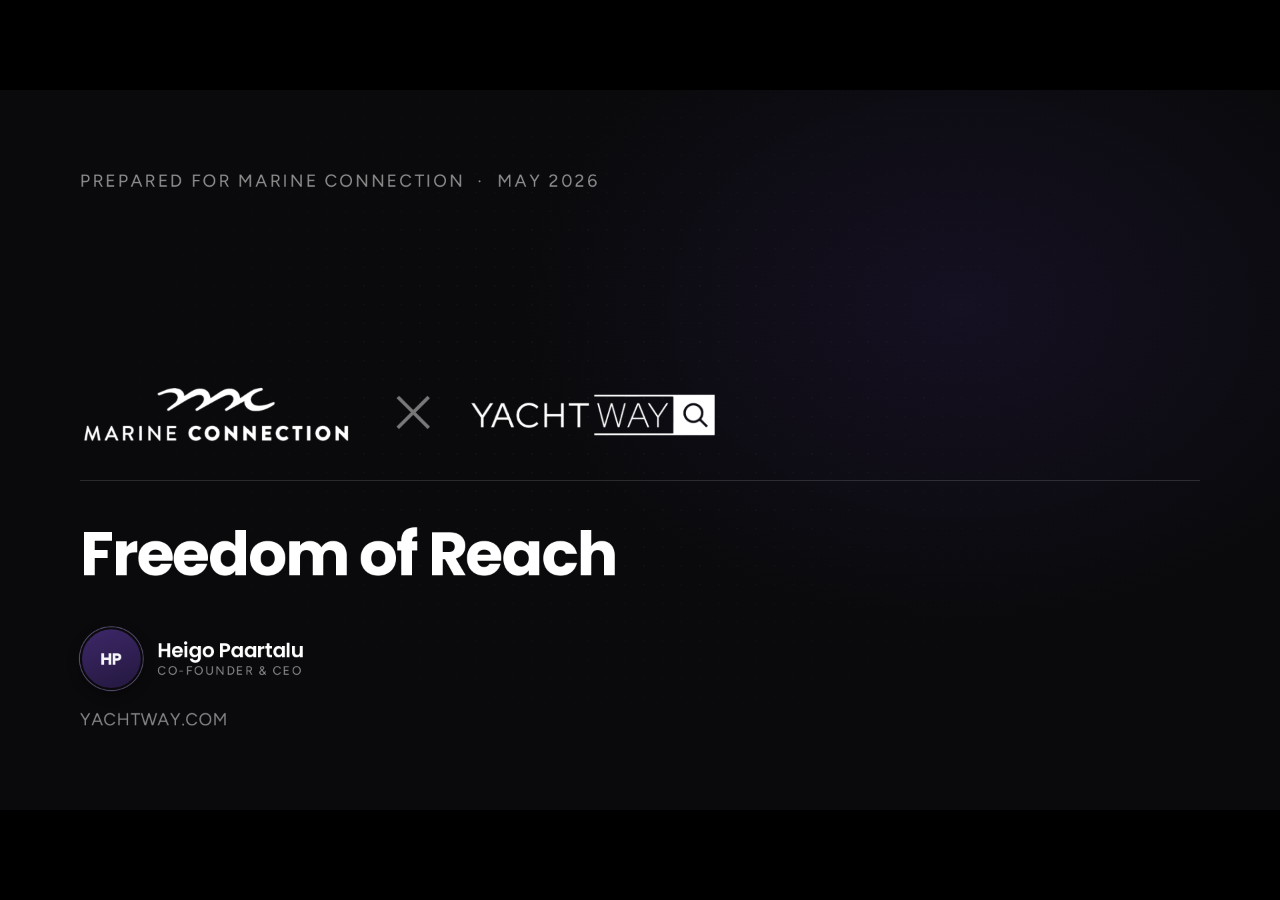
==== commit 1f15e0bd: "Add files via upload" ====
--- a/index.html
+++ b/index.html
@@ -1,180 +1,5776 @@
 <!DOCTYPE html>
-<html>
+<html lang="en">
 <head>
-  <meta charset="utf-8">
-  <title>YachtWay · Sales Presentation Generator</title>
-  <style>
-    * { margin: 0; padding: 0; box-sizing: border-box; }
-    body { background: #faf9f5; display: flex; align-items: center; justify-content: center; min-height: 100vh; font-family: -apple-system, BlinkMacSystemFont, sans-serif; }
-    #__bundler_loading { position: fixed; bottom: 20px; right: 20px; font: 13px/1.4 -apple-system, BlinkMacSystemFont, sans-serif; color: #666; background: #fff; padding: 8px 14px; border-radius: 8px; box-shadow: 0 1px 4px rgba(0,0,0,0.12); z-index: 10000; }
-    #__bundler_thumbnail { position: fixed; inset: 0; width: 100%; height: 100%; display: flex; align-items: center; justify-content: center; background: #faf9f5; z-index: 9999; }
-    #__bundler_thumbnail svg { width: 100%; height: 100%; object-fit: contain; }
-    #__bundler_placeholder { color: #999; font-size: 14px; }
-  </style>
-  <noscript>
-    <style>#__bundler_loading { display: none; }</style>
-    <div style="position:fixed;bottom:12px;left:12px;font:13px/1.4 -apple-system,BlinkMacSystemFont,sans-serif;color:#999;background:rgba(255,255,255,0.9);padding:6px 12px;border-radius:6px;box-shadow:0 1px 4px rgba(0,0,0,0.08);z-index:10000;">
-      This page requires JavaScript to display.
-    </div>
-  </noscript>
+<meta charset="UTF-8" />
+<title>YachtWay · Presentation</title>
+<meta name="viewport" content="width=device-width, initial-scale=1.0" />
+<template id="__bundler_thumbnail" data-bg-color="#1a0d33">
+  <svg viewBox="0 0 1200 800" xmlns="http://www.w3.org/2000/svg">
+    <rect width="1200" height="800" fill="#1a0d33"/>
+    <text x="600" y="380" text-anchor="middle" font-family="Poppins, system-ui, sans-serif" font-weight="700" font-size="140" fill="#fff" letter-spacing="-4">YACHT</text>
+    <text x="600" y="510" text-anchor="middle" font-family="Poppins, system-ui, sans-serif" font-weight="700" font-size="140" fill="#260754" letter-spacing="-4">WAY</text>
+  </svg>
+</template>
+<link rel="stylesheet" href="tokens.css" />
+<link rel="stylesheet" href="deck.css" />
+<script src="https://unpkg.com/react@18.3.1/umd/react.development.js" integrity="sha384-hD6/rw4ppMLGNu3tX5cjIb+uRZ7UkRJ6BPkLpg4hAu/6onKUg4lLsHAs9EBPT82L" crossorigin="anonymous"></script>
+<script src="https://unpkg.com/react-dom@18.3.1/umd/react-dom.development.js" integrity="sha384-u6aeetuaXnQ38mYT8rp6sbXaQe3NL9t+IBXmnYxwkUI2Hw4bsp2Wvmx4yRQF1uAm" crossorigin="anonymous"></script>
+<script src="https://unpkg.com/@babel/standalone@7.29.0/babel.min.js" integrity="sha384-m08KidiNqLdpJqLq95G/LEi8Qvjl/xUYll3QILypMoQ65QorJ9Lvtp2RXYGBFj1y" crossorigin="anonymous"></script>
+<script src="deck-stage.js"></script>
+<script>
+// Presenter sync: broadcast slide changes to a separate Presenter.html window
+(function() {
+  const KEY = 'yw-deck-slide';
+  let bc;
+  try { bc = new BroadcastChannel('yw-deck-sync'); } catch (e) {}
+  window.addEventListener('message', (e) => {
+    if (!e.data || typeof e.data.slideIndexChanged !== 'number') return;
+    const payload = { index: e.data.slideIndexChanged, total: e.data.deckTotal || 0, t: Date.now() };
+    try { localStorage.setItem(KEY, JSON.stringify(payload)); } catch (err) {}
+    if (bc) bc.postMessage(payload);
+  });
+})();
+</script>
+<style>
+.tbl { width:100%; border-collapse:collapse; font-size: 20px; }
+.tbl th, .tbl td { padding:7px 14px; text-align:left; border-bottom:1px solid var(--b-light); vertical-align:middle; }
+.tbl thead th { font-family:var(--font-mono); text-transform:uppercase; letter-spacing:.08em; font-size: 28px; color:var(--fg-muted); border-bottom:1px solid var(--b-strong); }
+.tbl td.feat { font-family:var(--font-display); font-weight:600; font-size: 28px; }
+.tbl td.dot { text-align:center; font-size: 28px; }
+.tbl .col-us { background:rgba(74,44,138,.06); }
+.tbl thead .col-us { color:#fff; background:transparent; }
+.tbl thead .col-us span { display:inline-block; background:var(--accent); color:#fff; border-radius:999px; padding:6px 14px; font-family:var(--font-display); font-weight:700; font-size: 28px; letter-spacing:0; text-transform:none; }
+.tbl .ck { color:var(--accent); font-weight:700; }
+.tbl .dash { color:var(--fg-faint); }
+.tbl.tbl-dense { font-size: 20px; }
+.tbl.tbl-dense th, .tbl.tbl-dense td { padding:2px 10px; text-align:center; line-height:1.25; }
+.tbl.tbl-dense td.feat { font-size: 20px; }
+.tbl.tbl-dense td.dot { font-size: 28px; }
+.tbl.tbl-dense thead th { font-size: 20px; }
+.pill-warn { display:inline-block; background:#fde9b8; color:#7a5300; border-radius:999px; padding:2px 10px; font-family:var(--font-mono); font-size: 14px; letter-spacing:.04em; font-weight:600; }
+.proof-grid { display:grid; grid-template-columns:repeat(3,1fr); gap:0; border-top:1px solid var(--b-on-dark); }
+.proof-cell { padding:32px 28px; border-right:1px solid var(--b-on-dark); border-bottom:1px solid var(--b-on-dark); display:flex; flex-direction:column; gap:10px; }
+.proof-cell:nth-child(3n) { border-right:none; }
+.proof-num { font-family:var(--font-display); font-weight:600; font-size: 64px; line-height:1; letter-spacing:-.025em; color:#fff; }
+.proof-cap { font-family:var(--font-mono); font-size: 20px; letter-spacing:.08em; text-transform:uppercase; color:rgba(255,255,255,.55); line-height:1.3; }
+.layer-grid { display:grid; grid-template-columns:repeat(3,1fr); gap:24px; }
+.layer { border-radius:16px; padding:20px; display:flex; flex-direction:column; gap:8px; }
+.layer .item { padding:7px 0; }
+.layer .name { font-family:var(--font-display); font-weight:600; font-size: 28px; color:#fff; line-height:1.2; }
+.layer .meta { font-size: 20px; color:rgba(255,255,255,.62); line-height:1.35; }
+.layer.earn { background:linear-gradient(150deg,#1a0d33 0%,#0a0a0c 100%); border:1px solid rgba(111,69,196,.32); }
+.layer.choose { background:rgba(255,255,255,.04); border:1px solid var(--b-on-dark); }
+.layer.free { background:rgba(255,255,255,.02); border:1px dashed var(--b-on-dark-strong); }
+.layer h4 { font-family:var(--font-mono); font-size: 20px; letter-spacing:.12em; text-transform:uppercase; color: rgba(255,255,255,.6); margin:0; }
+.layer .name { font-family:var(--font-display); font-weight:600; font-size: 28px; color:#fff; }
+.layer .meta { font-size: 20px; color:rgba(255,255,255,.62); line-height:1.4; }
+.layer .item { padding:12px 0; border-top:1px solid var(--b-on-dark); }
+.layer .item:first-of-type { border-top:none; padding-top:0; }
+.frame-stat { display:grid; grid-template-columns:1fr 1fr; gap:0; border-top:1px solid var(--b-on-dark); margin-top:24px; }
+.frame-stat .cell { padding:20px 24px 20px 0; border-bottom:1px solid var(--b-on-dark); border-right:1px solid var(--b-on-dark); }
+.frame-stat .cell:nth-child(2n) { border-right:none; padding-left:32px; }
+.frame-stat .num { font-family:var(--font-display); font-weight:600; font-size: 64px; line-height:1; color:#fff; letter-spacing:-.02em; }
+.frame-stat .lbl { font-family:var(--font-mono); font-size: 20px; letter-spacing:.08em; text-transform:uppercase; color: rgba(255,255,255,.6); margin-top:10px; line-height:1.3; }
+.market-bar { display:grid; grid-template-columns:1fr 100px; gap:14px; align-items:center; padding:8px 0; border-bottom:1px solid var(--b-light); }
+.market-bar .name { font-family:var(--font-display); font-weight:600; font-size: 28px; color:var(--fg); }
+.market-bar .pct { font-family:var(--font-display); font-weight:700; font-size: 28px; color:var(--accent); text-align:right; letter-spacing:-.02em; }
+.market-bar .track { grid-column:1/3; height:8px; background:var(--b-light); border-radius:999px; overflow:hidden; margin-top:4px; }
+.market-bar .fill-bar { height:100%; background:var(--accent); border-radius:999px; }
+.partner-col { display:flex; flex-direction:column; gap:12px; }
+.partner-col h4 { font-family:var(--font-mono); font-size: 20px; letter-spacing:.12em; text-transform:uppercase; color: rgba(255,255,255,.6); margin:0 0 8px; padding-bottom:12px; border-bottom:1px solid var(--b-on-dark); }
+.partner-col .name { font-family:var(--font-display); font-weight:600; font-size: 28px; color:#fff; line-height:1.2; }
+.partner-col .sub { font-size: 20px; color:rgba(255,255,255,.55); line-height:1.4; }
+.trust-grid { display:grid; grid-template-columns:1fr 1fr; gap:24px; }
+.cite { font-family:var(--font-mono); font-size: 20px; color:rgba(255,255,255,.4); letter-spacing:.04em; line-height:1.5; }
+.is-light .cite, .is-light-alt .cite { color:var(--fg-faint); }
+</style>
+<script type="application/json" id="speaker-notes">
+[
+  "Thank you for the time. I am Heigo, co-founder and CEO of YachtWay. We have built something specifically relevant for a brokerage like HMY, and I want to walk you through how it would benefit you. Three parts today: where buyers actually start, what we have built to capture that, and how this lands for HMY specifically. Then a live walkthrough. Questions anytime.",
+  "Where buyers actually start. The NMMA, the National Marine Manufacturers Association, commissioned Ipsos, a global market research firm, to study exactly this. Fifteen hundred buyers, surveyed in 2025. What they found was that the majority start with friends and family, articles, social media, and YouTube.\nListing sites do not even crack the top four - pretty ironic but we knew that. \n\nLegacy listing platforms are not where buyers discover boats. They are where buyers look up your phone number after they have already seen the vessel they like somewhere else.\n\nThis study is the cornerstone of what YachtWay was built on.",
+  "Discovery happens on socials. Decisions are made on the listing site. And that deserves more than a 90s experience. Modern tools, video, 3D tours, performance data, scheduling. That is the part YachtWay invests in.",
+  "And here is the proof, on your own listing. I ran this incognito, the same way a buyer would. Search yachts for sale on Google. Position one, YachtWorld, the legacy incumbent. Position two, YachtWay. Position four, HMY Yachts. Between you and YachtWorld on page one of Google, sits one listing platform. That is YachtWay. Scroll five pages. No other listing platform appears. The only company sending buyers down the funnel toward HMY, that you are not paying tens of thousands of dollars a month to, is the one in second place.",
+  "And this is where they land. Award-winning design. Modern, clean, built for one thing, make buying a yacht feel simple. Live streams up top, vessels for sale below, filters that actually work. Everything a serious buyer needs to evaluate and shortlist in one place. We did not build a listing wall. We built a buying experience that educates and converts.",
+  "Same Semrush export, same date, April 2026. Four numbers. First, organic growth, we are up two hundred and thirty-one times in twenty-four months, while the legacy incumbent dropped sixty percent over the same window. Second, visits per listing, we deliver over four visitors per listing per month. The next three platforms combined deliver zero point seven seven. Third, social reach, two point one eight million people every month across YouTube, Instagram, Facebook, roughly twice the legacy and challenger sites combined. Fourth, Google. Run an incognito search for yachts for sale. Page one is YachtWorld, Boat International, YachtWay, IYC. We are the only listing platform besides legacy on the front page. Scroll five pages, nobody else appears.",
+  "And This is the last thirty days. April to May 2026, U.S. organic search. YachtWay grew thirty-four percent in a single month. Every other platform we track either declined or barely held even. ",
+  "Distribution is the whole game. 2.2 million followers across five owned channels. Thirty million views in the last ninety days. A hundred and four thousand hours of watch time on YouTube. Seventy-two thousand net new followers in a single quarter. Seventy-one percent of the YouTube Main audience sits in the thirty-five to sixty-four age bracket, the luxury yacht bracket, and twenty-eight percent of views come from the United States. This is the audience that buys yachts. Buyers find boats on social, they research on YachtWay. Both audiences live here.",
+  "The market is no longer won at the listing stage. It is won at discovery, on social, where buyers form brand preference before they ever search for a specific boat. Every year, more brands launch. Competition for attention tightens. The shipyards capturing buyers today are the ones present in the buyer’s feed, not the ones waiting at the bottom of a search funnel. If your brand is not in the discovery stage, no listing platform can recover the buyer. The neighborhood matters, and so does the moment the buyer arrives there.",
+  "Now the receipts. This is MarineSource on Semrush, pulled May 20. Two hundred and six thousand backlinks. Almost twenty thousand keywords. Authority 24. And organic traffic, six hundred and twenty-six visits a month, down eleven percent. ",
+  "Rightboat. Authority 37, the highest of this group. Five hundred and eighty thousand backlinks. Fifty thousand keywords. Organic traffic thirty-six thousand a month, up two point three percent. Treading water at best.",
+  "Yachtr. Authority 32. Two hundred and twenty-three thousand backlinks. Organic traffic two thousand nine hundred visits a month, down seventy-one percent. The collapse is real and it is happening in real time.",
+  "And now look at YachtWorld  Authority score 58. Thirteen point four million backlinks. Five hundred and twelve thousand organic keywords. Organic traffic eight hundred and one thousand a month. And while it looks flat. Until you zoom out. Over the last twenty-four months they have lost roughly twenty percent of their organic traffic. For a brand this size, twenty percent is an alarming number and a lot of traffic walking out the door. The signal is clear. Backlinks and domain score are no longer the main drivers of search performance. Google's ranking requirements have changed. The biggest legacy platform has all the legacy SEO advantages, and is still bleeding.",
+  "And here we are. YachtWay. Authority 28, not the highest. Only seventeen hundred backlinks, the lowest of the group. But organic traffic twenty-two thousand two hundred, up thirty-one percent. And sixteen thousand four hundred keywords, up eight percent. We are not winning on legacy SEO metrics. We are winning on what comes next. And btw we have done it with less than 3000 listings on the pltatform with 1700 backlinks. ",
+  "Website features. One modern site, every part of your business in it. Brands, team, catalog, about, events, news. New listing on YachtWay? It posts to your website automatically. Leads route straight to your inbox. Mobile-first, fast, branded as you. You update once, everything stays in sync.",
+  "Before we dive into individual features, here is what they all live inside. This is the YachtWay listing page. One page, one link, everything a buyer needs. Video, 3D Tour, photos, specs, NautiX range calculator, Ask Waylo chat trained on this specific vessel, your contact card pinned. Today most brokers send their buyers a PDF. The buyer opens it, reads it, closes it, and goes back to Google. With a YachtWay link, the buyer never has to leave. Every minute they spend exploring stays inside your sales funnel. Your name, your face, your phone, stays at the top of the page. This is the wrapper that ties everything you are about to see together.",
+  "Buyer experience. Three tools that shorten the sales cycle. Three D Tour, NautiX, Ask Waylo. The walkthrough so buyers see the boat before they board. The trip calculator so they know if the boat fits their life. The AI so they get answers at two in the morning. The buyer arrives on the call already knowing the boat.",
+  "",
+  "Schedule a Tour. The buyer picks a time slot from your live calendar. In-person or video. Times shown in the vessel's local timezone. Confirmed request lands in your inbox with name, email, and phone number. You stop chasing. They commit before they show up.",
+  "YachtWay LIVE. The way I want you to think about it is, one showing equals one hundred showings. The broker streams the boat live, from the dock or from the deck. Buyers around the world tune in at the same time. After the session ends, we repost it to the YachtWay YouTube channel, which is over five hundred thousand subscribers, and across our social feeds. One showing keeps generating views and inquiries for weeks. The view count sits on the listing as social proof. Sales cycles shrink because by the time a serious buyer reaches you, they have already seen the boat move.",
+  "Events. You can build a private event, add the vessels on display, set the hours, invite specific buyers, and share one link. Track every metric, guests, RSVPs, views, impressions, pending requests. This turns into a private boat show, runnable every week, with full attribution.",
+  "Operations. The paperwork and the inventory, both handled. EasySign covers every doc, purchase agreements, listing agreements, commission docs, sent for signing, status tracked, all in one place. IYBA API sync brings your entire inventory across in one click, synced twice a day. No double-entry, no chasing.",
+  "Listing Performance. Every new listing in your network is scored two ways the day it goes live. Heat Score grades the listing quality, photos, video, three D tour, spec depth, response time. Market Position grades the price against live market comps. Weekly digest in your inbox. Sort by score, the bottom of the list is your call list.",
+  "Authorized dealer filter. This is a first in the industry. Buyers can sort yachts for sale by your authorized dealers in their region. New and pre-owned, side by side. Your brand integrity surfaced directly in search. No third-party listings polluting the result. Buyers in Monaco see the closest authorized dealer. Buyers in Miami see theirs. Every yacht in those results is sold by someone you stand behind.",
+  "",
+  "Price Range and Warranty. The single biggest reason buyers walk past a listing, no price. Ninety-eight percent of them do not reach out when the number's hidden. They scroll. They do not email. They are gone. We get it: new vessels vary by options and trim. So we built Price Range. Enter the base price and the fully-loaded price. Buyers see the window, you stay in control of the conversation. Same slide: warranty info. General, engine, hull, generator. Each with an expiration date. And buyers can filter for boats still under warranty, that is a search bucket nobody else surfaces today.",
+  "NautiX performance data. For shipyards, we need real engine and speed data on every model. Send us the spreadsheet, one row per RPM, with speed and gallons per hour. We map it once and every listing of that model inherits accurate range, fuel burn, and trip estimates. One file per model covers every dealer carrying your boat. Buyers pre-qualify themselves on the range. You get serious leads, not browsers.",
+  "YachtWay Studio. This is our in-house production team, available worldwide. Photo and video, 3D Tour, helicopter aerial, and the Spotlight on-camera walkthrough. Every shoot ships in 48 to 72 hours, edited, color-corrected, and ready to publish. And every shoot is automatically promoted across YachtWay's 1.9 million followers, no extra cost. Pricing is per foot. Standard 21 dollars per foot for Photo and Video, 8 per foot for 3D Tour. Become a Pass Holder for 199 a month and save 30 percent on every shoot. That is roughly 10 dollars off per foot, so the pass pays for itself in three bookings a year.",
+  "AI Photo Enhance. For dealers outside our Studio service area or anyone with weak listing photos. Upload your existing image, our AI removes the trailer, drops the marina background, repaints the scene as open water, fixes the lighting. Result is a hero photo that stops the scroll. One enhanced image per listing, fully transparent to buyers, no watermark. Two dollars per image in the US, two Euro in Europe.",
+  "Website redesign. The site is the dealership's front door. If buyers land there and the experience is dated, the entire pitch falls flat. We rebuild it on YachtWay infrastructure with live inventory sync. Branded storefront, dedicated SEO surface, every listing updated automatically. Same domain, same brand, modern shell. No more outdated brochure-ware.",
+  "API Feed Pitch. The catalog. Every listing you create on YachtWay lands on your website automatically. Buyers get the same filters they already know from yachtway.com, make, model, condition, brand, length, price, location. Your full inventory, organized like a real platform, branded as you. One source of truth. One feed, two storefronts.",
+  "API Feed Pitch. The listing page. Click into any vessel and the full YachtWay experience carries over. Schedule a Tour, NautiX, Waylo, 3D Tour, LIVE viewings, Events. The same depth buyers get on yachtway.com, branded as your company. Buyers stay longer, ask better questions, and arrive ready to talk.",
+  "",
+  "Data privacy. SOC 2 Type 1 and Type 2 certified. GDPR compliant. CCPA aligned. Those are the boxes we tick. The substance of what that means is the next slide.",
+  "Pricing. Nineteen dollars per broker per month for the full platform, unlimited listings, all the tools. Sixty-nine per location per month for the branded storefront and dedicated SEO surface tied to that office. That is it. No setup fee, no signature platform line item, no syndication add-on, no per-listing fee. We will get into what we send back to brokers in revenue share later. For now, that is the unit math.",
+  "Demo. Let me break from the deck and spend the rest of the time live. Tell me where to start.",
+  "",
+  ""
+]
+</script>
 </head>
 <body>
-  <div id="__bundler_thumbnail">
-  <svg xmlns="http://www.w3.org/2000/svg" viewBox="0 0 100 100">
-    <rect width="100" height="100" fill="#0a0a0c"></rect>
-    <rect x="30" y="30" width="40" height="40" rx="6" fill="none" stroke="#b69de8" stroke-width="2"></rect>
-    <text x="50" y="56" text-anchor="middle" font-family="system-ui, sans-serif" font-size="14" font-weight="700" fill="#b69de8">YW</text>
-  </svg>
+<!-- Hidden preload of team photos. The standalone bundler inlines each img
+     here as a data: URL. The cover presenter strip resolves photo paths
+     coming in via cfg.presenters[] back to these inlined data: srcs at
+     render time. In dev (non-bundled), the paths already match so this is
+     a no-op. Keep in sync with Sales Config's TEAM array. -->
+<div id="team-photo-preload" style="display:none;" aria-hidden="true">
+  <img data-team-photo="assets/team/debbie-pettibone-sm.png" src="assets/team/debbie-pettibone-sm.png" alt="">
+  <img data-team-photo="assets/team/gianmarco-sessa-sm.png"  src="assets/team/gianmarco-sessa-sm.png"  alt="">
+  <img data-team-photo="assets/team/heigo-paartalu-sm.png"   src="assets/team/heigo-paartalu-sm.png"   alt="">
+  <img data-team-photo="assets/team/kristi-smith-sm.png"     src="assets/team/kristi-smith-sm.png"     alt="">
+  <img data-team-photo="assets/team/mavil-gonzalez-sm.png"   src="assets/team/mavil-gonzalez-sm.png"   alt="">
 </div>
-  <div id="__bundler_loading">Unpacking...</div>
+
+<deck-stage width="1920" height="1080" data-om-id="b5da28be:7" style="--deck-rail-w: 188px;">
+
+<!-- 01, COVER ───────────────────────────────────────────── -->
+<section data-label="01 Cover" class="is-hero" data-om-id="b5da28be:8" data-screen-label="01 01 Cover" data-om-validate="no_overflowing_text,no_overlapping_text,slide_sized_text" data-deck-slide="0">
+  <style>
+    section[data-label="01 Cover"] .cover-presenters {
+      display: flex;
+      align-items: center;
+      gap: 22px;
+    }
+    section[data-label="01 Cover"] .cp-stack {
+      display: flex;
+      align-items: center;
+      flex-shrink: 0;
+    }
+    section[data-label="01 Cover"] .cp-stack .cp-avatar + .cp-avatar {
+      margin-left: -24px;
+    }
+    section[data-label="01 Cover"] .cp-avatar {
+      width: 88px;
+      height: 88px;
+      border-radius: 50%;
+      overflow: hidden;
+      background: linear-gradient(160deg, rgba(111,69,196,.5), rgba(74,44,138,.4));
+      border: 3px solid #0a0a0c;
+      box-shadow: 0 0 0 1.5px rgba(182,157,232,.5), 0 6px 18px rgba(0,0,0,.4);
+      display: grid;
+      place-items: center;
+      flex-shrink: 0;
+    }
+    section[data-label="01 Cover"] .cp-avatar img {
+      width: 100%;
+      height: 100%;
+      object-fit: cover;
+    }
+    section[data-label="01 Cover"] .cp-initials {
+      font-family: var(--font-display);
+      font-weight: 700;
+      font-size: 24px;
+      color: rgba(255,255,255,.95);
+      letter-spacing: -.01em;
+    }
+    section[data-label="01 Cover"] .cp-meta {
+      display: flex;
+      flex-direction: column;
+      gap: 2px;
+      min-width: 0;
+    }
+    section[data-label="01 Cover"] .cp-name {
+      font-family: var(--font-display);
+      font-weight: 600;
+      font-size: 30px;
+      line-height: 1.15;
+      letter-spacing: -.01em;
+      color: #fff;
+    }
+    section[data-label="01 Cover"] .cp-title {
+      font-family: var(--font-mono);
+      font-size: 18px;
+      letter-spacing: .14em;
+      text-transform: uppercase;
+      color: rgba(255,255,255,.55);
+    }
+    /* Multi-presenter rows. Each person on its own line. */
+    section[data-label="01 Cover"] .cp-people {
+      display: flex;
+      flex-direction: column;
+      gap: 8px;
+    }
+    section[data-label="01 Cover"] .cp-person {
+      display: flex;
+      align-items: baseline;
+      gap: 12px;
+      line-height: 1.2;
+    }
+    section[data-label="01 Cover"] .cp-pname {
+      font-family: var(--font-display);
+      font-weight: 600;
+      font-size: 24px;
+      letter-spacing: -.01em;
+      color: #fff;
+    }
+    section[data-label="01 Cover"] .cp-pdiv {
+      color: rgba(255,255,255,.35);
+      font-family: var(--font-display);
+      font-size: 20px;
+    }
+    section[data-label="01 Cover"] .cp-ptitle {
+      font-family: var(--font-mono);
+      font-size: 20px;
+      letter-spacing: .12em;
+      text-transform: uppercase;
+      color: rgba(255,255,255,.55);
+    }
+  </style>
+  <div class="dot-grid" data-om-id="b5da28be:9"></div>
+  <div class="glow" data-om-id="b5da28be:10"></div>
+  <div class="row between" style="position:relative;" data-om-id="b5da28be:11">
+    <div class="mono" style="color: rgba(255,255,255,.55); letter-spacing: .14em;" data-om-id="b5da28be:12">PREPARED FOR MARINE CONNECTION &nbsp;·&nbsp; MAY 2026</div>
+  </div>
+  <div class="end" style="position:relative;" data-om-id="b5da28be:13">
+    <!-- Lockup, center stage -->
+    <div style="display:flex; align-items:center; gap: 56px; padding: 24px 0 36px; border-bottom: 1px solid rgba(255,255,255,.18);" data-om-id="b5da28be:14">
+      <img data-dealer-logo alt="Dealer logo" src="[data-uri]" alt="Marine Connection" style="height: 96px; width: auto; display: block; filter: brightness(0) invert(1);" data-om-id="7225aadf:17">
+      <span style="font-family: var(--font-display); font-weight: 200; font-size: 124px; color: rgba(255,255,255,.45); line-height: 1; letter-spacing: -.02em;" data-om-id="b5da28be:16">×</span>
+      <img src="assets/brand/yachtway-white.png" alt="YachtWay" style="height: 61px; width: auto; display: block;" data-om-id="b5da28be:15">
+    </div>
+    <div class="spacer-lg" data-om-id="b5da28be:18"></div>
+    <h1 class="h-cover" style="font-size: 92px; line-height: 1.0; display: flex; flex-direction: column; gap: 6px; margin: 0;" data-om-id="b5da28be:19"><em class="grad-frag" style="font-style:normal;display:block;">Freedom of Reach</em></h1>
+    <div class="spacer-lg" data-om-id="51a2bbc1:24"></div>
+    <div class="cover-presenters" data-presenter-strip>
+      <!-- Presenter avatars + names. Rendered by personalization script
+           from cfg.presenters (or cfg.presenterName / cfg.presenterTitle).
+           Static fallback below is what shows when no config is applied. -->
+      <div class="cp-stack">
+        <div class="cp-avatar"><span class="cp-initials">HP</span></div>
+      </div>
+      <div class="cp-meta">
+        <div class="cp-name">Heigo Paartalu</div>
+        <div class="cp-title">Co-founder &amp; CEO</div>
+      </div>
+    </div>
+    <div class="mono" style="color: rgba(255,255,255,.5); margin-top: 28px;" data-om-id="b5da28be:27">YACHTWAY.COM</div>
+  </div>
+  <div class="slide-meta" data-om-id="b5da28be:28"><span data-om-id="b5da28be:29">YachtWay × Marine</span></div>
+</section>
+
+<!-- 04, MARKET (light) ──────────────────────────────────── -->
+<section data-label="02 Market" class="is-light" data-om-id="b5da28be:56" data-screen-label="02 02 Market" data-om-validate="no_overflowing_text,no_overlapping_text,slide_sized_text" data-deck-slide="1">
+  <div class="eyebrow" data-om-id="b5da28be:57">Market</div>
+  <div class="spacer" data-om-id="b5da28be:58"></div>
+  <h2 class="h-1" style="font-size: 56px; line-height: 1.0;" data-om-id="b5da28be:59">The modern buyer does not start on a <em class="grad-frag" data-om-id="b5da28be:60">listing platform.</em></h2>
+  <p class="body" style="margin-top: 12px; max-width: 1500px; color: var(--fg-muted); font-size: 24px;" data-om-id="b5da28be:63">NMMA / Ipsos, 1,500 respondents, fielded Aug–Sep 2025, published March 2026.</p>
+  <div class="end" style="display: grid; grid-template-columns: 1.4fr 1fr; gap: 80px;" data-om-id="b5da28be:65">
+    <div data-om-id="b5da28be:66">
+      <div class="mono" style="color: var(--fg-muted); margin-bottom: 18px;" data-om-id="b5da28be:67">RECENT BUYERS · MOST INFLUENTIAL RESOURCES</div>
+      <div class="market-bar" data-om-id="b5da28be:68">
+        <div class="name" data-om-id="b5da28be:69">Friends, family, or colleagues</div>
+        <div class="pct" data-om-id="b5da28be:70">36%</div>
+        <div class="track" data-om-id="b5da28be:71"><div class="fill-bar" style="width: 100%;" data-om-id="b5da28be:72"></div></div>
+      </div>
+      <div class="market-bar" data-om-id="b5da28be:73">
+        <div class="name" data-om-id="b5da28be:74">Online articles and reviews</div>
+        <div class="pct" data-om-id="b5da28be:75">34%</div>
+        <div class="track" data-om-id="b5da28be:76"><div class="fill-bar" style="width: 94%;" data-om-id="b5da28be:77"></div></div>
+      </div>
+      <div class="market-bar" data-om-id="b5da28be:78">
+        <div class="name" data-om-id="b5da28be:79">Social media</div>
+        <div class="pct" data-om-id="b5da28be:80">33%</div>
+        <div class="track" data-om-id="b5da28be:81"><div class="fill-bar" style="width: 92%;" data-om-id="b5da28be:82"></div></div>
+      </div>
+      <div class="market-bar" data-om-id="b5da28be:83">
+        <div class="name" data-om-id="b5da28be:84">YouTube &amp; video content</div>
+        <div class="pct" data-om-id="b5da28be:85">29%</div>
+        <div class="track" data-om-id="b5da28be:86"><div class="fill-bar" style="width: 81%;" data-om-id="b5da28be:87"></div></div>
+      </div>
+    </div>
+    <div style="display: flex; flex-direction: column; gap: 24px; padding-top: 36px;" data-om-id="b5da28be:88">
+      <div class="card-light" style="background: var(--bg-dark); color: #fff; border: none;" data-om-id="b5da28be:89">
+        <div class="mono" style="color: rgba(255,255,255,.6); margin-bottom: 14px;" data-om-id="b5da28be:90">NOT IN THE TOP CITED</div>
+        <div class="h-4" style="color: #fff; font-size: 28px;" data-om-id="b5da28be:91">Generic listing aggregators.</div>
+        <p class="small" style="color: rgba(255,255,255,.65); margin-top: 14px;" data-om-id="b5da28be:92">Source: Discover Boating &amp; Ipsos, <em style="font-size: 26px;" data-om-id="b5da28be:93">Charting a Course for Growth, Handbook for Dealers</em>, March 2026.</p>
+      </div>
+      <p class="body" style="font-size: 28px;" data-om-id="b5da28be:94">The study's recommendation for dealers reads: <strong style="color: var(--fg);" data-om-id="b5da28be:95">"highly engaging, mobile-friendly tools that let users easily compare models."</strong> That is a description of YachtWay.</p>
+    </div>
+  </div>
+  <div class="slide-meta" data-om-id="b5da28be:96"><span data-om-id="b5da28be:97">Market</span></div>
+</section>
+
+<section data-label="03 The Realization" class="is-hero" data-om-id="b5da28be:277" data-screen-label="03 03 The Realization" data-om-validate="no_overflowing_text,no_overlapping_text,slide_sized_text" data-deck-slide="2">
+  <div class="dot-grid" data-om-id="b5da28be:278"></div>
+  <div class="glow" data-om-id="b5da28be:279"></div>
+  <div class="end" style="position: relative; display: flex; flex-direction: column; justify-content: center; gap: 32px; padding-top: 0;" data-om-id="b5da28be:280">
+    <div class="mono" style="color: rgba(255,255,255,.5); letter-spacing: .18em;" data-om-id="b5da28be:281">3, THE REALIZATION</div>
+    <div style="font-family: var(--font-display); font-weight: 700; font-size: 124px; line-height: 1.08; letter-spacing: -.04em; color: #fff; max-width: 1700px;" data-persona-copy='{"dealer":"Every lead on a legacy platform started somewhere. Today, <span style=\"color:#fff;text-shadow:-4px -4px 0 #260754, 4px -4px 0 #260754, -4px 4px 0 #260754, 4px 4px 0 #260754, -4px 0 0 #260754, 4px 0 0 #260754, 0 -4px 0 #260754, 0 4px 0 #260754;\">it starts on YachtWay</span>.","shipyard":"Your brand should not live in a <span style=\"color:#fff;text-shadow:-4px -4px 0 #260754, 4px -4px 0 #260754, -4px 4px 0 #260754, 4px 4px 0 #260754, -4px 0 0 #260754, 4px 0 0 #260754, 0 -4px 0 #260754, 0 4px 0 #260754;\">bad neighborhood online</span>."}' data-om-id="b5da28be:283">
+      Every lead on a legacy platform started somewhere. Today, it usually starts on YachtWay.
+    </div>
+  </div>
+  <div class="slide-meta" data-om-id="b5da28be:284"><span data-om-id="b5da28be:285">The realization</span></div>
+</section>
+
+<!-- THE REALIZATION ───────────────────────────────────── -->
+
+
+
+
+<section data-label="05 Google Page 1" data-om-id="88d44658:497" data-screen-label="05 05 Google Page 1" data-om-validate="no_overflowing_text,no_overlapping_text,slide_sized_text" data-deck-slide="4">
+  <div class="glow" data-om-id="88d44658:498"></div>
+  <div class="dot-grid" data-om-id="88d44658:499"></div>
+  <style>
+    section[data-label="05 Google Page 1"] .serp-grid {
+      display: grid;
+      grid-template-columns: 0.8fr 1.2fr;
+      gap: 56px;
+      align-items: center;
+      padding-top: 28px;
+    }
+    section[data-label="05 Google Page 1"] .serp-text {
+      display: flex;
+      flex-direction: column;
+      gap: 22px;
+    }
+    section[data-label="05 Google Page 1"] .serp-callout {
+      display: flex;
+      flex-direction: column;
+      gap: 10px;
+      padding: 22px 28px;
+      border-left: 3px solid var(--accent-on-dark);
+      background: rgba(111,69,196,.06);
+      border-radius: 0 14px 14px 0;
+    }
+    section[data-label="05 Google Page 1"] .serp-callout .pos {
+      font-family: var(--font-mono);
+      font-size: 16px;
+      letter-spacing: .16em;
+      color: rgba(255,255,255,.6);
+      text-transform: uppercase;
+    }
+    section[data-label="05 Google Page 1"] .serp-callout .who {
+      font-family: var(--font-display);
+      font-weight: 700;
+      font-size: 36px;
+      line-height: 1.1;
+      letter-spacing: -.02em;
+      color: #fff;
+    }
+    section[data-label="05 Google Page 1"] .serp-img {
+      position: relative;
+    }
+    section[data-label="05 Google Page 1"] .serp-img img {
+      width: 100%;
+      max-height: 760px;
+      object-fit: contain;
+      border-radius: 16px;
+      box-shadow: 0 32px 80px -32px rgba(0,0,0,.7), 0 0 0 1px rgba(255,255,255,.08);
+    }
+  </style>
+
+  <div class="eyebrow" data-om-id="88d44658:500">Google · "yachts for sale"</div>
+  <div class="spacer" data-om-id="88d44658:501"></div>
+  <h2 class="h-1" data-om-id="88d44658:502">Page 1 of Google has only two listing platforms. <em class="grad-frag" data-om-id="88d44658:503">Only one feels built for today.</em></h2>
+
+  <div class="end" data-om-id="88d44658:504">
+    <div class="serp-grid" data-om-id="88d44658:505">
+      <div class="serp-text" data-om-id="88d44658:506">
+        <p style="margin: 0; font-size: 26px; line-height: 1.4; color: rgba(255,255,255,.78);" data-om-id="88d44658:507"><strong style="color: #fff;" data-om-id="233f7b88:134">100,000+ people a month</strong> search "yachts for sale". YachtWay is one of the top results.</p>
+
+        <div style="display: flex; flex-direction: column; gap: 12px; padding-top: 6px;" data-om-id="88d44658:508">
+          <div class="serp-callout" data-om-id="88d44658:509">
+            <div class="pos" data-om-id="88d44658:510">Position 1</div>
+            <div class="who" data-om-id="88d44658:511">YachtWorld <span style="color: rgba(255,255,255,.5); font-weight: 500; font-size: 24px;" data-om-id="88d44658:512">· legacy incumbent</span></div>
+          </div>
+          <div class="serp-callout" style="border-left-color: #fff; background: rgba(255,255,255,.08);" data-om-id="88d44658:513">
+            <div class="pos" style="color: #fff;" data-om-id="88d44658:514">Position 2</div>
+            <div class="who" data-om-id="88d44658:515">YachtWay <span style="color: rgba(255,255,255,.6); font-weight: 500; font-size: 24px;" data-om-id="88d44658:516">· the only modern platform on page 1, climbing while everyone else fades</span></div>
+          </div>
+          <div class="serp-callout" style="border-left-color: rgba(255,255,255,.4); background: rgba(255,255,255,.02); display:none;" data-om-id="88d44658:517">
+            <div class="pos" style="color: rgba(255,255,255,.6);" data-om-id="88d44658:518">Position 4</div>
+            <div class="who" data-om-id="88d44658:519">Marine Connection <span style="color: rgba(255,255,255,.5); font-weight: 500; font-size: 24px;" data-om-id="88d44658:520">· your listing</span></div>
+          </div>
+        </div>
+
+        <p style="margin: 12px 0 0; font-size: 22px; line-height: 1.4; color: rgba(255,255,255,.62);" data-om-id="88d44658:521">The next listing platform does not show up for another 3 to 5 pages.</p>
+      </div>
+      <div class="serp-img" data-om-id="88d44658:522">
+        <img src="assets/serp/yachts-for-sale.png" alt="Google search results for yachts for sale" data-om-id="88d44658:523">
+      </div>
+    </div>
+  </div>
+
+  <div class="slide-meta" data-om-id="88d44658:524"><span data-om-id="88d44658:525">Google · Page 1</span></div>
+</section>
+
+<!-- 04b HMY COST -->
+
+
+
+<!-- 05b YACHTWAY HOMEPAGE · the buying experience ──────────── -->
+<section data-label="05b Homepage" data-screen-label="06 05b Homepage" data-om-validate="no_overflowing_text,no_overlapping_text,slide_sized_text" data-om-id="233f7b88:153" data-deck-slide="5">
+  <div class="glow" data-om-id="233f7b88:154"></div>
+  <div class="dot-grid" data-om-id="233f7b88:155"></div>
+
+  <style>
+    section[data-label="05b Homepage"] .hp-wrap {
+      position: relative;
+      padding-top: 0;
+      display: grid;
+      grid-template-columns: 1fr;
+      gap: 20px;
+    }
+    section[data-label="05b Homepage"] .hp-headline {
+      display: flex; flex-direction: column; gap: 16px;
+      max-width: 1500px;
+      margin: 0 auto;
+      text-align: center;
+      position: relative;
+      z-index: 2;
+    }
+    section[data-label="05b Homepage"] .hp-headline h2 {
+      margin: 0;
+      font-family: var(--font-display);
+      font-weight: 700;
+      font-size: 56px;
+      line-height: 1.05;
+      letter-spacing: -.025em;
+      color: #fff;
+    }
+    section[data-label="05b Homepage"] .hp-headline h2 em {
+      font-style: normal;
+      color: #fff;
+      -webkit-text-fill-color: #fff;
+      background: none;
+    }
+    section[data-label="05b Homepage"] .hp-headline p {
+      margin: 0;
+      font-size: 24px; line-height: 1.45;
+      color: rgba(255,255,255,.70);
+      max-width: 900px;
+      align-self: center;
+    }
+    section[data-label="05b Homepage"] .hp-awards {
+      display: flex;
+      align-items: center;
+      gap: 14px;
+      margin-bottom: 16px;
+    }
+    section[data-label="05b Homepage"] .hp-awards .rdot {
+      width: 144px; height: 144px;
+      flex-shrink: 0;
+      display: grid; place-items: center;
+      background: #fff;
+      border-radius: 14px;
+      padding: 14px;
+    }
+    section[data-label="05b Homepage"] .hp-awards .rdot img {
+      width: 100%; height: 100%; display: block;
+      object-fit: contain;
+    }
+    }
+    section[data-label="05b Homepage"] .hp-awards .meta {
+      display: flex; flex-direction: column; gap: 2px;
+      line-height: 1.1;
+    }
+    section[data-label="05b Homepage"] .hp-awards .count {
+      font-family: var(--font-display);
+      font-weight: 700;
+      font-size: 36px;
+      letter-spacing: -.02em;
+      color: #fff;
+    }
+    section[data-label="05b Homepage"] .hp-awards .label {
+      font-family: var(--font-mono);
+      font-size: 16px;
+      letter-spacing: .14em;
+      text-transform: uppercase;
+      color: rgba(255,255,255,.65);
+    }
+    section[data-label="05b Homepage"] .hp-frame-wrap {
+      position: relative;
+      max-width: 1700px;
+      margin: 0 auto;
+      width: 100%;
+    }
+    section[data-label="05b Homepage"] .hp-glow-bg {
+      position: absolute;
+      inset: -40px -40px auto -40px;
+      height: 60%;
+      background: radial-gradient(ellipse at center, rgba(111,69,196,.45) 0%, rgba(111,69,196,0) 70%);
+      filter: blur(40px);
+      pointer-events: none;
+      z-index: 0;
+    }
+    section[data-label="05b Homepage"] .hp-frame {
+      position: relative;
+      z-index: 1;
+      background: #1a1a1a;
+      border-radius: 16px 16px 0 0;
+      overflow: hidden;
+      box-shadow:
+        0 40px 120px rgba(0,0,0,.6),
+        0 0 0 1px rgba(255,255,255,.08);
+    }
+    section[data-label="05b Homepage"] .hp-chrome {
+      display: grid;
+      grid-template-columns: auto 1fr auto;
+      gap: 14px;
+      align-items: center;
+      padding: 14px 18px;
+      background: linear-gradient(180deg, #2a2a2e 0%, #1a1a1e 100%);
+      border-bottom: 1px solid rgba(255,255,255,.08);
+    }
+    section[data-label="05b Homepage"] .hp-chrome .dots {
+      display: flex; gap: 8px;
+    }
+    section[data-label="05b Homepage"] .hp-chrome .dots i {
+      width: 14px; height: 14px; border-radius: 50%;
+      background: #444;
+    }
+    section[data-label="05b Homepage"] .hp-chrome .dots i:nth-child(1) { background: #ed6a5e; }
+    section[data-label="05b Homepage"] .hp-chrome .dots i:nth-child(2) { background: #f4be4f; }
+    section[data-label="05b Homepage"] .hp-chrome .dots i:nth-child(3) { background: #61c554; }
+    section[data-label="05b Homepage"] .hp-chrome .url {
+      background: rgba(255,255,255,.08);
+      border-radius: 8px;
+      padding: 8px 16px;
+      max-width: 480px;
+      margin: 0 auto;
+      display: flex; align-items: center; gap: 8px;
+      font-family: var(--font-mono);
+      font-size: 16px;
+      color: rgba(255,255,255,.85);
+    }
+    section[data-label="05b Homepage"] .hp-chrome .url .lock {
+      color: rgba(255,255,255,.55);
+      font-size: 13px;
+    }
+    section[data-label="05b Homepage"] .hp-chrome .actions {
+      width: 70px;
+    }
+    section[data-label="05b Homepage"] .hp-frame img {
+      display: block;
+      width: 100%;
+      height: auto;
+    }
+    section[data-label="05b Homepage"] .hp-frame::after {
+      /* fade the bottom of the screenshot so it bleeds into the slide */
+      content: "";
+      position: absolute;
+      left: 0; right: 0; bottom: 0;
+      height: 14%;
+      background: linear-gradient(180deg, rgba(0,0,0,0) 0%, rgba(10,10,12,1) 100%);
+      pointer-events: none;
+    }
+    section[data-label="05b Homepage"] .hp-pills {
+      display: flex; justify-content: center; gap: 14px; flex-wrap: wrap;
+      position: relative;
+      z-index: 2;
+    }
+    section[data-label="05b Homepage"] .hp-pill {
+      display: inline-flex; align-items: center; gap: 10px;
+      padding: 10px 18px;
+      border-radius: 999px;
+      background: rgba(255,255,255,.04);
+      border: 1px solid rgba(255,255,255,.10);
+      font-family: var(--font-mono);
+      font-size: 16px;
+      letter-spacing: .04em;
+      color: rgba(255,255,255,.78);
+    }
+    section[data-label="05b Homepage"] .hp-pill .dot {
+      width: 8px; height: 8px; border-radius: 50%;
+      background: var(--accent-on-dark);
+    }
+  </style>
+
+  <div class="hp-awards">
+    <div class="rdot"><img src="assets/brand/reddot-award.png" alt="Red Dot Award" /></div>
+    <div class="meta">
+      <span class="count">3× winner</span>
+    </div>
+  </div>
+
+  <div class="hp-wrap" data-om-id="233f7b88:157">
+    <div class="hp-headline" data-om-id="233f7b88:158">
+      <h2 data-om-id="233f7b88:159">The moment buyers and sellers realize <em data-om-id="233f7b88:160">the neighborhood matters.</em></h2>
+    </div>
+
+    <div class="hp-frame-wrap" data-om-id="233f7b88:161">
+      <div class="hp-glow-bg" data-om-id="233f7b88:162"></div>
+      <div class="hp-frame" data-om-id="233f7b88:163">
+        <img src="assets/features/homepage-min.jpg" alt="YachtWay homepage" data-om-id="233f7b88:172">
+      </div>
+    </div>
+  </div>
+
+  <div class="slide-meta" data-om-id="233f7b88:173"><span data-om-id="233f7b88:174">YachtWay homepage</span></div>
+</section>
+
+
+<!-- THE MATH ──────────────────────────────────────────── -->
+<section data-label="06 The Math" data-om-id="defd1c8b:167" data-screen-label="07 06 The Math" data-om-validate="no_overflowing_text,no_overlapping_text,slide_sized_text" data-deck-slide="6">
+  <div class="glow" data-om-id="defd1c8b:168"></div>
+  <div class="dot-grid" data-om-id="defd1c8b:169"></div>
+  <style>
+    section[data-label="06 The Math"] .vgrid { display: grid; grid-template-columns: 1fr 1fr; gap: 22px; padding-top: 22px; }
+    section[data-label="06 The Math"] .vcard { border: 1px solid var(--b-on-dark); border-radius: 16px; padding: 24px 28px; display: flex; flex-direction: column; gap: 16px; min-height: 320px; }
+    section[data-label="06 The Math"] .vcard.featured { background: linear-gradient(155deg, rgba(74,44,138,.18) 0%, transparent 80%); border-color: rgba(111,69,196,.35); }
+    section[data-label="06 The Math"] .vlabel { font-family: var(--font-mono); font-size: 18px; letter-spacing: .14em; color: rgba(255,255,255,.6); text-transform: uppercase; }
+    section[data-label="06 The Math"] .vhero { font-family: var(--font-display); font-weight: 700; font-size: 64px; line-height: 1; letter-spacing: -.04em; color: #fff; }
+    section[data-label="06 The Math"] .vhero .delta { font-size: 32px; color: #ff7a59; margin-left: 14px; letter-spacing: -.02em; }
+
+    /* horizontal bar rows */
+    section[data-label="06 The Math"] .barchart { display: flex; flex-direction: column; gap: 8px; margin-top: auto; }
+    section[data-label="06 The Math"] .bar { display: grid; grid-template-columns: 130px 1fr 80px; align-items: center; gap: 12px; font-size: 18px; }
+    section[data-label="06 The Math"] .bar .bn { color: rgba(255,255,255,.7); }
+    section[data-label="06 The Math"] .bar.us .bn { color: #fff; font-weight: 700; }
+    section[data-label="06 The Math"] .bar .bt { height: 14px; background: rgba(255,255,255,.05); border-radius: 4px; overflow: hidden; }
+    section[data-label="06 The Math"] .bar .bf { height: 100%; background: rgba(255,255,255,.32); border-radius: 4px; }
+    section[data-label="06 The Math"] .bar.us .bf { background: #fff; }
+    section[data-label="06 The Math"] .bar .bv { font-family: var(--font-display); font-weight: 700; font-size: 20px; color: #fff; text-align: right; letter-spacing: -.01em; }
+    section[data-label="06 The Math"] .bar.us .bv { color: #fff; font-weight: 700; }
+
+    /* growth twin-arrow visual */
+    section[data-label="06 The Math"] .twinarrows { display: grid; grid-template-columns: 1fr 1fr; gap: 18px; margin-top: auto; align-items: end; }
+    section[data-label="06 The Math"] .arrow-col { display: flex; flex-direction: column; gap: 8px; align-items: stretch; }
+    section[data-label="06 The Math"] .arrow-bar { height: 14px; border-radius: 4px; }
+    section[data-label="06 The Math"] .arrow-bar.up { background: #fff; }
+    section[data-label="06 The Math"] .arrow-bar.down { background: #ff7a59; opacity: .8; }
+    section[data-label="06 The Math"] .arrow-cap { font-family: var(--font-mono); font-size: 14px; letter-spacing: .12em; color: rgba(255,255,255,.55); text-transform: uppercase; }
+    section[data-label="06 The Math"] .arrow-num { font-family: var(--font-display); font-weight: 700; font-size: 40px; line-height: 1; letter-spacing: -.03em; }
+
+    /* SERP visual */
+    section[data-label="06 The Math"] .serp { display: flex; flex-direction: column; gap: 6px; margin-top: auto; background: rgba(255,255,255,.04); border-radius: 10px; padding: 14px 18px; }
+    section[data-label="06 The Math"] .serp-row { display: grid; grid-template-columns: 28px 1fr auto; gap: 12px; align-items: center; padding: 6px 0; font-size: 18px; }
+    section[data-label="06 The Math"] .serp-row .dot { width: 10px; height: 10px; border-radius: 50%; background: rgba(255,255,255,.4); justify-self: center; }
+    section[data-label="06 The Math"] .serp-row.us .dot { background: #fff; width: 14px; height: 14px; }
+    section[data-label="06 The Math"] .serp-row.us .name { color: #fff; font-weight: 700; }
+    section[data-label="06 The Math"] .serp-row .name { color: rgba(255,255,255,.78); }
+    section[data-label="06 The Math"] .serp-row .pos { font-family: var(--font-mono); font-size: 14px; color: rgba(255,255,255,.55); letter-spacing: .08em; }
+    section[data-label="06 The Math"] .serp-row.us .pos { color: #fff; font-weight: 600; }
+    section[data-label="06 The Math"] .serp-row.miss .name, .serp-row.miss .pos { color: rgba(255,122,89,.7); }
+  </style>
+
+  <div class="eyebrow" data-om-id="defd1c8b:170">The math</div>
+  <div class="spacer" data-om-id="defd1c8b:171"></div>
+  <h2 class="h-1" data-om-id="defd1c8b:172">Same Semrush export. <em class="grad-frag" data-om-id="defd1c8b:173">Same date.</em></h2>
+
+  <div class="end vgrid" data-om-id="defd1c8b:174">
+
+    <!-- TILE: Organic growth (twin arrows up vs down) -->
+    <div class="vcard featured" data-om-id="defd1c8b:175">
+      <div class="vlabel" data-om-id="defd1c8b:176">Organic growth · 24 months</div>
+      <div class="vhero" data-om-id="defd1c8b:177">+231×<span class="delta" data-om-id="defd1c8b:178"><span style="display:block;color:rgba(255,255,255,.85);" data-om-id="233f7b88:187">YachtWay</span>newer entrants down 60%</span></div>
+      <div class="twinarrows" data-om-id="defd1c8b:179">
+        <div class="arrow-col" data-om-id="defd1c8b:180">
+          <div class="arrow-cap" data-om-id="defd1c8b:181">YachtWay</div>
+          <div class="arrow-bar up" style="width: 100%;" data-om-id="defd1c8b:182"></div>
+          <div class="arrow-num" style="color: rgba(255,255,255,.6);" data-om-id="defd1c8b:183">+231×</div>
+        </div>
+        <div class="arrow-col" data-om-id="defd1c8b:184">
+          <div class="arrow-cap" style="text-align: right;" data-om-id="defd1c8b:185">Other platforms</div>
+          <div class="arrow-bar down" style="width: 60%; margin-left: auto;" data-om-id="defd1c8b:186"></div>
+          <div class="arrow-num" style="color: #ff7a59; text-align: right;" data-om-id="defd1c8b:187">−60%</div>
+        </div>
+      </div>
+    </div>
+
+    <!-- TILE: Visits per listing -->
+    <div class="vcard" data-om-id="defd1c8b:188">
+      <div class="vlabel" data-om-id="defd1c8b:189">Visits per listing</div>
+      <div class="vhero" data-om-id="defd1c8b:190">4.07<span class="delta" style="color: rgba(255,255,255,.5);" data-om-id="defd1c8b:191">vs. 0.77 combined</span></div>
+      <div class="barchart" data-om-id="defd1c8b:192">
+        <div class="bar us" data-om-id="defd1c8b:193"><div class="bn" data-om-id="defd1c8b:194">YachtWay</div><div class="bt" data-om-id="defd1c8b:195"><div class="bf" style="width: 100%;" data-om-id="defd1c8b:196"></div></div><div class="bv" data-om-id="defd1c8b:197">4.07</div></div>
+        <div class="bar" data-om-id="defd1c8b:198"><div class="bn" data-om-id="defd1c8b:199">Rightboat</div><div class="bt" data-om-id="defd1c8b:200"><div class="bf" style="width: 10.8%;" data-om-id="defd1c8b:201"></div></div><div class="bv" data-om-id="defd1c8b:202">0.44</div></div>
+        <div class="bar" data-om-id="defd1c8b:203"><div class="bn" data-om-id="defd1c8b:204">Yachtr</div><div class="bt" data-om-id="defd1c8b:205"><div class="bf" style="width: 7.9%;" data-om-id="defd1c8b:206"></div></div><div class="bv" data-om-id="defd1c8b:207">0.32</div></div>
+        <div class="bar" data-om-id="defd1c8b:208"><div class="bn" data-om-id="defd1c8b:209">MarineSource</div><div class="bt" data-om-id="defd1c8b:210"><div class="bf" style="width: 0.5%; min-width: 2px;" data-om-id="defd1c8b:211"></div></div><div class="bv" data-om-id="defd1c8b:212">0.009</div></div>
+      </div>
+    </div>
+
+    <!-- TILE: Social reach -->
+    <div class="vcard" data-om-id="defd1c8b:213">
+      <div class="vlabel" data-om-id="defd1c8b:214">Monthly social reach</div>
+      <div class="vhero" data-om-id="defd1c8b:215">2.18M<span class="delta" style="color: rgba(255,255,255,.5);" data-om-id="defd1c8b:216">~2× all four combined</span></div>
+      <div class="barchart" data-om-id="defd1c8b:217">
+        <div class="bar us" data-om-id="defd1c8b:218"><div class="bn" style="font-size: 20px;" data-om-id="defd1c8b:219">YachtWay</div><div class="bt" data-om-id="defd1c8b:220"><div class="bf" style="width: 100%;" data-om-id="defd1c8b:221"></div></div><div class="bv" data-om-id="defd1c8b:222">2.18M</div></div>
+        <div class="bar" data-om-id="defd1c8b:223"><div class="bn" style="font-size: 20px;" data-om-id="defd1c8b:224">YachtWorld</div><div class="bt" data-om-id="defd1c8b:225"><div class="bf" style="width: 32.7%;" data-om-id="defd1c8b:226"></div></div><div class="bv" data-om-id="defd1c8b:227">712K</div></div>
+        <div class="bar" data-om-id="defd1c8b:228"><div class="bn" style="font-size: 20px;" data-om-id="defd1c8b:229">MarineSource</div><div class="bt" data-om-id="defd1c8b:230"><div class="bf" style="width: 16.6%;" data-om-id="defd1c8b:231"></div></div><div class="bv" data-om-id="defd1c8b:232">362K</div></div>
+        <div class="bar" data-om-id="defd1c8b:233"><div class="bn" style="font-size: 20px;" data-om-id="defd1c8b:234">Rightboat</div><div class="bt" data-om-id="defd1c8b:235"><div class="bf" style="width: 1.2%; min-width: 2px;" data-om-id="defd1c8b:236"></div></div><div class="bv" data-om-id="defd1c8b:237">26K</div></div>
+        <div class="bar" data-om-id="defd1c8b:238"><div class="bn" style="font-size: 20px;" data-om-id="defd1c8b:239">Yachtr</div><div class="bt" data-om-id="defd1c8b:240"><div class="bf" style="width: 0.3%; min-width: 2px;" data-om-id="defd1c8b:241"></div></div><div class="bv" data-om-id="defd1c8b:242">5K</div></div>
+      </div>
+    </div>
+
+    <!-- TILE: Google SERP -->
+    <div class="vcard" data-om-id="defd1c8b:243">
+      <div class="vlabel" data-om-id="defd1c8b:244">Google · "yachts for sale"</div>
+      <div class="vhero" data-om-id="defd1c8b:245">Page 1.</div>
+      <div class="serp" data-om-id="defd1c8b:246">
+        <div class="serp-row" data-om-id="defd1c8b:247"><div class="dot" data-om-id="defd1c8b:248"></div><div class="name" style="font-size: 20px;" data-om-id="defd1c8b:249">YachtWorld</div><div class="pos" data-om-id="defd1c8b:250">PAGE 1 · #1</div></div>
+        <div class="serp-row" data-om-id="defd1c8b:251"><div class="dot" data-om-id="defd1c8b:252"></div><div class="name" style="font-size: 20px;" data-om-id="defd1c8b:253">BOAT International</div><div class="pos" data-om-id="defd1c8b:254">PAGE 1 · #2</div></div>
+        <div class="serp-row us" data-om-id="defd1c8b:255"><div class="dot" data-om-id="defd1c8b:256"></div><div class="name" style="font-size: 20px;" data-om-id="defd1c8b:257">YachtWay</div><div class="pos" data-om-id="defd1c8b:258">PAGE 1 · #3</div></div>
+        <div class="serp-row" data-om-id="defd1c8b:259"><div class="dot" data-om-id="defd1c8b:260"></div><div class="name" style="font-size: 20px;" data-om-id="defd1c8b:261">IYC</div><div class="pos" data-om-id="defd1c8b:262">PAGE 1 · #4</div></div>
+        <div class="serp-row miss" data-om-id="defd1c8b:263"><div class="dot" data-om-id="defd1c8b:264"></div><div class="name" style="font-size: 20px; color: rgb(245, 118, 118);" data-om-id="defd1c8b:265">MarineSource · Rightboat · Yachtr</div><div class="pos" data-om-id="defd1c8b:266">NOT ON P1–5</div></div>
+      </div>
+    </div>
+
+  </div>
+
+  <div class="slide-meta" data-om-id="defd1c8b:267"><span data-om-id="defd1c8b:268">The math</span></div>
+</section>
+
+<!-- 06 MONTH OVER MONTH LEADERBOARD ─────────────────── -->
+<section data-label="07 Month over month" data-om-id="4e3cd67b:203" data-screen-label="08 07 Month over month" data-om-validate="no_overflowing_text,no_overlapping_text,slide_sized_text" data-deck-slide="7">
+  <div class="glow" data-om-id="4e3cd67b:204"></div>
+  <div class="dot-grid" data-om-id="4e3cd67b:205"></div>
+  <style>
+    section[data-label="07 Month over month"] .lb-row { display: grid; grid-template-columns: 1fr 1fr 160px; align-items: center; gap: 24px; padding: 18px 24px; border-top: 1px solid var(--b-on-dark); }
+    section[data-label="07 Month over month"] .lb-row:last-of-type { border-bottom: 1px solid var(--b-on-dark); }
+    section[data-label="07 Month over month"] .lb-row.us { background: rgba(111,69,196,.12); border-top: 1px solid rgba(111,69,196,.4); border-bottom: 1px solid rgba(111,69,196,.4); }
+    section[data-label="07 Month over month"] .lb-name { font-family: var(--font-display); font-weight: 500; font-size: 28px; color: rgba(255,255,255,.78); }
+    section[data-label="07 Month over month"] .lb-row.us .lb-name { color: #fff; font-weight: 700; }
+    section[data-label="07 Month over month"] .lb-bar-cell { position: relative; height: 12px; background: rgba(255,255,255,.04); border-radius: 999px; overflow: visible; }
+    section[data-label="07 Month over month"] .lb-zero { position: absolute; top: -8px; bottom: -8px; left: 50%; width: 1px; background: rgba(255,255,255,.18); }
+    section[data-label="07 Month over month"] .lb-bar { position: absolute; top: 0; bottom: 0; border-radius: 999px; }
+    section[data-label="07 Month over month"] .lb-bar.pos { background: rgba(255,255,255,.4); left: 50%; }
+    section[data-label="07 Month over month"] .lb-bar.neg { background: #ff7a59; right: 50%; }
+    section[data-label="07 Month over month"] .lb-row.us .lb-bar.pos { background: #fff; }
+    section[data-label="07 Month over month"] .lb-val { font-family: var(--font-display); font-weight: 700; font-size: 32px; letter-spacing: -.02em; text-align: right; color: rgba(255,255,255,.7); }
+    section[data-label="07 Month over month"] .lb-row.us .lb-val { color: rgba(255,255,255,.6); font-size: 40px; }
+    section[data-label="07 Month over month"] .lb-val.neg { color: #ff7a59; }
+  </style>
+
+  <div class="eyebrow" data-om-id="4e3cd67b:206">Month over month</div>
+  <div class="spacer" data-om-id="4e3cd67b:207"></div>
+  <h2 class="h-1" data-om-id="4e3cd67b:208"><em class="grad-frag" data-om-id="4e3cd67b:209">+34%</em> in the last 30 days.</h2>
+  <p class="lead" style="margin-top: 18px; max-width: 1500px; color: rgba(255,255,255,.78); font-size: 28px;" data-om-id="4e3cd67b:211">U.S. organic search traffic, May 2026 vs. April 2026. Same Semrush methodology.</p>
+
+  <div class="end" style="display: flex; flex-direction: column; padding-top: 28px;" data-om-id="4e3cd67b:212">
+    <div style="display: grid; grid-template-columns: 1fr 1fr 160px; align-items: baseline; gap: 24px; padding: 0 24px 14px;" data-om-id="4e3cd67b:213">
+      <div class="mono" style="color: rgba(255,255,255,.5); font-size: 24px; letter-spacing: .16em;" data-om-id="4e3cd67b:214">PLATFORM</div>
+      <div class="mono" style="color: rgba(255,255,255,.5); font-size: 24px; letter-spacing: .16em; text-align: center;" data-om-id="4e3cd67b:215">DECLINE  /  GROWTH</div>
+      <div class="mono" style="color: rgba(255,255,255,.5); font-size: 24px; letter-spacing: .16em; text-align: right;" data-om-id="4e3cd67b:216">M/M %</div>
+    </div>
+
+    <div class="lb-row us" data-om-id="4e3cd67b:217">
+      <div class="lb-name" data-om-id="4e3cd67b:218">YachtWay</div>
+      <div class="lb-bar-cell" data-om-id="4e3cd67b:219"><div class="lb-zero" data-om-id="4e3cd67b:220"></div><div class="lb-bar pos" style="width: 50%;" data-om-id="4e3cd67b:221"></div></div>
+      <div class="lb-val" data-om-id="4e3cd67b:222">+34%</div>
+    </div>
+    <div class="lb-row" data-om-id="4e3cd67b:223">
+      <div class="lb-name" data-om-id="4e3cd67b:224">Rightboat</div>
+      <div class="lb-bar-cell" data-om-id="4e3cd67b:225"><div class="lb-zero" data-om-id="4e3cd67b:226"></div><div class="lb-bar pos" style="width: 4%;" data-om-id="4e3cd67b:227"></div></div>
+      <div class="lb-val" data-om-id="4e3cd67b:228">+2.3%</div>
+    </div>
+    <div class="lb-row" data-om-id="4e3cd67b:229">
+      <div class="lb-name" data-om-id="4e3cd67b:230">YachtWorld</div>
+      <div class="lb-bar-cell" data-om-id="4e3cd67b:231"><div class="lb-zero" data-om-id="4e3cd67b:232"></div><div class="lb-bar neg" style="width: 2%;" data-om-id="4e3cd67b:233"></div></div>
+      <div class="lb-val neg" data-om-id="4e3cd67b:234">−1.6%</div>
+    </div>
+    <div class="lb-row" data-om-id="4e3cd67b:235">
+      <div class="lb-name" data-om-id="4e3cd67b:236">MarineSource</div>
+      <div class="lb-bar-cell" data-om-id="4e3cd67b:237"><div class="lb-zero" data-om-id="4e3cd67b:238"></div><div class="lb-bar neg" style="width: 12%;" data-om-id="4e3cd67b:239"></div></div>
+      <div class="lb-val neg" data-om-id="4e3cd67b:240">−9.6%</div>
+    </div>
+    <div class="lb-row" data-om-id="4e3cd67b:241">
+      <div class="lb-name" data-om-id="4e3cd67b:242">Yatco</div>
+      <div class="lb-bar-cell" data-om-id="4e3cd67b:243"><div class="lb-zero" data-om-id="4e3cd67b:244"></div><div class="lb-bar neg" style="width: 18%;" data-om-id="4e3cd67b:245"></div></div>
+      <div class="lb-val neg" data-om-id="4e3cd67b:246">−14%</div>
+    </div>
+    <div class="lb-row" data-om-id="4e3cd67b:247">
+      <div class="lb-name" data-om-id="4e3cd67b:248">Yachtr</div>
+      <div class="lb-bar-cell" data-om-id="4e3cd67b:249"><div class="lb-zero" data-om-id="4e3cd67b:250"></div><div class="lb-bar neg" style="width: 50%;" data-om-id="4e3cd67b:251"></div></div>
+      <div class="lb-val neg" data-om-id="4e3cd67b:252">−72%</div>
+    </div>
+
+    <p style="margin: 16px 24px 0; font-size: 24px; color: #ffffff; letter-spacing: .04em;" data-om-id="4e3cd67b:253">Source: Semrush, U.S., May 2026. Six-platform sample.</p>
+  </div>
+
+  <div class="slide-meta" data-om-id="4e3cd67b:254"><span data-om-id="4e3cd67b:255">Month over month</span></div>
+</section>
+
+<!-- GOOGLE PAGE 1 -->
+
+
+<!-- 10 THE FIVE-BOAT EXPERIMENT ──────────────────────── -->
+
+
+
+<!-- THE RESTAURANT ───────────────────────────────────── -->
+
+<!-- 13b REACH · audience stats (for both dealers + shipyards) ─────────── -->
+<section data-label="13b Reach" data-screen-label="15 13b Reach" data-om-validate="no_overflowing_text,no_overlapping_text,slide_sized_text" data-om-id="233f7b88:506" data-deck-slide="14">
+  <div class="glow" data-om-id="233f7b88:507"></div>
+  <div class="dot-grid" data-om-id="233f7b88:508"></div>
+
+  <style>
+    section[data-label="13b Reach"] { padding-top: 64px; padding-bottom: 64px; }
+    section[data-label="13b Reach"] h2.h-1 { font-size: 84px; line-height: .98; letter-spacing: -.035em; margin-bottom: 10px; }
+    section[data-label="13b Reach"] .rch-sub {
+      font-family: var(--font-mono); font-size: 16px; letter-spacing: .14em;
+      text-transform: uppercase; color: rgba(255,255,255,.5);
+    }
+    section[data-label="13b Reach"] .rch-sub span { color: rgba(255,255,255,.6); }
+
+    /* Hero stats row */
+    section[data-label="13b Reach"] .rch-hero {
+      display: grid;
+      grid-template-columns: repeat(4, 1fr);
+      gap: 0;
+      margin-top: 44px;
+      padding-top: 24px;
+      border-top: 1px solid rgba(255,255,255,.14);
+    }
+    section[data-label="13b Reach"] .rch-stat { padding: 8px 28px 8px 0; border-right: 1px solid rgba(255,255,255,.10); }
+    section[data-label="13b Reach"] .rch-stat:last-child { border-right: none; padding-right: 0; }
+    section[data-label="13b Reach"] .rch-stat:nth-child(n+2) { padding-left: 28px; }
+    section[data-label="13b Reach"] .rch-stat .num {
+      font-family: var(--font-display); font-weight: 700;
+      font-size: 96px; line-height: 1; letter-spacing: -.04em;
+      color: #fff;
+    }
+    section[data-label="13b Reach"] .rch-stat .num em {
+      font-style: normal;
+      background: linear-gradient(95deg, #fff 0%, #fff 100%);
+      -webkit-background-clip: text;
+      background-clip: text;
+      -webkit-text-fill-color: transparent;
+    }
+    section[data-label="13b Reach"] .rch-stat .lbl {
+      font-family: var(--font-mono); font-size: 16px; letter-spacing: .12em;
+      text-transform: uppercase; color: rgba(255,255,255,.55);
+      margin-top: 12px; line-height: 1.4;
+    }
+    section[data-label="13b Reach"] .rch-stat .delta {
+      display: inline-block; margin-top: 10px;
+      padding: 3px 10px; border-radius: 999px;
+      background: rgba(34,168,107,.15);
+      color: #5fd398;
+      font-family: var(--font-mono); font-size: 14px; letter-spacing: .04em;
+      font-weight: 600;
+    }
+
+    /* Channel rail */
+    section[data-label="13b Reach"] .rch-channels {
+      margin-top: 56px;
+      padding-top: 28px;
+      border-top: 1px solid rgba(255,255,255,.10);
+    }
+    section[data-label="13b Reach"] .rch-clabel {
+      font-family: var(--font-mono); font-size: 14px; letter-spacing: .14em;
+      text-transform: uppercase; color: rgba(255,255,255,.45);
+      margin-bottom: 18px;
+    }
+    section[data-label="13b Reach"] .rch-clabel strong { color: #fff; font-weight: 600; }
+    section[data-label="13b Reach"] .rch-cgrid {
+      display: grid;
+      grid-template-columns: repeat(5, 1fr);
+      gap: 18px;
+    }
+    section[data-label="13b Reach"] .rch-c {
+      padding: 22px 24px;
+      border: 1px solid rgba(255,255,255,.10);
+      border-radius: 14px;
+      background: rgba(255,255,255,.02);
+      display: flex; flex-direction: column; gap: 10px;
+    }
+    section[data-label="13b Reach"] .rch-c.hero {
+      background: linear-gradient(150deg, rgba(74,44,138,.20) 0%, rgba(10,10,12,.40) 100%);
+      border-color: rgba(111,69,196,.35);
+    }
+    section[data-label="13b Reach"] .rch-c .platform {
+      font-family: var(--font-mono); font-size: 14px; letter-spacing: .12em;
+      text-transform: uppercase; color: rgba(255,255,255,.55);
+      display: flex; align-items: center; gap: 8px;
+    }
+    section[data-label="13b Reach"] .rch-c .platform .ico {
+      display: inline-block; width: 22px; height: 22px; border-radius: 6px;
+      background: rgba(255,255,255,.08);
+      color: #fff; font-weight: 800;
+      font-family: var(--font-display);
+      display: grid; place-items: center;
+      font-size: 13px;
+      letter-spacing: 0;
+    }
+    section[data-label="13b Reach"] .rch-c.fb .ico { background: #1877f2; }
+    section[data-label="13b Reach"] .rch-c.yt .ico { background: #ff0000; }
+    section[data-label="13b Reach"] .rch-c.ig .ico { background: linear-gradient(135deg, #f9ce34, #ee2a7b, #6228d7); }
+    section[data-label="13b Reach"] .rch-c .followers {
+      font-family: var(--font-display); font-weight: 700;
+      font-size: 48px; line-height: 1; letter-spacing: -.025em;
+      color: #fff;
+    }
+    section[data-label="13b Reach"] .rch-c .name {
+      font-family: var(--font-body); font-size: 16px;
+      color: rgba(255,255,255,.7);
+      line-height: 1.3;
+    }
+    section[data-label="13b Reach"] .rch-c .name strong { color: #fff; font-weight: 600; }
+    section[data-label="13b Reach"] .rch-c .growth {
+      display: inline-block;
+      padding: 3px 9px; border-radius: 999px;
+      background: rgba(34,168,107,.16);
+      color: #5fd398;
+      font-family: var(--font-mono); font-size: 13px; letter-spacing: .02em;
+      font-weight: 600;
+      align-self: flex-start;
+    }
+
+    /* Audience footnote */
+    section[data-label="13b Reach"] .rch-foot {
+      margin-top: 28px;
+      display: flex; gap: 40px;
+      font-family: var(--font-mono); font-size: 16px; letter-spacing: .04em;
+      color: rgba(255,255,255,.55);
+    }
+    section[data-label="13b Reach"] .rch-foot strong { color: #fff; font-weight: 600; }
+  </style>
+
+  <div class="eyebrow" data-om-id="233f7b88:509">Distribution · The audience that buys yachts</div>
+  <div class="spacer" data-om-id="233f7b88:510"></div>
+  <h2 class="h-1" data-om-id="233f7b88:511"><em class="grad-frag" data-om-id="233f7b88:512">2.2M followers.</em> 30M views last quarter.</h2>
+  <div class="rch-sub" data-om-id="233f7b88:513">Jan 30 – Apr 29, 2026 &nbsp;·&nbsp; <span data-om-id="233f7b88:514">5 owned channels</span> &nbsp;·&nbsp; first-party data</div>
+
+  <div class="end" style="margin-top: 0;" data-om-id="233f7b88:515">
+    <div class="rch-hero" data-om-id="233f7b88:516">
+      <div class="rch-stat" data-om-id="233f7b88:517">
+        <div class="num" data-om-id="233f7b88:518"><em data-om-id="233f7b88:519">30M</em></div>
+        <div class="lbl" data-om-id="233f7b88:520">Views<br data-om-id="233f7b88:521">last 90 days</div>
+        <div class="delta" data-om-id="233f7b88:522">+85%</div>
+      </div>
+      <div class="rch-stat" data-om-id="233f7b88:523">
+        <div class="num" data-om-id="233f7b88:524">2.4M</div>
+        <div class="lbl" data-om-id="233f7b88:525">Reactions, shares,<br data-om-id="233f7b88:526">comments</div>
+        <div class="delta" data-om-id="233f7b88:527">+98%</div>
+      </div>
+      <div class="rch-stat" data-om-id="233f7b88:528">
+        <div class="num" data-om-id="233f7b88:529">104K</div>
+        <div class="lbl" data-om-id="233f7b88:530">Hours watched<br data-om-id="233f7b88:531">on YouTube</div>
+        <div class="delta" data-om-id="233f7b88:532">+74%</div>
+      </div>
+      <div class="rch-stat" data-om-id="233f7b88:533">
+        <div class="num" data-om-id="233f7b88:534">+72K</div>
+        <div class="lbl" data-om-id="233f7b88:535">Net new followers<br data-om-id="233f7b88:536">last 90 days</div>
+        <div class="delta" data-om-id="233f7b88:537">+128%</div>
+      </div>
+    </div>
+
+    <div class="rch-channels" data-om-id="233f7b88:538">
+      <div class="rch-clabel" data-om-id="233f7b88:539">Where the audience lives &nbsp;·&nbsp; <strong data-om-id="233f7b88:540">5 channels across YouTube, Instagram, Facebook</strong></div>
+      <div class="rch-cgrid" data-om-id="233f7b88:541">
+        <div class="rch-c hero fb" data-om-id="233f7b88:542">
+          <div class="platform" data-om-id="233f7b88:543"><span class="ico" data-om-id="233f7b88:544">f</span>Facebook</div>
+          <div class="followers" data-om-id="233f7b88:545">1.14M</div>
+          <div class="name" data-om-id="233f7b88:546"><strong data-om-id="233f7b88:547">YachtWay Hub</strong></div>
+          <div class="growth" data-om-id="233f7b88:548">+4.7% / 28d</div>
+        </div>
+        <div class="rch-c yt" data-om-id="233f7b88:549">
+          <div class="platform" data-om-id="233f7b88:550"><span class="ico" data-om-id="233f7b88:551">▶</span>YouTube</div>
+          <div class="followers" data-om-id="233f7b88:552">555K</div>
+          <div class="name" data-om-id="233f7b88:553"><strong data-om-id="233f7b88:554">Hub</strong> · @YachtWayHub</div>
+          <div class="growth" data-om-id="233f7b88:555">+216% / 90d</div>
+        </div>
+        <div class="rch-c ig" data-om-id="233f7b88:556">
+          <div class="platform" data-om-id="233f7b88:557"><span class="ico" data-om-id="233f7b88:558">◎</span>Instagram</div>
+          <div class="followers" data-om-id="233f7b88:559">457K</div>
+          <div class="name" data-om-id="233f7b88:560"><strong data-om-id="233f7b88:561">Hub</strong> · @yachtway_hub</div>
+          <div class="growth" data-om-id="233f7b88:562">+125% reach</div>
+        </div>
+        <div class="rch-c yt" data-om-id="233f7b88:563">
+          <div class="platform" data-om-id="233f7b88:564"><span class="ico" data-om-id="233f7b88:565">▶</span>YouTube</div>
+          <div class="followers" data-om-id="233f7b88:566">18.6K</div>
+          <div class="name" data-om-id="233f7b88:567"><strong data-om-id="233f7b88:568">Main</strong> · @yachtway</div>
+          <div class="growth" data-om-id="233f7b88:569">+57% subs</div>
+        </div>
+        <div class="rch-c ig" data-om-id="233f7b88:570">
+          <div class="platform" data-om-id="233f7b88:571"><span class="ico" data-om-id="233f7b88:572">◎</span>Instagram</div>
+          <div class="followers" data-om-id="233f7b88:573">14.2K</div>
+          <div class="name" data-om-id="233f7b88:574"><strong data-om-id="233f7b88:575">Main</strong> · @yachtway</div>
+          <div class="growth" data-om-id="233f7b88:576">+3.4%</div>
+        </div>
+      </div>
+    </div>
+
+    <div class="rch-foot" data-om-id="233f7b88:577">
+      <div data-om-id="233f7b88:578"><strong data-om-id="233f7b88:579">71%</strong> aged 35–64 · the luxury yacht bracket</div>
+      <div data-om-id="233f7b88:580"><strong data-om-id="233f7b88:581">91%</strong> male · main channel audience</div>
+      <div data-om-id="233f7b88:582"><strong data-om-id="233f7b88:583">27.9%</strong> United States · top market</div>
+    </div>
+  </div>
+
+  <div class="slide-meta" data-om-id="233f7b88:584"><span data-om-id="233f7b88:585">Reach</span></div>
+</section>
+
+<!-- 13c THE SHIFT · shipyard-only narrative bridge ─────────────────── -->
+<section data-label="13c The Shift" class="is-hero" data-persona-only="shipyard" data-deck-skip="" data-screen-label="13c The Shift" data-om-validate="no_overflowing_text,no_overlapping_text,slide_sized_text">
+  <div class="glow"></div>
+  <div class="dot-grid"></div>
+
+  <style>
+    section[data-label="13c The Shift"] {
+      padding-top: 56px;
+      padding-bottom: 64px;
+    }
+    section[data-label="13c The Shift"] .sh-stage {
+      display: flex; flex-direction: column;
+      gap: 56px;
+      padding-top: 0;
+    }
+    section[data-label="13c The Shift"] .sh-eyebrow {
+      font-family: var(--font-mono);
+      font-size: 22px;
+      letter-spacing: .28em;
+      text-transform: uppercase;
+      color: rgba(255,255,255,.5);
+    }
+    section[data-label="13c The Shift"] .sh-headline {
+      font-family: var(--font-display);
+      font-weight: 700;
+      font-size: 112px;
+      line-height: 1.1;
+      letter-spacing: -.04em;
+      color: #fff;
+      max-width: 1700px;
+    }
+    section[data-label="13c The Shift"] .sh-headline .crossed {
+      position: relative;
+      display: inline-block;
+    }
+    section[data-label="13c The Shift"] .sh-headline .tilt {
+      display: inline-block;
+      transform: rotate(45deg) translateY(6px);
+      transform-origin: bottom left;
+      color: #fff;
+    }
+    section[data-label="13c The Shift"] .sh-headline .tilt .dot {
+      display: inline-block;
+      color: #fff;
+    }
+
+    /* Journey rail: three stops, decision point lives at the first */
+    section[data-label="13c The Shift"] .sh-journey {
+      margin-top: 16px;
+      padding-top: 36px;
+      border-top: 1px solid rgba(255,255,255,.12);
+    }
+    section[data-label="13c The Shift"] .sh-decision-row {
+      display: grid;
+      grid-template-columns: 1fr 1fr 1fr;
+      gap: 24px;
+      margin-bottom: 6px;
+    }
+    section[data-label="13c The Shift"] .sh-decision-pill {
+      align-self: flex-start;
+      display: inline-flex; align-items: center; gap: 10px;
+      padding: 8px 16px 8px 12px;
+      background: #260754;
+      border-radius: 999px;
+      font-family: var(--font-mono);
+      font-size: 14px; letter-spacing: .18em;
+      text-transform: uppercase; color: #fff;
+      font-weight: 700;
+      box-shadow: 0 6px 20px rgba(38,7,84,.5);
+      width: fit-content;
+    }
+    section[data-label="13c The Shift"] .sh-decision-pill::before {
+      content: "●";
+      font-size: 9px;
+      color: #fff;
+    }
+    section[data-label="13c The Shift"] .sh-decision-arrow {
+      width: 32px; height: 28px;
+      margin-top: 4px;
+      align-self: flex-start;
+    }
+    section[data-label="13c The Shift"] .sh-track {
+      position: relative;
+      display: grid;
+      grid-template-columns: 1fr 1fr 1fr;
+      gap: 24px;
+      align-items: start;
+      padding-top: 26px;
+    }
+    section[data-label="13c The Shift"] .sh-track::before {
+      content: "";
+      position: absolute;
+      top: 22px;
+      left: 14%; right: 14%;
+      height: 2px;
+      background: linear-gradient(90deg,
+        #260754 0%,
+        #260754 33%,
+        rgba(255,255,255,.18) 33%,
+        rgba(255,255,255,.18) 100%);
+    }
+    section[data-label="13c The Shift"] .sh-stop {
+      display: flex; flex-direction: column; align-items: center;
+      gap: 16px;
+      text-align: center;
+    }
+    section[data-label="13c The Shift"] .sh-node {
+      width: 44px; height: 44px;
+      border-radius: 50%;
+      background: rgba(10,10,12,1);
+      border: 3px solid rgba(255,255,255,.20);
+      display: grid; place-items: center;
+      position: relative;
+      z-index: 1;
+    }
+    section[data-label="13c The Shift"] .sh-stop.won .sh-node {
+      background: #260754;
+      border-color: #fff;
+      box-shadow: 0 0 0 6px rgba(38,7,84,.30);
+    }
+    section[data-label="13c The Shift"] .sh-stop .stage {
+      font-family: var(--font-mono);
+      font-size: 22px; letter-spacing: .22em;
+      text-transform: uppercase; color: rgba(255,255,255,.45);
+    }
+    section[data-label="13c The Shift"] .sh-stop.won .stage {
+      color: rgba(255,255,255,.85);
+    }
+    section[data-label="13c The Shift"] .sh-stop .where {
+      font-family: var(--font-display);
+      font-weight: 700;
+      font-size: 36px;
+      line-height: 1.1;
+      letter-spacing: -.02em;
+      color: #fff;
+    }
+    section[data-label="13c The Shift"] .sh-stop.lost .where {
+      color: #fff;
+    }
+    section[data-label="13c The Shift"] .sh-stop .caption {
+      font-family: var(--font-body);
+      font-size: 16px;
+      line-height: 1.4;
+      color: rgba(255,255,255,.55);
+      max-width: 280px;
+    }
+    section[data-label="13c The Shift"] .sh-stop.lost .caption {
+      color: rgba(255,255,255,.7);
+    }
+  </style>
+
+  <div class="sh-stage">
+    <div>
+      <div class="sh-eyebrow">The shift</div>
+      <div class="sh-headline" style="margin-top:24px;">By the time a buyer reaches a <span class="crossed">listing</span>, your brand has already won or los<span class="tilt">t<span class="dot">.</span></span></div>
+    </div>
+
+    <div class="sh-journey">
+      <div class="sh-decision-row">
+        <div style="display:inline-flex;flex-direction:column;align-items:center;width:fit-content;">
+          <span class="sh-decision-pill" style="font-size: 20px;">Decision happens here</span>
+          <svg class="sh-decision-arrow" viewBox="0 0 32 28" fill="none" xmlns="http://www.w3.org/2000/svg" style="margin-top:6px;">
+            <path d="M16 2 L16 24 M8 16 L16 24 L24 16" stroke="#fff" stroke-width="3" stroke-linecap="round" stroke-linejoin="round"/>
+          </svg>
+        </div>
+        <div></div>
+        <div></div>
+      </div>
+
+      <div class="sh-track">
+        <div class="sh-stop won">
+          <div class="sh-node"></div>
+          <div class="stage">Discovery</div>
+          <div class="where">Social</div>
+          <div class="caption" style="font-size: 19px;">Buyers form brand preference before they ever search for a boat.</div>
+        </div>
+        <div class="sh-stop">
+          <div class="sh-node"></div>
+          <div class="stage">Intent</div>
+          <div class="where">Search</div>
+          <div class="caption" style="font-size: 19px;">They look for the brand they already chose.</div>
+        </div>
+        <div class="sh-stop lost">
+          <div class="sh-node"></div>
+          <div class="stage">Action</div>
+          <div class="where" style="color: rgb(255, 255, 255);">Listing</div>
+          <div class="caption"><span style="color: rgb(150, 150, 150); font-size: 19px;">The brand has already won or lost. The listing platform cannot recover a buyer who has decided.</span></div>
+        </div>
+      </div>
+    </div>
+  </div>
+</section>
+
+
+<!-- 07 MarineSource ─────────────────────────────────── -->
+
+
+
+<!-- 08 Rightboat ─────────────────────────────────── -->
+<section data-label="08 MarineSource" data-deck-skip="" data-om-id="defd1c8b:321" data-screen-label="09 08 MarineSource" data-om-validate="no_overflowing_text,no_overlapping_text,slide_sized_text" data-deck-slide="8">
+  <div class="glow" data-om-id="defd1c8b:322"></div>
+  <div class="dot-grid" data-om-id="defd1c8b:323"></div>
+  <div class="eyebrow" data-om-id="defd1c8b:324">Semrush · May 20 report</div>
+  <div class="spacer" data-om-id="defd1c8b:325"></div>
+  <h2 class="h-1" data-om-id="defd1c8b:326"><span style="font-family: var(--font-mono); font-weight: 500; letter-spacing: -.01em;" data-om-id="defd1c8b:327">marinesource.com</span><br data-om-id="defd1c8b:328"><em class="grad-frag" data-om-id="defd1c8b:329">Backlinks galore. Traffic going nowhere.</em></h2>
+
+  <div class="end" style="display: grid; grid-template-columns: 320px 1fr; gap: 32px; padding-top: 28px; align-items: start;" data-om-id="defd1c8b:330">
+    <div style="display: flex; flex-direction: column; gap: 0;" data-om-id="defd1c8b:331">
+        <div style="padding: 14px 0; border-top: 1px solid var(--b-on-dark);" data-om-id="defd1c8b:332">
+          <div class="mono" style="color: rgba(255,255,255,.6); font-size: 16px; letter-spacing: .14em;" data-om-id="defd1c8b:333">ORGANIC TRAFFIC</div>
+          <div style="font-family: var(--font-display); font-weight: 700; font-size: 48px; line-height: 1.1; letter-spacing: -.03em; color: #fff; margin-top: 4px;" data-om-id="defd1c8b:334">626 <span style="font-size: 28px; color: #ff7a59;" data-om-id="defd1c8b:335">−11%</span></div>
+        </div>
+        <div style="padding: 14px 0; border-top: 1px solid var(--b-on-dark);" data-om-id="defd1c8b:336">
+          <div class="mono" style="color: rgba(255,255,255,.6); font-size: 16px; letter-spacing: .14em;" data-om-id="defd1c8b:337">AUTHORITY SCORE</div>
+          <div style="font-family: var(--font-display); font-weight: 700; font-size: 48px; line-height: 1.1; letter-spacing: -.03em; color: #fff; margin-top: 4px;" data-om-id="defd1c8b:338">24</div>
+        </div>
+        <div style="padding: 14px 0; border-top: 1px solid var(--b-on-dark);" data-om-id="defd1c8b:339">
+          <div class="mono" style="color: rgba(255,255,255,.6); font-size: 16px; letter-spacing: .14em;" data-om-id="defd1c8b:340">BACKLINKS</div>
+          <div style="font-family: var(--font-display); font-weight: 700; font-size: 48px; line-height: 1.1; letter-spacing: -.03em; color: #fff; margin-top: 4px;" data-om-id="defd1c8b:341">206K</div>
+        </div>
+        <div style="padding: 14px 0; border-top: 1px solid var(--b-on-dark);" data-om-id="defd1c8b:342">
+          <div class="mono" style="color: rgba(255,255,255,.6); font-size: 16px; letter-spacing: .14em;" data-om-id="defd1c8b:343">ORG. KEYWORDS</div>
+          <div style="font-family: var(--font-display); font-weight: 700; font-size: 48px; line-height: 1.1; letter-spacing: -.03em; color: #fff; margin-top: 4px;" data-om-id="defd1c8b:344">19.7K <span style="font-size: 28px; color: #ff7a59;" data-om-id="defd1c8b:345">−31%</span></div>
+        </div>
+    </div>
+    <div style="background: #fff; border-radius: 12px; padding: 12px; box-shadow: 0 24px 60px -20px rgba(0,0,0,.5);" data-om-id="defd1c8b:346">
+      <img src="assets/semrush/marinesource.png?v=3" alt="marinesource.com Semrush" style="width: 100%; height: auto; display: block; border-radius: 6px; max-height: 720px; object-fit: contain; object-position: top;" data-om-id="defd1c8b:347">
+    </div>
+  </div>
+
+  <div class="slide-meta" data-om-id="defd1c8b:348"><span data-om-id="defd1c8b:349">marinesource.com</span></div>
+</section>
+
+<section data-label="09 Rightboat" data-deck-skip="" data-om-id="defd1c8b:350" data-screen-label="10 09 Rightboat" data-om-validate="no_overflowing_text,no_overlapping_text,slide_sized_text" data-deck-slide="9">
+  <div class="glow" data-om-id="defd1c8b:351"></div>
+  <div class="dot-grid" data-om-id="defd1c8b:352"></div>
+  <div class="eyebrow" data-om-id="defd1c8b:353">Semrush · May 20 report</div>
+  <div class="spacer" data-om-id="defd1c8b:354"></div>
+  <h2 class="h-1" data-om-id="defd1c8b:355"><span style="font-family: var(--font-mono); font-weight: 500; letter-spacing: -.01em;" data-om-id="defd1c8b:356">rightboat.com</span><br data-om-id="defd1c8b:357"><em class="grad-frag" data-om-id="defd1c8b:358"></em></h2>
+
+  <div class="end" style="display: grid; grid-template-columns: 320px 1fr; gap: 32px; padding-top: 28px; align-items: start;" data-om-id="defd1c8b:359">
+    <div style="display: flex; flex-direction: column; gap: 0;" data-om-id="defd1c8b:360">
+        <div style="padding: 14px 0; border-top: 1px solid var(--b-on-dark);" data-om-id="defd1c8b:361">
+          <div class="mono" style="color: rgba(255,255,255,.6); font-size: 16px; letter-spacing: .14em;" data-om-id="defd1c8b:362">ORGANIC TRAFFIC</div>
+          <div style="font-family: var(--font-display); font-weight: 700; font-size: 48px; line-height: 1.1; letter-spacing: -.03em; color: #fff; margin-top: 4px;" data-om-id="defd1c8b:363">36K <span style="font-size: 28px; color: rgba(255,255,255,.55);" data-om-id="defd1c8b:364">+2.3%</span></div>
+        </div>
+        <div style="padding: 14px 0; border-top: 1px solid var(--b-on-dark);" data-om-id="defd1c8b:365">
+          <div class="mono" style="color: rgba(255,255,255,.6); font-size: 16px; letter-spacing: .14em;" data-om-id="defd1c8b:366">AUTHORITY SCORE</div>
+          <div style="font-family: var(--font-display); font-weight: 700; font-size: 48px; line-height: 1.1; letter-spacing: -.03em; color: #fff; margin-top: 4px;" data-om-id="defd1c8b:367">37</div>
+        </div>
+        <div style="padding: 14px 0; border-top: 1px solid var(--b-on-dark);" data-om-id="defd1c8b:368">
+          <div class="mono" style="color: rgba(255,255,255,.6); font-size: 16px; letter-spacing: .14em;" data-om-id="defd1c8b:369">BACKLINKS</div>
+          <div style="font-family: var(--font-display); font-weight: 700; font-size: 48px; line-height: 1.1; letter-spacing: -.03em; color: #fff; margin-top: 4px;" data-om-id="defd1c8b:370">582K</div>
+        </div>
+        <div style="padding: 14px 0; border-top: 1px solid var(--b-on-dark);" data-om-id="defd1c8b:371">
+          <div class="mono" style="color: rgba(255,255,255,.6); font-size: 16px; letter-spacing: .14em;" data-om-id="defd1c8b:372">PAID KEYWORDS</div>
+          <div style="font-family: var(--font-display); font-weight: 700; font-size: 48px; line-height: 1.1; letter-spacing: -.03em; color: #fff; margin-top: 4px;" data-om-id="defd1c8b:373">59 <span style="font-size: 28px; color: #ff7a59;" data-om-id="defd1c8b:374">−27%</span></div>
+        </div>
+    </div>
+    <div style="background: #fff; border-radius: 12px; padding: 12px; box-shadow: 0 24px 60px -20px rgba(0,0,0,.5);" data-om-id="defd1c8b:375">
+      <img src="assets/semrush/rightboat.png?v=3" alt="rightboat.com Semrush" style="width: 100%; height: auto; display: block; border-radius: 6px; max-height: 720px; object-fit: contain; object-position: top;" data-om-id="defd1c8b:376">
+    </div>
+  </div>
+
+  <div class="slide-meta" data-om-id="defd1c8b:377"><span data-om-id="defd1c8b:378">rightboat.com</span></div>
+</section>
+
+<!-- 09 Yachtr ─────────────────────────────────── -->
+<section data-label="10 Yachtr" data-deck-skip="" data-om-id="defd1c8b:379" data-screen-label="11 10 Yachtr" data-om-validate="no_overflowing_text,no_overlapping_text,slide_sized_text" data-deck-slide="10">
+  <div class="glow" data-om-id="defd1c8b:380"></div>
+  <div class="dot-grid" data-om-id="defd1c8b:381"></div>
+  <div class="eyebrow" data-om-id="defd1c8b:382">Semrush · May 20 report</div>
+  <div class="spacer" data-om-id="defd1c8b:383"></div>
+  <h2 class="h-1" data-om-id="defd1c8b:384"><span style="font-family: var(--font-mono); font-weight: 500; letter-spacing: -.01em;" data-om-id="defd1c8b:385">yachtr.com</span><br data-om-id="defd1c8b:386"><em class="grad-frag" data-om-id="defd1c8b:387"></em></h2>
+
+  <div class="end" style="display: grid; grid-template-columns: 320px 1fr; gap: 32px; padding-top: 28px; align-items: start;" data-om-id="defd1c8b:388">
+    <div style="display: flex; flex-direction: column; gap: 0;" data-om-id="defd1c8b:389">
+        <div style="padding: 14px 0; border-top: 1px solid var(--b-on-dark);" data-om-id="defd1c8b:390">
+          <div class="mono" style="color: rgba(255,255,255,.6); font-size: 16px; letter-spacing: .14em;" data-om-id="defd1c8b:391">ORGANIC TRAFFIC</div>
+          <div style="font-family: var(--font-display); font-weight: 700; font-size: 48px; line-height: 1.1; letter-spacing: -.03em; color: #fff; margin-top: 4px;" data-om-id="defd1c8b:392">2.9K <span style="font-size: 28px; color: #ff7a59;" data-om-id="defd1c8b:393">−71%</span></div>
+        </div>
+        <div style="padding: 14px 0; border-top: 1px solid var(--b-on-dark);" data-om-id="defd1c8b:394">
+          <div class="mono" style="color: rgba(255,255,255,.6); font-size: 16px; letter-spacing: .14em;" data-om-id="defd1c8b:395">AUTHORITY SCORE</div>
+          <div style="font-family: var(--font-display); font-weight: 700; font-size: 48px; line-height: 1.1; letter-spacing: -.03em; color: #fff; margin-top: 4px;" data-om-id="defd1c8b:396">32</div>
+        </div>
+        <div style="padding: 14px 0; border-top: 1px solid var(--b-on-dark);" data-om-id="defd1c8b:397">
+          <div class="mono" style="color: rgba(255,255,255,.6); font-size: 16px; letter-spacing: .14em;" data-om-id="defd1c8b:398">BACKLINKS</div>
+          <div style="font-family: var(--font-display); font-weight: 700; font-size: 48px; line-height: 1.1; letter-spacing: -.03em; color: #fff; margin-top: 4px;" data-om-id="defd1c8b:399">223K</div>
+        </div>
+        <div style="padding: 14px 0; border-top: 1px solid var(--b-on-dark);" data-om-id="defd1c8b:400">
+          <div class="mono" style="color: rgba(255,255,255,.6); font-size: 16px; letter-spacing: .14em;" data-om-id="defd1c8b:401">PAID TRAFFIC</div>
+          <div style="font-family: var(--font-display); font-weight: 700; font-size: 48px; line-height: 1.1; letter-spacing: -.03em; color: #fff; margin-top: 4px;" data-om-id="defd1c8b:402">6.2K <span style="font-size: 28px; color: rgba(255,255,255,.55);" data-om-id="defd1c8b:403">+11%</span></div>
+        </div>
+    </div>
+    <div style="background: #fff; border-radius: 12px; padding: 12px; box-shadow: 0 24px 60px -20px rgba(0,0,0,.5);" data-om-id="defd1c8b:404">
+      <img src="assets/semrush/yachtr.png?v=3" alt="yachtr.com Semrush" style="width: 100%; height: auto; display: block; border-radius: 6px; max-height: 720px; object-fit: contain; object-position: top;" data-om-id="defd1c8b:405">
+    </div>
+  </div>
+
+  <div class="slide-meta" data-om-id="defd1c8b:406"><span data-om-id="defd1c8b:407">yachtr.com</span></div>
+</section>
+
+<!-- 10 YachtWorld ──────────────────────────────────── -->
+<section data-label="11 YachtWorld" data-deck-skip="" data-om-id="defd1c8b:408" data-screen-label="12 11 YachtWorld" data-om-validate="no_overflowing_text,no_overlapping_text,slide_sized_text" data-deck-slide="11">
+  <div class="glow" data-om-id="defd1c8b:409"></div>
+  <div class="dot-grid" data-om-id="defd1c8b:410"></div>
+  <div class="eyebrow" data-om-id="defd1c8b:411">Semrush · May 20 report</div>
+  <div class="spacer" data-om-id="defd1c8b:412"></div>
+  <h2 class="h-1" data-om-id="defd1c8b:413"><span style="font-family: var(--font-mono); font-weight: 500; letter-spacing: -.01em;" data-om-id="defd1c8b:414">yachtworld.com</span><br data-om-id="defd1c8b:415"><em class="grad-frag" data-om-id="defd1c8b:416">Industry leader. Down 20% in 24 months.</em></h2>
+
+  <div class="end" style="display: grid; grid-template-columns: 320px 1fr; gap: 32px; padding-top: 28px; align-items: start;" data-om-id="defd1c8b:417">
+    <div style="display: flex; flex-direction: column; gap: 0;" data-om-id="defd1c8b:418">
+      <div style="padding: 14px 0; border-top: 1px solid var(--b-on-dark);" data-om-id="defd1c8b:419">
+        <div class="mono" style="color: rgba(255,255,255,.6); font-size: 16px; letter-spacing: .14em;" data-om-id="defd1c8b:420">ORGANIC TRAFFIC</div>
+        <div style="font-family: var(--font-display); font-weight: 700; font-size: 48px; line-height: 1.1; letter-spacing: -.03em; color: #fff; margin-top: 4px;" data-om-id="defd1c8b:421">801K <span style="font-size: 28px; color: #ff7a59;" data-om-id="defd1c8b:422">−3.2%</span></div>
+      </div>
+      <div style="padding: 14px 0; border-top: 1px solid var(--b-on-dark);" data-om-id="defd1c8b:423">
+        <div class="mono" style="color: rgba(255,255,255,.6); font-size: 16px; letter-spacing: .14em;" data-om-id="defd1c8b:424">AUTHORITY SCORE</div>
+        <div style="font-family: var(--font-display); font-weight: 700; font-size: 48px; line-height: 1.1; letter-spacing: -.03em; color: #fff; margin-top: 4px;" data-om-id="defd1c8b:425">58 <span style="font-size: 20px; color: rgba(255,255,255,.55); letter-spacing: .08em;" data-om-id="defd1c8b:426">INDUSTRY LEADER</span></div>
+      </div>
+      <div style="padding: 14px 0; border-top: 1px solid var(--b-on-dark);" data-om-id="defd1c8b:427">
+        <div class="mono" style="color: rgba(255,255,255,.6); font-size: 16px; letter-spacing: .14em;" data-om-id="defd1c8b:428">BACKLINKS</div>
+        <div style="font-family: var(--font-display); font-weight: 700; font-size: 48px; line-height: 1.1; letter-spacing: -.03em; color: #fff; margin-top: 4px;" data-om-id="defd1c8b:429">13.4M</div>
+      </div>
+      <div style="padding: 14px 0; border-top: 1px solid var(--b-on-dark);" data-om-id="defd1c8b:430">
+        <div class="mono" style="color: rgba(255,255,255,.6); font-size: 16px; letter-spacing: .14em;" data-om-id="defd1c8b:431">ORG. KEYWORDS</div>
+        <div style="font-family: var(--font-display); font-weight: 700; font-size: 48px; line-height: 1.1; letter-spacing: -.03em; color: #fff; margin-top: 4px;" data-om-id="defd1c8b:432">512K <span style="font-size: 28px; color: rgba(255,255,255,.55);" data-om-id="defd1c8b:433">+7.1%</span></div>
+      </div>
+      <div style="margin-top: 18px; padding: 18px 20px; border: 1px solid rgba(255,122,89,.32); border-radius: 12px; background: rgba(255,122,89,.06);" data-om-id="defd1c8b:434">
+        <p style="margin: 0; font-size: 18px; line-height: 1.45; color: rgba(255,255,255,.88);" data-om-id="defd1c8b:435">Backlinks and domain score <strong style="color: #ff9b80;" data-om-id="defd1c8b:436">are no longer the main drivers</strong> of search performance. The largest legacy platform has all of those, and is still bleeding.</p>
+      </div>
+    </div>
+    <div style="background: #fff; border-radius: 12px; padding: 12px; box-shadow: 0 24px 60px -20px rgba(0,0,0,.5);" data-om-id="defd1c8b:437">
+      <img src="assets/semrush/yachtworld.png?v=3" alt="YachtWorld Semrush" style="width: 100%; height: auto; display: block; border-radius: 6px; max-height: 720px; object-fit: contain; object-position: top;" data-om-id="defd1c8b:438">
+    </div>
+  </div>
+
+  <div class="slide-meta" data-om-id="defd1c8b:439"><span data-om-id="defd1c8b:440">yachtworld.com</span></div>
+</section>
+
+<!-- 10 YachtWay receipts ─────────────────────────────────── -->
+<section data-label="12 YachtWay receipts" data-deck-skip="" data-om-id="defd1c8b:441" data-screen-label="13 12 YachtWay receipts" data-om-validate="no_overflowing_text,no_overlapping_text,slide_sized_text" data-deck-slide="12">
+  <div class="glow" data-om-id="defd1c8b:442"></div>
+  <div class="dot-grid" data-om-id="defd1c8b:443"></div>
+  <div class="eyebrow" data-om-id="defd1c8b:444">Semrush · May 20 report</div>
+  <div class="spacer" data-om-id="defd1c8b:445"></div>
+  <h2 class="h-1" data-om-id="defd1c8b:446"><span style="font-family: var(--font-mono); font-weight: 500; letter-spacing: -.01em;" data-om-id="defd1c8b:447">YachtWay.com</span><br data-om-id="defd1c8b:448"><em class="grad-frag" data-om-id="defd1c8b:449">+31% organic growth. The only one moving up.</em></h2>
+
+  <div class="end" style="display: grid; grid-template-columns: 320px 1fr; gap: 32px; padding-top: 28px; align-items: start;" data-om-id="defd1c8b:450">
+    <div style="display: flex; flex-direction: column; gap: 0;" data-om-id="defd1c8b:451">
+        <div style="padding: 14px 0; border-top: 1px solid var(--b-on-dark);" data-om-id="defd1c8b:452">
+          <div class="mono" style="color: rgba(255,255,255,.6); font-size: 16px; letter-spacing: .14em;" data-om-id="defd1c8b:453">ORGANIC TRAFFIC</div>
+          <div style="font-family: var(--font-display); font-weight: 700; font-size: 48px; line-height: 1.1; letter-spacing: -.03em; color: rgba(255,255,255,.6); margin-top: 4px;" data-om-id="defd1c8b:454">22.2K <span style="font-size: 28px; color: rgba(255,255,255,.6);" data-om-id="defd1c8b:455">+31%</span></div>
+        </div>
+        <div style="padding: 14px 0; border-top: 1px solid var(--b-on-dark);" data-om-id="defd1c8b:456">
+          <div class="mono" style="color: rgba(255,255,255,.6); font-size: 16px; letter-spacing: .14em;" data-om-id="defd1c8b:457">AUTHORITY SCORE</div>
+          <div style="font-family: var(--font-display); font-weight: 700; font-size: 48px; line-height: 1.1; letter-spacing: -.03em; color: #fff; margin-top: 4px;" data-om-id="defd1c8b:458">28</div>
+        </div>
+        <div style="padding: 14px 0; border-top: 1px solid var(--b-on-dark);" data-om-id="defd1c8b:459">
+          <div class="mono" style="color: rgba(255,255,255,.6); font-size: 16px; letter-spacing: .14em;" data-om-id="defd1c8b:460">REF. DOMAINS</div>
+          <div style="font-family: var(--font-display); font-weight: 700; font-size: 48px; line-height: 1.1; letter-spacing: -.03em; color: #fff; margin-top: 4px;" data-om-id="defd1c8b:461">470</div>
+        </div>
+        <div style="padding: 14px 0; border-top: 1px solid var(--b-on-dark);" data-om-id="defd1c8b:462">
+          <div class="mono" style="color: rgba(255,255,255,.6); font-size: 16px; letter-spacing: .14em;" data-om-id="defd1c8b:463">ORG. KEYWORDS</div>
+          <div style="font-family: var(--font-display); font-weight: 700; font-size: 48px; line-height: 1.1; letter-spacing: -.03em; color: #fff; margin-top: 4px;" data-om-id="defd1c8b:464">16.4K <span style="font-size: 28px; color: rgba(255,255,255,.6);" data-om-id="defd1c8b:465">+8.1%</span></div>
+        </div>
+    </div>
+    <div style="background: #fff; border-radius: 12px; padding: 12px; box-shadow: 0 24px 60px -20px rgba(0,0,0,.5);" data-om-id="defd1c8b:466">
+      <img src="assets/semrush/yachtway.png?v=3" alt="yachtway.com Semrush" style="width: 100%; height: auto; display: block; border-radius: 6px; max-height: 720px; object-fit: contain; object-position: top;" data-om-id="defd1c8b:467">
+    </div>
+  </div>
+
+  <div class="slide-meta" data-om-id="defd1c8b:468"><span data-om-id="defd1c8b:469">YachtWay.com</span></div>
+</section>
+
+<!-- ═════ SHIPYARD-ONLY SLIDES ════════════════════════════════════════
+     These are hidden (data-deck-skip) for dealer/broker pitches.
+     The personalize script removes data-deck-skip when persona==shipyard. -->
+
+<!-- 21a SHIPYARD · LISTING QUALITY ─────────────────────────── -->
+
+
+<!-- 21c SHIPYARD · AUTHORIZED DEALERS FILTER ─────────────── -->
+<section data-label="21c Shipyard · Authorized Dealers" class="feat-slide" data-show-if-distribution="dealer-network" data-deck-skip="" data-screen-label="26 21c Shipyard · Authorized Dealers" data-om-validate="no_overflowing_text,no_overlapping_text,slide_sized_text" data-om-id="233f7b88:993" data-deck-slide="25">
+  <div class="glow" data-om-id="233f7b88:994"></div>
+  <div class="dot-grid" data-om-id="233f7b88:995"></div>
+
+  <style>
+    section[data-label="21c Shipyard · Authorized Dealers"] .ad-grid {
+      display: grid; grid-template-columns: 1fr 1fr;
+      gap: 64px; padding-top: 28px; align-items: center;
+    }
+    section[data-label="21c Shipyard · Authorized Dealers"] .ad-text {
+      display: flex; flex-direction: column; gap: 24px;
+    }
+    section[data-label="21c Shipyard · Authorized Dealers"] .ad-title {
+      font-family: var(--font-display); font-weight: 700;
+      font-size: 72px; line-height: 1.0;
+      letter-spacing: -.035em; color: #fff;
+    }
+    section[data-label="21c Shipyard · Authorized Dealers"] .ad-title em {
+      font-style: normal;
+      background: linear-gradient(95deg, #fff 0%, #fff 100%);
+      -webkit-background-clip: text; background-clip: text;
+      -webkit-text-fill-color: transparent;
+    }
+    section[data-label="21c Shipyard · Authorized Dealers"] .ad-lead {
+      font-size: 24px; line-height: 1.45;
+      color: rgba(255,255,255,.72); max-width: 580px;
+    }
+    section[data-label="21c Shipyard · Authorized Dealers"] .ad-bullets {
+      display: flex; flex-direction: column; gap: 14px; margin-top: 4px;
+    }
+    section[data-label="21c Shipyard · Authorized Dealers"] .ad-bullet {
+      display: grid; grid-template-columns: 26px 1fr; gap: 14px;
+      align-items: baseline; font-size: 22px; line-height: 1.4;
+      color: rgba(255,255,255,.85);
+    }
+    section[data-label="21c Shipyard · Authorized Dealers"] .ad-bullet .arr {
+      color: rgba(255,255,255,.6); font-family: var(--font-mono);
+    }
+    section[data-label="21c Shipyard · Authorized Dealers"] .ad-bullet strong { color: #fff; font-weight: 600; }
+    /* Brand chips, populated from cfg.pricing.brands by the personalize script */
+    section[data-label="21c Shipyard · Authorized Dealers"] .ad-brands {
+      display: flex; flex-wrap: wrap; gap: 10px;
+      padding: 16px 18px;
+      background: rgba(111,69,196,.08);
+      border: 1px solid rgba(111,69,196,.30);
+      border-radius: 14px;
+      margin-top: -4px;
+    }
+    section[data-label="21c Shipyard · Authorized Dealers"] .ad-brands::before {
+      content: "YOUR BRANDS";
+      font-family: var(--font-mono); font-size: 16px;
+      letter-spacing: .14em; text-transform: uppercase;
+      color: rgba(255,255,255,.6); font-weight: 700;
+      align-self: center; margin-right: 6px;
+    }
+    section[data-label="21c Shipyard · Authorized Dealers"] .bchip {
+      display: inline-block;
+      padding: 6px 14px; border-radius: 999px;
+      background: rgba(255,255,255,.08);
+      border: 1px solid rgba(111,69,196,.4);
+      font-family: var(--font-display);
+      font-size: 18px; font-weight: 600;
+      color: #fff; letter-spacing: -.01em;
+    }
+
+    section[data-label="21c Shipyard · Authorized Dealers"] .ad-pill {
+      display: inline-block;
+      padding: 4px 12px; border-radius: 999px;
+      background: rgba(95,211,152,.15); color: #5fd398;
+      font-family: var(--font-mono); font-size: 14px;
+      letter-spacing: .08em; font-weight: 600;
+      text-transform: uppercase; align-self: flex-start;
+    }
+
+    /* Filter modal mock, image renders standalone, no wrapping chrome */
+    section[data-label="21c Shipyard · Authorized Dealers"] .ad-modal {
+      background: transparent;
+      border-radius: 0;
+      box-shadow: none;
+      overflow: visible;
+    }
+    section[data-label="21c Shipyard · Authorized Dealers"] .ad-modal img {
+      display: block; width: 100%; height: auto;
+      border-radius: 18px;
+      box-shadow: 0 32px 80px rgba(0,0,0,.5);
+    }
+    section[data-label="21c Shipyard · Authorized Dealers"] .ad-modal .head {
+      padding: 24px 28px; display: flex;
+      align-items: center; justify-content: space-between;
+      border-bottom: 1px solid #ececec;
+    }
+    section[data-label="21c Shipyard · Authorized Dealers"] .ad-modal .head .t {
+      font-family: var(--font-display); font-weight: 700;
+      font-size: 28px; letter-spacing: -.02em;
+    }
+    section[data-label="21c Shipyard · Authorized Dealers"] .ad-modal .head .x {
+      width: 32px; height: 32px;
+      color: #999; font-size: 20px;
+      display: grid; place-items: center;
+    }
+    section[data-label="21c Shipyard · Authorized Dealers"] .ad-modal .body { padding: 24px 28px 28px; }
+    section[data-label="21c Shipyard · Authorized Dealers"] .ad-modal .sec {
+      border: 1px solid #ececec; border-radius: 14px;
+      padding: 20px 22px; margin-bottom: 16px;
+    }
+    section[data-label="21c Shipyard · Authorized Dealers"] .ad-modal .sec .lbl {
+      display: flex; align-items: center; gap: 10px;
+      font-family: var(--font-display); font-weight: 600;
+      font-size: 18px; color: #0a0a0c;
+      margin-bottom: 14px;
+    }
+    section[data-label="21c Shipyard · Authorized Dealers"] .ad-modal .sec .lbl .ico {
+      width: 22px; height: 22px;
+      display: inline-grid; place-items: center;
+      color: #1a1a1a; font-size: 16px;
+    }
+    section[data-label="21c Shipyard · Authorized Dealers"] .ad-modal .opts {
+      display: grid; grid-template-columns: 1fr 1fr 1fr; gap: 12px;
+    }
+    section[data-label="21c Shipyard · Authorized Dealers"] .ad-modal .opt {
+      border: 1.5px solid #ececec; border-radius: 12px;
+      padding: 18px 14px; min-height: 110px;
+      display: flex; flex-direction: column; gap: 6px;
+      justify-content: flex-end;
+      position: relative;
+      font-size: 16px; color: #0a0a0c;
+    }
+    section[data-label="21c Shipyard · Authorized Dealers"] .ad-modal .opt .glyph {
+      font-size: 28px; line-height: 1; margin-bottom: 8px;
+      font-family: var(--font-display); font-weight: 700; color: #0a0a0c;
+    }
+    section[data-label="21c Shipyard · Authorized Dealers"] .ad-modal .opt.sel {
+      background: #f7f3ff;
+      border-color: #260754;
+      color: #4a2c8a;
+    }
+    section[data-label="21c Shipyard · Authorized Dealers"] .ad-modal .opt.sel::after {
+      content: "✓";
+      position: absolute; top: 10px; right: 12px;
+      color: #4a2c8a; font-weight: 700; font-size: 14px;
+    }
+    section[data-label="21c Shipyard · Authorized Dealers"] .ad-modal .foot {
+      display: flex; justify-content: space-between; align-items: center;
+      padding: 18px 28px; border-top: 1px solid #ececec;
+      background: #fafaf8;
+    }
+    section[data-label="21c Shipyard · Authorized Dealers"] .ad-modal .foot .clear { color: #444; font-size: 16px; font-weight: 500; }
+    section[data-label="21c Shipyard · Authorized Dealers"] .ad-modal .foot .apply {
+      background: #4a2c8a; color: #fff;
+      padding: 12px 28px; border-radius: 10px;
+      font-weight: 600; font-size: 16px;
+    }
+  </style>
+
+  <div class="eyebrow" data-persona-copy="{&quot;dealer&quot;:&quot;Authorized dealer advantage&quot;,&quot;shipyard&quot;:&quot;Brand network advantage&quot;}" data-om-id="233f7b88:996">Authorized dealer advantage</div>
+
+  <div class="ad-grid" data-om-id="233f7b88:997">
+    <div class="ad-text" data-om-id="233f7b88:998">
+      <div class="ad-title" data-om-id="233f7b88:1000">When buyers search for <em>HMY Yachts</em> offerings - <span data-ad-suffix>Your authorized dealer network shows up first.</span></div>
+      <p class="ad-lead" data-om-id="233f7b88:1002" style="display:none;">
+        <span data-ad-lead-text></span>
+      </p>
+      <div class="ad-brands" data-brand-chips style="font-size: 25px;">
+        <span class="bchip">[your brand]</span>
+      </div>
+      <div class="ad-bullets" data-om-id="233f7b88:1004" style="font-size: 25px;">
+        <div class="ad-bullet" data-om-id="233f7b88:1005"><span class="arr" data-om-id="233f7b88:1006">→</span><span data-om-id="233f7b88:1007"><strong data-om-id="233f7b88:1008">Authorized dealers only</strong> · buyers filter to the network you trust.</span></div>
+        <div class="ad-bullet" data-om-id="233f7b88:1009"><span class="arr" data-om-id="233f7b88:1010">→</span><span data-om-id="233f7b88:1011"><strong data-om-id="233f7b88:1012">New and pre-owned</strong> from those same dealers, side by side.</span></div>
+        <div class="ad-bullet" data-om-id="233f7b88:1013"><span class="arr" data-om-id="233f7b88:1014">→</span><span data-om-id="233f7b88:1015"><strong data-om-id="233f7b88:1016">Regional filtering</strong> · buyers see the dealer closest to them, first.</span></div>
+      </div>
+    </div>
+
+    <div class="ad-modal" data-om-id="233f7b88:1017">
+      <img src="assets/features/filters-expanded.png" alt="Filters · Authorized Dealers" style="display:block; width:100%; height:auto;" data-om-id="233f7b88:1018">
+    </div>
+  </div>
+
+  <div class="slide-meta" data-om-id="233f7b88:1019"><span data-om-id="233f7b88:1020">Shipyard · Authorized Dealers</span></div>
+</section>
+
+
+<!-- FEATURES SECTION -->
+<section data-label="14 Broker Link" class="feat-slide" data-deck-skip="" data-show-if-dealer-type="brokerage" data-show-if-distribution="factory" data-om-id="233f7b88:586" data-screen-label="16 14 Broker Link" data-om-validate="no_overflowing_text,no_overlapping_text,slide_sized_text" data-deck-slide="15">
+  <style>
+    /* Hide the purple radial glow on this slide so the listing screenshot
+       reads on a flat dark background, not over a purple wash. */
+    section[data-label="14 Broker Link"] .glow { display: none; }
+  </style>
+  <div class="glow" data-om-id="233f7b88:587"></div>
+  <div class="dot-grid" data-om-id="233f7b88:588"></div>
+  <div class="eyebrow" data-om-id="233f7b88:589">Features · what no one else has · 1 of 8</div>
+  <div class="feat-grid" data-om-id="233f7b88:590">
+    <div class="feat-text" data-om-id="233f7b88:591">
+      <div class="feat-label" data-om-id="233f7b88:592">Broker tool</div>
+      <div class="feat-name" data-om-id="233f7b88:593">Broker-friendly links</div>
+      <div class="feat-tag" data-om-id="233f7b88:594">Stop sending PDFs. <em data-om-id="233f7b88:595">Send a link that sells.</em></div>
+      <div class="feat-bullets" data-om-id="233f7b88:596">
+        <div class="feat-bullet" data-om-id="233f7b88:597"><div class="dot" data-om-id="233f7b88:598">→</div><div class="txt" data-om-id="233f7b88:599">Every listing is a full sales page. Video, 3D Tour, photos, specs, NautiX range calculator, AI chat.</div></div>
+        <div class="feat-bullet" data-om-id="233f7b88:600"><div class="dot" data-om-id="233f7b88:601">→</div><div class="txt" data-om-id="233f7b88:602">The buyer never wanders off. They stay locked on your listing.</div></div>
+        <div class="feat-bullet" data-om-id="233f7b88:603"><div class="dot" data-om-id="233f7b88:604">→</div><div class="txt" data-om-id="233f7b88:605">You decide. Keep your contact info, hide it, or replace it with yours if the vessel is available for co-brokerage. Your call, never a generic lead pool.</div></div>
+      </div>
+    </div>
+    <div class="feat-img" data-om-id="233f7b88:606"><img src="assets/features/broker-link-min.jpg" alt="YachtWay broker listing page" data-om-id="233f7b88:607"></div>
+  </div>
+  <div class="slide-meta" data-om-id="233f7b88:608"><span data-om-id="233f7b88:609">Broker-friendly links</span></div>
+</section>
+
+<section data-label="15 NautiX" class="feat-slide" data-screen-label="15 NautiX" data-om-validate="no_overflowing_text,no_overlapping_text,slide_sized_text">
+  <div class="glow"></div>
+  <div class="dot-grid"></div>
+  <div class="eyebrow">Features · what no one else has · 2 of 8</div>
+  <div class="feat-grid">
+    <div class="feat-text">
+      <div class="feat-label">Buyer tool</div>
+      <div class="feat-name">NautiX</div>
+      <div class="feat-tag">Real numbers, <em>no guessing.</em></div>
+      <div class="feat-bullets">
+        <div class="feat-bullet"><div class="dot">→</div><div class="txt">Buyer picks point A and B. NautiX calculates trip distance, duration, fuel burn, and tank usage, in real time.</div></div>
+        <div class="feat-bullet"><div class="dot">→</div><div class="txt">They know if the yacht fits their life before they ever call. No tire kickers walking into your dock.</div></div>
+        <div class="feat-bullet"><div class="dot">→</div><div class="txt">Built on the same formulas naval architects use, paired with shipyard-verified performance data. <strong>Real numbers, not guesses.</strong></div></div>
+      </div>
+    </div>
+    <div class="feat-img"><img src="assets/features/nautix-min.jpg" alt="NautiX" /></div>
+  </div>
+  <div class="slide-meta"><span>NautiX</span></div>
+</section>
+
+<!-- 21d SHIPYARD · NAUTIX PERFORMANCE DATA ─────────────────── -->
+<section data-label="21d Shipyard · NautiX Data" class="feat-slide" data-persona-only="shipyard" data-deck-skip="" data-screen-label="29 21d Shipyard · NautiX Data" data-om-validate="no_overflowing_text,no_overlapping_text,slide_sized_text" data-om-id="233f7b88:1080" data-deck-slide="28">
+  <div class="glow" data-om-id="233f7b88:1081"></div>
+  <div class="dot-grid" data-om-id="233f7b88:1082"></div>
+
+  <style>
+    section[data-label="21d Shipyard · NautiX Data"] .nx-grid {
+      display: grid;
+      grid-template-columns: 1fr 1.35fr;
+      gap: 56px;
+      padding-top: 28px;
+      align-items: start;
+    }
+    section[data-label="21d Shipyard · NautiX Data"] .nx-text {
+      display: flex; flex-direction: column; gap: 24px;
+      padding-top: 12px;
+    }
+    section[data-label="21d Shipyard · NautiX Data"] .nx-title {
+      font-family: var(--font-display);
+      font-weight: 700;
+      font-size: 72px;
+      line-height: 1.02;
+      letter-spacing: -.035em;
+      color: #fff;
+    }
+    section[data-label="21d Shipyard · NautiX Data"] .nx-title em {
+      font-style: normal;
+      background: linear-gradient(95deg, #fff 0%, #fff 100%);
+      -webkit-background-clip: text;
+      background-clip: text;
+      -webkit-text-fill-color: transparent;
+    }
+    section[data-label="21d Shipyard · NautiX Data"] .nx-lead {
+      font-size: 24px; line-height: 1.45;
+      color: rgba(255,255,255,.72);
+      max-width: 560px;
+    }
+    section[data-label="21d Shipyard · NautiX Data"] .nx-bullets {
+      display: flex; flex-direction: column; gap: 14px;
+      margin-top: 8px;
+    }
+    section[data-label="21d Shipyard · NautiX Data"] .nx-bullet {
+      display: grid; grid-template-columns: 26px 1fr; gap: 14px;
+      align-items: baseline;
+      font-size: 22px; line-height: 1.4;
+      color: rgba(255,255,255,.85);
+    }
+    section[data-label="21d Shipyard · NautiX Data"] .nx-bullet .arr {
+      color: rgba(255,255,255,.6);
+      font-family: var(--font-mono);
+    }
+    section[data-label="21d Shipyard · NautiX Data"] .nx-bullet strong { color: #fff; font-weight: 600; }
+
+    /* Spreadsheet visual */
+    section[data-label="21d Shipyard · NautiX Data"] .xl {
+      background: #fff;
+      border-radius: 14px;
+      overflow: hidden;
+      box-shadow: 0 24px 60px rgba(0,0,0,.4);
+      font-family: var(--font-mono);
+      color: #1a1a1a;
+    }
+    section[data-label="21d Shipyard · NautiX Data"] .xl-chrome {
+      background: #f3f3f1;
+      padding: 10px 16px;
+      display: flex; align-items: center; gap: 12px;
+      border-bottom: 1px solid #d8d8d4;
+      font-size: 12px;
+      color: #444;
+      letter-spacing: .04em;
+    }
+    section[data-label="21d Shipyard · NautiX Data"] .xl-chrome .dots {
+      display: flex; gap: 6px;
+    }
+    section[data-label="21d Shipyard · NautiX Data"] .xl-chrome .dots i {
+      width: 11px; height: 11px; border-radius: 50%;
+      background: #d8d8d4;
+    }
+    section[data-label="21d Shipyard · NautiX Data"] .xl-chrome .dots i:nth-child(1) { background: #ed6a5e; }
+    section[data-label="21d Shipyard · NautiX Data"] .xl-chrome .dots i:nth-child(2) { background: #f4be4f; }
+    section[data-label="21d Shipyard · NautiX Data"] .xl-chrome .dots i:nth-child(3) { background: #61c554; }
+    section[data-label="21d Shipyard · NautiX Data"] .xl-chrome .file {
+      font-weight: 600; color: #1a1a1a; letter-spacing: 0;
+    }
+    section[data-label="21d Shipyard · NautiX Data"] .xl-chrome .file .ext { color: #777; font-weight: 400; }
+
+    section[data-label="21d Shipyard · NautiX Data"] .xl-bar {
+      display: grid;
+      grid-template-columns: 60px 1fr;
+      background: #fafaf8;
+      border-bottom: 1px solid #d8d8d4;
+      font-size: 12px;
+      color: #555;
+    }
+    section[data-label="21d Shipyard · NautiX Data"] .xl-bar .cell {
+      padding: 6px 10px;
+      border-right: 1px solid #d8d8d4;
+      text-align: center;
+      background: #fff;
+    }
+    section[data-label="21d Shipyard · NautiX Data"] .xl-bar .formula {
+      padding: 6px 12px;
+      color: #1a1a1a;
+    }
+
+    section[data-label="21d Shipyard · NautiX Data"] .xl-row {
+      display: grid;
+      grid-template-columns: 40px 1.4fr 1.4fr 0.8fr 0.8fr 0.8fr 1.2fr;
+      align-items: center;
+      font-size: 16px;
+      border-bottom: 1px solid #ececec;
+    }
+    section[data-label="21d Shipyard · NautiX Data"] .xl-row > div {
+      padding: 9px 12px;
+      border-right: 1px solid #ececec;
+      white-space: nowrap;
+      overflow: hidden;
+      text-overflow: ellipsis;
+    }
+    section[data-label="21d Shipyard · NautiX Data"] .xl-row > div:first-child {
+      background: #f4f4f1;
+      color: #777;
+      text-align: center;
+      font-size: 13px;
+    }
+    section[data-label="21d Shipyard · NautiX Data"] .xl-row.head > div {
+      background: #f4f4f1;
+      color: #444;
+      font-size: 13px;
+      font-weight: 600;
+      letter-spacing: .04em;
+      text-transform: uppercase;
+    }
+    section[data-label="21d Shipyard · NautiX Data"] .xl-row.head > div:first-child {
+      background: #e8e8e4;
+    }
+    section[data-label="21d Shipyard · NautiX Data"] .xl-row .num {
+      text-align: right;
+      font-variant-numeric: tabular-nums;
+    }
+    section[data-label="21d Shipyard · NautiX Data"] .xl-row.active {
+      background: #eef3ff;
+      box-shadow: inset 0 0 0 2px #2a6df4;
+    }
+    section[data-label="21d Shipyard · NautiX Data"] .xl-row .src-pill {
+      font-size: 11px;
+      padding: 3px 8px;
+      border-radius: 999px;
+      background: #e7f4d8;
+      color: #3f6e1d;
+      letter-spacing: .02em;
+      font-family: var(--font-body);
+      font-weight: 600;
+      display: inline-block;
+      text-transform: none;
+    }
+
+    section[data-label="21d Shipyard · NautiX Data"] .xl-tabs {
+      background: #f3f3f1;
+      padding: 6px 10px;
+      display: flex; gap: 4px;
+      border-top: 1px solid #d8d8d4;
+      font-size: 12px;
+      color: #555;
+    }
+    section[data-label="21d Shipyard · NautiX Data"] .xl-tabs span {
+      padding: 4px 12px;
+      border-radius: 4px;
+    }
+    section[data-label="21d Shipyard · NautiX Data"] .xl-tabs .on {
+      background: #fff;
+      color: #1a1a1a;
+      box-shadow: 0 1px 0 rgba(0,0,0,.04);
+      font-weight: 600;
+    }
+  </style>
+
+  <div class="eyebrow" data-om-id="233f7b88:1083">Shipyard tools</div>
+
+  <div class="nx-grid" data-om-id="233f7b88:1084">
+    <div class="nx-text" data-om-id="233f7b88:1085">
+      <div class="nx-title" data-om-id="233f7b88:1086">Send us your performance data. <em data-om-id="233f7b88:1087">99% accurate NautiX</em> for buyers.</div>
+      <p class="nx-lead" data-om-id="233f7b88:1088">
+        NautiX is the buyer-side range, fuel, and speed calculator. It needs real numbers, engine, RPM, top speed, GPH -
+        and nobody has those numbers like the shipyard that built the boat.
+      </p>
+      <div class="nx-bullets" data-om-id="233f7b88:1089">
+        <div class="nx-bullet" data-om-id="233f7b88:1090"><span class="arr" data-om-id="233f7b88:1091">→</span><span data-om-id="233f7b88:1092">Drop a CSV or Excel sheet. We map and ingest it.</span></div>
+        <div class="nx-bullet" data-om-id="233f7b88:1093"><span class="arr" data-om-id="233f7b88:1094">→</span><span data-om-id="233f7b88:1095"><strong data-om-id="233f7b88:1096">One file per model and per engine config</strong> covers every listing of that model, across every dealer.</span></div>
+        <div class="nx-bullet" data-om-id="233f7b88:1097"><span class="arr" data-om-id="233f7b88:1098">→</span><span data-om-id="233f7b88:1099"><strong data-om-id="233f7b88:1100">Buyers pre-qualify themselves on range.</strong></span></div>
+      </div>
+    </div>
+
+    <div class="xl" data-om-id="233f7b88:1101">
+      <div class="xl-chrome" data-om-id="233f7b88:1102">
+        <div class="dots" data-om-id="233f7b88:1103"><i data-om-id="233f7b88:1104"></i><i data-om-id="233f7b88:1105"></i><i data-om-id="233f7b88:1106"></i></div>
+        <div class="file" data-om-id="233f7b88:1107">Performance · SX120<span class="ext" data-om-id="233f7b88:1108">.xlsx</span></div>
+        <div style="margin-left:auto; font-family:var(--font-mono); font-size:12px; color:#777;" data-om-id="233f7b88:1109">Last edited · 2m ago</div>
+      </div>
+      <div class="xl-bar" data-om-id="233f7b88:1110">
+        <div class="cell" data-om-id="233f7b88:1111">B7</div>
+        <div class="formula" data-om-id="233f7b88:1112">=AVG(B2:B6) · cruise consumption baseline</div>
+      </div>
+      <div class="xl-row head" data-om-id="233f7b88:1113">
+        <div data-om-id="233f7b88:1114"></div>
+        <div data-om-id="233f7b88:1115">Engine make</div>
+        <div data-om-id="233f7b88:1116">Model</div>
+        <div data-om-id="233f7b88:1117">RPM</div>
+        <div class="num" data-om-id="233f7b88:1118">Speed (kn)</div>
+        <div class="num" data-om-id="233f7b88:1119">GPH</div>
+        <div data-om-id="233f7b88:1120">Source</div>
+      </div>
+      <div class="xl-row" data-om-id="233f7b88:1121">
+        <div data-om-id="233f7b88:1122">1</div><div data-om-id="233f7b88:1123">MAN</div><div data-om-id="233f7b88:1124">V12-1800</div><div class="num" data-om-id="233f7b88:1125">600</div><div class="num" data-om-id="233f7b88:1126">7.2</div><div class="num" data-om-id="233f7b88:1127">3.4</div><div data-om-id="233f7b88:1128"><span class="src-pill" data-om-id="233f7b88:1129">Sea trial</span></div>
+      </div>
+      <div class="xl-row" data-om-id="233f7b88:1130">
+        <div data-om-id="233f7b88:1131">2</div><div data-om-id="233f7b88:1132">MAN</div><div data-om-id="233f7b88:1133">V12-1800</div><div class="num" data-om-id="233f7b88:1134">1000</div><div class="num" data-om-id="233f7b88:1135">11.5</div><div class="num" data-om-id="233f7b88:1136">12.8</div><div data-om-id="233f7b88:1137"><span class="src-pill" data-om-id="233f7b88:1138">Sea trial</span></div>
+      </div>
+      <div class="xl-row active" data-om-id="233f7b88:1139">
+        <div data-om-id="233f7b88:1140">3</div><div data-om-id="233f7b88:1141">MAN</div><div data-om-id="233f7b88:1142">V12-1800</div><div class="num" data-om-id="233f7b88:1143">1600</div><div class="num" data-om-id="233f7b88:1144">18.3</div><div class="num" data-om-id="233f7b88:1145">38.6</div><div data-om-id="233f7b88:1146"><span class="src-pill" data-om-id="233f7b88:1147">Sea trial</span></div>
+      </div>
+      <div class="xl-row" data-om-id="233f7b88:1148">
+        <div data-om-id="233f7b88:1149">4</div><div data-om-id="233f7b88:1150">MAN</div><div data-om-id="233f7b88:1151">V12-1800</div><div class="num" data-om-id="233f7b88:1152">2000</div><div class="num" data-om-id="233f7b88:1153">24.7</div><div class="num" data-om-id="233f7b88:1154">68.2</div><div data-om-id="233f7b88:1155"><span class="src-pill" data-om-id="233f7b88:1156">Sea trial</span></div>
+      </div>
+      <div class="xl-row" data-om-id="233f7b88:1157">
+        <div data-om-id="233f7b88:1158">5</div><div data-om-id="233f7b88:1159">MAN</div><div data-om-id="233f7b88:1160">V12-1800</div><div class="num" data-om-id="233f7b88:1161">2300</div><div class="num" data-om-id="233f7b88:1162">29.4</div><div class="num" data-om-id="233f7b88:1163">98.4</div><div data-om-id="233f7b88:1164"><span class="src-pill" data-om-id="233f7b88:1165">Sea trial</span></div>
+      </div>
+      <div class="xl-row" data-om-id="233f7b88:1166">
+        <div data-om-id="233f7b88:1167">6</div><div data-om-id="233f7b88:1168">MAN</div><div data-om-id="233f7b88:1169">V12-1800</div><div class="num" data-om-id="233f7b88:1170">2450</div><div class="num" data-om-id="233f7b88:1171">32.1</div><div class="num" data-om-id="233f7b88:1172">115.0</div><div data-om-id="233f7b88:1173"><span class="src-pill" data-om-id="233f7b88:1174">Top speed</span></div>
+      </div>
+      <div class="xl-tabs" data-om-id="233f7b88:1175">
+        <span class="on" data-om-id="233f7b88:1176">SX120</span>
+        <span data-om-id="233f7b88:1177">SP110</span>
+        <span data-om-id="233f7b88:1178">SD90</span>
+        <span data-om-id="233f7b88:1179">SL106</span>
+        <span data-om-id="233f7b88:1180">+ Add model</span>
+      </div>
+    </div>
+  </div>
+
+  <div class="slide-meta" data-om-id="233f7b88:1181"><span data-om-id="233f7b88:1182">Shipyard · NautiX Data</span></div>
+</section>
+<section data-label="16 Ask Waylo" class="feat-slide" data-screen-label="16 Ask Waylo" data-om-validate="no_overflowing_text,no_overlapping_text,slide_sized_text">
+  <style>
+    section[data-label="16 Ask Waylo"] .feat-name {
+      display: inline-flex;
+      align-items: center;
+      gap: 24px;
+    }
+    section[data-label="16 Ask Waylo"] .wl-avatar {
+      width: 96px;
+      height: 96px;
+      flex-shrink: 0;
+      filter: drop-shadow(0 8px 24px rgba(111,69,196,.45));
+    }
+    section[data-label="16 Ask Waylo"] .wl-avatar img {
+      width: 100%; height: 100%; object-fit: contain;
+      display: block;
+    }
+  </style>
+  <div class="glow"></div>
+  <div class="dot-grid"></div>
+  <div class="eyebrow">Features · what no one else has · 3 of 8</div>
+  <div class="feat-grid">
+    <div class="feat-text">
+      <div class="feat-label">Buyer tool</div>
+      <div class="feat-name"><span class="wl-avatar"><img src="assets/features/waylo-avatar.png" alt="Waylo" /></span>Ask Waylo</div>
+      <div class="feat-tag">AI answers, <em>24/7.</em></div>
+      <div class="feat-bullets">
+        <div class="feat-bullet"><div class="dot">→</div><div class="txt">Trained on the specific vessel's spec, history, and your description. Engine type, top speed, layout, the lot.</div></div>
+        <div class="feat-bullet"><div class="dot">→</div><div class="txt">Buyer gets answers at 2am without bothering you. You get a buyer who already knows the boat.</div></div>
+        <div class="feat-bullet"><div class="dot">→</div><div class="txt"><strong>Facts only.</strong> Waylo never compares boats or offers buying advice, so the buyer still needs to talk to you.</div></div>
+      </div>
+    </div>
+    <div class="feat-img"><img src="assets/features/waylo.png" alt="Ask Waylo" /></div>
+  </div>
+  <div class="slide-meta"><span>Ask Waylo</span></div>
+</section>
+<section data-label="17 3D Tour &amp; Brochure" class="feat-slide" data-screen-label="17 3D Tour &amp; Brochure" data-om-validate="no_overflowing_text,no_overlapping_text,slide_sized_text">
+  <div class="glow"></div>
+  <div class="dot-grid"></div>
+  <div class="eyebrow">Features · what no one else has · 4 of 8</div>
+  <div class="feat-grid">
+    <div class="feat-text">
+      <div class="feat-label">Buyer tool</div>
+      <div class="feat-name">3D Tour &amp; Brochure</div>
+      <div class="feat-tag">Walk the boat, <em>anywhere.</em></div>
+      <div class="feat-bullets">
+        <div class="feat-bullet"><div class="dot">→</div><div class="txt">Immersive 3D walkthrough. Buyer explores cockpit, salon, staterooms, from their phone.</div></div>
+        <div class="feat-bullet"><div class="dot">→</div><div class="txt"><strong>300% more engagement</strong> than photo-only listings.</div></div>
+        <div class="feat-bullet"><div class="dot">→</div><div class="txt" data-persona-copy="{&quot;dealer&quot;:&quot;Upload any supporting PDFs the buyer should see. Survey reports, performance data, refit invoices, any document that helps close the deal.&quot;,&quot;shipyard&quot;:&quot;Your dealers can upload any supporting PDFs the buyer should see. Survey reports, performance data, refit invoices, any document that helps close the deal.&quot;}">Upload any supporting PDFs the buyer should see. Survey reports, performance data, refit invoices, any document that helps close the deal.</div></div>
+      </div>
+    </div>
+    <div class="feat-img"><img src="assets/features/3d-tour-min.jpg" alt="3D Tour" /></div>
+  </div>
+  <div class="slide-meta"><span>3D Tour &amp; Brochure</span></div>
+</section>
+
+
+
+
+
+
+
+<section data-label="18 Schedule a Tour" class="feat-slide" data-om-id="88d44658:631" data-screen-label="20 18 Schedule a Tour" data-om-validate="no_overflowing_text,no_overlapping_text,slide_sized_text" data-deck-slide="19">
+  <div class="glow" data-om-id="88d44658:632"></div>
+  <div class="dot-grid" data-om-id="88d44658:633"></div>
+  
+  <div class="eyebrow" data-om-id="88d44658:634">Features · what no one else has · 5 of 8</div>
+  <div class="feat-grid" data-om-id="88d44658:635">
+    <div class="feat-text" data-om-id="88d44658:636">
+      <div class="feat-label" data-om-id="88d44658:637">Buyer tool</div>
+      <div class="feat-name" data-om-id="88d44658:638">Schedule a Tour</div>
+      <div class="feat-tag" data-om-id="88d44658:639" data-schedule-tag>They book. You show up. <em data-om-id="88d44658:640">No email ping-pong.</em></div>
+      <div class="feat-bullets" data-om-id="88d44658:641">
+        <div class="feat-bullet" data-om-id="88d44658:642"><div class="dot" data-om-id="88d44658:643">→</div><div class="txt" data-om-id="88d44658:644">In-person or video tour. Buyer picks the time they prefer from the calendar. Times shown in the vessel's local timezone.</div></div>
+        <div class="feat-bullet" data-om-id="88d44658:645"><div class="dot" data-om-id="88d44658:646">→</div><div class="txt" data-om-id="88d44658:647" data-persona-copy="{&quot;dealer&quot;:&quot;Lands directly in your inbox with name, email, phone. You do not chase. They commit.&quot;,&quot;shipyard&quot;:&quot;Lands directly in your dealers' inbox with name, email, phone. Makes the showings so much easier and faster.&quot;}">Lands directly in your inbox with name, email, phone. You do not chase. They commit.</div></div>
+      </div>
+    </div>
+    <div class="feat-img" data-om-id="88d44658:648"><img src="assets/features/schedule-tour.png" alt="Schedule a Tour" data-om-id="88d44658:649"></div>
+  </div>
+  <div class="slide-meta" data-om-id="88d44658:650"><span data-om-id="88d44658:651">Schedule a Tour</span></div>
+</section>
+
+<section data-label="19 YachtWay LIVE" class="feat-slide" data-om-id="88d44658:652" data-screen-label="21 19 YachtWay LIVE" data-om-validate="no_overflowing_text,no_overlapping_text,slide_sized_text" data-deck-slide="20">
+  <div class="glow" data-om-id="88d44658:653"></div>
+  <div class="dot-grid" data-om-id="88d44658:654"></div>
+  
+  <div class="eyebrow" data-om-id="88d44658:655">Features · what no one else has · 6 of 8</div>
+  <div class="feat-grid" data-om-id="88d44658:656">
+    <div class="feat-text" data-om-id="88d44658:657">
+      <div class="feat-label" data-om-id="88d44658:658">Broker tool</div>
+      <div class="f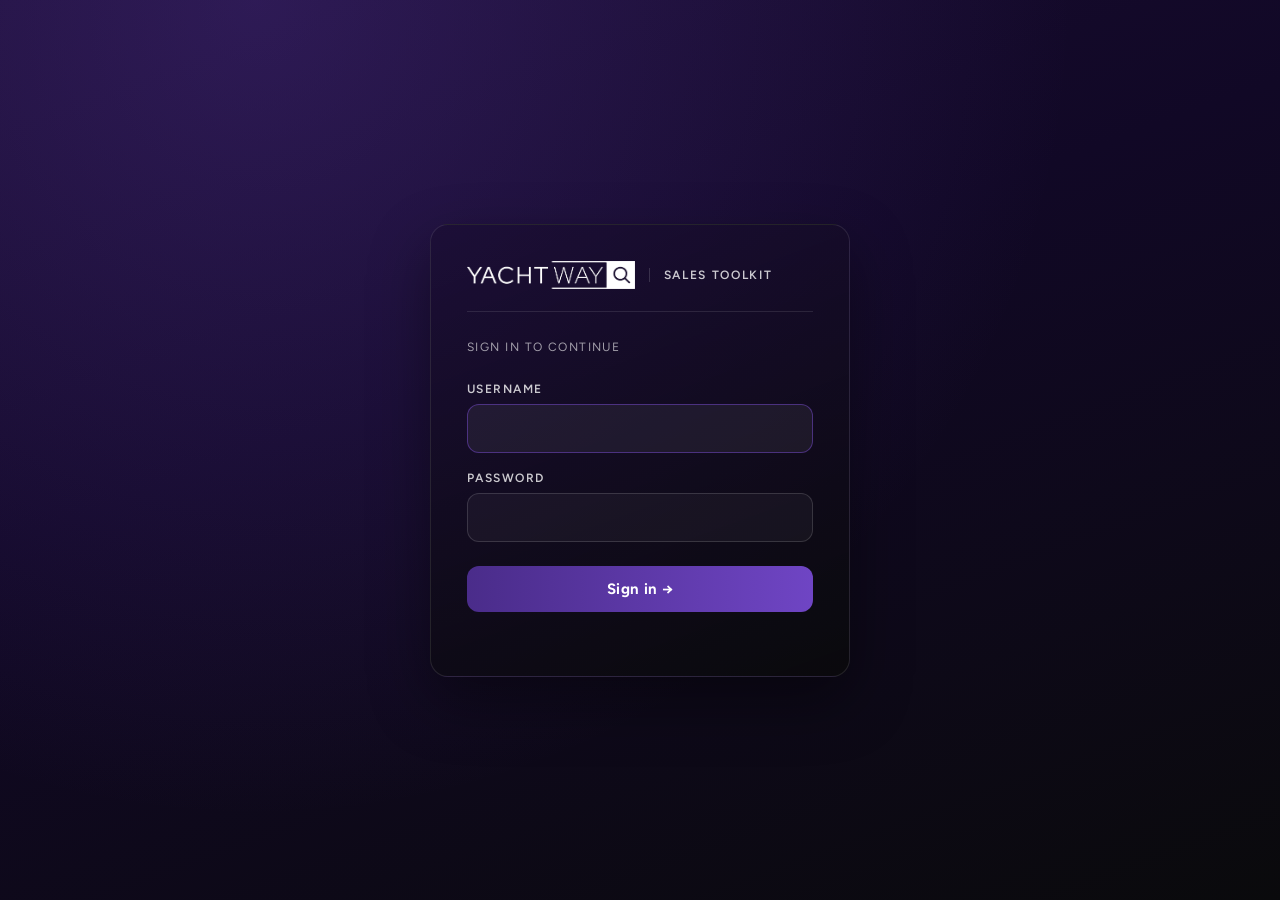
==== commit 51700440: "Add files via upload" ====
--- a/index.html
+++ b/index.html
@@ -2,5775 +2,2727 @@
 <html lang="en">
 <head>
 <meta charset="UTF-8" />
-<title>YachtWay · Presentation</title>
-<meta name="viewport" content="width=device-width, initial-scale=1.0" />
-<template id="__bundler_thumbnail" data-bg-color="#1a0d33">
-  <svg viewBox="0 0 1200 800" xmlns="http://www.w3.org/2000/svg">
-    <rect width="1200" height="800" fill="#1a0d33"/>
-    <text x="600" y="380" text-anchor="middle" font-family="Poppins, system-ui, sans-serif" font-weight="700" font-size="140" fill="#fff" letter-spacing="-4">YACHT</text>
-    <text x="600" y="510" text-anchor="middle" font-family="Poppins, system-ui, sans-serif" font-weight="700" font-size="140" fill="#260754" letter-spacing="-4">WAY</text>
+<title>YachtWay · Sales Presentation Generator</title>
+<template id="__bundler_thumbnail">
+  <svg xmlns="http://www.w3.org/2000/svg" viewBox="0 0 100 100">
+    <rect width="100" height="100" fill="#0a0a0c"/>
+    <rect x="30" y="30" width="40" height="40" rx="6" fill="none" stroke="#b69de8" stroke-width="2"/>
+    <text x="50" y="56" text-anchor="middle" font-family="system-ui, sans-serif" font-size="14" font-weight="700" fill="#b69de8">YW</text>
   </svg>
 </template>
 <link rel="stylesheet" href="tokens.css" />
-<link rel="stylesheet" href="deck.css" />
-<script src="https://unpkg.com/react@18.3.1/umd/react.development.js" integrity="sha384-hD6/rw4ppMLGNu3tX5cjIb+uRZ7UkRJ6BPkLpg4hAu/6onKUg4lLsHAs9EBPT82L" crossorigin="anonymous"></script>
-<script src="https://unpkg.com/react-dom@18.3.1/umd/react-dom.development.js" integrity="sha384-u6aeetuaXnQ38mYT8rp6sbXaQe3NL9t+IBXmnYxwkUI2Hw4bsp2Wvmx4yRQF1uAm" crossorigin="anonymous"></script>
-<script src="https://unpkg.com/@babel/standalone@7.29.0/babel.min.js" integrity="sha384-m08KidiNqLdpJqLq95G/LEi8Qvjl/xUYll3QILypMoQ65QorJ9Lvtp2RXYGBFj1y" crossorigin="anonymous"></script>
-<script src="deck-stage.js"></script>
+<style>
+  * { box-sizing: border-box; margin: 0; padding: 0; }
+  html, body {
+    background: linear-gradient(160deg, #1a0d33 0%, #110826 40%, #0a0a0c 100%);
+    color: #fff;
+    font-family: "Figtree", system-ui, sans-serif;
+    min-height: 100vh;
+  }
+  body {
+    display: grid;
+    place-items: center;
+    padding: 60px 24px;
+  }
+
+  /* Ambient */
+  body::before {
+    content: "";
+    position: fixed; inset: 0;
+    background:
+      radial-gradient(ellipse 900px 600px at 80% 15%, rgba(182,157,232,.18), transparent 60%),
+      radial-gradient(ellipse 1100px 700px at 15% 90%, rgba(74,44,138,.20), transparent 60%);
+    pointer-events: none;
+    z-index: 0;
+  }
+
+  body {
+    margin: 0;
+    min-height: 100vh;
+    color: #fff;
+    background:
+      radial-gradient(circle at 110% 100%, rgba(10,10,12,.7), transparent 60%),
+      linear-gradient(160deg, #1a0d33 0%, #110826 40%, #0a0a0c 100%);
+    font-family: "Figtree", system-ui, -apple-system, sans-serif;
+    padding: 32px clamp(20px, 4vw, 60px);
+    box-sizing: border-box;
+    overflow-x: hidden;
+  }
+  .stage {
+    position: relative;
+    z-index: 1;
+    width: 100%;
+    max-width: 1480px;
+    margin: 0 auto;
+    display: grid;
+    grid-template-columns: minmax(260px, 320px) 1fr;
+    gap: clamp(28px, 4vw, 64px);
+    align-items: start;
+  }
+
+  .intro {
+    position: sticky;
+    top: 32px;
+    padding-top: 8px;
+  }
+  .brand {
+    display: flex;
+    align-items: center;
+    gap: 14px;
+    margin-bottom: 32px;
+  }
+  .brand img { height: 28px; }
+  .brand-label {
+    font-family: "Figtree", monospace;
+    font-size: 12px;
+    letter-spacing: .18em;
+    color: rgba(255,255,255,.5);
+    text-transform: uppercase;
+    padding-left: 14px;
+    border-left: 1px solid rgba(255,255,255,.18);
+  }
+  h1 {
+    font-family: "Poppins", system-ui, sans-serif;
+    font-weight: 700;
+    font-size: 56px;
+    line-height: 1.0;
+    letter-spacing: -.035em;
+    margin-bottom: 18px;
+  }
+  h1 em {
+    font-style: normal;
+    background: linear-gradient(90deg, #B69DE8, #fff);
+    -webkit-background-clip: text;
+    background-clip: text;
+    -webkit-text-fill-color: transparent;
+  }
+  .intro p {
+    font-size: 19px;
+    line-height: 1.5;
+    color: rgba(255,255,255,.7);
+    max-width: 420px;
+  }
+  .intro-steps {
+    margin-top: 36px;
+    padding-top: 28px;
+    border-top: 1px solid rgba(255,255,255,.12);
+    display: flex;
+    flex-direction: column;
+    gap: 16px;
+    max-width: 420px;
+  }
+  .intro-step {
+    padding: 14px 16px;
+    background: rgba(255,255,255,.03);
+    border: 1px solid rgba(255,255,255,.10);
+    border-radius: 12px;
+  }
+  .intro-step .t {
+    font-size: 14px;
+    line-height: 1.5;
+    color: rgba(255,255,255,.75);
+  }
+  .intro-step .t strong { color: #fff; font-weight: 600; }
+
+  /* Form card */
+  .card {
+    background: linear-gradient(160deg, rgba(26,13,51,.6) 0%, rgba(10,10,12,.85) 100%);
+    border: 1px solid rgba(255,255,255,.10);
+    border-radius: 18px;
+    padding: clamp(28px, 3vw, 40px);
+    box-shadow: 0 24px 60px rgba(0,0,0,.4);
+  }
+  .card-title {
+    font-family: "Figtree", monospace;
+    font-size: 11px;
+    font-weight: 600;
+    letter-spacing: .12em;
+    text-transform: uppercase;
+    color: rgba(255,255,255,.55);
+    margin-bottom: 24px;
+    padding-bottom: 16px;
+    border-bottom: 1px solid rgba(255,255,255,.08);
+  }
+  #config-form {
+    display: grid;
+    grid-template-columns: 1fr 1fr;
+    gap: clamp(18px, 1.8vw, 28px) clamp(22px, 2vw, 32px);
+    align-items: start;
+  }
+  #config-form .field-group {
+    margin: 0;
+  }
+  #config-form .field-group.span-full,
+  #config-form .actions,
+  #config-form .pricing { grid-column: 1 / -1; }
+  @media (max-width: 980px) {
+    #config-form { grid-template-columns: 1fr; }
+  }
+    background: linear-gradient(160deg, rgba(26,13,51,.6) 0%, rgba(10,10,12,.85) 100%);
+    border: 1px solid rgba(255,255,255,.10);
+    border-radius: 24px;
+    padding: 40px 44px;
+    backdrop-filter: blur(20px);
+  }
+  .card-title {
+    font-family: "Figtree", monospace;
+    font-size: 12px;
+    letter-spacing: .18em;
+    color: #B69DE8;
+    text-transform: uppercase;
+    margin-bottom: 24px;
+  }
+
+  .field-group { margin-bottom: 22px; }
+  .field-group:last-child { margin-bottom: 0; }
+  label {
+    display: block;
+    font-family: "Figtree", monospace;
+    font-size: 14px;
+    letter-spacing: .12em;
+    text-transform: uppercase;
+    color: rgba(255,255,255,.78);
+    margin-bottom: 10px;
+    font-weight: 600;
+  }
+  input[type="text"],
+  input[type="number"],
+  select {
+    width: 100%;
+    padding: 14px 16px;
+    background: rgba(255,255,255,.04);
+    border: 1px solid rgba(255,255,255,.14);
+    border-radius: 12px;
+    color: #fff;
+    font-family: "Figtree", system-ui, sans-serif;
+    font-size: 18px;
+    transition: border-color .15s, background .15s;
+  }
+  select {
+    appearance: none;
+    -webkit-appearance: none;
+    -moz-appearance: none;
+    cursor: pointer;
+    background-image: url("data:image/svg+xml;utf8,<svg xmlns='http://www.w3.org/2000/svg' width='12' height='8' viewBox='0 0 12 8' fill='none'><path d='M1 1.5L6 6.5L11 1.5' stroke='%23ffffff80' stroke-width='1.5' stroke-linecap='round'/></svg>");
+    background-repeat: no-repeat;
+    background-position: right 16px center;
+    padding-right: 44px;
+  }
+  select option {
+    background: #1a0d33;
+    color: #fff;
+  }
+  input[type="text"]:focus,
+  input[type="number"]:focus,
+  select:focus {
+    outline: none;
+    border-color: rgba(182,157,232,.6);
+    background: rgba(255,255,255,.06);
+  }
+  /* Compact number cells, label + stepper */
+  .num-cell {
+    display: flex;
+    flex-direction: column;
+    gap: 6px;
+    align-items: flex-start;
+  }
+  .num-cell > label {
+    margin: 0;
+    font-family: "Figtree", monospace;
+    font-size: 11px;
+    letter-spacing: .12em;
+    text-transform: uppercase;
+    color: rgba(255,255,255,.78);
+    font-weight: 600;
+  }
+  .num-cell .stepper {
+    align-self: flex-start;
+  }
+  .num-cell .stepper input {
+    width: 56px;
+    flex: 0 0 56px;
+    min-width: 0;
+  }
+
+  input::placeholder { color: rgba(255,255,255,.55); }
+
+  #team-row {
+    display: flex !important;
+    flex-wrap: wrap;
+    gap: 24px;
+    align-items: flex-end;
+    grid-template-columns: none !important;
+  }
+  #team-row > div { flex: 0 0 auto; }
+
+  /* Segmented controls */
+  .seg {
+    display: grid;
+    grid-auto-flow: column;
+    grid-auto-columns: 1fr;
+    background: rgba(255,255,255,.04);
+    border: 1px solid rgba(255,255,255,.14);
+    border-radius: 12px;
+    padding: 4px;
+    gap: 4px;
+  }
+  .seg button {
+    appearance: none;
+    background: transparent;
+    border: 0;
+    padding: 11px 12px;
+    color: rgba(255,255,255,.62);
+    font-family: "Figtree", system-ui, sans-serif;
+    font-size: 14px;
+    font-weight: 600;
+    letter-spacing: -.005em;
+    border-radius: 9px;
+    cursor: pointer;
+    transition: background .15s, color .15s;
+  }
+  .seg button:hover { color: #fff; }
+  .seg button[aria-pressed="true"] {
+    background: linear-gradient(180deg, rgba(182,157,232,.22), rgba(111,69,196,.18));
+    color: #fff;
+    box-shadow: 0 1px 0 rgba(255,255,255,.08) inset;
+  }
+
+  /* Pricing summary */
+  .pricing {
+    padding: 18px 20px;
+    border-radius: 14px;
+    background: rgba(182,157,232,.06);
+    border: 1px solid rgba(182,157,232,.22);
+  }
+  .pricing-head {
+    display: flex; align-items: baseline; justify-content: space-between;
+    margin-bottom: 12px; gap: 12px;
+  }
+  .pricing-head .lbl {
+    font-family: "Figtree", monospace;
+    font-size: 11px; letter-spacing: .14em; text-transform: uppercase;
+    color: rgba(255,255,255,.6); font-weight: 600;
+  }
+  .pricing-head .total {
+    font-family: "Poppins", system-ui, sans-serif;
+    font-weight: 700; font-size: 24px; letter-spacing: -.02em;
+    color: #fff;
+  }
+  .pricing-head .total .per { font-size: 13px; color: rgba(255,255,255,.5); font-weight: 500; margin-left: 4px; }
+  .line {
+    display: grid; grid-template-columns: 1fr auto auto;
+    align-items: baseline;
+    gap: 12px;
+    padding: 6px 0;
+    font-size: 14px;
+    color: rgba(255,255,255,.78);
+    border-top: 1px dashed rgba(255,255,255,.08);
+  }
+  .line:first-of-type { border-top: 0; }
+  .line .name { color: rgba(255,255,255,.82); }
+  .line .qty {
+    font-family: "Figtree", monospace;
+    font-size: 12px; color: rgba(255,255,255,.45);
+    font-variant-numeric: tabular-nums;
+  }
+  .line .amt {
+    font-variant-numeric: tabular-nums;
+    color: #fff; font-weight: 600;
+  }
+  .line.muted { color: rgba(255,255,255,.4); }
+  .line.muted .amt { color: rgba(255,255,255,.4); font-weight: 500; }
+  .pricing-foot {
+    margin-top: 10px; padding-top: 10px;
+    border-top: 1px solid rgba(255,255,255,.10);
+    display: flex; justify-content: space-between; align-items: baseline;
+    font-size: 16px;
+    color: rgba(255,255,255,.78);
+  }
+  .pricing-foot strong { color: #fff; font-weight: 600; }
+
+  /* Add-on toggles */
+  .addons {
+    display: grid;
+    grid-template-columns: 1fr 1fr;
+    gap: 8px;
+  }
+  .addon {
+    display: flex; align-items: center; gap: 10px;
+    padding: 10px 12px;
+    background: rgba(255,255,255,.04);
+    border: 1px solid rgba(255,255,255,.14);
+    border-radius: 10px;
+    cursor: pointer;
+    transition: border-color .15s, background .15s;
+    font-size: 13px;
+    color: rgba(255,255,255,.78);
+  }
+  .addon:hover { border-color: rgba(182,157,232,.4); }
+  .addon.on {
+    border-color: rgba(182,157,232,.5);
+    background: rgba(182,157,232,.10);
+    color: #fff;
+  }
+  .addon input { display: none; }
+  .addon .dot {
+    width: 14px; height: 14px; border-radius: 4px;
+    border: 1.5px solid rgba(255,255,255,.4);
+    flex-shrink: 0;
+    display: grid; place-items: center;
+  }
+  .addon.on .dot {
+    background: #B69DE8; border-color: #B69DE8;
+  }
+  .addon.on .dot::after {
+    content: ""; width: 6px; height: 6px; background: #1a0d33; border-radius: 1px;
+  }
+  .addon .price {
+    margin-left: auto;
+    font-family: "Figtree", monospace;
+    font-size: 12px; color: rgba(255,255,255,.5);
+    font-variant-numeric: tabular-nums;
+  }
+  .addon.unavailable { opacity: .4; cursor: not-allowed; }
+  .addon.unavailable .price { color: rgba(255,255,255,.3); }
+  .addon .info-i {
+    width: 18px; height: 18px;
+    border-radius: 50%;
+    background: rgba(255,255,255,.10);
+    color: rgba(255,255,255,.65);
+    border: 1px solid rgba(255,255,255,.18);
+    font-family: "Figtree", system-ui, sans-serif;
+    font-style: italic;
+    font-weight: 700;
+    font-size: 11px;
+    line-height: 1;
+    display: inline-flex; align-items: center; justify-content: center;
+    cursor: help;
+    flex-shrink: 0;
+    position: relative;
+  }
+  .addon .info-i:hover {
+    background: rgba(111,69,196,.5);
+    color: #fff;
+    border-color: rgba(111,69,196,.8);
+  }
+  .addon .info-i::after {
+    content: attr(data-tip);
+    position: absolute;
+    bottom: calc(100% + 10px);
+    left: 50%;
+    transform: translateX(-50%);
+    padding: 12px 14px;
+    background: #1a0d33;
+    border: 1px solid rgba(111,69,196,.5);
+    border-radius: 10px;
+    color: #fff;
+    font-family: "Figtree", system-ui, sans-serif;
+    font-style: normal;
+    font-weight: 400;
+    font-size: 13px;
+    line-height: 1.45;
+    letter-spacing: 0;
+    text-transform: none;
+    width: 320px;
+    text-align: left;
+    box-shadow: 0 18px 40px rgba(0,0,0,.5);
+    opacity: 0;
+    pointer-events: none;
+    transition: opacity .15s;
+    z-index: 20;
+    white-space: normal;
+  }
+  .addon .info-i:hover::after { opacity: 1; }
+
+  /* Brand list (shipyard) */
+  .brand-stepper {
+    display: flex; align-items: center;
+    gap: 16px;
+    padding: 14px 16px;
+    background: rgba(182,157,232,.06);
+    border: 1px solid rgba(182,157,232,.22);
+    border-radius: 12px;
+    margin-bottom: 12px;
+  }
+  .brand-stepper > label {
+    margin: 0;
+    font-family: "Figtree", monospace;
+    font-size: 12px;
+    letter-spacing: .12em;
+    text-transform: uppercase;
+    color: rgba(255,255,255,.78);
+    font-weight: 600;
+    flex: 1;
+  }
+  .stepper {
+    display: inline-flex;
+    align-items: stretch;
+    background: rgba(0,0,0,.25);
+    border: 1px solid rgba(255,255,255,.14);
+    border-radius: 10px;
+    overflow: hidden;
+  }
+  .stepper .step-btn {
+    appearance: none;
+    background: transparent;
+    border: 0;
+    width: 36px;
+    color: rgba(255,255,255,.7);
+    font-family: "Poppins", system-ui, sans-serif;
+    font-size: 18px;
+    font-weight: 600;
+    cursor: pointer;
+    transition: background .15s, color .15s;
+  }
+  .stepper .step-btn:hover {
+    background: rgba(182,157,232,.18);
+    color: #fff;
+  }
+  .stepper .step-btn:disabled {
+    color: rgba(255,255,255,.2);
+    cursor: not-allowed;
+  }
+  .stepper .step-btn:disabled:hover { background: transparent; }
+  .stepper input {
+    width: 56px;
+    text-align: center;
+    background: transparent;
+    border: 0;
+    border-left: 1px solid rgba(255,255,255,.10);
+    border-right: 1px solid rgba(255,255,255,.10);
+    color: #fff;
+    font-family: "Poppins", system-ui, sans-serif;
+    font-size: 18px;
+    font-weight: 700;
+    padding: 8px 0;
+  }
+  .stepper input:focus { outline: none; }
+  .brand-stepper .step-hint {
+    font-family: "Figtree", monospace;
+    font-size: 11px;
+    letter-spacing: .08em;
+    color: rgba(255,255,255,.4);
+  }
+  .brand-list {
+    display: flex; flex-direction: column;
+    gap: 8px;
+    margin-bottom: 8px;
+  }
+  .brand-row {
+    display: grid;
+    grid-template-columns: 22px 1fr 32px;
+    gap: 10px;
+    align-items: center;
+  }
+  .brand-row .idx {
+    font-family: "Figtree", monospace;
+    font-size: 11px; letter-spacing: .08em;
+    color: rgba(255,255,255,.4); text-align: right;
+  }
+  .brand-row input {
+    width: 100%;
+    padding: 10px 12px;
+    background: rgba(255,255,255,.04);
+    border: 1px solid rgba(255,255,255,.14);
+    border-radius: 10px;
+    color: #fff; font-family: inherit; font-size: 15px;
+    transition: border-color .15s;
+  }
+  .brand-row input:focus {
+    outline: none;
+    border-color: rgba(182,157,232,.55);
+  }
+  .brand-row .rm {
+    appearance: none; background: transparent; border: 0;
+    color: rgba(255,255,255,.35); font-size: 18px;
+    cursor: pointer; line-height: 1; padding: 4px;
+    border-radius: 6px;
+  }
+  .brand-row .rm:hover { color: #ff7a59; background: rgba(255,255,255,.04); }
+  .add-brand {
+    appearance: none;
+    background: rgba(182,157,232,.08);
+    border: 1px dashed rgba(182,157,232,.4);
+    color: rgba(255,255,255,.78);
+    padding: 10px 14px; border-radius: 10px;
+    font-family: inherit; font-size: 13px; font-weight: 600;
+    cursor: pointer; transition: background .15s, border-color .15s;
+    display: inline-flex; align-items: center; gap: 8px;
+  }
+  .add-brand:hover {
+    background: rgba(182,157,232,.16);
+    border-color: rgba(182,157,232,.7);
+    color: #fff;
+  }
+  .add-brand .plus {
+    width: 18px; height: 18px;
+    background: rgba(182,157,232,.5);
+    color: #1a0d33; border-radius: 50%;
+    display: grid; place-items: center;
+    font-weight: 700; font-size: 14px;
+  }
+
+  /* Inventory follow-up. */
+  .inv-q {
+    margin-top: 14px;
+    padding: 14px 16px;
+    background: rgba(255,255,255,.03);
+    border: 1px solid rgba(255,255,255,.10);
+    border-radius: 12px;
+  }
+  .inv-q-row {
+    display: flex; align-items: center; justify-content: space-between;
+    gap: 12px;
+    padding: 4px 0;
+  }
+  .inv-q-row + .inv-q-row { margin-top: 8px; border-top: 1px dashed rgba(255,255,255,.08); padding-top: 12px; }
+  .inv-q-label {
+    font-family: "Figtree", monospace;
+    font-size: 12px;
+    letter-spacing: .10em;
+    text-transform: uppercase;
+    color: rgba(255,255,255,.78);
+    font-weight: 600;
+  }
+  .seg.seg-mini { padding: 3px; }
+  .seg.seg-mini button {
+    padding: 7px 14px;
+    font-size: 12px;
+    letter-spacing: .04em;
+  }
+  .inv-q-note {
+    margin-top: 10px;
+    padding-top: 10px;
+    border-top: 1px dashed rgba(255,255,255,.08);
+    font-family: "Figtree", monospace;
+    font-size: 11px;
+    letter-spacing: .08em;
+    text-transform: uppercase;
+    line-height: 1.5;
+  }
+  .inv-q-note.include { color: #5fd398; }
+  .inv-q-note.skip    { color: rgba(255,255,255,.4); }
+
+  /* Central listings field */
+  .cl-card {
+    padding: 16px 18px;
+    background: rgba(255,200,80,.06);
+    border: 1px solid rgba(255,200,80,.30);
+    border-radius: 12px;
+  }
+  .cl-card .cl-hint {
+    font-family: "Figtree", monospace;
+    font-size: 11px; letter-spacing: .08em;
+    color: #f5c87a;
+    line-height: 1.5;
+    margin-bottom: 10px;
+    font-weight: 600;
+  }
+  .cl-input-row {
+    display: flex; align-items: center; gap: 12px;
+  }
+  .cl-input-row input[type="number"] {
+    flex: 0 0 160px;
+    padding: 12px 14px;
+    background: rgba(0,0,0,.25);
+    border: 1px solid rgba(255,200,80,.4);
+    border-radius: 10px;
+    color: #fff;
+    font-family: "Poppins", system-ui, sans-serif;
+    font-size: 20px;
+    font-weight: 700;
+    letter-spacing: -.01em;
+  }
+  .cl-input-row input[type="number"]:focus {
+    outline: none;
+    border-color: rgba(255,200,80,.7);
+  }
+  .cl-input-row .cl-suffix {
+    font-family: "Figtree", monospace;
+    font-size: 12px; letter-spacing: .12em;
+    text-transform: uppercase;
+    color: rgba(255,255,255,.55);
+  }
+
+  /* Website URL row */
+  .website-url-row {
+    display: grid;
+    grid-template-columns: 140px 1fr;
+    align-items: center;
+    gap: 14px;
+    margin-top: 14px;
+    padding: 14px 16px;
+    background: rgba(255,255,255,.03);
+    border: 1px solid rgba(255,255,255,.10);
+    border-radius: 12px;
+  }
+  .website-url-row .url-lbl {
+    margin: 0;
+    font-family: "Figtree", monospace;
+    font-size: 12px;
+    letter-spacing: .12em;
+    text-transform: uppercase;
+    color: rgba(255,255,255,.78);
+    font-weight: 600;
+  }
+  .website-url-row input {
+    width: 100%;
+    padding: 10px 14px;
+    background: rgba(0,0,0,.25);
+    border: 1px solid rgba(255,255,255,.14);
+    border-radius: 10px;
+    color: #fff;
+    font-family: "Figtree", system-ui, sans-serif;
+    font-size: 16px;
+  }
+  .website-url-row input:focus {
+    outline: none;
+    border-color: rgba(111,69,196,.55);
+  }
+
+  /* Website-score slider */
+  .ws-slider {
+    background: rgba(255,255,255,.03);
+    border: 1px solid rgba(255,255,255,.10);
+    border-radius: 12px;
+    padding: 18px 18px 14px;
+  }
+  .ws-score-line {
+    display: flex; align-items: center; gap: 14px;
+    margin-bottom: 12px;
+  }
+  .ws-score-num {
+    font-family: "Poppins", system-ui, sans-serif;
+    font-weight: 700;
+    font-size: 36px;
+    line-height: 1;
+    color: #fff;
+    font-variant-numeric: tabular-nums;
+    letter-spacing: -.02em;
+    min-width: 56px;
+  }
+  .ws-readout {
+    font-family: "Poppins", system-ui, sans-serif;
+    font-weight: 700;
+    font-size: 16px;
+    color: #b69de8;
+    letter-spacing: .02em;
+  }
+  .ws-readout-sub {
+    font-family: "Figtree", monospace;
+    font-size: 11px;
+    letter-spacing: .12em;
+    text-transform: uppercase;
+    color: rgba(95,211,152,.9);
+    margin-top: 2px;
+  }
+  .ws-readout-sub.muted {
+    color: rgba(255,255,255,.4);
+  }
+  .ws-slider input[type="range"] {
+    -webkit-appearance: none;
+    appearance: none;
+    width: 100%;
+    background: transparent;
+    margin: 6px 0 10px;
+  }
+  .ws-slider input[type="range"]::-webkit-slider-runnable-track {
+    height: 8px;
+    border-radius: 999px;
+    background: linear-gradient(90deg, #4aa6ff 0%, #6bc8ff 30%, #f4a83a 60%, #ef4444 100%);
+  }
+  .ws-slider input[type="range"]::-moz-range-track {
+    height: 8px;
+    border-radius: 999px;
+    background: linear-gradient(90deg, #4aa6ff 0%, #6bc8ff 30%, #f4a83a 60%, #ef4444 100%);
+  }
+  .ws-slider input[type="range"]::-webkit-slider-thumb {
+    -webkit-appearance: none;
+    appearance: none;
+    width: 22px; height: 22px;
+    border-radius: 50%;
+    background: #fff;
+    border: 3px solid #4a2c8a;
+    margin-top: -7px;
+    cursor: pointer;
+    box-shadow: 0 2px 6px rgba(0,0,0,.4);
+  }
+  .ws-slider input[type="range"]::-moz-range-thumb {
+    width: 22px; height: 22px;
+    border-radius: 50%;
+    background: #fff;
+    border: 3px solid #4a2c8a;
+    cursor: pointer;
+  }
+  .ws-stops {
+    display: grid;
+    grid-template-columns: 1fr 1fr 1fr;
+    font-family: "Figtree", monospace;
+    font-size: 11px;
+    letter-spacing: .08em;
+    text-transform: uppercase;
+    color: rgba(255,255,255,.5);
+    margin-top: 4px;
+  }
+  .ws-stops span:first-child { text-align: left; }
+  .ws-stops span:last-child  { text-align: right; }
+
+  .iq-desc {
+    font-family: "Figtree", monospace;
+    font-size: 11px;
+    letter-spacing: .08em;
+    color: rgba(255,255,255,.55);
+    margin-top: 2px;
+    line-height: 1.4;
+  }
+  details.iq-legend {
+    margin-top: 12px;
+    border: 1px dashed rgba(255,255,255,.10);
+    border-radius: 10px;
+    font-family: "Figtree", system-ui, sans-serif;
+    color: rgba(255,255,255,.55);
+  }
+  details.iq-legend > summary {
+    list-style: none;
+    cursor: pointer;
+    padding: 10px 14px;
+    display: flex;
+    align-items: center;
+    gap: 8px;
+    font-size: 12px;
+    letter-spacing: .04em;
+    color: rgba(255,255,255,.7);
+    user-select: none;
+  }
+  details.iq-legend > summary::-webkit-details-marker { display: none; }
+  details.iq-legend > summary::before {
+    content: "▸";
+    color: rgba(255,255,255,.5);
+    font-size: 10px;
+    transition: transform .15s;
+    display: inline-block;
+  }
+  details.iq-legend[open] > summary::before {
+    transform: rotate(90deg);
+  }
+  details.iq-legend > summary:hover { color: rgba(255,255,255,.9); }
+  details.iq-legend > .iq-legend-body {
+    padding: 4px 14px 14px;
+    display: grid;
+    gap: 6px;
+    font-size: 12px;
+    line-height: 1.45;
+    color: rgba(255,255,255,.55);
+  }
+  details.iq-legend > .iq-legend-body strong {
+    color: rgba(255,255,255,.85); font-weight: 600;
+  }
+
+  /* Presenter card (locked to preset team, pick 1 or 2) */
+  .presenter-card {
+    display: flex;
+    align-items: center;
+    gap: 18px;
+    padding: 16px 18px;
+    background: rgba(182,157,232,.06);
+    border: 1px solid rgba(182,157,232,.22);
+    border-radius: 14px;
+  }
+  .presenter-stack {
+    flex: 0 0 auto;
+    display: flex;
+    align-items: center;
+    height: 64px;
+    min-width: 64px;
+  }
+  .presenter-stack .presenter-avatar + .presenter-avatar {
+    margin-left: -18px;
+  }
+  .presenter-avatar {
+    width: 64px;
+    height: 64px;
+    border-radius: 50%;
+    background: linear-gradient(160deg, rgba(111,69,196,.4), rgba(74,44,138,.3));
+    border: 2px solid #1a0d33;
+    box-shadow: 0 0 0 1px rgba(182,157,232,.35);
+    display: grid;
+    place-items: center;
+    overflow: hidden;
+    flex-shrink: 0;
+    position: relative;
+  }
+  .presenter-avatar.empty {
+    border: 2px dashed rgba(182,157,232,.35);
+    box-shadow: none;
+    background: rgba(255,255,255,.02);
+  }
+  .presenter-avatar img {
+    width: 100%; height: 100%;
+    object-fit: cover;
+  }
+  .presenter-avatar .placeholder,
+  .presenter-avatar .initials {
+    font-family: "Poppins", system-ui, sans-serif;
+    font-weight: 700;
+    font-size: 22px;
+    letter-spacing: -.01em;
+    color: rgba(255,255,255,.9);
+  }
+  .presenter-avatar .placeholder {
+    font-size: 12px;
+    letter-spacing: .14em;
+    color: rgba(255,255,255,.4);
+  }
+  .presenter-pick {
+    flex: 1;
+    min-width: 0;
+    display: flex;
+    flex-direction: column;
+    gap: 8px;
+  }
+  .presenter-chip {
+    display: flex;
+    align-items: center;
+    gap: 12px;
+    padding: 10px 14px 10px 10px;
+    background: rgba(255,255,255,.04);
+    border: 1px solid rgba(255,255,255,.12);
+    border-radius: 12px;
+    cursor: pointer;
+    transition: background .15s, border-color .15s;
+  }
+  .presenter-chip:hover {
+    background: rgba(182,157,232,.10);
+    border-color: rgba(182,157,232,.35);
+  }
+  .presenter-chip.on {
+    background: rgba(127,86,217,.18);
+    border-color: rgba(127,86,217,.6);
+  }
+  .presenter-chip.locked {
+    opacity: .35;
+    cursor: not-allowed;
+  }
+  .presenter-chip .chip-thumb {
+    width: 36px; height: 36px;
+    border-radius: 50%;
+    overflow: hidden;
+    background: linear-gradient(160deg, rgba(111,69,196,.4), rgba(74,44,138,.3));
+    border: 1px solid rgba(255,255,255,.10);
+    flex-shrink: 0;
+    display: grid;
+    place-items: center;
+  }
+  .presenter-chip .chip-thumb img {
+    width: 100%; height: 100%; object-fit: cover;
+  }
+  .presenter-chip .chip-thumb .initials {
+    font-family: "Poppins", system-ui, sans-serif;
+    font-weight: 700;
+    font-size: 13px;
+    color: rgba(255,255,255,.9);
+  }
+  .presenter-chip .chip-meta {
+    flex: 1;
+    min-width: 0;
+    display: flex;
+    flex-direction: column;
+    gap: 1px;
+  }
+  .presenter-chip .chip-name {
+    font-family: "Figtree", system-ui, sans-serif;
+    font-size: 15px;
+    font-weight: 600;
+    color: #fff;
+    letter-spacing: -.005em;
+  }
+  .presenter-chip .chip-title {
+    font-family: "Figtree", monospace;
+    font-size: 11px;
+    letter-spacing: .08em;
+    text-transform: uppercase;
+    color: rgba(255,255,255,.55);
+  }
+  .presenter-chip.on .chip-title {
+    color: #b69de8;
+  }
+  .presenter-chip .chip-check {
+    width: 22px; height: 22px;
+    border-radius: 6px;
+    border: 1.5px solid rgba(255,255,255,.25);
+    flex-shrink: 0;
+    display: grid;
+    place-items: center;
+    transition: background .15s, border-color .15s;
+  }
+  .presenter-chip.on .chip-check {
+    background: #7F56D9;
+    border-color: #7F56D9;
+  }
+  .presenter-chip.on .chip-check::after {
+    content: "";
+    width: 10px; height: 6px;
+    border-left: 2px solid #fff;
+    border-bottom: 2px solid #fff;
+    transform: rotate(-45deg) translate(1px, -1px);
+  }
+  .presenter-hint {
+    font-family: "Figtree", monospace;
+    font-size: 11px;
+    letter-spacing: .10em;
+    text-transform: uppercase;
+    color: rgba(255,255,255,.4);
+    margin-top: 2px;
+  }
+
+  /* Logo upload */
+  .logo-zone {
+    position: relative;
+    display: flex;
+    align-items: center;
+    gap: 16px;
+    padding: 16px;
+    background: rgba(255,255,255,.03);
+    border: 1px dashed rgba(255,255,255,.25);
+    border-radius: 14px;
+    cursor: pointer;
+    transition: border-color .15s, background .15s;
+  }
+  .logo-zone:hover {
+    border-color: rgba(182,157,232,.6);
+    background: rgba(182,157,232,.06);
+  }
+  .logo-zone.has-file {
+    border-style: solid;
+    border-color: rgba(182,157,232,.4);
+    background: rgba(182,157,232,.06);
+  }
+  .logo-zone input[type="file"] {
+    position: absolute;
+    inset: 0;
+    opacity: 0;
+    cursor: pointer;
+  }
+  .logo-preview {
+    flex: 0 0 80px;
+    width: 80px;
+    height: 80px;
+    border-radius: 10px;
+    background: rgba(255,255,255,.04);
+    display: grid;
+    place-items: center;
+    overflow: hidden;
+  }
+  .logo-preview img,
+  .logo-preview object {
+    max-width: 70px;
+    max-height: 70px;
+    width: auto;
+    height: auto;
+    object-fit: contain;
+  }
+  .logo-preview .placeholder {
+    font-family: "Figtree", monospace;
+    font-size: 11px;
+    letter-spacing: .14em;
+    color: rgba(255,255,255,.35);
+    text-transform: uppercase;
+  }
+  .logo-meta {
+    flex: 1;
+    min-width: 0;
+  }
+  .logo-meta .lname {
+    font-size: 16px;
+    color: #fff;
+    margin-bottom: 4px;
+    font-weight: 500;
+    overflow: hidden;
+    white-space: nowrap;
+    text-overflow: ellipsis;
+  }
+  .logo-meta .lname.empty { color: rgba(255,255,255,.55); font-weight: 400; }
+  .logo-meta .lhint {
+    font-size: 13px;
+    color: rgba(255,255,255,.45);
+  }
+
+  .actions {
+    padding-top: 28px;
+    border-top: 1px solid rgba(255,255,255,.10);
+    display: flex;
+    flex-direction: column;
+    gap: 12px;
+  }
+  .btn {
+    display: flex;
+    align-items: center;
+    justify-content: center;
+    gap: 10px;
+    padding: 16px 24px;
+    border-radius: 12px;
+    border: 1px solid transparent;
+    font-family: "Poppins", system-ui, sans-serif;
+    font-size: 16px;
+    font-weight: 600;
+    letter-spacing: -.01em;
+    cursor: pointer;
+    transition: filter .15s, background .15s, border-color .15s;
+  }
+  .btn-primary {
+    background: #4B0EA3;
+    color: #fff;
+    border-color: rgba(127,86,217,.5);
+  }
+  .btn-primary:hover {
+    background: #5B1FB8;
+    filter: none;
+  }
+  .btn-secondary {
+    background: rgba(255,255,255,.06);
+    color: rgba(255,255,255,.85);
+    border-color: rgba(255,255,255,.18);
+  }
+  .btn-secondary:hover {
+    background: rgba(255,255,255,.10);
+    border-color: rgba(255,255,255,.28);
+  }
+
+  /* Saved presets */
+  .presets {
+    margin-top: 28px;
+    padding-top: 22px;
+    border-top: 1px solid rgba(255,255,255,.10);
+  }
+  .presets-title {
+    font-family: "Figtree", monospace;
+    font-size: 11px;
+    letter-spacing: .14em;
+    text-transform: uppercase;
+    color: rgba(255,255,255,.5);
+    margin-bottom: 12px;
+    font-weight: 600;
+  }
+  .preset-list {
+    display: flex;
+    flex-wrap: wrap;
+    gap: 8px;
+  }
+  .preset-pill {
+    padding: 8px 14px;
+    background: rgba(255,255,255,.04);
+    border: 1px solid rgba(255,255,255,.14);
+    border-radius: 999px;
+    font-size: 13px;
+    color: rgba(255,255,255,.78);
+    cursor: pointer;
+    transition: background .15s, color .15s;
+    position: relative;
+  }
+  .preset-pill:hover {
+    background: rgba(182,157,232,.12);
+    color: #fff;
+  }
+  .preset-pill .x {
+    margin-left: 8px;
+    color: rgba(255,255,255,.35);
+    font-size: 14px;
+  }
+  .preset-pill .x:hover { color: #ff7a59; }
+
+  @media (max-width: 1100px) {
+    .stage { grid-template-columns: 1fr; gap: 32px; }
+    .intro { position: static; padding-top: 0; }
+    h1 { font-size: 42px; }
+  }
+</style>
+</head>
+<body>
+
+<!-- Client-side auth gate. Hides the form behind a username/password screen.
+     Credentials hardcoded below, anyone with view-source can bypass, so this
+     is a soft deterrent, not real security. -->
+<style>
+  body:not(.authed) > .stage { display: none !important; }
+  body:not(.authed) #login-gate { display: flex; }
+  body.authed #login-gate { display: none; }
+
+  #login-gate {
+    position: fixed; inset: 0;
+    display: flex; align-items: center; justify-content: center;
+    padding: 24px;
+    z-index: 9999;
+    background:
+      radial-gradient(circle at 20% 0%, rgba(111,69,196,.25), transparent 60%),
+      linear-gradient(160deg, #1a0d33 0%, #110826 40%, #0a0a0c 100%);
+  }
+  .login-card {
+    width: 100%; max-width: 420px;
+    padding: 36px 36px 32px;
+    background: linear-gradient(160deg, rgba(26,13,51,.7) 0%, rgba(10,10,12,.9) 100%);
+    border: 1px solid rgba(255,255,255,.10);
+    border-radius: 18px;
+    box-shadow: 0 24px 60px rgba(0,0,0,.4);
+    color: #fff;
+    font-family: "Figtree", system-ui, sans-serif;
+  }
+  .login-card .brand {
+    font-family: "Poppins", system-ui, sans-serif;
+    font-weight: 700;
+    font-size: 22px;
+    letter-spacing: -.01em;
+    margin-bottom: 4px;
+  }
+  .login-card .brand-lockup {
+    display: flex; align-items: center; gap: 14px;
+    margin-bottom: 28px;
+    padding-bottom: 22px;
+    border-bottom: 1px solid rgba(255,255,255,.10);
+  }
+  .login-card .brand-lockup img {
+    height: 28px; width: auto; display: block;
+  }
+  .login-card .brand-lockup .brand-label {
+    font-family: "Figtree", monospace;
+    font-size: 12px;
+    font-weight: 600;
+    letter-spacing: .14em;
+    text-transform: uppercase;
+    color: rgba(255,255,255,.78);
+    padding-left: 14px;
+    border-left: 1px solid rgba(255,255,255,.15);
+  }
+  .login-card .sub {
+    font-family: "Figtree", monospace;
+    font-size: 12px;
+    letter-spacing: .12em;
+    text-transform: uppercase;
+    color: rgba(255,255,255,.6);
+    margin-bottom: 28px;
+  }
+  .login-card label {
+    display: block;
+    font-family: "Figtree", monospace;
+    font-size: 12px;
+    letter-spacing: .12em;
+    text-transform: uppercase;
+    color: rgba(255,255,255,.78);
+    margin-bottom: 8px;
+    font-weight: 600;
+  }
+  .login-card input {
+    width: 100%;
+    padding: 14px 16px;
+    background: rgba(255,255,255,.04);
+    border: 1px solid rgba(255,255,255,.14);
+    border-radius: 12px;
+    color: #fff;
+    font-family: "Figtree", system-ui, sans-serif;
+    font-size: 16px;
+    margin-bottom: 18px;
+    transition: border-color .15s, background .15s;
+  }
+  .login-card input:focus {
+    outline: none;
+    border-color: rgba(111,69,196,.55);
+    background: rgba(255,255,255,.06);
+  }
+  .login-card button {
+    appearance: none;
+    width: 100%;
+    padding: 14px 18px;
+    background: linear-gradient(90deg, #4A2C8A, #6F45C4);
+    color: #fff;
+    border: 0;
+    border-radius: 12px;
+    font-family: "Figtree", system-ui, sans-serif;
+    font-size: 15px;
+    font-weight: 700;
+    letter-spacing: .02em;
+    cursor: pointer;
+    margin-top: 6px;
+    transition: filter .15s;
+  }
+  .login-card button:hover { filter: brightness(1.12); }
+  .login-card .err {
+    margin-top: 14px;
+    font-size: 13px;
+    color: #ff9b80;
+    min-height: 18px;
+    text-align: center;
+  }
+
+  body.authed #logout-btn { display: inline-flex; }
+  body:not(.authed) #logout-btn { display: none; }
+  #logout-btn {
+    position: fixed;
+    top: 20px; right: 24px;
+    z-index: 9000;
+    align-items: center; gap: 8px;
+    padding: 9px 14px;
+    background: rgba(255,255,255,.05);
+    border: 1px solid rgba(255,255,255,.14);
+    border-radius: 999px;
+    color: rgba(255,255,255,.78);
+    font-family: "Figtree", monospace;
+    font-size: 12px;
+    letter-spacing: .12em;
+    text-transform: uppercase;
+    font-weight: 600;
+    cursor: pointer;
+    transition: color .15s, background .15s, border-color .15s;
+  }
+  #logout-btn:hover {
+    color: #fff;
+    background: rgba(111,69,196,.18);
+    border-color: rgba(111,69,196,.55);
+  }
+  #logout-btn .ico { font-size: 14px; line-height: 1; }
+</style>
+
+<button type="button" id="logout-btn" title="Sign out">
+  <span class="ico">↪</span>
+  <span>Sign out</span>
+</button>
+
+<div id="login-gate" role="dialog" aria-modal="true" aria-label="Sign in">
+  <form class="login-card" id="login-form" autocomplete="off">
+    <div class="brand-lockup">
+      <img src="assets/brand/yachtway-white.png" alt="YachtWay" />
+      <span class="brand-label">Sales Toolkit</span>
+    </div>
+    <div class="sub">Sign in to continue</div>
+
+    <label for="login-user">Username</label>
+    <input type="text" id="login-user" autocomplete="off" autofocus />
+
+    <label for="login-pass">Password</label>
+    <input type="password" id="login-pass" autocomplete="off" />
+
+    <button type="submit">Sign in →</button>
+    <div class="err" id="login-err"></div>
+  </form>
+</div>
+
 <script>
-// Presenter sync: broadcast slide changes to a separate Presenter.html window
-(function() {
-  const KEY = 'yw-deck-slide';
-  let bc;
-  try { bc = new BroadcastChannel('yw-deck-sync'); } catch (e) {}
-  window.addEventListener('message', (e) => {
-    if (!e.data || typeof e.data.slideIndexChanged !== 'number') return;
-    const payload = { index: e.data.slideIndexChanged, total: e.data.deckTotal || 0, t: Date.now() };
-    try { localStorage.setItem(KEY, JSON.stringify(payload)); } catch (err) {}
-    if (bc) bc.postMessage(payload);
+  (function () {
+    // Hardcoded; client-side soft gate, not real auth.
+    const USER = 'Snowflake';
+    const PASS = 'ProjectTakeover';
+    const KEY  = 'yw-sales-authed';
+
+    if (sessionStorage.getItem(KEY) === '1') {
+      document.body.classList.add('authed');
+    }
+
+    const form = document.getElementById('login-form');
+    const userEl = document.getElementById('login-user');
+    const passEl = document.getElementById('login-pass');
+    const errEl  = document.getElementById('login-err');
+
+    form.addEventListener('submit', (e) => {
+      e.preventDefault();
+      const u = userEl.value.trim();
+      const p = passEl.value;
+      if (u === USER && p === PASS) {
+        sessionStorage.setItem(KEY, '1');
+        document.body.classList.add('authed');
+        errEl.textContent = '';
+      } else {
+        errEl.textContent = 'Incorrect username or password.';
+        passEl.value = '';
+        passEl.focus();
+      }
+    });
+
+    // Wire the floating Sign out button.
+    const logoutBtn = document.getElementById('logout-btn');
+    if (logoutBtn) {
+      logoutBtn.addEventListener('click', () => {
+        sessionStorage.removeItem(KEY);
+        document.body.classList.remove('authed');
+        userEl.value = '';
+        passEl.value = '';
+        userEl.focus();
+      });
+    }
+  })();
+</script>
+
+<div class="stage">
+  <!-- Left: intro -->
+  <div class="intro">
+    <div class="brand">
+      <img src="assets/brand/yachtway-white.png" alt="YachtWay" />
+      <span class="brand-label">Sales Toolkit</span>
+    </div>
+    <h1>Personalize the <em>presentation.</em></h1>
+    <p><strong>You are YachtWay in the room.</strong> This is the first impression every future customer gets of the company, and it is how the world will judge you as a professional. A personalized pitch wins a generic showdown every single time. Five minutes here saves the meeting, do not shortcut your own pitch.</p>
+  </div>
+
+  <!-- Right: form -->
+  <div class="card">
+    <div class="card-title" id="card-title">Dealer / Brokerage details</div>
+
+    <!-- Hidden preload of team photos. Each <img> here is what the standalone
+         bundler inlines as a data: URL; the TEAM array then resolves its `photo:`
+         field back to the inlined src on boot. Keep this list in sync with the
+         TEAM array, one img per team member. -->
+    <div id="team-photo-preload" style="display:none;" aria-hidden="true">
+      <img data-team-photo="assets/team/debbie-pettibone-sm.png" src="assets/team/debbie-pettibone-sm.png" alt="">
+      <img data-team-photo="assets/team/gianmarco-sessa-sm.png"  src="assets/team/gianmarco-sessa-sm.png"  alt="">
+      <img data-team-photo="assets/team/heigo-paartalu-sm.png"   src="assets/team/heigo-paartalu-sm.png"   alt="">
+      <img data-team-photo="assets/team/kristi-smith-sm.png"     src="assets/team/kristi-smith-sm.png"     alt="">
+      <img data-team-photo="assets/team/mavil-gonzalez-sm.png"   src="assets/team/mavil-gonzalez-sm.png"   alt="">
+    </div>
+
+    <form id="config-form">
+      <!-- Presenter selector. Locked to a preset team list so the name on the
+           cover slide is never misspelled. Pick 1 or 2 people; photos are
+           auto-attached. -->
+      <div class="field-group span-full" id="presenter-field">
+        <label>Presenter <span style="color:rgba(255,255,255,.5);font-weight:500;font-size:11px;letter-spacing:.10em;">· PICK UP TO 3</span> <span style="color:#ff9b80;font-weight:700;">· MANDATORY</span></label>
+        <div class="presenter-card" id="presenter-card">
+          <div class="presenter-stack" id="presenter-stack">
+            <div class="presenter-avatar empty" id="presenter-avatar-0">
+              <span class="placeholder">YW</span>
+            </div>
+          </div>
+          <div class="presenter-pick" id="presenter-roster">
+            <!-- chips rendered by JS -->
+          </div>
+          <input type="hidden" id="presenter-name" />
+          <input type="hidden" id="presenter-title" />
+        </div>
+      </div>
+
+      <div class="field-group">
+        <label>Region</label>
+        <div class="seg" id="seg-region" role="tablist">
+          <button type="button" data-val="us" aria-pressed="true">United States · USD</button>
+          <button type="button" data-val="eu" aria-pressed="false">Europe · EUR</button>
+        </div>
+      </div>
+
+      <div class="field-group">
+        <label>Account type</label>
+        <div class="seg" id="seg-persona" role="tablist">
+          <button type="button" data-val="dealer" aria-pressed="true">Dealership / Brokerage</button>
+          <button type="button" data-val="shipyard" aria-pressed="false">Shipyard</button>
+        </div>
+      </div>
+
+      <div class="field-group span-full">
+        <label id="logo-label">Dealer logo · white on transparent · SVG or PNG <span style="color:#ff9b80;font-weight:700;">· MANDATORY</span></label>
+        <div class="logo-zone" id="logo-zone">
+          <input type="file" id="logo-input" accept=".svg,.png,.jpg,.jpeg,.webp" />
+          <div class="logo-preview" id="logo-preview">
+            <span class="placeholder">Logo</span>
+          </div>
+          <div class="logo-meta">
+            <div class="lname empty" id="logo-name">Click or drop a file...</div>
+            <div class="lhint">Grab it from their website footer / press kit, or Google "[dealer name] logo PNG". SVG preferred · transparent background · white fill</div>
+          </div>
+        </div>
+      </div>
+
+      <div class="field-group">
+        <label id="name-label">Dealer name <span style="color:#ff9b80;font-weight:700;">· MANDATORY</span></label>
+        <input type="text" id="dealer-name" placeholder="QWERTY Yachts" required />
+        <input type="hidden" id="dealer-short" />
+      </div>
+
+      <!-- State (US) / country (EU). Shown for both dealers and shipyards. -->
+      <div class="field-group span-full" id="state-field" style="display:block;">
+        <label id="state-label">Dealer location · state <span style="color:#ff9b80;font-weight:700;">· MANDATORY</span></label>
+        <select id="dealer-state">
+          <option value="">Select state...</option>
+          <option value="FL">Florida</option>
+          <option value="CA">California</option>
+          <option value="TX">Texas</option>
+          <option value="NY">New York</option>
+          <option value="CT">Connecticut</option>
+          <option value="MA">Massachusetts</option>
+          <option value="MD">Maryland</option>
+          <option value="NJ">New Jersey</option>
+          <option value="NC">North Carolina</option>
+          <option value="SC">South Carolina</option>
+          <option value="GA">Georgia</option>
+          <option value="AL">Alabama</option>
+          <option value="LA">Louisiana</option>
+          <option value="TN">Tennessee</option>
+          <option value="WA">Washington</option>
+          <option value="OR">Oregon</option>
+          <option value="AZ">Arizona</option>
+          <option value="NV">Nevada</option>
+          <option value="MI">Michigan</option>
+          <option value="OTHER">Other US state</option>
+        </select>
+        <div id="state-hint" style="font-size:12px;color:rgba(255,255,255,.4);margin-top:6px;line-height:1.4;">
+          South Florida dealers get the YachtWay Studio pitch slide. Other states skip it.
+        </div>
+      </div>
+
+      <!-- Dealer-only: authorized dealer flag (unlocks the Authorized Dealers slide) -->
+      <div class="field-group span-full" id="dealer-fields" style="display:block;">
+        <label>Account category <span style="color:#ff9b80;font-weight:700;">· MANDATORY</span></label>
+        <div class="seg" id="seg-dealer-type" role="tablist">
+          <button type="button" data-val="brokerage" aria-pressed="true">Brokerage</button>
+          <button type="button" data-val="authorized" aria-pressed="false">Authorized dealer for a brand</button>
+        </div>
+
+      </div>
+
+      <!-- Shipyard-only: distribution model -->
+      <div class="field-group span-full" id="shipyard-fields" style="display:none;">
+        <label>Distribution model</label>
+        <div class="seg" id="seg-distribution" role="tablist">
+          <button type="button" data-val="factory" aria-pressed="true">Factory direct</button>
+          <button type="button" data-val="dealer-network" aria-pressed="false">Dealer network</button>
+        </div>
+        <div id="dealers-row" style="display:none; margin-top:12px;">
+          <input type="number" id="dealer-count" placeholder="How many dealers in the network?" min="0" />
+        </div>
+      </div>
+
+      <!-- Branded lineup (shipyards + authorized dealers).
+           Sales person enters how many brands; we render that many name inputs. -->
+      <div class="field-group span-full" id="brand-list-wrap" style="display:none;">
+        <div class="brand-stepper">
+          <label for="brand-count" id="brand-count-label">How many brands?</label>
+          <div class="stepper">
+            <button type="button" class="step-btn" id="brand-minus" aria-label="Decrease">−</button>
+            <input type="text" inputmode="numeric" pattern="[0-9]*" id="brand-count" maxlength="2" placeholder="0" />
+            <button type="button" class="step-btn" id="brand-plus" aria-label="Increase">+</button>
+          </div>
+          <span class="step-hint">Up to 10</span>
+        </div>
+        <div class="brand-list" id="brand-list"></div>
+      </div>
+
+      <div class="field-group">
+        <label>Primary attendee <span style="color:#ff9b80;font-weight:700;">· MANDATORY</span></label>
+        <div style="font-size:13px;color:rgba(255,255,255,.65);margin: -4px 0 12px;line-height:1.5;">
+          This is <strong style="color:#fff;">the person you are giving the presentation to</strong>. The decision-maker on the other side of the table. We use their name to personalize the cover and the close.
+        </div>
+        <div class="row-3" style="grid-template-columns: 1fr 1fr;">
+          <input type="text" id="attendee-first" placeholder="First name" required />
+          <input type="text" id="attendee-last"  placeholder="Last name"  required />
+        </div>
+      </div>
+
+      <div class="field-group span-full">
+        <label>Your pitch line <span style="color:#ff9b80;font-weight:700;">· MUST BE UNIQUE FOR THIS PRESENTATION</span></label>
+        <input type="text" id="cover-line" maxlength="80" placeholder="e.g. Maximum visibility in the top search results." />
+        <div style="display:flex;justify-content:space-between;margin-top:6px;font-size:12px;color:rgba(255,255,255,.4);line-height:1.4;">
+          <span>Tailor it to this dealer, no recycled pitches.</span>
+          <span id="cover-line-counter" style="font-family:'Figtree',monospace;letter-spacing:.06em;">0 / 80</span>
+        </div>
+      </div>
+
+
+      <div class="field-group span-full">
+        <label><span id="unit-label">Team & sites</span> · for monthly estimate</label>
+        <div class="row-3" id="team-row">
+          <div class="num-cell">
+            <label for="price-brokers">Brokers</label>
+            <div class="stepper">
+              <button type="button" class="step-btn" data-step="price-brokers" data-dir="-1" aria-label="Decrease">−</button>
+              <input type="text" inputmode="numeric" pattern="[0-9]*" id="price-brokers" placeholder="0" maxlength="3" />
+              <button type="button" class="step-btn" data-step="price-brokers" data-dir="1" aria-label="Increase">+</button>
+            </div>
+          </div>
+          <div class="num-cell">
+            <label for="price-managers">Managers</label>
+            <div class="stepper">
+              <button type="button" class="step-btn" data-step="price-managers" data-dir="-1" aria-label="Decrease">−</button>
+              <input type="text" inputmode="numeric" pattern="[0-9]*" id="price-managers" placeholder="0" maxlength="3" />
+              <button type="button" class="step-btn" data-step="price-managers" data-dir="1" aria-label="Increase">+</button>
+            </div>
+          </div>
+          <div id="units-cell" class="num-cell">
+            <label for="price-units" id="units-label">Offices</label>
+            <div class="stepper">
+              <button type="button" class="step-btn" data-step="price-units" data-dir="-1" aria-label="Decrease">−</button>
+              <input type="text" inputmode="numeric" pattern="[0-9]*" id="price-units" placeholder="0" maxlength="3" />
+              <button type="button" class="step-btn" data-step="price-units" data-dir="1" aria-label="Increase">+</button>
+            </div>
+          </div>
+        </div>
+      </div>
+
+      <div class="field-group span-full">
+        <label>Add-ons</label>
+        <div class="addons" id="addons"></div>
+      </div>
+
+      <div class="pricing" id="pricing">
+        <div class="pricing-head">
+          <span class="lbl">Estimated YachtWay monthly</span>
+          <span class="total" id="price-total">$0<span class="per">/mo</span></span>
+        </div>
+        <div id="price-lines"></div>
+        <div class="pricing-foot">
+          <span id="price-annual">$0 / year</span>
+          <span><strong id="price-region">US</strong> · <span id="price-persona">Dealership</span></span>
+        </div>
+      </div>
+
+      <!-- Dealer-only: website rubric. Score the dealer's current site
+           on a 0–10 scale (we include the redesign slide if < 6) and
+           drop in a homepage screenshot for the side-by-side. -->
+      <div class="field-group dealer-only span-full" id="website-field" style="display:block;">
+        <label>Their current website · score &amp; screenshot</label>
+
+        <div class="ws-slider">
+          <div class="ws-score-line">
+            <div class="ws-score-num" id="ws-readout-num">5</div>
+            <div class="ws-score-meta">
+              <div class="ws-readout" id="ws-readout">Cool</div>
+              <div class="iq-desc" id="ws-desc">Has a feed but feels dated, slow, or hard to navigate on mobile.</div>
+            </div>
+          </div>
+          <input type="range" id="website-score" min="0" max="10" step="1" value="5" />
+          <div class="ws-stops">
+            <span>0 · Freezing</span>
+            <span style="text-align:center;color:rgba(255,255,255,.5);">5</span>
+            <span>10 · Ultra Hot</span>
+          </div>
+          <details class="iq-legend">
+            <summary>See the rating guide</summary>
+            <div class="iq-legend-body">
+              <div><strong>0–1 Freezing:</strong> no website at all, or a single page with phone and email only.</div>
+              <div><strong>2–3 Cold:</strong> has a site but no listing feed, just a contact form. Looks dated.</div>
+              <div><strong>4–6 Cool / Warm:</strong> has a basic feed, but slow, dated layout, poor mobile experience.</div>
+              <div><strong>7–8 Hot:</strong> modern site with working inventory feed, decent mobile, average UX.</div>
+              <div><strong>9–10 Ultra Hot:</strong> professional, fast, mobile-first, clean buyer experience throughout.</div>
+            </div>
+          </details>
+        </div>
+
+        <div class="website-url-row">
+          <label for="website-url" class="url-lbl">Website URL</label>
+          <input type="url" id="website-url" placeholder="https://qwertyyachts.com" />
+        </div>
+
+        <div class="logo-zone" id="screenshot-zone" style="margin-top:14px;">
+          <input type="file" id="screenshot-input" accept=".png,.jpg,.jpeg,.webp" />
+          <div class="logo-preview" id="screenshot-preview" style="flex: 0 0 120px; width: 120px; height: 80px; border-radius: 8px;">
+            <span class="placeholder">Site</span>
+          </div>
+          <div class="logo-info">
+            <div class="logo-title" id="screenshot-name">Drop a homepage screenshot here <span style="color:#ff9b80;font-weight:700;font-size:12px;">· MANDATORY</span></div>
+            <div class="logo-hint">PNG or JPG · always required, regardless of score</div>
+          </div>
+        </div>
+
+        <!-- Inventory follow-up. Determines whether the API pitch slide
+             gets injected: no inventory → show; BoatsGroup feed → show
+             (we want them off BoatsGroup); their own feed → skip. -->
+        <div class="inv-q">
+          <div class="inv-q-row">
+            <div class="inv-q-label">Does the dealer have inventory on their website?</div>
+            <div class="seg seg-mini" id="seg-has-inv" role="tablist">
+              <button type="button" data-val="no"  aria-pressed="true">No</button>
+              <button type="button" data-val="yes" aria-pressed="false">Yes</button>
+            </div>
+          </div>
+          <div class="inv-q-row" id="inv-feed-row" style="display:none;">
+            <div class="inv-q-label">Is it a BoatsGroup API feed?</div>
+            <div class="seg seg-mini" id="seg-inv-feed" role="tablist">
+              <button type="button" data-val="other"      aria-pressed="true">Own / other feed</button>
+              <button type="button" data-val="boatsgroup" aria-pressed="false">BoatsGroup</button>
+            </div>
+          </div>
+        </div>
+      </div>
+
+      <!-- Image quality rubric (dealer-only). Sales person rates the
+           current cover-photo quality on their listings. Low scores
+           trigger a harder Studio pitch and unlock the AI Enhance slide. -->
+      <div class="field-group dealer-only span-full" id="image-quality-field" style="display:block;">
+        <label>Their listing image quality <span style="color:rgba(255,255,255,.4);font-weight:500;font-size:11px;letter-spacing:.10em;">· OPEN A LISTING, JUDGE THE COVER PHOTO</span></label>
+        <div class="ws-slider">
+          <div class="ws-score-line">
+            <div class="ws-score-num" id="iq-readout-num">5</div>
+            <div class="ws-score-meta">
+              <div class="ws-readout" id="iq-readout">Decent</div>
+              <div class="iq-desc" id="iq-desc">In the open water, clearly amateur, but passable for a basic listing.</div>
+            </div>
+          </div>
+          <input type="range" id="image-quality" min="0" max="10" step="1" value="5" />
+          <div class="ws-stops">
+            <span>0 · Very bad</span>
+            <span style="text-align:center;color:rgba(255,255,255,.5);">5</span>
+            <span>10 · Studio quality</span>
+          </div>
+          <details class="iq-legend">
+            <summary>See the rating guide</summary>
+            <div class="iq-legend-body">
+              <div><strong>0–1 Very bad:</strong> boat on a trailer, in a marina, covers still on.</div>
+              <div><strong>2–3 Bad:</strong> pixelated, low resolution, poorly lit interiors, fenders dangling.</div>
+              <div><strong>4–6 Average:</strong> open water, clearly amateur, passes a basic listing.</div>
+              <div><strong>7–8 Good:</strong> sharp, well-lit, mostly clean compositions.</div>
+              <div><strong>9–10 Studio:</strong> full pro shoot, running shots, proper editing, well-staged interiors.</div>
+            </div>
+          </details>
+        </div>
+      </div>
+
+      <!-- Central listings count. Sales person must check the dealer's site
+           for their featured/central listings number. Required for all dealers. -->
+      <div class="field-group dealer-only span-full" id="central-listings-field" style="display:block;">
+        <label>Central listings on their site <span style="color:#ff9b80;font-weight:700;">· MANDATORY · LOOK ON THEIR HOMEPAGE</span></label>
+        <div class="cl-card">
+          <div class="cl-body">
+            <div class="cl-hint" style="font-size: 16px">Look for the dealer's featured / central listings count  only  on their site.</div>
+            <div class="cl-input-row">
+              <input type="number" id="central-listings" min="0" max="99999" placeholder="e.g. 247" />
+              <span class="cl-suffix">central listings</span>
+            </div>
+          </div>
+        </div>
+      </div>
+
+      <div class="actions">
+        <button type="button" class="btn btn-primary" id="open-deck">
+          Open presentation →
+        </button>
+        <button type="button" class="btn btn-secondary" id="copy-link" title="Copy a personalized link, open later or share with yourself">
+          🔗 Copy share link
+        </button>
+        <button type="button" class="btn btn-secondary" id="save-pdf" title="Open the deck and trigger print → Save as PDF">
+          ⬇ Save as PDF
+        </button>
+        <div id="link-feedback" style="flex-basis:100%;font-family:'Figtree',monospace;font-size:11px;letter-spacing:.08em;color:rgba(255,255,255,.5);margin-top:4px;min-height:14px;"></div>
+      </div>
+    </form>
+  </div>
+
+</div>
+
+<script>
+(function () {
+  const STORAGE_KEY = 'yw-preset';
+  const HISTORY_KEY = 'yw-preset-history';
+
+  const $ = (id) => document.getElementById(id);
+
+  // ── Team roster. Locked list so the presenter's name is never misspelled
+  // on the cover slide. Edit this array to add/remove people, set the
+  // displayed title, and (optionally) attach a real photo URL, leave
+  // `photo` empty to fall back to a generated initials avatar.
+  const TEAM = [
+    { name: 'Debbie Pettibone', title: 'Head of FinTech Development & Partnerships', photo: 'assets/team/debbie-pettibone-sm.png' },
+    { name: 'Gianmarco Sessa',  title: 'European Sales Manager',                     photo: 'assets/team/gianmarco-sessa-sm.png' },
+    { name: 'Heigo Paartalu',   title: 'CEO & Co-founder',                           photo: 'assets/team/heigo-paartalu-sm.png' },
+    { name: 'Kristi Smith',     title: 'CMO',                                        photo: 'assets/team/kristi-smith-sm.png' },
+    { name: 'Mavil Gonzalez',   title: 'Director of Sales',                          photo: 'assets/team/mavil-gonzalez-sm.png' },
+  ];
+
+  // After the standalone bundler inlines the page, the hidden #team-photo-preload
+  // <img> tags get their src rewritten to data: URLs. JS-string-only references
+  // (like the TEAM array above) are NOT inlined by the bundler, so we resolve
+  // each TEAM entry's photo back to the preloaded element's data: src on boot.
+  // In dev (non-bundled), this is a no-op since the URLs already match.
+  (function resolveTeamPhotos() {
+    document.querySelectorAll('#team-photo-preload img[data-team-photo]').forEach(img => {
+      const orig = img.getAttribute('data-team-photo');
+      const t = TEAM.find(p => p.photo === orig);
+      if (t) t.photo = img.src;
+    });
+  })();
+
+  // ── Pricing matrix, pulled from the YachtWay configurator (us/eu × dealer/shipyard).
+  // null means "not offered in this region" → shown as unavailable.
+  const PLANS = {
+    us_dealer:    { region: "us", currency: "$", unitLabel: "Office",  unitKey: "office", broker: 19, manager: 9, unit: 69, easySign: 269, vato: 99, web: 250, api: 199, live: 75, studioPass: 199 },
+    us_shipyard:  { region: "us", currency: "$", unitLabel: "Brand",   unitKey: "brand",  broker: 19, manager: 9, unit: 99, easySign: 269, vato: 99, web: 250, api: 199, live: 75, studioPass: 199 },
+    eu_dealer:    { region: "eu", currency: "€", unitLabel: "Office",  unitKey: "office", broker: 12, manager: 5, unit: 49, easySign: null, vato: 79, web: 209, api: 69, live: 60, studioPass: null },
+    eu_shipyard:  { region: "eu", currency: "€", unitLabel: "Brand",   unitKey: "brand",  broker: 12, manager: 5, unit: 69, easySign: null, vato: 79, web: 209, api: 69, live: 60, studioPass: null },
+  };
+
+  // Current selection
+  let region = 'us';
+  let persona = 'dealer';
+  let distribution = 'factory'; // 'factory' | 'dealer-network'  (shipyard only)
+  let dealerType = 'brokerage'; // 'brokerage' | 'authorized'  (dealer only)
+  let dealerState = '';        // US state code, e.g. 'FL'  (dealer only)
+  let brands = [];  // [{ name: 'Sanlorenzo' }, ...]  (shipyard only)
+  // Tooltip text for each add-on, surfaced via title= and our custom CSS popover.
+  const ADDON_TIPS = {
+    easySign: 'End-to-end digital deal management. Purchase agreements, listing agreements, commission docs, all sent for signing and tracked in one place. Manager approval, DocuSign-compatible.',
+    vato:     'Vessel Valuation Tool. Search any make, model, and year (or year range) anywhere in the world. See every listing from every major platform, plus market value benchmarked per country.',
+    web:      'Branded dealer website with live inventory sync. Modern, mobile-first, your logo and domain. Edit on YachtWay, the change appears on your site in seconds.',
+    api:      'YachtWay API feed. Pull inventory once, sync everywhere. Faster updates than BoatsGroup, cleaner data, your inventory stays yours.',
+    live:     'YachtWay LIVE. Stream the boat live from anywhere, buyers tune in from around the world. Reposted to YachtWay YouTube Hub channel (500K+ subs).',
+    studioPass: 'YachtWay Studio Pass. Florida only. Unlimited photo, video, and drone shoots for your listings. Editorial-grade media production, scheduled in app, delivered to listings within 48 hours.'
+  };
+  const addonState = { easySign: false, vato: false, web: false, api: false, live: 0, studioPass: false };
+
+  const logoInput = $('logo-input');
+  const logoZone = $('logo-zone');
+  const logoPreview = $('logo-preview');
+  const logoName = $('logo-name');
+
+  // Website-rubric fields (dealer-only).
+  const screenshotInput = $('screenshot-input');
+  const screenshotZone  = $('screenshot-zone');
+  const screenshotPreview = $('screenshot-preview');
+  const screenshotName  = $('screenshot-name');
+  const websiteScoreEl  = $('website-score');
+  const imageQualityEl  = $('image-quality');
+  let websiteScore = 5;
+  let imageQuality = 5;
+  let websiteScreenshot = null;
+  let websiteScreenshotName = null;
+  let hasInventory = 'no';      // 'no' | 'yes'
+  let inventoryFeed = 'other';  // 'other' | 'boatsgroup'
+
+  const WS_LABELS = [
+    'Freezing', 'Freezing', 'Cold', 'Cold',
+    'Cool',     'Cool',     'Warm', 'Warm',
+    'Hot',      'Hot',      'Ultra Hot'
+  ];
+  const WS_DESCS = [
+    'No website at all, or just a one-pager with phone and email.',
+    'No website at all, or just a one-pager with phone and email.',
+    'Has a site, but no inventory feed. Just contact info. Looks dated.',
+    'Has a site, but no inventory feed. Just contact info. Looks dated.',
+    'Has a feed but feels dated, slow, or hard to navigate on mobile.',
+    'Has a feed but feels dated, slow, or hard to navigate on mobile.',
+    'Functional site, working feed, but average mobile and average UX.',
+    'Modern site with a working inventory feed. Decent mobile experience.',
+    'Modern site with a working inventory feed. Decent mobile experience.',
+    'Professional, fast, mobile-first. Clean buyer experience throughout.',
+    'Professional, fast, mobile-first. Clean buyer experience throughout.'
+  ];
+
+  const IQ_LABELS = [
+    'Very bad', 'Very bad', 'Bad', 'Poor',
+    'Decent',   'Decent',   'Good', 'Good',
+    'Great',    'Excellent','Studio quality'
+  ];
+  const IQ_DESCS = [
+    'Boat on a trailer, in a marina, covers still on.',
+    'Boat on a trailer, in a marina, covers still on.',
+    'Pixelated, low resolution, poorly lit interiors, fenders dangling.',
+    'Pixelated, low resolution, poorly lit interiors, fenders dangling.',
+    'In the open water, clearly amateur, but passable for a basic listing.',
+    'In the open water, clearly amateur, but passable for a basic listing.',
+    'Sharp, well-lit, mostly clean compositions.',
+    'Sharp, well-lit, mostly clean compositions.',
+    'Strong photography, considered angles and lighting.',
+    'Near-pro shoot, clean editing, well-staged interiors.',
+    'Full pro shoot, running shots, proper editing, well-staged interiors.'
+  ];
+
+  function setWebsiteScore(n) {
+    websiteScore = Math.max(0, Math.min(10, parseInt(n, 10) || 0));
+    websiteScoreEl.value = websiteScore;
+    $('ws-readout-num').textContent = websiteScore;
+    $('ws-readout').textContent     = WS_LABELS[websiteScore];
+    $('ws-desc').textContent        = WS_DESCS[websiteScore];
+    // Note: we intentionally do not surface whether the redesign slide will be
+    // included, do not want the sales person to score high to skip the work.
+  }
+
+  websiteScoreEl.addEventListener('input', () => setWebsiteScore(websiteScoreEl.value));
+
+  function setImageQuality(n) {
+    imageQuality = Math.max(0, Math.min(10, parseInt(n, 10) || 0));
+    imageQualityEl.value = imageQuality;
+    $('iq-readout-num').textContent = imageQuality;
+    $('iq-readout').textContent     = IQ_LABELS[imageQuality];
+    $('iq-desc').textContent        = IQ_DESCS[imageQuality];
+  }
+  imageQualityEl.addEventListener('input', () => setImageQuality(imageQualityEl.value));
+
+  // Inventory follow-up. The deck pitches an API feed when the dealer
+  // either has NO inventory on their site OR is currently piping in BoatsGroup
+  // (we want to displace BoatsGroup).
+  function renderInventoryUI() {
+    setSeg('seg-has-inv',  hasInventory);
+    setSeg('seg-inv-feed', inventoryFeed);
+    $('inv-feed-row').style.display = hasInventory === 'yes' ? 'flex' : 'none';
+    // Note: we intentionally do not surface whether the API-pitch slide will be
+    // included, do not want the sales person to short-circuit the question.
+  }
+  wireSeg('seg-has-inv',  (v) => { hasInventory  = v; renderInventoryUI(); });
+  wireSeg('seg-inv-feed', (v) => { inventoryFeed = v; renderInventoryUI(); });
+
+  // Screenshot upload (mirrors the logo flow).
+  function setScreenshotPreview(dataUrl, fileName) {
+    websiteScreenshot = dataUrl;
+    websiteScreenshotName = fileName || null;
+    if (dataUrl) {
+      screenshotPreview.innerHTML = '<img alt="Homepage screenshot" src="' + dataUrl + '" />';
+      screenshotZone.classList.add('has-file');
+      screenshotName.innerHTML = (fileName || 'screenshot') + ' <span style="color:#5fd398;font-weight:700;font-size:12px;">· ATTACHED</span>';
+    } else {
+      screenshotPreview.innerHTML = '<span class="placeholder">Site</span>';
+      screenshotZone.classList.remove('has-file');
+      screenshotName.innerHTML = 'Drop a homepage screenshot here <span style="color:#ff9b80;font-weight:700;font-size:12px;">· MANDATORY</span>';
+    }
+  }
+
+  // Downscale + JPEG-compress a data URL to keep it under ~250KB so the
+  // entire config (logo + screenshot) still fits in 5MB localStorage.
+  async function compressDataUrl(dataUrl, opts) {
+    opts = opts || {};
+    const maxDim = opts.maxDim || 1400;
+    const quality = opts.quality || 0.78;
+    const img = new Image();
+    await new Promise((res, rej) => {
+      img.onload = res; img.onerror = rej; img.src = dataUrl;
+    });
+    let { width, height } = img;
+    const scale = Math.min(1, maxDim / Math.max(width, height));
+    width = Math.round(width * scale);
+    height = Math.round(height * scale);
+    const canvas = document.createElement('canvas');
+    canvas.width = width; canvas.height = height;
+    const ctx = canvas.getContext('2d');
+    ctx.drawImage(img, 0, 0, width, height);
+    return canvas.toDataURL('image/jpeg', quality);
+  }
+
+  screenshotInput.addEventListener('change', (e) => {
+    const file = e.target.files && e.target.files[0];
+    if (!file) return;
+    const reader = new FileReader();
+    reader.onload = async () => {
+      try {
+        // Compress before stashing in state so localStorage write later succeeds.
+        const compressed = await compressDataUrl(reader.result, { maxDim: 1400, quality: 0.78 });
+        setScreenshotPreview(compressed, file.name);
+      } catch (err) {
+        setScreenshotPreview(reader.result, file.name);
+      }
+    };
+    reader.readAsDataURL(file);
   });
+
+  const fields = {
+    dealerName: $('dealer-name'),
+    dealerShort: $('dealer-short'),
+    attendeeFirst: $('attendee-first'),
+    attendeeLast:  $('attendee-last'),
+    presenterName: $('presenter-name'),
+    presenterTitle: $('presenter-title'),
+    coverLine: $('cover-line'),
+    dealerCount: $('dealer-count'),
+    priceBrokers: $('price-brokers'),
+    priceManagers: $('price-managers'),
+    priceUnits: $('price-units'),
+    centralListings: $('central-listings'),
+    websiteUrl: $('website-url'),
+  };
+
+  // ── Segmented control wiring
+  function wireSeg(elId, onChange) {
+    const root = $(elId);
+    root.addEventListener('click', (e) => {
+      const btn = e.target.closest('button[data-val]');
+      if (!btn) return;
+      root.querySelectorAll('button').forEach(b => b.setAttribute('aria-pressed', b === btn ? 'true' : 'false'));
+      onChange(btn.dataset.val);
+    });
+  }
+  // Swap state↔country options + label based on region.
+  const US_STATES = [
+    ['FL','Florida'],['CA','California'],['TX','Texas'],['NY','New York'],
+    ['CT','Connecticut'],['MA','Massachusetts'],['MD','Maryland'],['NJ','New Jersey'],
+    ['NC','North Carolina'],['SC','South Carolina'],['GA','Georgia'],['AL','Alabama'],
+    ['LA','Louisiana'],['TN','Tennessee'],['WA','Washington'],['OR','Oregon'],
+    ['AZ','Arizona'],['NV','Nevada'],['MI','Michigan'],['OTHER','Other US state'],
+  ];
+  const EU_COUNTRIES = [
+    ['IT','Italy'],['MC','Monaco'],['FR','France'],['ES','Spain'],['DE','Germany'],
+    ['NL','Netherlands'],['GR','Greece'],['HR','Croatia'],['MT','Malta'],['PT','Portugal'],
+    ['CH','Switzerland'],['AT','Austria'],['BE','Belgium'],['DK','Denmark'],['SE','Sweden'],
+    ['NO','Norway'],['FI','Finland'],['GB','United Kingdom'],['IE','Ireland'],['OTHER','Other EU country'],
+  ];
+  function renderLocationField() {
+    const sel = document.getElementById('dealer-state');
+    const lbl = document.getElementById('state-label');
+    const hint = document.getElementById('state-hint');
+    if (!sel) return;
+    const isEU = region === 'eu';
+    const list = isEU ? EU_COUNTRIES : US_STATES;
+    const prevValue = sel.value;
+    sel.innerHTML = '<option value="">Select ' + (isEU ? 'country' : 'state') + '...</option>' +
+      list.map(([code, name]) => '<option value="' + code + '">' + name + '</option>').join('');
+    // Preserve selection if still valid in the new list
+    if (list.some(([c]) => c === prevValue)) sel.value = prevValue;
+    else sel.value = '';
+    const audience = persona === 'shipyard' ? 'Shipyard' : 'Dealer';
+    lbl.innerHTML = audience + ' location · ' + (isEU ? 'country' : 'state') +
+      ' <span style="color:#ff9b80;font-weight:700;">· MANDATORY</span>';
+    hint.textContent = isEU
+      ? ('For Europe we ask for the ' + audience.toLowerCase() + '\u2019s country. The Studio pitch slide is US-only.')
+      : (persona === 'shipyard'
+          ? 'Shipyards get the Studio pitch slide regardless of state.'
+          : 'South Florida dealers get the YachtWay Studio pitch slide. Other states skip it.');
+  }
+
+  wireSeg('seg-region',  (v) => { region  = v; renderLocationField(); renderPersonaUI(); renderPricing(); });
+  wireSeg('seg-persona', (v) => { persona = v; renderLocationField(); renderPersonaUI(); renderDistributionUI(); renderPricing(); });
+  wireSeg('seg-distribution', (v) => { distribution = v; renderDistributionUI(); });
+  wireSeg('seg-dealer-type', (v) => { dealerType = v; renderPersonaUI(); });
+  // Track dealer-state changes; gates the Studio slide in the deck and
+  // surfaces the Studio Pass add-on when location is Florida.
+  document.getElementById('dealer-state').addEventListener('change', (e) => {
+    dealerState = e.target.value;
+    // If user moves away from FL, drop the Studio Pass selection so it does
+    // not silently linger in the config payload.
+    if (dealerState !== 'FL') addonState.studioPass = false;
+    renderPricing();
+  });
+
+  function renderPersonaUI() {
+    const isShipyard = persona === 'shipyard';
+    const isAuthDealer = persona === 'dealer' && dealerType === 'authorized';
+    const showBrands = isShipyard || isAuthDealer;
+    $('website-field').style.display = isShipyard ? 'none' : 'block';
+    $('central-listings-field').style.display = isShipyard ? 'none' : 'block';
+    $('image-quality-field').style.display    = isShipyard ? 'none' : 'block';
+    $('shipyard-fields').style.display = isShipyard ? 'block' : 'none';
+    $('dealer-fields').style.display   = isShipyard ? 'none' : 'block';
+
+    // For shipyards, swap the units count input for a named-brand list.
+    // For authorized dealers, keep the offices count AND show the brand list.
+    $('units-cell').style.display = isShipyard ? 'none' : 'block';
+    $('brand-list-wrap').style.display = showBrands ? 'block' : 'none';
+    $('team-row').style.gridTemplateColumns = '';
+
+    // Relabel the brand-count question to match the audience.
+    const brandLabel = $('brand-count-label');
+    if (brandLabel) {
+      brandLabel.textContent = isShipyard
+        ? 'How many brands?'
+        : 'How many brands do you represent?';
+    }
+
+    if (showBrands) {
+      $('brand-count').value = brands.length || '';
+      renderBrandList();
+    }
+    $('unit-label').textContent = isShipyard ? 'Team' : 'Team & sites';
+
+    // Relabel the dealer-centric copy when this is a shipyard pitch.
+    $('card-title').textContent       = isShipyard ? 'Shipyard details' : 'Dealer / Brokerage details';
+    // Keep label copy persona-aware. The MANDATORY marker is preserved in markup
+    // because we only swap the leading copy here.
+    $('logo-label').innerHTML       = (isShipyard
+      ? 'Shipyard logo · white on transparent · SVG or PNG'
+      : 'Dealer logo · white on transparent · SVG or PNG'
+      ) + ' <span style="color:#ff9b80;font-weight:700;">· MANDATORY</span>';
+    $('name-label').innerHTML       = (isShipyard ? 'Shipyard name' : 'Dealer name') +
+      ' <span style="color:#ff9b80;font-weight:700;">· MANDATORY</span>';
+    fields.dealerName.placeholder     = isShipyard ? 'Sanlorenzo' : 'QWERTY Yachts';
+
+    if (isShipyard) {
+      renderDistributionUI();
+      renderBrandList();
+    }
+  }
+
+  function renderBrandList() {
+    const wrap = $('brand-list');
+    wrap.innerHTML = brands.map((b, i) =>
+      '<div class="brand-row">' +
+        '<span class="idx">' + String(i + 1).padStart(2, '0') + '</span>' +
+        '<input type="text" placeholder="Brand name (e.g. Sanlorenzo)" data-i="' + i + '" value="' + (b.name || '').replace(/"/g, '&quot;') + '" />' +
+      '</div>'
+    ).join('');
+    wrap.querySelectorAll('input').forEach(el => {
+      el.addEventListener('input', () => {
+        brands[+el.dataset.i].name = el.value;
+        renderPricing();
+      });
+    });
+  }
+
+  function setBrandCount(n) {
+    n = Math.max(0, Math.min(10, n || 0));
+    if (n > brands.length) {
+      while (brands.length < n) brands.push({ name: '' });
+    } else if (n < brands.length) {
+      brands.length = n;
+    }
+    $('brand-count').value = n || '';
+    renderBrandList();
+    renderPricing();
+  }
+
+  $('brand-count').addEventListener('input', () => {
+    const n = parseInt($('brand-count').value, 10);
+    setBrandCount(isNaN(n) ? 0 : n);
+  });
+  $('brand-minus').addEventListener('click', () => {
+    setBrandCount((brands.length || 0) - 1);
+  });
+  $('brand-plus').addEventListener('click', () => {
+    setBrandCount((brands.length || 0) + 1);
+  });
+
+  function renderDistributionUI() {
+    const showCount = persona === 'shipyard' && distribution === 'dealer-network';
+    $('dealers-row').style.display = showCount ? 'block' : 'none';
+    // Shipyards going through a dealer network do not have their own brokers/managers;
+    // hide those team fields so the sales person only enters dealer count.
+    const brokersCell = document.querySelector('#team-row > .num-cell:nth-child(1)');
+    const managersCell = document.querySelector('#team-row > .num-cell:nth-child(2)');
+    const hideTeam = showCount;
+    if (brokersCell)  brokersCell.style.display = hideTeam ? 'none' : '';
+    if (managersCell) managersCell.style.display = hideTeam ? 'none' : '';
+  }
+
+  function setSeg(elId, val) {
+    const root = $(elId);
+    root.querySelectorAll('button').forEach(b => b.setAttribute('aria-pressed', b.dataset.val === val ? 'true' : 'false'));
+  }
+
+  // ── Pricing render
+  const fmt = (cur, n) => cur + (n || 0).toLocaleString('en-US');
+
+  function planKey() { return region + '_' + persona; }
+
+  function renderPricing() {
+    const plan = PLANS[planKey()];
+    const cur = plan.currency;
+    const brokers  = parseInt(fields.priceBrokers.value, 10) || 0;
+    const managers = parseInt(fields.priceManagers.value, 10) || 0;
+    const isShipyard = persona === 'shipyard';
+    // Shipyards count NAMED brand entries; dealers use the offices input.
+    const namedBrands = brands.filter(b => (b.name || '').trim()).length;
+    const units = isShipyard ? namedBrands : (parseInt(fields.priceUnits.value, 10) || 0);
+
+    // Update placeholders/labels to reflect persona
+    if (!isShipyard) {
+      $('units-label').textContent = plan.unitLabel + 's';
+    }
+
+    const lines = [];
+    if (brokers > 0)  lines.push({ name: 'Broker seats',  qty: brokers + ' × ' + fmt(cur, plan.broker),  amt: brokers * plan.broker });
+    if (managers > 0) lines.push({ name: 'Manager seats', qty: managers + ' × ' + fmt(cur, plan.manager), amt: managers * plan.manager });
+    if (units > 0)    lines.push({ name: plan.unitLabel + (units === 1 ? '' : 's'), qty: units + ' × ' + fmt(cur, plan.unit), amt: units * plan.unit });
+
+    // Add-ons
+    // Dealer Website is dealer-only, shipyards do not get this line.
+    // Studio Pass is dealer-only AND Florida-only.
+    const addOns = [
+      { k: 'easySign', label: 'EasySign · digital contracts',    price: plan.easySign, unit: '/mo' },
+      { k: 'vato',     label: 'VATO · vessel valuation',         price: plan.vato,     unit: '/mo' },
+      ...(isShipyard ? [] : [{ k: 'web', label: 'Dealer Website + inventory sync', price: plan.web, unit: '/mo' }]),
+      { k: 'api',      label: 'API access',                      price: plan.api,      unit: '/mo' },
+      ...(!isShipyard && dealerState === 'FL'
+        ? [{ k: 'studioPass', label: 'YachtWay Studio Pass', price: plan.studioPass, unit: '/mo' }]
+        : []),
+    ];
+    addOns.forEach(a => {
+      if (a.price != null && addonState[a.k]) {
+        lines.push({ name: a.label.split(' · ')[0], qty: fmt(cur, a.price) + a.unit, amt: a.price });
+      }
+    });
+    if (addonState.live > 0 && plan.live != null) {
+      const streamsBilled = Math.max(0, addonState.live - 2); // first 2 streams free
+      lines.push({ name: 'YachtWay LIVE',
+                   qty: addonState.live + ' streams · 2 free, ' + streamsBilled + ' × ' + fmt(cur, plan.live),
+                   amt: streamsBilled * plan.live });
+    }
+
+    const total = lines.reduce((s, l) => s + l.amt, 0);
+
+    // Render lines
+    const linesEl = $('price-lines');
+    if (!lines.length) {
+      linesEl.innerHTML = '<div class="line muted"><span class="name">Add seats, offices, or add-ons to see a breakdown</span><span class="qty"></span><span class="amt">-</span></div>';
+    } else {
+      linesEl.innerHTML = lines.map(l =>
+        '<div class="line"><span class="name">' + l.name + '</span>' +
+        '<span class="qty">' + l.qty + '</span>' +
+        '<span class="amt">' + fmt(cur, l.amt) + '</span></div>'
+      ).join('');
+    }
+
+    $('price-total').innerHTML = fmt(cur, total) + '<span class="per">/mo</span>';
+    $('price-annual').textContent = fmt(cur, total * 12) + ' / year';
+    $('price-region').textContent = region === 'us' ? 'United States' : 'Europe';
+    $('price-persona').textContent = persona === 'shipyard' ? 'Shipyard' : 'Dealership / Brokerage';
+
+    renderAddons(plan);
+  }
+
+  function renderAddons(plan) {
+    const cur = plan.currency;
+    const isShipyard = persona === 'shipyard';
+    const addons = [
+      { k: 'easySign', label: 'EasySign',       price: plan.easySign, unit: '/mo' },
+      { k: 'vato',     label: 'VATO',           price: plan.vato,     unit: '/mo' },
+      ...(isShipyard ? [] : [{ k: 'web', label: 'Dealer Website', price: plan.web, unit: '/mo' }]),
+      { k: 'api',      label: 'API access',     price: plan.api,     unit: '/mo' },
+      // Studio Pass: dealer-only, Florida-only. Hidden entirely outside FL.
+      ...(!isShipyard && dealerState === 'FL'
+        ? [{ k: 'studioPass', label: 'Studio Pass', price: plan.studioPass, unit: '/mo' }]
+        : []),
+    ];
+    const html = addons.map(a => {
+      const unavailable = a.price == null;
+      const on = !unavailable && addonState[a.k];
+      const priceLabel = unavailable ? 'not in region' : fmt(cur, a.price) + a.unit;
+      const tip = ADDON_TIPS[a.k] || '';
+      const tipMarkup = tip ?
+        '<span class="info-i" data-tip="' + tip.replace(/"/g, '&quot;') + '">i</span>' : '';
+      return '<label class="addon ' + (on ? 'on ' : '') + (unavailable ? 'unavailable' : '') + '" data-k="' + a.k + '"' + (tip ? ' title="' + tip.replace(/"/g, '&quot;') + '"' : '') + '>' +
+        '<span class="dot"></span>' +
+        '<span>' + a.label + '</span>' +
+        tipMarkup +
+        '<span class="price">' + priceLabel + '</span>' +
+      '</label>';
+    }).join('') +
+      // LIVE streams as a small number input, first 2 free
+      '<label class="addon ' + (addonState.live > 0 && plan.live != null ? 'on ' : '') + (plan.live == null ? 'unavailable' : '') + '" style="grid-column: span 2;" title="' + (ADDON_TIPS.live || '').replace(/"/g, '&quot;') + '">' +
+        '<span class="dot"></span>' +
+        '<span>YachtWay LIVE</span>' +
+        '<input type="number" min="0" max="50" value="' + addonState.live + '" id="live-count" ' + (plan.live == null ? 'disabled' : '') + ' style="width:64px;background:rgba(0,0,0,.25);border:1px solid rgba(255,255,255,.15);border-radius:6px;color:#fff;padding:4px 8px;font-size:13px;font-family:inherit;text-align:right;" />' +
+        '<span class="price">' + (plan.live != null ? fmt(cur, plan.live) + '/stream' : 'not in region') + '</span>' +
+      '</label>';
+    $('addons').innerHTML = html;
+
+    // Wire toggles
+    $('addons').querySelectorAll('.addon[data-k]').forEach(el => {
+      el.addEventListener('click', (e) => {
+        if (el.classList.contains('unavailable')) return;
+        const k = el.dataset.k;
+        addonState[k] = !addonState[k];
+        renderPricing();
+      });
+    });
+    const liveEl = document.getElementById('live-count');
+    if (liveEl) {
+      liveEl.addEventListener('click', (e) => e.stopPropagation());
+      liveEl.addEventListener('input', () => {
+        addonState.live = Math.max(0, parseInt(liveEl.value, 10) || 0);
+        renderPricing();
+      });
+      // Click on the LIVE row (outside the number input) toggles the number
+      // between 0 and 1. Without this, the row felt "dead", there was no way
+      // to turn LIVE on without first typing a number into the small input.
+      const liveLabel = liveEl.closest('label.addon');
+      if (liveLabel) {
+        liveLabel.addEventListener('click', (e) => {
+          if (e.target === liveEl || liveLabel.classList.contains('unavailable')) return;
+          addonState.live = addonState.live > 0 ? 0 : 1;
+          renderPricing();
+        });
+      }
+    }
+  }
+
+  // ── Presenter picker. Multi-select chips, max 2. Populates from TEAM;
+  // on pick, fills the hidden name/title inputs (joined with " & " / " · ")
+  // and shows up to 2 overlapping avatar circles.
+  const MAX_PRESENTERS = 3;
+  const presenterStack = $('presenter-stack');
+  const presenterRoster = $('presenter-roster');
+  let selectedPresenters = []; // array of TEAM indices, length 0..MAX_PRESENTERS
+
+  function initialsFor(name) {
+    return name.trim().split(/\s+/).map(s => s[0] || '').join('').slice(0, 2).toUpperCase();
+  }
+
+  function avatarInnerFor(p) {
+    return p.photo
+      ? '<img src="' + p.photo + '" alt="' + p.name + '" />'
+      : '<span class="initials">' + initialsFor(p.name) + '</span>';
+  }
+
+  function renderPresenterStack() {
+    if (!selectedPresenters.length) {
+      presenterStack.innerHTML =
+        '<div class="presenter-avatar empty"><span class="placeholder">YW</span></div>';
+      return;
+    }
+    presenterStack.innerHTML = selectedPresenters.map(idx => {
+      const p = TEAM[idx];
+      return '<div class="presenter-avatar">' + avatarInnerFor(p) + '</div>';
+    }).join('');
+  }
+
+  function renderPresenterRoster() {
+    const limitHit = selectedPresenters.length >= MAX_PRESENTERS;
+    presenterRoster.innerHTML = TEAM.map((p, i) => {
+      const on = selectedPresenters.includes(i);
+      const locked = !on && limitHit;
+      return '<div class="presenter-chip ' + (on ? 'on ' : '') + (locked ? 'locked' : '') + '" data-i="' + i + '">' +
+        '<div class="chip-thumb">' + avatarInnerFor(p) + '</div>' +
+        '<div class="chip-meta">' +
+          '<div class="chip-name">' + p.name + '</div>' +
+          '<div class="chip-title">' + p.title + '</div>' +
+        '</div>' +
+        '<div class="chip-check"></div>' +
+      '</div>';
+    }).join('') +
+    '<div class="presenter-hint">' +
+      (selectedPresenters.length === 0
+        ? 'Pick yourself, and up to two co-presenters if anyone else from YachtWay is in the room.'
+        : selectedPresenters.length === MAX_PRESENTERS
+          ? MAX_PRESENTERS + ' of ' + MAX_PRESENTERS + ' picked. Tap a name to swap.'
+          : selectedPresenters.length + ' picked. You can add ' + (MAX_PRESENTERS - selectedPresenters.length) + ' more.') +
+    '</div>';
+    presenterRoster.querySelectorAll('.presenter-chip').forEach(el => {
+      el.addEventListener('click', () => {
+        if (el.classList.contains('locked')) return;
+        const i = parseInt(el.dataset.i, 10);
+        const at = selectedPresenters.indexOf(i);
+        if (at >= 0) selectedPresenters.splice(at, 1);
+        else selectedPresenters.push(i);
+        syncPresenterFields();
+      });
+    });
+  }
+
+  function syncPresenterFields() {
+    const picked = selectedPresenters.map(i => TEAM[i]).filter(Boolean);
+    fields.presenterName.value  = picked.map(p => p.name).join(' & ');
+    fields.presenterTitle.value = picked.map(p => p.title).join(' · ');
+    renderPresenterStack();
+    renderPresenterRoster();
+  }
+
+  function setPresentersByNames(joinedName) {
+    selectedPresenters = [];
+    if (!joinedName) { syncPresenterFields(); return; }
+    // Accept "&", ",", " and " separators.
+    const parts = joinedName.split(/\s*(?:&|,| and )\s*/i).map(s => s.trim()).filter(Boolean);
+    parts.forEach(part => {
+      // Back-compat: an older config might be "Name · Title"; take just the name.
+      const cleanName = part.split(' · ')[0].trim();
+      const idx = TEAM.findIndex(p => p.name.toLowerCase() === cleanName.toLowerCase());
+      if (idx >= 0 && !selectedPresenters.includes(idx) && selectedPresenters.length < MAX_PRESENTERS) {
+        selectedPresenters.push(idx);
+      }
+    });
+    syncPresenterFields();
+  }
+
+  syncPresenterFields();
+
+  // Recompute when team inputs change
+  ['priceBrokers', 'priceManagers', 'priceUnits'].forEach(k => {
+    fields[k].addEventListener('input', renderPricing);
+  });
+
+  // Wire +/− stepper buttons for the team-row number cells.
+  document.querySelectorAll('button.step-btn[data-step]').forEach(btn => {
+    btn.addEventListener('click', () => {
+      const el = document.getElementById(btn.dataset.step);
+      if (!el) return;
+      const cur = parseInt(el.value, 10) || 0;
+      const dir = parseInt(btn.dataset.dir, 10) || 1;
+      el.value = Math.max(0, cur + dir);
+      el.dispatchEvent(new Event('input', { bubbles: true }));
+    });
+  });
+
+  let logoData = null; // data URL
+  let logoFileName = null;
+  let logoInvert = false;
+
+  function setLogoPreview(dataUrl, fileName, isDark) {
+    logoData = dataUrl;
+    logoFileName = fileName;
+    logoInvert = !!isDark;
+    if (dataUrl) {
+      const filterStyle = isDark ? 'filter: brightness(0) invert(1);' : '';
+      logoPreview.innerHTML = '<img src="' + dataUrl + '" alt="Logo" style="' + filterStyle + '" />';
+      logoName.textContent = (fileName || 'Logo loaded') + (isDark ? ' · auto-inverted to white' : '');
+      logoName.classList.remove('empty');
+      logoZone.classList.add('has-file');
+    } else {
+      logoPreview.innerHTML = '<span class="placeholder">Logo</span>';
+      logoName.textContent = 'Click or drop a file…';
+      logoName.classList.add('empty');
+      logoZone.classList.remove('has-file');
+    }
+  }
+
+  logoInput.addEventListener('change', (e) => {
+    const file = e.target.files && e.target.files[0];
+    if (!file) return;
+    const reader = new FileReader();
+    reader.onload = () => {
+      const dataUrl = reader.result;
+      // Detect if the logo is predominantly dark; if so, mark for inversion when shown on dark backgrounds.
+      detectDark(dataUrl, file.type, (isDark) => {
+        setLogoPreview(dataUrl, file.name, isDark);
+      });
+    };
+    reader.readAsDataURL(file);
+  });
+
+  function detectDark(dataUrl, mime, cb) {
+    const img = new Image();
+    img.crossOrigin = 'anonymous';
+    img.onload = () => {
+      try {
+        const w = Math.min(img.naturalWidth || 256, 256);
+        const h = Math.min(img.naturalHeight || 256, 256);
+        const cv = document.createElement('canvas');
+        cv.width = w; cv.height = h;
+        const ctx = cv.getContext('2d');
+        ctx.drawImage(img, 0, 0, w, h);
+        const data = ctx.getImageData(0, 0, w, h).data;
+        let sum = 0, count = 0;
+        for (let i = 0; i < data.length; i += 4) {
+          const a = data[i + 3];
+          if (a < 32) continue; // skip transparent
+          // Perceived brightness
+          const lum = 0.299 * data[i] + 0.587 * data[i + 1] + 0.114 * data[i + 2];
+          sum += lum;
+          count++;
+        }
+        if (count === 0) return cb(false);
+        const avg = sum / count;
+        cb(avg < 90); // dark threshold
+      } catch (err) {
+        cb(false);
+      }
+    };
+    img.onerror = () => cb(false);
+    img.src = dataUrl;
+  }
+
+  // Auto-derive dealer-short from dealer-name first word.
+  fields.dealerName.addEventListener('input', () => {
+    const first = fields.dealerName.value.trim().split(/\s+/)[0] || '';
+    fields.dealerShort.value = first;
+  });
+
+  // Live counter on the pitch-line input.
+  function updateCoverCounter() {
+    const el = $('cover-line-counter');
+    if (el) el.textContent = (fields.coverLine.value.length) + ' / 80';
+  }
+  fields.coverLine.addEventListener('input', updateCoverCounter);
+
+  function collectConfig() {
+    const plan = PLANS[planKey()];
+    const cur = plan.currency;
+    const brokers  = parseInt(fields.priceBrokers.value, 10) || 0;
+    const managers = parseInt(fields.priceManagers.value, 10) || 0;
+    const isShipyard = persona === 'shipyard';
+    const isAuthDealer = persona === 'dealer' && dealerType === 'authorized';
+    const showBrands = isShipyard || isAuthDealer;
+    const namedBrands = brands.filter(b => (b.name || '').trim()).map(b => ({ name: b.name.trim() }));
+    const units = isShipyard ? namedBrands.length : (parseInt(fields.priceUnits.value, 10) || 0);
+    const livePaid = Math.max(0, addonState.live - 2);
+    const monthly =
+      brokers  * plan.broker  +
+      managers * plan.manager +
+      units    * plan.unit    +
+      (addonState.easySign && plan.easySign != null ? plan.easySign : 0) +
+      (addonState.vato     && plan.vato     != null ? plan.vato     : 0) +
+      (!isShipyard && addonState.web && plan.web != null ? plan.web : 0) +
+      (addonState.api      && plan.api      != null ? plan.api      : 0) +
+      (plan.live != null ? livePaid * plan.live : 0);
+
+    return {
+      dealerName: fields.dealerName.value.trim(),
+      dealerShort: fields.dealerShort.value.trim() || (fields.dealerName.value.trim().split(/\s+/)[0] || ''),
+      attendeeFirst: fields.attendeeFirst.value.trim(),
+      attendeeLast:  fields.attendeeLast.value.trim(),
+      attendeeName:  (fields.attendeeFirst.value.trim() + ' ' + fields.attendeeLast.value.trim()).trim(),
+      presenterName: fields.presenterName.value.trim(),
+      presenterTitle: fields.presenterTitle.value.trim(),
+      presenters: selectedPresenters.map(i => {
+        const p = TEAM[i];
+        return p ? { name: p.name, title: p.title, photo: p.photo || '' } : null;
+      }).filter(Boolean),
+      presenterPhoto: (function () {
+        const p = TEAM[selectedPresenters[0]];
+        return p && p.photo ? p.photo : '';
+      })(),
+      coverHeadline: {
+        line: fields.coverLine.value.trim(),
+      },
+      // Footprint mirrors the pricing inputs so the deck stays in sync.
+      brokers: parseInt(fields.priceBrokers.value, 10) || null,
+      locations: parseInt(fields.priceUnits.value, 10) || null,
+      listings: persona === 'dealer' ? (parseInt(fields.centralListings.value, 10) || null) : null,
+      centralListings: persona === 'dealer' ? (parseInt(fields.centralListings.value, 10) || null) : null,
+      logoData: logoData,
+      logoFileName: logoFileName,
+      logoInvert: logoInvert,
+      websiteScore: persona === 'dealer' ? websiteScore : null,
+      websiteUrl: persona === 'dealer' ? fields.websiteUrl.value.trim() : null,
+      imageQuality: persona === 'dealer' ? imageQuality : null,
+      websiteScreenshot:     persona === 'dealer' ? websiteScreenshot     : null,
+      websiteScreenshotName: persona === 'dealer' ? websiteScreenshotName : null,
+      hasInventory:  persona === 'dealer' ? hasInventory  : null,
+      inventoryFeed: persona === 'dealer' && hasInventory === 'yes' ? inventoryFeed : null,
+      region: region,
+      persona: persona,
+      distribution: persona === 'shipyard' ? distribution : null,
+      dealerType:   persona === 'dealer'   ? dealerType   : null,
+      dealerState:  persona === 'dealer'   ? dealerState  : null,
+      dealerCount: persona === 'shipyard' && distribution === 'dealer-network'
+                     ? (parseInt(fields.dealerCount.value, 10) || null)
+                     : null,
+      pricing: {
+        currency: cur,
+        regionLabel: region === 'us' ? 'United States' : 'Europe',
+        personaLabel: persona === 'shipyard' ? 'Shipyard' : 'Dealership / Brokerage',
+        brokers: brokers,
+        managers: managers,
+        units: units,
+        unitLabel: plan.unitLabel,
+        brands: showBrands ? namedBrands : null,
+        addons: { ...addonState },
+        monthly: monthly,
+        annual: monthly * 12,
+      },
+      ts: Date.now(),
+    };
+  }
+
+  function applyConfig(cfg) {
+    fields.dealerName.value = cfg.dealerName || '';
+    fields.dealerShort.value = cfg.dealerShort || '';
+    fields.attendeeFirst.value = cfg.attendeeFirst || '';
+    fields.attendeeLast.value  = cfg.attendeeLast  || '';
+    // Presenter is locked to the TEAM roster, try to match the saved
+    // name(s) back to entries; otherwise reset to unpicked.
+    {
+      if (Array.isArray(cfg.presenters) && cfg.presenters.length) {
+        setPresentersByNames(cfg.presenters.map(p => p.name).join(' & '));
+      } else {
+        let presetName = cfg.presenterName || '';
+        // Back-compat: older configs stored "Name · Title" in presenterName.
+        if (!cfg.presenterTitle && presetName.includes(' · ')) {
+          presetName = presetName.split(' · ')[0].trim();
+        }
+        setPresentersByNames(presetName);
+      }
+    }
+    fields.coverLine.value = (cfg.coverHeadline && (cfg.coverHeadline.line || cfg.coverHeadline.highlight || cfg.coverHeadline.line1)) || '';
+    updateCoverCounter();
+    if (cfg.logoData) setLogoPreview(cfg.logoData, cfg.logoFileName, cfg.logoInvert);
+    else setLogoPreview(null);
+
+    setWebsiteScore(cfg.websiteScore != null ? cfg.websiteScore : 5);
+    fields.websiteUrl.value = cfg.websiteUrl || '';
+    setImageQuality(cfg.imageQuality != null ? cfg.imageQuality : 5);
+    setScreenshotPreview(cfg.websiteScreenshot || null, cfg.websiteScreenshotName || null);
+    fields.centralListings.value = cfg.centralListings || cfg.listings || '';
+    hasInventory  = cfg.hasInventory  || 'no';
+    inventoryFeed = cfg.inventoryFeed || 'other';
+    renderInventoryUI();
+
+    region = cfg.region || 'us';
+    persona = cfg.persona || 'dealer';
+    distribution = cfg.distribution || 'factory';
+    dealerType   = cfg.dealerType   || 'brokerage';
+    dealerState  = cfg.dealerState  || '';
+    setSeg('seg-region', region);
+    renderLocationField();
+    setSeg('seg-persona', persona);
+    setSeg('seg-distribution', distribution);
+    setSeg('seg-dealer-type', dealerType);
+    const stateSel = document.getElementById('dealer-state');
+    if (stateSel) stateSel.value = dealerState;
+    fields.dealerCount.value = cfg.dealerCount || '';
+    renderPersonaUI();
+    renderDistributionUI();
+    if (cfg.pricing) {
+      fields.priceBrokers.value  = cfg.pricing.brokers  || '';
+      fields.priceManagers.value = cfg.pricing.managers || '';
+      fields.priceUnits.value    = cfg.pricing.units    || '';
+      brands = Array.isArray(cfg.pricing.brands) && cfg.pricing.brands.length
+               ? cfg.pricing.brands.map(b => ({ name: b.name || '' }))
+               : [];
+      Object.assign(addonState, cfg.pricing.addons || {});
+    } else {
+      // Back-compat: older configs only had brokers/locations on the root.
+      if (cfg.brokers)   fields.priceBrokers.value = cfg.brokers;
+      if (cfg.locations) fields.priceUnits.value   = cfg.locations;
+    }
+    renderPricing();
+  }
+
+  // Run all the mandatory-field checks. Returns the config if valid,
+  // false otherwise (and flashes the offending field).
+  function validateAndCollect() {
+    const cfg = collectConfig();
+    if (!cfg.dealerName) {
+      fields.dealerName.focus();
+      fields.dealerName.style.borderColor = '#ff7a59';
+      setTimeout(() => fields.dealerName.style.borderColor = '', 1500);
+      return false;
+    }
+    if (!cfg.attendeeFirst || !cfg.attendeeLast) {
+      const miss = !cfg.attendeeFirst ? fields.attendeeFirst : fields.attendeeLast;
+      miss.focus();
+      fields.attendeeFirst.style.borderColor = '#ff7a59';
+      fields.attendeeLast.style.borderColor  = '#ff7a59';
+      setTimeout(() => {
+        fields.attendeeFirst.style.borderColor = '';
+        fields.attendeeLast.style.borderColor  = '';
+      }, 1500);
+      return false;
+    }
+    if (!cfg.presenterName || !cfg.presenterTitle) {
+      const card = $('presenter-card');
+      if (card) {
+        card.scrollIntoView({ block: 'center', behavior: 'smooth' });
+        card.style.borderColor = '#ff7a59';
+        setTimeout(() => card.style.borderColor = '', 1500);
+      }
+      return false;
+    }
+    if (!cfg.logoData) {
+      logoZone.scrollIntoView({ block: 'center', behavior: 'smooth' });
+      logoZone.style.borderColor = '#ff7a59';
+      setTimeout(() => logoZone.style.borderColor = '', 1500);
+      return false;
+    }
+    if (persona === 'dealer' && !cfg.websiteScreenshot) {
+      screenshotZone.scrollIntoView({ block: 'center', behavior: 'smooth' });
+      screenshotZone.style.borderColor = '#ff7a59';
+      setTimeout(() => screenshotZone.style.borderColor = '', 1500);
+      return false;
+    }
+    if (persona === 'dealer' && !cfg.centralListings) {
+      fields.centralListings.scrollIntoView({ block: 'center', behavior: 'smooth' });
+      fields.centralListings.focus();
+      fields.centralListings.style.borderColor = '#ff7a59';
+      setTimeout(() => fields.centralListings.style.borderColor = '', 1500);
+      return false;
+    }
+    return cfg;
+  }
+
+  // Compress JSON, encode for URL (~base64url). Used by Copy Share Link.
+  async function encodeCfgToHash(cfg) {
+    const json = JSON.stringify(cfg);
+    const stream = new Blob([json]).stream().pipeThrough(new CompressionStream('gzip'));
+    const buf = await new Response(stream).arrayBuffer();
+    let bin = '';
+    const bytes = new Uint8Array(buf);
+    for (let i = 0; i < bytes.length; i++) bin += String.fromCharCode(bytes[i]);
+    // base64url
+    return btoa(bin).replace(/\+/g, '-').replace(/\//g, '_').replace(/=+$/, '');
+  }
+
+  function saveAndOpen(target, extraQuery) {
+    const cfg = validateAndCollect();
+    if (!cfg) return;
+    try {
+      localStorage.setItem(STORAGE_KEY, JSON.stringify(cfg));
+    } catch (e) {
+      alert('Could not save config (storage full?). Logo may be too large.');
+      return;
+    }
+    saveToHistory(cfg);
+    // Preserve preview platform auth (token in query/hash).
+    const url = target +
+      (window.location.search || '') +
+      (extraQuery ? (window.location.search ? '&' : '?') + extraQuery : '') +
+      (window.location.hash || '');
+    // Open the deck in a new tab so the sales person does not lose this
+    // config screen, they can come back and tweak fields without re-entering.
+    // Same-tab nav inherits the preview platform's auth cookie.
+    // Opening _blank can drop the session ("preview token required").
+    window.location.href = url;
+  }
+
+  // Copy a shareable link that carries the entire personalized config
+  // in the URL hash. Useful when the salesperson wants to prepare today
+  // and open the same deck tomorrow on any device.
+  async function copyShareLink() {
+    const cfg = validateAndCollect();
+    if (!cfg) return;
+    const fb = $('link-feedback');
+    fb.textContent = 'Building link...';
+    fb.style.color = 'rgba(255,255,255,.5)';
+    try {
+      const encoded = await encodeCfgToHash(cfg);
+      const base = window.location.href.replace(/[^/]*$/, '') + 'deck.html';
+      const link = base + '#cfg=' + encoded;
+      const sizeKB = Math.round(link.length / 1024);
+      await navigator.clipboard.writeText(link);
+      fb.textContent = '\u2713 Copied. ' + sizeKB + ' KB' + (sizeKB > 100 ? ' \u00b7 large (logo/screenshot embedded)' : '');
+      fb.style.color = '#5fd398';
+      setTimeout(() => { fb.textContent = ''; }, 6000);
+    } catch (e) {
+      fb.textContent = 'Could not copy link. ' + (e && e.message ? e.message : '');
+      fb.style.color = '#ff9b80';
+    }
+  }
+
+  function saveToHistory(cfg) {
+    if (!cfg.dealerName) return;
+    try {
+      const history = JSON.parse(localStorage.getItem(HISTORY_KEY) || '[]');
+      // Dedupe by dealerName
+      const filtered = history.filter(h => h.dealerName !== cfg.dealerName);
+      filtered.unshift(cfg);
+      // Cap at 6
+      localStorage.setItem(HISTORY_KEY, JSON.stringify(filtered.slice(0, 6)));
+      renderPresets();
+    } catch (e) {}
+  }
+
+  function renderPresets() {
+    const list = $('preset-list');
+    if (!list) return; // preset UI was removed
+    list.innerHTML = '';
+    try {
+      const history = JSON.parse(localStorage.getItem(HISTORY_KEY) || '[]');
+      if (!history.length) {
+        list.innerHTML = '<span style="color:rgba(255,255,255,.3);font-size:13px;">No saved dealers yet.</span>';
+        return;
+      }
+      history.forEach((h, i) => {
+        const pill = document.createElement('span');
+        pill.className = 'preset-pill';
+        pill.innerHTML = h.dealerName + '<span class="x" data-idx="' + i + '">×</span>';
+        pill.addEventListener('click', (e) => {
+          if (e.target.classList.contains('x')) return;
+          applyConfig(h);
+        });
+        const xBtn = pill.querySelector('.x');
+        xBtn.addEventListener('click', (e) => {
+          e.stopPropagation();
+          const idx = parseInt(xBtn.getAttribute('data-idx'), 10);
+          const arr = JSON.parse(localStorage.getItem(HISTORY_KEY) || '[]');
+          arr.splice(idx, 1);
+          localStorage.setItem(HISTORY_KEY, JSON.stringify(arr));
+          renderPresets();
+        });
+        list.appendChild(pill);
+      });
+    } catch (e) {}
+  }
+
+  $('open-deck').addEventListener('click', () => saveAndOpen('deck.html'));
+  $('save-pdf').addEventListener('click', () => saveAndOpen('deck.html', 'autoprint=1'));
+  $('copy-link').addEventListener('click', () => copyShareLink());
+
+  // Initial render of addons + pricing
+  renderPersonaUI();
+  renderDistributionUI();
+  renderPricing();
+
+  // Initial state, always start blank. Saved presets live in the
+  // "Recent" pills below; clicking one restores it. Avoids leaking the
+  // last presenter's name/logo into a fresh pitch.
+  applyConfig({});
+
+  renderPresets();
 })();
 </script>
-<style>
-.tbl { width:100%; border-collapse:collapse; font-size: 20px; }
-.tbl th, .tbl td { padding:7px 14px; text-align:left; border-bottom:1px solid var(--b-light); vertical-align:middle; }
-.tbl thead th { font-family:var(--font-mono); text-transform:uppercase; letter-spacing:.08em; font-size: 28px; color:var(--fg-muted); border-bottom:1px solid var(--b-strong); }
-.tbl td.feat { font-family:var(--font-display); font-weight:600; font-size: 28px; }
-.tbl td.dot { text-align:center; font-size: 28px; }
-.tbl .col-us { background:rgba(74,44,138,.06); }
-.tbl thead .col-us { color:#fff; background:transparent; }
-.tbl thead .col-us span { display:inline-block; background:var(--accent); color:#fff; border-radius:999px; padding:6px 14px; font-family:var(--font-display); font-weight:700; font-size: 28px; letter-spacing:0; text-transform:none; }
-.tbl .ck { color:var(--accent); font-weight:700; }
-.tbl .dash { color:var(--fg-faint); }
-.tbl.tbl-dense { font-size: 20px; }
-.tbl.tbl-dense th, .tbl.tbl-dense td { padding:2px 10px; text-align:center; line-height:1.25; }
-.tbl.tbl-dense td.feat { font-size: 20px; }
-.tbl.tbl-dense td.dot { font-size: 28px; }
-.tbl.tbl-dense thead th { font-size: 20px; }
-.pill-warn { display:inline-block; background:#fde9b8; color:#7a5300; border-radius:999px; padding:2px 10px; font-family:var(--font-mono); font-size: 14px; letter-spacing:.04em; font-weight:600; }
-.proof-grid { display:grid; grid-template-columns:repeat(3,1fr); gap:0; border-top:1px solid var(--b-on-dark); }
-.proof-cell { padding:32px 28px; border-right:1px solid var(--b-on-dark); border-bottom:1px solid var(--b-on-dark); display:flex; flex-direction:column; gap:10px; }
-.proof-cell:nth-child(3n) { border-right:none; }
-.proof-num { font-family:var(--font-display); font-weight:600; font-size: 64px; line-height:1; letter-spacing:-.025em; color:#fff; }
-.proof-cap { font-family:var(--font-mono); font-size: 20px; letter-spacing:.08em; text-transform:uppercase; color:rgba(255,255,255,.55); line-height:1.3; }
-.layer-grid { display:grid; grid-template-columns:repeat(3,1fr); gap:24px; }
-.layer { border-radius:16px; padding:20px; display:flex; flex-direction:column; gap:8px; }
-.layer .item { padding:7px 0; }
-.layer .name { font-family:var(--font-display); font-weight:600; font-size: 28px; color:#fff; line-height:1.2; }
-.layer .meta { font-size: 20px; color:rgba(255,255,255,.62); line-height:1.35; }
-.layer.earn { background:linear-gradient(150deg,#1a0d33 0%,#0a0a0c 100%); border:1px solid rgba(111,69,196,.32); }
-.layer.choose { background:rgba(255,255,255,.04); border:1px solid var(--b-on-dark); }
-.layer.free { background:rgba(255,255,255,.02); border:1px dashed var(--b-on-dark-strong); }
-.layer h4 { font-family:var(--font-mono); font-size: 20px; letter-spacing:.12em; text-transform:uppercase; color: rgba(255,255,255,.6); margin:0; }
-.layer .name { font-family:var(--font-display); font-weight:600; font-size: 28px; color:#fff; }
-.layer .meta { font-size: 20px; color:rgba(255,255,255,.62); line-height:1.4; }
-.layer .item { padding:12px 0; border-top:1px solid var(--b-on-dark); }
-.layer .item:first-of-type { border-top:none; padding-top:0; }
-.frame-stat { display:grid; grid-template-columns:1fr 1fr; gap:0; border-top:1px solid var(--b-on-dark); margin-top:24px; }
-.frame-stat .cell { padding:20px 24px 20px 0; border-bottom:1px solid var(--b-on-dark); border-right:1px solid var(--b-on-dark); }
-.frame-stat .cell:nth-child(2n) { border-right:none; padding-left:32px; }
-.frame-stat .num { font-family:var(--font-display); font-weight:600; font-size: 64px; line-height:1; color:#fff; letter-spacing:-.02em; }
-.frame-stat .lbl { font-family:var(--font-mono); font-size: 20px; letter-spacing:.08em; text-transform:uppercase; color: rgba(255,255,255,.6); margin-top:10px; line-height:1.3; }
-.market-bar { display:grid; grid-template-columns:1fr 100px; gap:14px; align-items:center; padding:8px 0; border-bottom:1px solid var(--b-light); }
-.market-bar .name { font-family:var(--font-display); font-weight:600; font-size: 28px; color:var(--fg); }
-.market-bar .pct { font-family:var(--font-display); font-weight:700; font-size: 28px; color:var(--accent); text-align:right; letter-spacing:-.02em; }
-.market-bar .track { grid-column:1/3; height:8px; background:var(--b-light); border-radius:999px; overflow:hidden; margin-top:4px; }
-.market-bar .fill-bar { height:100%; background:var(--accent); border-radius:999px; }
-.partner-col { display:flex; flex-direction:column; gap:12px; }
-.partner-col h4 { font-family:var(--font-mono); font-size: 20px; letter-spacing:.12em; text-transform:uppercase; color: rgba(255,255,255,.6); margin:0 0 8px; padding-bottom:12px; border-bottom:1px solid var(--b-on-dark); }
-.partner-col .name { font-family:var(--font-display); font-weight:600; font-size: 28px; color:#fff; line-height:1.2; }
-.partner-col .sub { font-size: 20px; color:rgba(255,255,255,.55); line-height:1.4; }
-.trust-grid { display:grid; grid-template-columns:1fr 1fr; gap:24px; }
-.cite { font-family:var(--font-mono); font-size: 20px; color:rgba(255,255,255,.4); letter-spacing:.04em; line-height:1.5; }
-.is-light .cite, .is-light-alt .cite { color:var(--fg-faint); }
-</style>
-<script type="application/json" id="speaker-notes">
-[
-  "Thank you for the time. I am Heigo, co-founder and CEO of YachtWay. We have built something specifically relevant for a brokerage like HMY, and I want to walk you through how it would benefit you. Three parts today: where buyers actually start, what we have built to capture that, and how this lands for HMY specifically. Then a live walkthrough. Questions anytime.",
-  "Where buyers actually start. The NMMA, the National Marine Manufacturers Association, commissioned Ipsos, a global market research firm, to study exactly this. Fifteen hundred buyers, surveyed in 2025. What they found was that the majority start with friends and family, articles, social media, and YouTube.\nListing sites do not even crack the top four - pretty ironic but we knew that. \n\nLegacy listing platforms are not where buyers discover boats. They are where buyers look up your phone number after they have already seen the vessel they like somewhere else.\n\nThis study is the cornerstone of what YachtWay was built on.",
-  "Discovery happens on socials. Decisions are made on the listing site. And that deserves more than a 90s experience. Modern tools, video, 3D tours, performance data, scheduling. That is the part YachtWay invests in.",
-  "And here is the proof, on your own listing. I ran this incognito, the same way a buyer would. Search yachts for sale on Google. Position one, YachtWorld, the legacy incumbent. Position two, YachtWay. Position four, HMY Yachts. Between you and YachtWorld on page one of Google, sits one listing platform. That is YachtWay. Scroll five pages. No other listing platform appears. The only company sending buyers down the funnel toward HMY, that you are not paying tens of thousands of dollars a month to, is the one in second place.",
-  "And this is where they land. Award-winning design. Modern, clean, built for one thing, make buying a yacht feel simple. Live streams up top, vessels for sale below, filters that actually work. Everything a serious buyer needs to evaluate and shortlist in one place. We did not build a listing wall. We built a buying experience that educates and converts.",
-  "Same Semrush export, same date, April 2026. Four numbers. First, organic growth, we are up two hundred and thirty-one times in twenty-four months, while the legacy incumbent dropped sixty percent over the same window. Second, visits per listing, we deliver over four visitors per listing per month. The next three platforms combined deliver zero point seven seven. Third, social reach, two point one eight million people every month across YouTube, Instagram, Facebook, roughly twice the legacy and challenger sites combined. Fourth, Google. Run an incognito search for yachts for sale. Page one is YachtWorld, Boat International, YachtWay, IYC. We are the only listing platform besides legacy on the front page. Scroll five pages, nobody else appears.",
-  "And This is the last thirty days. April to May 2026, U.S. organic search. YachtWay grew thirty-four percent in a single month. Every other platform we track either declined or barely held even. ",
-  "Distribution is the whole game. 2.2 million followers across five owned channels. Thirty million views in the last ninety days. A hundred and four thousand hours of watch time on YouTube. Seventy-two thousand net new followers in a single quarter. Seventy-one percent of the YouTube Main audience sits in the thirty-five to sixty-four age bracket, the luxury yacht bracket, and twenty-eight percent of views come from the United States. This is the audience that buys yachts. Buyers find boats on social, they research on YachtWay. Both audiences live here.",
-  "The market is no longer won at the listing stage. It is won at discovery, on social, where buyers form brand preference before they ever search for a specific boat. Every year, more brands launch. Competition for attention tightens. The shipyards capturing buyers today are the ones present in the buyer’s feed, not the ones waiting at the bottom of a search funnel. If your brand is not in the discovery stage, no listing platform can recover the buyer. The neighborhood matters, and so does the moment the buyer arrives there.",
-  "Now the receipts. This is MarineSource on Semrush, pulled May 20. Two hundred and six thousand backlinks. Almost twenty thousand keywords. Authority 24. And organic traffic, six hundred and twenty-six visits a month, down eleven percent. ",
-  "Rightboat. Authority 37, the highest of this group. Five hundred and eighty thousand backlinks. Fifty thousand keywords. Organic traffic thirty-six thousand a month, up two point three percent. Treading water at best.",
-  "Yachtr. Authority 32. Two hundred and twenty-three thousand backlinks. Organic traffic two thousand nine hundred visits a month, down seventy-one percent. The collapse is real and it is happening in real time.",
-  "And now look at YachtWorld  Authority score 58. Thirteen point four million backlinks. Five hundred and twelve thousand organic keywords. Organic traffic eight hundred and one thousand a month. And while it looks flat. Until you zoom out. Over the last twenty-four months they have lost roughly twenty percent of their organic traffic. For a brand this size, twenty percent is an alarming number and a lot of traffic walking out the door. The signal is clear. Backlinks and domain score are no longer the main drivers of search performance. Google's ranking requirements have changed. The biggest legacy platform has all the legacy SEO advantages, and is still bleeding.",
-  "And here we are. YachtWay. Authority 28, not the highest. Only seventeen hundred backlinks, the lowest of the group. But organic traffic twenty-two thousand two hundred, up thirty-one percent. And sixteen thousand four hundred keywords, up eight percent. We are not winning on legacy SEO metrics. We are winning on what comes next. And btw we have done it with less than 3000 listings on the pltatform with 1700 backlinks. ",
-  "Website features. One modern site, every part of your business in it. Brands, team, catalog, about, events, news. New listing on YachtWay? It posts to your website automatically. Leads route straight to your inbox. Mobile-first, fast, branded as you. You update once, everything stays in sync.",
-  "Before we dive into individual features, here is what they all live inside. This is the YachtWay listing page. One page, one link, everything a buyer needs. Video, 3D Tour, photos, specs, NautiX range calculator, Ask Waylo chat trained on this specific vessel, your contact card pinned. Today most brokers send their buyers a PDF. The buyer opens it, reads it, closes it, and goes back to Google. With a YachtWay link, the buyer never has to leave. Every minute they spend exploring stays inside your sales funnel. Your name, your face, your phone, stays at the top of the page. This is the wrapper that ties everything you are about to see together.",
-  "Buyer experience. Three tools that shorten the sales cycle. Three D Tour, NautiX, Ask Waylo. The walkthrough so buyers see the boat before they board. The trip calculator so they know if the boat fits their life. The AI so they get answers at two in the morning. The buyer arrives on the call already knowing the boat.",
-  "",
-  "Schedule a Tour. The buyer picks a time slot from your live calendar. In-person or video. Times shown in the vessel's local timezone. Confirmed request lands in your inbox with name, email, and phone number. You stop chasing. They commit before they show up.",
-  "YachtWay LIVE. The way I want you to think about it is, one showing equals one hundred showings. The broker streams the boat live, from the dock or from the deck. Buyers around the world tune in at the same time. After the session ends, we repost it to the YachtWay YouTube channel, which is over five hundred thousand subscribers, and across our social feeds. One showing keeps generating views and inquiries for weeks. The view count sits on the listing as social proof. Sales cycles shrink because by the time a serious buyer reaches you, they have already seen the boat move.",
-  "Events. You can build a private event, add the vessels on display, set the hours, invite specific buyers, and share one link. Track every metric, guests, RSVPs, views, impressions, pending requests. This turns into a private boat show, runnable every week, with full attribution.",
-  "Operations. The paperwork and the inventory, both handled. EasySign covers every doc, purchase agreements, listing agreements, commission docs, sent for signing, status tracked, all in one place. IYBA API sync brings your entire inventory across in one click, synced twice a day. No double-entry, no chasing.",
-  "Listing Performance. Every new listing in your network is scored two ways the day it goes live. Heat Score grades the listing quality, photos, video, three D tour, spec depth, response time. Market Position grades the price against live market comps. Weekly digest in your inbox. Sort by score, the bottom of the list is your call list.",
-  "Authorized dealer filter. This is a first in the industry. Buyers can sort yachts for sale by your authorized dealers in their region. New and pre-owned, side by side. Your brand integrity surfaced directly in search. No third-party listings polluting the result. Buyers in Monaco see the closest authorized dealer. Buyers in Miami see theirs. Every yacht in those results is sold by someone you stand behind.",
-  "",
-  "Price Range and Warranty. The single biggest reason buyers walk past a listing, no price. Ninety-eight percent of them do not reach out when the number's hidden. They scroll. They do not email. They are gone. We get it: new vessels vary by options and trim. So we built Price Range. Enter the base price and the fully-loaded price. Buyers see the window, you stay in control of the conversation. Same slide: warranty info. General, engine, hull, generator. Each with an expiration date. And buyers can filter for boats still under warranty, that is a search bucket nobody else surfaces today.",
-  "NautiX performance data. For shipyards, we need real engine and speed data on every model. Send us the spreadsheet, one row per RPM, with speed and gallons per hour. We map it once and every listing of that model inherits accurate range, fuel burn, and trip estimates. One file per model covers every dealer carrying your boat. Buyers pre-qualify themselves on the range. You get serious leads, not browsers.",
-  "YachtWay Studio. This is our in-house production team, available worldwide. Photo and video, 3D Tour, helicopter aerial, and the Spotlight on-camera walkthrough. Every shoot ships in 48 to 72 hours, edited, color-corrected, and ready to publish. And every shoot is automatically promoted across YachtWay's 1.9 million followers, no extra cost. Pricing is per foot. Standard 21 dollars per foot for Photo and Video, 8 per foot for 3D Tour. Become a Pass Holder for 199 a month and save 30 percent on every shoot. That is roughly 10 dollars off per foot, so the pass pays for itself in three bookings a year.",
-  "AI Photo Enhance. For dealers outside our Studio service area or anyone with weak listing photos. Upload your existing image, our AI removes the trailer, drops the marina background, repaints the scene as open water, fixes the lighting. Result is a hero photo that stops the scroll. One enhanced image per listing, fully transparent to buyers, no watermark. Two dollars per image in the US, two Euro in Europe.",
-  "Website redesign. The site is the dealership's front door. If buyers land there and the experience is dated, the entire pitch falls flat. We rebuild it on YachtWay infrastructure with live inventory sync. Branded storefront, dedicated SEO surface, every listing updated automatically. Same domain, same brand, modern shell. No more outdated brochure-ware.",
-  "API Feed Pitch. The catalog. Every listing you create on YachtWay lands on your website automatically. Buyers get the same filters they already know from yachtway.com, make, model, condition, brand, length, price, location. Your full inventory, organized like a real platform, branded as you. One source of truth. One feed, two storefronts.",
-  "API Feed Pitch. The listing page. Click into any vessel and the full YachtWay experience carries over. Schedule a Tour, NautiX, Waylo, 3D Tour, LIVE viewings, Events. The same depth buyers get on yachtway.com, branded as your company. Buyers stay longer, ask better questions, and arrive ready to talk.",
-  "",
-  "Data privacy. SOC 2 Type 1 and Type 2 certified. GDPR compliant. CCPA aligned. Those are the boxes we tick. The substance of what that means is the next slide.",
-  "Pricing. Nineteen dollars per broker per month for the full platform, unlimited listings, all the tools. Sixty-nine per location per month for the branded storefront and dedicated SEO surface tied to that office. That is it. No setup fee, no signature platform line item, no syndication add-on, no per-listing fee. We will get into what we send back to brokers in revenue share later. For now, that is the unit math.",
-  "Demo. Let me break from the deck and spend the rest of the time live. Tell me where to start.",
-  "",
-  ""
-]
-</script>
-</head>
-<body>
-<!-- Hidden preload of team photos. The standalone bundler inlines each img
-     here as a data: URL. The cover presenter strip resolves photo paths
-     coming in via cfg.presenters[] back to these inlined data: srcs at
-     render time. In dev (non-bundled), the paths already match so this is
-     a no-op. Keep in sync with Sales Config's TEAM array. -->
-<div id="team-photo-preload" style="display:none;" aria-hidden="true">
-  <img data-team-photo="assets/team/debbie-pettibone-sm.png" src="assets/team/debbie-pettibone-sm.png" alt="">
-  <img data-team-photo="assets/team/gianmarco-sessa-sm.png"  src="assets/team/gianmarco-sessa-sm.png"  alt="">
-  <img data-team-photo="assets/team/heigo-paartalu-sm.png"   src="assets/team/heigo-paartalu-sm.png"   alt="">
-  <img data-team-photo="assets/team/kristi-smith-sm.png"     src="assets/team/kristi-smith-sm.png"     alt="">
-  <img data-team-photo="assets/team/mavil-gonzalez-sm.png"   src="assets/team/mavil-gonzalez-sm.png"   alt="">
-</div>
-
-<deck-stage width="1920" height="1080" data-om-id="b5da28be:7" style="--deck-rail-w: 188px;">
-
-<!-- 01, COVER ───────────────────────────────────────────── -->
-<section data-label="01 Cover" class="is-hero" data-om-id="b5da28be:8" data-screen-label="01 01 Cover" data-om-validate="no_overflowing_text,no_overlapping_text,slide_sized_text" data-deck-slide="0">
-  <style>
-    section[data-label="01 Cover"] .cover-presenters {
-      display: flex;
-      align-items: center;
-      gap: 22px;
-    }
-    section[data-label="01 Cover"] .cp-stack {
-      display: flex;
-      align-items: center;
-      flex-shrink: 0;
-    }
-    section[data-label="01 Cover"] .cp-stack .cp-avatar + .cp-avatar {
-      margin-left: -24px;
-    }
-    section[data-label="01 Cover"] .cp-avatar {
-      width: 88px;
-      height: 88px;
-      border-radius: 50%;
-      overflow: hidden;
-      background: linear-gradient(160deg, rgba(111,69,196,.5), rgba(74,44,138,.4));
-      border: 3px solid #0a0a0c;
-      box-shadow: 0 0 0 1.5px rgba(182,157,232,.5), 0 6px 18px rgba(0,0,0,.4);
-      display: grid;
-      place-items: center;
-      flex-shrink: 0;
-    }
-    section[data-label="01 Cover"] .cp-avatar img {
-      width: 100%;
-      height: 100%;
-      object-fit: cover;
-    }
-    section[data-label="01 Cover"] .cp-initials {
-      font-family: var(--font-display);
-      font-weight: 700;
-      font-size: 24px;
-      color: rgba(255,255,255,.95);
-      letter-spacing: -.01em;
-    }
-    section[data-label="01 Cover"] .cp-meta {
-      display: flex;
-      flex-direction: column;
-      gap: 2px;
-      min-width: 0;
-    }
-    section[data-label="01 Cover"] .cp-name {
-      font-family: var(--font-display);
-      font-weight: 600;
-      font-size: 30px;
-      line-height: 1.15;
-      letter-spacing: -.01em;
-      color: #fff;
-    }
-    section[data-label="01 Cover"] .cp-title {
-      font-family: var(--font-mono);
-      font-size: 18px;
-      letter-spacing: .14em;
-      text-transform: uppercase;
-      color: rgba(255,255,255,.55);
-    }
-    /* Multi-presenter rows. Each person on its own line. */
-    section[data-label="01 Cover"] .cp-people {
-      display: flex;
-      flex-direction: column;
-      gap: 8px;
-    }
-    section[data-label="01 Cover"] .cp-person {
-      display: flex;
-      align-items: baseline;
-      gap: 12px;
-      line-height: 1.2;
-    }
-    section[data-label="01 Cover"] .cp-pname {
-      font-family: var(--font-display);
-      font-weight: 600;
-      font-size: 24px;
-      letter-spacing: -.01em;
-      color: #fff;
-    }
-    section[data-label="01 Cover"] .cp-pdiv {
-      color: rgba(255,255,255,.35);
-      font-family: var(--font-display);
-      font-size: 20px;
-    }
-    section[data-label="01 Cover"] .cp-ptitle {
-      font-family: var(--font-mono);
-      font-size: 20px;
-      letter-spacing: .12em;
-      text-transform: uppercase;
-      color: rgba(255,255,255,.55);
-    }
-  </style>
-  <div class="dot-grid" data-om-id="b5da28be:9"></div>
-  <div class="glow" data-om-id="b5da28be:10"></div>
-  <div class="row between" style="position:relative;" data-om-id="b5da28be:11">
-    <div class="mono" style="color: rgba(255,255,255,.55); letter-spacing: .14em;" data-om-id="b5da28be:12">PREPARED FOR MARINE CONNECTION &nbsp;·&nbsp; MAY 2026</div>
-  </div>
-  <div class="end" style="position:relative;" data-om-id="b5da28be:13">
-    <!-- Lockup, center stage -->
-    <div style="display:flex; align-items:center; gap: 56px; padding: 24px 0 36px; border-bottom: 1px solid rgba(255,255,255,.18);" data-om-id="b5da28be:14">
-      <img data-dealer-logo alt="Dealer logo" src="[data-uri]" alt="Marine Connection" style="height: 96px; width: auto; display: block; filter: brightness(0) invert(1);" data-om-id="7225aadf:17">
-      <span style="font-family: var(--font-display); font-weight: 200; font-size: 124px; color: rgba(255,255,255,.45); line-height: 1; letter-spacing: -.02em;" data-om-id="b5da28be:16">×</span>
-      <img src="assets/brand/yachtway-white.png" alt="YachtWay" style="height: 61px; width: auto; display: block;" data-om-id="b5da28be:15">
-    </div>
-    <div class="spacer-lg" data-om-id="b5da28be:18"></div>
-    <h1 class="h-cover" style="font-size: 92px; line-height: 1.0; display: flex; flex-direction: column; gap: 6px; margin: 0;" data-om-id="b5da28be:19"><em class="grad-frag" style="font-style:normal;display:block;">Freedom of Reach</em></h1>
-    <div class="spacer-lg" data-om-id="51a2bbc1:24"></div>
-    <div class="cover-presenters" data-presenter-strip>
-      <!-- Presenter avatars + names. Rendered by personalization script
-           from cfg.presenters (or cfg.presenterName / cfg.presenterTitle).
-           Static fallback below is what shows when no config is applied. -->
-      <div class="cp-stack">
-        <div class="cp-avatar"><span class="cp-initials">HP</span></div>
-      </div>
-      <div class="cp-meta">
-        <div class="cp-name">Heigo Paartalu</div>
-        <div class="cp-title">Co-founder &amp; CEO</div>
-      </div>
-    </div>
-    <div class="mono" style="color: rgba(255,255,255,.5); margin-top: 28px;" data-om-id="b5da28be:27">YACHTWAY.COM</div>
-  </div>
-  <div class="slide-meta" data-om-id="b5da28be:28"><span data-om-id="b5da28be:29">YachtWay × Marine</span></div>
-</section>
-
-<!-- 04, MARKET (light) ──────────────────────────────────── -->
-<section data-label="02 Market" class="is-light" data-om-id="b5da28be:56" data-screen-label="02 02 Market" data-om-validate="no_overflowing_text,no_overlapping_text,slide_sized_text" data-deck-slide="1">
-  <div class="eyebrow" data-om-id="b5da28be:57">Market</div>
-  <div class="spacer" data-om-id="b5da28be:58"></div>
-  <h2 class="h-1" style="font-size: 56px; line-height: 1.0;" data-om-id="b5da28be:59">T